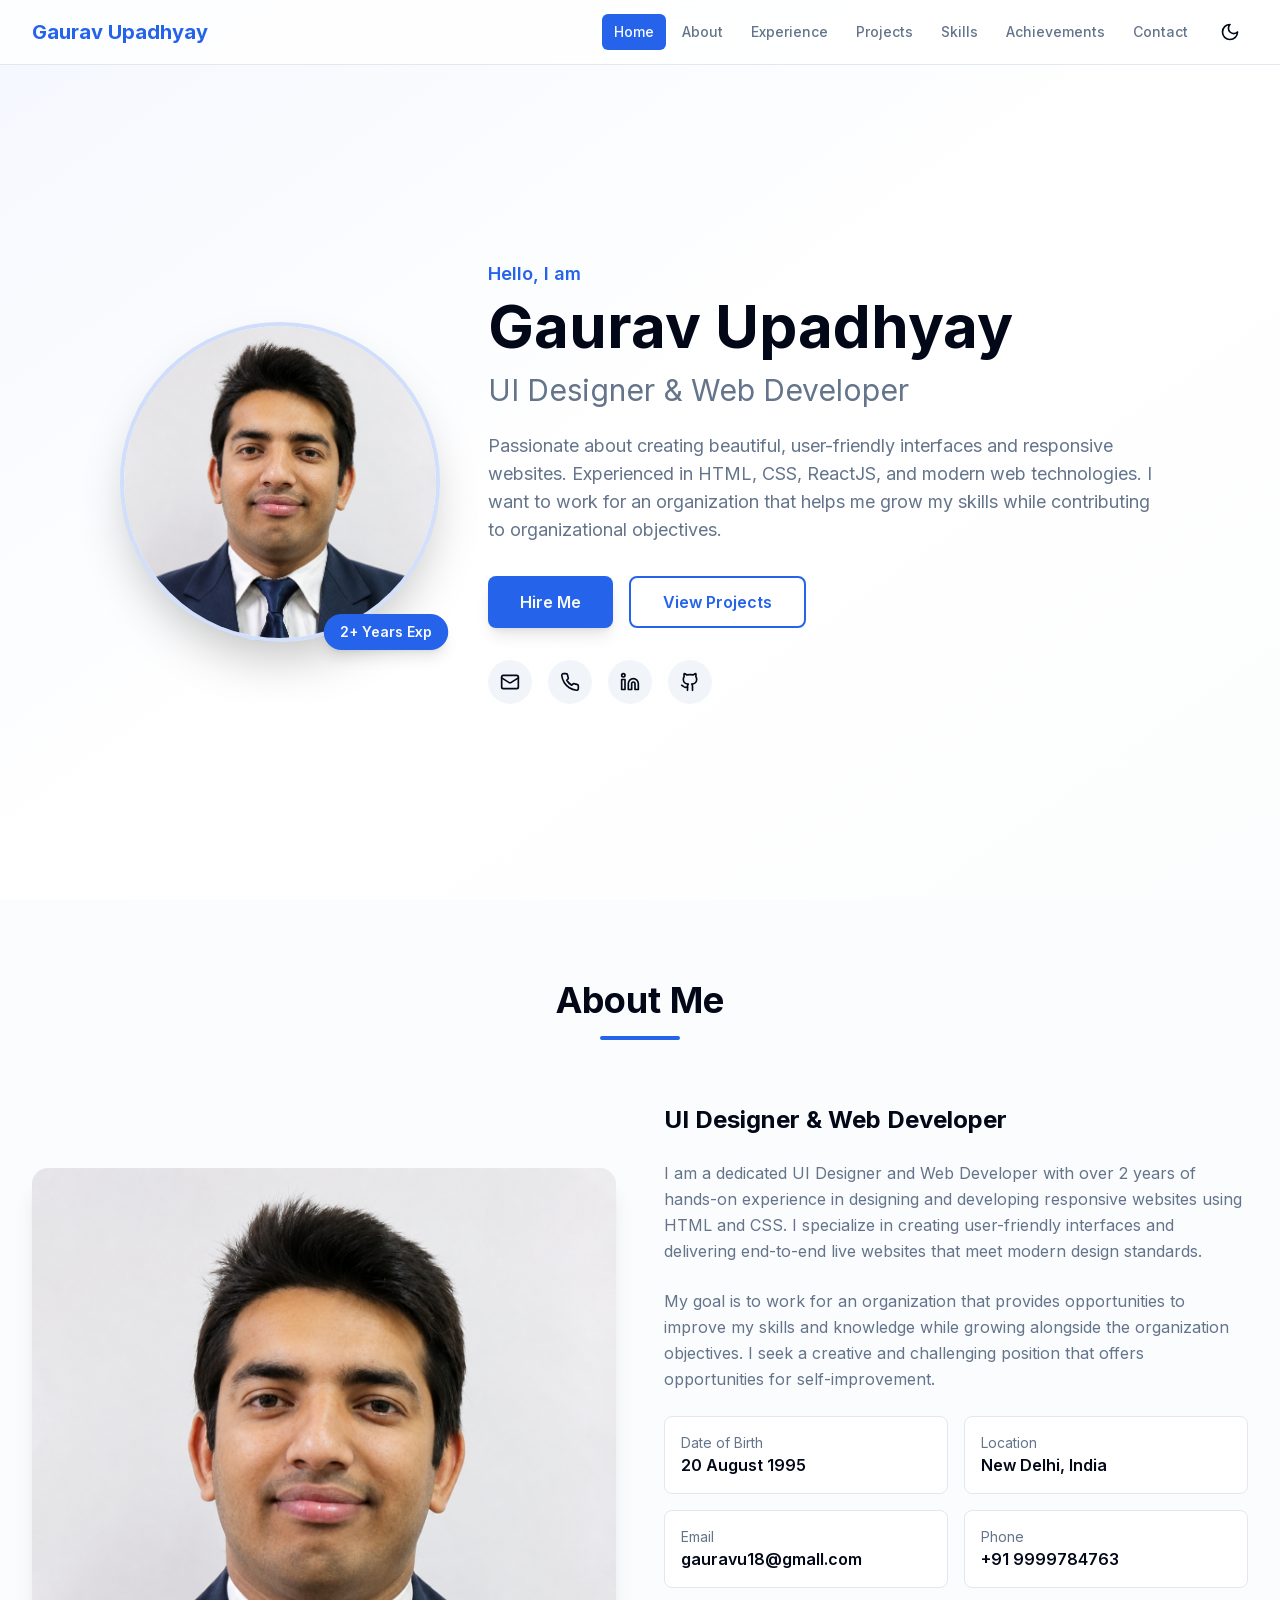
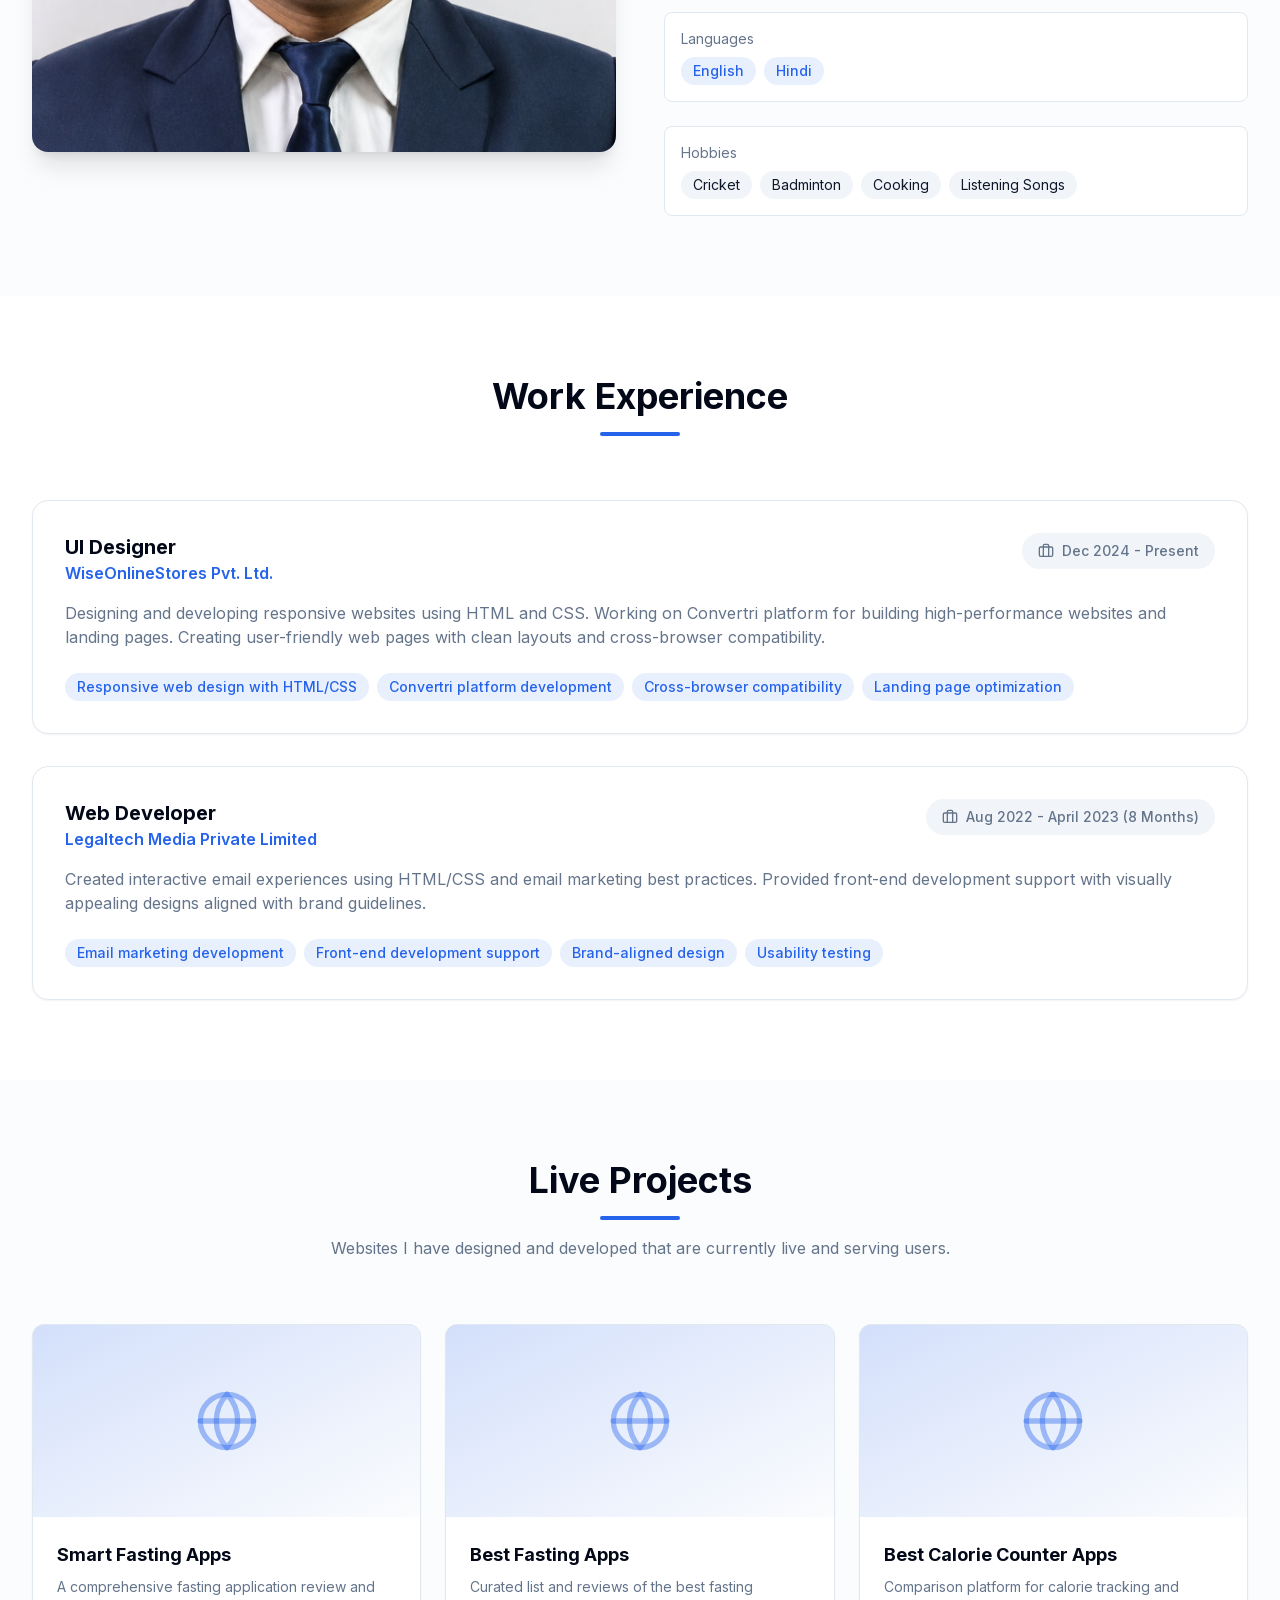
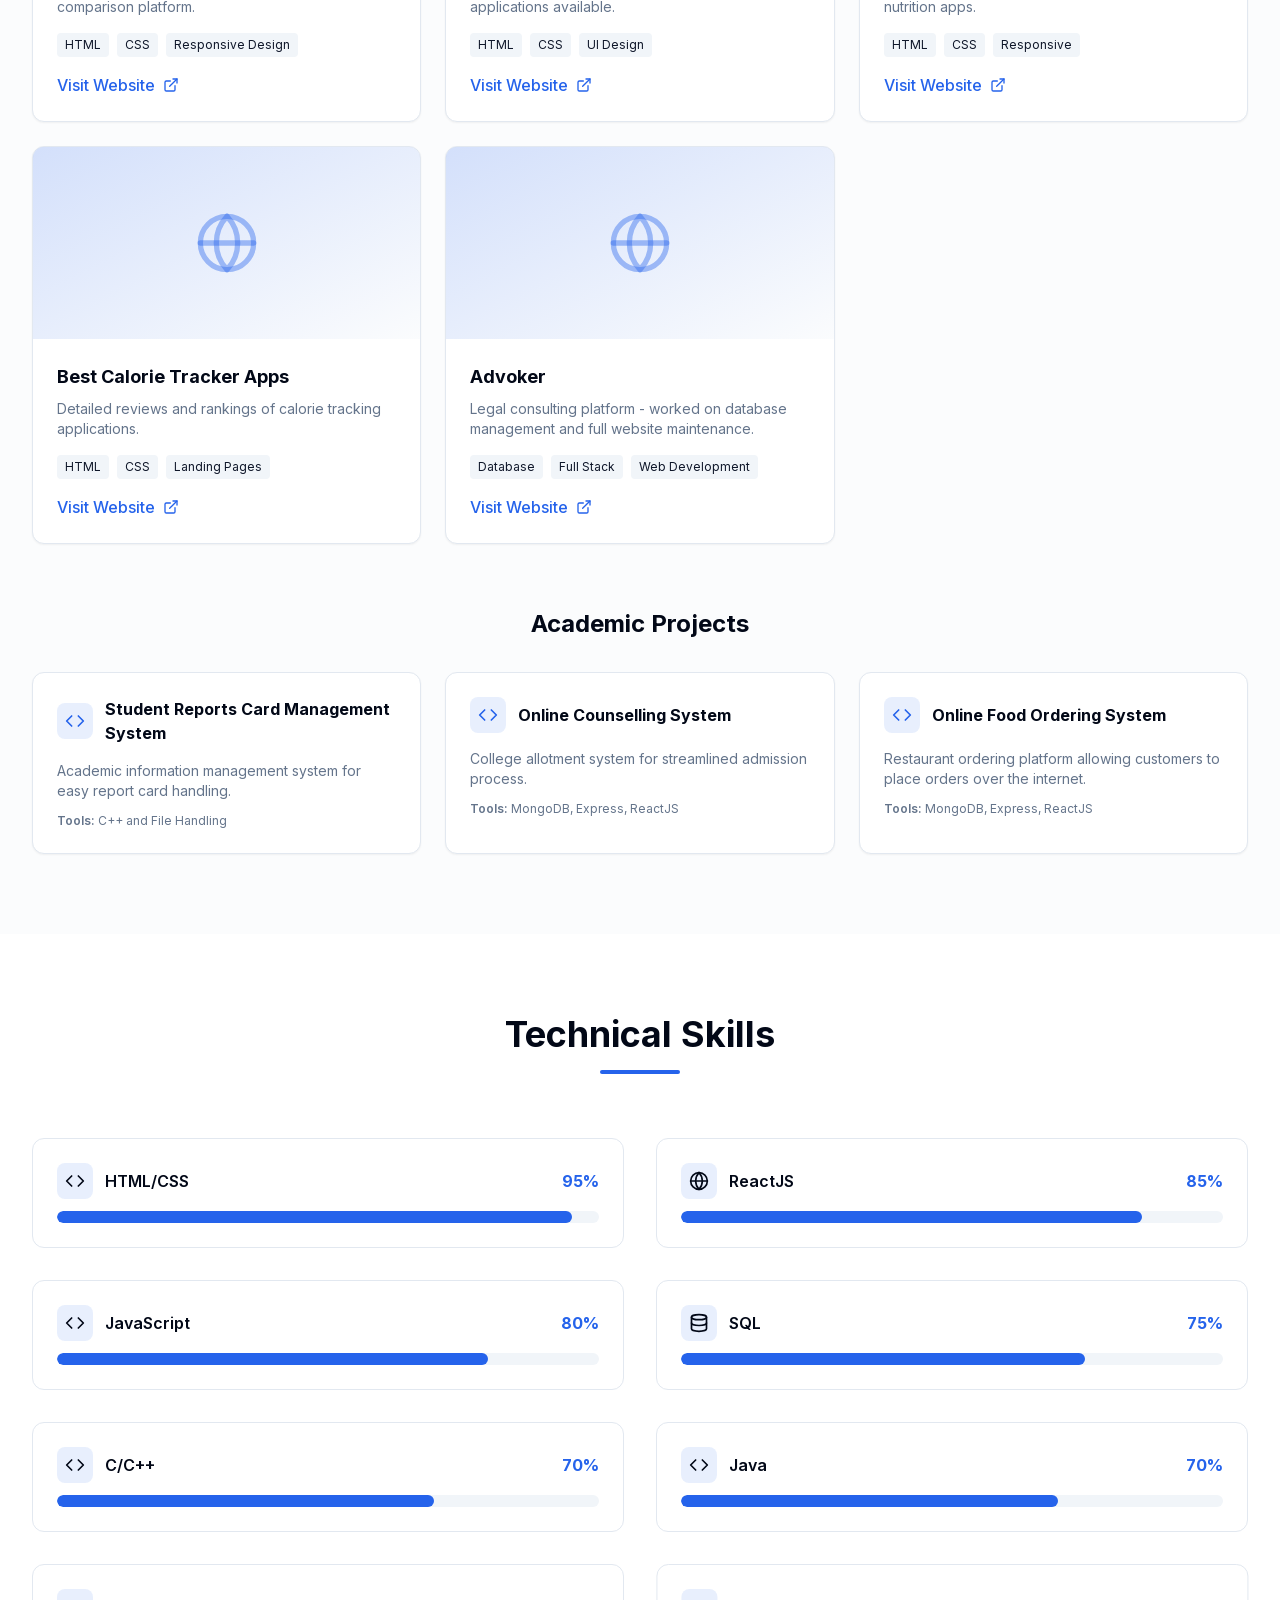
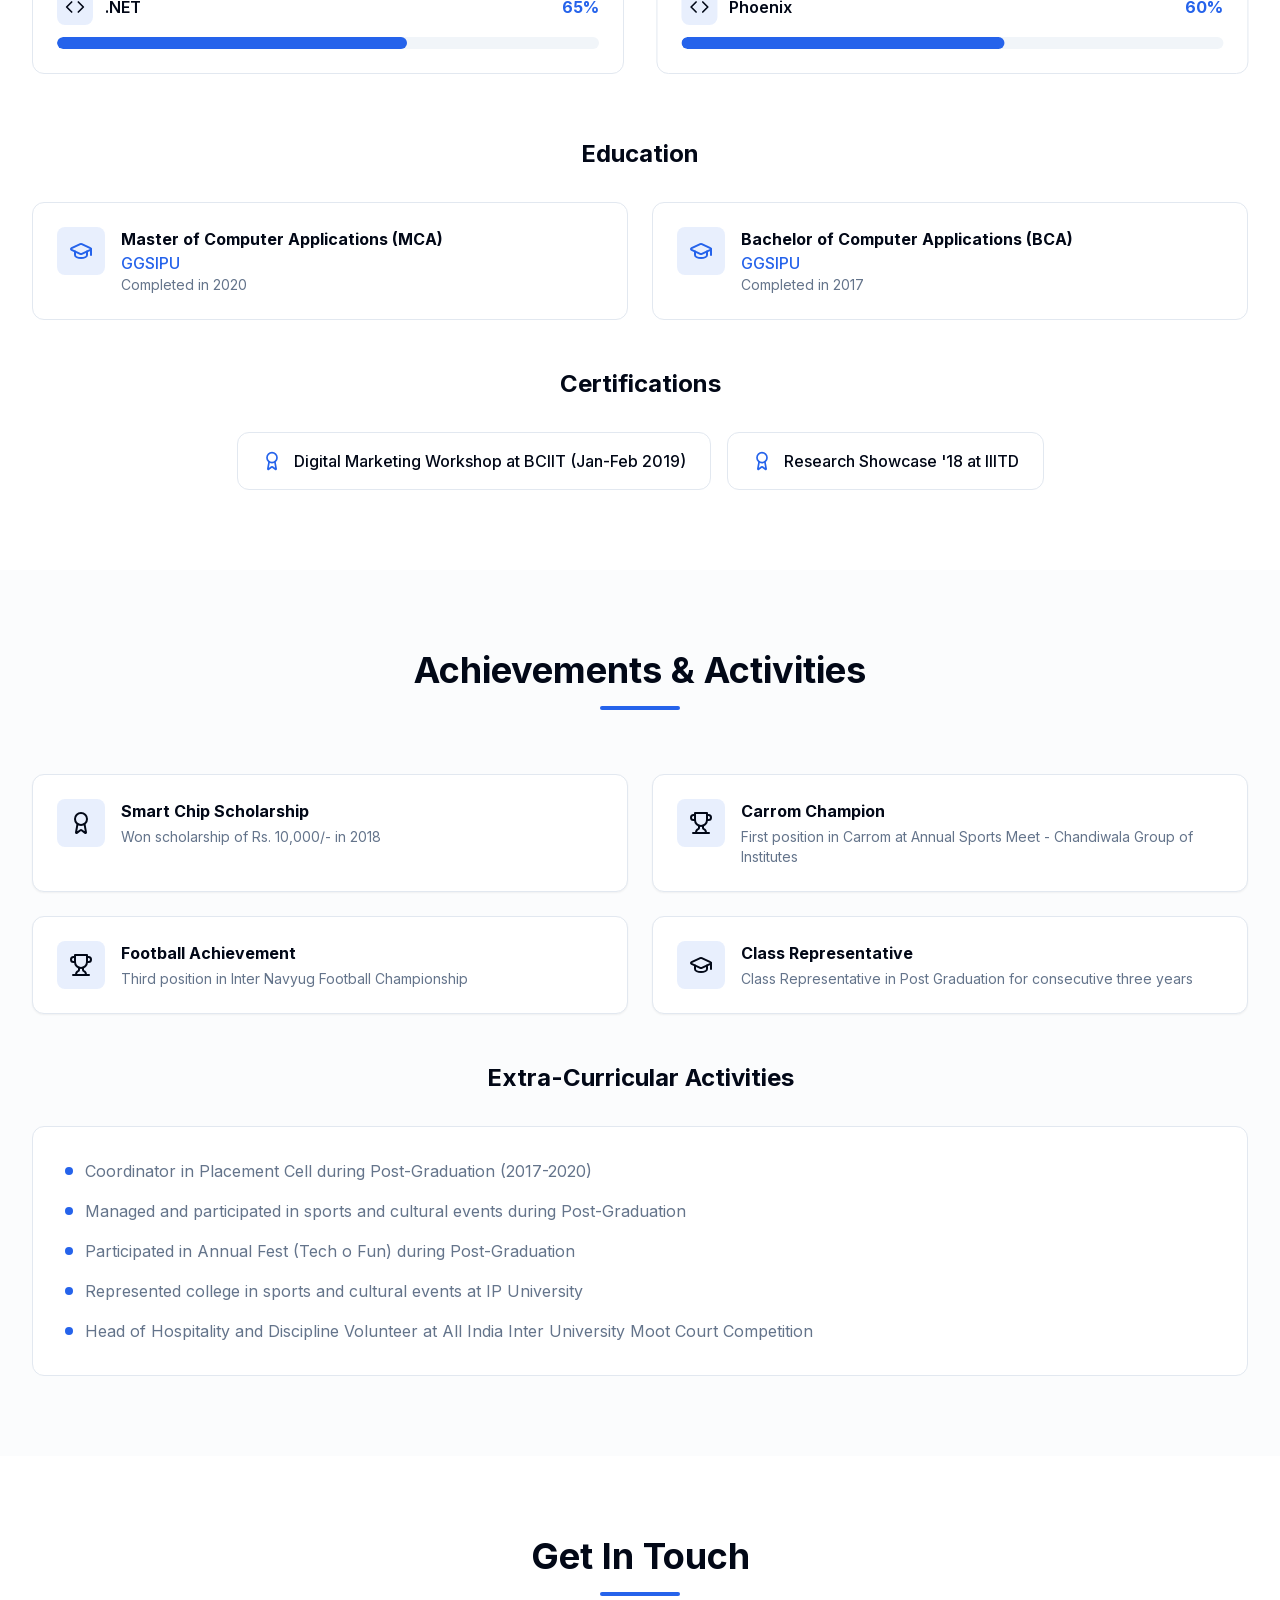
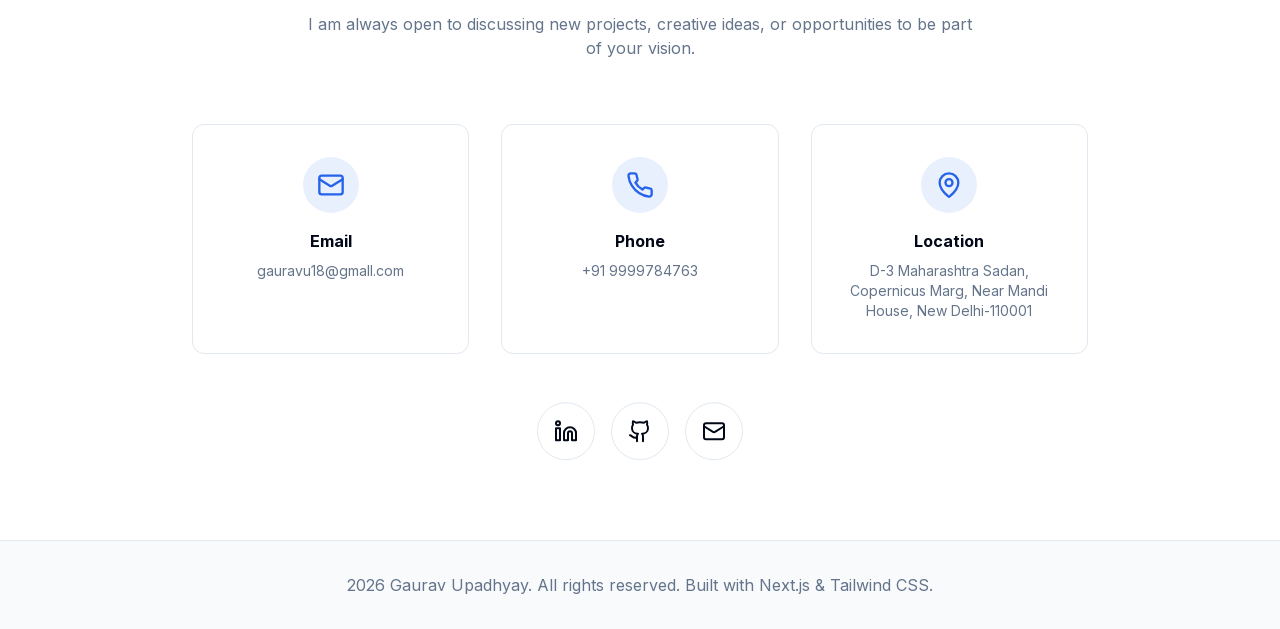
==== index.html @ 13018882 "implement" ====
<!DOCTYPE html><html lang="en"><head><meta charSet="utf-8"/><meta name="viewport" content="width=device-width, initial-scale=1"/><link rel="preload" href="/_next/static/media/e4af272ccee01ff0-s.p.woff2" as="font" crossorigin="" type="font/woff2"/><link rel="preload" as="image" href="/profile.png"/><link rel="stylesheet" href="/_next/static/css/f2cd96c8c13097f3.css" data-precedence="next"/><link rel="preload" as="script" fetchPriority="low" href="/_next/static/chunks/webpack-9682978e3e09731c.js"/><script src="/_next/static/chunks/4bd1b696-26805bb0e48c55d3.js" async=""></script><script src="/_next/static/chunks/517-9ff6282ea870c8a2.js" async=""></script><script src="/_next/static/chunks/main-app-34dbb2d0e60fc926.js" async=""></script><script src="/_next/static/chunks/558-aba165919832e3f8.js" async=""></script><script src="/_next/static/chunks/app/page-715681b01f9a180b.js" async=""></script><meta name="next-size-adjust" content=""/><title>Gaurav Upadhyay | UI Designer &amp; Web Developer</title><meta name="description" content="Portfolio of Gaurav Upadhyay - UI Designer and Web Developer with 2+ years of experience in HTML, CSS, ReactJS, and responsive web design."/><script src="/_next/static/chunks/polyfills-42372ed130431b0a.js" noModule=""></script></head><body class="__className_f367f3"><div class="min-h-screen transition-colors duration-300 "><div class="bg-background text-foreground"><nav class="fixed top-0 left-0 right-0 z-50 bg-background/80 backdrop-blur-md border-b border-border"><div class="max-w-7xl mx-auto px-4 sm:px-6 lg:px-8"><div class="flex items-center justify-between h-16"><div class="text-xl font-bold text-primary" style="opacity:0;transform:translateX(-20px)">Gaurav Upadhyay</div><div class="hidden md:flex items-center gap-1"><button class="px-3 py-2 rounded-md text-sm font-medium transition-colors bg-primary text-primary-foreground">Home</button><button class="px-3 py-2 rounded-md text-sm font-medium transition-colors text-muted-foreground hover:text-foreground hover:bg-muted">About</button><button class="px-3 py-2 rounded-md text-sm font-medium transition-colors text-muted-foreground hover:text-foreground hover:bg-muted">Experience</button><button class="px-3 py-2 rounded-md text-sm font-medium transition-colors text-muted-foreground hover:text-foreground hover:bg-muted">Projects</button><button class="px-3 py-2 rounded-md text-sm font-medium transition-colors text-muted-foreground hover:text-foreground hover:bg-muted">Skills</button><button class="px-3 py-2 rounded-md text-sm font-medium transition-colors text-muted-foreground hover:text-foreground hover:bg-muted">Achievements</button><button class="px-3 py-2 rounded-md text-sm font-medium transition-colors text-muted-foreground hover:text-foreground hover:bg-muted">Contact</button><button class="ml-2 p-2 rounded-md hover:bg-muted transition-colors"><svg xmlns="http://www.w3.org/2000/svg" width="24" height="24" viewBox="0 0 24 24" fill="none" stroke="currentColor" stroke-width="2" stroke-linecap="round" stroke-linejoin="round" class="lucide lucide-moon w-5 h-5"><path d="M12 3a6 6 0 0 0 9 9 9 9 0 1 1-9-9Z"></path></svg></button></div><div class="md:hidden flex items-center gap-2"><button class="p-2 rounded-md hover:bg-muted transition-colors"><svg xmlns="http://www.w3.org/2000/svg" width="24" height="24" viewBox="0 0 24 24" fill="none" stroke="currentColor" stroke-width="2" stroke-linecap="round" stroke-linejoin="round" class="lucide lucide-moon w-5 h-5"><path d="M12 3a6 6 0 0 0 9 9 9 9 0 1 1-9-9Z"></path></svg></button><button class="p-2 rounded-md hover:bg-muted transition-colors"><svg xmlns="http://www.w3.org/2000/svg" width="24" height="24" viewBox="0 0 24 24" fill="none" stroke="currentColor" stroke-width="2" stroke-linecap="round" stroke-linejoin="round" class="lucide lucide-menu w-6 h-6"><line x1="4" x2="20" y1="12" y2="12"></line><line x1="4" x2="20" y1="6" y2="6"></line><line x1="4" x2="20" y1="18" y2="18"></line></svg></button></div></div></div></nav><section id="home" class="min-h-screen flex items-center justify-center pt-16 relative overflow-hidden"><div class="absolute inset-0 bg-gradient-to-br from-primary/5 via-background to-secondary/20"></div><div class="max-w-7xl mx-auto px-4 sm:px-6 lg:px-8 relative z-10"><div class="flex flex-col lg:flex-row items-center gap-12"><div class="flex-shrink-0" style="opacity:0;transform:translateY(40px)"><div class="relative"><div class="w-64 h-64 md:w-80 md:h-80 rounded-full overflow-hidden border-4 border-primary/20 shadow-2xl"><img alt="Gaurav Upadhyay" width="320" height="320" decoding="async" data-nimg="1" class="w-full h-full object-cover" style="color:transparent" src="/profile.png"/></div><div class="absolute -bottom-2 -right-2 bg-primary text-primary-foreground px-4 py-2 rounded-full text-sm font-semibold shadow-lg" style="transform:scale(0)">2+ Years Exp</div></div></div><div class="text-center lg:text-left" style="opacity:0;transform:translateY(40px)"><p class="text-primary font-semibold text-lg mb-2" style="opacity:0">Hello, I am</p><h1 class="text-4xl md:text-6xl font-bold mb-4" style="opacity:0;transform:translateY(20px)">Gaurav Upadhyay</h1><h2 class="text-2xl md:text-3xl text-muted-foreground mb-6" style="opacity:0;transform:translateY(20px)">UI Designer &amp; Web Developer</h2><p class="text-lg text-muted-foreground max-w-2xl mb-8" style="opacity:0">Passionate about creating beautiful, user-friendly interfaces and responsive websites. Experienced in HTML, CSS, ReactJS, and modern web technologies. I want to work for an organization that helps me grow my skills while contributing to organizational objectives.</p><div class="flex flex-wrap gap-4 justify-center lg:justify-start" style="opacity:0;transform:translateY(20px)"><button class="px-8 py-3 bg-primary text-primary-foreground rounded-lg font-semibold hover:bg-primary/90 transition-colors shadow-lg">Hire Me</button><button class="px-8 py-3 border-2 border-primary text-primary rounded-lg font-semibold hover:bg-primary hover:text-primary-foreground transition-colors">View Projects</button></div><div class="flex gap-4 mt-8 justify-center lg:justify-start" style="opacity:0"><a href="mailto:gauravu18@gmall.com" class="p-3 rounded-full bg-muted hover:bg-primary hover:text-primary-foreground transition-colors"><svg xmlns="http://www.w3.org/2000/svg" width="24" height="24" viewBox="0 0 24 24" fill="none" stroke="currentColor" stroke-width="2" stroke-linecap="round" stroke-linejoin="round" class="lucide lucide-mail w-5 h-5"><rect width="20" height="16" x="2" y="4" rx="2"></rect><path d="m22 7-8.97 5.7a1.94 1.94 0 0 1-2.06 0L2 7"></path></svg></a><a href="tel:9999784763" class="p-3 rounded-full bg-muted hover:bg-primary hover:text-primary-foreground transition-colors"><svg xmlns="http://www.w3.org/2000/svg" width="24" height="24" viewBox="0 0 24 24" fill="none" stroke="currentColor" stroke-width="2" stroke-linecap="round" stroke-linejoin="round" class="lucide lucide-phone w-5 h-5"><path d="M22 16.92v3a2 2 0 0 1-2.18 2 19.79 19.79 0 0 1-8.63-3.07 19.5 19.5 0 0 1-6-6 19.79 19.79 0 0 1-3.07-8.67A2 2 0 0 1 4.11 2h3a2 2 0 0 1 2 1.72 12.84 12.84 0 0 0 .7 2.81 2 2 0 0 1-.45 2.11L8.09 9.91a16 16 0 0 0 6 6l1.27-1.27a2 2 0 0 1 2.11-.45 12.84 12.84 0 0 0 2.81.7A2 2 0 0 1 22 16.92z"></path></svg></a><a href="#" class="p-3 rounded-full bg-muted hover:bg-primary hover:text-primary-foreground transition-colors"><svg xmlns="http://www.w3.org/2000/svg" width="24" height="24" viewBox="0 0 24 24" fill="none" stroke="currentColor" stroke-width="2" stroke-linecap="round" stroke-linejoin="round" class="lucide lucide-linkedin w-5 h-5"><path d="M16 8a6 6 0 0 1 6 6v7h-4v-7a2 2 0 0 0-2-2 2 2 0 0 0-2 2v7h-4v-7a6 6 0 0 1 6-6z"></path><rect width="4" height="12" x="2" y="9"></rect><circle cx="4" cy="4" r="2"></circle></svg></a><a href="#" class="p-3 rounded-full bg-muted hover:bg-primary hover:text-primary-foreground transition-colors"><svg xmlns="http://www.w3.org/2000/svg" width="24" height="24" viewBox="0 0 24 24" fill="none" stroke="currentColor" stroke-width="2" stroke-linecap="round" stroke-linejoin="round" class="lucide lucide-github w-5 h-5"><path d="M15 22v-4a4.8 4.8 0 0 0-1-3.5c3 0 6-2 6-5.5.08-1.25-.27-2.48-1-3.5.28-1.15.28-2.35 0-3.5 0 0-1 0-3 1.5-2.64-.5-5.36-.5-8 0C6 2 5 2 5 2c-.3 1.15-.3 2.35 0 3.5A5.403 5.403 0 0 0 4 9c0 3.5 3 5.5 6 5.5-.39.49-.68 1.05-.85 1.65-.17.6-.22 1.23-.15 1.85v4"></path><path d="M9 18c-4.51 2-5-2-7-2"></path></svg></a></div></div></div><div class="absolute bottom-8 left-1/2 -translate-x-1/2" style="opacity:0"><svg xmlns="http://www.w3.org/2000/svg" width="24" height="24" viewBox="0 0 24 24" fill="none" stroke="currentColor" stroke-width="2" stroke-linecap="round" stroke-linejoin="round" class="lucide lucide-chevron-down w-8 h-8 text-muted-foreground"><path d="m6 9 6 6 6-6"></path></svg></div></div></section><section id="about" class="py-20 bg-muted/30"><div class="max-w-7xl mx-auto px-4 sm:px-6 lg:px-8"><div class="text-center mb-16" style="opacity:0;transform:translateY(30px)"><h2 class="text-3xl md:text-4xl font-bold mb-4">About Me</h2><div class="w-20 h-1 bg-primary mx-auto rounded-full"></div></div><div class="grid md:grid-cols-2 gap-12 items-center"><div style="opacity:0;transform:translateX(-30px)"><div class="rounded-2xl overflow-hidden shadow-xl"><img alt="Gaurav Upadhyay" loading="lazy" width="500" height="500" decoding="async" data-nimg="1" class="w-full h-auto object-cover" style="color:transparent" src="/profile.png"/></div></div><div class="space-y-6" style="opacity:0;transform:translateX(30px)"><h3 class="text-2xl font-bold">UI Designer &amp; Web Developer</h3><p class="text-muted-foreground leading-relaxed">I am a dedicated UI Designer and Web Developer with over 2 years of hands-on experience in designing and developing responsive websites using HTML and CSS. I specialize in creating user-friendly interfaces and delivering end-to-end live websites that meet modern design standards.</p><p class="text-muted-foreground leading-relaxed">My goal is to work for an organization that provides opportunities to improve my skills and knowledge while growing alongside the organization objectives. I seek a creative and challenging position that offers opportunities for self-improvement.</p><div class="grid grid-cols-2 gap-4"><div class="bg-card p-4 rounded-lg border border-border"><p class="text-sm text-muted-foreground">Date of Birth</p><p class="font-semibold">20 August 1995</p></div><div class="bg-card p-4 rounded-lg border border-border"><p class="text-sm text-muted-foreground">Location</p><p class="font-semibold">New Delhi, India</p></div><div class="bg-card p-4 rounded-lg border border-border"><p class="text-sm text-muted-foreground">Email</p><p class="font-semibold">gauravu18@gmall.com</p></div><div class="bg-card p-4 rounded-lg border border-border"><p class="text-sm text-muted-foreground">Phone</p><p class="font-semibold">+91 9999784763</p></div></div><div class="bg-card p-4 rounded-lg border border-border"><p class="text-sm text-muted-foreground mb-2">Languages</p><div class="flex gap-2"><span class="px-3 py-1 bg-primary/10 text-primary rounded-full text-sm font-medium">English</span><span class="px-3 py-1 bg-primary/10 text-primary rounded-full text-sm font-medium">Hindi</span></div></div><div class="bg-card p-4 rounded-lg border border-border"><p class="text-sm text-muted-foreground mb-2">Hobbies</p><div class="flex flex-wrap gap-2"><span class="px-3 py-1 bg-secondary text-secondary-foreground rounded-full text-sm">Cricket</span><span class="px-3 py-1 bg-secondary text-secondary-foreground rounded-full text-sm">Badminton</span><span class="px-3 py-1 bg-secondary text-secondary-foreground rounded-full text-sm">Cooking</span><span class="px-3 py-1 bg-secondary text-secondary-foreground rounded-full text-sm">Listening Songs</span></div></div></div></div></div></section><section id="experience" class="py-20"><div class="max-w-7xl mx-auto px-4 sm:px-6 lg:px-8"><div class="text-center mb-16" style="opacity:0;transform:translateY(30px)"><h2 class="text-3xl md:text-4xl font-bold mb-4">Work Experience</h2><div class="w-20 h-1 bg-primary mx-auto rounded-full"></div></div><div class="space-y-8"><div class="bg-card border border-border rounded-2xl p-8 shadow-sm hover:shadow-md transition-shadow" style="opacity:0;transform:translateY(30px)"><div class="flex flex-col md:flex-row md:items-start md:justify-between gap-4 mb-4"><div><h3 class="text-xl font-bold">UI Designer</h3><p class="text-primary font-semibold">WiseOnlineStores Pvt. Ltd.</p></div><div class="flex items-center gap-2 text-muted-foreground bg-muted px-4 py-2 rounded-full"><svg xmlns="http://www.w3.org/2000/svg" width="24" height="24" viewBox="0 0 24 24" fill="none" stroke="currentColor" stroke-width="2" stroke-linecap="round" stroke-linejoin="round" class="lucide lucide-briefcase w-4 h-4"><path d="M16 20V4a2 2 0 0 0-2-2h-4a2 2 0 0 0-2 2v16"></path><rect width="20" height="14" x="2" y="6" rx="2"></rect></svg><span class="text-sm font-medium">Dec 2024 - Present</span></div></div><p class="text-muted-foreground mb-6">Designing and developing responsive websites using HTML and CSS. Working on Convertri platform for building high-performance websites and landing pages. Creating user-friendly web pages with clean layouts and cross-browser compatibility.</p><div class="flex flex-wrap gap-2"><span class="px-3 py-1 bg-primary/10 text-primary rounded-full text-sm font-medium">Responsive web design with HTML/CSS</span><span class="px-3 py-1 bg-primary/10 text-primary rounded-full text-sm font-medium">Convertri platform development</span><span class="px-3 py-1 bg-primary/10 text-primary rounded-full text-sm font-medium">Cross-browser compatibility</span><span class="px-3 py-1 bg-primary/10 text-primary rounded-full text-sm font-medium">Landing page optimization</span></div></div><div class="bg-card border border-border rounded-2xl p-8 shadow-sm hover:shadow-md transition-shadow" style="opacity:0;transform:translateY(30px)"><div class="flex flex-col md:flex-row md:items-start md:justify-between gap-4 mb-4"><div><h3 class="text-xl font-bold">Web Developer</h3><p class="text-primary font-semibold">Legaltech Media Private Limited</p></div><div class="flex items-center gap-2 text-muted-foreground bg-muted px-4 py-2 rounded-full"><svg xmlns="http://www.w3.org/2000/svg" width="24" height="24" viewBox="0 0 24 24" fill="none" stroke="currentColor" stroke-width="2" stroke-linecap="round" stroke-linejoin="round" class="lucide lucide-briefcase w-4 h-4"><path d="M16 20V4a2 2 0 0 0-2-2h-4a2 2 0 0 0-2 2v16"></path><rect width="20" height="14" x="2" y="6" rx="2"></rect></svg><span class="text-sm font-medium">Aug 2022 - April 2023 (8 Months)</span></div></div><p class="text-muted-foreground mb-6">Created interactive email experiences using HTML/CSS and email marketing best practices. Provided front-end development support with visually appealing designs aligned with brand guidelines.</p><div class="flex flex-wrap gap-2"><span class="px-3 py-1 bg-primary/10 text-primary rounded-full text-sm font-medium">Email marketing development</span><span class="px-3 py-1 bg-primary/10 text-primary rounded-full text-sm font-medium">Front-end development support</span><span class="px-3 py-1 bg-primary/10 text-primary rounded-full text-sm font-medium">Brand-aligned design</span><span class="px-3 py-1 bg-primary/10 text-primary rounded-full text-sm font-medium">Usability testing</span></div></div></div></div></section><section id="projects" class="py-20 bg-muted/30"><div class="max-w-7xl mx-auto px-4 sm:px-6 lg:px-8"><div class="text-center mb-16" style="opacity:0;transform:translateY(30px)"><h2 class="text-3xl md:text-4xl font-bold mb-4">Live Projects</h2><div class="w-20 h-1 bg-primary mx-auto rounded-full"></div><p class="text-muted-foreground mt-4 max-w-2xl mx-auto">Websites I have designed and developed that are currently live and serving users.</p></div><div class="grid md:grid-cols-2 lg:grid-cols-3 gap-6"><div class="bg-card border border-border rounded-xl overflow-hidden shadow-sm hover:shadow-lg transition-all hover:-translate-y-1" style="opacity:0;transform:translateY(30px)"><div class="h-48 bg-gradient-to-br from-primary/20 to-secondary/30 flex items-center justify-center"><svg xmlns="http://www.w3.org/2000/svg" width="24" height="24" viewBox="0 0 24 24" fill="none" stroke="currentColor" stroke-width="2" stroke-linecap="round" stroke-linejoin="round" class="lucide lucide-globe w-16 h-16 text-primary/40"><circle cx="12" cy="12" r="10"></circle><path d="M12 2a14.5 14.5 0 0 0 0 20 14.5 14.5 0 0 0 0-20"></path><path d="M2 12h20"></path></svg></div><div class="p-6"><h3 class="text-lg font-bold mb-2">Smart Fasting Apps</h3><p class="text-muted-foreground text-sm mb-4">A comprehensive fasting application review and comparison platform.</p><div class="flex flex-wrap gap-2 mb-4"><span class="px-2 py-1 bg-secondary text-secondary-foreground rounded text-xs">HTML</span><span class="px-2 py-1 bg-secondary text-secondary-foreground rounded text-xs">CSS</span><span class="px-2 py-1 bg-secondary text-secondary-foreground rounded text-xs">Responsive Design</span></div><a href="https://smartfastingapps.com" target="_blank" rel="noopener noreferrer" class="inline-flex items-center gap-2 text-primary font-medium hover:underline">Visit Website <svg xmlns="http://www.w3.org/2000/svg" width="24" height="24" viewBox="0 0 24 24" fill="none" stroke="currentColor" stroke-width="2" stroke-linecap="round" stroke-linejoin="round" class="lucide lucide-external-link w-4 h-4"><path d="M15 3h6v6"></path><path d="M10 14 21 3"></path><path d="M18 13v6a2 2 0 0 1-2 2H5a2 2 0 0 1-2-2V8a2 2 0 0 1 2-2h6"></path></svg></a></div></div><div class="bg-card border border-border rounded-xl overflow-hidden shadow-sm hover:shadow-lg transition-all hover:-translate-y-1" style="opacity:0;transform:translateY(30px)"><div class="h-48 bg-gradient-to-br from-primary/20 to-secondary/30 flex items-center justify-center"><svg xmlns="http://www.w3.org/2000/svg" width="24" height="24" viewBox="0 0 24 24" fill="none" stroke="currentColor" stroke-width="2" stroke-linecap="round" stroke-linejoin="round" class="lucide lucide-globe w-16 h-16 text-primary/40"><circle cx="12" cy="12" r="10"></circle><path d="M12 2a14.5 14.5 0 0 0 0 20 14.5 14.5 0 0 0 0-20"></path><path d="M2 12h20"></path></svg></div><div class="p-6"><h3 class="text-lg font-bold mb-2">Best Fasting Apps</h3><p class="text-muted-foreground text-sm mb-4">Curated list and reviews of the best fasting applications available.</p><div class="flex flex-wrap gap-2 mb-4"><span class="px-2 py-1 bg-secondary text-secondary-foreground rounded text-xs">HTML</span><span class="px-2 py-1 bg-secondary text-secondary-foreground rounded text-xs">CSS</span><span class="px-2 py-1 bg-secondary text-secondary-foreground rounded text-xs">UI Design</span></div><a href="https://bestfastingapps.com" target="_blank" rel="noopener noreferrer" class="inline-flex items-center gap-2 text-primary font-medium hover:underline">Visit Website <svg xmlns="http://www.w3.org/2000/svg" width="24" height="24" viewBox="0 0 24 24" fill="none" stroke="currentColor" stroke-width="2" stroke-linecap="round" stroke-linejoin="round" class="lucide lucide-external-link w-4 h-4"><path d="M15 3h6v6"></path><path d="M10 14 21 3"></path><path d="M18 13v6a2 2 0 0 1-2 2H5a2 2 0 0 1-2-2V8a2 2 0 0 1 2-2h6"></path></svg></a></div></div><div class="bg-card border border-border rounded-xl overflow-hidden shadow-sm hover:shadow-lg transition-all hover:-translate-y-1" style="opacity:0;transform:translateY(30px)"><div class="h-48 bg-gradient-to-br from-primary/20 to-secondary/30 flex items-center justify-center"><svg xmlns="http://www.w3.org/2000/svg" width="24" height="24" viewBox="0 0 24 24" fill="none" stroke="currentColor" stroke-width="2" stroke-linecap="round" stroke-linejoin="round" class="lucide lucide-globe w-16 h-16 text-primary/40"><circle cx="12" cy="12" r="10"></circle><path d="M12 2a14.5 14.5 0 0 0 0 20 14.5 14.5 0 0 0 0-20"></path><path d="M2 12h20"></path></svg></div><div class="p-6"><h3 class="text-lg font-bold mb-2">Best Calorie Counter Apps</h3><p class="text-muted-foreground text-sm mb-4">Comparison platform for calorie tracking and nutrition apps.</p><div class="flex flex-wrap gap-2 mb-4"><span class="px-2 py-1 bg-secondary text-secondary-foreground rounded text-xs">HTML</span><span class="px-2 py-1 bg-secondary text-secondary-foreground rounded text-xs">CSS</span><span class="px-2 py-1 bg-secondary text-secondary-foreground rounded text-xs">Responsive</span></div><a href="https://bestcaloriecounterapps.com" target="_blank" rel="noopener noreferrer" class="inline-flex items-center gap-2 text-primary font-medium hover:underline">Visit Website <svg xmlns="http://www.w3.org/2000/svg" width="24" height="24" viewBox="0 0 24 24" fill="none" stroke="currentColor" stroke-width="2" stroke-linecap="round" stroke-linejoin="round" class="lucide lucide-external-link w-4 h-4"><path d="M15 3h6v6"></path><path d="M10 14 21 3"></path><path d="M18 13v6a2 2 0 0 1-2 2H5a2 2 0 0 1-2-2V8a2 2 0 0 1 2-2h6"></path></svg></a></div></div><div class="bg-card border border-border rounded-xl overflow-hidden shadow-sm hover:shadow-lg transition-all hover:-translate-y-1" style="opacity:0;transform:translateY(30px)"><div class="h-48 bg-gradient-to-br from-primary/20 to-secondary/30 flex items-center justify-center"><svg xmlns="http://www.w3.org/2000/svg" width="24" height="24" viewBox="0 0 24 24" fill="none" stroke="currentColor" stroke-width="2" stroke-linecap="round" stroke-linejoin="round" class="lucide lucide-globe w-16 h-16 text-primary/40"><circle cx="12" cy="12" r="10"></circle><path d="M12 2a14.5 14.5 0 0 0 0 20 14.5 14.5 0 0 0 0-20"></path><path d="M2 12h20"></path></svg></div><div class="p-6"><h3 class="text-lg font-bold mb-2">Best Calorie Tracker Apps</h3><p class="text-muted-foreground text-sm mb-4">Detailed reviews and rankings of calorie tracking applications.</p><div class="flex flex-wrap gap-2 mb-4"><span class="px-2 py-1 bg-secondary text-secondary-foreground rounded text-xs">HTML</span><span class="px-2 py-1 bg-secondary text-secondary-foreground rounded text-xs">CSS</span><span class="px-2 py-1 bg-secondary text-secondary-foreground rounded text-xs">Landing Pages</span></div><a href="https://bestcalorietrackerapps.com" target="_blank" rel="noopener noreferrer" class="inline-flex items-center gap-2 text-primary font-medium hover:underline">Visit Website <svg xmlns="http://www.w3.org/2000/svg" width="24" height="24" viewBox="0 0 24 24" fill="none" stroke="currentColor" stroke-width="2" stroke-linecap="round" stroke-linejoin="round" class="lucide lucide-external-link w-4 h-4"><path d="M15 3h6v6"></path><path d="M10 14 21 3"></path><path d="M18 13v6a2 2 0 0 1-2 2H5a2 2 0 0 1-2-2V8a2 2 0 0 1 2-2h6"></path></svg></a></div></div><div class="bg-card border border-border rounded-xl overflow-hidden shadow-sm hover:shadow-lg transition-all hover:-translate-y-1" style="opacity:0;transform:translateY(30px)"><div class="h-48 bg-gradient-to-br from-primary/20 to-secondary/30 flex items-center justify-center"><svg xmlns="http://www.w3.org/2000/svg" width="24" height="24" viewBox="0 0 24 24" fill="none" stroke="currentColor" stroke-width="2" stroke-linecap="round" stroke-linejoin="round" class="lucide lucide-globe w-16 h-16 text-primary/40"><circle cx="12" cy="12" r="10"></circle><path d="M12 2a14.5 14.5 0 0 0 0 20 14.5 14.5 0 0 0 0-20"></path><path d="M2 12h20"></path></svg></div><div class="p-6"><h3 class="text-lg font-bold mb-2">Advoker</h3><p class="text-muted-foreground text-sm mb-4">Legal consulting platform - worked on database management and full website maintenance.</p><div class="flex flex-wrap gap-2 mb-4"><span class="px-2 py-1 bg-secondary text-secondary-foreground rounded text-xs">Database</span><span class="px-2 py-1 bg-secondary text-secondary-foreground rounded text-xs">Full Stack</span><span class="px-2 py-1 bg-secondary text-secondary-foreground rounded text-xs">Web Development</span></div><a href="https://www.advoker.com" target="_blank" rel="noopener noreferrer" class="inline-flex items-center gap-2 text-primary font-medium hover:underline">Visit Website <svg xmlns="http://www.w3.org/2000/svg" width="24" height="24" viewBox="0 0 24 24" fill="none" stroke="currentColor" stroke-width="2" stroke-linecap="round" stroke-linejoin="round" class="lucide lucide-external-link w-4 h-4"><path d="M15 3h6v6"></path><path d="M10 14 21 3"></path><path d="M18 13v6a2 2 0 0 1-2 2H5a2 2 0 0 1-2-2V8a2 2 0 0 1 2-2h6"></path></svg></a></div></div></div><div class="mt-16" style="opacity:0;transform:translateY(30px)"><h3 class="text-2xl font-bold text-center mb-8">Academic Projects</h3><div class="grid md:grid-cols-3 gap-6"><div class="bg-card border border-border rounded-xl p-6 shadow-sm" style="opacity:0;transform:translateY(20px)"><div class="flex items-center gap-3 mb-4"><div class="p-2 bg-primary/10 rounded-lg"><svg xmlns="http://www.w3.org/2000/svg" width="24" height="24" viewBox="0 0 24 24" fill="none" stroke="currentColor" stroke-width="2" stroke-linecap="round" stroke-linejoin="round" class="lucide lucide-code w-5 h-5 text-primary"><polyline points="16 18 22 12 16 6"></polyline><polyline points="8 6 2 12 8 18"></polyline></svg></div><h4 class="font-bold">Student Reports Card Management System</h4></div><p class="text-muted-foreground text-sm mb-3">Academic information management system for easy report card handling.</p><p class="text-xs text-muted-foreground"><span class="font-semibold">Tools:</span> <!-- -->C++ and File Handling</p></div><div class="bg-card border border-border rounded-xl p-6 shadow-sm" style="opacity:0;transform:translateY(20px)"><div class="flex items-center gap-3 mb-4"><div class="p-2 bg-primary/10 rounded-lg"><svg xmlns="http://www.w3.org/2000/svg" width="24" height="24" viewBox="0 0 24 24" fill="none" stroke="currentColor" stroke-width="2" stroke-linecap="round" stroke-linejoin="round" class="lucide lucide-code w-5 h-5 text-primary"><polyline points="16 18 22 12 16 6"></polyline><polyline points="8 6 2 12 8 18"></polyline></svg></div><h4 class="font-bold">Online Counselling System</h4></div><p class="text-muted-foreground text-sm mb-3">College allotment system for streamlined admission process.</p><p class="text-xs text-muted-foreground"><span class="font-semibold">Tools:</span> <!-- -->MongoDB, Express, ReactJS</p></div><div class="bg-card border border-border rounded-xl p-6 shadow-sm" style="opacity:0;transform:translateY(20px)"><div class="flex items-center gap-3 mb-4"><div class="p-2 bg-primary/10 rounded-lg"><svg xmlns="http://www.w3.org/2000/svg" width="24" height="24" viewBox="0 0 24 24" fill="none" stroke="currentColor" stroke-width="2" stroke-linecap="round" stroke-linejoin="round" class="lucide lucide-code w-5 h-5 text-primary"><polyline points="16 18 22 12 16 6"></polyline><polyline points="8 6 2 12 8 18"></polyline></svg></div><h4 class="font-bold">Online Food Ordering System</h4></div><p class="text-muted-foreground text-sm mb-3">Restaurant ordering platform allowing customers to place orders over the internet.</p><p class="text-xs text-muted-foreground"><span class="font-semibold">Tools:</span> <!-- -->MongoDB, Express, ReactJS</p></div></div></div></div></section><section id="skills" class="py-20"><div class="max-w-7xl mx-auto px-4 sm:px-6 lg:px-8"><div class="text-center mb-16" style="opacity:0;transform:translateY(30px)"><h2 class="text-3xl md:text-4xl font-bold mb-4">Technical Skills</h2><div class="w-20 h-1 bg-primary mx-auto rounded-full"></div></div><div class="grid md:grid-cols-2 gap-8"><div class="bg-card border border-border rounded-xl p-6" style="opacity:0;transform:translateX(-30px)"><div class="flex items-center justify-between mb-3"><div class="flex items-center gap-3"><div class="p-2 bg-primary/10 rounded-lg"><svg xmlns="http://www.w3.org/2000/svg" width="24" height="24" viewBox="0 0 24 24" fill="none" stroke="currentColor" stroke-width="2" stroke-linecap="round" stroke-linejoin="round" class="lucide lucide-code w-5 h-5"><polyline points="16 18 22 12 16 6"></polyline><polyline points="8 6 2 12 8 18"></polyline></svg></div><span class="font-semibold">HTML/CSS</span></div><span class="text-primary font-bold">95<!-- -->%</span></div><div class="w-full h-3 bg-muted rounded-full overflow-hidden"><div class="h-full bg-primary rounded-full" style="width:0px"></div></div></div><div class="bg-card border border-border rounded-xl p-6" style="opacity:0;transform:translateX(30px)"><div class="flex items-center justify-between mb-3"><div class="flex items-center gap-3"><div class="p-2 bg-primary/10 rounded-lg"><svg xmlns="http://www.w3.org/2000/svg" width="24" height="24" viewBox="0 0 24 24" fill="none" stroke="currentColor" stroke-width="2" stroke-linecap="round" stroke-linejoin="round" class="lucide lucide-globe w-5 h-5"><circle cx="12" cy="12" r="10"></circle><path d="M12 2a14.5 14.5 0 0 0 0 20 14.5 14.5 0 0 0 0-20"></path><path d="M2 12h20"></path></svg></div><span class="font-semibold">ReactJS</span></div><span class="text-primary font-bold">85<!-- -->%</span></div><div class="w-full h-3 bg-muted rounded-full overflow-hidden"><div class="h-full bg-primary rounded-full" style="width:0px"></div></div></div><div class="bg-card border border-border rounded-xl p-6" style="opacity:0;transform:translateX(-30px)"><div class="flex items-center justify-between mb-3"><div class="flex items-center gap-3"><div class="p-2 bg-primary/10 rounded-lg"><svg xmlns="http://www.w3.org/2000/svg" width="24" height="24" viewBox="0 0 24 24" fill="none" stroke="currentColor" stroke-width="2" stroke-linecap="round" stroke-linejoin="round" class="lucide lucide-code w-5 h-5"><polyline points="16 18 22 12 16 6"></polyline><polyline points="8 6 2 12 8 18"></polyline></svg></div><span class="font-semibold">JavaScript</span></div><span class="text-primary font-bold">80<!-- -->%</span></div><div class="w-full h-3 bg-muted rounded-full overflow-hidden"><div class="h-full bg-primary rounded-full" style="width:0px"></div></div></div><div class="bg-card border border-border rounded-xl p-6" style="opacity:0;transform:translateX(30px)"><div class="flex items-center justify-between mb-3"><div class="flex items-center gap-3"><div class="p-2 bg-primary/10 rounded-lg"><svg xmlns="http://www.w3.org/2000/svg" width="24" height="24" viewBox="0 0 24 24" fill="none" stroke="currentColor" stroke-width="2" stroke-linecap="round" stroke-linejoin="round" class="lucide lucide-database w-5 h-5"><ellipse cx="12" cy="5" rx="9" ry="3"></ellipse><path d="M3 5V19A9 3 0 0 0 21 19V5"></path><path d="M3 12A9 3 0 0 0 21 12"></path></svg></div><span class="font-semibold">SQL</span></div><span class="text-primary font-bold">75<!-- -->%</span></div><div class="w-full h-3 bg-muted rounded-full overflow-hidden"><div class="h-full bg-primary rounded-full" style="width:0px"></div></div></div><div class="bg-card border border-border rounded-xl p-6" style="opacity:0;transform:translateX(-30px)"><div class="flex items-center justify-between mb-3"><div class="flex items-center gap-3"><div class="p-2 bg-primary/10 rounded-lg"><svg xmlns="http://www.w3.org/2000/svg" width="24" height="24" viewBox="0 0 24 24" fill="none" stroke="currentColor" stroke-width="2" stroke-linecap="round" stroke-linejoin="round" class="lucide lucide-code w-5 h-5"><polyline points="16 18 22 12 16 6"></polyline><polyline points="8 6 2 12 8 18"></polyline></svg></div><span class="font-semibold">C/C++</span></div><span class="text-primary font-bold">70<!-- -->%</span></div><div class="w-full h-3 bg-muted rounded-full overflow-hidden"><div class="h-full bg-primary rounded-full" style="width:0px"></div></div></div><div class="bg-card border border-border rounded-xl p-6" style="opacity:0;transform:translateX(30px)"><div class="flex items-center justify-between mb-3"><div class="flex items-center gap-3"><div class="p-2 bg-primary/10 rounded-lg"><svg xmlns="http://www.w3.org/2000/svg" width="24" height="24" viewBox="0 0 24 24" fill="none" stroke="currentColor" stroke-width="2" stroke-linecap="round" stroke-linejoin="round" class="lucide lucide-code w-5 h-5"><polyline points="16 18 22 12 16 6"></polyline><polyline points="8 6 2 12 8 18"></polyline></svg></div><span class="font-semibold">Java</span></div><span class="text-primary font-bold">70<!-- -->%</span></div><div class="w-full h-3 bg-muted rounded-full overflow-hidden"><div class="h-full bg-primary rounded-full" style="width:0px"></div></div></div><div class="bg-card border border-border rounded-xl p-6" style="opacity:0;transform:translateX(-30px)"><div class="flex items-center justify-between mb-3"><div class="flex items-center gap-3"><div class="p-2 bg-primary/10 rounded-lg"><svg xmlns="http://www.w3.org/2000/svg" width="24" height="24" viewBox="0 0 24 24" fill="none" stroke="currentColor" stroke-width="2" stroke-linecap="round" stroke-linejoin="round" class="lucide lucide-code w-5 h-5"><polyline points="16 18 22 12 16 6"></polyline><polyline points="8 6 2 12 8 18"></polyline></svg></div><span class="font-semibold">.NET</span></div><span class="text-primary font-bold">65<!-- -->%</span></div><div class="w-full h-3 bg-muted rounded-full overflow-hidden"><div class="h-full bg-primary rounded-full" style="width:0px"></div></div></div><div class="bg-card border border-border rounded-xl p-6" style="opacity:0;transform:translateX(30px)"><div class="flex items-center justify-between mb-3"><div class="flex items-center gap-3"><div class="p-2 bg-primary/10 rounded-lg"><svg xmlns="http://www.w3.org/2000/svg" width="24" height="24" viewBox="0 0 24 24" fill="none" stroke="currentColor" stroke-width="2" stroke-linecap="round" stroke-linejoin="round" class="lucide lucide-code w-5 h-5"><polyline points="16 18 22 12 16 6"></polyline><polyline points="8 6 2 12 8 18"></polyline></svg></div><span class="font-semibold">Phoenix</span></div><span class="text-primary font-bold">60<!-- -->%</span></div><div class="w-full h-3 bg-muted rounded-full overflow-hidden"><div class="h-full bg-primary rounded-full" style="width:0px"></div></div></div></div><div class="mt-16" style="opacity:0;transform:translateY(30px)"><h3 class="text-2xl font-bold text-center mb-8">Education</h3><div class="grid md:grid-cols-2 gap-6"><div class="bg-card border border-border rounded-xl p-6 flex items-start gap-4"><div class="p-3 bg-primary/10 rounded-lg"><svg xmlns="http://www.w3.org/2000/svg" width="24" height="24" viewBox="0 0 24 24" fill="none" stroke="currentColor" stroke-width="2" stroke-linecap="round" stroke-linejoin="round" class="lucide lucide-graduation-cap w-6 h-6 text-primary"><path d="M21.42 10.922a1 1 0 0 0-.019-1.838L12.83 5.18a2 2 0 0 0-1.66 0L2.6 9.08a1 1 0 0 0 0 1.832l8.57 3.908a2 2 0 0 0 1.66 0z"></path><path d="M22 10v6"></path><path d="M6 12.5V16a6 3 0 0 0 12 0v-3.5"></path></svg></div><div><h4 class="font-bold">Master of Computer Applications (MCA)</h4><p class="text-primary font-medium">GGSIPU</p><p class="text-muted-foreground text-sm">Completed in 2020</p></div></div><div class="bg-card border border-border rounded-xl p-6 flex items-start gap-4"><div class="p-3 bg-primary/10 rounded-lg"><svg xmlns="http://www.w3.org/2000/svg" width="24" height="24" viewBox="0 0 24 24" fill="none" stroke="currentColor" stroke-width="2" stroke-linecap="round" stroke-linejoin="round" class="lucide lucide-graduation-cap w-6 h-6 text-primary"><path d="M21.42 10.922a1 1 0 0 0-.019-1.838L12.83 5.18a2 2 0 0 0-1.66 0L2.6 9.08a1 1 0 0 0 0 1.832l8.57 3.908a2 2 0 0 0 1.66 0z"></path><path d="M22 10v6"></path><path d="M6 12.5V16a6 3 0 0 0 12 0v-3.5"></path></svg></div><div><h4 class="font-bold">Bachelor of Computer Applications (BCA)</h4><p class="text-primary font-medium">GGSIPU</p><p class="text-muted-foreground text-sm">Completed in 2017</p></div></div></div></div><div class="mt-12" style="opacity:0;transform:translateY(30px)"><h3 class="text-2xl font-bold text-center mb-8">Certifications</h3><div class="flex flex-wrap gap-4 justify-center"><div class="bg-card border border-border rounded-xl px-6 py-4 flex items-center gap-3"><svg xmlns="http://www.w3.org/2000/svg" width="24" height="24" viewBox="0 0 24 24" fill="none" stroke="currentColor" stroke-width="2" stroke-linecap="round" stroke-linejoin="round" class="lucide lucide-award w-5 h-5 text-primary"><path d="m15.477 12.89 1.515 8.526a.5.5 0 0 1-.81.47l-3.58-2.687a1 1 0 0 0-1.197 0l-3.586 2.686a.5.5 0 0 1-.81-.469l1.514-8.526"></path><circle cx="12" cy="8" r="6"></circle></svg><span class="font-medium">Digital Marketing Workshop at BCIIT (Jan-Feb 2019)</span></div><div class="bg-card border border-border rounded-xl px-6 py-4 flex items-center gap-3"><svg xmlns="http://www.w3.org/2000/svg" width="24" height="24" viewBox="0 0 24 24" fill="none" stroke="currentColor" stroke-width="2" stroke-linecap="round" stroke-linejoin="round" class="lucide lucide-award w-5 h-5 text-primary"><path d="m15.477 12.89 1.515 8.526a.5.5 0 0 1-.81.47l-3.58-2.687a1 1 0 0 0-1.197 0l-3.586 2.686a.5.5 0 0 1-.81-.469l1.514-8.526"></path><circle cx="12" cy="8" r="6"></circle></svg><span class="font-medium">Research Showcase &#x27;18 at IIITD</span></div></div></div></div></section><section id="achievements" class="py-20 bg-muted/30"><div class="max-w-7xl mx-auto px-4 sm:px-6 lg:px-8"><div class="text-center mb-16" style="opacity:0;transform:translateY(30px)"><h2 class="text-3xl md:text-4xl font-bold mb-4">Achievements &amp; Activities</h2><div class="w-20 h-1 bg-primary mx-auto rounded-full"></div></div><div class="grid md:grid-cols-2 gap-6"><div class="bg-card border border-border rounded-xl p-6 flex items-start gap-4 shadow-sm hover:shadow-md transition-shadow" style="opacity:0;transform:translateY(20px)"><div class="p-3 bg-primary/10 rounded-lg flex-shrink-0"><svg xmlns="http://www.w3.org/2000/svg" width="24" height="24" viewBox="0 0 24 24" fill="none" stroke="currentColor" stroke-width="2" stroke-linecap="round" stroke-linejoin="round" class="lucide lucide-award w-6 h-6"><path d="m15.477 12.89 1.515 8.526a.5.5 0 0 1-.81.47l-3.58-2.687a1 1 0 0 0-1.197 0l-3.586 2.686a.5.5 0 0 1-.81-.469l1.514-8.526"></path><circle cx="12" cy="8" r="6"></circle></svg></div><div><h4 class="font-bold mb-1">Smart Chip Scholarship</h4><p class="text-muted-foreground text-sm">Won scholarship of Rs. 10,000/- in 2018</p></div></div><div class="bg-card border border-border rounded-xl p-6 flex items-start gap-4 shadow-sm hover:shadow-md transition-shadow" style="opacity:0;transform:translateY(20px)"><div class="p-3 bg-primary/10 rounded-lg flex-shrink-0"><svg xmlns="http://www.w3.org/2000/svg" width="24" height="24" viewBox="0 0 24 24" fill="none" stroke="currentColor" stroke-width="2" stroke-linecap="round" stroke-linejoin="round" class="lucide lucide-trophy w-6 h-6"><path d="M6 9H4.5a2.5 2.5 0 0 1 0-5H6"></path><path d="M18 9h1.5a2.5 2.5 0 0 0 0-5H18"></path><path d="M4 22h16"></path><path d="M10 14.66V17c0 .55-.47.98-.97 1.21C7.85 18.75 7 20.24 7 22"></path><path d="M14 14.66V17c0 .55.47.98.97 1.21C16.15 18.75 17 20.24 17 22"></path><path d="M18 2H6v7a6 6 0 0 0 12 0V2Z"></path></svg></div><div><h4 class="font-bold mb-1">Carrom Champion</h4><p class="text-muted-foreground text-sm">First position in Carrom at Annual Sports Meet - Chandiwala Group of Institutes</p></div></div><div class="bg-card border border-border rounded-xl p-6 flex items-start gap-4 shadow-sm hover:shadow-md transition-shadow" style="opacity:0;transform:translateY(20px)"><div class="p-3 bg-primary/10 rounded-lg flex-shrink-0"><svg xmlns="http://www.w3.org/2000/svg" width="24" height="24" viewBox="0 0 24 24" fill="none" stroke="currentColor" stroke-width="2" stroke-linecap="round" stroke-linejoin="round" class="lucide lucide-trophy w-6 h-6"><path d="M6 9H4.5a2.5 2.5 0 0 1 0-5H6"></path><path d="M18 9h1.5a2.5 2.5 0 0 0 0-5H18"></path><path d="M4 22h16"></path><path d="M10 14.66V17c0 .55-.47.98-.97 1.21C7.85 18.75 7 20.24 7 22"></path><path d="M14 14.66V17c0 .55.47.98.97 1.21C16.15 18.75 17 20.24 17 22"></path><path d="M18 2H6v7a6 6 0 0 0 12 0V2Z"></path></svg></div><div><h4 class="font-bold mb-1">Football Achievement</h4><p class="text-muted-foreground text-sm">Third position in Inter Navyug Football Championship</p></div></div><div class="bg-card border border-border rounded-xl p-6 flex items-start gap-4 shadow-sm hover:shadow-md transition-shadow" style="opacity:0;transform:translateY(20px)"><div class="p-3 bg-primary/10 rounded-lg flex-shrink-0"><svg xmlns="http://www.w3.org/2000/svg" width="24" height="24" viewBox="0 0 24 24" fill="none" stroke="currentColor" stroke-width="2" stroke-linecap="round" stroke-linejoin="round" class="lucide lucide-graduation-cap w-6 h-6"><path d="M21.42 10.922a1 1 0 0 0-.019-1.838L12.83 5.18a2 2 0 0 0-1.66 0L2.6 9.08a1 1 0 0 0 0 1.832l8.57 3.908a2 2 0 0 0 1.66 0z"></path><path d="M22 10v6"></path><path d="M6 12.5V16a6 3 0 0 0 12 0v-3.5"></path></svg></div><div><h4 class="font-bold mb-1">Class Representative</h4><p class="text-muted-foreground text-sm">Class Representative in Post Graduation for consecutive three years</p></div></div></div><div class="mt-12" style="opacity:0;transform:translateY(30px)"><h3 class="text-2xl font-bold text-center mb-8">Extra-Curricular Activities</h3><div class="bg-card border border-border rounded-xl p-8"><ul class="space-y-4"><li class="flex items-start gap-3"><div class="w-2 h-2 bg-primary rounded-full mt-2 flex-shrink-0"></div><span class="text-muted-foreground">Coordinator in Placement Cell during Post-Graduation (2017-2020)</span></li><li class="flex items-start gap-3"><div class="w-2 h-2 bg-primary rounded-full mt-2 flex-shrink-0"></div><span class="text-muted-foreground">Managed and participated in sports and cultural events during Post-Graduation</span></li><li class="flex items-start gap-3"><div class="w-2 h-2 bg-primary rounded-full mt-2 flex-shrink-0"></div><span class="text-muted-foreground">Participated in Annual Fest (Tech o Fun) during Post-Graduation</span></li><li class="flex items-start gap-3"><div class="w-2 h-2 bg-primary rounded-full mt-2 flex-shrink-0"></div><span class="text-muted-foreground">Represented college in sports and cultural events at IP University</span></li><li class="flex items-start gap-3"><div class="w-2 h-2 bg-primary rounded-full mt-2 flex-shrink-0"></div><span class="text-muted-foreground">Head of Hospitality and Discipline Volunteer at All India Inter University Moot Court Competition</span></li></ul></div></div></div></section><section id="contact" class="py-20"><div class="max-w-7xl mx-auto px-4 sm:px-6 lg:px-8"><div class="text-center mb-16" style="opacity:0;transform:translateY(30px)"><h2 class="text-3xl md:text-4xl font-bold mb-4">Get In Touch</h2><div class="w-20 h-1 bg-primary mx-auto rounded-full"></div><p class="text-muted-foreground mt-4 max-w-2xl mx-auto">I am always open to discussing new projects, creative ideas, or opportunities to be part of your vision.</p></div><div class="grid md:grid-cols-3 gap-8 max-w-4xl mx-auto"><a href="mailto:gauravu18@gmall.com" class="bg-card border border-border rounded-xl p-8 text-center hover:shadow-lg transition-all hover:-translate-y-1" style="opacity:0;transform:translateY(20px)"><div class="w-14 h-14 bg-primary/10 rounded-full flex items-center justify-center mx-auto mb-4"><svg xmlns="http://www.w3.org/2000/svg" width="24" height="24" viewBox="0 0 24 24" fill="none" stroke="currentColor" stroke-width="2" stroke-linecap="round" stroke-linejoin="round" class="lucide lucide-mail w-7 h-7 text-primary"><rect width="20" height="16" x="2" y="4" rx="2"></rect><path d="m22 7-8.97 5.7a1.94 1.94 0 0 1-2.06 0L2 7"></path></svg></div><h3 class="font-bold mb-2">Email</h3><p class="text-muted-foreground text-sm">gauravu18@gmall.com</p></a><a href="tel:9999784763" class="bg-card border border-border rounded-xl p-8 text-center hover:shadow-lg transition-all hover:-translate-y-1" style="opacity:0;transform:translateY(20px)"><div class="w-14 h-14 bg-primary/10 rounded-full flex items-center justify-center mx-auto mb-4"><svg xmlns="http://www.w3.org/2000/svg" width="24" height="24" viewBox="0 0 24 24" fill="none" stroke="currentColor" stroke-width="2" stroke-linecap="round" stroke-linejoin="round" class="lucide lucide-phone w-7 h-7 text-primary"><path d="M22 16.92v3a2 2 0 0 1-2.18 2 19.79 19.79 0 0 1-8.63-3.07 19.5 19.5 0 0 1-6-6 19.79 19.79 0 0 1-3.07-8.67A2 2 0 0 1 4.11 2h3a2 2 0 0 1 2 1.72 12.84 12.84 0 0 0 .7 2.81 2 2 0 0 1-.45 2.11L8.09 9.91a16 16 0 0 0 6 6l1.27-1.27a2 2 0 0 1 2.11-.45 12.84 12.84 0 0 0 2.81.7A2 2 0 0 1 22 16.92z"></path></svg></div><h3 class="font-bold mb-2">Phone</h3><p class="text-muted-foreground text-sm">+91 9999784763</p></a><div class="bg-card border border-border rounded-xl p-8 text-center hover:shadow-lg transition-all hover:-translate-y-1" style="opacity:0;transform:translateY(20px)"><div class="w-14 h-14 bg-primary/10 rounded-full flex items-center justify-center mx-auto mb-4"><svg xmlns="http://www.w3.org/2000/svg" width="24" height="24" viewBox="0 0 24 24" fill="none" stroke="currentColor" stroke-width="2" stroke-linecap="round" stroke-linejoin="round" class="lucide lucide-map-pin w-7 h-7 text-primary"><path d="M20 10c0 4.993-5.539 10.193-7.399 11.799a1 1 0 0 1-1.202 0C9.539 20.193 4 14.993 4 10a8 8 0 0 1 16 0"></path><circle cx="12" cy="10" r="3"></circle></svg></div><h3 class="font-bold mb-2">Location</h3><p class="text-muted-foreground text-sm">D-3 Maharashtra Sadan, Copernicus Marg, Near Mandi House, New Delhi-110001</p></div></div><div class="mt-12 text-center" style="opacity:0;transform:translateY(20px)"><div class="flex justify-center gap-4"><a href="#" class="p-4 bg-card border border-border rounded-full hover:bg-primary hover:text-primary-foreground transition-colors"><svg xmlns="http://www.w3.org/2000/svg" width="24" height="24" viewBox="0 0 24 24" fill="none" stroke="currentColor" stroke-width="2" stroke-linecap="round" stroke-linejoin="round" class="lucide lucide-linkedin w-6 h-6"><path d="M16 8a6 6 0 0 1 6 6v7h-4v-7a2 2 0 0 0-2-2 2 2 0 0 0-2 2v7h-4v-7a6 6 0 0 1 6-6z"></path><rect width="4" height="12" x="2" y="9"></rect><circle cx="4" cy="4" r="2"></circle></svg></a><a href="#" class="p-4 bg-card border border-border rounded-full hover:bg-primary hover:text-primary-foreground transition-colors"><svg xmlns="http://www.w3.org/2000/svg" width="24" height="24" viewBox="0 0 24 24" fill="none" stroke="currentColor" stroke-width="2" stroke-linecap="round" stroke-linejoin="round" class="lucide lucide-github w-6 h-6"><path d="M15 22v-4a4.8 4.8 0 0 0-1-3.5c3 0 6-2 6-5.5.08-1.25-.27-2.48-1-3.5.28-1.15.28-2.35 0-3.5 0 0-1 0-3 1.5-2.64-.5-5.36-.5-8 0C6 2 5 2 5 2c-.3 1.15-.3 2.35 0 3.5A5.403 5.403 0 0 0 4 9c0 3.5 3 5.5 6 5.5-.39.49-.68 1.05-.85 1.65-.17.6-.22 1.23-.15 1.85v4"></path><path d="M9 18c-4.51 2-5-2-7-2"></path></svg></a><a href="mailto:gauravu18@gmall.com" class="p-4 bg-card border border-border rounded-full hover:bg-primary hover:text-primary-foreground transition-colors"><svg xmlns="http://www.w3.org/2000/svg" width="24" height="24" viewBox="0 0 24 24" fill="none" stroke="currentColor" stroke-width="2" stroke-linecap="round" stroke-linejoin="round" class="lucide lucide-mail w-6 h-6"><rect width="20" height="16" x="2" y="4" rx="2"></rect><path d="m22 7-8.97 5.7a1.94 1.94 0 0 1-2.06 0L2 7"></path></svg></a></div></div></div></section><footer class="py-8 bg-muted/50 border-t border-border"><div class="max-w-7xl mx-auto px-4 sm:px-6 lg:px-8 text-center"><p class="text-muted-foreground">2026 Gaurav Upadhyay. All rights reserved. Built with Next.js &amp; Tailwind CSS.</p></div></footer></div></div><script src="/_next/static/chunks/webpack-9682978e3e09731c.js" async=""></script><script>(self.__next_f=self.__next_f||[]).push([0])</script><script>self.__next_f.push([1,"1:\"$Sreact.fragment\"\n2:I[5244,[],\"\"]\n3:I[3866,[],\"\"]\n4:I[7033,[],\"ClientPageRoot\"]\n5:I[8152,[\"558\",\"static/chunks/558-aba165919832e3f8.js\",\"974\",\"static/chunks/app/page-715681b01f9a180b.js\"],\"default\"]\n8:I[6213,[],\"OutletBoundary\"]\na:I[6213,[],\"MetadataBoundary\"]\nc:I[6213,[],\"ViewportBoundary\"]\ne:I[4835,[],\"\"]\n:HL[\"/_next/static/media/e4af272ccee01ff0-s.p.woff2\",\"font\",{\"crossOrigin\":\"\",\"type\":\"font/woff2\"}]\n:HL[\"/_next/static/css/f2cd96c8c13097f3.css\",\"style\"]\n"])</script><script>self.__next_f.push([1,"0:{\"P\":null,\"b\":\"QkI-0QOne_ab4YwJzTXTe\",\"p\":\"\",\"c\":[\"\",\"\"],\"i\":false,\"f\":[[[\"\",{\"children\":[\"__PAGE__\",{}]},\"$undefined\",\"$undefined\",true],[\"\",[\"$\",\"$1\",\"c\",{\"children\":[[[\"$\",\"link\",\"0\",{\"rel\":\"stylesheet\",\"href\":\"/_next/static/css/f2cd96c8c13097f3.css\",\"precedence\":\"next\",\"crossOrigin\":\"$undefined\",\"nonce\":\"$undefined\"}]],[\"$\",\"html\",null,{\"lang\":\"en\",\"children\":[\"$\",\"body\",null,{\"className\":\"__className_f367f3\",\"children\":[\"$\",\"$L2\",null,{\"parallelRouterKey\":\"children\",\"segmentPath\":[\"children\"],\"error\":\"$undefined\",\"errorStyles\":\"$undefined\",\"errorScripts\":\"$undefined\",\"template\":[\"$\",\"$L3\",null,{}],\"templateStyles\":\"$undefined\",\"templateScripts\":\"$undefined\",\"notFound\":[[],[[\"$\",\"title\",null,{\"children\":\"404: This page could not be found.\"}],[\"$\",\"div\",null,{\"style\":{\"fontFamily\":\"system-ui,\\\"Segoe UI\\\",Roboto,Helvetica,Arial,sans-serif,\\\"Apple Color Emoji\\\",\\\"Segoe UI Emoji\\\"\",\"height\":\"100vh\",\"textAlign\":\"center\",\"display\":\"flex\",\"flexDirection\":\"column\",\"alignItems\":\"center\",\"justifyContent\":\"center\"},\"children\":[\"$\",\"div\",null,{\"children\":[[\"$\",\"style\",null,{\"dangerouslySetInnerHTML\":{\"__html\":\"body{color:#000;background:#fff;margin:0}.next-error-h1{border-right:1px solid rgba(0,0,0,.3)}@media (prefers-color-scheme:dark){body{color:#fff;background:#000}.next-error-h1{border-right:1px solid rgba(255,255,255,.3)}}\"}}],[\"$\",\"h1\",null,{\"className\":\"next-error-h1\",\"style\":{\"display\":\"inline-block\",\"margin\":\"0 20px 0 0\",\"padding\":\"0 23px 0 0\",\"fontSize\":24,\"fontWeight\":500,\"verticalAlign\":\"top\",\"lineHeight\":\"49px\"},\"children\":404}],[\"$\",\"div\",null,{\"style\":{\"display\":\"inline-block\"},\"children\":[\"$\",\"h2\",null,{\"style\":{\"fontSize\":14,\"fontWeight\":400,\"lineHeight\":\"49px\",\"margin\":0},\"children\":\"This page could not be found.\"}]}]]}]}]]],\"forbidden\":\"$undefined\",\"unauthorized\":\"$undefined\"}]}]}]]}],{\"children\":[\"__PAGE__\",[\"$\",\"$1\",\"c\",{\"children\":[[\"$\",\"$L4\",null,{\"Component\":\"$5\",\"searchParams\":{},\"params\":{},\"promises\":[\"$@6\",\"$@7\"]}],null,[\"$\",\"$L8\",null,{\"children\":\"$L9\"}]]}],{},null,false]},null,false],[\"$\",\"$1\",\"h\",{\"children\":[null,[\"$\",\"$1\",\"OOpNSIEiu4Ob__eipqiQ8\",{\"children\":[[\"$\",\"$La\",null,{\"children\":\"$Lb\"}],[\"$\",\"$Lc\",null,{\"children\":\"$Ld\"}],[\"$\",\"meta\",null,{\"name\":\"next-size-adjust\",\"content\":\"\"}]]}]]}],false]],\"m\":\"$undefined\",\"G\":[\"$e\",\"$undefined\"],\"s\":false,\"S\":true}\n"])</script><script>self.__next_f.push([1,"6:{}\n7:{}\n"])</script><script>self.__next_f.push([1,"d:[[\"$\",\"meta\",\"0\",{\"name\":\"viewport\",\"content\":\"width=device-width, initial-scale=1\"}]]\nb:[[\"$\",\"meta\",\"0\",{\"charSet\":\"utf-8\"}],[\"$\",\"title\",\"1\",{\"children\":\"Gaurav Upadhyay | UI Designer \u0026 Web Developer\"}],[\"$\",\"meta\",\"2\",{\"name\":\"description\",\"content\":\"Portfolio of Gaurav Upadhyay - UI Designer and Web Developer with 2+ years of experience in HTML, CSS, ReactJS, and responsive web design.\"}]]\n"])</script><script>self.__next_f.push([1,"9:null\n"])</script></body></html>
---- _next/static/css/f2cd96c8c13097f3.css ----
@font-face{font-family:Inter;font-style:normal;font-weight:100 900;font-display:swap;src:url(/_next/static/media/ba9851c3c22cd980-s.woff2) format("woff2");unicode-range:u+0460-052f,u+1c80-1c8a,u+20b4,u+2de0-2dff,u+a640-a69f,u+fe2e-fe2f}@font-face{font-family:Inter;font-style:normal;font-weight:100 900;font-display:swap;src:url(/_next/static/media/21350d82a1f187e9-s.woff2) format("woff2");unicode-range:u+0301,u+0400-045f,u+0490-0491,u+04b0-04b1,u+2116}@font-face{font-family:Inter;font-style:normal;font-weight:100 900;font-display:swap;src:url(/_next/static/media/c5fe6dc8356a8c31-s.woff2) format("woff2");unicode-range:u+1f??}@font-face{font-family:Inter;font-style:normal;font-weight:100 900;font-display:swap;src:url(/_next/static/media/19cfc7226ec3afaa-s.woff2) format("woff2");unicode-range:u+0370-0377,u+037a-037f,u+0384-038a,u+038c,u+038e-03a1,u+03a3-03ff}@font-face{font-family:Inter;font-style:normal;font-weight:100 900;font-display:swap;src:url(/_next/static/media/df0a9ae256c0569c-s.woff2) format("woff2");unicode-range:u+0102-0103,u+0110-0111,u+0128-0129,u+0168-0169,u+01a0-01a1,u+01af-01b0,u+0300-0301,u+0303-0304,u+0308-0309,u+0323,u+0329,u+1ea0-1ef9,u+20ab}@font-face{font-family:Inter;font-style:normal;font-weight:100 900;font-display:swap;src:url(/_next/static/media/8e9860b6e62d6359-s.woff2) format("woff2");unicode-range:u+0100-02ba,u+02bd-02c5,u+02c7-02cc,u+02ce-02d7,u+02dd-02ff,u+0304,u+0308,u+0329,u+1d00-1dbf,u+1e00-1e9f,u+1ef2-1eff,u+2020,u+20a0-20ab,u+20ad-20c0,u+2113,u+2c60-2c7f,u+a720-a7ff}@font-face{font-family:Inter;font-style:normal;font-weight:100 900;font-display:swap;src:url(/_next/static/media/e4af272ccee01ff0-s.p.woff2) format("woff2");unicode-range:u+00??,u+0131,u+0152-0153,u+02bb-02bc,u+02c6,u+02da,u+02dc,u+0304,u+0308,u+0329,u+2000-206f,u+20ac,u+2122,u+2191,u+2193,u+2212,u+2215,u+feff,u+fffd}@font-face{font-family:Inter Fallback;src:local("Arial");ascent-override:90.44%;descent-override:22.52%;line-gap-override:0.00%;size-adjust:107.12%}.__className_f367f3{font-family:Inter,Inter Fallback;font-style:normal}*,:after,:before{--tw-border-spacing-x:0;--tw-border-spacing-y:0;--tw-translate-x:0;--tw-translate-y:0;--tw-rotate:0;--tw-skew-x:0;--tw-skew-y:0;--tw-scale-x:1;--tw-scale-y:1;--tw-pan-x: ;--tw-pan-y: ;--tw-pinch-zoom: ;--tw-scroll-snap-strictness:proximity;--tw-gradient-from-position: ;--tw-gradient-via-position: ;--tw-gradient-to-position: ;--tw-ordinal: ;--tw-slashed-zero: ;--tw-numeric-figure: ;--tw-numeric-spacing: ;--tw-numeric-fraction: ;--tw-ring-inset: ;--tw-ring-offset-width:0px;--tw-ring-offset-color:#fff;--tw-ring-color:rgba(59,130,246,.5);--tw-ring-offset-shadow:0 0 #0000;--tw-ring-shadow:0 0 #0000;--tw-shadow:0 0 #0000;--tw-shadow-colored:0 0 #0000;--tw-blur: ;--tw-brightness: ;--tw-contrast: ;--tw-grayscale: ;--tw-hue-rotate: ;--tw-invert: ;--tw-saturate: ;--tw-sepia: ;--tw-drop-shadow: ;--tw-backdrop-blur: ;--tw-backdrop-brightness: ;--tw-backdrop-contrast: ;--tw-backdrop-grayscale: ;--tw-backdrop-hue-rotate: ;--tw-backdrop-invert: ;--tw-backdrop-opacity: ;--tw-backdrop-saturate: ;--tw-backdrop-sepia: ;--tw-contain-size: ;--tw-contain-layout: ;--tw-contain-paint: ;--tw-contain-style: }::backdrop{--tw-border-spacing-x:0;--tw-border-spacing-y:0;--tw-translate-x:0;--tw-translate-y:0;--tw-rotate:0;--tw-skew-x:0;--tw-skew-y:0;--tw-scale-x:1;--tw-scale-y:1;--tw-pan-x: ;--tw-pan-y: ;--tw-pinch-zoom: ;--tw-scroll-snap-strictness:proximity;--tw-gradient-from-position: ;--tw-gradient-via-position: ;--tw-gradient-to-position: ;--tw-ordinal: ;--tw-slashed-zero: ;--tw-numeric-figure: ;--tw-numeric-spacing: ;--tw-numeric-fraction: ;--tw-ring-inset: ;--tw-ring-offset-width:0px;--tw-ring-offset-color:#fff;--tw-ring-color:rgba(59,130,246,.5);--tw-ring-offset-shadow:0 0 #0000;--tw-ring-shadow:0 0 #0000;--tw-shadow:0 0 #0000;--tw-shadow-colored:0 0 #0000;--tw-blur: ;--tw-brightness: ;--tw-contrast: ;--tw-grayscale: ;--tw-hue-rotate: ;--tw-invert: ;--tw-saturate: ;--tw-sepia: ;--tw-drop-shadow: ;--tw-backdrop-blur: ;--tw-backdrop-brightness: ;--tw-backdrop-contrast: ;--tw-backdrop-grayscale: ;--tw-backdrop-hue-rotate: ;--tw-backdrop-invert: ;--tw-backdrop-opacity: ;--tw-backdrop-saturate: ;--tw-backdrop-sepia: ;--tw-contain-size: ;--tw-contain-layout: ;--tw-contain-paint: ;--tw-contain-style: }/*
! tailwindcss v3.4.19 | MIT License | https://tailwindcss.com
*/*,:after,:before{box-sizing:border-box;border:0 solid #e5e7eb}:after,:before{--tw-content:""}:host,html{line-height:1.5;-webkit-text-size-adjust:100%;-moz-tab-size:4;-o-tab-size:4;tab-size:4;font-family:ui-sans-serif,system-ui,sans-serif,Apple Color Emoji,Segoe UI Emoji,Segoe UI Symbol,Noto Color Emoji;font-feature-settings:normal;font-variation-settings:normal;-webkit-tap-highlight-color:transparent}body{margin:0;line-height:inherit}hr{height:0;color:inherit;border-top-width:1px}abbr:where([title]){-webkit-text-decoration:underline dotted;text-decoration:underline dotted}h1,h2,h3,h4,h5,h6{font-size:inherit;font-weight:inherit}a{color:inherit;text-decoration:inherit}b,strong{font-weight:bolder}code,kbd,pre,samp{font-family:ui-monospace,SFMono-Regular,Menlo,Monaco,Consolas,Liberation Mono,Courier New,monospace;font-feature-settings:normal;font-variation-settings:normal;font-size:1em}small{font-size:80%}sub,sup{font-size:75%;line-height:0;position:relative;vertical-align:baseline}sub{bottom:-.25em}sup{top:-.5em}table{text-indent:0;border-color:inherit;border-collapse:collapse}button,input,optgroup,select,textarea{font-family:inherit;font-feature-settings:inherit;font-variation-settings:inherit;font-size:100%;font-weight:inherit;line-height:inherit;letter-spacing:inherit;color:inherit;margin:0;padding:0}button,select{text-transform:none}button,input:where([type=button]),input:where([type=reset]),input:where([type=submit]){-webkit-appearance:button;background-color:transparent;background-image:none}:-moz-focusring{outline:auto}:-moz-ui-invalid{box-shadow:none}progress{vertical-align:baseline}::-webkit-inner-spin-button,::-webkit-outer-spin-button{height:auto}[type=search]{-webkit-appearance:textfield;outline-offset:-2px}::-webkit-search-decoration{-webkit-appearance:none}::-webkit-file-upload-button{-webkit-appearance:button;font:inherit}summary{display:list-item}blockquote,dd,dl,figure,h1,h2,h3,h4,h5,h6,hr,p,pre{margin:0}fieldset{margin:0}fieldset,legend{padding:0}menu,ol,ul{list-style:none;margin:0;padding:0}dialog{padding:0}textarea{resize:vertical}input::-moz-placeholder,textarea::-moz-placeholder{opacity:1;color:#9ca3af}input::placeholder,textarea::placeholder{opacity:1;color:#9ca3af}[role=button],button{cursor:pointer}:disabled{cursor:default}audio,canvas,embed,iframe,img,object,svg,video{display:block;vertical-align:middle}img,video{max-width:100%;height:auto}[hidden]:where(:not([hidden=until-found])){display:none}:root{--background:0 0% 100%;--foreground:222.2 84% 4.9%;--card:0 0% 100%;--card-foreground:222.2 84% 4.9%;--popover:0 0% 100%;--popover-foreground:222.2 84% 4.9%;--primary:221.2 83.2% 53.3%;--primary-foreground:210 40% 98%;--secondary:210 40% 96.1%;--secondary-foreground:222.2 47.4% 11.2%;--muted:210 40% 96.1%;--muted-foreground:215.4 16.3% 46.9%;--accent:210 40% 96.1%;--accent-foreground:222.2 47.4% 11.2%;--destructive:0 84.2% 60.2%;--destructive-foreground:210 40% 98%;--border:214.3 31.8% 91.4%;--input:214.3 31.8% 91.4%;--ring:221.2 83.2% 53.3%;--radius:0.5rem}.dark{--background:222.2 84% 4.9%;--foreground:210 40% 98%;--card:222.2 84% 4.9%;--card-foreground:210 40% 98%;--popover:222.2 84% 4.9%;--popover-foreground:210 40% 98%;--primary:217.2 91.2% 59.8%;--primary-foreground:222.2 47.4% 11.2%;--secondary:217.2 32.6% 17.5%;--secondary-foreground:210 40% 98%;--muted:217.2 32.6% 17.5%;--muted-foreground:215 20.2% 65.1%;--accent:217.2 32.6% 17.5%;--accent-foreground:210 40% 98%;--destructive:0 62.8% 30.6%;--destructive-foreground:210 40% 98%;--border:217.2 32.6% 17.5%;--input:217.2 32.6% 17.5%;--ring:224.3 76.3% 48%}*{border-color:hsl(var(--border))}body{background-color:hsl(var(--background));color:hsl(var(--foreground))}html{scroll-behavior:smooth}.fixed{position:fixed}.absolute{position:absolute}.relative{position:relative}.inset-0{inset:0}.-bottom-2{bottom:-.5rem}.-right-2{right:-.5rem}.bottom-8{bottom:2rem}.left-0{left:0}.left-1\/2{left:50%}.right-0{right:0}.right-8{right:2rem}.top-0{top:0}.z-10{z-index:10}.z-50{z-index:50}.mx-auto{margin-left:auto;margin-right:auto}.mb-1{margin-bottom:.25rem}.mb-16{margin-bottom:4rem}.mb-2{margin-bottom:.5rem}.mb-3{margin-bottom:.75rem}.mb-4{margin-bottom:1rem}.mb-6{margin-bottom:1.5rem}.mb-8{margin-bottom:2rem}.ml-2{margin-left:.5rem}.mt-12{margin-top:3rem}.mt-16{margin-top:4rem}.mt-2{margin-top:.5rem}.mt-4{margin-top:1rem}.mt-8{margin-top:2rem}.block{display:block}.flex{display:flex}.inline-flex{display:inline-flex}.grid{display:grid}.hidden{display:none}.h-1{height:.25rem}.h-14{height:3.5rem}.h-16{height:4rem}.h-2{height:.5rem}.h-3{height:.75rem}.h-4{height:1rem}.h-48{height:12rem}.h-5{height:1.25rem}.h-6{height:1.5rem}.h-64{height:16rem}.h-7{height:1.75rem}.h-8{height:2rem}.h-auto{height:auto}.h-full{height:100%}.min-h-screen{min-height:100vh}.w-14{width:3.5rem}.w-16{width:4rem}.w-2{width:.5rem}.w-20{width:5rem}.w-4{width:1rem}.w-5{width:1.25rem}.w-6{width:1.5rem}.w-64{width:16rem}.w-7{width:1.75rem}.w-8{width:2rem}.w-full{width:100%}.max-w-2xl{max-width:42rem}.max-w-4xl{max-width:56rem}.max-w-7xl{max-width:80rem}.flex-shrink-0{flex-shrink:0}.grow{flex-grow:1}.-translate-x-1\/2{--tw-translate-x:-50%;transform:translate(var(--tw-translate-x),var(--tw-translate-y)) rotate(var(--tw-rotate)) skewX(var(--tw-skew-x)) skewY(var(--tw-skew-y)) scaleX(var(--tw-scale-x)) scaleY(var(--tw-scale-y))}.grid-cols-2{grid-template-columns:repeat(2,minmax(0,1fr))}.flex-col{flex-direction:column}.flex-wrap{flex-wrap:wrap}.items-start{align-items:flex-start}.items-center{align-items:center}.justify-center{justify-content:center}.justify-between{justify-content:space-between}.gap-1{gap:.25rem}.gap-12{gap:3rem}.gap-2{gap:.5rem}.gap-3{gap:.75rem}.gap-4{gap:1rem}.gap-6{gap:1.5rem}.gap-8{gap:2rem}.space-y-1>:not([hidden])~:not([hidden]){--tw-space-y-reverse:0;margin-top:calc(.25rem * calc(1 - var(--tw-space-y-reverse)));margin-bottom:calc(.25rem * var(--tw-space-y-reverse))}.space-y-4>:not([hidden])~:not([hidden]){--tw-space-y-reverse:0;margin-top:calc(1rem * calc(1 - var(--tw-space-y-reverse)));margin-bottom:calc(1rem * var(--tw-space-y-reverse))}.space-y-6>:not([hidden])~:not([hidden]){--tw-space-y-reverse:0;margin-top:calc(1.5rem * calc(1 - var(--tw-space-y-reverse)));margin-bottom:calc(1.5rem * var(--tw-space-y-reverse))}.space-y-8>:not([hidden])~:not([hidden]){--tw-space-y-reverse:0;margin-top:calc(2rem * calc(1 - var(--tw-space-y-reverse)));margin-bottom:calc(2rem * var(--tw-space-y-reverse))}.overflow-hidden{overflow:hidden}.rounded{border-radius:.25rem}.rounded-2xl{border-radius:1rem}.rounded-full{border-radius:9999px}.rounded-lg{border-radius:var(--radius)}.rounded-md{border-radius:calc(var(--radius) - 2px)}.rounded-xl{border-radius:.75rem}.border{border-width:1px}.border-2{border-width:2px}.border-4{border-width:4px}.border-b{border-bottom-width:1px}.border-t{border-top-width:1px}.border-border{border-color:hsl(var(--border))}.border-primary{border-color:hsl(var(--primary))}.border-primary\/20{border-color:hsl(var(--primary)/.2)}.bg-background{background-color:hsl(var(--background))}.bg-background\/80{background-color:hsl(var(--background)/.8)}.bg-card{background-color:hsl(var(--card))}.bg-muted{background-color:hsl(var(--muted))}.bg-muted\/30{background-color:hsl(var(--muted)/.3)}.bg-muted\/50{background-color:hsl(var(--muted)/.5)}.bg-primary{background-color:hsl(var(--primary))}.bg-primary\/10{background-color:hsl(var(--primary)/.1)}.bg-secondary{background-color:hsl(var(--secondary))}.bg-gradient-to-br{background-image:linear-gradient(to bottom right,var(--tw-gradient-stops))}.from-primary\/20{--tw-gradient-from:hsl(var(--primary)/0.2) var(--tw-gradient-from-position);--tw-gradient-to:hsl(var(--primary)/0) var(--tw-gradient-to-position);--tw-gradient-stops:var(--tw-gradient-from),var(--tw-gradient-to)}.from-primary\/5{--tw-gradient-from:hsl(var(--primary)/0.05) var(--tw-gradient-from-position);--tw-gradient-to:hsl(var(--primary)/0) var(--tw-gradient-to-position);--tw-gradient-stops:var(--tw-gradient-from),var(--tw-gradient-to)}.via-background{--tw-gradient-to:hsl(var(--background)/0) var(--tw-gradient-to-position);--tw-gradient-stops:var(--tw-gradient-from),hsl(var(--background)) var(--tw-gradient-via-position),var(--tw-gradient-to)}.to-secondary\/20{--tw-gradient-to:hsl(var(--secondary)/0.2) var(--tw-gradient-to-position)}.to-secondary\/30{--tw-gradient-to:hsl(var(--secondary)/0.3) var(--tw-gradient-to-position)}.object-cover{-o-object-fit:cover;object-fit:cover}.p-2{padding:.5rem}.p-3{padding:.75rem}.p-4{padding:1rem}.p-6{padding:1.5rem}.p-8{padding:2rem}.px-2{padding-left:.5rem;padding-right:.5rem}.px-3{padding-left:.75rem;padding-right:.75rem}.px-4{padding-left:1rem;padding-right:1rem}.px-6{padding-left:1.5rem;padding-right:1.5rem}.px-8{padding-left:2rem;padding-right:2rem}.py-1{padding-top:.25rem;padding-bottom:.25rem}.py-2{padding-top:.5rem;padding-bottom:.5rem}.py-20{padding-top:5rem;padding-bottom:5rem}.py-3{padding-top:.75rem;padding-bottom:.75rem}.py-4{padding-top:1rem;padding-bottom:1rem}.py-8{padding-top:2rem;padding-bottom:2rem}.pt-16{padding-top:4rem}.text-left{text-align:left}.text-center{text-align:center}.text-2xl{font-size:1.5rem;line-height:2rem}.text-3xl{font-size:1.875rem;line-height:2.25rem}.text-4xl{font-size:2.25rem;line-height:2.5rem}.text-lg{font-size:1.125rem;line-height:1.75rem}.text-sm{font-size:.875rem;line-height:1.25rem}.text-xl{font-size:1.25rem;line-height:1.75rem}.text-xs{font-size:.75rem;line-height:1rem}.font-bold{font-weight:700}.font-medium{font-weight:500}.font-semibold{font-weight:600}.leading-relaxed{line-height:1.625}.text-foreground{color:hsl(var(--foreground))}.text-muted-foreground{color:hsl(var(--muted-foreground))}.text-primary{color:hsl(var(--primary))}.text-primary-foreground{color:hsl(var(--primary-foreground))}.text-primary\/40{color:hsl(var(--primary)/.4)}.text-secondary-foreground{color:hsl(var(--secondary-foreground))}.shadow-2xl{--tw-shadow:0 25px 50px -12px rgba(0,0,0,.25);--tw-shadow-colored:0 25px 50px -12px var(--tw-shadow-color)}.shadow-2xl,.shadow-lg{box-shadow:var(--tw-ring-offset-shadow,0 0 #0000),var(--tw-ring-shadow,0 0 #0000),var(--tw-shadow)}.shadow-lg{--tw-shadow:0 10px 15px -3px rgba(0,0,0,.1),0 4px 6px -4px rgba(0,0,0,.1);--tw-shadow-colored:0 10px 15px -3px var(--tw-shadow-color),0 4px 6px -4px var(--tw-shadow-color)}.shadow-sm{--tw-shadow:0 1px 2px 0 rgba(0,0,0,.05);--tw-shadow-colored:0 1px 2px 0 var(--tw-shadow-color)}.shadow-sm,.shadow-xl{box-shadow:var(--tw-ring-offset-shadow,0 0 #0000),var(--tw-ring-shadow,0 0 #0000),var(--tw-shadow)}.shadow-xl{--tw-shadow:0 20px 25px -5px rgba(0,0,0,.1),0 8px 10px -6px rgba(0,0,0,.1);--tw-shadow-colored:0 20px 25px -5px var(--tw-shadow-color),0 8px 10px -6px var(--tw-shadow-color)}.backdrop-blur-md{--tw-backdrop-blur:blur(12px);backdrop-filter:var(--tw-backdrop-blur) var(--tw-backdrop-brightness) var(--tw-backdrop-contrast) var(--tw-backdrop-grayscale) var(--tw-backdrop-hue-rotate) var(--tw-backdrop-invert) var(--tw-backdrop-opacity) var(--tw-backdrop-saturate) var(--tw-backdrop-sepia)}.transition{transition-property:color,background-color,border-color,text-decoration-color,fill,stroke,opacity,box-shadow,transform,filter,backdrop-filter;transition-timing-function:cubic-bezier(.4,0,.2,1);transition-duration:.15s}.transition-all{transition-property:all;transition-timing-function:cubic-bezier(.4,0,.2,1);transition-duration:.15s}.transition-colors{transition-property:color,background-color,border-color,text-decoration-color,fill,stroke;transition-timing-function:cubic-bezier(.4,0,.2,1);transition-duration:.15s}.transition-shadow{transition-property:box-shadow;transition-timing-function:cubic-bezier(.4,0,.2,1);transition-duration:.15s}.duration-300{transition-duration:.3s}@keyframes enter{0%{opacity:var(--tw-enter-opacity,1);transform:translate3d(var(--tw-enter-translate-x,0),var(--tw-enter-translate-y,0),0) scale3d(var(--tw-enter-scale,1),var(--tw-enter-scale,1),var(--tw-enter-scale,1)) rotate(var(--tw-enter-rotate,0))}}@keyframes exit{to{opacity:var(--tw-exit-opacity,1);transform:translate3d(var(--tw-exit-translate-x,0),var(--tw-exit-translate-y,0),0) scale3d(var(--tw-exit-scale,1),var(--tw-exit-scale,1),var(--tw-exit-scale,1)) rotate(var(--tw-exit-rotate,0))}}.duration-300{animation-duration:.3s}.hover\:-translate-y-1:hover{--tw-translate-y:-0.25rem;transform:translate(var(--tw-translate-x),var(--tw-translate-y)) rotate(var(--tw-rotate)) skewX(var(--tw-skew-x)) skewY(var(--tw-skew-y)) scaleX(var(--tw-scale-x)) scaleY(var(--tw-scale-y))}.hover\:bg-muted:hover{background-color:hsl(var(--muted))}.hover\:bg-primary:hover{background-color:hsl(var(--primary))}.hover\:bg-primary\/90:hover{background-color:hsl(var(--primary)/.9)}.hover\:text-foreground:hover{color:hsl(var(--foreground))}.hover\:text-primary-foreground:hover{color:hsl(var(--primary-foreground))}.hover\:underline:hover{text-decoration-line:underline}.hover\:shadow-lg:hover{--tw-shadow:0 10px 15px -3px rgba(0,0,0,.1),0 4px 6px -4px rgba(0,0,0,.1);--tw-shadow-colored:0 10px 15px -3px var(--tw-shadow-color),0 4px 6px -4px var(--tw-shadow-color)}.hover\:shadow-lg:hover,.hover\:shadow-md:hover{box-shadow:var(--tw-ring-offset-shadow,0 0 #0000),var(--tw-ring-shadow,0 0 #0000),var(--tw-shadow)}.hover\:shadow-md:hover{--tw-shadow:0 4px 6px -1px rgba(0,0,0,.1),0 2px 4px -2px rgba(0,0,0,.1);--tw-shadow-colored:0 4px 6px -1px var(--tw-shadow-color),0 2px 4px -2px var(--tw-shadow-color)}@media (min-width:640px){.sm\:px-6{padding-left:1.5rem;padding-right:1.5rem}}@media (min-width:768px){.md\:flex{display:flex}.md\:hidden{display:none}.md\:h-80{height:20rem}.md\:w-80{width:20rem}.md\:grid-cols-2{grid-template-columns:repeat(2,minmax(0,1fr))}.md\:grid-cols-3{grid-template-columns:repeat(3,minmax(0,1fr))}.md\:flex-row{flex-direction:row}.md\:items-start{align-items:flex-start}.md\:justify-between{justify-content:space-between}.md\:text-3xl{font-size:1.875rem;line-height:2.25rem}.md\:text-4xl{font-size:2.25rem;line-height:2.5rem}.md\:text-6xl{font-size:3.75rem;line-height:1}}@media (min-width:1024px){.lg\:grid-cols-3{grid-template-columns:repeat(3,minmax(0,1fr))}.lg\:flex-row{flex-direction:row}.lg\:justify-start{justify-content:flex-start}.lg\:px-8{padding-left:2rem;padding-right:2rem}.lg\:text-left{text-align:left}}
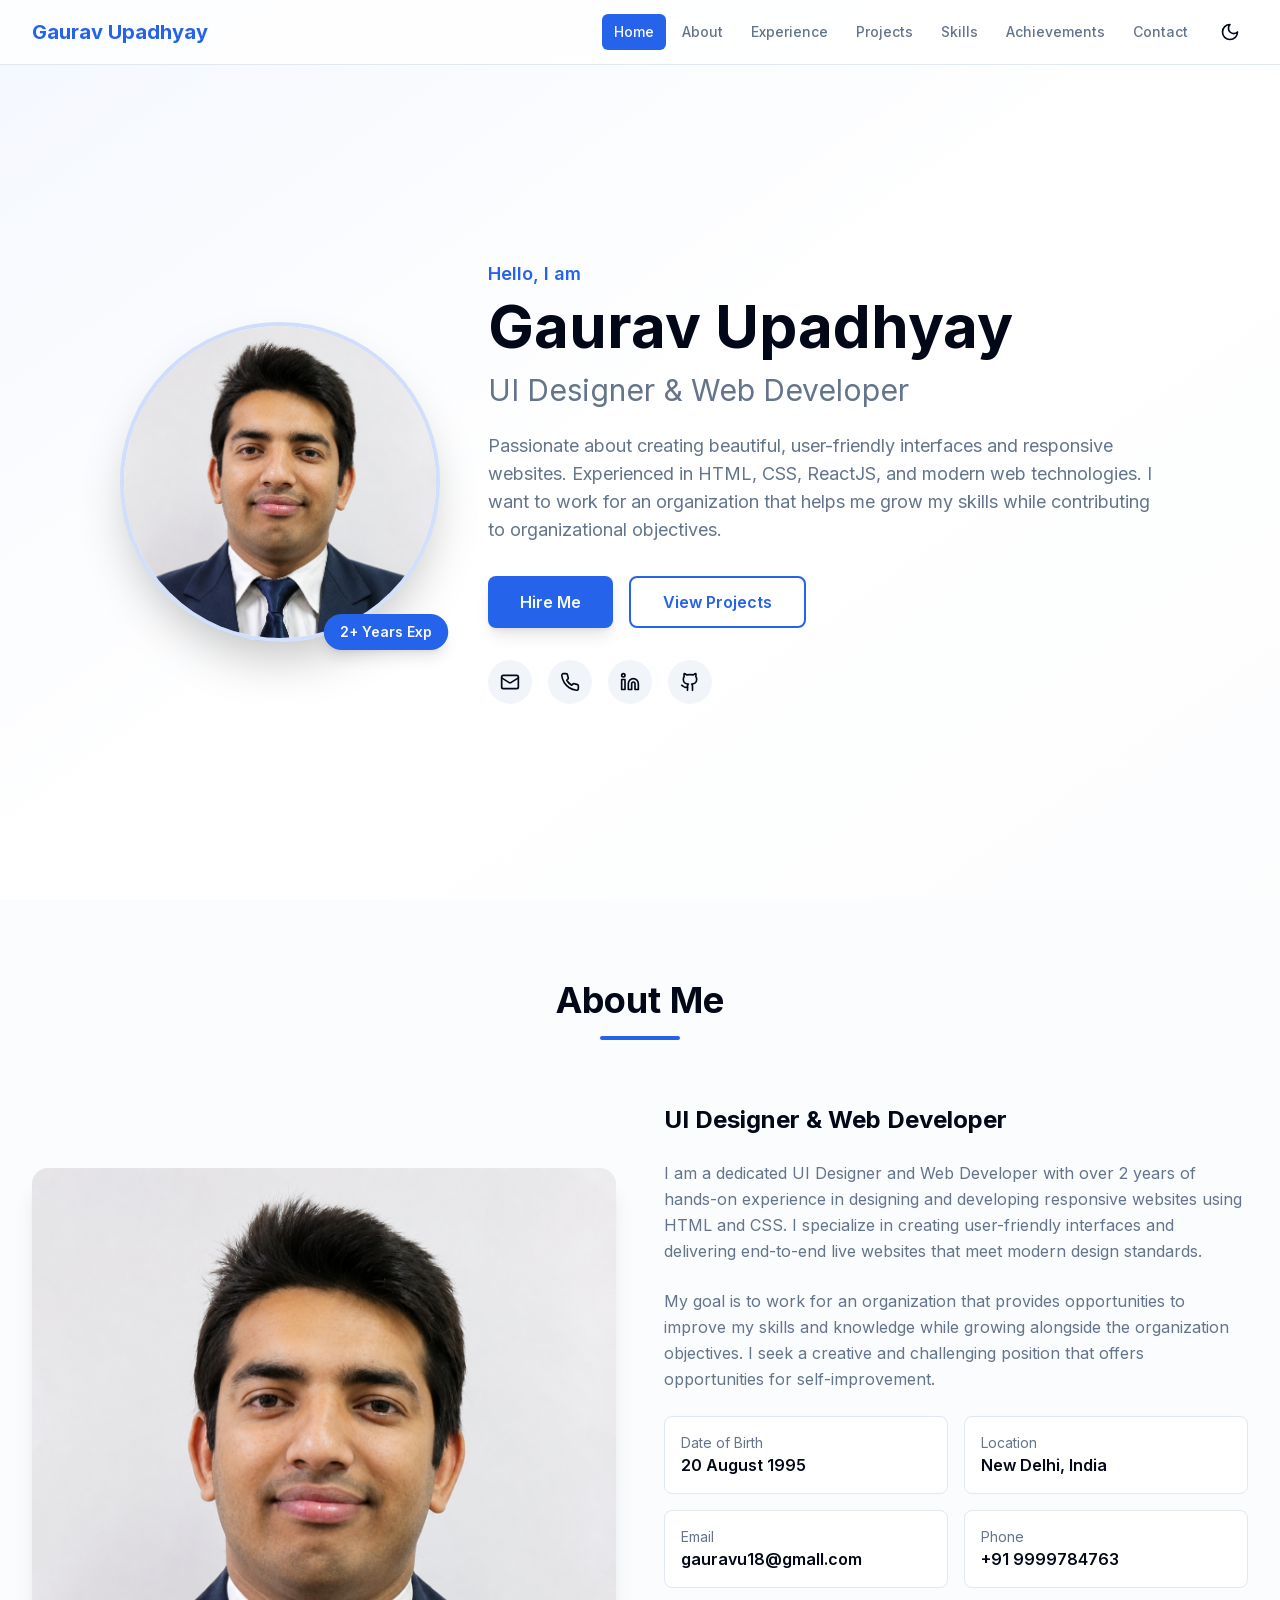
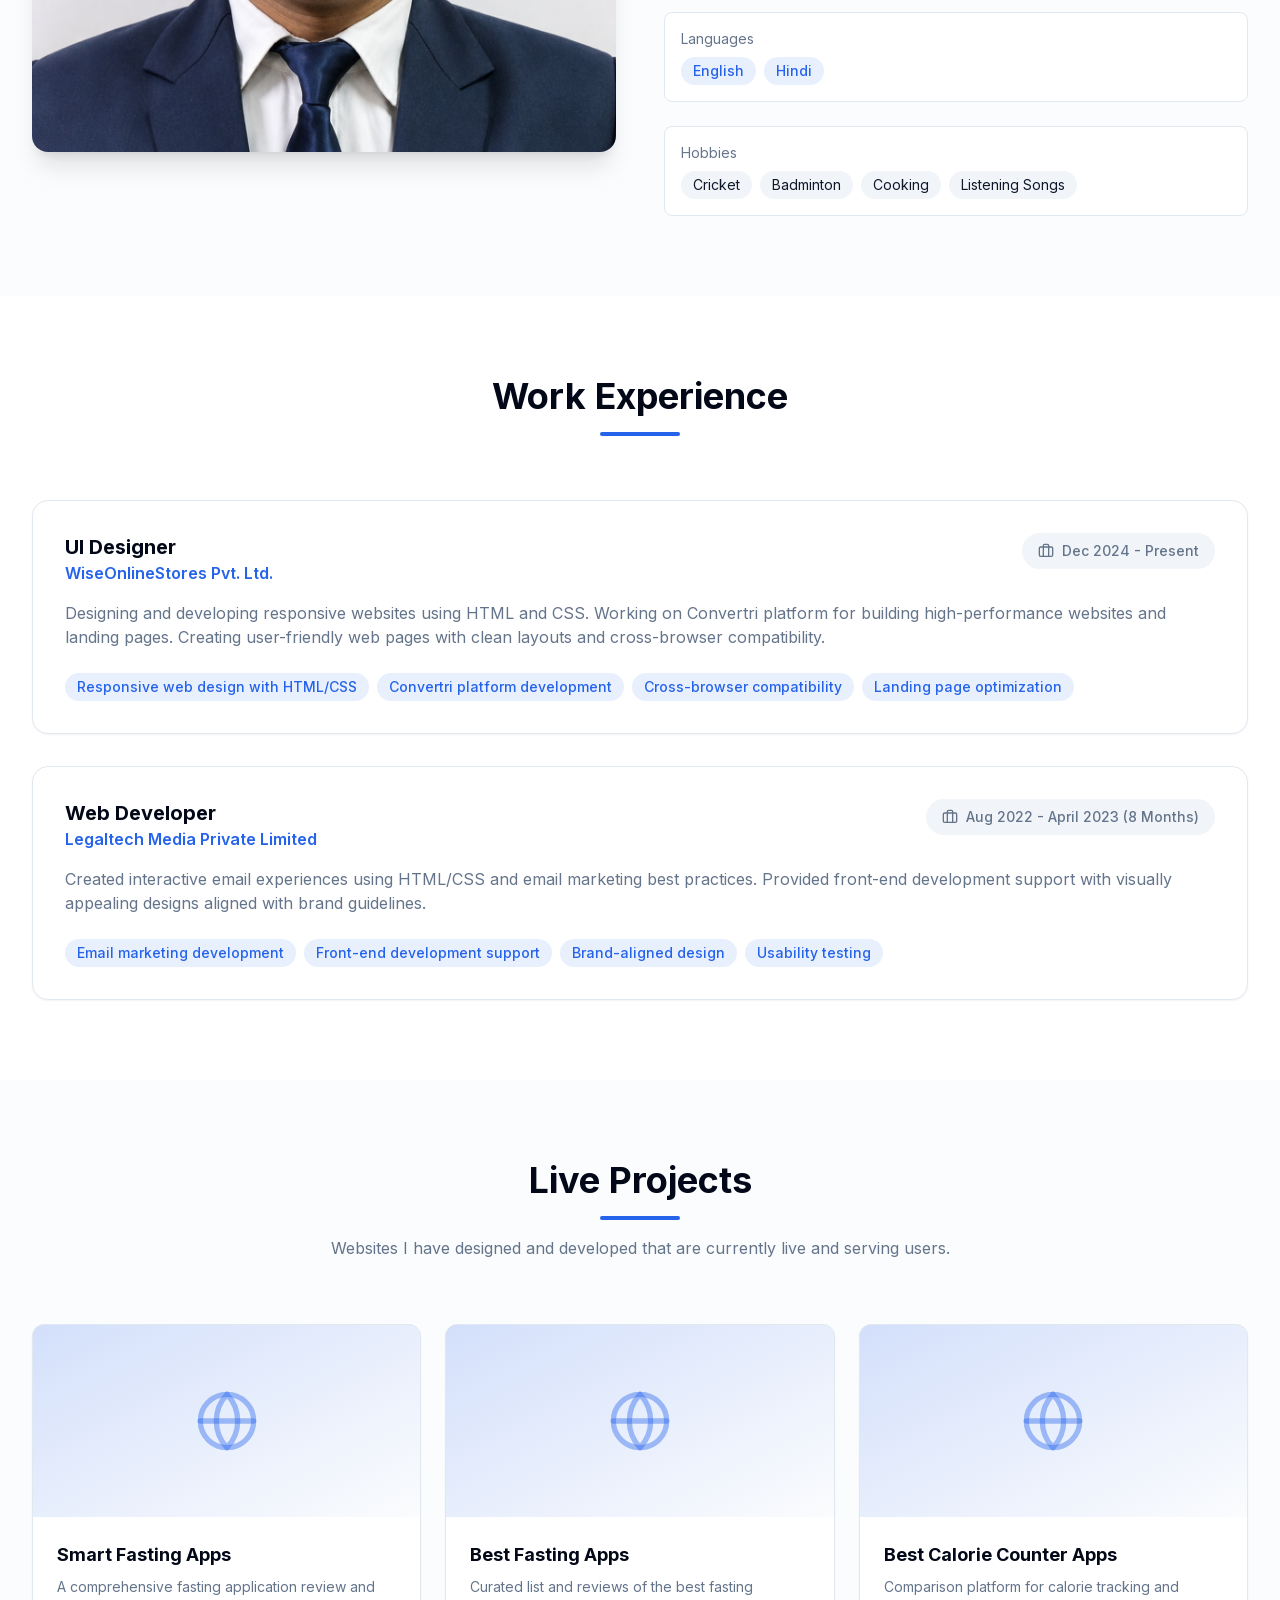
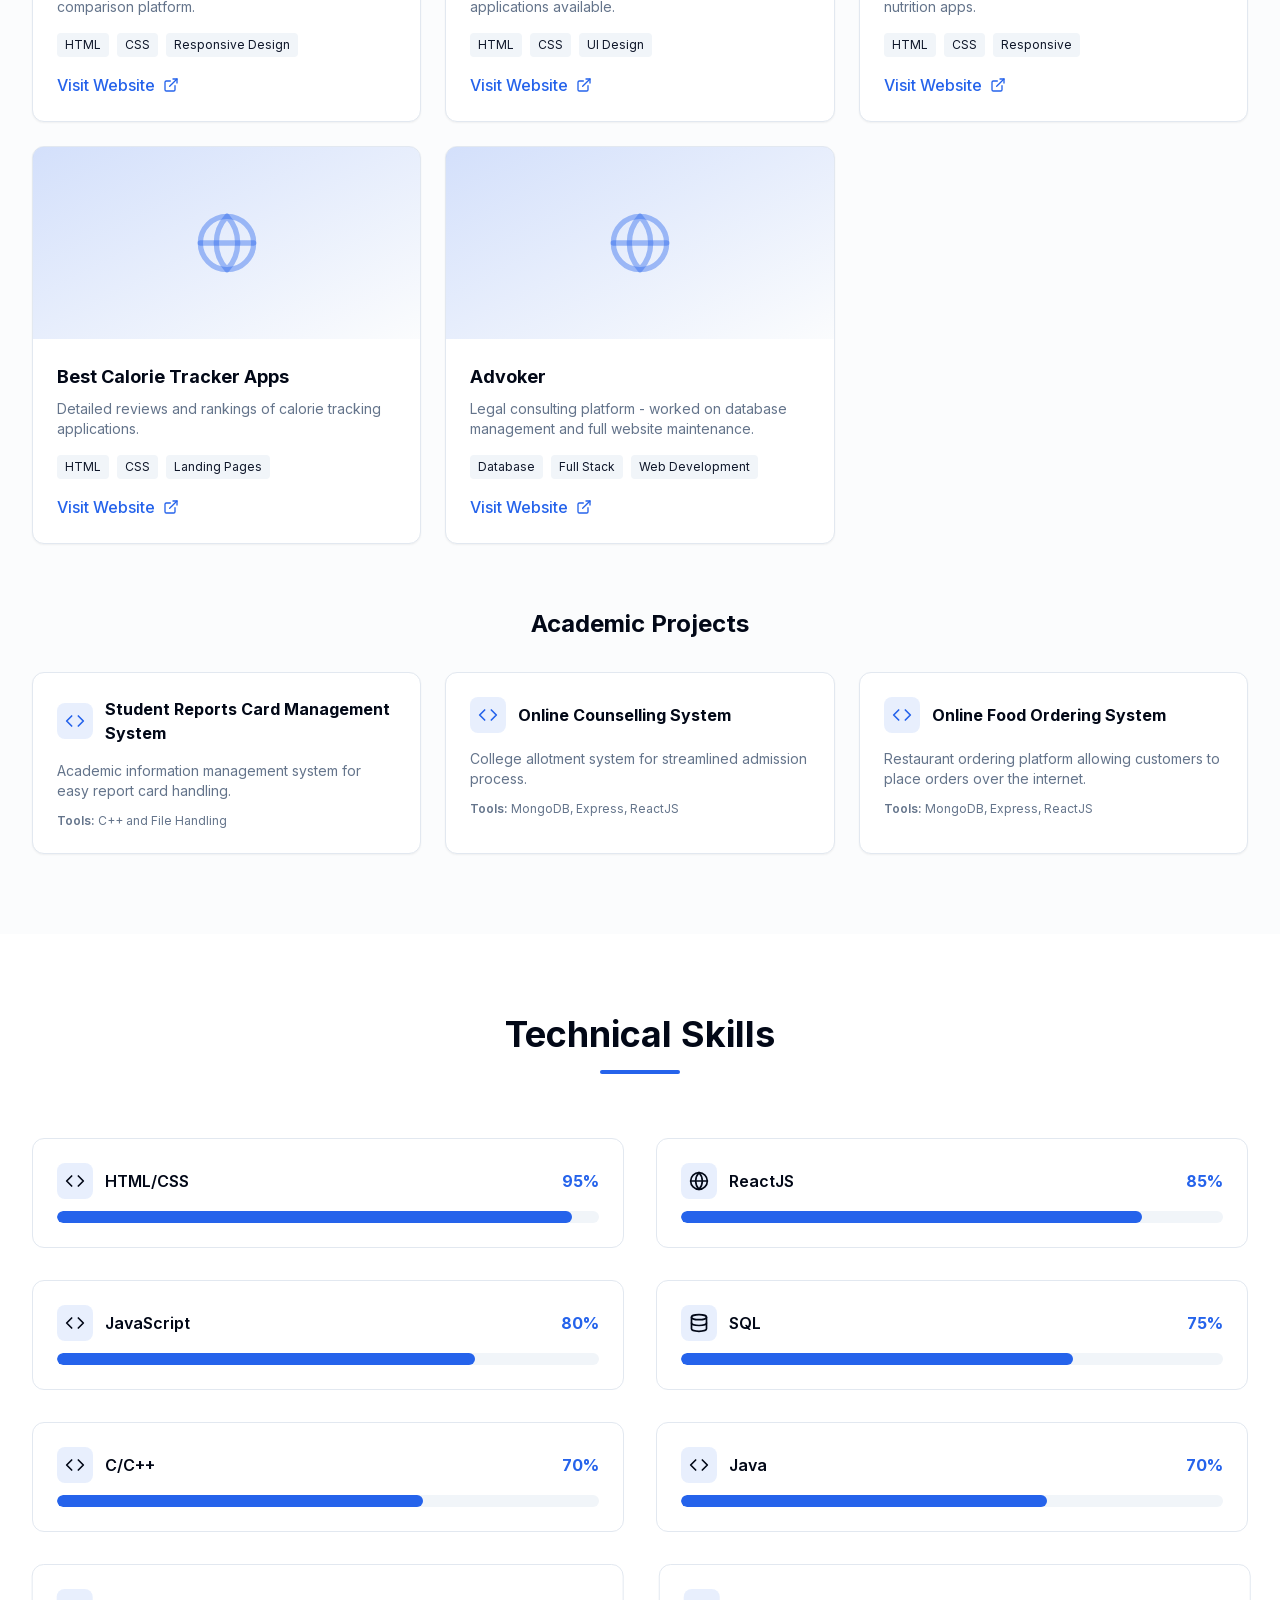
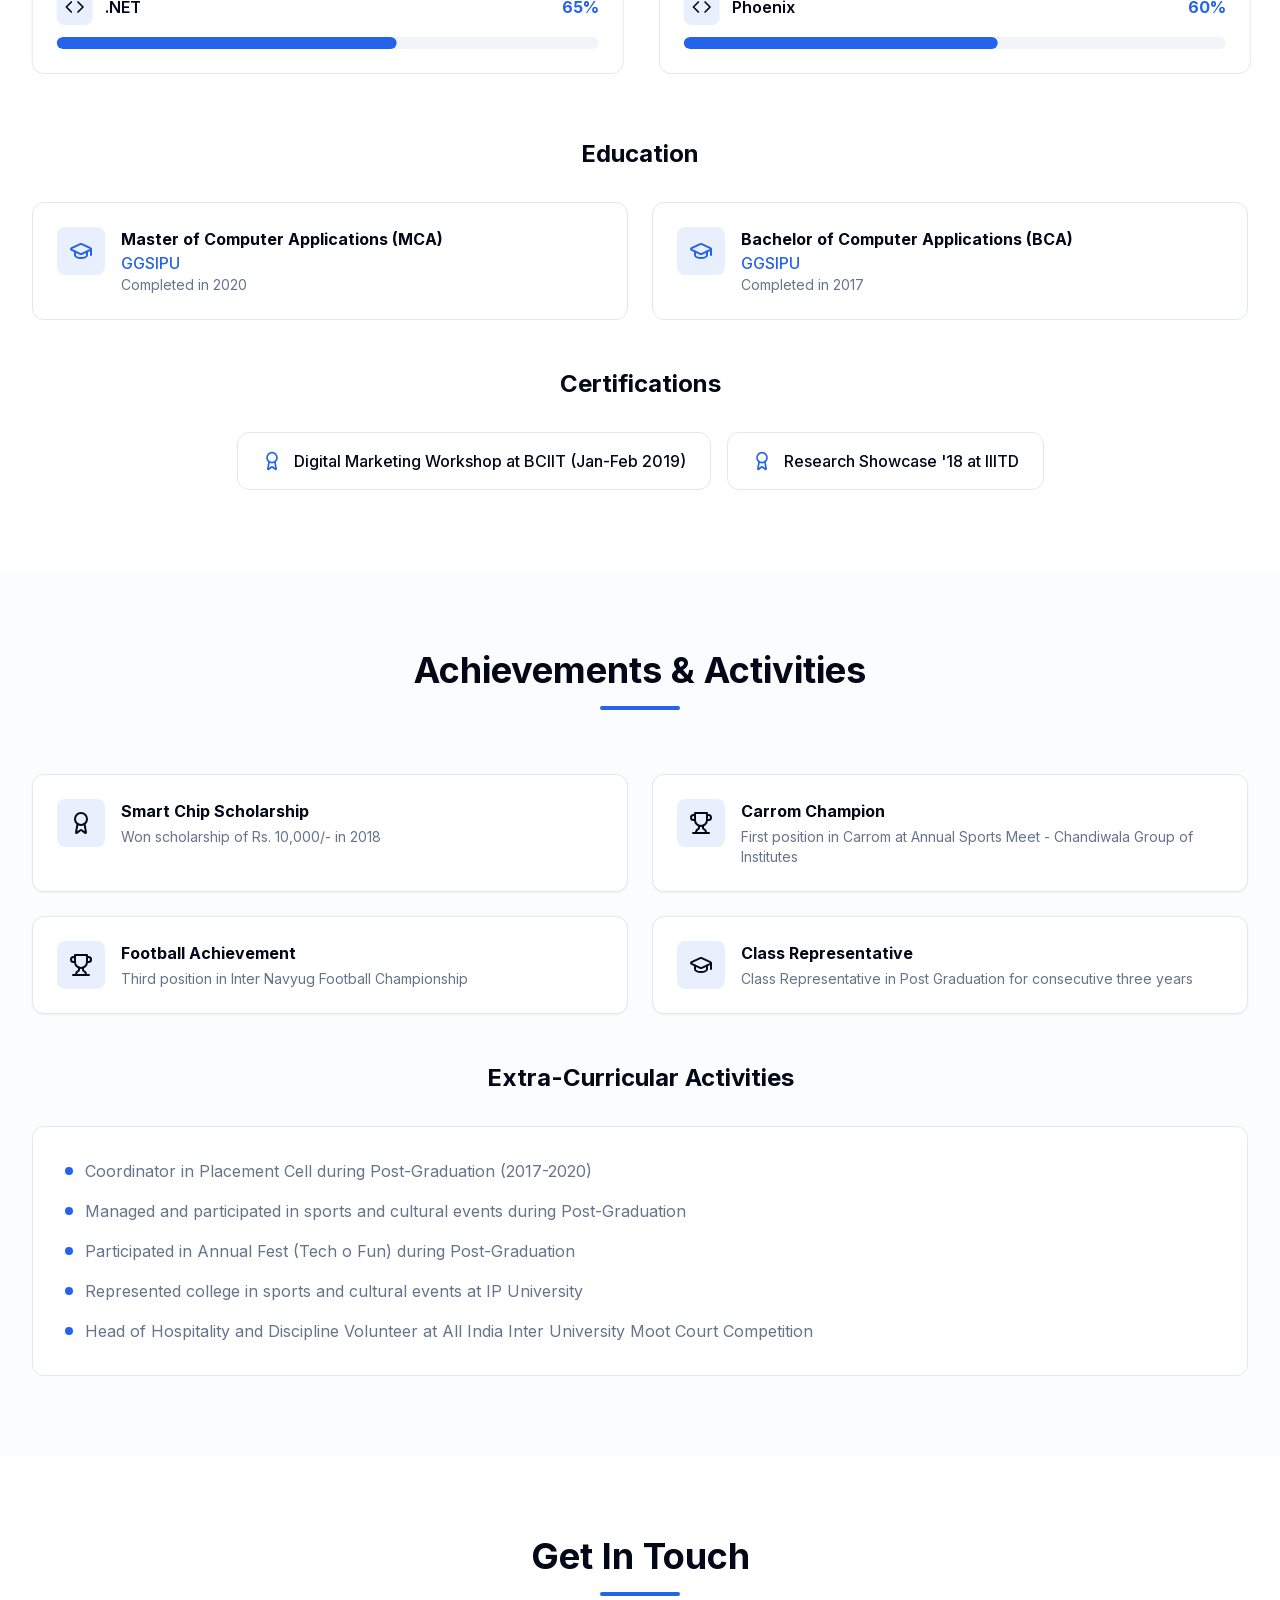
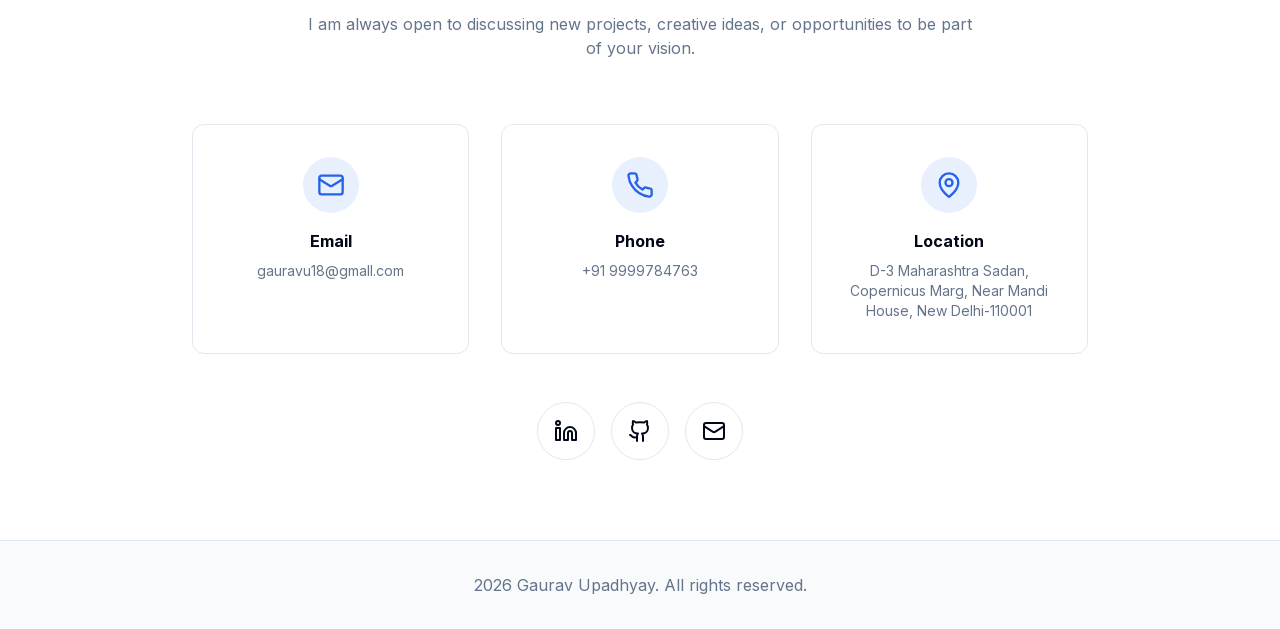
==== commit bab0be84: "implement" ====
--- a/index.html
+++ b/index.html
@@ -1 +1 @@
-<!DOCTYPE html><html lang="en"><head><meta charSet="utf-8"/><meta name="viewport" content="width=device-width, initial-scale=1"/><link rel="preload" href="/_next/static/media/e4af272ccee01ff0-s.p.woff2" as="font" crossorigin="" type="font/woff2"/><link rel="preload" as="image" href="/profile.png"/><link rel="stylesheet" href="/_next/static/css/f2cd96c8c13097f3.css" data-precedence="next"/><link rel="preload" as="script" fetchPriority="low" href="/_next/static/chunks/webpack-9682978e3e09731c.js"/><script src="/_next/static/chunks/4bd1b696-26805bb0e48c55d3.js" async=""></script><script src="/_next/static/chunks/517-9ff6282ea870c8a2.js" async=""></script><script src="/_next/static/chunks/main-app-34dbb2d0e60fc926.js" async=""></script><script src="/_next/static/chunks/558-aba165919832e3f8.js" async=""></script><script src="/_next/static/chunks/app/page-715681b01f9a180b.js" async=""></script><meta name="next-size-adjust" content=""/><title>Gaurav Upadhyay | UI Designer &amp; Web Developer</title><meta name="description" content="Portfolio of Gaurav Upadhyay - UI Designer and Web Developer with 2+ years of experience in HTML, CSS, ReactJS, and responsive web design."/><script src="/_next/static/chunks/polyfills-42372ed130431b0a.js" noModule=""></script></head><body class="__className_f367f3"><div class="min-h-screen transition-colors duration-300 "><div class="bg-background text-foreground"><nav class="fixed top-0 left-0 right-0 z-50 bg-background/80 backdrop-blur-md border-b border-border"><div class="max-w-7xl mx-auto px-4 sm:px-6 lg:px-8"><div class="flex items-center justify-between h-16"><div class="text-xl font-bold text-primary" style="opacity:0;transform:translateX(-20px)">Gaurav Upadhyay</div><div class="hidden md:flex items-center gap-1"><button class="px-3 py-2 rounded-md text-sm font-medium transition-colors bg-primary text-primary-foreground">Home</button><button class="px-3 py-2 rounded-md text-sm font-medium transition-colors text-muted-foreground hover:text-foreground hover:bg-muted">About</button><button class="px-3 py-2 rounded-md text-sm font-medium transition-colors text-muted-foreground hover:text-foreground hover:bg-muted">Experience</button><button class="px-3 py-2 rounded-md text-sm font-medium transition-colors text-muted-foreground hover:text-foreground hover:bg-muted">Projects</button><button class="px-3 py-2 rounded-md text-sm font-medium transition-colors text-muted-foreground hover:text-foreground hover:bg-muted">Skills</button><button class="px-3 py-2 rounded-md text-sm font-medium transition-colors text-muted-foreground hover:text-foreground hover:bg-muted">Achievements</button><button class="px-3 py-2 rounded-md text-sm font-medium transition-colors text-muted-foreground hover:text-foreground hover:bg-muted">Contact</button><button class="ml-2 p-2 rounded-md hover:bg-muted transition-colors"><svg xmlns="http://www.w3.org/2000/svg" width="24" height="24" viewBox="0 0 24 24" fill="none" stroke="currentColor" stroke-width="2" stroke-linecap="round" stroke-linejoin="round" class="lucide lucide-moon w-5 h-5"><path d="M12 3a6 6 0 0 0 9 9 9 9 0 1 1-9-9Z"></path></svg></button></div><div class="md:hidden flex items-center gap-2"><button class="p-2 rounded-md hover:bg-muted transition-colors"><svg xmlns="http://www.w3.org/2000/svg" width="24" height="24" viewBox="0 0 24 24" fill="none" stroke="currentColor" stroke-width="2" stroke-linecap="round" stroke-linejoin="round" class="lucide lucide-moon w-5 h-5"><path d="M12 3a6 6 0 0 0 9 9 9 9 0 1 1-9-9Z"></path></svg></button><button class="p-2 rounded-md hover:bg-muted transition-colors"><svg xmlns="http://www.w3.org/2000/svg" width="24" height="24" viewBox="0 0 24 24" fill="none" stroke="currentColor" stroke-width="2" stroke-linecap="round" stroke-linejoin="round" class="lucide lucide-menu w-6 h-6"><line x1="4" x2="20" y1="12" y2="12"></line><line x1="4" x2="20" y1="6" y2="6"></line><line x1="4" x2="20" y1="18" y2="18"></line></svg></button></div></div></div></nav><section id="home" class="min-h-screen flex items-center justify-center pt-16 relative overflow-hidden"><div class="absolute inset-0 bg-gradient-to-br from-primary/5 via-background to-secondary/20"></div><div class="max-w-7xl mx-auto px-4 sm:px-6 lg:px-8 relative z-10"><div class="flex flex-col lg:flex-row items-center gap-12"><div class="flex-shrink-0" style="opacity:0;transform:translateY(40px)"><div class="relative"><div class="w-64 h-64 md:w-80 md:h-80 rounded-full overflow-hidden border-4 border-primary/20 shadow-2xl"><img alt="Gaurav Upadhyay" width="320" height="320" decoding="async" data-nimg="1" class="w-full h-full object-cover" style="color:transparent" src="/profile.png"/></div><div class="absolute -bottom-2 -right-2 bg-primary text-primary-foreground px-4 py-2 rounded-full text-sm font-semibold shadow-lg" style="transform:scale(0)">2+ Years Exp</div></div></div><div class="text-center lg:text-left" style="opacity:0;transform:translateY(40px)"><p class="text-primary font-semibold text-lg mb-2" style="opacity:0">Hello, I am</p><h1 class="text-4xl md:text-6xl font-bold mb-4" style="opacity:0;transform:translateY(20px)">Gaurav Upadhyay</h1><h2 class="text-2xl md:text-3xl text-muted-foreground mb-6" style="opacity:0;transform:translateY(20px)">UI Designer &amp; Web Developer</h2><p class="text-lg text-muted-foreground max-w-2xl mb-8" style="opacity:0">Passionate about creating beautiful, user-friendly interfaces and responsive websites. Experienced in HTML, CSS, ReactJS, and modern web technologies. I want to work for an organization that helps me grow my skills while contributing to organizational objectives.</p><div class="flex flex-wrap gap-4 justify-center lg:justify-start" style="opacity:0;transform:translateY(20px)"><button class="px-8 py-3 bg-primary text-primary-foreground rounded-lg font-semibold hover:bg-primary/90 transition-colors shadow-lg">Hire Me</button><button class="px-8 py-3 border-2 border-primary text-primary rounded-lg font-semibold hover:bg-primary hover:text-primary-foreground transition-colors">View Projects</button></div><div class="flex gap-4 mt-8 justify-center lg:justify-start" style="opacity:0"><a href="mailto:gauravu18@gmall.com" class="p-3 rounded-full bg-muted hover:bg-primary hover:text-primary-foreground transition-colors"><svg xmlns="http://www.w3.org/2000/svg" width="24" height="24" viewBox="0 0 24 24" fill="none" stroke="currentColor" stroke-width="2" stroke-linecap="round" stroke-linejoin="round" class="lucide lucide-mail w-5 h-5"><rect width="20" height="16" x="2" y="4" rx="2"></rect><path d="m22 7-8.97 5.7a1.94 1.94 0 0 1-2.06 0L2 7"></path></svg></a><a href="tel:9999784763" class="p-3 rounded-full bg-muted hover:bg-primary hover:text-primary-foreground transition-colors"><svg xmlns="http://www.w3.org/2000/svg" width="24" height="24" viewBox="0 0 24 24" fill="none" stroke="currentColor" stroke-width="2" stroke-linecap="round" stroke-linejoin="round" class="lucide lucide-phone w-5 h-5"><path d="M22 16.92v3a2 2 0 0 1-2.18 2 19.79 19.79 0 0 1-8.63-3.07 19.5 19.5 0 0 1-6-6 19.79 19.79 0 0 1-3.07-8.67A2 2 0 0 1 4.11 2h3a2 2 0 0 1 2 1.72 12.84 12.84 0 0 0 .7 2.81 2 2 0 0 1-.45 2.11L8.09 9.91a16 16 0 0 0 6 6l1.27-1.27a2 2 0 0 1 2.11-.45 12.84 12.84 0 0 0 2.81.7A2 2 0 0 1 22 16.92z"></path></svg></a><a href="#" class="p-3 rounded-full bg-muted hover:bg-primary hover:text-primary-foreground transition-colors"><svg xmlns="http://www.w3.org/2000/svg" width="24" height="24" viewBox="0 0 24 24" fill="none" stroke="currentColor" stroke-width="2" stroke-linecap="round" stroke-linejoin="round" class="lucide lucide-linkedin w-5 h-5"><path d="M16 8a6 6 0 0 1 6 6v7h-4v-7a2 2 0 0 0-2-2 2 2 0 0 0-2 2v7h-4v-7a6 6 0 0 1 6-6z"></path><rect width="4" height="12" x="2" y="9"></rect><circle cx="4" cy="4" r="2"></circle></svg></a><a href="#" class="p-3 rounded-full bg-muted hover:bg-primary hover:text-primary-foreground transition-colors"><svg xmlns="http://www.w3.org/2000/svg" width="24" height="24" viewBox="0 0 24 24" fill="none" stroke="currentColor" stroke-width="2" stroke-linecap="round" stroke-linejoin="round" class="lucide lucide-github w-5 h-5"><path d="M15 22v-4a4.8 4.8 0 0 0-1-3.5c3 0 6-2 6-5.5.08-1.25-.27-2.48-1-3.5.28-1.15.28-2.35 0-3.5 0 0-1 0-3 1.5-2.64-.5-5.36-.5-8 0C6 2 5 2 5 2c-.3 1.15-.3 2.35 0 3.5A5.403 5.403 0 0 0 4 9c0 3.5 3 5.5 6 5.5-.39.49-.68 1.05-.85 1.65-.17.6-.22 1.23-.15 1.85v4"></path><path d="M9 18c-4.51 2-5-2-7-2"></path></svg></a></div></div></div><div class="absolute bottom-8 left-1/2 -translate-x-1/2" style="opacity:0"><svg xmlns="http://www.w3.org/2000/svg" width="24" height="24" viewBox="0 0 24 24" fill="none" stroke="currentColor" stroke-width="2" stroke-linecap="round" stroke-linejoin="round" class="lucide lucide-chevron-down w-8 h-8 text-muted-foreground"><path d="m6 9 6 6 6-6"></path></svg></div></div></section><section id="about" class="py-20 bg-muted/30"><div class="max-w-7xl mx-auto px-4 sm:px-6 lg:px-8"><div class="text-center mb-16" style="opacity:0;transform:translateY(30px)"><h2 class="text-3xl md:text-4xl font-bold mb-4">About Me</h2><div class="w-20 h-1 bg-primary mx-auto rounded-full"></div></div><div class="grid md:grid-cols-2 gap-12 items-center"><div style="opacity:0;transform:translateX(-30px)"><div class="rounded-2xl overflow-hidden shadow-xl"><img alt="Gaurav Upadhyay" loading="lazy" width="500" height="500" decoding="async" data-nimg="1" class="w-full h-auto object-cover" style="color:transparent" src="/profile.png"/></div></div><div class="space-y-6" style="opacity:0;transform:translateX(30px)"><h3 class="text-2xl font-bold">UI Designer &amp; Web Developer</h3><p class="text-muted-foreground leading-relaxed">I am a dedicated UI Designer and Web Developer with over 2 years of hands-on experience in designing and developing responsive websites using HTML and CSS. I specialize in creating user-friendly interfaces and delivering end-to-end live websites that meet modern design standards.</p><p class="text-muted-foreground leading-relaxed">My goal is to work for an organization that provides opportunities to improve my skills and knowledge while growing alongside the organization objectives. I seek a creative and challenging position that offers opportunities for self-improvement.</p><div class="grid grid-cols-2 gap-4"><div class="bg-card p-4 rounded-lg border border-border"><p class="text-sm text-muted-foreground">Date of Birth</p><p class="font-semibold">20 August 1995</p></div><div class="bg-card p-4 rounded-lg border border-border"><p class="text-sm text-muted-foreground">Location</p><p class="font-semibold">New Delhi, India</p></div><div class="bg-card p-4 rounded-lg border border-border"><p class="text-sm text-muted-foreground">Email</p><p class="font-semibold">gauravu18@gmall.com</p></div><div class="bg-card p-4 rounded-lg border border-border"><p class="text-sm text-muted-foreground">Phone</p><p class="font-semibold">+91 9999784763</p></div></div><div class="bg-card p-4 rounded-lg border border-border"><p class="text-sm text-muted-foreground mb-2">Languages</p><div class="flex gap-2"><span class="px-3 py-1 bg-primary/10 text-primary rounded-full text-sm font-medium">English</span><span class="px-3 py-1 bg-primary/10 text-primary rounded-full text-sm font-medium">Hindi</span></div></div><div class="bg-card p-4 rounded-lg border border-border"><p class="text-sm text-muted-foreground mb-2">Hobbies</p><div class="flex flex-wrap gap-2"><span class="px-3 py-1 bg-secondary text-secondary-foreground rounded-full text-sm">Cricket</span><span class="px-3 py-1 bg-secondary text-secondary-foreground rounded-full text-sm">Badminton</span><span class="px-3 py-1 bg-secondary text-secondary-foreground rounded-full text-sm">Cooking</span><span class="px-3 py-1 bg-secondary text-secondary-foreground rounded-full text-sm">Listening Songs</span></div></div></div></div></div></section><section id="experience" class="py-20"><div class="max-w-7xl mx-auto px-4 sm:px-6 lg:px-8"><div class="text-center mb-16" style="opacity:0;transform:translateY(30px)"><h2 class="text-3xl md:text-4xl font-bold mb-4">Work Experience</h2><div class="w-20 h-1 bg-primary mx-auto rounded-full"></div></div><div class="space-y-8"><div class="bg-card border border-border rounded-2xl p-8 shadow-sm hover:shadow-md transition-shadow" style="opacity:0;transform:translateY(30px)"><div class="flex flex-col md:flex-row md:items-start md:justify-between gap-4 mb-4"><div><h3 class="text-xl font-bold">UI Designer</h3><p class="text-primary font-semibold">WiseOnlineStores Pvt. Ltd.</p></div><div class="flex items-center gap-2 text-muted-foreground bg-muted px-4 py-2 rounded-full"><svg xmlns="http://www.w3.org/2000/svg" width="24" height="24" viewBox="0 0 24 24" fill="none" stroke="currentColor" stroke-width="2" stroke-linecap="round" stroke-linejoin="round" class="lucide lucide-briefcase w-4 h-4"><path d="M16 20V4a2 2 0 0 0-2-2h-4a2 2 0 0 0-2 2v16"></path><rect width="20" height="14" x="2" y="6" rx="2"></rect></svg><span class="text-sm font-medium">Dec 2024 - Present</span></div></div><p class="text-muted-foreground mb-6">Designing and developing responsive websites using HTML and CSS. Working on Convertri platform for building high-performance websites and landing pages. Creating user-friendly web pages with clean layouts and cross-browser compatibility.</p><div class="flex flex-wrap gap-2"><span class="px-3 py-1 bg-primary/10 text-primary rounded-full text-sm font-medium">Responsive web design with HTML/CSS</span><span class="px-3 py-1 bg-primary/10 text-primary rounded-full text-sm font-medium">Convertri platform development</span><span class="px-3 py-1 bg-primary/10 text-primary rounded-full text-sm font-medium">Cross-browser compatibility</span><span class="px-3 py-1 bg-primary/10 text-primary rounded-full text-sm font-medium">Landing page optimization</span></div></div><div class="bg-card border border-border rounded-2xl p-8 shadow-sm hover:shadow-md transition-shadow" style="opacity:0;transform:translateY(30px)"><div class="flex flex-col md:flex-row md:items-start md:justify-between gap-4 mb-4"><div><h3 class="text-xl font-bold">Web Developer</h3><p class="text-primary font-semibold">Legaltech Media Private Limited</p></div><div class="flex items-center gap-2 text-muted-foreground bg-muted px-4 py-2 rounded-full"><svg xmlns="http://www.w3.org/2000/svg" width="24" height="24" viewBox="0 0 24 24" fill="none" stroke="currentColor" stroke-width="2" stroke-linecap="round" stroke-linejoin="round" class="lucide lucide-briefcase w-4 h-4"><path d="M16 20V4a2 2 0 0 0-2-2h-4a2 2 0 0 0-2 2v16"></path><rect width="20" height="14" x="2" y="6" rx="2"></rect></svg><span class="text-sm font-medium">Aug 2022 - April 2023 (8 Months)</span></div></div><p class="text-muted-foreground mb-6">Created interactive email experiences using HTML/CSS and email marketing best practices. Provided front-end development support with visually appealing designs aligned with brand guidelines.</p><div class="flex flex-wrap gap-2"><span class="px-3 py-1 bg-primary/10 text-primary rounded-full text-sm font-medium">Email marketing development</span><span class="px-3 py-1 bg-primary/10 text-primary rounded-full text-sm font-medium">Front-end development support</span><span class="px-3 py-1 bg-primary/10 text-primary rounded-full text-sm font-medium">Brand-aligned design</span><span class="px-3 py-1 bg-primary/10 text-primary rounded-full text-sm font-medium">Usability testing</span></div></div></div></div></section><section id="projects" class="py-20 bg-muted/30"><div class="max-w-7xl mx-auto px-4 sm:px-6 lg:px-8"><div class="text-center mb-16" style="opacity:0;transform:translateY(30px)"><h2 class="text-3xl md:text-4xl font-bold mb-4">Live Projects</h2><div class="w-20 h-1 bg-primary mx-auto rounded-full"></div><p class="text-muted-foreground mt-4 max-w-2xl mx-auto">Websites I have designed and developed that are currently live and serving users.</p></div><div class="grid md:grid-cols-2 lg:grid-cols-3 gap-6"><div class="bg-card border border-border rounded-xl overflow-hidden shadow-sm hover:shadow-lg transition-all hover:-translate-y-1" style="opacity:0;transform:translateY(30px)"><div class="h-48 bg-gradient-to-br from-primary/20 to-secondary/30 flex items-center justify-center"><svg xmlns="http://www.w3.org/2000/svg" width="24" height="24" viewBox="0 0 24 24" fill="none" stroke="currentColor" stroke-width="2" stroke-linecap="round" stroke-linejoin="round" class="lucide lucide-globe w-16 h-16 text-primary/40"><circle cx="12" cy="12" r="10"></circle><path d="M12 2a14.5 14.5 0 0 0 0 20 14.5 14.5 0 0 0 0-20"></path><path d="M2 12h20"></path></svg></div><div class="p-6"><h3 class="text-lg font-bold mb-2">Smart Fasting Apps</h3><p class="text-muted-foreground text-sm mb-4">A comprehensive fasting application review and comparison platform.</p><div class="flex flex-wrap gap-2 mb-4"><span class="px-2 py-1 bg-secondary text-secondary-foreground rounded text-xs">HTML</span><span class="px-2 py-1 bg-secondary text-secondary-foreground rounded text-xs">CSS</span><span class="px-2 py-1 bg-secondary text-secondary-foreground rounded text-xs">Responsive Design</span></div><a href="https://smartfastingapps.com" target="_blank" rel="noopener noreferrer" class="inline-flex items-center gap-2 text-primary font-medium hover:underline">Visit Website <svg xmlns="http://www.w3.org/2000/svg" width="24" height="24" viewBox="0 0 24 24" fill="none" stroke="currentColor" stroke-width="2" stroke-linecap="round" stroke-linejoin="round" class="lucide lucide-external-link w-4 h-4"><path d="M15 3h6v6"></path><path d="M10 14 21 3"></path><path d="M18 13v6a2 2 0 0 1-2 2H5a2 2 0 0 1-2-2V8a2 2 0 0 1 2-2h6"></path></svg></a></div></div><div class="bg-card border border-border rounded-xl overflow-hidden shadow-sm hover:shadow-lg transition-all hover:-translate-y-1" style="opacity:0;transform:translateY(30px)"><div class="h-48 bg-gradient-to-br from-primary/20 to-secondary/30 flex items-center justify-center"><svg xmlns="http://www.w3.org/2000/svg" width="24" height="24" viewBox="0 0 24 24" fill="none" stroke="currentColor" stroke-width="2" stroke-linecap="round" stroke-linejoin="round" class="lucide lucide-globe w-16 h-16 text-primary/40"><circle cx="12" cy="12" r="10"></circle><path d="M12 2a14.5 14.5 0 0 0 0 20 14.5 14.5 0 0 0 0-20"></path><path d="M2 12h20"></path></svg></div><div class="p-6"><h3 class="text-lg font-bold mb-2">Best Fasting Apps</h3><p class="text-muted-foreground text-sm mb-4">Curated list and reviews of the best fasting applications available.</p><div class="flex flex-wrap gap-2 mb-4"><span class="px-2 py-1 bg-secondary text-secondary-foreground rounded text-xs">HTML</span><span class="px-2 py-1 bg-secondary text-secondary-foreground rounded text-xs">CSS</span><span class="px-2 py-1 bg-secondary text-secondary-foreground rounded text-xs">UI Design</span></div><a href="https://bestfastingapps.com" target="_blank" rel="noopener noreferrer" class="inline-flex items-center gap-2 text-primary font-medium hover:underline">Visit Website <svg xmlns="http://www.w3.org/2000/svg" width="24" height="24" viewBox="0 0 24 24" fill="none" stroke="currentColor" stroke-width="2" stroke-linecap="round" stroke-linejoin="round" class="lucide lucide-external-link w-4 h-4"><path d="M15 3h6v6"></path><path d="M10 14 21 3"></path><path d="M18 13v6a2 2 0 0 1-2 2H5a2 2 0 0 1-2-2V8a2 2 0 0 1 2-2h6"></path></svg></a></div></div><div class="bg-card border border-border rounded-xl overflow-hidden shadow-sm hover:shadow-lg transition-all hover:-translate-y-1" style="opacity:0;transform:translateY(30px)"><div class="h-48 bg-gradient-to-br from-primary/20 to-secondary/30 flex items-center justify-center"><svg xmlns="http://www.w3.org/2000/svg" width="24" height="24" viewBox="0 0 24 24" fill="none" stroke="currentColor" stroke-width="2" stroke-linecap="round" stroke-linejoin="round" class="lucide lucide-globe w-16 h-16 text-primary/40"><circle cx="12" cy="12" r="10"></circle><path d="M12 2a14.5 14.5 0 0 0 0 20 14.5 14.5 0 0 0 0-20"></path><path d="M2 12h20"></path></svg></div><div class="p-6"><h3 class="text-lg font-bold mb-2">Best Calorie Counter Apps</h3><p class="text-muted-foreground text-sm mb-4">Comparison platform for calorie tracking and nutrition apps.</p><div class="flex flex-wrap gap-2 mb-4"><span class="px-2 py-1 bg-secondary text-secondary-foreground rounded text-xs">HTML</span><span class="px-2 py-1 bg-secondary text-secondary-foreground rounded text-xs">CSS</span><span class="px-2 py-1 bg-secondary text-secondary-foreground rounded text-xs">Responsive</span></div><a href="https://bestcaloriecounterapps.com" target="_blank" rel="noopener noreferrer" class="inline-flex items-center gap-2 text-primary font-medium hover:underline">Visit Website <svg xmlns="http://www.w3.org/2000/svg" width="24" height="24" viewBox="0 0 24 24" fill="none" stroke="currentColor" stroke-width="2" stroke-linecap="round" stroke-linejoin="round" class="lucide lucide-external-link w-4 h-4"><path d="M15 3h6v6"></path><path d="M10 14 21 3"></path><path d="M18 13v6a2 2 0 0 1-2 2H5a2 2 0 0 1-2-2V8a2 2 0 0 1 2-2h6"></path></svg></a></div></div><div class="bg-card border border-border rounded-xl overflow-hidden shadow-sm hover:shadow-lg transition-all hover:-translate-y-1" style="opacity:0;transform:translateY(30px)"><div class="h-48 bg-gradient-to-br from-primary/20 to-secondary/30 flex items-center justify-center"><svg xmlns="http://www.w3.org/2000/svg" width="24" height="24" viewBox="0 0 24 24" fill="none" stroke="currentColor" stroke-width="2" stroke-linecap="round" stroke-linejoin="round" class="lucide lucide-globe w-16 h-16 text-primary/40"><circle cx="12" cy="12" r="10"></circle><path d="M12 2a14.5 14.5 0 0 0 0 20 14.5 14.5 0 0 0 0-20"></path><path d="M2 12h20"></path></svg></div><div class="p-6"><h3 class="text-lg font-bold mb-2">Best Calorie Tracker Apps</h3><p class="text-muted-foreground text-sm mb-4">Detailed reviews and rankings of calorie tracking applications.</p><div class="flex flex-wrap gap-2 mb-4"><span class="px-2 py-1 bg-secondary text-secondary-foreground rounded text-xs">HTML</span><span class="px-2 py-1 bg-secondary text-secondary-foreground rounded text-xs">CSS</span><span class="px-2 py-1 bg-secondary text-secondary-foreground rounded text-xs">Landing Pages</span></div><a href="https://bestcalorietrackerapps.com" target="_blank" rel="noopener noreferrer" class="inline-flex items-center gap-2 text-primary font-medium hover:underline">Visit Website <svg xmlns="http://www.w3.org/2000/svg" width="24" height="24" viewBox="0 0 24 24" fill="none" stroke="currentColor" stroke-width="2" stroke-linecap="round" stroke-linejoin="round" class="lucide lucide-external-link w-4 h-4"><path d="M15 3h6v6"></path><path d="M10 14 21 3"></path><path d="M18 13v6a2 2 0 0 1-2 2H5a2 2 0 0 1-2-2V8a2 2 0 0 1 2-2h6"></path></svg></a></div></div><div class="bg-card border border-border rounded-xl overflow-hidden shadow-sm hover:shadow-lg transition-all hover:-translate-y-1" style="opacity:0;transform:translateY(30px)"><div class="h-48 bg-gradient-to-br from-primary/20 to-secondary/30 flex items-center justify-center"><svg xmlns="http://www.w3.org/2000/svg" width="24" height="24" viewBox="0 0 24 24" fill="none" stroke="currentColor" stroke-width="2" stroke-linecap="round" stroke-linejoin="round" class="lucide lucide-globe w-16 h-16 text-primary/40"><circle cx="12" cy="12" r="10"></circle><path d="M12 2a14.5 14.5 0 0 0 0 20 14.5 14.5 0 0 0 0-20"></path><path d="M2 12h20"></path></svg></div><div class="p-6"><h3 class="text-lg font-bold mb-2">Advoker</h3><p class="text-muted-foreground text-sm mb-4">Legal consulting platform - worked on database management and full website maintenance.</p><div class="flex flex-wrap gap-2 mb-4"><span class="px-2 py-1 bg-secondary text-secondary-foreground rounded text-xs">Database</span><span class="px-2 py-1 bg-secondary text-secondary-foreground rounded text-xs">Full Stack</span><span class="px-2 py-1 bg-secondary text-secondary-foreground rounded text-xs">Web Development</span></div><a href="https://www.advoker.com" target="_blank" rel="noopener noreferrer" class="inline-flex items-center gap-2 text-primary font-medium hover:underline">Visit Website <svg xmlns="http://www.w3.org/2000/svg" width="24" height="24" viewBox="0 0 24 24" fill="none" stroke="currentColor" stroke-width="2" stroke-linecap="round" stroke-linejoin="round" class="lucide lucide-external-link w-4 h-4"><path d="M15 3h6v6"></path><path d="M10 14 21 3"></path><path d="M18 13v6a2 2 0 0 1-2 2H5a2 2 0 0 1-2-2V8a2 2 0 0 1 2-2h6"></path></svg></a></div></div></div><div class="mt-16" style="opacity:0;transform:translateY(30px)"><h3 class="text-2xl font-bold text-center mb-8">Academic Projects</h3><div class="grid md:grid-cols-3 gap-6"><div class="bg-card border border-border rounded-xl p-6 shadow-sm" style="opacity:0;transform:translateY(20px)"><div class="flex items-center gap-3 mb-4"><div class="p-2 bg-primary/10 rounded-lg"><svg xmlns="http://www.w3.org/2000/svg" width="24" height="24" viewBox="0 0 24 24" fill="none" stroke="currentColor" stroke-width="2" stroke-linecap="round" stroke-linejoin="round" class="lucide lucide-code w-5 h-5 text-primary"><polyline points="16 18 22 12 16 6"></polyline><polyline points="8 6 2 12 8 18"></polyline></svg></div><h4 class="font-bold">Student Reports Card Management System</h4></div><p class="text-muted-foreground text-sm mb-3">Academic information management system for easy report card handling.</p><p class="text-xs text-muted-foreground"><span class="font-semibold">Tools:</span> <!-- -->C++ and File Handling</p></div><div class="bg-card border border-border rounded-xl p-6 shadow-sm" style="opacity:0;transform:translateY(20px)"><div class="flex items-center gap-3 mb-4"><div class="p-2 bg-primary/10 rounded-lg"><svg xmlns="http://www.w3.org/2000/svg" width="24" height="24" viewBox="0 0 24 24" fill="none" stroke="currentColor" stroke-width="2" stroke-linecap="round" stroke-linejoin="round" class="lucide lucide-code w-5 h-5 text-primary"><polyline points="16 18 22 12 16 6"></polyline><polyline points="8 6 2 12 8 18"></polyline></svg></div><h4 class="font-bold">Online Counselling System</h4></div><p class="text-muted-foreground text-sm mb-3">College allotment system for streamlined admission process.</p><p class="text-xs text-muted-foreground"><span class="font-semibold">Tools:</span> <!-- -->MongoDB, Express, ReactJS</p></div><div class="bg-card border border-border rounded-xl p-6 shadow-sm" style="opacity:0;transform:translateY(20px)"><div class="flex items-center gap-3 mb-4"><div class="p-2 bg-primary/10 rounded-lg"><svg xmlns="http://www.w3.org/2000/svg" width="24" height="24" viewBox="0 0 24 24" fill="none" stroke="currentColor" stroke-width="2" stroke-linecap="round" stroke-linejoin="round" class="lucide lucide-code w-5 h-5 text-primary"><polyline points="16 18 22 12 16 6"></polyline><polyline points="8 6 2 12 8 18"></polyline></svg></div><h4 class="font-bold">Online Food Ordering System</h4></div><p class="text-muted-foreground text-sm mb-3">Restaurant ordering platform allowing customers to place orders over the internet.</p><p class="text-xs text-muted-foreground"><span class="font-semibold">Tools:</span> <!-- -->MongoDB, Express, ReactJS</p></div></div></div></div></section><section id="skills" class="py-20"><div class="max-w-7xl mx-auto px-4 sm:px-6 lg:px-8"><div class="text-center mb-16" style="opacity:0;transform:translateY(30px)"><h2 class="text-3xl md:text-4xl font-bold mb-4">Technical Skills</h2><div class="w-20 h-1 bg-primary mx-auto rounded-full"></div></div><div class="grid md:grid-cols-2 gap-8"><div class="bg-card border border-border rounded-xl p-6" style="opacity:0;transform:translateX(-30px)"><div class="flex items-center justify-between mb-3"><div class="flex items-center gap-3"><div class="p-2 bg-primary/10 rounded-lg"><svg xmlns="http://www.w3.org/2000/svg" width="24" height="24" viewBox="0 0 24 24" fill="none" stroke="currentColor" stroke-width="2" stroke-linecap="round" stroke-linejoin="round" class="lucide lucide-code w-5 h-5"><polyline points="16 18 22 12 16 6"></polyline><polyline points="8 6 2 12 8 18"></polyline></svg></div><span class="font-semibold">HTML/CSS</span></div><span class="text-primary font-bold">95<!-- -->%</span></div><div class="w-full h-3 bg-muted rounded-full overflow-hidden"><div class="h-full bg-primary rounded-full" style="width:0px"></div></div></div><div class="bg-card border border-border rounded-xl p-6" style="opacity:0;transform:translateX(30px)"><div class="flex items-center justify-between mb-3"><div class="flex items-center gap-3"><div class="p-2 bg-primary/10 rounded-lg"><svg xmlns="http://www.w3.org/2000/svg" width="24" height="24" viewBox="0 0 24 24" fill="none" stroke="currentColor" stroke-width="2" stroke-linecap="round" stroke-linejoin="round" class="lucide lucide-globe w-5 h-5"><circle cx="12" cy="12" r="10"></circle><path d="M12 2a14.5 14.5 0 0 0 0 20 14.5 14.5 0 0 0 0-20"></path><path d="M2 12h20"></path></svg></div><span class="font-semibold">ReactJS</span></div><span class="text-primary font-bold">85<!-- -->%</span></div><div class="w-full h-3 bg-muted rounded-full overflow-hidden"><div class="h-full bg-primary rounded-full" style="width:0px"></div></div></div><div class="bg-card border border-border rounded-xl p-6" style="opacity:0;transform:translateX(-30px)"><div class="flex items-center justify-between mb-3"><div class="flex items-center gap-3"><div class="p-2 bg-primary/10 rounded-lg"><svg xmlns="http://www.w3.org/2000/svg" width="24" height="24" viewBox="0 0 24 24" fill="none" stroke="currentColor" stroke-width="2" stroke-linecap="round" stroke-linejoin="round" class="lucide lucide-code w-5 h-5"><polyline points="16 18 22 12 16 6"></polyline><polyline points="8 6 2 12 8 18"></polyline></svg></div><span class="font-semibold">JavaScript</span></div><span class="text-primary font-bold">80<!-- -->%</span></div><div class="w-full h-3 bg-muted rounded-full overflow-hidden"><div class="h-full bg-primary rounded-full" style="width:0px"></div></div></div><div class="bg-card border border-border rounded-xl p-6" style="opacity:0;transform:translateX(30px)"><div class="flex items-center justify-between mb-3"><div class="flex items-center gap-3"><div class="p-2 bg-primary/10 rounded-lg"><svg xmlns="http://www.w3.org/2000/svg" width="24" height="24" viewBox="0 0 24 24" fill="none" stroke="currentColor" stroke-width="2" stroke-linecap="round" stroke-linejoin="round" class="lucide lucide-database w-5 h-5"><ellipse cx="12" cy="5" rx="9" ry="3"></ellipse><path d="M3 5V19A9 3 0 0 0 21 19V5"></path><path d="M3 12A9 3 0 0 0 21 12"></path></svg></div><span class="font-semibold">SQL</span></div><span class="text-primary font-bold">75<!-- -->%</span></div><div class="w-full h-3 bg-muted rounded-full overflow-hidden"><div class="h-full bg-primary rounded-full" style="width:0px"></div></div></div><div class="bg-card border border-border rounded-xl p-6" style="opacity:0;transform:translateX(-30px)"><div class="flex items-center justify-between mb-3"><div class="flex items-center gap-3"><div class="p-2 bg-primary/10 rounded-lg"><svg xmlns="http://www.w3.org/2000/svg" width="24" height="24" viewBox="0 0 24 24" fill="none" stroke="currentColor" stroke-width="2" stroke-linecap="round" stroke-linejoin="round" class="lucide lucide-code w-5 h-5"><polyline points="16 18 22 12 16 6"></polyline><polyline points="8 6 2 12 8 18"></polyline></svg></div><span class="font-semibold">C/C++</span></div><span class="text-primary font-bold">70<!-- -->%</span></div><div class="w-full h-3 bg-muted rounded-full overflow-hidden"><div class="h-full bg-primary rounded-full" style="width:0px"></div></div></div><div class="bg-card border border-border rounded-xl p-6" style="opacity:0;transform:translateX(30px)"><div class="flex items-center justify-between mb-3"><div class="flex items-center gap-3"><div class="p-2 bg-primary/10 rounded-lg"><svg xmlns="http://www.w3.org/2000/svg" width="24" height="24" viewBox="0 0 24 24" fill="none" stroke="currentColor" stroke-width="2" stroke-linecap="round" stroke-linejoin="round" class="lucide lucide-code w-5 h-5"><polyline points="16 18 22 12 16 6"></polyline><polyline points="8 6 2 12 8 18"></polyline></svg></div><span class="font-semibold">Java</span></div><span class="text-primary font-bold">70<!-- -->%</span></div><div class="w-full h-3 bg-muted rounded-full overflow-hidden"><div class="h-full bg-primary rounded-full" style="width:0px"></div></div></div><div class="bg-card border border-border rounded-xl p-6" style="opacity:0;transform:translateX(-30px)"><div class="flex items-center justify-between mb-3"><div class="flex items-center gap-3"><div class="p-2 bg-primary/10 rounded-lg"><svg xmlns="http://www.w3.org/2000/svg" width="24" height="24" viewBox="0 0 24 24" fill="none" stroke="currentColor" stroke-width="2" stroke-linecap="round" stroke-linejoin="round" class="lucide lucide-code w-5 h-5"><polyline points="16 18 22 12 16 6"></polyline><polyline points="8 6 2 12 8 18"></polyline></svg></div><span class="font-semibold">.NET</span></div><span class="text-primary font-bold">65<!-- -->%</span></div><div class="w-full h-3 bg-muted rounded-full overflow-hidden"><div class="h-full bg-primary rounded-full" style="width:0px"></div></div></div><div class="bg-card border border-border rounded-xl p-6" style="opacity:0;transform:translateX(30px)"><div class="flex items-center justify-between mb-3"><div class="flex items-center gap-3"><div class="p-2 bg-primary/10 rounded-lg"><svg xmlns="http://www.w3.org/2000/svg" width="24" height="24" viewBox="0 0 24 24" fill="none" stroke="currentColor" stroke-width="2" stroke-linecap="round" stroke-linejoin="round" class="lucide lucide-code w-5 h-5"><polyline points="16 18 22 12 16 6"></polyline><polyline points="8 6 2 12 8 18"></polyline></svg></div><span class="font-semibold">Phoenix</span></div><span class="text-primary font-bold">60<!-- -->%</span></div><div class="w-full h-3 bg-muted rounded-full overflow-hidden"><div class="h-full bg-primary rounded-full" style="width:0px"></div></div></div></div><div class="mt-16" style="opacity:0;transform:translateY(30px)"><h3 class="text-2xl font-bold text-center mb-8">Education</h3><div class="grid md:grid-cols-2 gap-6"><div class="bg-card border border-border rounded-xl p-6 flex items-start gap-4"><div class="p-3 bg-primary/10 rounded-lg"><svg xmlns="http://www.w3.org/2000/svg" width="24" height="24" viewBox="0 0 24 24" fill="none" stroke="currentColor" stroke-width="2" stroke-linecap="round" stroke-linejoin="round" class="lucide lucide-graduation-cap w-6 h-6 text-primary"><path d="M21.42 10.922a1 1 0 0 0-.019-1.838L12.83 5.18a2 2 0 0 0-1.66 0L2.6 9.08a1 1 0 0 0 0 1.832l8.57 3.908a2 2 0 0 0 1.66 0z"></path><path d="M22 10v6"></path><path d="M6 12.5V16a6 3 0 0 0 12 0v-3.5"></path></svg></div><div><h4 class="font-bold">Master of Computer Applications (MCA)</h4><p class="text-primary font-medium">GGSIPU</p><p class="text-muted-foreground text-sm">Completed in 2020</p></div></div><div class="bg-card border border-border rounded-xl p-6 flex items-start gap-4"><div class="p-3 bg-primary/10 rounded-lg"><svg xmlns="http://www.w3.org/2000/svg" width="24" height="24" viewBox="0 0 24 24" fill="none" stroke="currentColor" stroke-width="2" stroke-linecap="round" stroke-linejoin="round" class="lucide lucide-graduation-cap w-6 h-6 text-primary"><path d="M21.42 10.922a1 1 0 0 0-.019-1.838L12.83 5.18a2 2 0 0 0-1.66 0L2.6 9.08a1 1 0 0 0 0 1.832l8.57 3.908a2 2 0 0 0 1.66 0z"></path><path d="M22 10v6"></path><path d="M6 12.5V16a6 3 0 0 0 12 0v-3.5"></path></svg></div><div><h4 class="font-bold">Bachelor of Computer Applications (BCA)</h4><p class="text-primary font-medium">GGSIPU</p><p class="text-muted-foreground text-sm">Completed in 2017</p></div></div></div></div><div class="mt-12" style="opacity:0;transform:translateY(30px)"><h3 class="text-2xl font-bold text-center mb-8">Certifications</h3><div class="flex flex-wrap gap-4 justify-center"><div class="bg-card border border-border rounded-xl px-6 py-4 flex items-center gap-3"><svg xmlns="http://www.w3.org/2000/svg" width="24" height="24" viewBox="0 0 24 24" fill="none" stroke="currentColor" stroke-width="2" stroke-linecap="round" stroke-linejoin="round" class="lucide lucide-award w-5 h-5 text-primary"><path d="m15.477 12.89 1.515 8.526a.5.5 0 0 1-.81.47l-3.58-2.687a1 1 0 0 0-1.197 0l-3.586 2.686a.5.5 0 0 1-.81-.469l1.514-8.526"></path><circle cx="12" cy="8" r="6"></circle></svg><span class="font-medium">Digital Marketing Workshop at BCIIT (Jan-Feb 2019)</span></div><div class="bg-card border border-border rounded-xl px-6 py-4 flex items-center gap-3"><svg xmlns="http://www.w3.org/2000/svg" width="24" height="24" viewBox="0 0 24 24" fill="none" stroke="currentColor" stroke-width="2" stroke-linecap="round" stroke-linejoin="round" class="lucide lucide-award w-5 h-5 text-primary"><path d="m15.477 12.89 1.515 8.526a.5.5 0 0 1-.81.47l-3.58-2.687a1 1 0 0 0-1.197 0l-3.586 2.686a.5.5 0 0 1-.81-.469l1.514-8.526"></path><circle cx="12" cy="8" r="6"></circle></svg><span class="font-medium">Research Showcase &#x27;18 at IIITD</span></div></div></div></div></section><section id="achievements" class="py-20 bg-muted/30"><div class="max-w-7xl mx-auto px-4 sm:px-6 lg:px-8"><div class="text-center mb-16" style="opacity:0;transform:translateY(30px)"><h2 class="text-3xl md:text-4xl font-bold mb-4">Achievements &amp; Activities</h2><div class="w-20 h-1 bg-primary mx-auto rounded-full"></div></div><div class="grid md:grid-cols-2 gap-6"><div class="bg-card border border-border rounded-xl p-6 flex items-start gap-4 shadow-sm hover:shadow-md transition-shadow" style="opacity:0;transform:translateY(20px)"><div class="p-3 bg-primary/10 rounded-lg flex-shrink-0"><svg xmlns="http://www.w3.org/2000/svg" width="24" height="24" viewBox="0 0 24 24" fill="none" stroke="currentColor" stroke-width="2" stroke-linecap="round" stroke-linejoin="round" class="lucide lucide-award w-6 h-6"><path d="m15.477 12.89 1.515 8.526a.5.5 0 0 1-.81.47l-3.58-2.687a1 1 0 0 0-1.197 0l-3.586 2.686a.5.5 0 0 1-.81-.469l1.514-8.526"></path><circle cx="12" cy="8" r="6"></circle></svg></div><div><h4 class="font-bold mb-1">Smart Chip Scholarship</h4><p class="text-muted-foreground text-sm">Won scholarship of Rs. 10,000/- in 2018</p></div></div><div class="bg-card border border-border rounded-xl p-6 flex items-start gap-4 shadow-sm hover:shadow-md transition-shadow" style="opacity:0;transform:translateY(20px)"><div class="p-3 bg-primary/10 rounded-lg flex-shrink-0"><svg xmlns="http://www.w3.org/2000/svg" width="24" height="24" viewBox="0 0 24 24" fill="none" stroke="currentColor" stroke-width="2" stroke-linecap="round" stroke-linejoin="round" class="lucide lucide-trophy w-6 h-6"><path d="M6 9H4.5a2.5 2.5 0 0 1 0-5H6"></path><path d="M18 9h1.5a2.5 2.5 0 0 0 0-5H18"></path><path d="M4 22h16"></path><path d="M10 14.66V17c0 .55-.47.98-.97 1.21C7.85 18.75 7 20.24 7 22"></path><path d="M14 14.66V17c0 .55.47.98.97 1.21C16.15 18.75 17 20.24 17 22"></path><path d="M18 2H6v7a6 6 0 0 0 12 0V2Z"></path></svg></div><div><h4 class="font-bold mb-1">Carrom Champion</h4><p class="text-muted-foreground text-sm">First position in Carrom at Annual Sports Meet - Chandiwala Group of Institutes</p></div></div><div class="bg-card border border-border rounded-xl p-6 flex items-start gap-4 shadow-sm hover:shadow-md transition-shadow" style="opacity:0;transform:translateY(20px)"><div class="p-3 bg-primary/10 rounded-lg flex-shrink-0"><svg xmlns="http://www.w3.org/2000/svg" width="24" height="24" viewBox="0 0 24 24" fill="none" stroke="currentColor" stroke-width="2" stroke-linecap="round" stroke-linejoin="round" class="lucide lucide-trophy w-6 h-6"><path d="M6 9H4.5a2.5 2.5 0 0 1 0-5H6"></path><path d="M18 9h1.5a2.5 2.5 0 0 0 0-5H18"></path><path d="M4 22h16"></path><path d="M10 14.66V17c0 .55-.47.98-.97 1.21C7.85 18.75 7 20.24 7 22"></path><path d="M14 14.66V17c0 .55.47.98.97 1.21C16.15 18.75 17 20.24 17 22"></path><path d="M18 2H6v7a6 6 0 0 0 12 0V2Z"></path></svg></div><div><h4 class="font-bold mb-1">Football Achievement</h4><p class="text-muted-foreground text-sm">Third position in Inter Navyug Football Championship</p></div></div><div class="bg-card border border-border rounded-xl p-6 flex items-start gap-4 shadow-sm hover:shadow-md transition-shadow" style="opacity:0;transform:translateY(20px)"><div class="p-3 bg-primary/10 rounded-lg flex-shrink-0"><svg xmlns="http://www.w3.org/2000/svg" width="24" height="24" viewBox="0 0 24 24" fill="none" stroke="currentColor" stroke-width="2" stroke-linecap="round" stroke-linejoin="round" class="lucide lucide-graduation-cap w-6 h-6"><path d="M21.42 10.922a1 1 0 0 0-.019-1.838L12.83 5.18a2 2 0 0 0-1.66 0L2.6 9.08a1 1 0 0 0 0 1.832l8.57 3.908a2 2 0 0 0 1.66 0z"></path><path d="M22 10v6"></path><path d="M6 12.5V16a6 3 0 0 0 12 0v-3.5"></path></svg></div><div><h4 class="font-bold mb-1">Class Representative</h4><p class="text-muted-foreground text-sm">Class Representative in Post Graduation for consecutive three years</p></div></div></div><div class="mt-12" style="opacity:0;transform:translateY(30px)"><h3 class="text-2xl font-bold text-center mb-8">Extra-Curricular Activities</h3><div class="bg-card border border-border rounded-xl p-8"><ul class="space-y-4"><li class="flex items-start gap-3"><div class="w-2 h-2 bg-primary rounded-full mt-2 flex-shrink-0"></div><span class="text-muted-foreground">Coordinator in Placement Cell during Post-Graduation (2017-2020)</span></li><li class="flex items-start gap-3"><div class="w-2 h-2 bg-primary rounded-full mt-2 flex-shrink-0"></div><span class="text-muted-foreground">Managed and participated in sports and cultural events during Post-Graduation</span></li><li class="flex items-start gap-3"><div class="w-2 h-2 bg-primary rounded-full mt-2 flex-shrink-0"></div><span class="text-muted-foreground">Participated in Annual Fest (Tech o Fun) during Post-Graduation</span></li><li class="flex items-start gap-3"><div class="w-2 h-2 bg-primary rounded-full mt-2 flex-shrink-0"></div><span class="text-muted-foreground">Represented college in sports and cultural events at IP University</span></li><li class="flex items-start gap-3"><div class="w-2 h-2 bg-primary rounded-full mt-2 flex-shrink-0"></div><span class="text-muted-foreground">Head of Hospitality and Discipline Volunteer at All India Inter University Moot Court Competition</span></li></ul></div></div></div></section><section id="contact" class="py-20"><div class="max-w-7xl mx-auto px-4 sm:px-6 lg:px-8"><div class="text-center mb-16" style="opacity:0;transform:translateY(30px)"><h2 class="text-3xl md:text-4xl font-bold mb-4">Get In Touch</h2><div class="w-20 h-1 bg-primary mx-auto rounded-full"></div><p class="text-muted-foreground mt-4 max-w-2xl mx-auto">I am always open to discussing new projects, creative ideas, or opportunities to be part of your vision.</p></div><div class="grid md:grid-cols-3 gap-8 max-w-4xl mx-auto"><a href="mailto:gauravu18@gmall.com" class="bg-card border border-border rounded-xl p-8 text-center hover:shadow-lg transition-all hover:-translate-y-1" style="opacity:0;transform:translateY(20px)"><div class="w-14 h-14 bg-primary/10 rounded-full flex items-center justify-center mx-auto mb-4"><svg xmlns="http://www.w3.org/2000/svg" width="24" height="24" viewBox="0 0 24 24" fill="none" stroke="currentColor" stroke-width="2" stroke-linecap="round" stroke-linejoin="round" class="lucide lucide-mail w-7 h-7 text-primary"><rect width="20" height="16" x="2" y="4" rx="2"></rect><path d="m22 7-8.97 5.7a1.94 1.94 0 0 1-2.06 0L2 7"></path></svg></div><h3 class="font-bold mb-2">Email</h3><p class="text-muted-foreground text-sm">gauravu18@gmall.com</p></a><a href="tel:9999784763" class="bg-card border border-border rounded-xl p-8 text-center hover:shadow-lg transition-all hover:-translate-y-1" style="opacity:0;transform:translateY(20px)"><div class="w-14 h-14 bg-primary/10 rounded-full flex items-center justify-center mx-auto mb-4"><svg xmlns="http://www.w3.org/2000/svg" width="24" height="24" viewBox="0 0 24 24" fill="none" stroke="currentColor" stroke-width="2" stroke-linecap="round" stroke-linejoin="round" class="lucide lucide-phone w-7 h-7 text-primary"><path d="M22 16.92v3a2 2 0 0 1-2.18 2 19.79 19.79 0 0 1-8.63-3.07 19.5 19.5 0 0 1-6-6 19.79 19.79 0 0 1-3.07-8.67A2 2 0 0 1 4.11 2h3a2 2 0 0 1 2 1.72 12.84 12.84 0 0 0 .7 2.81 2 2 0 0 1-.45 2.11L8.09 9.91a16 16 0 0 0 6 6l1.27-1.27a2 2 0 0 1 2.11-.45 12.84 12.84 0 0 0 2.81.7A2 2 0 0 1 22 16.92z"></path></svg></div><h3 class="font-bold mb-2">Phone</h3><p class="text-muted-foreground text-sm">+91 9999784763</p></a><div class="bg-card border border-border rounded-xl p-8 text-center hover:shadow-lg transition-all hover:-translate-y-1" style="opacity:0;transform:translateY(20px)"><div class="w-14 h-14 bg-primary/10 rounded-full flex items-center justify-center mx-auto mb-4"><svg xmlns="http://www.w3.org/2000/svg" width="24" height="24" viewBox="0 0 24 24" fill="none" stroke="currentColor" stroke-width="2" stroke-linecap="round" stroke-linejoin="round" class="lucide lucide-map-pin w-7 h-7 text-primary"><path d="M20 10c0 4.993-5.539 10.193-7.399 11.799a1 1 0 0 1-1.202 0C9.539 20.193 4 14.993 4 10a8 8 0 0 1 16 0"></path><circle cx="12" cy="10" r="3"></circle></svg></div><h3 class="font-bold mb-2">Location</h3><p class="text-muted-foreground text-sm">D-3 Maharashtra Sadan, Copernicus Marg, Near Mandi House, New Delhi-110001</p></div></div><div class="mt-12 text-center" style="opacity:0;transform:translateY(20px)"><div class="flex justify-center gap-4"><a href="#" class="p-4 bg-card border border-border rounded-full hover:bg-primary hover:text-primary-foreground transition-colors"><svg xmlns="http://www.w3.org/2000/svg" width="24" height="24" viewBox="0 0 24 24" fill="none" stroke="currentColor" stroke-width="2" stroke-linecap="round" stroke-linejoin="round" class="lucide lucide-linkedin w-6 h-6"><path d="M16 8a6 6 0 0 1 6 6v7h-4v-7a2 2 0 0 0-2-2 2 2 0 0 0-2 2v7h-4v-7a6 6 0 0 1 6-6z"></path><rect width="4" height="12" x="2" y="9"></rect><circle cx="4" cy="4" r="2"></circle></svg></a><a href="#" class="p-4 bg-card border border-border rounded-full hover:bg-primary hover:text-primary-foreground transition-colors"><svg xmlns="http://www.w3.org/2000/svg" width="24" height="24" viewBox="0 0 24 24" fill="none" stroke="currentColor" stroke-width="2" stroke-linecap="round" stroke-linejoin="round" class="lucide lucide-github w-6 h-6"><path d="M15 22v-4a4.8 4.8 0 0 0-1-3.5c3 0 6-2 6-5.5.08-1.25-.27-2.48-1-3.5.28-1.15.28-2.35 0-3.5 0 0-1 0-3 1.5-2.64-.5-5.36-.5-8 0C6 2 5 2 5 2c-.3 1.15-.3 2.35 0 3.5A5.403 5.403 0 0 0 4 9c0 3.5 3 5.5 6 5.5-.39.49-.68 1.05-.85 1.65-.17.6-.22 1.23-.15 1.85v4"></path><path d="M9 18c-4.51 2-5-2-7-2"></path></svg></a><a href="mailto:gauravu18@gmall.com" class="p-4 bg-card border border-border rounded-full hover:bg-primary hover:text-primary-foreground transition-colors"><svg xmlns="http://www.w3.org/2000/svg" width="24" height="24" viewBox="0 0 24 24" fill="none" stroke="currentColor" stroke-width="2" stroke-linecap="round" stroke-linejoin="round" class="lucide lucide-mail w-6 h-6"><rect width="20" height="16" x="2" y="4" rx="2"></rect><path d="m22 7-8.97 5.7a1.94 1.94 0 0 1-2.06 0L2 7"></path></svg></a></div></div></div></section><footer class="py-8 bg-muted/50 border-t border-border"><div class="max-w-7xl mx-auto px-4 sm:px-6 lg:px-8 text-center"><p class="text-muted-foreground">2026 Gaurav Upadhyay. All rights reserved. Built with Next.js &amp; Tailwind CSS.</p></div></footer></div></div><script src="/_next/static/chunks/webpack-9682978e3e09731c.js" async=""></script><script>(self.__next_f=self.__next_f||[]).push([0])</script><script>self.__next_f.push([1,"1:\"$Sreact.fragment\"\n2:I[5244,[],\"\"]\n3:I[3866,[],\"\"]\n4:I[7033,[],\"ClientPageRoot\"]\n5:I[8152,[\"558\",\"static/chunks/558-aba165919832e3f8.js\",\"974\",\"static/chunks/app/page-715681b01f9a180b.js\"],\"default\"]\n8:I[6213,[],\"OutletBoundary\"]\na:I[6213,[],\"MetadataBoundary\"]\nc:I[6213,[],\"ViewportBoundary\"]\ne:I[4835,[],\"\"]\n:HL[\"/_next/static/media/e4af272ccee01ff0-s.p.woff2\",\"font\",{\"crossOrigin\":\"\",\"type\":\"font/woff2\"}]\n:HL[\"/_next/static/css/f2cd96c8c13097f3.css\",\"style\"]\n"])</script><script>self.__next_f.push([1,"0:{\"P\":null,\"b\":\"QkI-0QOne_ab4YwJzTXTe\",\"p\":\"\",\"c\":[\"\",\"\"],\"i\":false,\"f\":[[[\"\",{\"children\":[\"__PAGE__\",{}]},\"$undefined\",\"$undefined\",true],[\"\",[\"$\",\"$1\",\"c\",{\"children\":[[[\"$\",\"link\",\"0\",{\"rel\":\"stylesheet\",\"href\":\"/_next/static/css/f2cd96c8c13097f3.css\",\"precedence\":\"next\",\"crossOrigin\":\"$undefined\",\"nonce\":\"$undefined\"}]],[\"$\",\"html\",null,{\"lang\":\"en\",\"children\":[\"$\",\"body\",null,{\"className\":\"__className_f367f3\",\"children\":[\"$\",\"$L2\",null,{\"parallelRouterKey\":\"children\",\"segmentPath\":[\"children\"],\"error\":\"$undefined\",\"errorStyles\":\"$undefined\",\"errorScripts\":\"$undefined\",\"template\":[\"$\",\"$L3\",null,{}],\"templateStyles\":\"$undefined\",\"templateScripts\":\"$undefined\",\"notFound\":[[],[[\"$\",\"title\",null,{\"children\":\"404: This page could not be found.\"}],[\"$\",\"div\",null,{\"style\":{\"fontFamily\":\"system-ui,\\\"Segoe UI\\\",Roboto,Helvetica,Arial,sans-serif,\\\"Apple Color Emoji\\\",\\\"Segoe UI Emoji\\\"\",\"height\":\"100vh\",\"textAlign\":\"center\",\"display\":\"flex\",\"flexDirection\":\"column\",\"alignItems\":\"center\",\"justifyContent\":\"center\"},\"children\":[\"$\",\"div\",null,{\"children\":[[\"$\",\"style\",null,{\"dangerouslySetInnerHTML\":{\"__html\":\"body{color:#000;background:#fff;margin:0}.next-error-h1{border-right:1px solid rgba(0,0,0,.3)}@media (prefers-color-scheme:dark){body{color:#fff;background:#000}.next-error-h1{border-right:1px solid rgba(255,255,255,.3)}}\"}}],[\"$\",\"h1\",null,{\"className\":\"next-error-h1\",\"style\":{\"display\":\"inline-block\",\"margin\":\"0 20px 0 0\",\"padding\":\"0 23px 0 0\",\"fontSize\":24,\"fontWeight\":500,\"verticalAlign\":\"top\",\"lineHeight\":\"49px\"},\"children\":404}],[\"$\",\"div\",null,{\"style\":{\"display\":\"inline-block\"},\"children\":[\"$\",\"h2\",null,{\"style\":{\"fontSize\":14,\"fontWeight\":400,\"lineHeight\":\"49px\",\"margin\":0},\"children\":\"This page could not be found.\"}]}]]}]}]]],\"forbidden\":\"$undefined\",\"unauthorized\":\"$undefined\"}]}]}]]}],{\"children\":[\"__PAGE__\",[\"$\",\"$1\",\"c\",{\"children\":[[\"$\",\"$L4\",null,{\"Component\":\"$5\",\"searchParams\":{},\"params\":{},\"promises\":[\"$@6\",\"$@7\"]}],null,[\"$\",\"$L8\",null,{\"children\":\"$L9\"}]]}],{},null,false]},null,false],[\"$\",\"$1\",\"h\",{\"children\":[null,[\"$\",\"$1\",\"OOpNSIEiu4Ob__eipqiQ8\",{\"children\":[[\"$\",\"$La\",null,{\"children\":\"$Lb\"}],[\"$\",\"$Lc\",null,{\"children\":\"$Ld\"}],[\"$\",\"meta\",null,{\"name\":\"next-size-adjust\",\"content\":\"\"}]]}]]}],false]],\"m\":\"$undefined\",\"G\":[\"$e\",\"$undefined\"],\"s\":false,\"S\":true}\n"])</script><script>self.__next_f.push([1,"6:{}\n7:{}\n"])</script><script>self.__next_f.push([1,"d:[[\"$\",\"meta\",\"0\",{\"name\":\"viewport\",\"content\":\"width=device-width, initial-scale=1\"}]]\nb:[[\"$\",\"meta\",\"0\",{\"charSet\":\"utf-8\"}],[\"$\",\"title\",\"1\",{\"children\":\"Gaurav Upadhyay | UI Designer \u0026 Web Developer\"}],[\"$\",\"meta\",\"2\",{\"name\":\"description\",\"content\":\"Portfolio of Gaurav Upadhyay - UI Designer and Web Developer with 2+ years of experience in HTML, CSS, ReactJS, and responsive web design.\"}]]\n"])</script><script>self.__next_f.push([1,"9:null\n"])</script></body></html>+<!DOCTYPE html><html lang="en"><head><meta charSet="utf-8"/><meta name="viewport" content="width=device-width, initial-scale=1"/><link rel="preload" as="image" href="/profile.png"/><link rel="stylesheet" href="/_next/static/css/f2cd96c8c13097f3.css" data-precedence="next"/><link rel="preload" as="script" fetchPriority="low" href="/_next/static/chunks/webpack-6a93d4f4b6c836d1.js"/><script src="/_next/static/chunks/4bd1b696-26805bb0e48c55d3.js" async=""></script><script src="/_next/static/chunks/517-9ff6282ea870c8a2.js" async=""></script><script src="/_next/static/chunks/main-app-4cc97a7faca50d0d.js" async=""></script><script src="/_next/static/chunks/558-aba165919832e3f8.js" async=""></script><script src="/_next/static/chunks/app/page-7846a0dae5b64838.js" async=""></script><title>Gaurav Upadhyay | UI Designer &amp; Web Developer</title><meta name="description" content="Portfolio of Gaurav Upadhyay - UI Designer and Web Developer with 2+ years of experience in HTML, CSS, ReactJS, and responsive web design."/><script src="/_next/static/chunks/polyfills-42372ed130431b0a.js" noModule=""></script></head><body class="__className_f367f3"><div class="min-h-screen transition-colors duration-300 "><div class="bg-background text-foreground"><nav class="fixed top-0 left-0 right-0 z-50 bg-background/80 backdrop-blur-md border-b border-border"><div class="max-w-7xl mx-auto px-4 sm:px-6 lg:px-8"><div class="flex items-center justify-between h-16"><div class="text-xl font-bold text-primary" style="opacity:0;transform:translateX(-20px)">Gaurav Upadhyay</div><div class="hidden md:flex items-center gap-1"><button class="px-3 py-2 rounded-md text-sm font-medium transition-colors bg-primary text-primary-foreground">Home</button><button class="px-3 py-2 rounded-md text-sm font-medium transition-colors text-muted-foreground hover:text-foreground hover:bg-muted">About</button><button class="px-3 py-2 rounded-md text-sm font-medium transition-colors text-muted-foreground hover:text-foreground hover:bg-muted">Experience</button><button class="px-3 py-2 rounded-md text-sm font-medium transition-colors text-muted-foreground hover:text-foreground hover:bg-muted">Projects</button><button class="px-3 py-2 rounded-md text-sm font-medium transition-colors text-muted-foreground hover:text-foreground hover:bg-muted">Skills</button><button class="px-3 py-2 rounded-md text-sm font-medium transition-colors text-muted-foreground hover:text-foreground hover:bg-muted">Achievements</button><button class="px-3 py-2 rounded-md text-sm font-medium transition-colors text-muted-foreground hover:text-foreground hover:bg-muted">Contact</button><button class="ml-2 p-2 rounded-md hover:bg-muted transition-colors"><svg xmlns="http://www.w3.org/2000/svg" width="24" height="24" viewBox="0 0 24 24" fill="none" stroke="currentColor" stroke-width="2" stroke-linecap="round" stroke-linejoin="round" class="lucide lucide-moon w-5 h-5"><path d="M12 3a6 6 0 0 0 9 9 9 9 0 1 1-9-9Z"></path></svg></button></div><div class="md:hidden flex items-center gap-2"><button class="p-2 rounded-md hover:bg-muted transition-colors"><svg xmlns="http://www.w3.org/2000/svg" width="24" height="24" viewBox="0 0 24 24" fill="none" stroke="currentColor" stroke-width="2" stroke-linecap="round" stroke-linejoin="round" class="lucide lucide-moon w-5 h-5"><path d="M12 3a6 6 0 0 0 9 9 9 9 0 1 1-9-9Z"></path></svg></button><button class="p-2 rounded-md hover:bg-muted transition-colors"><svg xmlns="http://www.w3.org/2000/svg" width="24" height="24" viewBox="0 0 24 24" fill="none" stroke="currentColor" stroke-width="2" stroke-linecap="round" stroke-linejoin="round" class="lucide lucide-menu w-6 h-6"><line x1="4" x2="20" y1="12" y2="12"></line><line x1="4" x2="20" y1="6" y2="6"></line><line x1="4" x2="20" y1="18" y2="18"></line></svg></button></div></div></div></nav><section id="home" class="min-h-screen flex items-center justify-center pt-16 relative overflow-hidden"><div class="absolute inset-0 bg-gradient-to-br from-primary/5 via-background to-secondary/20"></div><div class="max-w-7xl mx-auto px-4 sm:px-6 lg:px-8 relative z-10"><div class="flex flex-col lg:flex-row items-center gap-12"><div class="flex-shrink-0" style="opacity:0;transform:translateY(40px)"><div class="relative"><div class="w-64 h-64 md:w-80 md:h-80 rounded-full overflow-hidden border-4 border-primary/20 shadow-2xl"><img alt="Gaurav Upadhyay" width="320" height="320" decoding="async" data-nimg="1" class="w-full h-full object-cover" style="color:transparent" src="/profile.png"/></div><div class="absolute -bottom-2 -right-2 bg-primary text-primary-foreground px-4 py-2 rounded-full text-sm font-semibold shadow-lg" style="transform:scale(0)">2+ Years Exp</div></div></div><div class="text-center lg:text-left" style="opacity:0;transform:translateY(40px)"><p class="text-primary font-semibold text-lg mb-2" style="opacity:0">Hello, I am</p><h1 class="text-4xl md:text-6xl font-bold mb-4" style="opacity:0;transform:translateY(20px)">Gaurav Upadhyay</h1><h2 class="text-2xl md:text-3xl text-muted-foreground mb-6" style="opacity:0;transform:translateY(20px)">UI Designer &amp; Web Developer</h2><p class="text-lg text-muted-foreground max-w-2xl mb-8" style="opacity:0">Passionate about creating beautiful, user-friendly interfaces and responsive websites. Experienced in HTML, CSS, ReactJS, and modern web technologies. I want to work for an organization that helps me grow my skills while contributing to organizational objectives.</p><div class="flex flex-wrap gap-4 justify-center lg:justify-start" style="opacity:0;transform:translateY(20px)"><button class="px-8 py-3 bg-primary text-primary-foreground rounded-lg font-semibold hover:bg-primary/90 transition-colors shadow-lg">Hire Me</button><button class="px-8 py-3 border-2 border-primary text-primary rounded-lg font-semibold hover:bg-primary hover:text-primary-foreground transition-colors">View Projects</button></div><div class="flex gap-4 mt-8 justify-center lg:justify-start" style="opacity:0"><a href="mailto:gauravu18@gmall.com" class="p-3 rounded-full bg-muted hover:bg-primary hover:text-primary-foreground transition-colors"><svg xmlns="http://www.w3.org/2000/svg" width="24" height="24" viewBox="0 0 24 24" fill="none" stroke="currentColor" stroke-width="2" stroke-linecap="round" stroke-linejoin="round" class="lucide lucide-mail w-5 h-5"><rect width="20" height="16" x="2" y="4" rx="2"></rect><path d="m22 7-8.97 5.7a1.94 1.94 0 0 1-2.06 0L2 7"></path></svg></a><a href="tel:9999784763" class="p-3 rounded-full bg-muted hover:bg-primary hover:text-primary-foreground transition-colors"><svg xmlns="http://www.w3.org/2000/svg" width="24" height="24" viewBox="0 0 24 24" fill="none" stroke="currentColor" stroke-width="2" stroke-linecap="round" stroke-linejoin="round" class="lucide lucide-phone w-5 h-5"><path d="M22 16.92v3a2 2 0 0 1-2.18 2 19.79 19.79 0 0 1-8.63-3.07 19.5 19.5 0 0 1-6-6 19.79 19.79 0 0 1-3.07-8.67A2 2 0 0 1 4.11 2h3a2 2 0 0 1 2 1.72 12.84 12.84 0 0 0 .7 2.81 2 2 0 0 1-.45 2.11L8.09 9.91a16 16 0 0 0 6 6l1.27-1.27a2 2 0 0 1 2.11-.45 12.84 12.84 0 0 0 2.81.7A2 2 0 0 1 22 16.92z"></path></svg></a><a href="#" class="p-3 rounded-full bg-muted hover:bg-primary hover:text-primary-foreground transition-colors"><svg xmlns="http://www.w3.org/2000/svg" width="24" height="24" viewBox="0 0 24 24" fill="none" stroke="currentColor" stroke-width="2" stroke-linecap="round" stroke-linejoin="round" class="lucide lucide-linkedin w-5 h-5"><path d="M16 8a6 6 0 0 1 6 6v7h-4v-7a2 2 0 0 0-2-2 2 2 0 0 0-2 2v7h-4v-7a6 6 0 0 1 6-6z"></path><rect width="4" height="12" x="2" y="9"></rect><circle cx="4" cy="4" r="2"></circle></svg></a><a href="#" class="p-3 rounded-full bg-muted hover:bg-primary hover:text-primary-foreground transition-colors"><svg xmlns="http://www.w3.org/2000/svg" width="24" height="24" viewBox="0 0 24 24" fill="none" stroke="currentColor" stroke-width="2" stroke-linecap="round" stroke-linejoin="round" class="lucide lucide-github w-5 h-5"><path d="M15 22v-4a4.8 4.8 0 0 0-1-3.5c3 0 6-2 6-5.5.08-1.25-.27-2.48-1-3.5.28-1.15.28-2.35 0-3.5 0 0-1 0-3 1.5-2.64-.5-5.36-.5-8 0C6 2 5 2 5 2c-.3 1.15-.3 2.35 0 3.5A5.403 5.403 0 0 0 4 9c0 3.5 3 5.5 6 5.5-.39.49-.68 1.05-.85 1.65-.17.6-.22 1.23-.15 1.85v4"></path><path d="M9 18c-4.51 2-5-2-7-2"></path></svg></a></div></div></div><div class="absolute bottom-8 left-1/2 -translate-x-1/2" style="opacity:0"><svg xmlns="http://www.w3.org/2000/svg" width="24" height="24" viewBox="0 0 24 24" fill="none" stroke="currentColor" stroke-width="2" stroke-linecap="round" stroke-linejoin="round" class="lucide lucide-chevron-down w-8 h-8 text-muted-foreground"><path d="m6 9 6 6 6-6"></path></svg></div></div></section><section id="about" class="py-20 bg-muted/30"><div class="max-w-7xl mx-auto px-4 sm:px-6 lg:px-8"><div class="text-center mb-16" style="opacity:0;transform:translateY(30px)"><h2 class="text-3xl md:text-4xl font-bold mb-4">About Me</h2><div class="w-20 h-1 bg-primary mx-auto rounded-full"></div></div><div class="grid md:grid-cols-2 gap-12 items-center"><div style="opacity:0;transform:translateX(-30px)"><div class="rounded-2xl overflow-hidden shadow-xl"><img alt="Gaurav Upadhyay" loading="lazy" width="500" height="500" decoding="async" data-nimg="1" class="w-full h-auto object-cover" style="color:transparent" src="/profile.png"/></div></div><div class="space-y-6" style="opacity:0;transform:translateX(30px)"><h3 class="text-2xl font-bold">UI Designer &amp; Web Developer</h3><p class="text-muted-foreground leading-relaxed">I am a dedicated UI Designer and Web Developer with over 2 years of hands-on experience in designing and developing responsive websites using HTML and CSS. I specialize in creating user-friendly interfaces and delivering end-to-end live websites that meet modern design standards.</p><p class="text-muted-foreground leading-relaxed">My goal is to work for an organization that provides opportunities to improve my skills and knowledge while growing alongside the organization objectives. I seek a creative and challenging position that offers opportunities for self-improvement.</p><div class="grid grid-cols-2 gap-4"><div class="bg-card p-4 rounded-lg border border-border"><p class="text-sm text-muted-foreground">Date of Birth</p><p class="font-semibold">20 August 1995</p></div><div class="bg-card p-4 rounded-lg border border-border"><p class="text-sm text-muted-foreground">Location</p><p class="font-semibold">New Delhi, India</p></div><div class="bg-card p-4 rounded-lg border border-border"><p class="text-sm text-muted-foreground">Email</p><p class="font-semibold">gauravu18@gmall.com</p></div><div class="bg-card p-4 rounded-lg border border-border"><p class="text-sm text-muted-foreground">Phone</p><p class="font-semibold">+91 9999784763</p></div></div><div class="bg-card p-4 rounded-lg border border-border"><p class="text-sm text-muted-foreground mb-2">Languages</p><div class="flex gap-2"><span class="px-3 py-1 bg-primary/10 text-primary rounded-full text-sm font-medium">English</span><span class="px-3 py-1 bg-primary/10 text-primary rounded-full text-sm font-medium">Hindi</span></div></div><div class="bg-card p-4 rounded-lg border border-border"><p class="text-sm text-muted-foreground mb-2">Hobbies</p><div class="flex flex-wrap gap-2"><span class="px-3 py-1 bg-secondary text-secondary-foreground rounded-full text-sm">Cricket</span><span class="px-3 py-1 bg-secondary text-secondary-foreground rounded-full text-sm">Badminton</span><span class="px-3 py-1 bg-secondary text-secondary-foreground rounded-full text-sm">Cooking</span><span class="px-3 py-1 bg-secondary text-secondary-foreground rounded-full text-sm">Listening Songs</span></div></div></div></div></div></section><section id="experience" class="py-20"><div class="max-w-7xl mx-auto px-4 sm:px-6 lg:px-8"><div class="text-center mb-16" style="opacity:0;transform:translateY(30px)"><h2 class="text-3xl md:text-4xl font-bold mb-4">Work Experience</h2><div class="w-20 h-1 bg-primary mx-auto rounded-full"></div></div><div class="space-y-8"><div class="bg-card border border-border rounded-2xl p-8 shadow-sm hover:shadow-md transition-shadow" style="opacity:0;transform:translateY(30px)"><div class="flex flex-col md:flex-row md:items-start md:justify-between gap-4 mb-4"><div><h3 class="text-xl font-bold">UI Designer</h3><p class="text-primary font-semibold">WiseOnlineStores Pvt. Ltd.</p></div><div class="flex items-center gap-2 text-muted-foreground bg-muted px-4 py-2 rounded-full"><svg xmlns="http://www.w3.org/2000/svg" width="24" height="24" viewBox="0 0 24 24" fill="none" stroke="currentColor" stroke-width="2" stroke-linecap="round" stroke-linejoin="round" class="lucide lucide-briefcase w-4 h-4"><path d="M16 20V4a2 2 0 0 0-2-2h-4a2 2 0 0 0-2 2v16"></path><rect width="20" height="14" x="2" y="6" rx="2"></rect></svg><span class="text-sm font-medium">Dec 2024 - Present</span></div></div><p class="text-muted-foreground mb-6">Designing and developing responsive websites using HTML and CSS. Working on Convertri platform for building high-performance websites and landing pages. Creating user-friendly web pages with clean layouts and cross-browser compatibility.</p><div class="flex flex-wrap gap-2"><span class="px-3 py-1 bg-primary/10 text-primary rounded-full text-sm font-medium">Responsive web design with HTML/CSS</span><span class="px-3 py-1 bg-primary/10 text-primary rounded-full text-sm font-medium">Convertri platform development</span><span class="px-3 py-1 bg-primary/10 text-primary rounded-full text-sm font-medium">Cross-browser compatibility</span><span class="px-3 py-1 bg-primary/10 text-primary rounded-full text-sm font-medium">Landing page optimization</span></div></div><div class="bg-card border border-border rounded-2xl p-8 shadow-sm hover:shadow-md transition-shadow" style="opacity:0;transform:translateY(30px)"><div class="flex flex-col md:flex-row md:items-start md:justify-between gap-4 mb-4"><div><h3 class="text-xl font-bold">Web Developer</h3><p class="text-primary font-semibold">Legaltech Media Private Limited</p></div><div class="flex items-center gap-2 text-muted-foreground bg-muted px-4 py-2 rounded-full"><svg xmlns="http://www.w3.org/2000/svg" width="24" height="24" viewBox="0 0 24 24" fill="none" stroke="currentColor" stroke-width="2" stroke-linecap="round" stroke-linejoin="round" class="lucide lucide-briefcase w-4 h-4"><path d="M16 20V4a2 2 0 0 0-2-2h-4a2 2 0 0 0-2 2v16"></path><rect width="20" height="14" x="2" y="6" rx="2"></rect></svg><span class="text-sm font-medium">Aug 2022 - April 2023 (8 Months)</span></div></div><p class="text-muted-foreground mb-6">Created interactive email experiences using HTML/CSS and email marketing best practices. Provided front-end development support with visually appealing designs aligned with brand guidelines.</p><div class="flex flex-wrap gap-2"><span class="px-3 py-1 bg-primary/10 text-primary rounded-full text-sm font-medium">Email marketing development</span><span class="px-3 py-1 bg-primary/10 text-primary rounded-full text-sm font-medium">Front-end development support</span><span class="px-3 py-1 bg-primary/10 text-primary rounded-full text-sm font-medium">Brand-aligned design</span><span class="px-3 py-1 bg-primary/10 text-primary rounded-full text-sm font-medium">Usability testing</span></div></div></div></div></section><section id="projects" class="py-20 bg-muted/30"><div class="max-w-7xl mx-auto px-4 sm:px-6 lg:px-8"><div class="text-center mb-16" style="opacity:0;transform:translateY(30px)"><h2 class="text-3xl md:text-4xl font-bold mb-4">Live Projects</h2><div class="w-20 h-1 bg-primary mx-auto rounded-full"></div><p class="text-muted-foreground mt-4 max-w-2xl mx-auto">Websites I have designed and developed that are currently live and serving users.</p></div><div class="grid md:grid-cols-2 lg:grid-cols-3 gap-6"><div class="bg-card border border-border rounded-xl overflow-hidden shadow-sm hover:shadow-lg transition-all hover:-translate-y-1" style="opacity:0;transform:translateY(30px)"><div class="h-48 bg-gradient-to-br from-primary/20 to-secondary/30 flex items-center justify-center"><svg xmlns="http://www.w3.org/2000/svg" width="24" height="24" viewBox="0 0 24 24" fill="none" stroke="currentColor" stroke-width="2" stroke-linecap="round" stroke-linejoin="round" class="lucide lucide-globe w-16 h-16 text-primary/40"><circle cx="12" cy="12" r="10"></circle><path d="M12 2a14.5 14.5 0 0 0 0 20 14.5 14.5 0 0 0 0-20"></path><path d="M2 12h20"></path></svg></div><div class="p-6"><h3 class="text-lg font-bold mb-2">Smart Fasting Apps</h3><p class="text-muted-foreground text-sm mb-4">A comprehensive fasting application review and comparison platform.</p><div class="flex flex-wrap gap-2 mb-4"><span class="px-2 py-1 bg-secondary text-secondary-foreground rounded text-xs">HTML</span><span class="px-2 py-1 bg-secondary text-secondary-foreground rounded text-xs">CSS</span><span class="px-2 py-1 bg-secondary text-secondary-foreground rounded text-xs">Responsive Design</span></div><a href="https://smartfastingapps.com" target="_blank" rel="noopener noreferrer" class="inline-flex items-center gap-2 text-primary font-medium hover:underline">Visit Website <svg xmlns="http://www.w3.org/2000/svg" width="24" height="24" viewBox="0 0 24 24" fill="none" stroke="currentColor" stroke-width="2" stroke-linecap="round" stroke-linejoin="round" class="lucide lucide-external-link w-4 h-4"><path d="M15 3h6v6"></path><path d="M10 14 21 3"></path><path d="M18 13v6a2 2 0 0 1-2 2H5a2 2 0 0 1-2-2V8a2 2 0 0 1 2-2h6"></path></svg></a></div></div><div class="bg-card border border-border rounded-xl overflow-hidden shadow-sm hover:shadow-lg transition-all hover:-translate-y-1" style="opacity:0;transform:translateY(30px)"><div class="h-48 bg-gradient-to-br from-primary/20 to-secondary/30 flex items-center justify-center"><svg xmlns="http://www.w3.org/2000/svg" width="24" height="24" viewBox="0 0 24 24" fill="none" stroke="currentColor" stroke-width="2" stroke-linecap="round" stroke-linejoin="round" class="lucide lucide-globe w-16 h-16 text-primary/40"><circle cx="12" cy="12" r="10"></circle><path d="M12 2a14.5 14.5 0 0 0 0 20 14.5 14.5 0 0 0 0-20"></path><path d="M2 12h20"></path></svg></div><div class="p-6"><h3 class="text-lg font-bold mb-2">Best Fasting Apps</h3><p class="text-muted-foreground text-sm mb-4">Curated list and reviews of the best fasting applications available.</p><div class="flex flex-wrap gap-2 mb-4"><span class="px-2 py-1 bg-secondary text-secondary-foreground rounded text-xs">HTML</span><span class="px-2 py-1 bg-secondary text-secondary-foreground rounded text-xs">CSS</span><span class="px-2 py-1 bg-secondary text-secondary-foreground rounded text-xs">UI Design</span></div><a href="https://bestfastingapps.com" target="_blank" rel="noopener noreferrer" class="inline-flex items-center gap-2 text-primary font-medium hover:underline">Visit Website <svg xmlns="http://www.w3.org/2000/svg" width="24" height="24" viewBox="0 0 24 24" fill="none" stroke="currentColor" stroke-width="2" stroke-linecap="round" stroke-linejoin="round" class="lucide lucide-external-link w-4 h-4"><path d="M15 3h6v6"></path><path d="M10 14 21 3"></path><path d="M18 13v6a2 2 0 0 1-2 2H5a2 2 0 0 1-2-2V8a2 2 0 0 1 2-2h6"></path></svg></a></div></div><div class="bg-card border border-border rounded-xl overflow-hidden shadow-sm hover:shadow-lg transition-all hover:-translate-y-1" style="opacity:0;transform:translateY(30px)"><div class="h-48 bg-gradient-to-br from-primary/20 to-secondary/30 flex items-center justify-center"><svg xmlns="http://www.w3.org/2000/svg" width="24" height="24" viewBox="0 0 24 24" fill="none" stroke="currentColor" stroke-width="2" stroke-linecap="round" stroke-linejoin="round" class="lucide lucide-globe w-16 h-16 text-primary/40"><circle cx="12" cy="12" r="10"></circle><path d="M12 2a14.5 14.5 0 0 0 0 20 14.5 14.5 0 0 0 0-20"></path><path d="M2 12h20"></path></svg></div><div class="p-6"><h3 class="text-lg font-bold mb-2">Best Calorie Counter Apps</h3><p class="text-muted-foreground text-sm mb-4">Comparison platform for calorie tracking and nutrition apps.</p><div class="flex flex-wrap gap-2 mb-4"><span class="px-2 py-1 bg-secondary text-secondary-foreground rounded text-xs">HTML</span><span class="px-2 py-1 bg-secondary text-secondary-foreground rounded text-xs">CSS</span><span class="px-2 py-1 bg-secondary text-secondary-foreground rounded text-xs">Responsive</span></div><a href="https://bestcaloriecounterapps.com" target="_blank" rel="noopener noreferrer" class="inline-flex items-center gap-2 text-primary font-medium hover:underline">Visit Website <svg xmlns="http://www.w3.org/2000/svg" width="24" height="24" viewBox="0 0 24 24" fill="none" stroke="currentColor" stroke-width="2" stroke-linecap="round" stroke-linejoin="round" class="lucide lucide-external-link w-4 h-4"><path d="M15 3h6v6"></path><path d="M10 14 21 3"></path><path d="M18 13v6a2 2 0 0 1-2 2H5a2 2 0 0 1-2-2V8a2 2 0 0 1 2-2h6"></path></svg></a></div></div><div class="bg-card border border-border rounded-xl overflow-hidden shadow-sm hover:shadow-lg transition-all hover:-translate-y-1" style="opacity:0;transform:translateY(30px)"><div class="h-48 bg-gradient-to-br from-primary/20 to-secondary/30 flex items-center justify-center"><svg xmlns="http://www.w3.org/2000/svg" width="24" height="24" viewBox="0 0 24 24" fill="none" stroke="currentColor" stroke-width="2" stroke-linecap="round" stroke-linejoin="round" class="lucide lucide-globe w-16 h-16 text-primary/40"><circle cx="12" cy="12" r="10"></circle><path d="M12 2a14.5 14.5 0 0 0 0 20 14.5 14.5 0 0 0 0-20"></path><path d="M2 12h20"></path></svg></div><div class="p-6"><h3 class="text-lg font-bold mb-2">Best Calorie Tracker Apps</h3><p class="text-muted-foreground text-sm mb-4">Detailed reviews and rankings of calorie tracking applications.</p><div class="flex flex-wrap gap-2 mb-4"><span class="px-2 py-1 bg-secondary text-secondary-foreground rounded text-xs">HTML</span><span class="px-2 py-1 bg-secondary text-secondary-foreground rounded text-xs">CSS</span><span class="px-2 py-1 bg-secondary text-secondary-foreground rounded text-xs">Landing Pages</span></div><a href="https://bestcalorietrackerapps.com" target="_blank" rel="noopener noreferrer" class="inline-flex items-center gap-2 text-primary font-medium hover:underline">Visit Website <svg xmlns="http://www.w3.org/2000/svg" width="24" height="24" viewBox="0 0 24 24" fill="none" stroke="currentColor" stroke-width="2" stroke-linecap="round" stroke-linejoin="round" class="lucide lucide-external-link w-4 h-4"><path d="M15 3h6v6"></path><path d="M10 14 21 3"></path><path d="M18 13v6a2 2 0 0 1-2 2H5a2 2 0 0 1-2-2V8a2 2 0 0 1 2-2h6"></path></svg></a></div></div><div class="bg-card border border-border rounded-xl overflow-hidden shadow-sm hover:shadow-lg transition-all hover:-translate-y-1" style="opacity:0;transform:translateY(30px)"><div class="h-48 bg-gradient-to-br from-primary/20 to-secondary/30 flex items-center justify-center"><svg xmlns="http://www.w3.org/2000/svg" width="24" height="24" viewBox="0 0 24 24" fill="none" stroke="currentColor" stroke-width="2" stroke-linecap="round" stroke-linejoin="round" class="lucide lucide-globe w-16 h-16 text-primary/40"><circle cx="12" cy="12" r="10"></circle><path d="M12 2a14.5 14.5 0 0 0 0 20 14.5 14.5 0 0 0 0-20"></path><path d="M2 12h20"></path></svg></div><div class="p-6"><h3 class="text-lg font-bold mb-2">Advoker</h3><p class="text-muted-foreground text-sm mb-4">Legal consulting platform - worked on database management and full website maintenance.</p><div class="flex flex-wrap gap-2 mb-4"><span class="px-2 py-1 bg-secondary text-secondary-foreground rounded text-xs">Database</span><span class="px-2 py-1 bg-secondary text-secondary-foreground rounded text-xs">Full Stack</span><span class="px-2 py-1 bg-secondary text-secondary-foreground rounded text-xs">Web Development</span></div><a href="https://www.advoker.com" target="_blank" rel="noopener noreferrer" class="inline-flex items-center gap-2 text-primary font-medium hover:underline">Visit Website <svg xmlns="http://www.w3.org/2000/svg" width="24" height="24" viewBox="0 0 24 24" fill="none" stroke="currentColor" stroke-width="2" stroke-linecap="round" stroke-linejoin="round" class="lucide lucide-external-link w-4 h-4"><path d="M15 3h6v6"></path><path d="M10 14 21 3"></path><path d="M18 13v6a2 2 0 0 1-2 2H5a2 2 0 0 1-2-2V8a2 2 0 0 1 2-2h6"></path></svg></a></div></div></div><div class="mt-16" style="opacity:0;transform:translateY(30px)"><h3 class="text-2xl font-bold text-center mb-8">Academic Projects</h3><div class="grid md:grid-cols-3 gap-6"><div class="bg-card border border-border rounded-xl p-6 shadow-sm" style="opacity:0;transform:translateY(20px)"><div class="flex items-center gap-3 mb-4"><div class="p-2 bg-primary/10 rounded-lg"><svg xmlns="http://www.w3.org/2000/svg" width="24" height="24" viewBox="0 0 24 24" fill="none" stroke="currentColor" stroke-width="2" stroke-linecap="round" stroke-linejoin="round" class="lucide lucide-code w-5 h-5 text-primary"><polyline points="16 18 22 12 16 6"></polyline><polyline points="8 6 2 12 8 18"></polyline></svg></div><h4 class="font-bold">Student Reports Card Management System</h4></div><p class="text-muted-foreground text-sm mb-3">Academic information management system for easy report card handling.</p><p class="text-xs text-muted-foreground"><span class="font-semibold">Tools:</span> <!-- -->C++ and File Handling</p></div><div class="bg-card border border-border rounded-xl p-6 shadow-sm" style="opacity:0;transform:translateY(20px)"><div class="flex items-center gap-3 mb-4"><div class="p-2 bg-primary/10 rounded-lg"><svg xmlns="http://www.w3.org/2000/svg" width="24" height="24" viewBox="0 0 24 24" fill="none" stroke="currentColor" stroke-width="2" stroke-linecap="round" stroke-linejoin="round" class="lucide lucide-code w-5 h-5 text-primary"><polyline points="16 18 22 12 16 6"></polyline><polyline points="8 6 2 12 8 18"></polyline></svg></div><h4 class="font-bold">Online Counselling System</h4></div><p class="text-muted-foreground text-sm mb-3">College allotment system for streamlined admission process.</p><p class="text-xs text-muted-foreground"><span class="font-semibold">Tools:</span> <!-- -->MongoDB, Express, ReactJS</p></div><div class="bg-card border border-border rounded-xl p-6 shadow-sm" style="opacity:0;transform:translateY(20px)"><div class="flex items-center gap-3 mb-4"><div class="p-2 bg-primary/10 rounded-lg"><svg xmlns="http://www.w3.org/2000/svg" width="24" height="24" viewBox="0 0 24 24" fill="none" stroke="currentColor" stroke-width="2" stroke-linecap="round" stroke-linejoin="round" class="lucide lucide-code w-5 h-5 text-primary"><polyline points="16 18 22 12 16 6"></polyline><polyline points="8 6 2 12 8 18"></polyline></svg></div><h4 class="font-bold">Online Food Ordering System</h4></div><p class="text-muted-foreground text-sm mb-3">Restaurant ordering platform allowing customers to place orders over the internet.</p><p class="text-xs text-muted-foreground"><span class="font-semibold">Tools:</span> <!-- -->MongoDB, Express, ReactJS</p></div></div></div></div></section><section id="skills" class="py-20"><div class="max-w-7xl mx-auto px-4 sm:px-6 lg:px-8"><div class="text-center mb-16" style="opacity:0;transform:translateY(30px)"><h2 class="text-3xl md:text-4xl font-bold mb-4">Technical Skills</h2><div class="w-20 h-1 bg-primary mx-auto rounded-full"></div></div><div class="grid md:grid-cols-2 gap-8"><div class="bg-card border border-border rounded-xl p-6" style="opacity:0;transform:translateX(-30px)"><div class="flex items-center justify-between mb-3"><div class="flex items-center gap-3"><div class="p-2 bg-primary/10 rounded-lg"><svg xmlns="http://www.w3.org/2000/svg" width="24" height="24" viewBox="0 0 24 24" fill="none" stroke="currentColor" stroke-width="2" stroke-linecap="round" stroke-linejoin="round" class="lucide lucide-code w-5 h-5"><polyline points="16 18 22 12 16 6"></polyline><polyline points="8 6 2 12 8 18"></polyline></svg></div><span class="font-semibold">HTML/CSS</span></div><span class="text-primary font-bold">95<!-- -->%</span></div><div class="w-full h-3 bg-muted rounded-full overflow-hidden"><div class="h-full bg-primary rounded-full" style="width:0px"></div></div></div><div class="bg-card border border-border rounded-xl p-6" style="opacity:0;transform:translateX(30px)"><div class="flex items-center justify-between mb-3"><div class="flex items-center gap-3"><div class="p-2 bg-primary/10 rounded-lg"><svg xmlns="http://www.w3.org/2000/svg" width="24" height="24" viewBox="0 0 24 24" fill="none" stroke="currentColor" stroke-width="2" stroke-linecap="round" stroke-linejoin="round" class="lucide lucide-globe w-5 h-5"><circle cx="12" cy="12" r="10"></circle><path d="M12 2a14.5 14.5 0 0 0 0 20 14.5 14.5 0 0 0 0-20"></path><path d="M2 12h20"></path></svg></div><span class="font-semibold">ReactJS</span></div><span class="text-primary font-bold">85<!-- -->%</span></div><div class="w-full h-3 bg-muted rounded-full overflow-hidden"><div class="h-full bg-primary rounded-full" style="width:0px"></div></div></div><div class="bg-card border border-border rounded-xl p-6" style="opacity:0;transform:translateX(-30px)"><div class="flex items-center justify-between mb-3"><div class="flex items-center gap-3"><div class="p-2 bg-primary/10 rounded-lg"><svg xmlns="http://www.w3.org/2000/svg" width="24" height="24" viewBox="0 0 24 24" fill="none" stroke="currentColor" stroke-width="2" stroke-linecap="round" stroke-linejoin="round" class="lucide lucide-code w-5 h-5"><polyline points="16 18 22 12 16 6"></polyline><polyline points="8 6 2 12 8 18"></polyline></svg></div><span class="font-semibold">JavaScript</span></div><span class="text-primary font-bold">80<!-- -->%</span></div><div class="w-full h-3 bg-muted rounded-full overflow-hidden"><div class="h-full bg-primary rounded-full" style="width:0px"></div></div></div><div class="bg-card border border-border rounded-xl p-6" style="opacity:0;transform:translateX(30px)"><div class="flex items-center justify-between mb-3"><div class="flex items-center gap-3"><div class="p-2 bg-primary/10 rounded-lg"><svg xmlns="http://www.w3.org/2000/svg" width="24" height="24" viewBox="0 0 24 24" fill="none" stroke="currentColor" stroke-width="2" stroke-linecap="round" stroke-linejoin="round" class="lucide lucide-database w-5 h-5"><ellipse cx="12" cy="5" rx="9" ry="3"></ellipse><path d="M3 5V19A9 3 0 0 0 21 19V5"></path><path d="M3 12A9 3 0 0 0 21 12"></path></svg></div><span class="font-semibold">SQL</span></div><span class="text-primary font-bold">75<!-- -->%</span></div><div class="w-full h-3 bg-muted rounded-full overflow-hidden"><div class="h-full bg-primary rounded-full" style="width:0px"></div></div></div><div class="bg-card border border-border rounded-xl p-6" style="opacity:0;transform:translateX(-30px)"><div class="flex items-center justify-between mb-3"><div class="flex items-center gap-3"><div class="p-2 bg-primary/10 rounded-lg"><svg xmlns="http://www.w3.org/2000/svg" width="24" height="24" viewBox="0 0 24 24" fill="none" stroke="currentColor" stroke-width="2" stroke-linecap="round" stroke-linejoin="round" class="lucide lucide-code w-5 h-5"><polyline points="16 18 22 12 16 6"></polyline><polyline points="8 6 2 12 8 18"></polyline></svg></div><span class="font-semibold">C/C++</span></div><span class="text-primary font-bold">70<!-- -->%</span></div><div class="w-full h-3 bg-muted rounded-full overflow-hidden"><div class="h-full bg-primary rounded-full" style="width:0px"></div></div></div><div class="bg-card border border-border rounded-xl p-6" style="opacity:0;transform:translateX(30px)"><div class="flex items-center justify-between mb-3"><div class="flex items-center gap-3"><div class="p-2 bg-primary/10 rounded-lg"><svg xmlns="http://www.w3.org/2000/svg" width="24" height="24" viewBox="0 0 24 24" fill="none" stroke="currentColor" stroke-width="2" stroke-linecap="round" stroke-linejoin="round" class="lucide lucide-code w-5 h-5"><polyline points="16 18 22 12 16 6"></polyline><polyline points="8 6 2 12 8 18"></polyline></svg></div><span class="font-semibold">Java</span></div><span class="text-primary font-bold">70<!-- -->%</span></div><div class="w-full h-3 bg-muted rounded-full overflow-hidden"><div class="h-full bg-primary rounded-full" style="width:0px"></div></div></div><div class="bg-card border border-border rounded-xl p-6" style="opacity:0;transform:translateX(-30px)"><div class="flex items-center justify-between mb-3"><div class="flex items-center gap-3"><div class="p-2 bg-primary/10 rounded-lg"><svg xmlns="http://www.w3.org/2000/svg" width="24" height="24" viewBox="0 0 24 24" fill="none" stroke="currentColor" stroke-width="2" stroke-linecap="round" stroke-linejoin="round" class="lucide lucide-code w-5 h-5"><polyline points="16 18 22 12 16 6"></polyline><polyline points="8 6 2 12 8 18"></polyline></svg></div><span class="font-semibold">.NET</span></div><span class="text-primary font-bold">65<!-- -->%</span></div><div class="w-full h-3 bg-muted rounded-full overflow-hidden"><div class="h-full bg-primary rounded-full" style="width:0px"></div></div></div><div class="bg-card border border-border rounded-xl p-6" style="opacity:0;transform:translateX(30px)"><div class="flex items-center justify-between mb-3"><div class="flex items-center gap-3"><div class="p-2 bg-primary/10 rounded-lg"><svg xmlns="http://www.w3.org/2000/svg" width="24" height="24" viewBox="0 0 24 24" fill="none" stroke="currentColor" stroke-width="2" stroke-linecap="round" stroke-linejoin="round" class="lucide lucide-code w-5 h-5"><polyline points="16 18 22 12 16 6"></polyline><polyline points="8 6 2 12 8 18"></polyline></svg></div><span class="font-semibold">Phoenix</span></div><span class="text-primary font-bold">60<!-- -->%</span></div><div class="w-full h-3 bg-muted rounded-full overflow-hidden"><div class="h-full bg-primary rounded-full" style="width:0px"></div></div></div></div><div class="mt-16" style="opacity:0;transform:translateY(30px)"><h3 class="text-2xl font-bold text-center mb-8">Education</h3><div class="grid md:grid-cols-2 gap-6"><div class="bg-card border border-border rounded-xl p-6 flex items-start gap-4"><div class="p-3 bg-primary/10 rounded-lg"><svg xmlns="http://www.w3.org/2000/svg" width="24" height="24" viewBox="0 0 24 24" fill="none" stroke="currentColor" stroke-width="2" stroke-linecap="round" stroke-linejoin="round" class="lucide lucide-graduation-cap w-6 h-6 text-primary"><path d="M21.42 10.922a1 1 0 0 0-.019-1.838L12.83 5.18a2 2 0 0 0-1.66 0L2.6 9.08a1 1 0 0 0 0 1.832l8.57 3.908a2 2 0 0 0 1.66 0z"></path><path d="M22 10v6"></path><path d="M6 12.5V16a6 3 0 0 0 12 0v-3.5"></path></svg></div><div><h4 class="font-bold">Master of Computer Applications (MCA)</h4><p class="text-primary font-medium">GGSIPU</p><p class="text-muted-foreground text-sm">Completed in 2020</p></div></div><div class="bg-card border border-border rounded-xl p-6 flex items-start gap-4"><div class="p-3 bg-primary/10 rounded-lg"><svg xmlns="http://www.w3.org/2000/svg" width="24" height="24" viewBox="0 0 24 24" fill="none" stroke="currentColor" stroke-width="2" stroke-linecap="round" stroke-linejoin="round" class="lucide lucide-graduation-cap w-6 h-6 text-primary"><path d="M21.42 10.922a1 1 0 0 0-.019-1.838L12.83 5.18a2 2 0 0 0-1.66 0L2.6 9.08a1 1 0 0 0 0 1.832l8.57 3.908a2 2 0 0 0 1.66 0z"></path><path d="M22 10v6"></path><path d="M6 12.5V16a6 3 0 0 0 12 0v-3.5"></path></svg></div><div><h4 class="font-bold">Bachelor of Computer Applications (BCA)</h4><p class="text-primary font-medium">GGSIPU</p><p class="text-muted-foreground text-sm">Completed in 2017</p></div></div></div></div><div class="mt-12" style="opacity:0;transform:translateY(30px)"><h3 class="text-2xl font-bold text-center mb-8">Certifications</h3><div class="flex flex-wrap gap-4 justify-center"><div class="bg-card border border-border rounded-xl px-6 py-4 flex items-center gap-3"><svg xmlns="http://www.w3.org/2000/svg" width="24" height="24" viewBox="0 0 24 24" fill="none" stroke="currentColor" stroke-width="2" stroke-linecap="round" stroke-linejoin="round" class="lucide lucide-award w-5 h-5 text-primary"><path d="m15.477 12.89 1.515 8.526a.5.5 0 0 1-.81.47l-3.58-2.687a1 1 0 0 0-1.197 0l-3.586 2.686a.5.5 0 0 1-.81-.469l1.514-8.526"></path><circle cx="12" cy="8" r="6"></circle></svg><span class="font-medium">Digital Marketing Workshop at BCIIT (Jan-Feb 2019)</span></div><div class="bg-card border border-border rounded-xl px-6 py-4 flex items-center gap-3"><svg xmlns="http://www.w3.org/2000/svg" width="24" height="24" viewBox="0 0 24 24" fill="none" stroke="currentColor" stroke-width="2" stroke-linecap="round" stroke-linejoin="round" class="lucide lucide-award w-5 h-5 text-primary"><path d="m15.477 12.89 1.515 8.526a.5.5 0 0 1-.81.47l-3.58-2.687a1 1 0 0 0-1.197 0l-3.586 2.686a.5.5 0 0 1-.81-.469l1.514-8.526"></path><circle cx="12" cy="8" r="6"></circle></svg><span class="font-medium">Research Showcase &#x27;18 at IIITD</span></div></div></div></div></section><section id="achievements" class="py-20 bg-muted/30"><div class="max-w-7xl mx-auto px-4 sm:px-6 lg:px-8"><div class="text-center mb-16" style="opacity:0;transform:translateY(30px)"><h2 class="text-3xl md:text-4xl font-bold mb-4">Achievements &amp; Activities</h2><div class="w-20 h-1 bg-primary mx-auto rounded-full"></div></div><div class="grid md:grid-cols-2 gap-6"><div class="bg-card border border-border rounded-xl p-6 flex items-start gap-4 shadow-sm hover:shadow-md transition-shadow" style="opacity:0;transform:translateY(20px)"><div class="p-3 bg-primary/10 rounded-lg flex-shrink-0"><svg xmlns="http://www.w3.org/2000/svg" width="24" height="24" viewBox="0 0 24 24" fill="none" stroke="currentColor" stroke-width="2" stroke-linecap="round" stroke-linejoin="round" class="lucide lucide-award w-6 h-6"><path d="m15.477 12.89 1.515 8.526a.5.5 0 0 1-.81.47l-3.58-2.687a1 1 0 0 0-1.197 0l-3.586 2.686a.5.5 0 0 1-.81-.469l1.514-8.526"></path><circle cx="12" cy="8" r="6"></circle></svg></div><div><h4 class="font-bold mb-1">Smart Chip Scholarship</h4><p class="text-muted-foreground text-sm">Won scholarship of Rs. 10,000/- in 2018</p></div></div><div class="bg-card border border-border rounded-xl p-6 flex items-start gap-4 shadow-sm hover:shadow-md transition-shadow" style="opacity:0;transform:translateY(20px)"><div class="p-3 bg-primary/10 rounded-lg flex-shrink-0"><svg xmlns="http://www.w3.org/2000/svg" width="24" height="24" viewBox="0 0 24 24" fill="none" stroke="currentColor" stroke-width="2" stroke-linecap="round" stroke-linejoin="round" class="lucide lucide-trophy w-6 h-6"><path d="M6 9H4.5a2.5 2.5 0 0 1 0-5H6"></path><path d="M18 9h1.5a2.5 2.5 0 0 0 0-5H18"></path><path d="M4 22h16"></path><path d="M10 14.66V17c0 .55-.47.98-.97 1.21C7.85 18.75 7 20.24 7 22"></path><path d="M14 14.66V17c0 .55.47.98.97 1.21C16.15 18.75 17 20.24 17 22"></path><path d="M18 2H6v7a6 6 0 0 0 12 0V2Z"></path></svg></div><div><h4 class="font-bold mb-1">Carrom Champion</h4><p class="text-muted-foreground text-sm">First position in Carrom at Annual Sports Meet - Chandiwala Group of Institutes</p></div></div><div class="bg-card border border-border rounded-xl p-6 flex items-start gap-4 shadow-sm hover:shadow-md transition-shadow" style="opacity:0;transform:translateY(20px)"><div class="p-3 bg-primary/10 rounded-lg flex-shrink-0"><svg xmlns="http://www.w3.org/2000/svg" width="24" height="24" viewBox="0 0 24 24" fill="none" stroke="currentColor" stroke-width="2" stroke-linecap="round" stroke-linejoin="round" class="lucide lucide-trophy w-6 h-6"><path d="M6 9H4.5a2.5 2.5 0 0 1 0-5H6"></path><path d="M18 9h1.5a2.5 2.5 0 0 0 0-5H18"></path><path d="M4 22h16"></path><path d="M10 14.66V17c0 .55-.47.98-.97 1.21C7.85 18.75 7 20.24 7 22"></path><path d="M14 14.66V17c0 .55.47.98.97 1.21C16.15 18.75 17 20.24 17 22"></path><path d="M18 2H6v7a6 6 0 0 0 12 0V2Z"></path></svg></div><div><h4 class="font-bold mb-1">Football Achievement</h4><p class="text-muted-foreground text-sm">Third position in Inter Navyug Football Championship</p></div></div><div class="bg-card border border-border rounded-xl p-6 flex items-start gap-4 shadow-sm hover:shadow-md transition-shadow" style="opacity:0;transform:translateY(20px)"><div class="p-3 bg-primary/10 rounded-lg flex-shrink-0"><svg xmlns="http://www.w3.org/2000/svg" width="24" height="24" viewBox="0 0 24 24" fill="none" stroke="currentColor" stroke-width="2" stroke-linecap="round" stroke-linejoin="round" class="lucide lucide-graduation-cap w-6 h-6"><path d="M21.42 10.922a1 1 0 0 0-.019-1.838L12.83 5.18a2 2 0 0 0-1.66 0L2.6 9.08a1 1 0 0 0 0 1.832l8.57 3.908a2 2 0 0 0 1.66 0z"></path><path d="M22 10v6"></path><path d="M6 12.5V16a6 3 0 0 0 12 0v-3.5"></path></svg></div><div><h4 class="font-bold mb-1">Class Representative</h4><p class="text-muted-foreground text-sm">Class Representative in Post Graduation for consecutive three years</p></div></div></div><div class="mt-12" style="opacity:0;transform:translateY(30px)"><h3 class="text-2xl font-bold text-center mb-8">Extra-Curricular Activities</h3><div class="bg-card border border-border rounded-xl p-8"><ul class="space-y-4"><li class="flex items-start gap-3"><div class="w-2 h-2 bg-primary rounded-full mt-2 flex-shrink-0"></div><span class="text-muted-foreground">Coordinator in Placement Cell during Post-Graduation (2017-2020)</span></li><li class="flex items-start gap-3"><div class="w-2 h-2 bg-primary rounded-full mt-2 flex-shrink-0"></div><span class="text-muted-foreground">Managed and participated in sports and cultural events during Post-Graduation</span></li><li class="flex items-start gap-3"><div class="w-2 h-2 bg-primary rounded-full mt-2 flex-shrink-0"></div><span class="text-muted-foreground">Participated in Annual Fest (Tech o Fun) during Post-Graduation</span></li><li class="flex items-start gap-3"><div class="w-2 h-2 bg-primary rounded-full mt-2 flex-shrink-0"></div><span class="text-muted-foreground">Represented college in sports and cultural events at IP University</span></li><li class="flex items-start gap-3"><div class="w-2 h-2 bg-primary rounded-full mt-2 flex-shrink-0"></div><span class="text-muted-foreground">Head of Hospitality and Discipline Volunteer at All India Inter University Moot Court Competition</span></li></ul></div></div></div></section><section id="contact" class="py-20"><div class="max-w-7xl mx-auto px-4 sm:px-6 lg:px-8"><div class="text-center mb-16" style="opacity:0;transform:translateY(30px)"><h2 class="text-3xl md:text-4xl font-bold mb-4">Get In Touch</h2><div class="w-20 h-1 bg-primary mx-auto rounded-full"></div><p class="text-muted-foreground mt-4 max-w-2xl mx-auto">I am always open to discussing new projects, creative ideas, or opportunities to be part of your vision.</p></div><div class="grid md:grid-cols-3 gap-8 max-w-4xl mx-auto"><a href="mailto:gauravu18@gmall.com" class="bg-card border border-border rounded-xl p-8 text-center hover:shadow-lg transition-all hover:-translate-y-1" style="opacity:0;transform:translateY(20px)"><div class="w-14 h-14 bg-primary/10 rounded-full flex items-center justify-center mx-auto mb-4"><svg xmlns="http://www.w3.org/2000/svg" width="24" height="24" viewBox="0 0 24 24" fill="none" stroke="currentColor" stroke-width="2" stroke-linecap="round" stroke-linejoin="round" class="lucide lucide-mail w-7 h-7 text-primary"><rect width="20" height="16" x="2" y="4" rx="2"></rect><path d="m22 7-8.97 5.7a1.94 1.94 0 0 1-2.06 0L2 7"></path></svg></div><h3 class="font-bold mb-2">Email</h3><p class="text-muted-foreground text-sm">gauravu18@gmall.com</p></a><a href="tel:9999784763" class="bg-card border border-border rounded-xl p-8 text-center hover:shadow-lg transition-all hover:-translate-y-1" style="opacity:0;transform:translateY(20px)"><div class="w-14 h-14 bg-primary/10 rounded-full flex items-center justify-center mx-auto mb-4"><svg xmlns="http://www.w3.org/2000/svg" width="24" height="24" viewBox="0 0 24 24" fill="none" stroke="currentColor" stroke-width="2" stroke-linecap="round" stroke-linejoin="round" class="lucide lucide-phone w-7 h-7 text-primary"><path d="M22 16.92v3a2 2 0 0 1-2.18 2 19.79 19.79 0 0 1-8.63-3.07 19.5 19.5 0 0 1-6-6 19.79 19.79 0 0 1-3.07-8.67A2 2 0 0 1 4.11 2h3a2 2 0 0 1 2 1.72 12.84 12.84 0 0 0 .7 2.81 2 2 0 0 1-.45 2.11L8.09 9.91a16 16 0 0 0 6 6l1.27-1.27a2 2 0 0 1 2.11-.45 12.84 12.84 0 0 0 2.81.7A2 2 0 0 1 22 16.92z"></path></svg></div><h3 class="font-bold mb-2">Phone</h3><p class="text-muted-foreground text-sm">+91 9999784763</p></a><div class="bg-card border border-border rounded-xl p-8 text-center hover:shadow-lg transition-all hover:-translate-y-1" style="opacity:0;transform:translateY(20px)"><div class="w-14 h-14 bg-primary/10 rounded-full flex items-center justify-center mx-auto mb-4"><svg xmlns="http://www.w3.org/2000/svg" width="24" height="24" viewBox="0 0 24 24" fill="none" stroke="currentColor" stroke-width="2" stroke-linecap="round" stroke-linejoin="round" class="lucide lucide-map-pin w-7 h-7 text-primary"><path d="M20 10c0 4.993-5.539 10.193-7.399 11.799a1 1 0 0 1-1.202 0C9.539 20.193 4 14.993 4 10a8 8 0 0 1 16 0"></path><circle cx="12" cy="10" r="3"></circle></svg></div><h3 class="font-bold mb-2">Location</h3><p class="text-muted-foreground text-sm">D-3 Maharashtra Sadan, Copernicus Marg, Near Mandi House, New Delhi-110001</p></div></div><div class="mt-12 text-center" style="opacity:0;transform:translateY(20px)"><div class="flex justify-center gap-4"><a href="#" class="p-4 bg-card border border-border rounded-full hover:bg-primary hover:text-primary-foreground transition-colors"><svg xmlns="http://www.w3.org/2000/svg" width="24" height="24" viewBox="0 0 24 24" fill="none" stroke="currentColor" stroke-width="2" stroke-linecap="round" stroke-linejoin="round" class="lucide lucide-linkedin w-6 h-6"><path d="M16 8a6 6 0 0 1 6 6v7h-4v-7a2 2 0 0 0-2-2 2 2 0 0 0-2 2v7h-4v-7a6 6 0 0 1 6-6z"></path><rect width="4" height="12" x="2" y="9"></rect><circle cx="4" cy="4" r="2"></circle></svg></a><a href="#" class="p-4 bg-card border border-border rounded-full hover:bg-primary hover:text-primary-foreground transition-colors"><svg xmlns="http://www.w3.org/2000/svg" width="24" height="24" viewBox="0 0 24 24" fill="none" stroke="currentColor" stroke-width="2" stroke-linecap="round" stroke-linejoin="round" class="lucide lucide-github w-6 h-6"><path d="M15 22v-4a4.8 4.8 0 0 0-1-3.5c3 0 6-2 6-5.5.08-1.25-.27-2.48-1-3.5.28-1.15.28-2.35 0-3.5 0 0-1 0-3 1.5-2.64-.5-5.36-.5-8 0C6 2 5 2 5 2c-.3 1.15-.3 2.35 0 3.5A5.403 5.403 0 0 0 4 9c0 3.5 3 5.5 6 5.5-.39.49-.68 1.05-.85 1.65-.17.6-.22 1.23-.15 1.85v4"></path><path d="M9 18c-4.51 2-5-2-7-2"></path></svg></a><a href="mailto:gauravu18@gmall.com" class="p-4 bg-card border border-border rounded-full hover:bg-primary hover:text-primary-foreground transition-colors"><svg xmlns="http://www.w3.org/2000/svg" width="24" height="24" viewBox="0 0 24 24" fill="none" stroke="currentColor" stroke-width="2" stroke-linecap="round" stroke-linejoin="round" class="lucide lucide-mail w-6 h-6"><rect width="20" height="16" x="2" y="4" rx="2"></rect><path d="m22 7-8.97 5.7a1.94 1.94 0 0 1-2.06 0L2 7"></path></svg></a></div></div></div></section><footer class="py-8 bg-muted/50 border-t border-border"><div class="max-w-7xl mx-auto px-4 sm:px-6 lg:px-8 text-center"><p class="text-muted-foreground">2026 Gaurav Upadhyay. All rights reserved.</p></div></footer></div></div><script src="/_next/static/chunks/webpack-6a93d4f4b6c836d1.js" async=""></script><script>(self.__next_f=self.__next_f||[]).push([0])</script><script>self.__next_f.push([1,"1:\"$Sreact.fragment\"\n2:I[5244,[],\"\"]\n3:I[3866,[],\"\"]\n4:I[7033,[],\"ClientPageRoot\"]\n5:I[8152,[\"558\",\"static/chunks/558-aba165919832e3f8.js\",\"974\",\"static/chunks/app/page-7846a0dae5b64838.js\"],\"default\"]\n8:I[6213,[],\"OutletBoundary\"]\na:I[6213,[],\"MetadataBoundary\"]\nc:I[6213,[],\"ViewportBoundary\"]\ne:I[4835,[],\"\"]\n:HL[\"/_next/static/css/f2cd96c8c13097f3.css\",\"style\"]\n"])</script><script>self.__next_f.push([1,"0:{\"P\":null,\"b\":\"c94dHSQY1vUI0wnniCt5Y\",\"p\":\"\",\"c\":[\"\",\"\"],\"i\":false,\"f\":[[[\"\",{\"children\":[\"__PAGE__\",{}]},\"$undefined\",\"$undefined\",true],[\"\",[\"$\",\"$1\",\"c\",{\"children\":[[[\"$\",\"link\",\"0\",{\"rel\":\"stylesheet\",\"href\":\"/_next/static/css/f2cd96c8c13097f3.css\",\"precedence\":\"next\",\"crossOrigin\":\"$undefined\",\"nonce\":\"$undefined\"}]],[\"$\",\"html\",null,{\"lang\":\"en\",\"children\":[\"$\",\"body\",null,{\"className\":\"__className_f367f3\",\"children\":[\"$\",\"$L2\",null,{\"parallelRouterKey\":\"children\",\"segmentPath\":[\"children\"],\"error\":\"$undefined\",\"errorStyles\":\"$undefined\",\"errorScripts\":\"$undefined\",\"template\":[\"$\",\"$L3\",null,{}],\"templateStyles\":\"$undefined\",\"templateScripts\":\"$undefined\",\"notFound\":[[],[[\"$\",\"title\",null,{\"children\":\"404: This page could not be found.\"}],[\"$\",\"div\",null,{\"style\":{\"fontFamily\":\"system-ui,\\\"Segoe UI\\\",Roboto,Helvetica,Arial,sans-serif,\\\"Apple Color Emoji\\\",\\\"Segoe UI Emoji\\\"\",\"height\":\"100vh\",\"textAlign\":\"center\",\"display\":\"flex\",\"flexDirection\":\"column\",\"alignItems\":\"center\",\"justifyContent\":\"center\"},\"children\":[\"$\",\"div\",null,{\"children\":[[\"$\",\"style\",null,{\"dangerouslySetInnerHTML\":{\"__html\":\"body{color:#000;background:#fff;margin:0}.next-error-h1{border-right:1px solid rgba(0,0,0,.3)}@media (prefers-color-scheme:dark){body{color:#fff;background:#000}.next-error-h1{border-right:1px solid rgba(255,255,255,.3)}}\"}}],[\"$\",\"h1\",null,{\"className\":\"next-error-h1\",\"style\":{\"display\":\"inline-block\",\"margin\":\"0 20px 0 0\",\"padding\":\"0 23px 0 0\",\"fontSize\":24,\"fontWeight\":500,\"verticalAlign\":\"top\",\"lineHeight\":\"49px\"},\"children\":404}],[\"$\",\"div\",null,{\"style\":{\"display\":\"inline-block\"},\"children\":[\"$\",\"h2\",null,{\"style\":{\"fontSize\":14,\"fontWeight\":400,\"lineHeight\":\"49px\",\"margin\":0},\"children\":\"This page could not be found.\"}]}]]}]}]]],\"forbidden\":\"$undefined\",\"unauthorized\":\"$undefined\"}]}]}]]}],{\"children\":[\"__PAGE__\",[\"$\",\"$1\",\"c\",{\"children\":[[\"$\",\"$L4\",null,{\"Component\":\"$5\",\"searchParams\":{},\"params\":{},\"promises\":[\"$@6\",\"$@7\"]}],null,[\"$\",\"$L8\",null,{\"children\":\"$L9\"}]]}],{},null,false]},null,false],[\"$\",\"$1\",\"h\",{\"children\":[null,[\"$\",\"$1\",\"8dsAS4SGxzZVbl5EMCgoM\",{\"children\":[[\"$\",\"$La\",null,{\"children\":\"$Lb\"}],[\"$\",\"$Lc\",null,{\"children\":\"$Ld\"}],null]}]]}],false]],\"m\":\"$undefined\",\"G\":[\"$e\",\"$undefined\"],\"s\":false,\"S\":true}\n"])</script><script>self.__next_f.push([1,"6:{}\n7:{}\n"])</script><script>self.__next_f.push([1,"d:[[\"$\",\"meta\",\"0\",{\"name\":\"viewport\",\"content\":\"width=device-width, initial-scale=1\"}]]\nb:[[\"$\",\"meta\",\"0\",{\"charSet\":\"utf-8\"}],[\"$\",\"title\",\"1\",{\"children\":\"Gaurav Upadhyay | UI Designer \u0026 Web Developer\"}],[\"$\",\"meta\",\"2\",{\"name\":\"description\",\"content\":\"Portfolio of Gaurav Upadhyay - UI Designer and Web Developer with 2+ years of experience in HTML, CSS, ReactJS, and responsive web design.\"}]]\n"])</script><script>self.__next_f.push([1,"9:null\n"])</script></body></html>
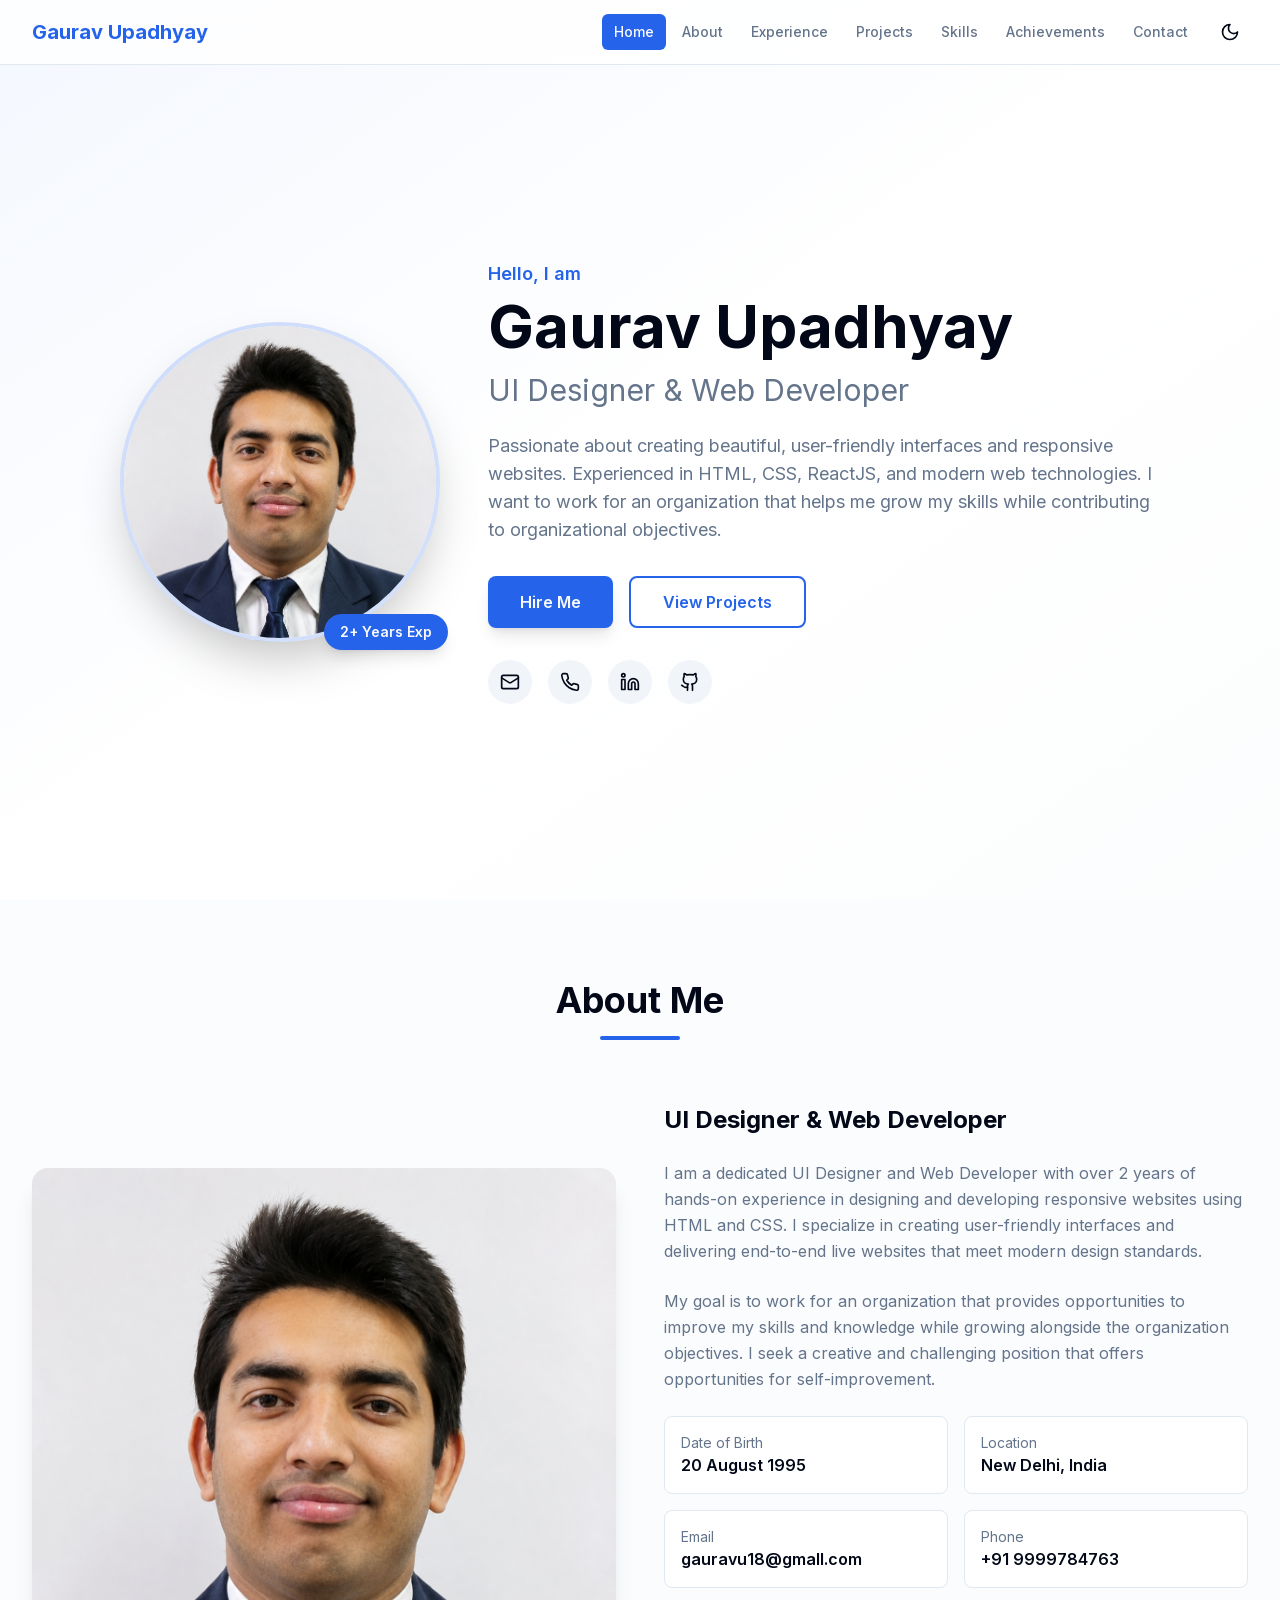
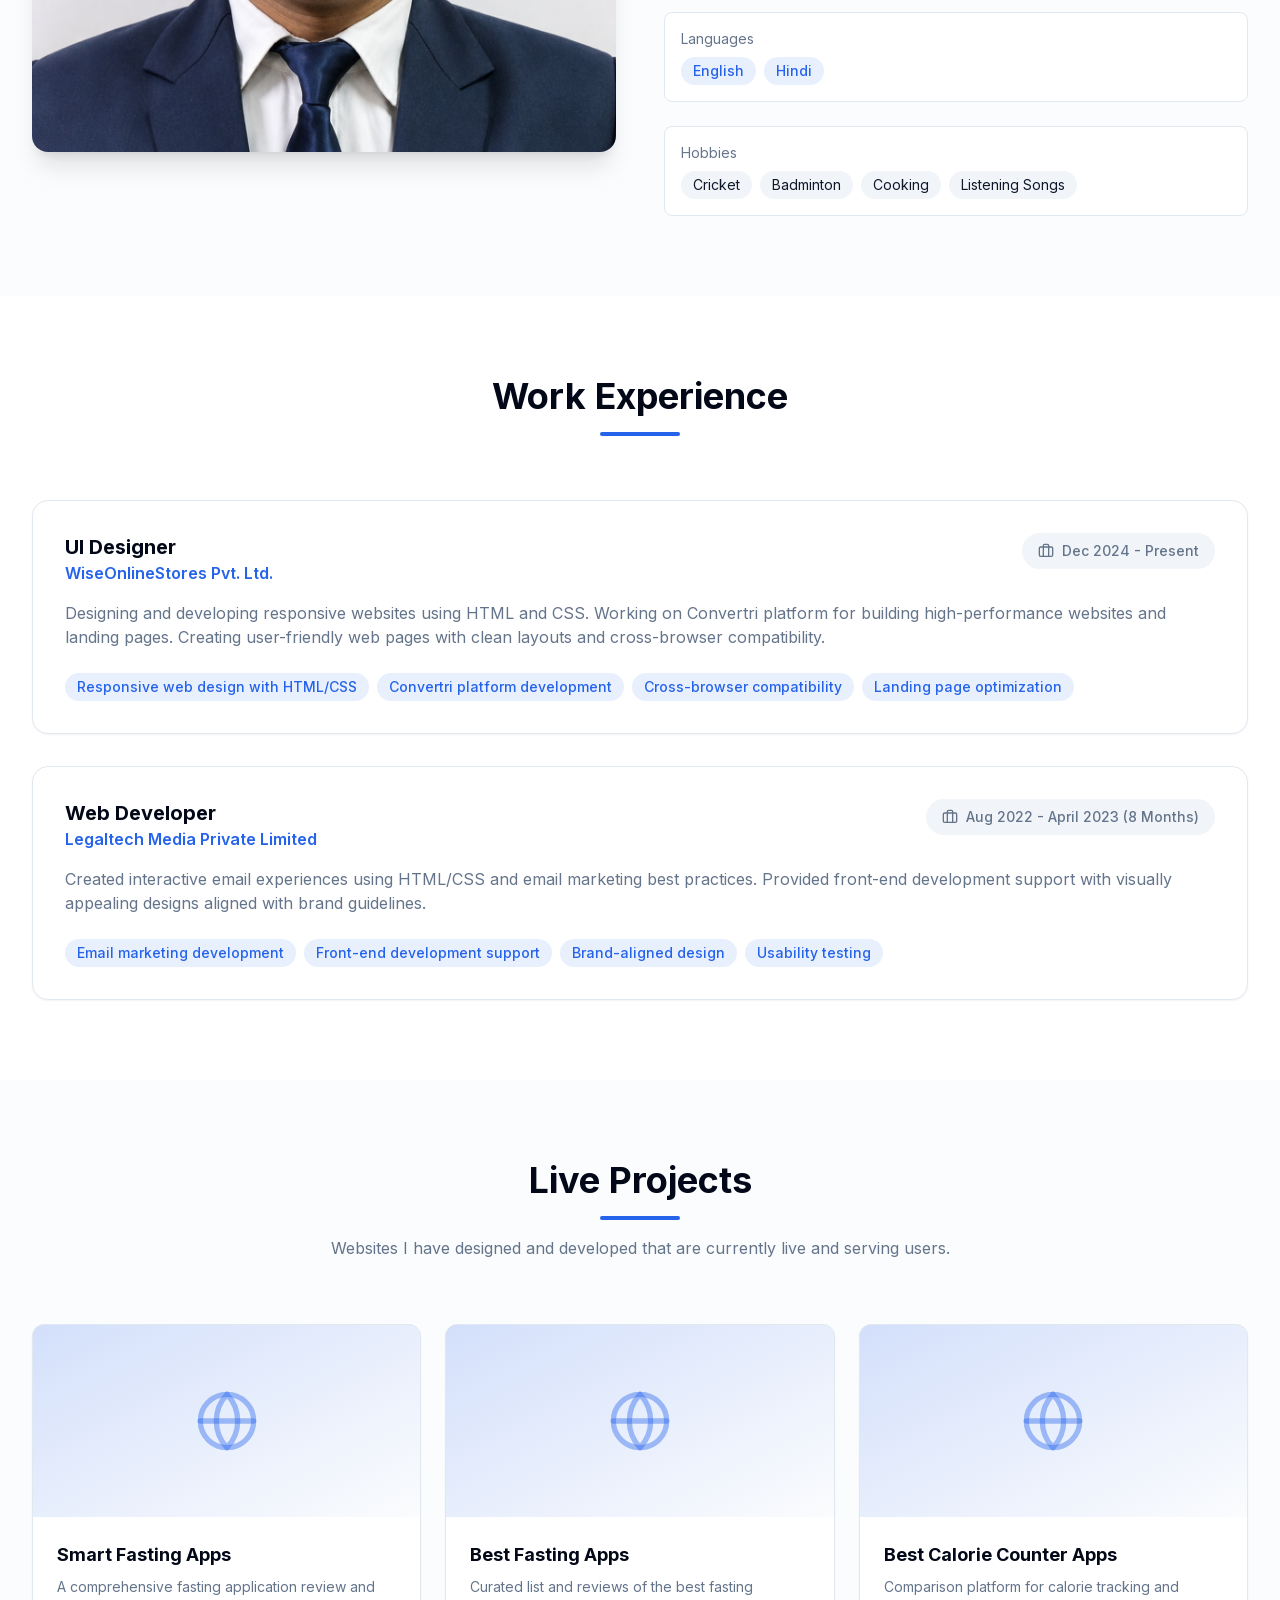
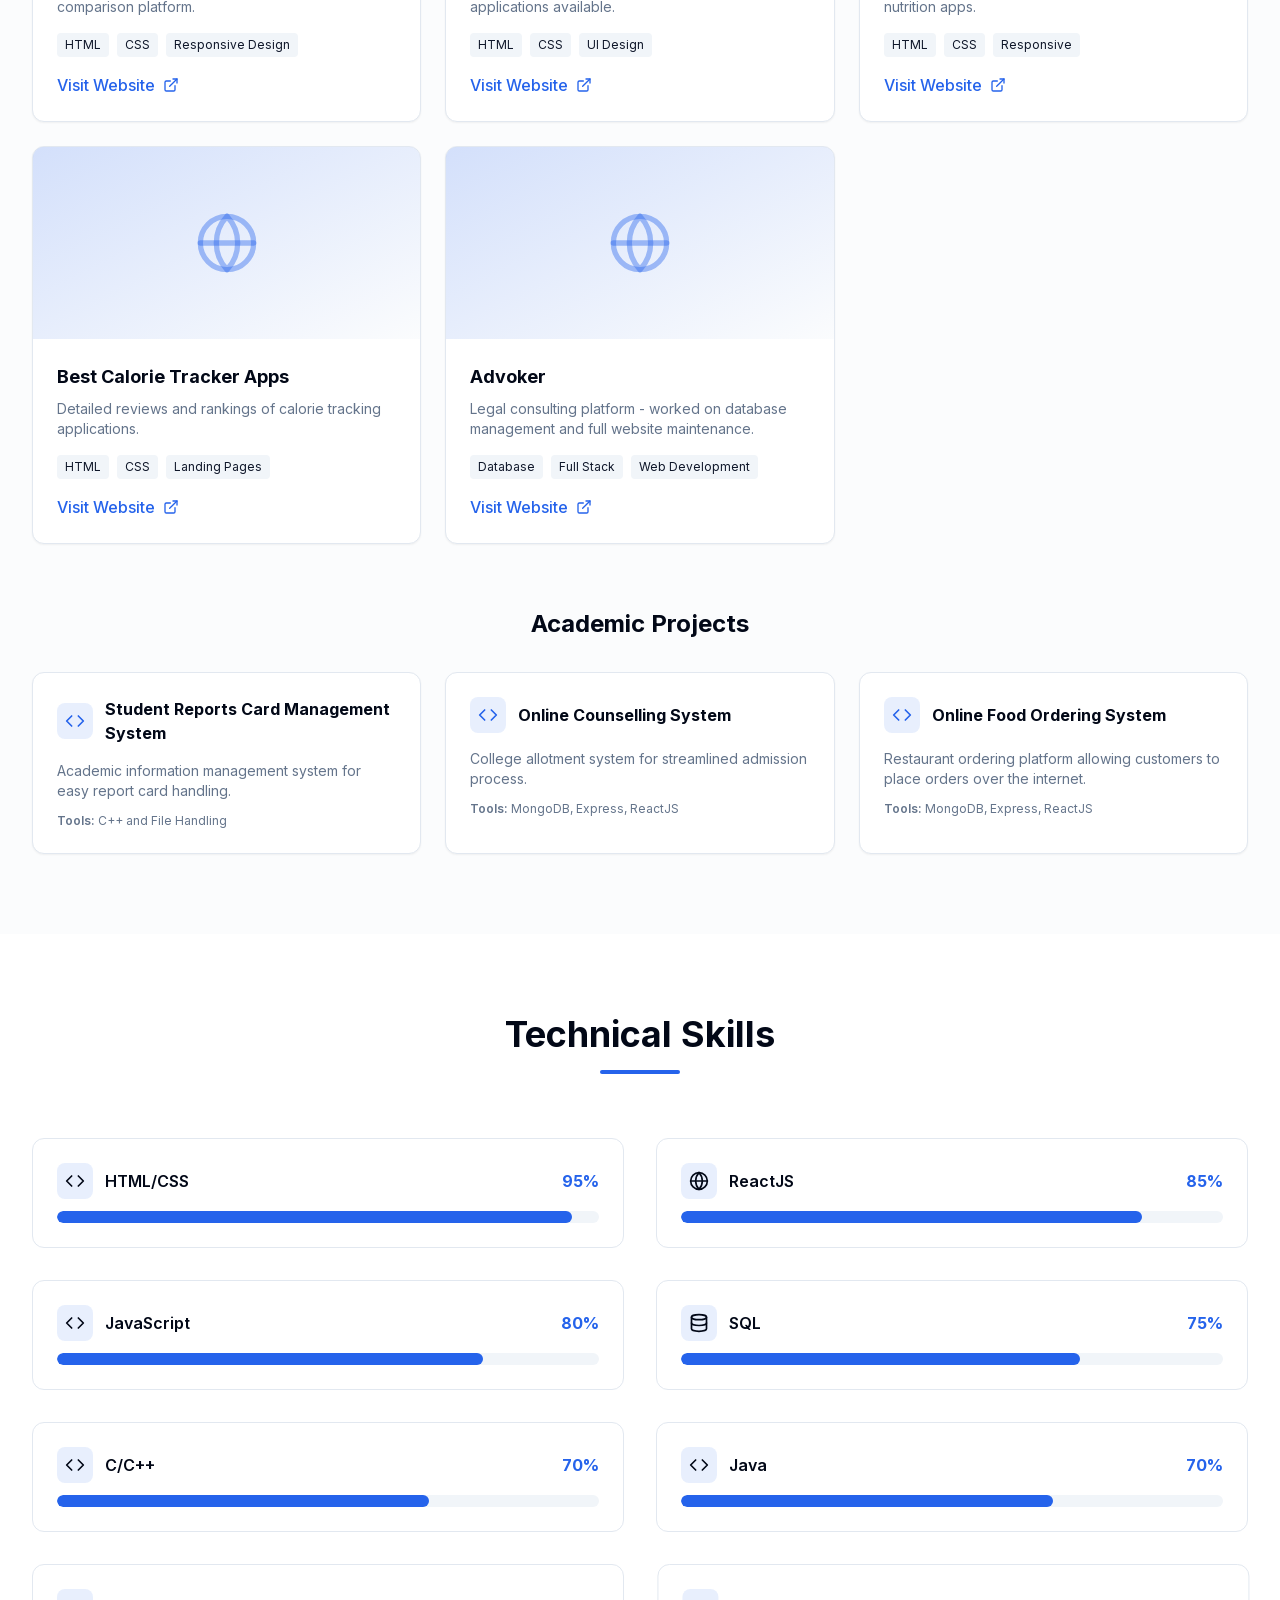
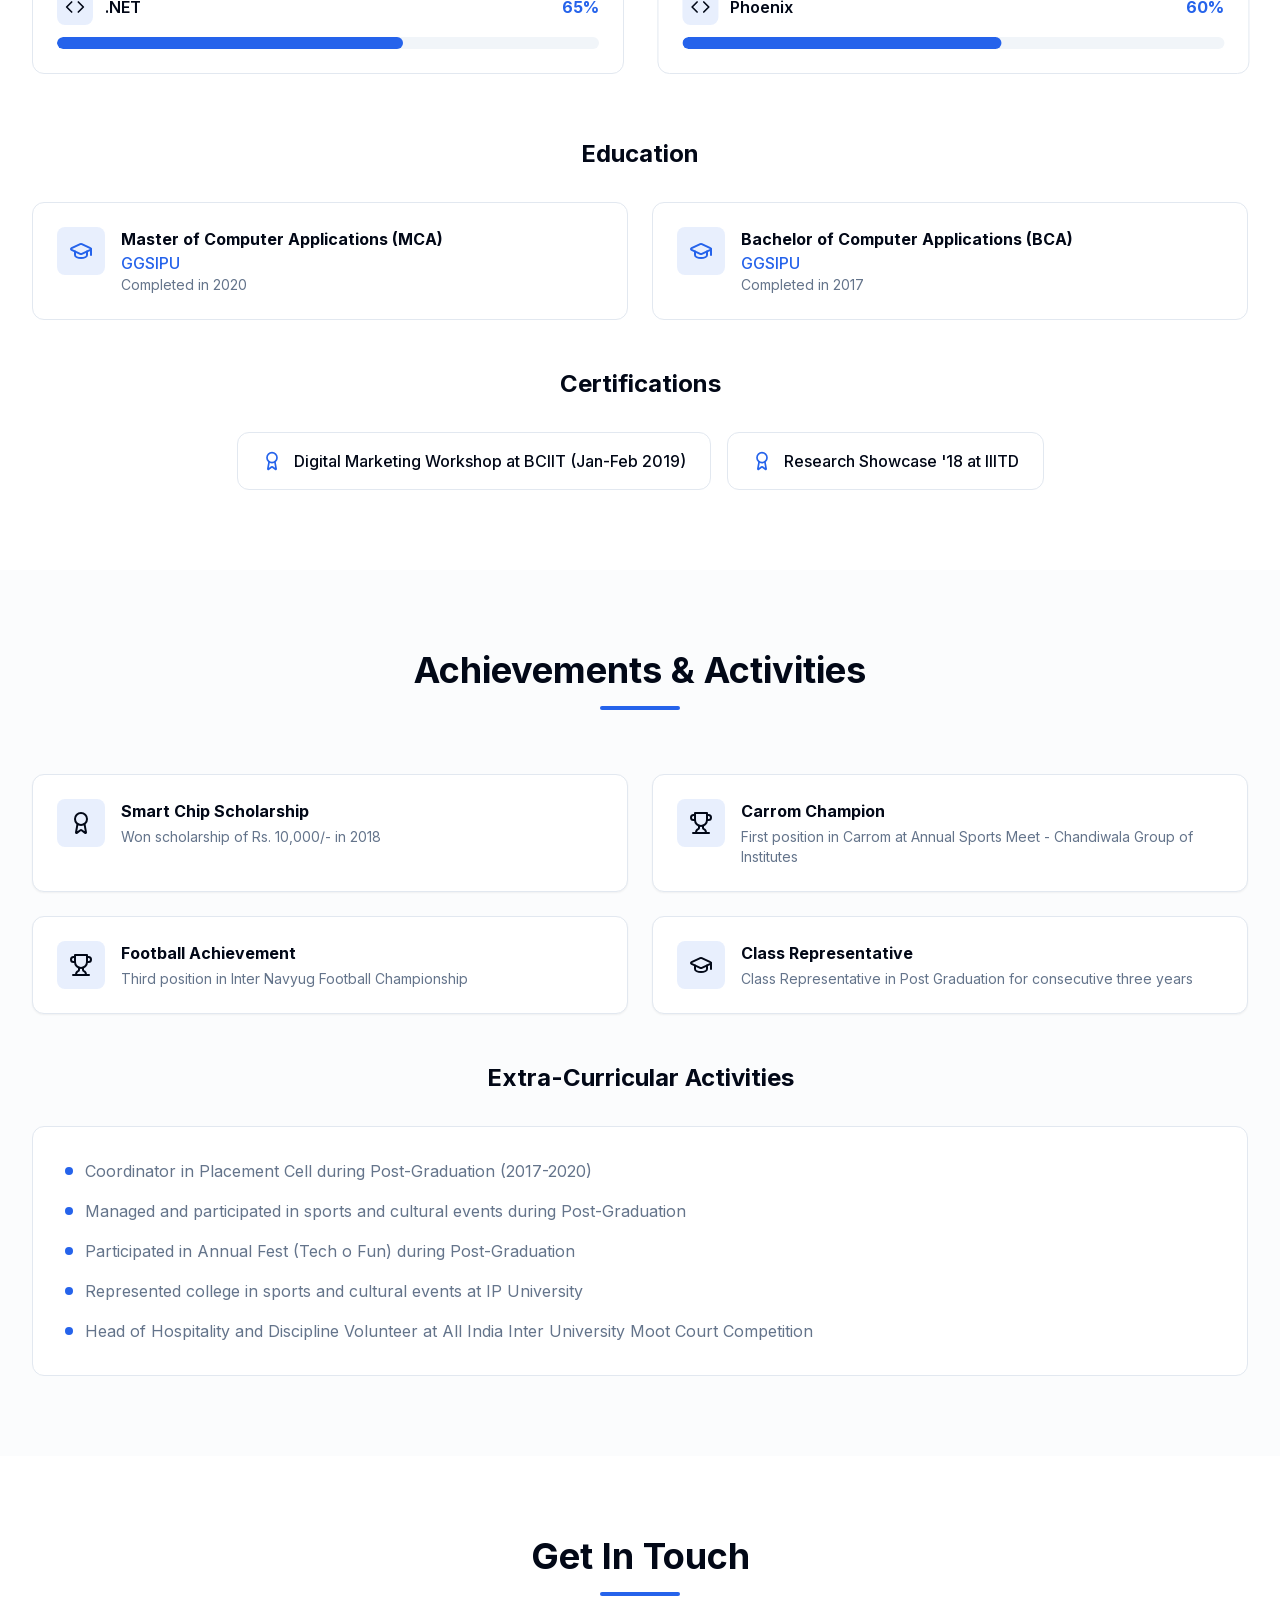
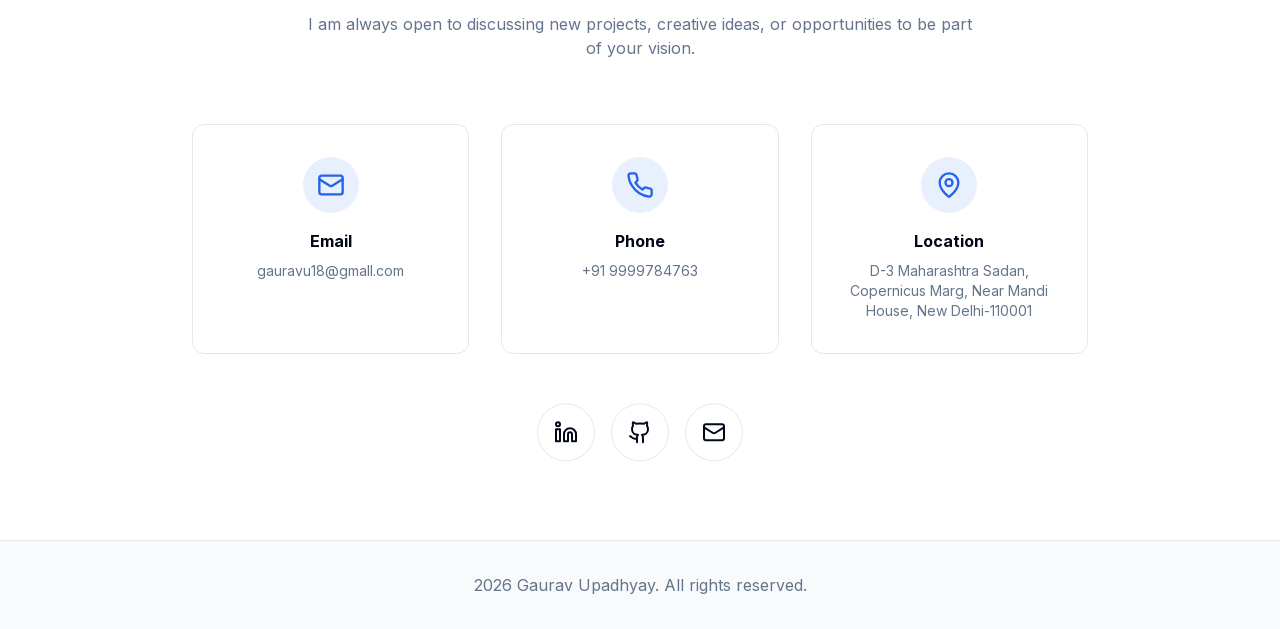
==== commit e8abd78b: "implement" ====
--- a/index.html
+++ b/index.html
@@ -1 +1 @@
-<!DOCTYPE html><html lang="en"><head><meta charSet="utf-8"/><meta name="viewport" content="width=device-width, initial-scale=1"/><link rel="preload" as="image" href="/profile.png"/><link rel="stylesheet" href="/_next/static/css/f2cd96c8c13097f3.css" data-precedence="next"/><link rel="preload" as="script" fetchPriority="low" href="/_next/static/chunks/webpack-6a93d4f4b6c836d1.js"/><script src="/_next/static/chunks/4bd1b696-26805bb0e48c55d3.js" async=""></script><script src="/_next/static/chunks/517-9ff6282ea870c8a2.js" async=""></script><script src="/_next/static/chunks/main-app-4cc97a7faca50d0d.js" async=""></script><script src="/_next/static/chunks/558-aba165919832e3f8.js" async=""></script><script src="/_next/static/chunks/app/page-7846a0dae5b64838.js" async=""></script><title>Gaurav Upadhyay | UI Designer &amp; Web Developer</title><meta name="description" content="Portfolio of Gaurav Upadhyay - UI Designer and Web Developer with 2+ years of experience in HTML, CSS, ReactJS, and responsive web design."/><script src="/_next/static/chunks/polyfills-42372ed130431b0a.js" noModule=""></script></head><body class="__className_f367f3"><div class="min-h-screen transition-colors duration-300 "><div class="bg-background text-foreground"><nav class="fixed top-0 left-0 right-0 z-50 bg-background/80 backdrop-blur-md border-b border-border"><div class="max-w-7xl mx-auto px-4 sm:px-6 lg:px-8"><div class="flex items-center justify-between h-16"><div class="text-xl font-bold text-primary" style="opacity:0;transform:translateX(-20px)">Gaurav Upadhyay</div><div class="hidden md:flex items-center gap-1"><button class="px-3 py-2 rounded-md text-sm font-medium transition-colors bg-primary text-primary-foreground">Home</button><button class="px-3 py-2 rounded-md text-sm font-medium transition-colors text-muted-foreground hover:text-foreground hover:bg-muted">About</button><button class="px-3 py-2 rounded-md text-sm font-medium transition-colors text-muted-foreground hover:text-foreground hover:bg-muted">Experience</button><button class="px-3 py-2 rounded-md text-sm font-medium transition-colors text-muted-foreground hover:text-foreground hover:bg-muted">Projects</button><button class="px-3 py-2 rounded-md text-sm font-medium transition-colors text-muted-foreground hover:text-foreground hover:bg-muted">Skills</button><button class="px-3 py-2 rounded-md text-sm font-medium transition-colors text-muted-foreground hover:text-foreground hover:bg-muted">Achievements</button><button class="px-3 py-2 rounded-md text-sm font-medium transition-colors text-muted-foreground hover:text-foreground hover:bg-muted">Contact</button><button class="ml-2 p-2 rounded-md hover:bg-muted transition-colors"><svg xmlns="http://www.w3.org/2000/svg" width="24" height="24" viewBox="0 0 24 24" fill="none" stroke="currentColor" stroke-width="2" stroke-linecap="round" stroke-linejoin="round" class="lucide lucide-moon w-5 h-5"><path d="M12 3a6 6 0 0 0 9 9 9 9 0 1 1-9-9Z"></path></svg></button></div><div class="md:hidden flex items-center gap-2"><button class="p-2 rounded-md hover:bg-muted transition-colors"><svg xmlns="http://www.w3.org/2000/svg" width="24" height="24" viewBox="0 0 24 24" fill="none" stroke="currentColor" stroke-width="2" stroke-linecap="round" stroke-linejoin="round" class="lucide lucide-moon w-5 h-5"><path d="M12 3a6 6 0 0 0 9 9 9 9 0 1 1-9-9Z"></path></svg></button><button class="p-2 rounded-md hover:bg-muted transition-colors"><svg xmlns="http://www.w3.org/2000/svg" width="24" height="24" viewBox="0 0 24 24" fill="none" stroke="currentColor" stroke-width="2" stroke-linecap="round" stroke-linejoin="round" class="lucide lucide-menu w-6 h-6"><line x1="4" x2="20" y1="12" y2="12"></line><line x1="4" x2="20" y1="6" y2="6"></line><line x1="4" x2="20" y1="18" y2="18"></line></svg></button></div></div></div></nav><section id="home" class="min-h-screen flex items-center justify-center pt-16 relative overflow-hidden"><div class="absolute inset-0 bg-gradient-to-br from-primary/5 via-background to-secondary/20"></div><div class="max-w-7xl mx-auto px-4 sm:px-6 lg:px-8 relative z-10"><div class="flex flex-col lg:flex-row items-center gap-12"><div class="flex-shrink-0" style="opacity:0;transform:translateY(40px)"><div class="relative"><div class="w-64 h-64 md:w-80 md:h-80 rounded-full overflow-hidden border-4 border-primary/20 shadow-2xl"><img alt="Gaurav Upadhyay" width="320" height="320" decoding="async" data-nimg="1" class="w-full h-full object-cover" style="color:transparent" src="/profile.png"/></div><div class="absolute -bottom-2 -right-2 bg-primary text-primary-foreground px-4 py-2 rounded-full text-sm font-semibold shadow-lg" style="transform:scale(0)">2+ Years Exp</div></div></div><div class="text-center lg:text-left" style="opacity:0;transform:translateY(40px)"><p class="text-primary font-semibold text-lg mb-2" style="opacity:0">Hello, I am</p><h1 class="text-4xl md:text-6xl font-bold mb-4" style="opacity:0;transform:translateY(20px)">Gaurav Upadhyay</h1><h2 class="text-2xl md:text-3xl text-muted-foreground mb-6" style="opacity:0;transform:translateY(20px)">UI Designer &amp; Web Developer</h2><p class="text-lg text-muted-foreground max-w-2xl mb-8" style="opacity:0">Passionate about creating beautiful, user-friendly interfaces and responsive websites. Experienced in HTML, CSS, ReactJS, and modern web technologies. I want to work for an organization that helps me grow my skills while contributing to organizational objectives.</p><div class="flex flex-wrap gap-4 justify-center lg:justify-start" style="opacity:0;transform:translateY(20px)"><button class="px-8 py-3 bg-primary text-primary-foreground rounded-lg font-semibold hover:bg-primary/90 transition-colors shadow-lg">Hire Me</button><button class="px-8 py-3 border-2 border-primary text-primary rounded-lg font-semibold hover:bg-primary hover:text-primary-foreground transition-colors">View Projects</button></div><div class="flex gap-4 mt-8 justify-center lg:justify-start" style="opacity:0"><a href="mailto:gauravu18@gmall.com" class="p-3 rounded-full bg-muted hover:bg-primary hover:text-primary-foreground transition-colors"><svg xmlns="http://www.w3.org/2000/svg" width="24" height="24" viewBox="0 0 24 24" fill="none" stroke="currentColor" stroke-width="2" stroke-linecap="round" stroke-linejoin="round" class="lucide lucide-mail w-5 h-5"><rect width="20" height="16" x="2" y="4" rx="2"></rect><path d="m22 7-8.97 5.7a1.94 1.94 0 0 1-2.06 0L2 7"></path></svg></a><a href="tel:9999784763" class="p-3 rounded-full bg-muted hover:bg-primary hover:text-primary-foreground transition-colors"><svg xmlns="http://www.w3.org/2000/svg" width="24" height="24" viewBox="0 0 24 24" fill="none" stroke="currentColor" stroke-width="2" stroke-linecap="round" stroke-linejoin="round" class="lucide lucide-phone w-5 h-5"><path d="M22 16.92v3a2 2 0 0 1-2.18 2 19.79 19.79 0 0 1-8.63-3.07 19.5 19.5 0 0 1-6-6 19.79 19.79 0 0 1-3.07-8.67A2 2 0 0 1 4.11 2h3a2 2 0 0 1 2 1.72 12.84 12.84 0 0 0 .7 2.81 2 2 0 0 1-.45 2.11L8.09 9.91a16 16 0 0 0 6 6l1.27-1.27a2 2 0 0 1 2.11-.45 12.84 12.84 0 0 0 2.81.7A2 2 0 0 1 22 16.92z"></path></svg></a><a href="#" class="p-3 rounded-full bg-muted hover:bg-primary hover:text-primary-foreground transition-colors"><svg xmlns="http://www.w3.org/2000/svg" width="24" height="24" viewBox="0 0 24 24" fill="none" stroke="currentColor" stroke-width="2" stroke-linecap="round" stroke-linejoin="round" class="lucide lucide-linkedin w-5 h-5"><path d="M16 8a6 6 0 0 1 6 6v7h-4v-7a2 2 0 0 0-2-2 2 2 0 0 0-2 2v7h-4v-7a6 6 0 0 1 6-6z"></path><rect width="4" height="12" x="2" y="9"></rect><circle cx="4" cy="4" r="2"></circle></svg></a><a href="#" class="p-3 rounded-full bg-muted hover:bg-primary hover:text-primary-foreground transition-colors"><svg xmlns="http://www.w3.org/2000/svg" width="24" height="24" viewBox="0 0 24 24" fill="none" stroke="currentColor" stroke-width="2" stroke-linecap="round" stroke-linejoin="round" class="lucide lucide-github w-5 h-5"><path d="M15 22v-4a4.8 4.8 0 0 0-1-3.5c3 0 6-2 6-5.5.08-1.25-.27-2.48-1-3.5.28-1.15.28-2.35 0-3.5 0 0-1 0-3 1.5-2.64-.5-5.36-.5-8 0C6 2 5 2 5 2c-.3 1.15-.3 2.35 0 3.5A5.403 5.403 0 0 0 4 9c0 3.5 3 5.5 6 5.5-.39.49-.68 1.05-.85 1.65-.17.6-.22 1.23-.15 1.85v4"></path><path d="M9 18c-4.51 2-5-2-7-2"></path></svg></a></div></div></div><div class="absolute bottom-8 left-1/2 -translate-x-1/2" style="opacity:0"><svg xmlns="http://www.w3.org/2000/svg" width="24" height="24" viewBox="0 0 24 24" fill="none" stroke="currentColor" stroke-width="2" stroke-linecap="round" stroke-linejoin="round" class="lucide lucide-chevron-down w-8 h-8 text-muted-foreground"><path d="m6 9 6 6 6-6"></path></svg></div></div></section><section id="about" class="py-20 bg-muted/30"><div class="max-w-7xl mx-auto px-4 sm:px-6 lg:px-8"><div class="text-center mb-16" style="opacity:0;transform:translateY(30px)"><h2 class="text-3xl md:text-4xl font-bold mb-4">About Me</h2><div class="w-20 h-1 bg-primary mx-auto rounded-full"></div></div><div class="grid md:grid-cols-2 gap-12 items-center"><div style="opacity:0;transform:translateX(-30px)"><div class="rounded-2xl overflow-hidden shadow-xl"><img alt="Gaurav Upadhyay" loading="lazy" width="500" height="500" decoding="async" data-nimg="1" class="w-full h-auto object-cover" style="color:transparent" src="/profile.png"/></div></div><div class="space-y-6" style="opacity:0;transform:translateX(30px)"><h3 class="text-2xl font-bold">UI Designer &amp; Web Developer</h3><p class="text-muted-foreground leading-relaxed">I am a dedicated UI Designer and Web Developer with over 2 years of hands-on experience in designing and developing responsive websites using HTML and CSS. I specialize in creating user-friendly interfaces and delivering end-to-end live websites that meet modern design standards.</p><p class="text-muted-foreground leading-relaxed">My goal is to work for an organization that provides opportunities to improve my skills and knowledge while growing alongside the organization objectives. I seek a creative and challenging position that offers opportunities for self-improvement.</p><div class="grid grid-cols-2 gap-4"><div class="bg-card p-4 rounded-lg border border-border"><p class="text-sm text-muted-foreground">Date of Birth</p><p class="font-semibold">20 August 1995</p></div><div class="bg-card p-4 rounded-lg border border-border"><p class="text-sm text-muted-foreground">Location</p><p class="font-semibold">New Delhi, India</p></div><div class="bg-card p-4 rounded-lg border border-border"><p class="text-sm text-muted-foreground">Email</p><p class="font-semibold">gauravu18@gmall.com</p></div><div class="bg-card p-4 rounded-lg border border-border"><p class="text-sm text-muted-foreground">Phone</p><p class="font-semibold">+91 9999784763</p></div></div><div class="bg-card p-4 rounded-lg border border-border"><p class="text-sm text-muted-foreground mb-2">Languages</p><div class="flex gap-2"><span class="px-3 py-1 bg-primary/10 text-primary rounded-full text-sm font-medium">English</span><span class="px-3 py-1 bg-primary/10 text-primary rounded-full text-sm font-medium">Hindi</span></div></div><div class="bg-card p-4 rounded-lg border border-border"><p class="text-sm text-muted-foreground mb-2">Hobbies</p><div class="flex flex-wrap gap-2"><span class="px-3 py-1 bg-secondary text-secondary-foreground rounded-full text-sm">Cricket</span><span class="px-3 py-1 bg-secondary text-secondary-foreground rounded-full text-sm">Badminton</span><span class="px-3 py-1 bg-secondary text-secondary-foreground rounded-full text-sm">Cooking</span><span class="px-3 py-1 bg-secondary text-secondary-foreground rounded-full text-sm">Listening Songs</span></div></div></div></div></div></section><section id="experience" class="py-20"><div class="max-w-7xl mx-auto px-4 sm:px-6 lg:px-8"><div class="text-center mb-16" style="opacity:0;transform:translateY(30px)"><h2 class="text-3xl md:text-4xl font-bold mb-4">Work Experience</h2><div class="w-20 h-1 bg-primary mx-auto rounded-full"></div></div><div class="space-y-8"><div class="bg-card border border-border rounded-2xl p-8 shadow-sm hover:shadow-md transition-shadow" style="opacity:0;transform:translateY(30px)"><div class="flex flex-col md:flex-row md:items-start md:justify-between gap-4 mb-4"><div><h3 class="text-xl font-bold">UI Designer</h3><p class="text-primary font-semibold">WiseOnlineStores Pvt. Ltd.</p></div><div class="flex items-center gap-2 text-muted-foreground bg-muted px-4 py-2 rounded-full"><svg xmlns="http://www.w3.org/2000/svg" width="24" height="24" viewBox="0 0 24 24" fill="none" stroke="currentColor" stroke-width="2" stroke-linecap="round" stroke-linejoin="round" class="lucide lucide-briefcase w-4 h-4"><path d="M16 20V4a2 2 0 0 0-2-2h-4a2 2 0 0 0-2 2v16"></path><rect width="20" height="14" x="2" y="6" rx="2"></rect></svg><span class="text-sm font-medium">Dec 2024 - Present</span></div></div><p class="text-muted-foreground mb-6">Designing and developing responsive websites using HTML and CSS. Working on Convertri platform for building high-performance websites and landing pages. Creating user-friendly web pages with clean layouts and cross-browser compatibility.</p><div class="flex flex-wrap gap-2"><span class="px-3 py-1 bg-primary/10 text-primary rounded-full text-sm font-medium">Responsive web design with HTML/CSS</span><span class="px-3 py-1 bg-primary/10 text-primary rounded-full text-sm font-medium">Convertri platform development</span><span class="px-3 py-1 bg-primary/10 text-primary rounded-full text-sm font-medium">Cross-browser compatibility</span><span class="px-3 py-1 bg-primary/10 text-primary rounded-full text-sm font-medium">Landing page optimization</span></div></div><div class="bg-card border border-border rounded-2xl p-8 shadow-sm hover:shadow-md transition-shadow" style="opacity:0;transform:translateY(30px)"><div class="flex flex-col md:flex-row md:items-start md:justify-between gap-4 mb-4"><div><h3 class="text-xl font-bold">Web Developer</h3><p class="text-primary font-semibold">Legaltech Media Private Limited</p></div><div class="flex items-center gap-2 text-muted-foreground bg-muted px-4 py-2 rounded-full"><svg xmlns="http://www.w3.org/2000/svg" width="24" height="24" viewBox="0 0 24 24" fill="none" stroke="currentColor" stroke-width="2" stroke-linecap="round" stroke-linejoin="round" class="lucide lucide-briefcase w-4 h-4"><path d="M16 20V4a2 2 0 0 0-2-2h-4a2 2 0 0 0-2 2v16"></path><rect width="20" height="14" x="2" y="6" rx="2"></rect></svg><span class="text-sm font-medium">Aug 2022 - April 2023 (8 Months)</span></div></div><p class="text-muted-foreground mb-6">Created interactive email experiences using HTML/CSS and email marketing best practices. Provided front-end development support with visually appealing designs aligned with brand guidelines.</p><div class="flex flex-wrap gap-2"><span class="px-3 py-1 bg-primary/10 text-primary rounded-full text-sm font-medium">Email marketing development</span><span class="px-3 py-1 bg-primary/10 text-primary rounded-full text-sm font-medium">Front-end development support</span><span class="px-3 py-1 bg-primary/10 text-primary rounded-full text-sm font-medium">Brand-aligned design</span><span class="px-3 py-1 bg-primary/10 text-primary rounded-full text-sm font-medium">Usability testing</span></div></div></div></div></section><section id="projects" class="py-20 bg-muted/30"><div class="max-w-7xl mx-auto px-4 sm:px-6 lg:px-8"><div class="text-center mb-16" style="opacity:0;transform:translateY(30px)"><h2 class="text-3xl md:text-4xl font-bold mb-4">Live Projects</h2><div class="w-20 h-1 bg-primary mx-auto rounded-full"></div><p class="text-muted-foreground mt-4 max-w-2xl mx-auto">Websites I have designed and developed that are currently live and serving users.</p></div><div class="grid md:grid-cols-2 lg:grid-cols-3 gap-6"><div class="bg-card border border-border rounded-xl overflow-hidden shadow-sm hover:shadow-lg transition-all hover:-translate-y-1" style="opacity:0;transform:translateY(30px)"><div class="h-48 bg-gradient-to-br from-primary/20 to-secondary/30 flex items-center justify-center"><svg xmlns="http://www.w3.org/2000/svg" width="24" height="24" viewBox="0 0 24 24" fill="none" stroke="currentColor" stroke-width="2" stroke-linecap="round" stroke-linejoin="round" class="lucide lucide-globe w-16 h-16 text-primary/40"><circle cx="12" cy="12" r="10"></circle><path d="M12 2a14.5 14.5 0 0 0 0 20 14.5 14.5 0 0 0 0-20"></path><path d="M2 12h20"></path></svg></div><div class="p-6"><h3 class="text-lg font-bold mb-2">Smart Fasting Apps</h3><p class="text-muted-foreground text-sm mb-4">A comprehensive fasting application review and comparison platform.</p><div class="flex flex-wrap gap-2 mb-4"><span class="px-2 py-1 bg-secondary text-secondary-foreground rounded text-xs">HTML</span><span class="px-2 py-1 bg-secondary text-secondary-foreground rounded text-xs">CSS</span><span class="px-2 py-1 bg-secondary text-secondary-foreground rounded text-xs">Responsive Design</span></div><a href="https://smartfastingapps.com" target="_blank" rel="noopener noreferrer" class="inline-flex items-center gap-2 text-primary font-medium hover:underline">Visit Website <svg xmlns="http://www.w3.org/2000/svg" width="24" height="24" viewBox="0 0 24 24" fill="none" stroke="currentColor" stroke-width="2" stroke-linecap="round" stroke-linejoin="round" class="lucide lucide-external-link w-4 h-4"><path d="M15 3h6v6"></path><path d="M10 14 21 3"></path><path d="M18 13v6a2 2 0 0 1-2 2H5a2 2 0 0 1-2-2V8a2 2 0 0 1 2-2h6"></path></svg></a></div></div><div class="bg-card border border-border rounded-xl overflow-hidden shadow-sm hover:shadow-lg transition-all hover:-translate-y-1" style="opacity:0;transform:translateY(30px)"><div class="h-48 bg-gradient-to-br from-primary/20 to-secondary/30 flex items-center justify-center"><svg xmlns="http://www.w3.org/2000/svg" width="24" height="24" viewBox="0 0 24 24" fill="none" stroke="currentColor" stroke-width="2" stroke-linecap="round" stroke-linejoin="round" class="lucide lucide-globe w-16 h-16 text-primary/40"><circle cx="12" cy="12" r="10"></circle><path d="M12 2a14.5 14.5 0 0 0 0 20 14.5 14.5 0 0 0 0-20"></path><path d="M2 12h20"></path></svg></div><div class="p-6"><h3 class="text-lg font-bold mb-2">Best Fasting Apps</h3><p class="text-muted-foreground text-sm mb-4">Curated list and reviews of the best fasting applications available.</p><div class="flex flex-wrap gap-2 mb-4"><span class="px-2 py-1 bg-secondary text-secondary-foreground rounded text-xs">HTML</span><span class="px-2 py-1 bg-secondary text-secondary-foreground rounded text-xs">CSS</span><span class="px-2 py-1 bg-secondary text-secondary-foreground rounded text-xs">UI Design</span></div><a href="https://bestfastingapps.com" target="_blank" rel="noopener noreferrer" class="inline-flex items-center gap-2 text-primary font-medium hover:underline">Visit Website <svg xmlns="http://www.w3.org/2000/svg" width="24" height="24" viewBox="0 0 24 24" fill="none" stroke="currentColor" stroke-width="2" stroke-linecap="round" stroke-linejoin="round" class="lucide lucide-external-link w-4 h-4"><path d="M15 3h6v6"></path><path d="M10 14 21 3"></path><path d="M18 13v6a2 2 0 0 1-2 2H5a2 2 0 0 1-2-2V8a2 2 0 0 1 2-2h6"></path></svg></a></div></div><div class="bg-card border border-border rounded-xl overflow-hidden shadow-sm hover:shadow-lg transition-all hover:-translate-y-1" style="opacity:0;transform:translateY(30px)"><div class="h-48 bg-gradient-to-br from-primary/20 to-secondary/30 flex items-center justify-center"><svg xmlns="http://www.w3.org/2000/svg" width="24" height="24" viewBox="0 0 24 24" fill="none" stroke="currentColor" stroke-width="2" stroke-linecap="round" stroke-linejoin="round" class="lucide lucide-globe w-16 h-16 text-primary/40"><circle cx="12" cy="12" r="10"></circle><path d="M12 2a14.5 14.5 0 0 0 0 20 14.5 14.5 0 0 0 0-20"></path><path d="M2 12h20"></path></svg></div><div class="p-6"><h3 class="text-lg font-bold mb-2">Best Calorie Counter Apps</h3><p class="text-muted-foreground text-sm mb-4">Comparison platform for calorie tracking and nutrition apps.</p><div class="flex flex-wrap gap-2 mb-4"><span class="px-2 py-1 bg-secondary text-secondary-foreground rounded text-xs">HTML</span><span class="px-2 py-1 bg-secondary text-secondary-foreground rounded text-xs">CSS</span><span class="px-2 py-1 bg-secondary text-secondary-foreground rounded text-xs">Responsive</span></div><a href="https://bestcaloriecounterapps.com" target="_blank" rel="noopener noreferrer" class="inline-flex items-center gap-2 text-primary font-medium hover:underline">Visit Website <svg xmlns="http://www.w3.org/2000/svg" width="24" height="24" viewBox="0 0 24 24" fill="none" stroke="currentColor" stroke-width="2" stroke-linecap="round" stroke-linejoin="round" class="lucide lucide-external-link w-4 h-4"><path d="M15 3h6v6"></path><path d="M10 14 21 3"></path><path d="M18 13v6a2 2 0 0 1-2 2H5a2 2 0 0 1-2-2V8a2 2 0 0 1 2-2h6"></path></svg></a></div></div><div class="bg-card border border-border rounded-xl overflow-hidden shadow-sm hover:shadow-lg transition-all hover:-translate-y-1" style="opacity:0;transform:translateY(30px)"><div class="h-48 bg-gradient-to-br from-primary/20 to-secondary/30 flex items-center justify-center"><svg xmlns="http://www.w3.org/2000/svg" width="24" height="24" viewBox="0 0 24 24" fill="none" stroke="currentColor" stroke-width="2" stroke-linecap="round" stroke-linejoin="round" class="lucide lucide-globe w-16 h-16 text-primary/40"><circle cx="12" cy="12" r="10"></circle><path d="M12 2a14.5 14.5 0 0 0 0 20 14.5 14.5 0 0 0 0-20"></path><path d="M2 12h20"></path></svg></div><div class="p-6"><h3 class="text-lg font-bold mb-2">Best Calorie Tracker Apps</h3><p class="text-muted-foreground text-sm mb-4">Detailed reviews and rankings of calorie tracking applications.</p><div class="flex flex-wrap gap-2 mb-4"><span class="px-2 py-1 bg-secondary text-secondary-foreground rounded text-xs">HTML</span><span class="px-2 py-1 bg-secondary text-secondary-foreground rounded text-xs">CSS</span><span class="px-2 py-1 bg-secondary text-secondary-foreground rounded text-xs">Landing Pages</span></div><a href="https://bestcalorietrackerapps.com" target="_blank" rel="noopener noreferrer" class="inline-flex items-center gap-2 text-primary font-medium hover:underline">Visit Website <svg xmlns="http://www.w3.org/2000/svg" width="24" height="24" viewBox="0 0 24 24" fill="none" stroke="currentColor" stroke-width="2" stroke-linecap="round" stroke-linejoin="round" class="lucide lucide-external-link w-4 h-4"><path d="M15 3h6v6"></path><path d="M10 14 21 3"></path><path d="M18 13v6a2 2 0 0 1-2 2H5a2 2 0 0 1-2-2V8a2 2 0 0 1 2-2h6"></path></svg></a></div></div><div class="bg-card border border-border rounded-xl overflow-hidden shadow-sm hover:shadow-lg transition-all hover:-translate-y-1" style="opacity:0;transform:translateY(30px)"><div class="h-48 bg-gradient-to-br from-primary/20 to-secondary/30 flex items-center justify-center"><svg xmlns="http://www.w3.org/2000/svg" width="24" height="24" viewBox="0 0 24 24" fill="none" stroke="currentColor" stroke-width="2" stroke-linecap="round" stroke-linejoin="round" class="lucide lucide-globe w-16 h-16 text-primary/40"><circle cx="12" cy="12" r="10"></circle><path d="M12 2a14.5 14.5 0 0 0 0 20 14.5 14.5 0 0 0 0-20"></path><path d="M2 12h20"></path></svg></div><div class="p-6"><h3 class="text-lg font-bold mb-2">Advoker</h3><p class="text-muted-foreground text-sm mb-4">Legal consulting platform - worked on database management and full website maintenance.</p><div class="flex flex-wrap gap-2 mb-4"><span class="px-2 py-1 bg-secondary text-secondary-foreground rounded text-xs">Database</span><span class="px-2 py-1 bg-secondary text-secondary-foreground rounded text-xs">Full Stack</span><span class="px-2 py-1 bg-secondary text-secondary-foreground rounded text-xs">Web Development</span></div><a href="https://www.advoker.com" target="_blank" rel="noopener noreferrer" class="inline-flex items-center gap-2 text-primary font-medium hover:underline">Visit Website <svg xmlns="http://www.w3.org/2000/svg" width="24" height="24" viewBox="0 0 24 24" fill="none" stroke="currentColor" stroke-width="2" stroke-linecap="round" stroke-linejoin="round" class="lucide lucide-external-link w-4 h-4"><path d="M15 3h6v6"></path><path d="M10 14 21 3"></path><path d="M18 13v6a2 2 0 0 1-2 2H5a2 2 0 0 1-2-2V8a2 2 0 0 1 2-2h6"></path></svg></a></div></div></div><div class="mt-16" style="opacity:0;transform:translateY(30px)"><h3 class="text-2xl font-bold text-center mb-8">Academic Projects</h3><div class="grid md:grid-cols-3 gap-6"><div class="bg-card border border-border rounded-xl p-6 shadow-sm" style="opacity:0;transform:translateY(20px)"><div class="flex items-center gap-3 mb-4"><div class="p-2 bg-primary/10 rounded-lg"><svg xmlns="http://www.w3.org/2000/svg" width="24" height="24" viewBox="0 0 24 24" fill="none" stroke="currentColor" stroke-width="2" stroke-linecap="round" stroke-linejoin="round" class="lucide lucide-code w-5 h-5 text-primary"><polyline points="16 18 22 12 16 6"></polyline><polyline points="8 6 2 12 8 18"></polyline></svg></div><h4 class="font-bold">Student Reports Card Management System</h4></div><p class="text-muted-foreground text-sm mb-3">Academic information management system for easy report card handling.</p><p class="text-xs text-muted-foreground"><span class="font-semibold">Tools:</span> <!-- -->C++ and File Handling</p></div><div class="bg-card border border-border rounded-xl p-6 shadow-sm" style="opacity:0;transform:translateY(20px)"><div class="flex items-center gap-3 mb-4"><div class="p-2 bg-primary/10 rounded-lg"><svg xmlns="http://www.w3.org/2000/svg" width="24" height="24" viewBox="0 0 24 24" fill="none" stroke="currentColor" stroke-width="2" stroke-linecap="round" stroke-linejoin="round" class="lucide lucide-code w-5 h-5 text-primary"><polyline points="16 18 22 12 16 6"></polyline><polyline points="8 6 2 12 8 18"></polyline></svg></div><h4 class="font-bold">Online Counselling System</h4></div><p class="text-muted-foreground text-sm mb-3">College allotment system for streamlined admission process.</p><p class="text-xs text-muted-foreground"><span class="font-semibold">Tools:</span> <!-- -->MongoDB, Express, ReactJS</p></div><div class="bg-card border border-border rounded-xl p-6 shadow-sm" style="opacity:0;transform:translateY(20px)"><div class="flex items-center gap-3 mb-4"><div class="p-2 bg-primary/10 rounded-lg"><svg xmlns="http://www.w3.org/2000/svg" width="24" height="24" viewBox="0 0 24 24" fill="none" stroke="currentColor" stroke-width="2" stroke-linecap="round" stroke-linejoin="round" class="lucide lucide-code w-5 h-5 text-primary"><polyline points="16 18 22 12 16 6"></polyline><polyline points="8 6 2 12 8 18"></polyline></svg></div><h4 class="font-bold">Online Food Ordering System</h4></div><p class="text-muted-foreground text-sm mb-3">Restaurant ordering platform allowing customers to place orders over the internet.</p><p class="text-xs text-muted-foreground"><span class="font-semibold">Tools:</span> <!-- -->MongoDB, Express, ReactJS</p></div></div></div></div></section><section id="skills" class="py-20"><div class="max-w-7xl mx-auto px-4 sm:px-6 lg:px-8"><div class="text-center mb-16" style="opacity:0;transform:translateY(30px)"><h2 class="text-3xl md:text-4xl font-bold mb-4">Technical Skills</h2><div class="w-20 h-1 bg-primary mx-auto rounded-full"></div></div><div class="grid md:grid-cols-2 gap-8"><div class="bg-card border border-border rounded-xl p-6" style="opacity:0;transform:translateX(-30px)"><div class="flex items-center justify-between mb-3"><div class="flex items-center gap-3"><div class="p-2 bg-primary/10 rounded-lg"><svg xmlns="http://www.w3.org/2000/svg" width="24" height="24" viewBox="0 0 24 24" fill="none" stroke="currentColor" stroke-width="2" stroke-linecap="round" stroke-linejoin="round" class="lucide lucide-code w-5 h-5"><polyline points="16 18 22 12 16 6"></polyline><polyline points="8 6 2 12 8 18"></polyline></svg></div><span class="font-semibold">HTML/CSS</span></div><span class="text-primary font-bold">95<!-- -->%</span></div><div class="w-full h-3 bg-muted rounded-full overflow-hidden"><div class="h-full bg-primary rounded-full" style="width:0px"></div></div></div><div class="bg-card border border-border rounded-xl p-6" style="opacity:0;transform:translateX(30px)"><div class="flex items-center justify-between mb-3"><div class="flex items-center gap-3"><div class="p-2 bg-primary/10 rounded-lg"><svg xmlns="http://www.w3.org/2000/svg" width="24" height="24" viewBox="0 0 24 24" fill="none" stroke="currentColor" stroke-width="2" stroke-linecap="round" stroke-linejoin="round" class="lucide lucide-globe w-5 h-5"><circle cx="12" cy="12" r="10"></circle><path d="M12 2a14.5 14.5 0 0 0 0 20 14.5 14.5 0 0 0 0-20"></path><path d="M2 12h20"></path></svg></div><span class="font-semibold">ReactJS</span></div><span class="text-primary font-bold">85<!-- -->%</span></div><div class="w-full h-3 bg-muted rounded-full overflow-hidden"><div class="h-full bg-primary rounded-full" style="width:0px"></div></div></div><div class="bg-card border border-border rounded-xl p-6" style="opacity:0;transform:translateX(-30px)"><div class="flex items-center justify-between mb-3"><div class="flex items-center gap-3"><div class="p-2 bg-primary/10 rounded-lg"><svg xmlns="http://www.w3.org/2000/svg" width="24" height="24" viewBox="0 0 24 24" fill="none" stroke="currentColor" stroke-width="2" stroke-linecap="round" stroke-linejoin="round" class="lucide lucide-code w-5 h-5"><polyline points="16 18 22 12 16 6"></polyline><polyline points="8 6 2 12 8 18"></polyline></svg></div><span class="font-semibold">JavaScript</span></div><span class="text-primary font-bold">80<!-- -->%</span></div><div class="w-full h-3 bg-muted rounded-full overflow-hidden"><div class="h-full bg-primary rounded-full" style="width:0px"></div></div></div><div class="bg-card border border-border rounded-xl p-6" style="opacity:0;transform:translateX(30px)"><div class="flex items-center justify-between mb-3"><div class="flex items-center gap-3"><div class="p-2 bg-primary/10 rounded-lg"><svg xmlns="http://www.w3.org/2000/svg" width="24" height="24" viewBox="0 0 24 24" fill="none" stroke="currentColor" stroke-width="2" stroke-linecap="round" stroke-linejoin="round" class="lucide lucide-database w-5 h-5"><ellipse cx="12" cy="5" rx="9" ry="3"></ellipse><path d="M3 5V19A9 3 0 0 0 21 19V5"></path><path d="M3 12A9 3 0 0 0 21 12"></path></svg></div><span class="font-semibold">SQL</span></div><span class="text-primary font-bold">75<!-- -->%</span></div><div class="w-full h-3 bg-muted rounded-full overflow-hidden"><div class="h-full bg-primary rounded-full" style="width:0px"></div></div></div><div class="bg-card border border-border rounded-xl p-6" style="opacity:0;transform:translateX(-30px)"><div class="flex items-center justify-between mb-3"><div class="flex items-center gap-3"><div class="p-2 bg-primary/10 rounded-lg"><svg xmlns="http://www.w3.org/2000/svg" width="24" height="24" viewBox="0 0 24 24" fill="none" stroke="currentColor" stroke-width="2" stroke-linecap="round" stroke-linejoin="round" class="lucide lucide-code w-5 h-5"><polyline points="16 18 22 12 16 6"></polyline><polyline points="8 6 2 12 8 18"></polyline></svg></div><span class="font-semibold">C/C++</span></div><span class="text-primary font-bold">70<!-- -->%</span></div><div class="w-full h-3 bg-muted rounded-full overflow-hidden"><div class="h-full bg-primary rounded-full" style="width:0px"></div></div></div><div class="bg-card border border-border rounded-xl p-6" style="opacity:0;transform:translateX(30px)"><div class="flex items-center justify-between mb-3"><div class="flex items-center gap-3"><div class="p-2 bg-primary/10 rounded-lg"><svg xmlns="http://www.w3.org/2000/svg" width="24" height="24" viewBox="0 0 24 24" fill="none" stroke="currentColor" stroke-width="2" stroke-linecap="round" stroke-linejoin="round" class="lucide lucide-code w-5 h-5"><polyline points="16 18 22 12 16 6"></polyline><polyline points="8 6 2 12 8 18"></polyline></svg></div><span class="font-semibold">Java</span></div><span class="text-primary font-bold">70<!-- -->%</span></div><div class="w-full h-3 bg-muted rounded-full overflow-hidden"><div class="h-full bg-primary rounded-full" style="width:0px"></div></div></div><div class="bg-card border border-border rounded-xl p-6" style="opacity:0;transform:translateX(-30px)"><div class="flex items-center justify-between mb-3"><div class="flex items-center gap-3"><div class="p-2 bg-primary/10 rounded-lg"><svg xmlns="http://www.w3.org/2000/svg" width="24" height="24" viewBox="0 0 24 24" fill="none" stroke="currentColor" stroke-width="2" stroke-linecap="round" stroke-linejoin="round" class="lucide lucide-code w-5 h-5"><polyline points="16 18 22 12 16 6"></polyline><polyline points="8 6 2 12 8 18"></polyline></svg></div><span class="font-semibold">.NET</span></div><span class="text-primary font-bold">65<!-- -->%</span></div><div class="w-full h-3 bg-muted rounded-full overflow-hidden"><div class="h-full bg-primary rounded-full" style="width:0px"></div></div></div><div class="bg-card border border-border rounded-xl p-6" style="opacity:0;transform:translateX(30px)"><div class="flex items-center justify-between mb-3"><div class="flex items-center gap-3"><div class="p-2 bg-primary/10 rounded-lg"><svg xmlns="http://www.w3.org/2000/svg" width="24" height="24" viewBox="0 0 24 24" fill="none" stroke="currentColor" stroke-width="2" stroke-linecap="round" stroke-linejoin="round" class="lucide lucide-code w-5 h-5"><polyline points="16 18 22 12 16 6"></polyline><polyline points="8 6 2 12 8 18"></polyline></svg></div><span class="font-semibold">Phoenix</span></div><span class="text-primary font-bold">60<!-- -->%</span></div><div class="w-full h-3 bg-muted rounded-full overflow-hidden"><div class="h-full bg-primary rounded-full" style="width:0px"></div></div></div></div><div class="mt-16" style="opacity:0;transform:translateY(30px)"><h3 class="text-2xl font-bold text-center mb-8">Education</h3><div class="grid md:grid-cols-2 gap-6"><div class="bg-card border border-border rounded-xl p-6 flex items-start gap-4"><div class="p-3 bg-primary/10 rounded-lg"><svg xmlns="http://www.w3.org/2000/svg" width="24" height="24" viewBox="0 0 24 24" fill="none" stroke="currentColor" stroke-width="2" stroke-linecap="round" stroke-linejoin="round" class="lucide lucide-graduation-cap w-6 h-6 text-primary"><path d="M21.42 10.922a1 1 0 0 0-.019-1.838L12.83 5.18a2 2 0 0 0-1.66 0L2.6 9.08a1 1 0 0 0 0 1.832l8.57 3.908a2 2 0 0 0 1.66 0z"></path><path d="M22 10v6"></path><path d="M6 12.5V16a6 3 0 0 0 12 0v-3.5"></path></svg></div><div><h4 class="font-bold">Master of Computer Applications (MCA)</h4><p class="text-primary font-medium">GGSIPU</p><p class="text-muted-foreground text-sm">Completed in 2020</p></div></div><div class="bg-card border border-border rounded-xl p-6 flex items-start gap-4"><div class="p-3 bg-primary/10 rounded-lg"><svg xmlns="http://www.w3.org/2000/svg" width="24" height="24" viewBox="0 0 24 24" fill="none" stroke="currentColor" stroke-width="2" stroke-linecap="round" stroke-linejoin="round" class="lucide lucide-graduation-cap w-6 h-6 text-primary"><path d="M21.42 10.922a1 1 0 0 0-.019-1.838L12.83 5.18a2 2 0 0 0-1.66 0L2.6 9.08a1 1 0 0 0 0 1.832l8.57 3.908a2 2 0 0 0 1.66 0z"></path><path d="M22 10v6"></path><path d="M6 12.5V16a6 3 0 0 0 12 0v-3.5"></path></svg></div><div><h4 class="font-bold">Bachelor of Computer Applications (BCA)</h4><p class="text-primary font-medium">GGSIPU</p><p class="text-muted-foreground text-sm">Completed in 2017</p></div></div></div></div><div class="mt-12" style="opacity:0;transform:translateY(30px)"><h3 class="text-2xl font-bold text-center mb-8">Certifications</h3><div class="flex flex-wrap gap-4 justify-center"><div class="bg-card border border-border rounded-xl px-6 py-4 flex items-center gap-3"><svg xmlns="http://www.w3.org/2000/svg" width="24" height="24" viewBox="0 0 24 24" fill="none" stroke="currentColor" stroke-width="2" stroke-linecap="round" stroke-linejoin="round" class="lucide lucide-award w-5 h-5 text-primary"><path d="m15.477 12.89 1.515 8.526a.5.5 0 0 1-.81.47l-3.58-2.687a1 1 0 0 0-1.197 0l-3.586 2.686a.5.5 0 0 1-.81-.469l1.514-8.526"></path><circle cx="12" cy="8" r="6"></circle></svg><span class="font-medium">Digital Marketing Workshop at BCIIT (Jan-Feb 2019)</span></div><div class="bg-card border border-border rounded-xl px-6 py-4 flex items-center gap-3"><svg xmlns="http://www.w3.org/2000/svg" width="24" height="24" viewBox="0 0 24 24" fill="none" stroke="currentColor" stroke-width="2" stroke-linecap="round" stroke-linejoin="round" class="lucide lucide-award w-5 h-5 text-primary"><path d="m15.477 12.89 1.515 8.526a.5.5 0 0 1-.81.47l-3.58-2.687a1 1 0 0 0-1.197 0l-3.586 2.686a.5.5 0 0 1-.81-.469l1.514-8.526"></path><circle cx="12" cy="8" r="6"></circle></svg><span class="font-medium">Research Showcase &#x27;18 at IIITD</span></div></div></div></div></section><section id="achievements" class="py-20 bg-muted/30"><div class="max-w-7xl mx-auto px-4 sm:px-6 lg:px-8"><div class="text-center mb-16" style="opacity:0;transform:translateY(30px)"><h2 class="text-3xl md:text-4xl font-bold mb-4">Achievements &amp; Activities</h2><div class="w-20 h-1 bg-primary mx-auto rounded-full"></div></div><div class="grid md:grid-cols-2 gap-6"><div class="bg-card border border-border rounded-xl p-6 flex items-start gap-4 shadow-sm hover:shadow-md transition-shadow" style="opacity:0;transform:translateY(20px)"><div class="p-3 bg-primary/10 rounded-lg flex-shrink-0"><svg xmlns="http://www.w3.org/2000/svg" width="24" height="24" viewBox="0 0 24 24" fill="none" stroke="currentColor" stroke-width="2" stroke-linecap="round" stroke-linejoin="round" class="lucide lucide-award w-6 h-6"><path d="m15.477 12.89 1.515 8.526a.5.5 0 0 1-.81.47l-3.58-2.687a1 1 0 0 0-1.197 0l-3.586 2.686a.5.5 0 0 1-.81-.469l1.514-8.526"></path><circle cx="12" cy="8" r="6"></circle></svg></div><div><h4 class="font-bold mb-1">Smart Chip Scholarship</h4><p class="text-muted-foreground text-sm">Won scholarship of Rs. 10,000/- in 2018</p></div></div><div class="bg-card border border-border rounded-xl p-6 flex items-start gap-4 shadow-sm hover:shadow-md transition-shadow" style="opacity:0;transform:translateY(20px)"><div class="p-3 bg-primary/10 rounded-lg flex-shrink-0"><svg xmlns="http://www.w3.org/2000/svg" width="24" height="24" viewBox="0 0 24 24" fill="none" stroke="currentColor" stroke-width="2" stroke-linecap="round" stroke-linejoin="round" class="lucide lucide-trophy w-6 h-6"><path d="M6 9H4.5a2.5 2.5 0 0 1 0-5H6"></path><path d="M18 9h1.5a2.5 2.5 0 0 0 0-5H18"></path><path d="M4 22h16"></path><path d="M10 14.66V17c0 .55-.47.98-.97 1.21C7.85 18.75 7 20.24 7 22"></path><path d="M14 14.66V17c0 .55.47.98.97 1.21C16.15 18.75 17 20.24 17 22"></path><path d="M18 2H6v7a6 6 0 0 0 12 0V2Z"></path></svg></div><div><h4 class="font-bold mb-1">Carrom Champion</h4><p class="text-muted-foreground text-sm">First position in Carrom at Annual Sports Meet - Chandiwala Group of Institutes</p></div></div><div class="bg-card border border-border rounded-xl p-6 flex items-start gap-4 shadow-sm hover:shadow-md transition-shadow" style="opacity:0;transform:translateY(20px)"><div class="p-3 bg-primary/10 rounded-lg flex-shrink-0"><svg xmlns="http://www.w3.org/2000/svg" width="24" height="24" viewBox="0 0 24 24" fill="none" stroke="currentColor" stroke-width="2" stroke-linecap="round" stroke-linejoin="round" class="lucide lucide-trophy w-6 h-6"><path d="M6 9H4.5a2.5 2.5 0 0 1 0-5H6"></path><path d="M18 9h1.5a2.5 2.5 0 0 0 0-5H18"></path><path d="M4 22h16"></path><path d="M10 14.66V17c0 .55-.47.98-.97 1.21C7.85 18.75 7 20.24 7 22"></path><path d="M14 14.66V17c0 .55.47.98.97 1.21C16.15 18.75 17 20.24 17 22"></path><path d="M18 2H6v7a6 6 0 0 0 12 0V2Z"></path></svg></div><div><h4 class="font-bold mb-1">Football Achievement</h4><p class="text-muted-foreground text-sm">Third position in Inter Navyug Football Championship</p></div></div><div class="bg-card border border-border rounded-xl p-6 flex items-start gap-4 shadow-sm hover:shadow-md transition-shadow" style="opacity:0;transform:translateY(20px)"><div class="p-3 bg-primary/10 rounded-lg flex-shrink-0"><svg xmlns="http://www.w3.org/2000/svg" width="24" height="24" viewBox="0 0 24 24" fill="none" stroke="currentColor" stroke-width="2" stroke-linecap="round" stroke-linejoin="round" class="lucide lucide-graduation-cap w-6 h-6"><path d="M21.42 10.922a1 1 0 0 0-.019-1.838L12.83 5.18a2 2 0 0 0-1.66 0L2.6 9.08a1 1 0 0 0 0 1.832l8.57 3.908a2 2 0 0 0 1.66 0z"></path><path d="M22 10v6"></path><path d="M6 12.5V16a6 3 0 0 0 12 0v-3.5"></path></svg></div><div><h4 class="font-bold mb-1">Class Representative</h4><p class="text-muted-foreground text-sm">Class Representative in Post Graduation for consecutive three years</p></div></div></div><div class="mt-12" style="opacity:0;transform:translateY(30px)"><h3 class="text-2xl font-bold text-center mb-8">Extra-Curricular Activities</h3><div class="bg-card border border-border rounded-xl p-8"><ul class="space-y-4"><li class="flex items-start gap-3"><div class="w-2 h-2 bg-primary rounded-full mt-2 flex-shrink-0"></div><span class="text-muted-foreground">Coordinator in Placement Cell during Post-Graduation (2017-2020)</span></li><li class="flex items-start gap-3"><div class="w-2 h-2 bg-primary rounded-full mt-2 flex-shrink-0"></div><span class="text-muted-foreground">Managed and participated in sports and cultural events during Post-Graduation</span></li><li class="flex items-start gap-3"><div class="w-2 h-2 bg-primary rounded-full mt-2 flex-shrink-0"></div><span class="text-muted-foreground">Participated in Annual Fest (Tech o Fun) during Post-Graduation</span></li><li class="flex items-start gap-3"><div class="w-2 h-2 bg-primary rounded-full mt-2 flex-shrink-0"></div><span class="text-muted-foreground">Represented college in sports and cultural events at IP University</span></li><li class="flex items-start gap-3"><div class="w-2 h-2 bg-primary rounded-full mt-2 flex-shrink-0"></div><span class="text-muted-foreground">Head of Hospitality and Discipline Volunteer at All India Inter University Moot Court Competition</span></li></ul></div></div></div></section><section id="contact" class="py-20"><div class="max-w-7xl mx-auto px-4 sm:px-6 lg:px-8"><div class="text-center mb-16" style="opacity:0;transform:translateY(30px)"><h2 class="text-3xl md:text-4xl font-bold mb-4">Get In Touch</h2><div class="w-20 h-1 bg-primary mx-auto rounded-full"></div><p class="text-muted-foreground mt-4 max-w-2xl mx-auto">I am always open to discussing new projects, creative ideas, or opportunities to be part of your vision.</p></div><div class="grid md:grid-cols-3 gap-8 max-w-4xl mx-auto"><a href="mailto:gauravu18@gmall.com" class="bg-card border border-border rounded-xl p-8 text-center hover:shadow-lg transition-all hover:-translate-y-1" style="opacity:0;transform:translateY(20px)"><div class="w-14 h-14 bg-primary/10 rounded-full flex items-center justify-center mx-auto mb-4"><svg xmlns="http://www.w3.org/2000/svg" width="24" height="24" viewBox="0 0 24 24" fill="none" stroke="currentColor" stroke-width="2" stroke-linecap="round" stroke-linejoin="round" class="lucide lucide-mail w-7 h-7 text-primary"><rect width="20" height="16" x="2" y="4" rx="2"></rect><path d="m22 7-8.97 5.7a1.94 1.94 0 0 1-2.06 0L2 7"></path></svg></div><h3 class="font-bold mb-2">Email</h3><p class="text-muted-foreground text-sm">gauravu18@gmall.com</p></a><a href="tel:9999784763" class="bg-card border border-border rounded-xl p-8 text-center hover:shadow-lg transition-all hover:-translate-y-1" style="opacity:0;transform:translateY(20px)"><div class="w-14 h-14 bg-primary/10 rounded-full flex items-center justify-center mx-auto mb-4"><svg xmlns="http://www.w3.org/2000/svg" width="24" height="24" viewBox="0 0 24 24" fill="none" stroke="currentColor" stroke-width="2" stroke-linecap="round" stroke-linejoin="round" class="lucide lucide-phone w-7 h-7 text-primary"><path d="M22 16.92v3a2 2 0 0 1-2.18 2 19.79 19.79 0 0 1-8.63-3.07 19.5 19.5 0 0 1-6-6 19.79 19.79 0 0 1-3.07-8.67A2 2 0 0 1 4.11 2h3a2 2 0 0 1 2 1.72 12.84 12.84 0 0 0 .7 2.81 2 2 0 0 1-.45 2.11L8.09 9.91a16 16 0 0 0 6 6l1.27-1.27a2 2 0 0 1 2.11-.45 12.84 12.84 0 0 0 2.81.7A2 2 0 0 1 22 16.92z"></path></svg></div><h3 class="font-bold mb-2">Phone</h3><p class="text-muted-foreground text-sm">+91 9999784763</p></a><div class="bg-card border border-border rounded-xl p-8 text-center hover:shadow-lg transition-all hover:-translate-y-1" style="opacity:0;transform:translateY(20px)"><div class="w-14 h-14 bg-primary/10 rounded-full flex items-center justify-center mx-auto mb-4"><svg xmlns="http://www.w3.org/2000/svg" width="24" height="24" viewBox="0 0 24 24" fill="none" stroke="currentColor" stroke-width="2" stroke-linecap="round" stroke-linejoin="round" class="lucide lucide-map-pin w-7 h-7 text-primary"><path d="M20 10c0 4.993-5.539 10.193-7.399 11.799a1 1 0 0 1-1.202 0C9.539 20.193 4 14.993 4 10a8 8 0 0 1 16 0"></path><circle cx="12" cy="10" r="3"></circle></svg></div><h3 class="font-bold mb-2">Location</h3><p class="text-muted-foreground text-sm">D-3 Maharashtra Sadan, Copernicus Marg, Near Mandi House, New Delhi-110001</p></div></div><div class="mt-12 text-center" style="opacity:0;transform:translateY(20px)"><div class="flex justify-center gap-4"><a href="#" class="p-4 bg-card border border-border rounded-full hover:bg-primary hover:text-primary-foreground transition-colors"><svg xmlns="http://www.w3.org/2000/svg" width="24" height="24" viewBox="0 0 24 24" fill="none" stroke="currentColor" stroke-width="2" stroke-linecap="round" stroke-linejoin="round" class="lucide lucide-linkedin w-6 h-6"><path d="M16 8a6 6 0 0 1 6 6v7h-4v-7a2 2 0 0 0-2-2 2 2 0 0 0-2 2v7h-4v-7a6 6 0 0 1 6-6z"></path><rect width="4" height="12" x="2" y="9"></rect><circle cx="4" cy="4" r="2"></circle></svg></a><a href="#" class="p-4 bg-card border border-border rounded-full hover:bg-primary hover:text-primary-foreground transition-colors"><svg xmlns="http://www.w3.org/2000/svg" width="24" height="24" viewBox="0 0 24 24" fill="none" stroke="currentColor" stroke-width="2" stroke-linecap="round" stroke-linejoin="round" class="lucide lucide-github w-6 h-6"><path d="M15 22v-4a4.8 4.8 0 0 0-1-3.5c3 0 6-2 6-5.5.08-1.25-.27-2.48-1-3.5.28-1.15.28-2.35 0-3.5 0 0-1 0-3 1.5-2.64-.5-5.36-.5-8 0C6 2 5 2 5 2c-.3 1.15-.3 2.35 0 3.5A5.403 5.403 0 0 0 4 9c0 3.5 3 5.5 6 5.5-.39.49-.68 1.05-.85 1.65-.17.6-.22 1.23-.15 1.85v4"></path><path d="M9 18c-4.51 2-5-2-7-2"></path></svg></a><a href="mailto:gauravu18@gmall.com" class="p-4 bg-card border border-border rounded-full hover:bg-primary hover:text-primary-foreground transition-colors"><svg xmlns="http://www.w3.org/2000/svg" width="24" height="24" viewBox="0 0 24 24" fill="none" stroke="currentColor" stroke-width="2" stroke-linecap="round" stroke-linejoin="round" class="lucide lucide-mail w-6 h-6"><rect width="20" height="16" x="2" y="4" rx="2"></rect><path d="m22 7-8.97 5.7a1.94 1.94 0 0 1-2.06 0L2 7"></path></svg></a></div></div></div></section><footer class="py-8 bg-muted/50 border-t border-border"><div class="max-w-7xl mx-auto px-4 sm:px-6 lg:px-8 text-center"><p class="text-muted-foreground">2026 Gaurav Upadhyay. All rights reserved.</p></div></footer></div></div><script src="/_next/static/chunks/webpack-6a93d4f4b6c836d1.js" async=""></script><script>(self.__next_f=self.__next_f||[]).push([0])</script><script>self.__next_f.push([1,"1:\"$Sreact.fragment\"\n2:I[5244,[],\"\"]\n3:I[3866,[],\"\"]\n4:I[7033,[],\"ClientPageRoot\"]\n5:I[8152,[\"558\",\"static/chunks/558-aba165919832e3f8.js\",\"974\",\"static/chunks/app/page-7846a0dae5b64838.js\"],\"default\"]\n8:I[6213,[],\"OutletBoundary\"]\na:I[6213,[],\"MetadataBoundary\"]\nc:I[6213,[],\"ViewportBoundary\"]\ne:I[4835,[],\"\"]\n:HL[\"/_next/static/css/f2cd96c8c13097f3.css\",\"style\"]\n"])</script><script>self.__next_f.push([1,"0:{\"P\":null,\"b\":\"c94dHSQY1vUI0wnniCt5Y\",\"p\":\"\",\"c\":[\"\",\"\"],\"i\":false,\"f\":[[[\"\",{\"children\":[\"__PAGE__\",{}]},\"$undefined\",\"$undefined\",true],[\"\",[\"$\",\"$1\",\"c\",{\"children\":[[[\"$\",\"link\",\"0\",{\"rel\":\"stylesheet\",\"href\":\"/_next/static/css/f2cd96c8c13097f3.css\",\"precedence\":\"next\",\"crossOrigin\":\"$undefined\",\"nonce\":\"$undefined\"}]],[\"$\",\"html\",null,{\"lang\":\"en\",\"children\":[\"$\",\"body\",null,{\"className\":\"__className_f367f3\",\"children\":[\"$\",\"$L2\",null,{\"parallelRouterKey\":\"children\",\"segmentPath\":[\"children\"],\"error\":\"$undefined\",\"errorStyles\":\"$undefined\",\"errorScripts\":\"$undefined\",\"template\":[\"$\",\"$L3\",null,{}],\"templateStyles\":\"$undefined\",\"templateScripts\":\"$undefined\",\"notFound\":[[],[[\"$\",\"title\",null,{\"children\":\"404: This page could not be found.\"}],[\"$\",\"div\",null,{\"style\":{\"fontFamily\":\"system-ui,\\\"Segoe UI\\\",Roboto,Helvetica,Arial,sans-serif,\\\"Apple Color Emoji\\\",\\\"Segoe UI Emoji\\\"\",\"height\":\"100vh\",\"textAlign\":\"center\",\"display\":\"flex\",\"flexDirection\":\"column\",\"alignItems\":\"center\",\"justifyContent\":\"center\"},\"children\":[\"$\",\"div\",null,{\"children\":[[\"$\",\"style\",null,{\"dangerouslySetInnerHTML\":{\"__html\":\"body{color:#000;background:#fff;margin:0}.next-error-h1{border-right:1px solid rgba(0,0,0,.3)}@media (prefers-color-scheme:dark){body{color:#fff;background:#000}.next-error-h1{border-right:1px solid rgba(255,255,255,.3)}}\"}}],[\"$\",\"h1\",null,{\"className\":\"next-error-h1\",\"style\":{\"display\":\"inline-block\",\"margin\":\"0 20px 0 0\",\"padding\":\"0 23px 0 0\",\"fontSize\":24,\"fontWeight\":500,\"verticalAlign\":\"top\",\"lineHeight\":\"49px\"},\"children\":404}],[\"$\",\"div\",null,{\"style\":{\"display\":\"inline-block\"},\"children\":[\"$\",\"h2\",null,{\"style\":{\"fontSize\":14,\"fontWeight\":400,\"lineHeight\":\"49px\",\"margin\":0},\"children\":\"This page could not be found.\"}]}]]}]}]]],\"forbidden\":\"$undefined\",\"unauthorized\":\"$undefined\"}]}]}]]}],{\"children\":[\"__PAGE__\",[\"$\",\"$1\",\"c\",{\"children\":[[\"$\",\"$L4\",null,{\"Component\":\"$5\",\"searchParams\":{},\"params\":{},\"promises\":[\"$@6\",\"$@7\"]}],null,[\"$\",\"$L8\",null,{\"children\":\"$L9\"}]]}],{},null,false]},null,false],[\"$\",\"$1\",\"h\",{\"children\":[null,[\"$\",\"$1\",\"8dsAS4SGxzZVbl5EMCgoM\",{\"children\":[[\"$\",\"$La\",null,{\"children\":\"$Lb\"}],[\"$\",\"$Lc\",null,{\"children\":\"$Ld\"}],null]}]]}],false]],\"m\":\"$undefined\",\"G\":[\"$e\",\"$undefined\"],\"s\":false,\"S\":true}\n"])</script><script>self.__next_f.push([1,"6:{}\n7:{}\n"])</script><script>self.__next_f.push([1,"d:[[\"$\",\"meta\",\"0\",{\"name\":\"viewport\",\"content\":\"width=device-width, initial-scale=1\"}]]\nb:[[\"$\",\"meta\",\"0\",{\"charSet\":\"utf-8\"}],[\"$\",\"title\",\"1\",{\"children\":\"Gaurav Upadhyay | UI Designer \u0026 Web Developer\"}],[\"$\",\"meta\",\"2\",{\"name\":\"description\",\"content\":\"Portfolio of Gaurav Upadhyay - UI Designer and Web Developer with 2+ years of experience in HTML, CSS, ReactJS, and responsive web design.\"}]]\n"])</script><script>self.__next_f.push([1,"9:null\n"])</script></body></html>+<!DOCTYPE html><html lang="en"><head><meta charSet="utf-8"/><meta name="viewport" content="width=device-width, initial-scale=1"/><link rel="preload" as="image" href="/profile.png"/><link rel="stylesheet" href="/_next/static/css/f2cd96c8c13097f3.css" data-precedence="next"/><link rel="preload" as="script" fetchPriority="low" href="/_next/static/chunks/webpack-6a93d4f4b6c836d1.js"/><script src="/_next/static/chunks/4bd1b696-26805bb0e48c55d3.js" async=""></script><script src="/_next/static/chunks/517-9ff6282ea870c8a2.js" async=""></script><script src="/_next/static/chunks/main-app-4cc97a7faca50d0d.js" async=""></script><script src="/_next/static/chunks/558-aba165919832e3f8.js" async=""></script><script src="/_next/static/chunks/app/page-bf433a05fe812a92.js" async=""></script><title>Gaurav Upadhyay | UI Designer &amp; Web Developer</title><meta name="description" content="Portfolio of Gaurav Upadhyay - UI Designer and Web Developer with 2+ years of experience in HTML, CSS, ReactJS, and responsive web design."/><link rel="icon" href="/profile.png" type="image/png"/><script src="/_next/static/chunks/polyfills-42372ed130431b0a.js" noModule=""></script></head><body class="__className_f367f3"><div class="min-h-screen transition-colors duration-300 "><div class="bg-background text-foreground"><nav class="fixed top-0 left-0 right-0 z-50 bg-background/80 backdrop-blur-md border-b border-border"><div class="max-w-7xl mx-auto px-4 sm:px-6 lg:px-8"><div class="flex items-center justify-between h-16"><div class="text-xl font-bold text-primary" style="opacity:0;transform:translateX(-20px)">Gaurav Upadhyay</div><div class="hidden md:flex items-center gap-1"><button class="px-3 py-2 rounded-md text-sm font-medium transition-colors bg-primary text-primary-foreground">Home</button><button class="px-3 py-2 rounded-md text-sm font-medium transition-colors text-muted-foreground hover:text-foreground hover:bg-muted">About</button><button class="px-3 py-2 rounded-md text-sm font-medium transition-colors text-muted-foreground hover:text-foreground hover:bg-muted">Experience</button><button class="px-3 py-2 rounded-md text-sm font-medium transition-colors text-muted-foreground hover:text-foreground hover:bg-muted">Projects</button><button class="px-3 py-2 rounded-md text-sm font-medium transition-colors text-muted-foreground hover:text-foreground hover:bg-muted">Skills</button><button class="px-3 py-2 rounded-md text-sm font-medium transition-colors text-muted-foreground hover:text-foreground hover:bg-muted">Achievements</button><button class="px-3 py-2 rounded-md text-sm font-medium transition-colors text-muted-foreground hover:text-foreground hover:bg-muted">Contact</button><button class="ml-2 p-2 rounded-md hover:bg-muted transition-colors"><svg xmlns="http://www.w3.org/2000/svg" width="24" height="24" viewBox="0 0 24 24" fill="none" stroke="currentColor" stroke-width="2" stroke-linecap="round" stroke-linejoin="round" class="lucide lucide-moon w-5 h-5"><path d="M12 3a6 6 0 0 0 9 9 9 9 0 1 1-9-9Z"></path></svg></button></div><div class="md:hidden flex items-center gap-2"><button class="p-2 rounded-md hover:bg-muted transition-colors"><svg xmlns="http://www.w3.org/2000/svg" width="24" height="24" viewBox="0 0 24 24" fill="none" stroke="currentColor" stroke-width="2" stroke-linecap="round" stroke-linejoin="round" class="lucide lucide-moon w-5 h-5"><path d="M12 3a6 6 0 0 0 9 9 9 9 0 1 1-9-9Z"></path></svg></button><button class="p-2 rounded-md hover:bg-muted transition-colors"><svg xmlns="http://www.w3.org/2000/svg" width="24" height="24" viewBox="0 0 24 24" fill="none" stroke="currentColor" stroke-width="2" stroke-linecap="round" stroke-linejoin="round" class="lucide lucide-menu w-6 h-6"><line x1="4" x2="20" y1="12" y2="12"></line><line x1="4" x2="20" y1="6" y2="6"></line><line x1="4" x2="20" y1="18" y2="18"></line></svg></button></div></div></div></nav><section id="home" class="min-h-screen flex items-center justify-center pt-16 relative overflow-hidden"><div class="absolute inset-0 bg-gradient-to-br from-primary/5 via-background to-secondary/20"></div><div class="max-w-7xl mx-auto px-4 sm:px-6 lg:px-8 relative z-10"><div class="flex flex-col lg:flex-row items-center gap-12"><div class="flex-shrink-0" style="opacity:0;transform:translateY(40px)"><div class="relative"><div class="w-64 h-64 md:w-80 md:h-80 rounded-full overflow-hidden border-4 border-primary/20 shadow-2xl"><img alt="Gaurav Upadhyay" width="320" height="320" decoding="async" data-nimg="1" class="w-full h-full object-cover" style="color:transparent" src="/profile.png"/></div><div class="absolute -bottom-2 -right-2 bg-primary text-primary-foreground px-4 py-2 rounded-full text-sm font-semibold shadow-lg" style="transform:scale(0)">2+ Years Exp</div></div></div><div class="text-center lg:text-left" style="opacity:0;transform:translateY(40px)"><p class="text-primary font-semibold text-lg mb-2" style="opacity:0">Hello, I am</p><h1 class="text-4xl md:text-6xl font-bold mb-4" style="opacity:0;transform:translateY(20px)">Gaurav Upadhyay</h1><h2 class="text-2xl md:text-3xl text-muted-foreground mb-6" style="opacity:0;transform:translateY(20px)">UI Designer &amp; Web Developer</h2><p class="text-lg text-muted-foreground max-w-2xl mb-8" style="opacity:0">Passionate about creating beautiful, user-friendly interfaces and responsive websites. Experienced in HTML, CSS, ReactJS, and modern web technologies. I want to work for an organization that helps me grow my skills while contributing to organizational objectives.</p><div class="flex flex-wrap gap-4 justify-center lg:justify-start" style="opacity:0;transform:translateY(20px)"><button class="px-8 py-3 bg-primary text-primary-foreground rounded-lg font-semibold hover:bg-primary/90 transition-colors shadow-lg">Hire Me</button><button class="px-8 py-3 border-2 border-primary text-primary rounded-lg font-semibold hover:bg-primary hover:text-primary-foreground transition-colors">View Projects</button></div><div class="flex gap-4 mt-8 justify-center lg:justify-start" style="opacity:0"><a href="mailto:gauravu18@gmall.com" class="p-3 rounded-full bg-muted hover:bg-primary hover:text-primary-foreground transition-colors"><svg xmlns="http://www.w3.org/2000/svg" width="24" height="24" viewBox="0 0 24 24" fill="none" stroke="currentColor" stroke-width="2" stroke-linecap="round" stroke-linejoin="round" class="lucide lucide-mail w-5 h-5"><rect width="20" height="16" x="2" y="4" rx="2"></rect><path d="m22 7-8.97 5.7a1.94 1.94 0 0 1-2.06 0L2 7"></path></svg></a><a href="tel:9999784763" class="p-3 rounded-full bg-muted hover:bg-primary hover:text-primary-foreground transition-colors"><svg xmlns="http://www.w3.org/2000/svg" width="24" height="24" viewBox="0 0 24 24" fill="none" stroke="currentColor" stroke-width="2" stroke-linecap="round" stroke-linejoin="round" class="lucide lucide-phone w-5 h-5"><path d="M22 16.92v3a2 2 0 0 1-2.18 2 19.79 19.79 0 0 1-8.63-3.07 19.5 19.5 0 0 1-6-6 19.79 19.79 0 0 1-3.07-8.67A2 2 0 0 1 4.11 2h3a2 2 0 0 1 2 1.72 12.84 12.84 0 0 0 .7 2.81 2 2 0 0 1-.45 2.11L8.09 9.91a16 16 0 0 0 6 6l1.27-1.27a2 2 0 0 1 2.11-.45 12.84 12.84 0 0 0 2.81.7A2 2 0 0 1 22 16.92z"></path></svg></a><a href="https://www.linkedin.com/in/gaurav-upadhyay-33350a19b" class="p-3 rounded-full bg-muted hover:bg-primary hover:text-primary-foreground transition-colors"><svg xmlns="http://www.w3.org/2000/svg" width="24" height="24" viewBox="0 0 24 24" fill="none" stroke="currentColor" stroke-width="2" stroke-linecap="round" stroke-linejoin="round" class="lucide lucide-linkedin w-5 h-5"><path d="M16 8a6 6 0 0 1 6 6v7h-4v-7a2 2 0 0 0-2-2 2 2 0 0 0-2 2v7h-4v-7a6 6 0 0 1 6-6z"></path><rect width="4" height="12" x="2" y="9"></rect><circle cx="4" cy="4" r="2"></circle></svg></a><a href="https://github.com/0720gaurav" class="p-3 rounded-full bg-muted hover:bg-primary hover:text-primary-foreground transition-colors"><svg xmlns="http://www.w3.org/2000/svg" width="24" height="24" viewBox="0 0 24 24" fill="none" stroke="currentColor" stroke-width="2" stroke-linecap="round" stroke-linejoin="round" class="lucide lucide-github w-5 h-5"><path d="M15 22v-4a4.8 4.8 0 0 0-1-3.5c3 0 6-2 6-5.5.08-1.25-.27-2.48-1-3.5.28-1.15.28-2.35 0-3.5 0 0-1 0-3 1.5-2.64-.5-5.36-.5-8 0C6 2 5 2 5 2c-.3 1.15-.3 2.35 0 3.5A5.403 5.403 0 0 0 4 9c0 3.5 3 5.5 6 5.5-.39.49-.68 1.05-.85 1.65-.17.6-.22 1.23-.15 1.85v4"></path><path d="M9 18c-4.51 2-5-2-7-2"></path></svg></a></div></div></div><div class="absolute bottom-8 left-1/2 -translate-x-1/2" style="opacity:0"><svg xmlns="http://www.w3.org/2000/svg" width="24" height="24" viewBox="0 0 24 24" fill="none" stroke="currentColor" stroke-width="2" stroke-linecap="round" stroke-linejoin="round" class="lucide lucide-chevron-down w-8 h-8 text-muted-foreground"><path d="m6 9 6 6 6-6"></path></svg></div></div></section><section id="about" class="py-20 bg-muted/30"><div class="max-w-7xl mx-auto px-4 sm:px-6 lg:px-8"><div class="text-center mb-16" style="opacity:0;transform:translateY(30px)"><h2 class="text-3xl md:text-4xl font-bold mb-4">About Me</h2><div class="w-20 h-1 bg-primary mx-auto rounded-full"></div></div><div class="grid md:grid-cols-2 gap-12 items-center"><div style="opacity:0;transform:translateX(-30px)"><div class="rounded-2xl overflow-hidden shadow-xl"><img alt="Gaurav Upadhyay" loading="lazy" width="500" height="500" decoding="async" data-nimg="1" class="w-full h-auto object-cover" style="color:transparent" src="/profile.png"/></div></div><div class="space-y-6" style="opacity:0;transform:translateX(30px)"><h3 class="text-2xl font-bold">UI Designer &amp; Web Developer</h3><p class="text-muted-foreground leading-relaxed">I am a dedicated UI Designer and Web Developer with over 2 years of hands-on experience in designing and developing responsive websites using HTML and CSS. I specialize in creating user-friendly interfaces and delivering end-to-end live websites that meet modern design standards.</p><p class="text-muted-foreground leading-relaxed">My goal is to work for an organization that provides opportunities to improve my skills and knowledge while growing alongside the organization objectives. I seek a creative and challenging position that offers opportunities for self-improvement.</p><div class="grid grid-cols-2 gap-4"><div class="bg-card p-4 rounded-lg border border-border"><p class="text-sm text-muted-foreground">Date of Birth</p><p class="font-semibold">20 August 1995</p></div><div class="bg-card p-4 rounded-lg border border-border"><p class="text-sm text-muted-foreground">Location</p><p class="font-semibold">New Delhi, India</p></div><div class="bg-card p-4 rounded-lg border border-border"><p class="text-sm text-muted-foreground">Email</p><p class="font-semibold">gauravu18@gmall.com</p></div><div class="bg-card p-4 rounded-lg border border-border"><p class="text-sm text-muted-foreground">Phone</p><p class="font-semibold">+91 9999784763</p></div></div><div class="bg-card p-4 rounded-lg border border-border"><p class="text-sm text-muted-foreground mb-2">Languages</p><div class="flex gap-2"><span class="px-3 py-1 bg-primary/10 text-primary rounded-full text-sm font-medium">English</span><span class="px-3 py-1 bg-primary/10 text-primary rounded-full text-sm font-medium">Hindi</span></div></div><div class="bg-card p-4 rounded-lg border border-border"><p class="text-sm text-muted-foreground mb-2">Hobbies</p><div class="flex flex-wrap gap-2"><span class="px-3 py-1 bg-secondary text-secondary-foreground rounded-full text-sm">Cricket</span><span class="px-3 py-1 bg-secondary text-secondary-foreground rounded-full text-sm">Badminton</span><span class="px-3 py-1 bg-secondary text-secondary-foreground rounded-full text-sm">Cooking</span><span class="px-3 py-1 bg-secondary text-secondary-foreground rounded-full text-sm">Listening Songs</span></div></div></div></div></div></section><section id="experience" class="py-20"><div class="max-w-7xl mx-auto px-4 sm:px-6 lg:px-8"><div class="text-center mb-16" style="opacity:0;transform:translateY(30px)"><h2 class="text-3xl md:text-4xl font-bold mb-4">Work Experience</h2><div class="w-20 h-1 bg-primary mx-auto rounded-full"></div></div><div class="space-y-8"><div class="bg-card border border-border rounded-2xl p-8 shadow-sm hover:shadow-md transition-shadow" style="opacity:0;transform:translateY(30px)"><div class="flex flex-col md:flex-row md:items-start md:justify-between gap-4 mb-4"><div><h3 class="text-xl font-bold">UI Designer</h3><p class="text-primary font-semibold">WiseOnlineStores Pvt. Ltd.</p></div><div class="flex items-center gap-2 text-muted-foreground bg-muted px-4 py-2 rounded-full"><svg xmlns="http://www.w3.org/2000/svg" width="24" height="24" viewBox="0 0 24 24" fill="none" stroke="currentColor" stroke-width="2" stroke-linecap="round" stroke-linejoin="round" class="lucide lucide-briefcase w-4 h-4"><path d="M16 20V4a2 2 0 0 0-2-2h-4a2 2 0 0 0-2 2v16"></path><rect width="20" height="14" x="2" y="6" rx="2"></rect></svg><span class="text-sm font-medium">Dec 2024 - Present</span></div></div><p class="text-muted-foreground mb-6">Designing and developing responsive websites using HTML and CSS. Working on Convertri platform for building high-performance websites and landing pages. Creating user-friendly web pages with clean layouts and cross-browser compatibility.</p><div class="flex flex-wrap gap-2"><span class="px-3 py-1 bg-primary/10 text-primary rounded-full text-sm font-medium">Responsive web design with HTML/CSS</span><span class="px-3 py-1 bg-primary/10 text-primary rounded-full text-sm font-medium">Convertri platform development</span><span class="px-3 py-1 bg-primary/10 text-primary rounded-full text-sm font-medium">Cross-browser compatibility</span><span class="px-3 py-1 bg-primary/10 text-primary rounded-full text-sm font-medium">Landing page optimization</span></div></div><div class="bg-card border border-border rounded-2xl p-8 shadow-sm hover:shadow-md transition-shadow" style="opacity:0;transform:translateY(30px)"><div class="flex flex-col md:flex-row md:items-start md:justify-between gap-4 mb-4"><div><h3 class="text-xl font-bold">Web Developer</h3><p class="text-primary font-semibold">Legaltech Media Private Limited</p></div><div class="flex items-center gap-2 text-muted-foreground bg-muted px-4 py-2 rounded-full"><svg xmlns="http://www.w3.org/2000/svg" width="24" height="24" viewBox="0 0 24 24" fill="none" stroke="currentColor" stroke-width="2" stroke-linecap="round" stroke-linejoin="round" class="lucide lucide-briefcase w-4 h-4"><path d="M16 20V4a2 2 0 0 0-2-2h-4a2 2 0 0 0-2 2v16"></path><rect width="20" height="14" x="2" y="6" rx="2"></rect></svg><span class="text-sm font-medium">Aug 2022 - April 2023 (8 Months)</span></div></div><p class="text-muted-foreground mb-6">Created interactive email experiences using HTML/CSS and email marketing best practices. Provided front-end development support with visually appealing designs aligned with brand guidelines.</p><div class="flex flex-wrap gap-2"><span class="px-3 py-1 bg-primary/10 text-primary rounded-full text-sm font-medium">Email marketing development</span><span class="px-3 py-1 bg-primary/10 text-primary rounded-full text-sm font-medium">Front-end development support</span><span class="px-3 py-1 bg-primary/10 text-primary rounded-full text-sm font-medium">Brand-aligned design</span><span class="px-3 py-1 bg-primary/10 text-primary rounded-full text-sm font-medium">Usability testing</span></div></div></div></div></section><section id="projects" class="py-20 bg-muted/30"><div class="max-w-7xl mx-auto px-4 sm:px-6 lg:px-8"><div class="text-center mb-16" style="opacity:0;transform:translateY(30px)"><h2 class="text-3xl md:text-4xl font-bold mb-4">Live Projects</h2><div class="w-20 h-1 bg-primary mx-auto rounded-full"></div><p class="text-muted-foreground mt-4 max-w-2xl mx-auto">Websites I have designed and developed that are currently live and serving users.</p></div><div class="grid md:grid-cols-2 lg:grid-cols-3 gap-6"><div class="bg-card border border-border rounded-xl overflow-hidden shadow-sm hover:shadow-lg transition-all hover:-translate-y-1" style="opacity:0;transform:translateY(30px)"><div class="h-48 bg-gradient-to-br from-primary/20 to-secondary/30 flex items-center justify-center"><svg xmlns="http://www.w3.org/2000/svg" width="24" height="24" viewBox="0 0 24 24" fill="none" stroke="currentColor" stroke-width="2" stroke-linecap="round" stroke-linejoin="round" class="lucide lucide-globe w-16 h-16 text-primary/40"><circle cx="12" cy="12" r="10"></circle><path d="M12 2a14.5 14.5 0 0 0 0 20 14.5 14.5 0 0 0 0-20"></path><path d="M2 12h20"></path></svg></div><div class="p-6"><h3 class="text-lg font-bold mb-2">Smart Fasting Apps</h3><p class="text-muted-foreground text-sm mb-4">A comprehensive fasting application review and comparison platform.</p><div class="flex flex-wrap gap-2 mb-4"><span class="px-2 py-1 bg-secondary text-secondary-foreground rounded text-xs">HTML</span><span class="px-2 py-1 bg-secondary text-secondary-foreground rounded text-xs">CSS</span><span class="px-2 py-1 bg-secondary text-secondary-foreground rounded text-xs">Responsive Design</span></div><a href="https://smartfastingapps.com" target="_blank" rel="noopener noreferrer" class="inline-flex items-center gap-2 text-primary font-medium hover:underline">Visit Website <svg xmlns="http://www.w3.org/2000/svg" width="24" height="24" viewBox="0 0 24 24" fill="none" stroke="currentColor" stroke-width="2" stroke-linecap="round" stroke-linejoin="round" class="lucide lucide-external-link w-4 h-4"><path d="M15 3h6v6"></path><path d="M10 14 21 3"></path><path d="M18 13v6a2 2 0 0 1-2 2H5a2 2 0 0 1-2-2V8a2 2 0 0 1 2-2h6"></path></svg></a></div></div><div class="bg-card border border-border rounded-xl overflow-hidden shadow-sm hover:shadow-lg transition-all hover:-translate-y-1" style="opacity:0;transform:translateY(30px)"><div class="h-48 bg-gradient-to-br from-primary/20 to-secondary/30 flex items-center justify-center"><svg xmlns="http://www.w3.org/2000/svg" width="24" height="24" viewBox="0 0 24 24" fill="none" stroke="currentColor" stroke-width="2" stroke-linecap="round" stroke-linejoin="round" class="lucide lucide-globe w-16 h-16 text-primary/40"><circle cx="12" cy="12" r="10"></circle><path d="M12 2a14.5 14.5 0 0 0 0 20 14.5 14.5 0 0 0 0-20"></path><path d="M2 12h20"></path></svg></div><div class="p-6"><h3 class="text-lg font-bold mb-2">Best Fasting Apps</h3><p class="text-muted-foreground text-sm mb-4">Curated list and reviews of the best fasting applications available.</p><div class="flex flex-wrap gap-2 mb-4"><span class="px-2 py-1 bg-secondary text-secondary-foreground rounded text-xs">HTML</span><span class="px-2 py-1 bg-secondary text-secondary-foreground rounded text-xs">CSS</span><span class="px-2 py-1 bg-secondary text-secondary-foreground rounded text-xs">UI Design</span></div><a href="https://bestfastingapps.com" target="_blank" rel="noopener noreferrer" class="inline-flex items-center gap-2 text-primary font-medium hover:underline">Visit Website <svg xmlns="http://www.w3.org/2000/svg" width="24" height="24" viewBox="0 0 24 24" fill="none" stroke="currentColor" stroke-width="2" stroke-linecap="round" stroke-linejoin="round" class="lucide lucide-external-link w-4 h-4"><path d="M15 3h6v6"></path><path d="M10 14 21 3"></path><path d="M18 13v6a2 2 0 0 1-2 2H5a2 2 0 0 1-2-2V8a2 2 0 0 1 2-2h6"></path></svg></a></div></div><div class="bg-card border border-border rounded-xl overflow-hidden shadow-sm hover:shadow-lg transition-all hover:-translate-y-1" style="opacity:0;transform:translateY(30px)"><div class="h-48 bg-gradient-to-br from-primary/20 to-secondary/30 flex items-center justify-center"><svg xmlns="http://www.w3.org/2000/svg" width="24" height="24" viewBox="0 0 24 24" fill="none" stroke="currentColor" stroke-width="2" stroke-linecap="round" stroke-linejoin="round" class="lucide lucide-globe w-16 h-16 text-primary/40"><circle cx="12" cy="12" r="10"></circle><path d="M12 2a14.5 14.5 0 0 0 0 20 14.5 14.5 0 0 0 0-20"></path><path d="M2 12h20"></path></svg></div><div class="p-6"><h3 class="text-lg font-bold mb-2">Best Calorie Counter Apps</h3><p class="text-muted-foreground text-sm mb-4">Comparison platform for calorie tracking and nutrition apps.</p><div class="flex flex-wrap gap-2 mb-4"><span class="px-2 py-1 bg-secondary text-secondary-foreground rounded text-xs">HTML</span><span class="px-2 py-1 bg-secondary text-secondary-foreground rounded text-xs">CSS</span><span class="px-2 py-1 bg-secondary text-secondary-foreground rounded text-xs">Responsive</span></div><a href="https://bestcaloriecounterapps.com" target="_blank" rel="noopener noreferrer" class="inline-flex items-center gap-2 text-primary font-medium hover:underline">Visit Website <svg xmlns="http://www.w3.org/2000/svg" width="24" height="24" viewBox="0 0 24 24" fill="none" stroke="currentColor" stroke-width="2" stroke-linecap="round" stroke-linejoin="round" class="lucide lucide-external-link w-4 h-4"><path d="M15 3h6v6"></path><path d="M10 14 21 3"></path><path d="M18 13v6a2 2 0 0 1-2 2H5a2 2 0 0 1-2-2V8a2 2 0 0 1 2-2h6"></path></svg></a></div></div><div class="bg-card border border-border rounded-xl overflow-hidden shadow-sm hover:shadow-lg transition-all hover:-translate-y-1" style="opacity:0;transform:translateY(30px)"><div class="h-48 bg-gradient-to-br from-primary/20 to-secondary/30 flex items-center justify-center"><svg xmlns="http://www.w3.org/2000/svg" width="24" height="24" viewBox="0 0 24 24" fill="none" stroke="currentColor" stroke-width="2" stroke-linecap="round" stroke-linejoin="round" class="lucide lucide-globe w-16 h-16 text-primary/40"><circle cx="12" cy="12" r="10"></circle><path d="M12 2a14.5 14.5 0 0 0 0 20 14.5 14.5 0 0 0 0-20"></path><path d="M2 12h20"></path></svg></div><div class="p-6"><h3 class="text-lg font-bold mb-2">Best Calorie Tracker Apps</h3><p class="text-muted-foreground text-sm mb-4">Detailed reviews and rankings of calorie tracking applications.</p><div class="flex flex-wrap gap-2 mb-4"><span class="px-2 py-1 bg-secondary text-secondary-foreground rounded text-xs">HTML</span><span class="px-2 py-1 bg-secondary text-secondary-foreground rounded text-xs">CSS</span><span class="px-2 py-1 bg-secondary text-secondary-foreground rounded text-xs">Landing Pages</span></div><a href="https://bestcalorietrackerapps.com" target="_blank" rel="noopener noreferrer" class="inline-flex items-center gap-2 text-primary font-medium hover:underline">Visit Website <svg xmlns="http://www.w3.org/2000/svg" width="24" height="24" viewBox="0 0 24 24" fill="none" stroke="currentColor" stroke-width="2" stroke-linecap="round" stroke-linejoin="round" class="lucide lucide-external-link w-4 h-4"><path d="M15 3h6v6"></path><path d="M10 14 21 3"></path><path d="M18 13v6a2 2 0 0 1-2 2H5a2 2 0 0 1-2-2V8a2 2 0 0 1 2-2h6"></path></svg></a></div></div><div class="bg-card border border-border rounded-xl overflow-hidden shadow-sm hover:shadow-lg transition-all hover:-translate-y-1" style="opacity:0;transform:translateY(30px)"><div class="h-48 bg-gradient-to-br from-primary/20 to-secondary/30 flex items-center justify-center"><svg xmlns="http://www.w3.org/2000/svg" width="24" height="24" viewBox="0 0 24 24" fill="none" stroke="currentColor" stroke-width="2" stroke-linecap="round" stroke-linejoin="round" class="lucide lucide-globe w-16 h-16 text-primary/40"><circle cx="12" cy="12" r="10"></circle><path d="M12 2a14.5 14.5 0 0 0 0 20 14.5 14.5 0 0 0 0-20"></path><path d="M2 12h20"></path></svg></div><div class="p-6"><h3 class="text-lg font-bold mb-2">Advoker</h3><p class="text-muted-foreground text-sm mb-4">Legal consulting platform - worked on database management and full website maintenance.</p><div class="flex flex-wrap gap-2 mb-4"><span class="px-2 py-1 bg-secondary text-secondary-foreground rounded text-xs">Database</span><span class="px-2 py-1 bg-secondary text-secondary-foreground rounded text-xs">Full Stack</span><span class="px-2 py-1 bg-secondary text-secondary-foreground rounded text-xs">Web Development</span></div><a href="https://www.advoker.com" target="_blank" rel="noopener noreferrer" class="inline-flex items-center gap-2 text-primary font-medium hover:underline">Visit Website <svg xmlns="http://www.w3.org/2000/svg" width="24" height="24" viewBox="0 0 24 24" fill="none" stroke="currentColor" stroke-width="2" stroke-linecap="round" stroke-linejoin="round" class="lucide lucide-external-link w-4 h-4"><path d="M15 3h6v6"></path><path d="M10 14 21 3"></path><path d="M18 13v6a2 2 0 0 1-2 2H5a2 2 0 0 1-2-2V8a2 2 0 0 1 2-2h6"></path></svg></a></div></div></div><div class="mt-16" style="opacity:0;transform:translateY(30px)"><h3 class="text-2xl font-bold text-center mb-8">Academic Projects</h3><div class="grid md:grid-cols-3 gap-6"><div class="bg-card border border-border rounded-xl p-6 shadow-sm" style="opacity:0;transform:translateY(20px)"><div class="flex items-center gap-3 mb-4"><div class="p-2 bg-primary/10 rounded-lg"><svg xmlns="http://www.w3.org/2000/svg" width="24" height="24" viewBox="0 0 24 24" fill="none" stroke="currentColor" stroke-width="2" stroke-linecap="round" stroke-linejoin="round" class="lucide lucide-code w-5 h-5 text-primary"><polyline points="16 18 22 12 16 6"></polyline><polyline points="8 6 2 12 8 18"></polyline></svg></div><h4 class="font-bold">Student Reports Card Management System</h4></div><p class="text-muted-foreground text-sm mb-3">Academic information management system for easy report card handling.</p><p class="text-xs text-muted-foreground"><span class="font-semibold">Tools:</span> <!-- -->C++ and File Handling</p></div><div class="bg-card border border-border rounded-xl p-6 shadow-sm" style="opacity:0;transform:translateY(20px)"><div class="flex items-center gap-3 mb-4"><div class="p-2 bg-primary/10 rounded-lg"><svg xmlns="http://www.w3.org/2000/svg" width="24" height="24" viewBox="0 0 24 24" fill="none" stroke="currentColor" stroke-width="2" stroke-linecap="round" stroke-linejoin="round" class="lucide lucide-code w-5 h-5 text-primary"><polyline points="16 18 22 12 16 6"></polyline><polyline points="8 6 2 12 8 18"></polyline></svg></div><h4 class="font-bold">Online Counselling System</h4></div><p class="text-muted-foreground text-sm mb-3">College allotment system for streamlined admission process.</p><p class="text-xs text-muted-foreground"><span class="font-semibold">Tools:</span> <!-- -->MongoDB, Express, ReactJS</p></div><div class="bg-card border border-border rounded-xl p-6 shadow-sm" style="opacity:0;transform:translateY(20px)"><div class="flex items-center gap-3 mb-4"><div class="p-2 bg-primary/10 rounded-lg"><svg xmlns="http://www.w3.org/2000/svg" width="24" height="24" viewBox="0 0 24 24" fill="none" stroke="currentColor" stroke-width="2" stroke-linecap="round" stroke-linejoin="round" class="lucide lucide-code w-5 h-5 text-primary"><polyline points="16 18 22 12 16 6"></polyline><polyline points="8 6 2 12 8 18"></polyline></svg></div><h4 class="font-bold">Online Food Ordering System</h4></div><p class="text-muted-foreground text-sm mb-3">Restaurant ordering platform allowing customers to place orders over the internet.</p><p class="text-xs text-muted-foreground"><span class="font-semibold">Tools:</span> <!-- -->MongoDB, Express, ReactJS</p></div></div></div></div></section><section id="skills" class="py-20"><div class="max-w-7xl mx-auto px-4 sm:px-6 lg:px-8"><div class="text-center mb-16" style="opacity:0;transform:translateY(30px)"><h2 class="text-3xl md:text-4xl font-bold mb-4">Technical Skills</h2><div class="w-20 h-1 bg-primary mx-auto rounded-full"></div></div><div class="grid md:grid-cols-2 gap-8"><div class="bg-card border border-border rounded-xl p-6" style="opacity:0;transform:translateX(-30px)"><div class="flex items-center justify-between mb-3"><div class="flex items-center gap-3"><div class="p-2 bg-primary/10 rounded-lg"><svg xmlns="http://www.w3.org/2000/svg" width="24" height="24" viewBox="0 0 24 24" fill="none" stroke="currentColor" stroke-width="2" stroke-linecap="round" stroke-linejoin="round" class="lucide lucide-code w-5 h-5"><polyline points="16 18 22 12 16 6"></polyline><polyline points="8 6 2 12 8 18"></polyline></svg></div><span class="font-semibold">HTML/CSS</span></div><span class="text-primary font-bold">95<!-- -->%</span></div><div class="w-full h-3 bg-muted rounded-full overflow-hidden"><div class="h-full bg-primary rounded-full" style="width:0px"></div></div></div><div class="bg-card border border-border rounded-xl p-6" style="opacity:0;transform:translateX(30px)"><div class="flex items-center justify-between mb-3"><div class="flex items-center gap-3"><div class="p-2 bg-primary/10 rounded-lg"><svg xmlns="http://www.w3.org/2000/svg" width="24" height="24" viewBox="0 0 24 24" fill="none" stroke="currentColor" stroke-width="2" stroke-linecap="round" stroke-linejoin="round" class="lucide lucide-globe w-5 h-5"><circle cx="12" cy="12" r="10"></circle><path d="M12 2a14.5 14.5 0 0 0 0 20 14.5 14.5 0 0 0 0-20"></path><path d="M2 12h20"></path></svg></div><span class="font-semibold">ReactJS</span></div><span class="text-primary font-bold">85<!-- -->%</span></div><div class="w-full h-3 bg-muted rounded-full overflow-hidden"><div class="h-full bg-primary rounded-full" style="width:0px"></div></div></div><div class="bg-card border border-border rounded-xl p-6" style="opacity:0;transform:translateX(-30px)"><div class="flex items-center justify-between mb-3"><div class="flex items-center gap-3"><div class="p-2 bg-primary/10 rounded-lg"><svg xmlns="http://www.w3.org/2000/svg" width="24" height="24" viewBox="0 0 24 24" fill="none" stroke="currentColor" stroke-width="2" stroke-linecap="round" stroke-linejoin="round" class="lucide lucide-code w-5 h-5"><polyline points="16 18 22 12 16 6"></polyline><polyline points="8 6 2 12 8 18"></polyline></svg></div><span class="font-semibold">JavaScript</span></div><span class="text-primary font-bold">80<!-- -->%</span></div><div class="w-full h-3 bg-muted rounded-full overflow-hidden"><div class="h-full bg-primary rounded-full" style="width:0px"></div></div></div><div class="bg-card border border-border rounded-xl p-6" style="opacity:0;transform:translateX(30px)"><div class="flex items-center justify-between mb-3"><div class="flex items-center gap-3"><div class="p-2 bg-primary/10 rounded-lg"><svg xmlns="http://www.w3.org/2000/svg" width="24" height="24" viewBox="0 0 24 24" fill="none" stroke="currentColor" stroke-width="2" stroke-linecap="round" stroke-linejoin="round" class="lucide lucide-database w-5 h-5"><ellipse cx="12" cy="5" rx="9" ry="3"></ellipse><path d="M3 5V19A9 3 0 0 0 21 19V5"></path><path d="M3 12A9 3 0 0 0 21 12"></path></svg></div><span class="font-semibold">SQL</span></div><span class="text-primary font-bold">75<!-- -->%</span></div><div class="w-full h-3 bg-muted rounded-full overflow-hidden"><div class="h-full bg-primary rounded-full" style="width:0px"></div></div></div><div class="bg-card border border-border rounded-xl p-6" style="opacity:0;transform:translateX(-30px)"><div class="flex items-center justify-between mb-3"><div class="flex items-center gap-3"><div class="p-2 bg-primary/10 rounded-lg"><svg xmlns="http://www.w3.org/2000/svg" width="24" height="24" viewBox="0 0 24 24" fill="none" stroke="currentColor" stroke-width="2" stroke-linecap="round" stroke-linejoin="round" class="lucide lucide-code w-5 h-5"><polyline points="16 18 22 12 16 6"></polyline><polyline points="8 6 2 12 8 18"></polyline></svg></div><span class="font-semibold">C/C++</span></div><span class="text-primary font-bold">70<!-- -->%</span></div><div class="w-full h-3 bg-muted rounded-full overflow-hidden"><div class="h-full bg-primary rounded-full" style="width:0px"></div></div></div><div class="bg-card border border-border rounded-xl p-6" style="opacity:0;transform:translateX(30px)"><div class="flex items-center justify-between mb-3"><div class="flex items-center gap-3"><div class="p-2 bg-primary/10 rounded-lg"><svg xmlns="http://www.w3.org/2000/svg" width="24" height="24" viewBox="0 0 24 24" fill="none" stroke="currentColor" stroke-width="2" stroke-linecap="round" stroke-linejoin="round" class="lucide lucide-code w-5 h-5"><polyline points="16 18 22 12 16 6"></polyline><polyline points="8 6 2 12 8 18"></polyline></svg></div><span class="font-semibold">Java</span></div><span class="text-primary font-bold">70<!-- -->%</span></div><div class="w-full h-3 bg-muted rounded-full overflow-hidden"><div class="h-full bg-primary rounded-full" style="width:0px"></div></div></div><div class="bg-card border border-border rounded-xl p-6" style="opacity:0;transform:translateX(-30px)"><div class="flex items-center justify-between mb-3"><div class="flex items-center gap-3"><div class="p-2 bg-primary/10 rounded-lg"><svg xmlns="http://www.w3.org/2000/svg" width="24" height="24" viewBox="0 0 24 24" fill="none" stroke="currentColor" stroke-width="2" stroke-linecap="round" stroke-linejoin="round" class="lucide lucide-code w-5 h-5"><polyline points="16 18 22 12 16 6"></polyline><polyline points="8 6 2 12 8 18"></polyline></svg></div><span class="font-semibold">.NET</span></div><span class="text-primary font-bold">65<!-- -->%</span></div><div class="w-full h-3 bg-muted rounded-full overflow-hidden"><div class="h-full bg-primary rounded-full" style="width:0px"></div></div></div><div class="bg-card border border-border rounded-xl p-6" style="opacity:0;transform:translateX(30px)"><div class="flex items-center justify-between mb-3"><div class="flex items-center gap-3"><div class="p-2 bg-primary/10 rounded-lg"><svg xmlns="http://www.w3.org/2000/svg" width="24" height="24" viewBox="0 0 24 24" fill="none" stroke="currentColor" stroke-width="2" stroke-linecap="round" stroke-linejoin="round" class="lucide lucide-code w-5 h-5"><polyline points="16 18 22 12 16 6"></polyline><polyline points="8 6 2 12 8 18"></polyline></svg></div><span class="font-semibold">Phoenix</span></div><span class="text-primary font-bold">60<!-- -->%</span></div><div class="w-full h-3 bg-muted rounded-full overflow-hidden"><div class="h-full bg-primary rounded-full" style="width:0px"></div></div></div></div><div class="mt-16" style="opacity:0;transform:translateY(30px)"><h3 class="text-2xl font-bold text-center mb-8">Education</h3><div class="grid md:grid-cols-2 gap-6"><div class="bg-card border border-border rounded-xl p-6 flex items-start gap-4"><div class="p-3 bg-primary/10 rounded-lg"><svg xmlns="http://www.w3.org/2000/svg" width="24" height="24" viewBox="0 0 24 24" fill="none" stroke="currentColor" stroke-width="2" stroke-linecap="round" stroke-linejoin="round" class="lucide lucide-graduation-cap w-6 h-6 text-primary"><path d="M21.42 10.922a1 1 0 0 0-.019-1.838L12.83 5.18a2 2 0 0 0-1.66 0L2.6 9.08a1 1 0 0 0 0 1.832l8.57 3.908a2 2 0 0 0 1.66 0z"></path><path d="M22 10v6"></path><path d="M6 12.5V16a6 3 0 0 0 12 0v-3.5"></path></svg></div><div><h4 class="font-bold">Master of Computer Applications (MCA)</h4><p class="text-primary font-medium">GGSIPU</p><p class="text-muted-foreground text-sm">Completed in 2020</p></div></div><div class="bg-card border border-border rounded-xl p-6 flex items-start gap-4"><div class="p-3 bg-primary/10 rounded-lg"><svg xmlns="http://www.w3.org/2000/svg" width="24" height="24" viewBox="0 0 24 24" fill="none" stroke="currentColor" stroke-width="2" stroke-linecap="round" stroke-linejoin="round" class="lucide lucide-graduation-cap w-6 h-6 text-primary"><path d="M21.42 10.922a1 1 0 0 0-.019-1.838L12.83 5.18a2 2 0 0 0-1.66 0L2.6 9.08a1 1 0 0 0 0 1.832l8.57 3.908a2 2 0 0 0 1.66 0z"></path><path d="M22 10v6"></path><path d="M6 12.5V16a6 3 0 0 0 12 0v-3.5"></path></svg></div><div><h4 class="font-bold">Bachelor of Computer Applications (BCA)</h4><p class="text-primary font-medium">GGSIPU</p><p class="text-muted-foreground text-sm">Completed in 2017</p></div></div></div></div><div class="mt-12" style="opacity:0;transform:translateY(30px)"><h3 class="text-2xl font-bold text-center mb-8">Certifications</h3><div class="flex flex-wrap gap-4 justify-center"><div class="bg-card border border-border rounded-xl px-6 py-4 flex items-center gap-3"><svg xmlns="http://www.w3.org/2000/svg" width="24" height="24" viewBox="0 0 24 24" fill="none" stroke="currentColor" stroke-width="2" stroke-linecap="round" stroke-linejoin="round" class="lucide lucide-award w-5 h-5 text-primary"><path d="m15.477 12.89 1.515 8.526a.5.5 0 0 1-.81.47l-3.58-2.687a1 1 0 0 0-1.197 0l-3.586 2.686a.5.5 0 0 1-.81-.469l1.514-8.526"></path><circle cx="12" cy="8" r="6"></circle></svg><span class="font-medium">Digital Marketing Workshop at BCIIT (Jan-Feb 2019)</span></div><div class="bg-card border border-border rounded-xl px-6 py-4 flex items-center gap-3"><svg xmlns="http://www.w3.org/2000/svg" width="24" height="24" viewBox="0 0 24 24" fill="none" stroke="currentColor" stroke-width="2" stroke-linecap="round" stroke-linejoin="round" class="lucide lucide-award w-5 h-5 text-primary"><path d="m15.477 12.89 1.515 8.526a.5.5 0 0 1-.81.47l-3.58-2.687a1 1 0 0 0-1.197 0l-3.586 2.686a.5.5 0 0 1-.81-.469l1.514-8.526"></path><circle cx="12" cy="8" r="6"></circle></svg><span class="font-medium">Research Showcase &#x27;18 at IIITD</span></div></div></div></div></section><section id="achievements" class="py-20 bg-muted/30"><div class="max-w-7xl mx-auto px-4 sm:px-6 lg:px-8"><div class="text-center mb-16" style="opacity:0;transform:translateY(30px)"><h2 class="text-3xl md:text-4xl font-bold mb-4">Achievements &amp; Activities</h2><div class="w-20 h-1 bg-primary mx-auto rounded-full"></div></div><div class="grid md:grid-cols-2 gap-6"><div class="bg-card border border-border rounded-xl p-6 flex items-start gap-4 shadow-sm hover:shadow-md transition-shadow" style="opacity:0;transform:translateY(20px)"><div class="p-3 bg-primary/10 rounded-lg flex-shrink-0"><svg xmlns="http://www.w3.org/2000/svg" width="24" height="24" viewBox="0 0 24 24" fill="none" stroke="currentColor" stroke-width="2" stroke-linecap="round" stroke-linejoin="round" class="lucide lucide-award w-6 h-6"><path d="m15.477 12.89 1.515 8.526a.5.5 0 0 1-.81.47l-3.58-2.687a1 1 0 0 0-1.197 0l-3.586 2.686a.5.5 0 0 1-.81-.469l1.514-8.526"></path><circle cx="12" cy="8" r="6"></circle></svg></div><div><h4 class="font-bold mb-1">Smart Chip Scholarship</h4><p class="text-muted-foreground text-sm">Won scholarship of Rs. 10,000/- in 2018</p></div></div><div class="bg-card border border-border rounded-xl p-6 flex items-start gap-4 shadow-sm hover:shadow-md transition-shadow" style="opacity:0;transform:translateY(20px)"><div class="p-3 bg-primary/10 rounded-lg flex-shrink-0"><svg xmlns="http://www.w3.org/2000/svg" width="24" height="24" viewBox="0 0 24 24" fill="none" stroke="currentColor" stroke-width="2" stroke-linecap="round" stroke-linejoin="round" class="lucide lucide-trophy w-6 h-6"><path d="M6 9H4.5a2.5 2.5 0 0 1 0-5H6"></path><path d="M18 9h1.5a2.5 2.5 0 0 0 0-5H18"></path><path d="M4 22h16"></path><path d="M10 14.66V17c0 .55-.47.98-.97 1.21C7.85 18.75 7 20.24 7 22"></path><path d="M14 14.66V17c0 .55.47.98.97 1.21C16.15 18.75 17 20.24 17 22"></path><path d="M18 2H6v7a6 6 0 0 0 12 0V2Z"></path></svg></div><div><h4 class="font-bold mb-1">Carrom Champion</h4><p class="text-muted-foreground text-sm">First position in Carrom at Annual Sports Meet - Chandiwala Group of Institutes</p></div></div><div class="bg-card border border-border rounded-xl p-6 flex items-start gap-4 shadow-sm hover:shadow-md transition-shadow" style="opacity:0;transform:translateY(20px)"><div class="p-3 bg-primary/10 rounded-lg flex-shrink-0"><svg xmlns="http://www.w3.org/2000/svg" width="24" height="24" viewBox="0 0 24 24" fill="none" stroke="currentColor" stroke-width="2" stroke-linecap="round" stroke-linejoin="round" class="lucide lucide-trophy w-6 h-6"><path d="M6 9H4.5a2.5 2.5 0 0 1 0-5H6"></path><path d="M18 9h1.5a2.5 2.5 0 0 0 0-5H18"></path><path d="M4 22h16"></path><path d="M10 14.66V17c0 .55-.47.98-.97 1.21C7.85 18.75 7 20.24 7 22"></path><path d="M14 14.66V17c0 .55.47.98.97 1.21C16.15 18.75 17 20.24 17 22"></path><path d="M18 2H6v7a6 6 0 0 0 12 0V2Z"></path></svg></div><div><h4 class="font-bold mb-1">Football Achievement</h4><p class="text-muted-foreground text-sm">Third position in Inter Navyug Football Championship</p></div></div><div class="bg-card border border-border rounded-xl p-6 flex items-start gap-4 shadow-sm hover:shadow-md transition-shadow" style="opacity:0;transform:translateY(20px)"><div class="p-3 bg-primary/10 rounded-lg flex-shrink-0"><svg xmlns="http://www.w3.org/2000/svg" width="24" height="24" viewBox="0 0 24 24" fill="none" stroke="currentColor" stroke-width="2" stroke-linecap="round" stroke-linejoin="round" class="lucide lucide-graduation-cap w-6 h-6"><path d="M21.42 10.922a1 1 0 0 0-.019-1.838L12.83 5.18a2 2 0 0 0-1.66 0L2.6 9.08a1 1 0 0 0 0 1.832l8.57 3.908a2 2 0 0 0 1.66 0z"></path><path d="M22 10v6"></path><path d="M6 12.5V16a6 3 0 0 0 12 0v-3.5"></path></svg></div><div><h4 class="font-bold mb-1">Class Representative</h4><p class="text-muted-foreground text-sm">Class Representative in Post Graduation for consecutive three years</p></div></div></div><div class="mt-12" style="opacity:0;transform:translateY(30px)"><h3 class="text-2xl font-bold text-center mb-8">Extra-Curricular Activities</h3><div class="bg-card border border-border rounded-xl p-8"><ul class="space-y-4"><li class="flex items-start gap-3"><div class="w-2 h-2 bg-primary rounded-full mt-2 flex-shrink-0"></div><span class="text-muted-foreground">Coordinator in Placement Cell during Post-Graduation (2017-2020)</span></li><li class="flex items-start gap-3"><div class="w-2 h-2 bg-primary rounded-full mt-2 flex-shrink-0"></div><span class="text-muted-foreground">Managed and participated in sports and cultural events during Post-Graduation</span></li><li class="flex items-start gap-3"><div class="w-2 h-2 bg-primary rounded-full mt-2 flex-shrink-0"></div><span class="text-muted-foreground">Participated in Annual Fest (Tech o Fun) during Post-Graduation</span></li><li class="flex items-start gap-3"><div class="w-2 h-2 bg-primary rounded-full mt-2 flex-shrink-0"></div><span class="text-muted-foreground">Represented college in sports and cultural events at IP University</span></li><li class="flex items-start gap-3"><div class="w-2 h-2 bg-primary rounded-full mt-2 flex-shrink-0"></div><span class="text-muted-foreground">Head of Hospitality and Discipline Volunteer at All India Inter University Moot Court Competition</span></li></ul></div></div></div></section><section id="contact" class="py-20"><div class="max-w-7xl mx-auto px-4 sm:px-6 lg:px-8"><div class="text-center mb-16" style="opacity:0;transform:translateY(30px)"><h2 class="text-3xl md:text-4xl font-bold mb-4">Get In Touch</h2><div class="w-20 h-1 bg-primary mx-auto rounded-full"></div><p class="text-muted-foreground mt-4 max-w-2xl mx-auto">I am always open to discussing new projects, creative ideas, or opportunities to be part of your vision.</p></div><div class="grid md:grid-cols-3 gap-8 max-w-4xl mx-auto"><a href="mailto:gauravu18@gmall.com" class="bg-card border border-border rounded-xl p-8 text-center hover:shadow-lg transition-all hover:-translate-y-1" style="opacity:0;transform:translateY(20px)"><div class="w-14 h-14 bg-primary/10 rounded-full flex items-center justify-center mx-auto mb-4"><svg xmlns="http://www.w3.org/2000/svg" width="24" height="24" viewBox="0 0 24 24" fill="none" stroke="currentColor" stroke-width="2" stroke-linecap="round" stroke-linejoin="round" class="lucide lucide-mail w-7 h-7 text-primary"><rect width="20" height="16" x="2" y="4" rx="2"></rect><path d="m22 7-8.97 5.7a1.94 1.94 0 0 1-2.06 0L2 7"></path></svg></div><h3 class="font-bold mb-2">Email</h3><p class="text-muted-foreground text-sm">gauravu18@gmall.com</p></a><a href="tel:9999784763" class="bg-card border border-border rounded-xl p-8 text-center hover:shadow-lg transition-all hover:-translate-y-1" style="opacity:0;transform:translateY(20px)"><div class="w-14 h-14 bg-primary/10 rounded-full flex items-center justify-center mx-auto mb-4"><svg xmlns="http://www.w3.org/2000/svg" width="24" height="24" viewBox="0 0 24 24" fill="none" stroke="currentColor" stroke-width="2" stroke-linecap="round" stroke-linejoin="round" class="lucide lucide-phone w-7 h-7 text-primary"><path d="M22 16.92v3a2 2 0 0 1-2.18 2 19.79 19.79 0 0 1-8.63-3.07 19.5 19.5 0 0 1-6-6 19.79 19.79 0 0 1-3.07-8.67A2 2 0 0 1 4.11 2h3a2 2 0 0 1 2 1.72 12.84 12.84 0 0 0 .7 2.81 2 2 0 0 1-.45 2.11L8.09 9.91a16 16 0 0 0 6 6l1.27-1.27a2 2 0 0 1 2.11-.45 12.84 12.84 0 0 0 2.81.7A2 2 0 0 1 22 16.92z"></path></svg></div><h3 class="font-bold mb-2">Phone</h3><p class="text-muted-foreground text-sm">+91 9999784763</p></a><div class="bg-card border border-border rounded-xl p-8 text-center hover:shadow-lg transition-all hover:-translate-y-1" style="opacity:0;transform:translateY(20px)"><div class="w-14 h-14 bg-primary/10 rounded-full flex items-center justify-center mx-auto mb-4"><svg xmlns="http://www.w3.org/2000/svg" width="24" height="24" viewBox="0 0 24 24" fill="none" stroke="currentColor" stroke-width="2" stroke-linecap="round" stroke-linejoin="round" class="lucide lucide-map-pin w-7 h-7 text-primary"><path d="M20 10c0 4.993-5.539 10.193-7.399 11.799a1 1 0 0 1-1.202 0C9.539 20.193 4 14.993 4 10a8 8 0 0 1 16 0"></path><circle cx="12" cy="10" r="3"></circle></svg></div><h3 class="font-bold mb-2">Location</h3><p class="text-muted-foreground text-sm">D-3 Maharashtra Sadan, Copernicus Marg, Near Mandi House, New Delhi-110001</p></div></div><div class="mt-12 text-center" style="opacity:0;transform:translateY(20px)"><div class="flex justify-center gap-4"><a href="https://www.linkedin.com/in/gaurav-upadhyay-33350a19b" class="p-4 bg-card border border-border rounded-full hover:bg-primary hover:text-primary-foreground transition-colors"><svg xmlns="http://www.w3.org/2000/svg" width="24" height="24" viewBox="0 0 24 24" fill="none" stroke="currentColor" stroke-width="2" stroke-linecap="round" stroke-linejoin="round" class="lucide lucide-linkedin w-6 h-6"><path d="M16 8a6 6 0 0 1 6 6v7h-4v-7a2 2 0 0 0-2-2 2 2 0 0 0-2 2v7h-4v-7a6 6 0 0 1 6-6z"></path><rect width="4" height="12" x="2" y="9"></rect><circle cx="4" cy="4" r="2"></circle></svg></a><a href="https://github.com/0720gaurav" class="p-4 bg-card border border-border rounded-full hover:bg-primary hover:text-primary-foreground transition-colors"><svg xmlns="http://www.w3.org/2000/svg" width="24" height="24" viewBox="0 0 24 24" fill="none" stroke="currentColor" stroke-width="2" stroke-linecap="round" stroke-linejoin="round" class="lucide lucide-github w-6 h-6"><path d="M15 22v-4a4.8 4.8 0 0 0-1-3.5c3 0 6-2 6-5.5.08-1.25-.27-2.48-1-3.5.28-1.15.28-2.35 0-3.5 0 0-1 0-3 1.5-2.64-.5-5.36-.5-8 0C6 2 5 2 5 2c-.3 1.15-.3 2.35 0 3.5A5.403 5.403 0 0 0 4 9c0 3.5 3 5.5 6 5.5-.39.49-.68 1.05-.85 1.65-.17.6-.22 1.23-.15 1.85v4"></path><path d="M9 18c-4.51 2-5-2-7-2"></path></svg></a><a href="mailto:gauravu18@gmall.com" class="p-4 bg-card border border-border rounded-full hover:bg-primary hover:text-primary-foreground transition-colors"><svg xmlns="http://www.w3.org/2000/svg" width="24" height="24" viewBox="0 0 24 24" fill="none" stroke="currentColor" stroke-width="2" stroke-linecap="round" stroke-linejoin="round" class="lucide lucide-mail w-6 h-6"><rect width="20" height="16" x="2" y="4" rx="2"></rect><path d="m22 7-8.97 5.7a1.94 1.94 0 0 1-2.06 0L2 7"></path></svg></a></div></div></div></section><footer class="py-8 bg-muted/50 border-t border-border"><div class="max-w-7xl mx-auto px-4 sm:px-6 lg:px-8 text-center"><p class="text-muted-foreground">2026 Gaurav Upadhyay. All rights reserved.</p></div></footer></div></div><script src="/_next/static/chunks/webpack-6a93d4f4b6c836d1.js" async=""></script><script>(self.__next_f=self.__next_f||[]).push([0])</script><script>self.__next_f.push([1,"1:\"$Sreact.fragment\"\n2:I[5244,[],\"\"]\n3:I[3866,[],\"\"]\n4:I[7033,[],\"ClientPageRoot\"]\n5:I[8152,[\"558\",\"static/chunks/558-aba165919832e3f8.js\",\"974\",\"static/chunks/app/page-bf433a05fe812a92.js\"],\"default\"]\n8:I[6213,[],\"OutletBoundary\"]\na:I[6213,[],\"MetadataBoundary\"]\nc:I[6213,[],\"ViewportBoundary\"]\ne:I[4835,[],\"\"]\n:HL[\"/_next/static/css/f2cd96c8c13097f3.css\",\"style\"]\n"])</script><script>self.__next_f.push([1,"0:{\"P\":null,\"b\":\"XDHDvsjHt1FStYNfb8yXq\",\"p\":\"\",\"c\":[\"\",\"\"],\"i\":false,\"f\":[[[\"\",{\"children\":[\"__PAGE__\",{}]},\"$undefined\",\"$undefined\",true],[\"\",[\"$\",\"$1\",\"c\",{\"children\":[[[\"$\",\"link\",\"0\",{\"rel\":\"stylesheet\",\"href\":\"/_next/static/css/f2cd96c8c13097f3.css\",\"precedence\":\"next\",\"crossOrigin\":\"$undefined\",\"nonce\":\"$undefined\"}]],[\"$\",\"html\",null,{\"lang\":\"en\",\"children\":[\"$\",\"body\",null,{\"className\":\"__className_f367f3\",\"children\":[\"$\",\"$L2\",null,{\"parallelRouterKey\":\"children\",\"segmentPath\":[\"children\"],\"error\":\"$undefined\",\"errorStyles\":\"$undefined\",\"errorScripts\":\"$undefined\",\"template\":[\"$\",\"$L3\",null,{}],\"templateStyles\":\"$undefined\",\"templateScripts\":\"$undefined\",\"notFound\":[[],[[\"$\",\"title\",null,{\"children\":\"404: This page could not be found.\"}],[\"$\",\"div\",null,{\"style\":{\"fontFamily\":\"system-ui,\\\"Segoe UI\\\",Roboto,Helvetica,Arial,sans-serif,\\\"Apple Color Emoji\\\",\\\"Segoe UI Emoji\\\"\",\"height\":\"100vh\",\"textAlign\":\"center\",\"display\":\"flex\",\"flexDirection\":\"column\",\"alignItems\":\"center\",\"justifyContent\":\"center\"},\"children\":[\"$\",\"div\",null,{\"children\":[[\"$\",\"style\",null,{\"dangerouslySetInnerHTML\":{\"__html\":\"body{color:#000;background:#fff;margin:0}.next-error-h1{border-right:1px solid rgba(0,0,0,.3)}@media (prefers-color-scheme:dark){body{color:#fff;background:#000}.next-error-h1{border-right:1px solid rgba(255,255,255,.3)}}\"}}],[\"$\",\"h1\",null,{\"className\":\"next-error-h1\",\"style\":{\"display\":\"inline-block\",\"margin\":\"0 20px 0 0\",\"padding\":\"0 23px 0 0\",\"fontSize\":24,\"fontWeight\":500,\"verticalAlign\":\"top\",\"lineHeight\":\"49px\"},\"children\":404}],[\"$\",\"div\",null,{\"style\":{\"display\":\"inline-block\"},\"children\":[\"$\",\"h2\",null,{\"style\":{\"fontSize\":14,\"fontWeight\":400,\"lineHeight\":\"49px\",\"margin\":0},\"children\":\"This page could not be found.\"}]}]]}]}]]],\"forbidden\":\"$undefined\",\"unauthorized\":\"$undefined\"}]}]}]]}],{\"children\":[\"__PAGE__\",[\"$\",\"$1\",\"c\",{\"children\":[[\"$\",\"$L4\",null,{\"Component\":\"$5\",\"searchParams\":{},\"params\":{},\"promises\":[\"$@6\",\"$@7\"]}],null,[\"$\",\"$L8\",null,{\"children\":\"$L9\"}]]}],{},null,false]},null,false],[\"$\",\"$1\",\"h\",{\"children\":[null,[\"$\",\"$1\",\"s742mGCQFYTlo-SJ0yMns\",{\"children\":[[\"$\",\"$La\",null,{\"children\":\"$Lb\"}],[\"$\",\"$Lc\",null,{\"children\":\"$Ld\"}],null]}]]}],false]],\"m\":\"$undefined\",\"G\":[\"$e\",\"$undefined\"],\"s\":false,\"S\":true}\n"])</script><script>self.__next_f.push([1,"6:{}\n7:{}\n"])</script><script>self.__next_f.push([1,"d:[[\"$\",\"meta\",\"0\",{\"name\":\"viewport\",\"content\":\"width=device-width, initial-scale=1\"}]]\nb:[[\"$\",\"meta\",\"0\",{\"charSet\":\"utf-8\"}],[\"$\",\"title\",\"1\",{\"children\":\"Gaurav Upadhyay | UI Designer \u0026 Web Developer\"}],[\"$\",\"meta\",\"2\",{\"name\":\"description\",\"content\":\"Portfolio of Gaurav Upadhyay - UI Designer and Web Developer with 2+ years of experience in HTML, CSS, ReactJS, and responsive web design.\"}],[\"$\",\"link\",\"3\",{\"rel\":\"icon\",\"href\":\"/profile.png\",\"type\":\"image/png\"}]]\n"])</script><script>self.__next_f.push([1,"9:null\n"])</script></body></html>
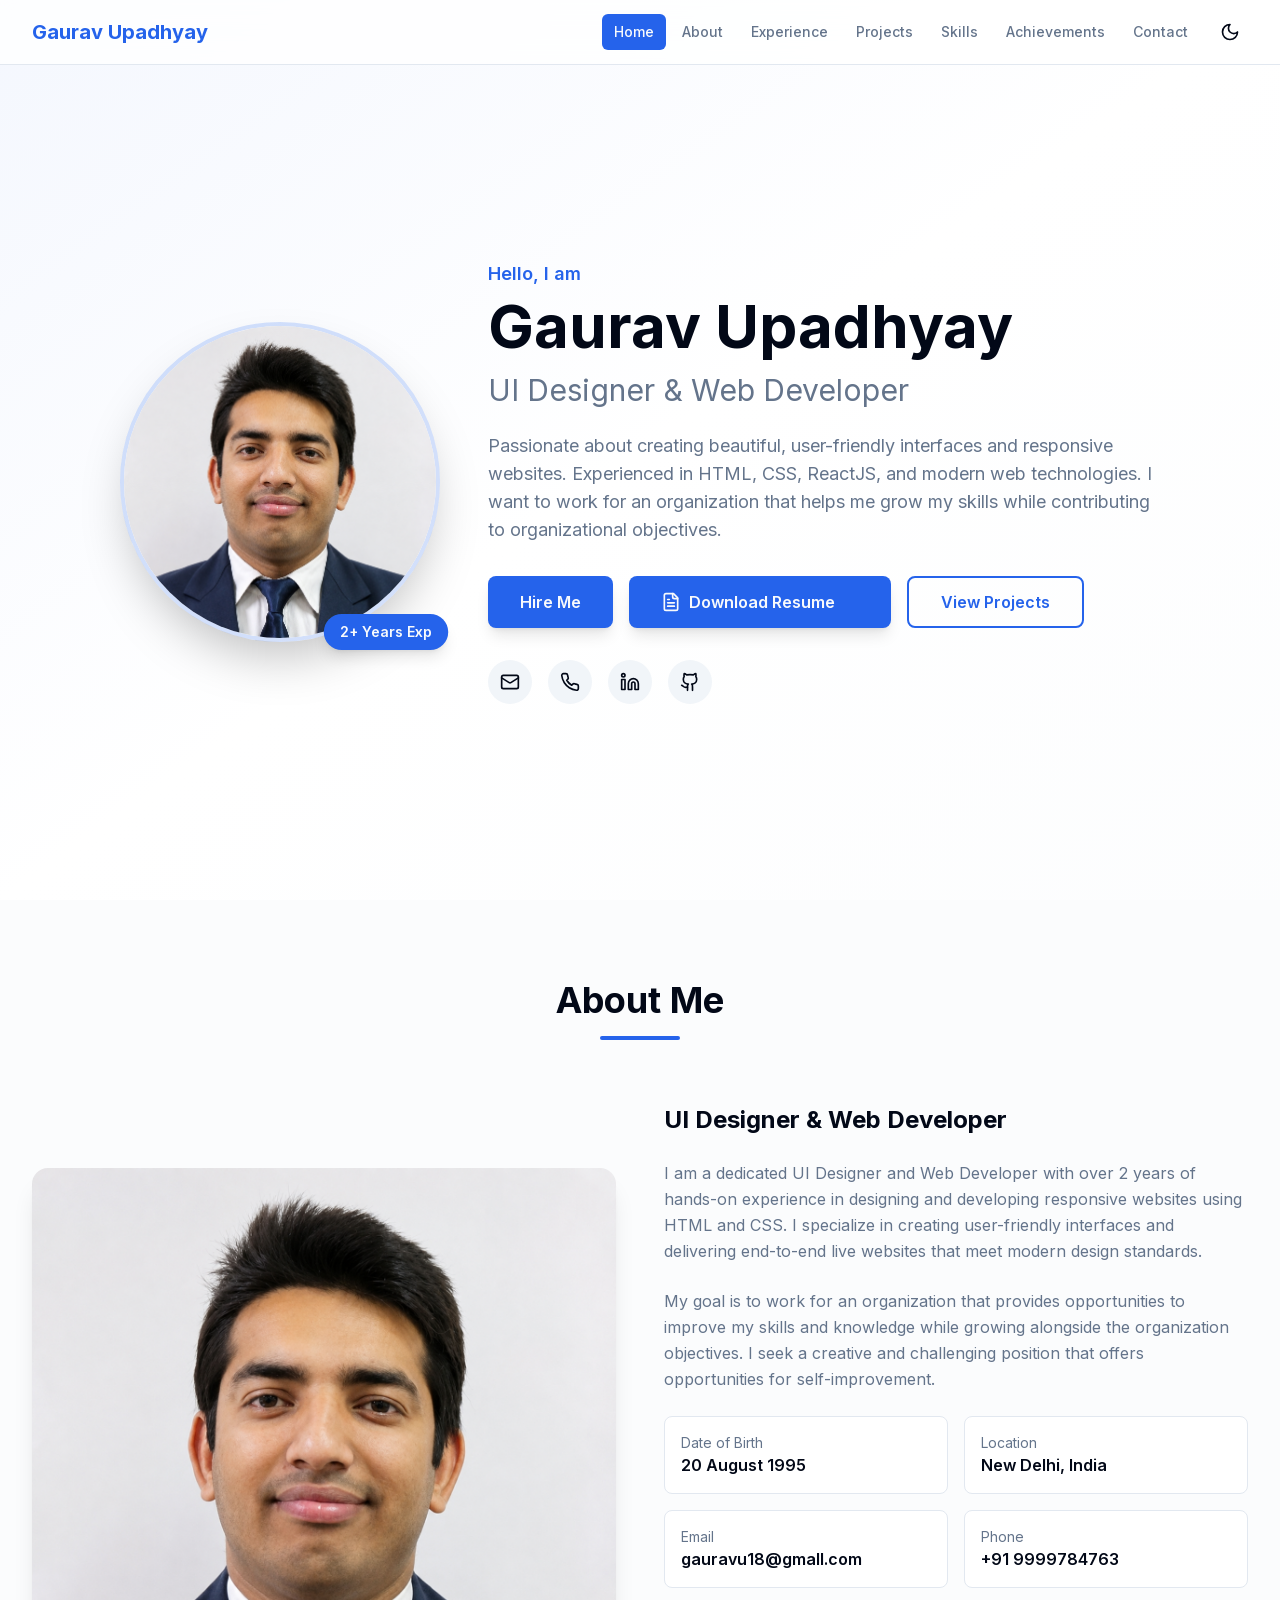
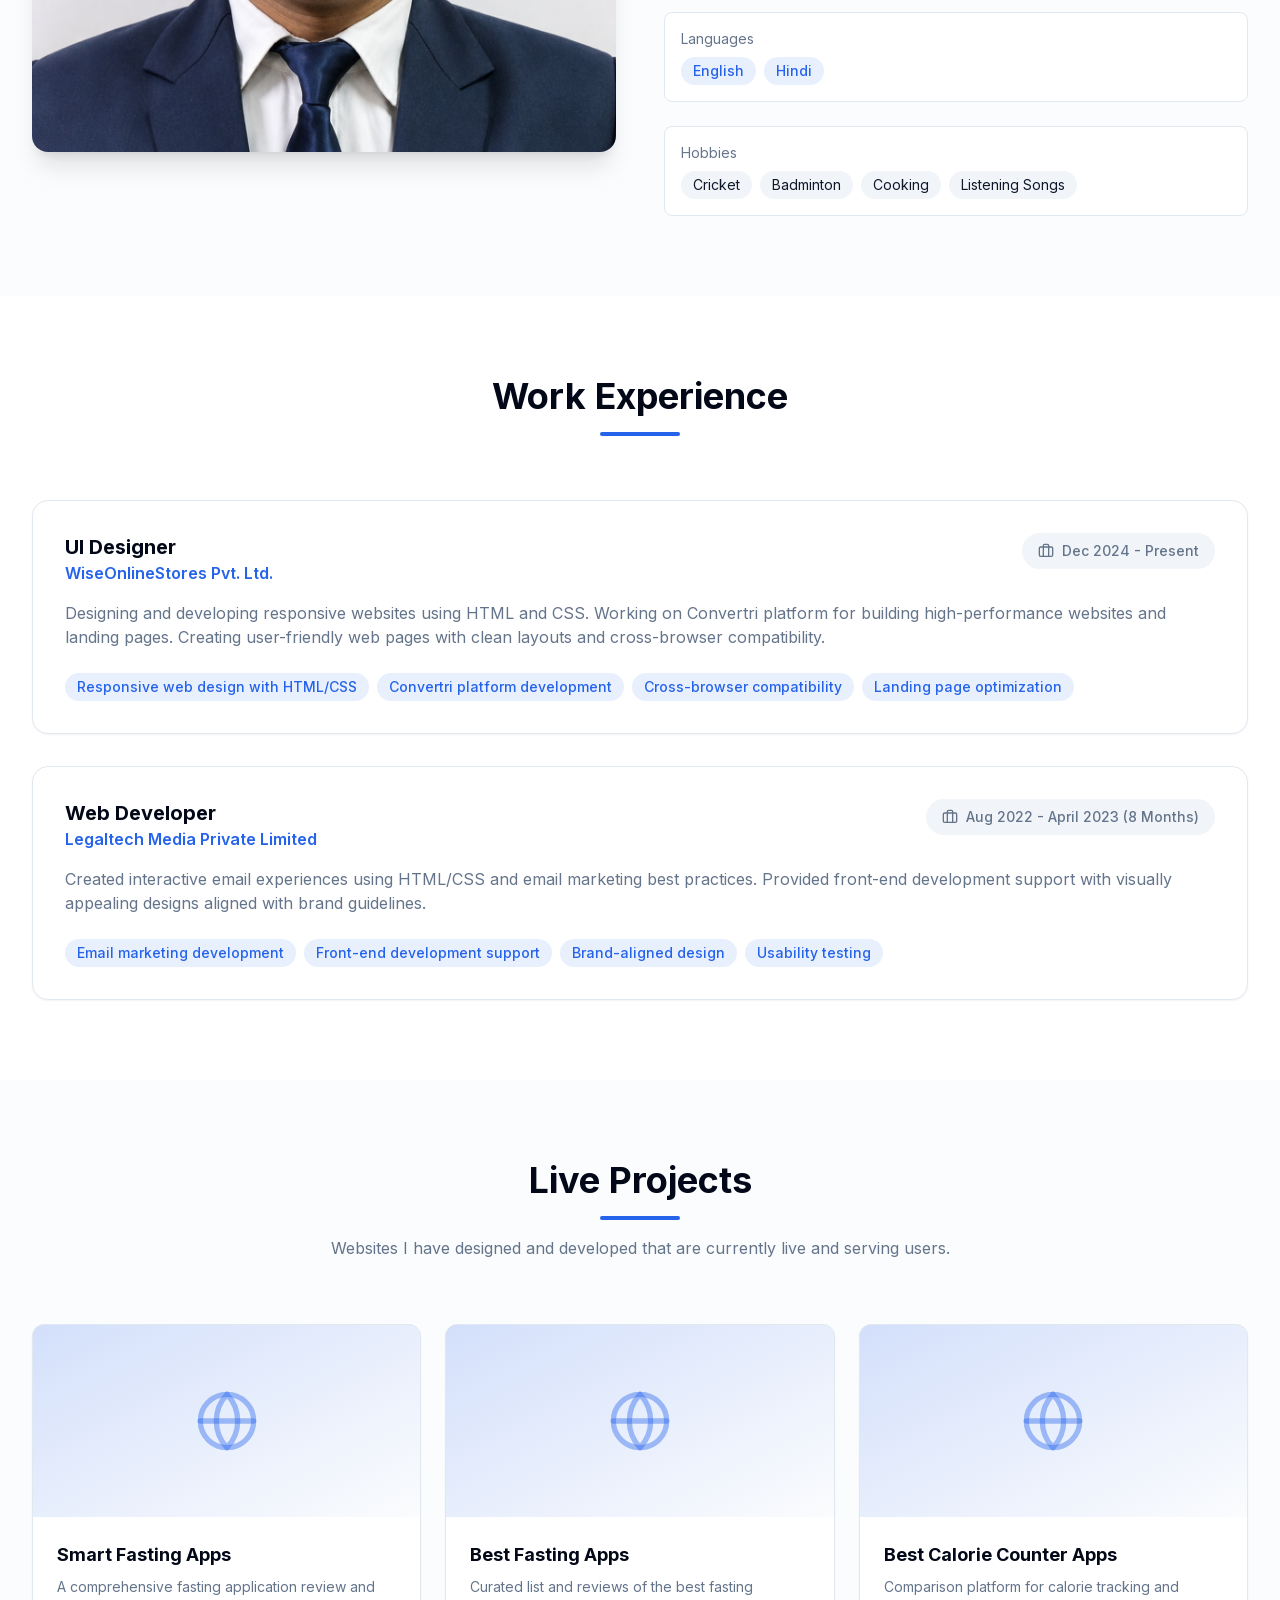
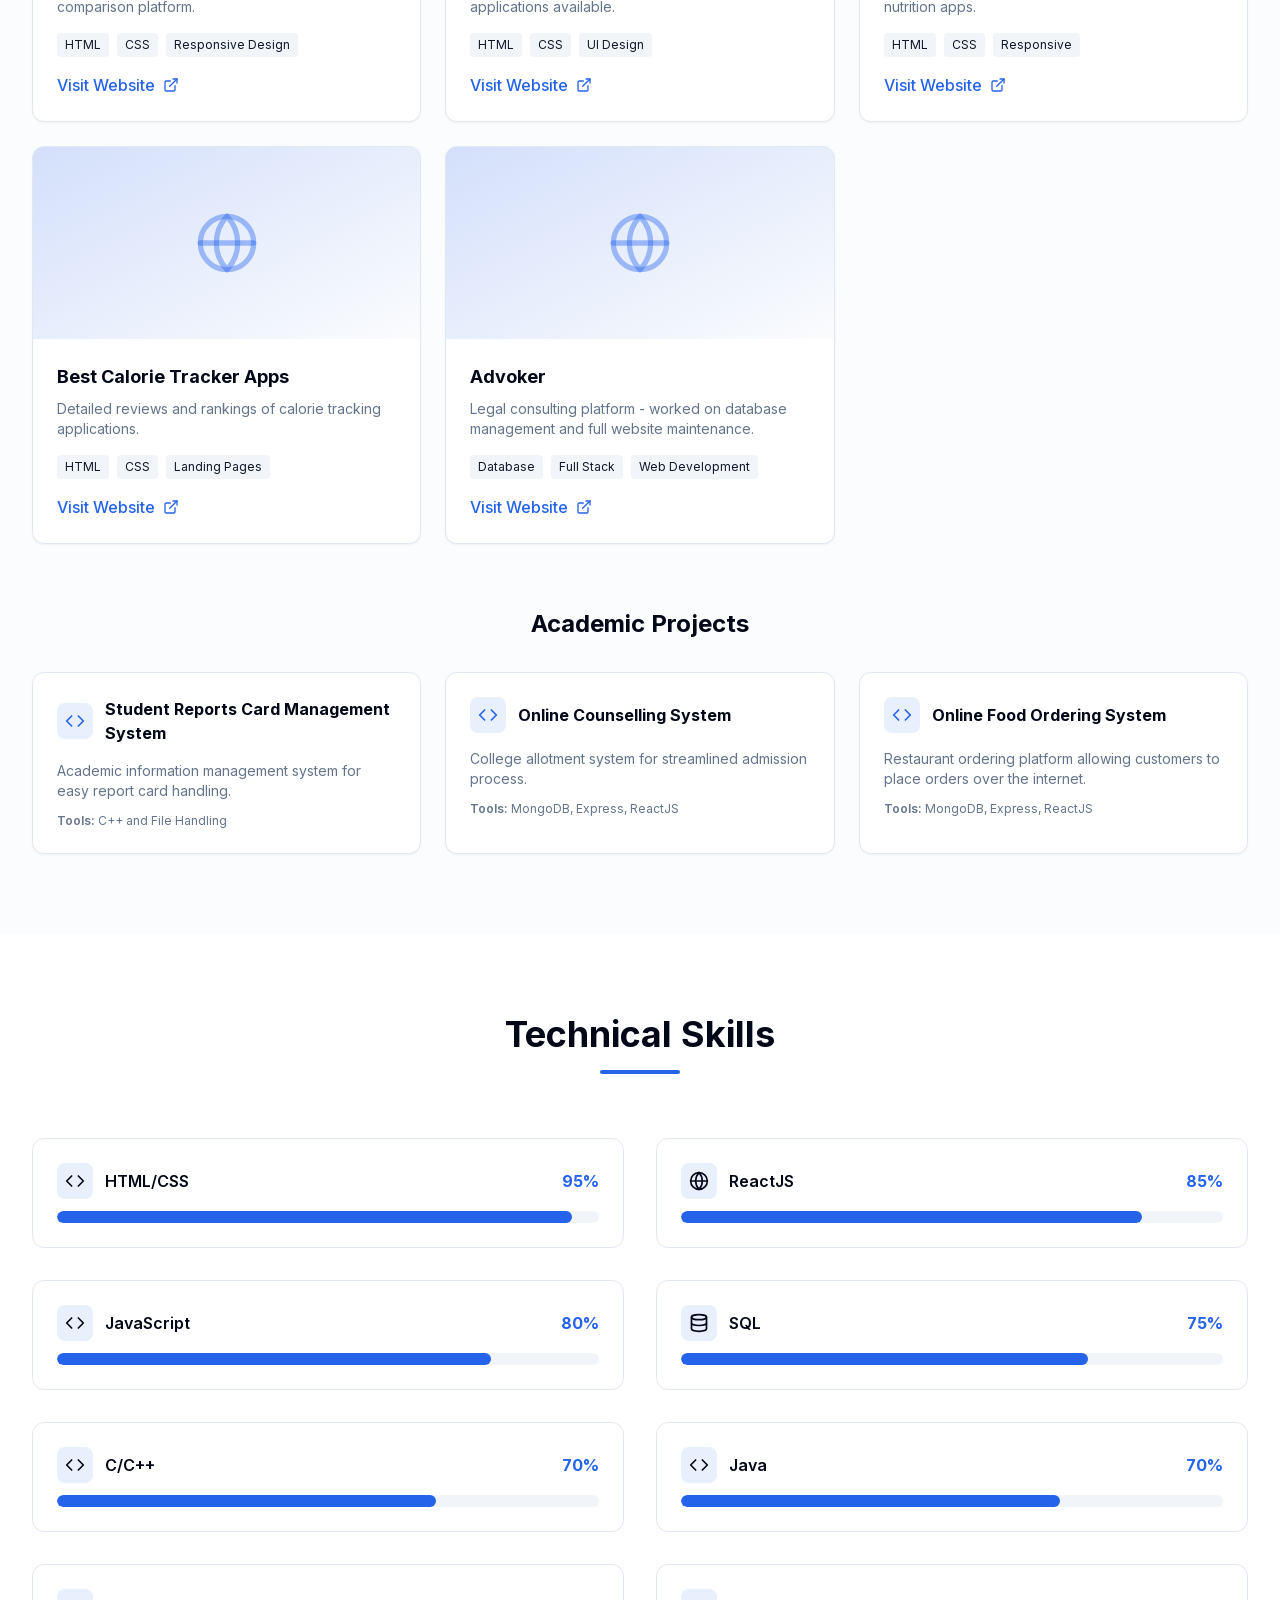
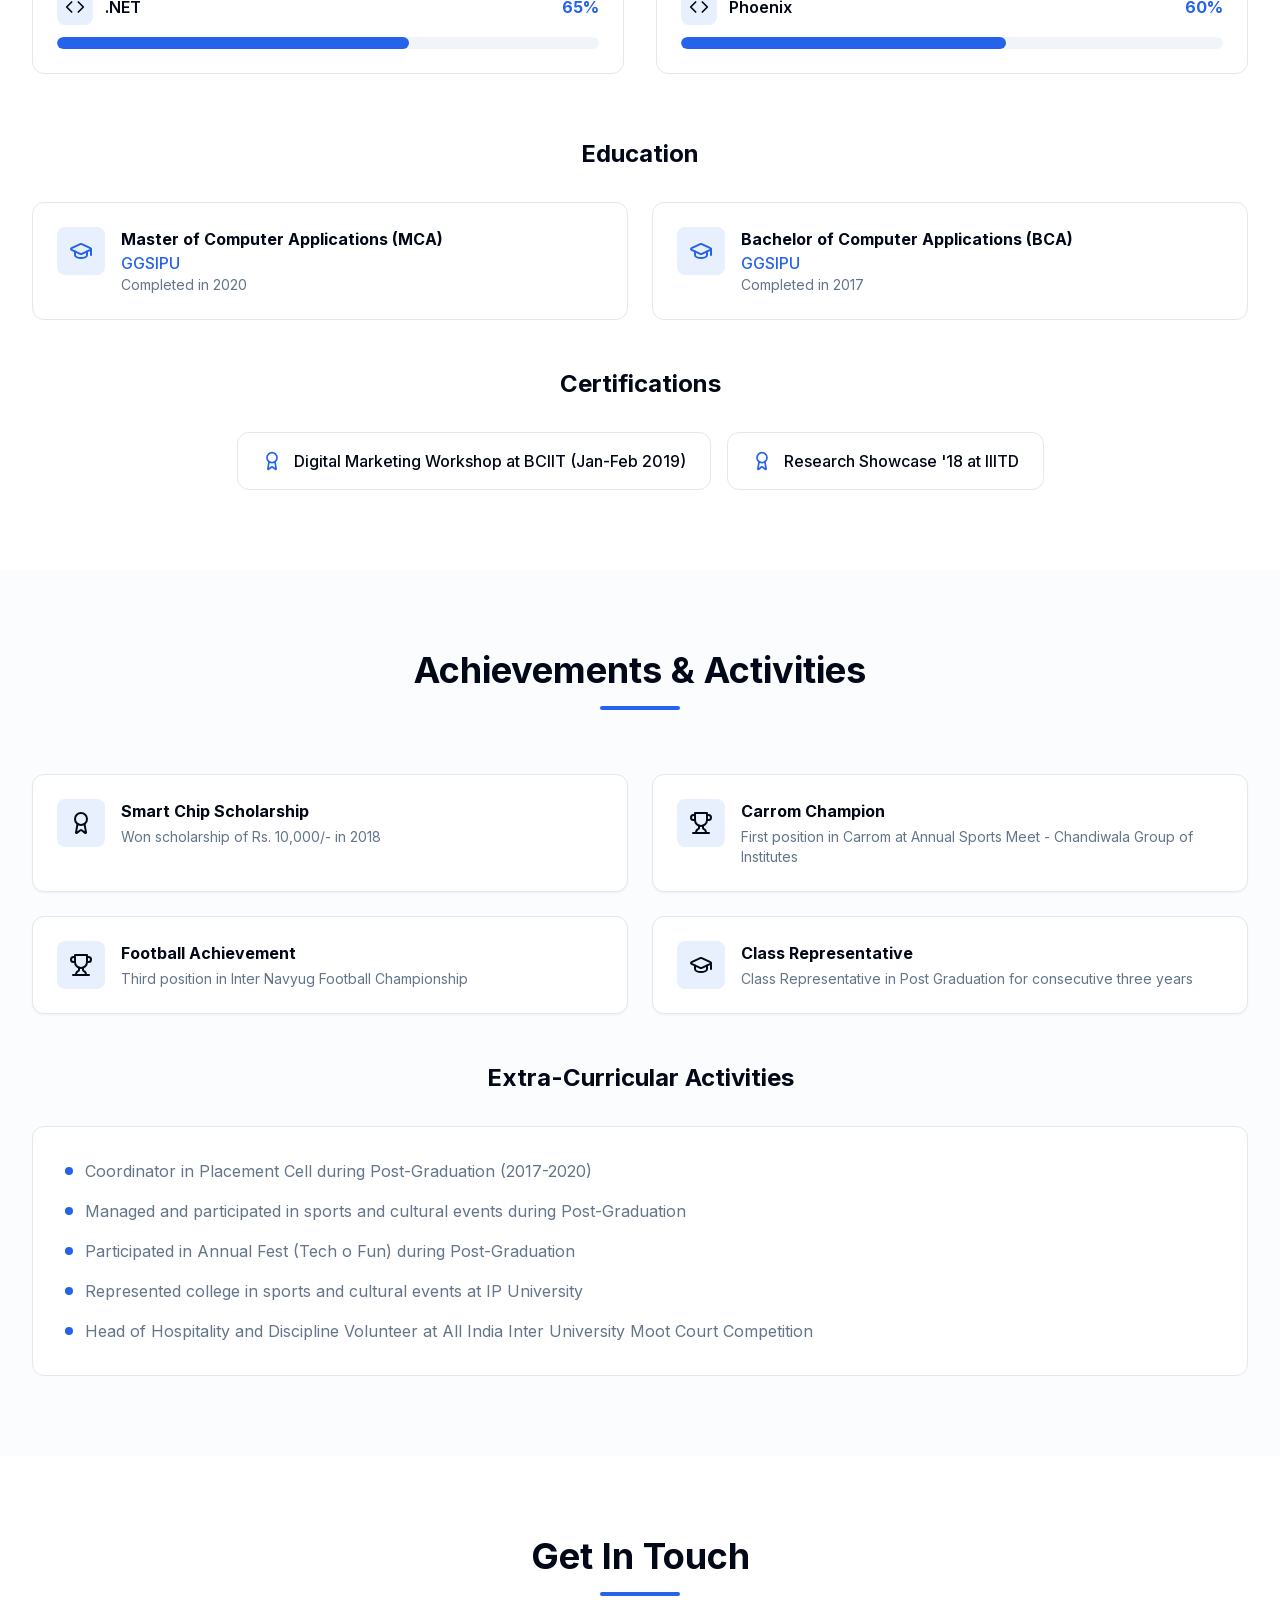
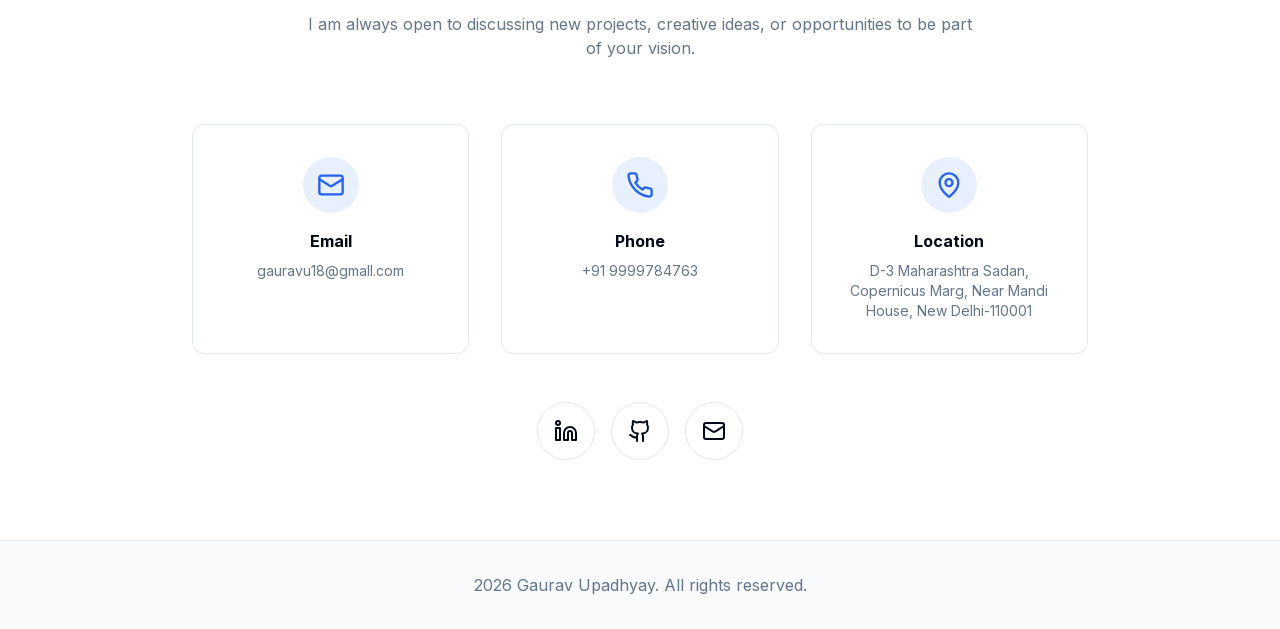
==== commit 66c89bde: "impl" ====
--- a/index.html
+++ b/index.html
@@ -1 +1 @@
-<!DOCTYPE html><html lang="en"><head><meta charSet="utf-8"/><meta name="viewport" content="width=device-width, initial-scale=1"/><link rel="preload" as="image" href="/profile.png"/><link rel="stylesheet" href="/_next/static/css/f2cd96c8c13097f3.css" data-precedence="next"/><link rel="preload" as="script" fetchPriority="low" href="/_next/static/chunks/webpack-6a93d4f4b6c836d1.js"/><script src="/_next/static/chunks/4bd1b696-26805bb0e48c55d3.js" async=""></script><script src="/_next/static/chunks/517-9ff6282ea870c8a2.js" async=""></script><script src="/_next/static/chunks/main-app-4cc97a7faca50d0d.js" async=""></script><script src="/_next/static/chunks/558-aba165919832e3f8.js" async=""></script><script src="/_next/static/chunks/app/page-bf433a05fe812a92.js" async=""></script><title>Gaurav Upadhyay | UI Designer &amp; Web Developer</title><meta name="description" content="Portfolio of Gaurav Upadhyay - UI Designer and Web Developer with 2+ years of experience in HTML, CSS, ReactJS, and responsive web design."/><link rel="icon" href="/profile.png" type="image/png"/><script src="/_next/static/chunks/polyfills-42372ed130431b0a.js" noModule=""></script></head><body class="__className_f367f3"><div class="min-h-screen transition-colors duration-300 "><div class="bg-background text-foreground"><nav class="fixed top-0 left-0 right-0 z-50 bg-background/80 backdrop-blur-md border-b border-border"><div class="max-w-7xl mx-auto px-4 sm:px-6 lg:px-8"><div class="flex items-center justify-between h-16"><div class="text-xl font-bold text-primary" style="opacity:0;transform:translateX(-20px)">Gaurav Upadhyay</div><div class="hidden md:flex items-center gap-1"><button class="px-3 py-2 rounded-md text-sm font-medium transition-colors bg-primary text-primary-foreground">Home</button><button class="px-3 py-2 rounded-md text-sm font-medium transition-colors text-muted-foreground hover:text-foreground hover:bg-muted">About</button><button class="px-3 py-2 rounded-md text-sm font-medium transition-colors text-muted-foreground hover:text-foreground hover:bg-muted">Experience</button><button class="px-3 py-2 rounded-md text-sm font-medium transition-colors text-muted-foreground hover:text-foreground hover:bg-muted">Projects</button><button class="px-3 py-2 rounded-md text-sm font-medium transition-colors text-muted-foreground hover:text-foreground hover:bg-muted">Skills</button><button class="px-3 py-2 rounded-md text-sm font-medium transition-colors text-muted-foreground hover:text-foreground hover:bg-muted">Achievements</button><button class="px-3 py-2 rounded-md text-sm font-medium transition-colors text-muted-foreground hover:text-foreground hover:bg-muted">Contact</button><button class="ml-2 p-2 rounded-md hover:bg-muted transition-colors"><svg xmlns="http://www.w3.org/2000/svg" width="24" height="24" viewBox="0 0 24 24" fill="none" stroke="currentColor" stroke-width="2" stroke-linecap="round" stroke-linejoin="round" class="lucide lucide-moon w-5 h-5"><path d="M12 3a6 6 0 0 0 9 9 9 9 0 1 1-9-9Z"></path></svg></button></div><div class="md:hidden flex items-center gap-2"><button class="p-2 rounded-md hover:bg-muted transition-colors"><svg xmlns="http://www.w3.org/2000/svg" width="24" height="24" viewBox="0 0 24 24" fill="none" stroke="currentColor" stroke-width="2" stroke-linecap="round" stroke-linejoin="round" class="lucide lucide-moon w-5 h-5"><path d="M12 3a6 6 0 0 0 9 9 9 9 0 1 1-9-9Z"></path></svg></button><button class="p-2 rounded-md hover:bg-muted transition-colors"><svg xmlns="http://www.w3.org/2000/svg" width="24" height="24" viewBox="0 0 24 24" fill="none" stroke="currentColor" stroke-width="2" stroke-linecap="round" stroke-linejoin="round" class="lucide lucide-menu w-6 h-6"><line x1="4" x2="20" y1="12" y2="12"></line><line x1="4" x2="20" y1="6" y2="6"></line><line x1="4" x2="20" y1="18" y2="18"></line></svg></button></div></div></div></nav><section id="home" class="min-h-screen flex items-center justify-center pt-16 relative overflow-hidden"><div class="absolute inset-0 bg-gradient-to-br from-primary/5 via-background to-secondary/20"></div><div class="max-w-7xl mx-auto px-4 sm:px-6 lg:px-8 relative z-10"><div class="flex flex-col lg:flex-row items-center gap-12"><div class="flex-shrink-0" style="opacity:0;transform:translateY(40px)"><div class="relative"><div class="w-64 h-64 md:w-80 md:h-80 rounded-full overflow-hidden border-4 border-primary/20 shadow-2xl"><img alt="Gaurav Upadhyay" width="320" height="320" decoding="async" data-nimg="1" class="w-full h-full object-cover" style="color:transparent" src="/profile.png"/></div><div class="absolute -bottom-2 -right-2 bg-primary text-primary-foreground px-4 py-2 rounded-full text-sm font-semibold shadow-lg" style="transform:scale(0)">2+ Years Exp</div></div></div><div class="text-center lg:text-left" style="opacity:0;transform:translateY(40px)"><p class="text-primary font-semibold text-lg mb-2" style="opacity:0">Hello, I am</p><h1 class="text-4xl md:text-6xl font-bold mb-4" style="opacity:0;transform:translateY(20px)">Gaurav Upadhyay</h1><h2 class="text-2xl md:text-3xl text-muted-foreground mb-6" style="opacity:0;transform:translateY(20px)">UI Designer &amp; Web Developer</h2><p class="text-lg text-muted-foreground max-w-2xl mb-8" style="opacity:0">Passionate about creating beautiful, user-friendly interfaces and responsive websites. Experienced in HTML, CSS, ReactJS, and modern web technologies. I want to work for an organization that helps me grow my skills while contributing to organizational objectives.</p><div class="flex flex-wrap gap-4 justify-center lg:justify-start" style="opacity:0;transform:translateY(20px)"><button class="px-8 py-3 bg-primary text-primary-foreground rounded-lg font-semibold hover:bg-primary/90 transition-colors shadow-lg">Hire Me</button><button class="px-8 py-3 border-2 border-primary text-primary rounded-lg font-semibold hover:bg-primary hover:text-primary-foreground transition-colors">View Projects</button></div><div class="flex gap-4 mt-8 justify-center lg:justify-start" style="opacity:0"><a href="mailto:gauravu18@gmall.com" class="p-3 rounded-full bg-muted hover:bg-primary hover:text-primary-foreground transition-colors"><svg xmlns="http://www.w3.org/2000/svg" width="24" height="24" viewBox="0 0 24 24" fill="none" stroke="currentColor" stroke-width="2" stroke-linecap="round" stroke-linejoin="round" class="lucide lucide-mail w-5 h-5"><rect width="20" height="16" x="2" y="4" rx="2"></rect><path d="m22 7-8.97 5.7a1.94 1.94 0 0 1-2.06 0L2 7"></path></svg></a><a href="tel:9999784763" class="p-3 rounded-full bg-muted hover:bg-primary hover:text-primary-foreground transition-colors"><svg xmlns="http://www.w3.org/2000/svg" width="24" height="24" viewBox="0 0 24 24" fill="none" stroke="currentColor" stroke-width="2" stroke-linecap="round" stroke-linejoin="round" class="lucide lucide-phone w-5 h-5"><path d="M22 16.92v3a2 2 0 0 1-2.18 2 19.79 19.79 0 0 1-8.63-3.07 19.5 19.5 0 0 1-6-6 19.79 19.79 0 0 1-3.07-8.67A2 2 0 0 1 4.11 2h3a2 2 0 0 1 2 1.72 12.84 12.84 0 0 0 .7 2.81 2 2 0 0 1-.45 2.11L8.09 9.91a16 16 0 0 0 6 6l1.27-1.27a2 2 0 0 1 2.11-.45 12.84 12.84 0 0 0 2.81.7A2 2 0 0 1 22 16.92z"></path></svg></a><a href="https://www.linkedin.com/in/gaurav-upadhyay-33350a19b" class="p-3 rounded-full bg-muted hover:bg-primary hover:text-primary-foreground transition-colors"><svg xmlns="http://www.w3.org/2000/svg" width="24" height="24" viewBox="0 0 24 24" fill="none" stroke="currentColor" stroke-width="2" stroke-linecap="round" stroke-linejoin="round" class="lucide lucide-linkedin w-5 h-5"><path d="M16 8a6 6 0 0 1 6 6v7h-4v-7a2 2 0 0 0-2-2 2 2 0 0 0-2 2v7h-4v-7a6 6 0 0 1 6-6z"></path><rect width="4" height="12" x="2" y="9"></rect><circle cx="4" cy="4" r="2"></circle></svg></a><a href="https://github.com/0720gaurav" class="p-3 rounded-full bg-muted hover:bg-primary hover:text-primary-foreground transition-colors"><svg xmlns="http://www.w3.org/2000/svg" width="24" height="24" viewBox="0 0 24 24" fill="none" stroke="currentColor" stroke-width="2" stroke-linecap="round" stroke-linejoin="round" class="lucide lucide-github w-5 h-5"><path d="M15 22v-4a4.8 4.8 0 0 0-1-3.5c3 0 6-2 6-5.5.08-1.25-.27-2.48-1-3.5.28-1.15.28-2.35 0-3.5 0 0-1 0-3 1.5-2.64-.5-5.36-.5-8 0C6 2 5 2 5 2c-.3 1.15-.3 2.35 0 3.5A5.403 5.403 0 0 0 4 9c0 3.5 3 5.5 6 5.5-.39.49-.68 1.05-.85 1.65-.17.6-.22 1.23-.15 1.85v4"></path><path d="M9 18c-4.51 2-5-2-7-2"></path></svg></a></div></div></div><div class="absolute bottom-8 left-1/2 -translate-x-1/2" style="opacity:0"><svg xmlns="http://www.w3.org/2000/svg" width="24" height="24" viewBox="0 0 24 24" fill="none" stroke="currentColor" stroke-width="2" stroke-linecap="round" stroke-linejoin="round" class="lucide lucide-chevron-down w-8 h-8 text-muted-foreground"><path d="m6 9 6 6 6-6"></path></svg></div></div></section><section id="about" class="py-20 bg-muted/30"><div class="max-w-7xl mx-auto px-4 sm:px-6 lg:px-8"><div class="text-center mb-16" style="opacity:0;transform:translateY(30px)"><h2 class="text-3xl md:text-4xl font-bold mb-4">About Me</h2><div class="w-20 h-1 bg-primary mx-auto rounded-full"></div></div><div class="grid md:grid-cols-2 gap-12 items-center"><div style="opacity:0;transform:translateX(-30px)"><div class="rounded-2xl overflow-hidden shadow-xl"><img alt="Gaurav Upadhyay" loading="lazy" width="500" height="500" decoding="async" data-nimg="1" class="w-full h-auto object-cover" style="color:transparent" src="/profile.png"/></div></div><div class="space-y-6" style="opacity:0;transform:translateX(30px)"><h3 class="text-2xl font-bold">UI Designer &amp; Web Developer</h3><p class="text-muted-foreground leading-relaxed">I am a dedicated UI Designer and Web Developer with over 2 years of hands-on experience in designing and developing responsive websites using HTML and CSS. I specialize in creating user-friendly interfaces and delivering end-to-end live websites that meet modern design standards.</p><p class="text-muted-foreground leading-relaxed">My goal is to work for an organization that provides opportunities to improve my skills and knowledge while growing alongside the organization objectives. I seek a creative and challenging position that offers opportunities for self-improvement.</p><div class="grid grid-cols-2 gap-4"><div class="bg-card p-4 rounded-lg border border-border"><p class="text-sm text-muted-foreground">Date of Birth</p><p class="font-semibold">20 August 1995</p></div><div class="bg-card p-4 rounded-lg border border-border"><p class="text-sm text-muted-foreground">Location</p><p class="font-semibold">New Delhi, India</p></div><div class="bg-card p-4 rounded-lg border border-border"><p class="text-sm text-muted-foreground">Email</p><p class="font-semibold">gauravu18@gmall.com</p></div><div class="bg-card p-4 rounded-lg border border-border"><p class="text-sm text-muted-foreground">Phone</p><p class="font-semibold">+91 9999784763</p></div></div><div class="bg-card p-4 rounded-lg border border-border"><p class="text-sm text-muted-foreground mb-2">Languages</p><div class="flex gap-2"><span class="px-3 py-1 bg-primary/10 text-primary rounded-full text-sm font-medium">English</span><span class="px-3 py-1 bg-primary/10 text-primary rounded-full text-sm font-medium">Hindi</span></div></div><div class="bg-card p-4 rounded-lg border border-border"><p class="text-sm text-muted-foreground mb-2">Hobbies</p><div class="flex flex-wrap gap-2"><span class="px-3 py-1 bg-secondary text-secondary-foreground rounded-full text-sm">Cricket</span><span class="px-3 py-1 bg-secondary text-secondary-foreground rounded-full text-sm">Badminton</span><span class="px-3 py-1 bg-secondary text-secondary-foreground rounded-full text-sm">Cooking</span><span class="px-3 py-1 bg-secondary text-secondary-foreground rounded-full text-sm">Listening Songs</span></div></div></div></div></div></section><section id="experience" class="py-20"><div class="max-w-7xl mx-auto px-4 sm:px-6 lg:px-8"><div class="text-center mb-16" style="opacity:0;transform:translateY(30px)"><h2 class="text-3xl md:text-4xl font-bold mb-4">Work Experience</h2><div class="w-20 h-1 bg-primary mx-auto rounded-full"></div></div><div class="space-y-8"><div class="bg-card border border-border rounded-2xl p-8 shadow-sm hover:shadow-md transition-shadow" style="opacity:0;transform:translateY(30px)"><div class="flex flex-col md:flex-row md:items-start md:justify-between gap-4 mb-4"><div><h3 class="text-xl font-bold">UI Designer</h3><p class="text-primary font-semibold">WiseOnlineStores Pvt. Ltd.</p></div><div class="flex items-center gap-2 text-muted-foreground bg-muted px-4 py-2 rounded-full"><svg xmlns="http://www.w3.org/2000/svg" width="24" height="24" viewBox="0 0 24 24" fill="none" stroke="currentColor" stroke-width="2" stroke-linecap="round" stroke-linejoin="round" class="lucide lucide-briefcase w-4 h-4"><path d="M16 20V4a2 2 0 0 0-2-2h-4a2 2 0 0 0-2 2v16"></path><rect width="20" height="14" x="2" y="6" rx="2"></rect></svg><span class="text-sm font-medium">Dec 2024 - Present</span></div></div><p class="text-muted-foreground mb-6">Designing and developing responsive websites using HTML and CSS. Working on Convertri platform for building high-performance websites and landing pages. Creating user-friendly web pages with clean layouts and cross-browser compatibility.</p><div class="flex flex-wrap gap-2"><span class="px-3 py-1 bg-primary/10 text-primary rounded-full text-sm font-medium">Responsive web design with HTML/CSS</span><span class="px-3 py-1 bg-primary/10 text-primary rounded-full text-sm font-medium">Convertri platform development</span><span class="px-3 py-1 bg-primary/10 text-primary rounded-full text-sm font-medium">Cross-browser compatibility</span><span class="px-3 py-1 bg-primary/10 text-primary rounded-full text-sm font-medium">Landing page optimization</span></div></div><div class="bg-card border border-border rounded-2xl p-8 shadow-sm hover:shadow-md transition-shadow" style="opacity:0;transform:translateY(30px)"><div class="flex flex-col md:flex-row md:items-start md:justify-between gap-4 mb-4"><div><h3 class="text-xl font-bold">Web Developer</h3><p class="text-primary font-semibold">Legaltech Media Private Limited</p></div><div class="flex items-center gap-2 text-muted-foreground bg-muted px-4 py-2 rounded-full"><svg xmlns="http://www.w3.org/2000/svg" width="24" height="24" viewBox="0 0 24 24" fill="none" stroke="currentColor" stroke-width="2" stroke-linecap="round" stroke-linejoin="round" class="lucide lucide-briefcase w-4 h-4"><path d="M16 20V4a2 2 0 0 0-2-2h-4a2 2 0 0 0-2 2v16"></path><rect width="20" height="14" x="2" y="6" rx="2"></rect></svg><span class="text-sm font-medium">Aug 2022 - April 2023 (8 Months)</span></div></div><p class="text-muted-foreground mb-6">Created interactive email experiences using HTML/CSS and email marketing best practices. Provided front-end development support with visually appealing designs aligned with brand guidelines.</p><div class="flex flex-wrap gap-2"><span class="px-3 py-1 bg-primary/10 text-primary rounded-full text-sm font-medium">Email marketing development</span><span class="px-3 py-1 bg-primary/10 text-primary rounded-full text-sm font-medium">Front-end development support</span><span class="px-3 py-1 bg-primary/10 text-primary rounded-full text-sm font-medium">Brand-aligned design</span><span class="px-3 py-1 bg-primary/10 text-primary rounded-full text-sm font-medium">Usability testing</span></div></div></div></div></section><section id="projects" class="py-20 bg-muted/30"><div class="max-w-7xl mx-auto px-4 sm:px-6 lg:px-8"><div class="text-center mb-16" style="opacity:0;transform:translateY(30px)"><h2 class="text-3xl md:text-4xl font-bold mb-4">Live Projects</h2><div class="w-20 h-1 bg-primary mx-auto rounded-full"></div><p class="text-muted-foreground mt-4 max-w-2xl mx-auto">Websites I have designed and developed that are currently live and serving users.</p></div><div class="grid md:grid-cols-2 lg:grid-cols-3 gap-6"><div class="bg-card border border-border rounded-xl overflow-hidden shadow-sm hover:shadow-lg transition-all hover:-translate-y-1" style="opacity:0;transform:translateY(30px)"><div class="h-48 bg-gradient-to-br from-primary/20 to-secondary/30 flex items-center justify-center"><svg xmlns="http://www.w3.org/2000/svg" width="24" height="24" viewBox="0 0 24 24" fill="none" stroke="currentColor" stroke-width="2" stroke-linecap="round" stroke-linejoin="round" class="lucide lucide-globe w-16 h-16 text-primary/40"><circle cx="12" cy="12" r="10"></circle><path d="M12 2a14.5 14.5 0 0 0 0 20 14.5 14.5 0 0 0 0-20"></path><path d="M2 12h20"></path></svg></div><div class="p-6"><h3 class="text-lg font-bold mb-2">Smart Fasting Apps</h3><p class="text-muted-foreground text-sm mb-4">A comprehensive fasting application review and comparison platform.</p><div class="flex flex-wrap gap-2 mb-4"><span class="px-2 py-1 bg-secondary text-secondary-foreground rounded text-xs">HTML</span><span class="px-2 py-1 bg-secondary text-secondary-foreground rounded text-xs">CSS</span><span class="px-2 py-1 bg-secondary text-secondary-foreground rounded text-xs">Responsive Design</span></div><a href="https://smartfastingapps.com" target="_blank" rel="noopener noreferrer" class="inline-flex items-center gap-2 text-primary font-medium hover:underline">Visit Website <svg xmlns="http://www.w3.org/2000/svg" width="24" height="24" viewBox="0 0 24 24" fill="none" stroke="currentColor" stroke-width="2" stroke-linecap="round" stroke-linejoin="round" class="lucide lucide-external-link w-4 h-4"><path d="M15 3h6v6"></path><path d="M10 14 21 3"></path><path d="M18 13v6a2 2 0 0 1-2 2H5a2 2 0 0 1-2-2V8a2 2 0 0 1 2-2h6"></path></svg></a></div></div><div class="bg-card border border-border rounded-xl overflow-hidden shadow-sm hover:shadow-lg transition-all hover:-translate-y-1" style="opacity:0;transform:translateY(30px)"><div class="h-48 bg-gradient-to-br from-primary/20 to-secondary/30 flex items-center justify-center"><svg xmlns="http://www.w3.org/2000/svg" width="24" height="24" viewBox="0 0 24 24" fill="none" stroke="currentColor" stroke-width="2" stroke-linecap="round" stroke-linejoin="round" class="lucide lucide-globe w-16 h-16 text-primary/40"><circle cx="12" cy="12" r="10"></circle><path d="M12 2a14.5 14.5 0 0 0 0 20 14.5 14.5 0 0 0 0-20"></path><path d="M2 12h20"></path></svg></div><div class="p-6"><h3 class="text-lg font-bold mb-2">Best Fasting Apps</h3><p class="text-muted-foreground text-sm mb-4">Curated list and reviews of the best fasting applications available.</p><div class="flex flex-wrap gap-2 mb-4"><span class="px-2 py-1 bg-secondary text-secondary-foreground rounded text-xs">HTML</span><span class="px-2 py-1 bg-secondary text-secondary-foreground rounded text-xs">CSS</span><span class="px-2 py-1 bg-secondary text-secondary-foreground rounded text-xs">UI Design</span></div><a href="https://bestfastingapps.com" target="_blank" rel="noopener noreferrer" class="inline-flex items-center gap-2 text-primary font-medium hover:underline">Visit Website <svg xmlns="http://www.w3.org/2000/svg" width="24" height="24" viewBox="0 0 24 24" fill="none" stroke="currentColor" stroke-width="2" stroke-linecap="round" stroke-linejoin="round" class="lucide lucide-external-link w-4 h-4"><path d="M15 3h6v6"></path><path d="M10 14 21 3"></path><path d="M18 13v6a2 2 0 0 1-2 2H5a2 2 0 0 1-2-2V8a2 2 0 0 1 2-2h6"></path></svg></a></div></div><div class="bg-card border border-border rounded-xl overflow-hidden shadow-sm hover:shadow-lg transition-all hover:-translate-y-1" style="opacity:0;transform:translateY(30px)"><div class="h-48 bg-gradient-to-br from-primary/20 to-secondary/30 flex items-center justify-center"><svg xmlns="http://www.w3.org/2000/svg" width="24" height="24" viewBox="0 0 24 24" fill="none" stroke="currentColor" stroke-width="2" stroke-linecap="round" stroke-linejoin="round" class="lucide lucide-globe w-16 h-16 text-primary/40"><circle cx="12" cy="12" r="10"></circle><path d="M12 2a14.5 14.5 0 0 0 0 20 14.5 14.5 0 0 0 0-20"></path><path d="M2 12h20"></path></svg></div><div class="p-6"><h3 class="text-lg font-bold mb-2">Best Calorie Counter Apps</h3><p class="text-muted-foreground text-sm mb-4">Comparison platform for calorie tracking and nutrition apps.</p><div class="flex flex-wrap gap-2 mb-4"><span class="px-2 py-1 bg-secondary text-secondary-foreground rounded text-xs">HTML</span><span class="px-2 py-1 bg-secondary text-secondary-foreground rounded text-xs">CSS</span><span class="px-2 py-1 bg-secondary text-secondary-foreground rounded text-xs">Responsive</span></div><a href="https://bestcaloriecounterapps.com" target="_blank" rel="noopener noreferrer" class="inline-flex items-center gap-2 text-primary font-medium hover:underline">Visit Website <svg xmlns="http://www.w3.org/2000/svg" width="24" height="24" viewBox="0 0 24 24" fill="none" stroke="currentColor" stroke-width="2" stroke-linecap="round" stroke-linejoin="round" class="lucide lucide-external-link w-4 h-4"><path d="M15 3h6v6"></path><path d="M10 14 21 3"></path><path d="M18 13v6a2 2 0 0 1-2 2H5a2 2 0 0 1-2-2V8a2 2 0 0 1 2-2h6"></path></svg></a></div></div><div class="bg-card border border-border rounded-xl overflow-hidden shadow-sm hover:shadow-lg transition-all hover:-translate-y-1" style="opacity:0;transform:translateY(30px)"><div class="h-48 bg-gradient-to-br from-primary/20 to-secondary/30 flex items-center justify-center"><svg xmlns="http://www.w3.org/2000/svg" width="24" height="24" viewBox="0 0 24 24" fill="none" stroke="currentColor" stroke-width="2" stroke-linecap="round" stroke-linejoin="round" class="lucide lucide-globe w-16 h-16 text-primary/40"><circle cx="12" cy="12" r="10"></circle><path d="M12 2a14.5 14.5 0 0 0 0 20 14.5 14.5 0 0 0 0-20"></path><path d="M2 12h20"></path></svg></div><div class="p-6"><h3 class="text-lg font-bold mb-2">Best Calorie Tracker Apps</h3><p class="text-muted-foreground text-sm mb-4">Detailed reviews and rankings of calorie tracking applications.</p><div class="flex flex-wrap gap-2 mb-4"><span class="px-2 py-1 bg-secondary text-secondary-foreground rounded text-xs">HTML</span><span class="px-2 py-1 bg-secondary text-secondary-foreground rounded text-xs">CSS</span><span class="px-2 py-1 bg-secondary text-secondary-foreground rounded text-xs">Landing Pages</span></div><a href="https://bestcalorietrackerapps.com" target="_blank" rel="noopener noreferrer" class="inline-flex items-center gap-2 text-primary font-medium hover:underline">Visit Website <svg xmlns="http://www.w3.org/2000/svg" width="24" height="24" viewBox="0 0 24 24" fill="none" stroke="currentColor" stroke-width="2" stroke-linecap="round" stroke-linejoin="round" class="lucide lucide-external-link w-4 h-4"><path d="M15 3h6v6"></path><path d="M10 14 21 3"></path><path d="M18 13v6a2 2 0 0 1-2 2H5a2 2 0 0 1-2-2V8a2 2 0 0 1 2-2h6"></path></svg></a></div></div><div class="bg-card border border-border rounded-xl overflow-hidden shadow-sm hover:shadow-lg transition-all hover:-translate-y-1" style="opacity:0;transform:translateY(30px)"><div class="h-48 bg-gradient-to-br from-primary/20 to-secondary/30 flex items-center justify-center"><svg xmlns="http://www.w3.org/2000/svg" width="24" height="24" viewBox="0 0 24 24" fill="none" stroke="currentColor" stroke-width="2" stroke-linecap="round" stroke-linejoin="round" class="lucide lucide-globe w-16 h-16 text-primary/40"><circle cx="12" cy="12" r="10"></circle><path d="M12 2a14.5 14.5 0 0 0 0 20 14.5 14.5 0 0 0 0-20"></path><path d="M2 12h20"></path></svg></div><div class="p-6"><h3 class="text-lg font-bold mb-2">Advoker</h3><p class="text-muted-foreground text-sm mb-4">Legal consulting platform - worked on database management and full website maintenance.</p><div class="flex flex-wrap gap-2 mb-4"><span class="px-2 py-1 bg-secondary text-secondary-foreground rounded text-xs">Database</span><span class="px-2 py-1 bg-secondary text-secondary-foreground rounded text-xs">Full Stack</span><span class="px-2 py-1 bg-secondary text-secondary-foreground rounded text-xs">Web Development</span></div><a href="https://www.advoker.com" target="_blank" rel="noopener noreferrer" class="inline-flex items-center gap-2 text-primary font-medium hover:underline">Visit Website <svg xmlns="http://www.w3.org/2000/svg" width="24" height="24" viewBox="0 0 24 24" fill="none" stroke="currentColor" stroke-width="2" stroke-linecap="round" stroke-linejoin="round" class="lucide lucide-external-link w-4 h-4"><path d="M15 3h6v6"></path><path d="M10 14 21 3"></path><path d="M18 13v6a2 2 0 0 1-2 2H5a2 2 0 0 1-2-2V8a2 2 0 0 1 2-2h6"></path></svg></a></div></div></div><div class="mt-16" style="opacity:0;transform:translateY(30px)"><h3 class="text-2xl font-bold text-center mb-8">Academic Projects</h3><div class="grid md:grid-cols-3 gap-6"><div class="bg-card border border-border rounded-xl p-6 shadow-sm" style="opacity:0;transform:translateY(20px)"><div class="flex items-center gap-3 mb-4"><div class="p-2 bg-primary/10 rounded-lg"><svg xmlns="http://www.w3.org/2000/svg" width="24" height="24" viewBox="0 0 24 24" fill="none" stroke="currentColor" stroke-width="2" stroke-linecap="round" stroke-linejoin="round" class="lucide lucide-code w-5 h-5 text-primary"><polyline points="16 18 22 12 16 6"></polyline><polyline points="8 6 2 12 8 18"></polyline></svg></div><h4 class="font-bold">Student Reports Card Management System</h4></div><p class="text-muted-foreground text-sm mb-3">Academic information management system for easy report card handling.</p><p class="text-xs text-muted-foreground"><span class="font-semibold">Tools:</span> <!-- -->C++ and File Handling</p></div><div class="bg-card border border-border rounded-xl p-6 shadow-sm" style="opacity:0;transform:translateY(20px)"><div class="flex items-center gap-3 mb-4"><div class="p-2 bg-primary/10 rounded-lg"><svg xmlns="http://www.w3.org/2000/svg" width="24" height="24" viewBox="0 0 24 24" fill="none" stroke="currentColor" stroke-width="2" stroke-linecap="round" stroke-linejoin="round" class="lucide lucide-code w-5 h-5 text-primary"><polyline points="16 18 22 12 16 6"></polyline><polyline points="8 6 2 12 8 18"></polyline></svg></div><h4 class="font-bold">Online Counselling System</h4></div><p class="text-muted-foreground text-sm mb-3">College allotment system for streamlined admission process.</p><p class="text-xs text-muted-foreground"><span class="font-semibold">Tools:</span> <!-- -->MongoDB, Express, ReactJS</p></div><div class="bg-card border border-border rounded-xl p-6 shadow-sm" style="opacity:0;transform:translateY(20px)"><div class="flex items-center gap-3 mb-4"><div class="p-2 bg-primary/10 rounded-lg"><svg xmlns="http://www.w3.org/2000/svg" width="24" height="24" viewBox="0 0 24 24" fill="none" stroke="currentColor" stroke-width="2" stroke-linecap="round" stroke-linejoin="round" class="lucide lucide-code w-5 h-5 text-primary"><polyline points="16 18 22 12 16 6"></polyline><polyline points="8 6 2 12 8 18"></polyline></svg></div><h4 class="font-bold">Online Food Ordering System</h4></div><p class="text-muted-foreground text-sm mb-3">Restaurant ordering platform allowing customers to place orders over the internet.</p><p class="text-xs text-muted-foreground"><span class="font-semibold">Tools:</span> <!-- -->MongoDB, Express, ReactJS</p></div></div></div></div></section><section id="skills" class="py-20"><div class="max-w-7xl mx-auto px-4 sm:px-6 lg:px-8"><div class="text-center mb-16" style="opacity:0;transform:translateY(30px)"><h2 class="text-3xl md:text-4xl font-bold mb-4">Technical Skills</h2><div class="w-20 h-1 bg-primary mx-auto rounded-full"></div></div><div class="grid md:grid-cols-2 gap-8"><div class="bg-card border border-border rounded-xl p-6" style="opacity:0;transform:translateX(-30px)"><div class="flex items-center justify-between mb-3"><div class="flex items-center gap-3"><div class="p-2 bg-primary/10 rounded-lg"><svg xmlns="http://www.w3.org/2000/svg" width="24" height="24" viewBox="0 0 24 24" fill="none" stroke="currentColor" stroke-width="2" stroke-linecap="round" stroke-linejoin="round" class="lucide lucide-code w-5 h-5"><polyline points="16 18 22 12 16 6"></polyline><polyline points="8 6 2 12 8 18"></polyline></svg></div><span class="font-semibold">HTML/CSS</span></div><span class="text-primary font-bold">95<!-- -->%</span></div><div class="w-full h-3 bg-muted rounded-full overflow-hidden"><div class="h-full bg-primary rounded-full" style="width:0px"></div></div></div><div class="bg-card border border-border rounded-xl p-6" style="opacity:0;transform:translateX(30px)"><div class="flex items-center justify-between mb-3"><div class="flex items-center gap-3"><div class="p-2 bg-primary/10 rounded-lg"><svg xmlns="http://www.w3.org/2000/svg" width="24" height="24" viewBox="0 0 24 24" fill="none" stroke="currentColor" stroke-width="2" stroke-linecap="round" stroke-linejoin="round" class="lucide lucide-globe w-5 h-5"><circle cx="12" cy="12" r="10"></circle><path d="M12 2a14.5 14.5 0 0 0 0 20 14.5 14.5 0 0 0 0-20"></path><path d="M2 12h20"></path></svg></div><span class="font-semibold">ReactJS</span></div><span class="text-primary font-bold">85<!-- -->%</span></div><div class="w-full h-3 bg-muted rounded-full overflow-hidden"><div class="h-full bg-primary rounded-full" style="width:0px"></div></div></div><div class="bg-card border border-border rounded-xl p-6" style="opacity:0;transform:translateX(-30px)"><div class="flex items-center justify-between mb-3"><div class="flex items-center gap-3"><div class="p-2 bg-primary/10 rounded-lg"><svg xmlns="http://www.w3.org/2000/svg" width="24" height="24" viewBox="0 0 24 24" fill="none" stroke="currentColor" stroke-width="2" stroke-linecap="round" stroke-linejoin="round" class="lucide lucide-code w-5 h-5"><polyline points="16 18 22 12 16 6"></polyline><polyline points="8 6 2 12 8 18"></polyline></svg></div><span class="font-semibold">JavaScript</span></div><span class="text-primary font-bold">80<!-- -->%</span></div><div class="w-full h-3 bg-muted rounded-full overflow-hidden"><div class="h-full bg-primary rounded-full" style="width:0px"></div></div></div><div class="bg-card border border-border rounded-xl p-6" style="opacity:0;transform:translateX(30px)"><div class="flex items-center justify-between mb-3"><div class="flex items-center gap-3"><div class="p-2 bg-primary/10 rounded-lg"><svg xmlns="http://www.w3.org/2000/svg" width="24" height="24" viewBox="0 0 24 24" fill="none" stroke="currentColor" stroke-width="2" stroke-linecap="round" stroke-linejoin="round" class="lucide lucide-database w-5 h-5"><ellipse cx="12" cy="5" rx="9" ry="3"></ellipse><path d="M3 5V19A9 3 0 0 0 21 19V5"></path><path d="M3 12A9 3 0 0 0 21 12"></path></svg></div><span class="font-semibold">SQL</span></div><span class="text-primary font-bold">75<!-- -->%</span></div><div class="w-full h-3 bg-muted rounded-full overflow-hidden"><div class="h-full bg-primary rounded-full" style="width:0px"></div></div></div><div class="bg-card border border-border rounded-xl p-6" style="opacity:0;transform:translateX(-30px)"><div class="flex items-center justify-between mb-3"><div class="flex items-center gap-3"><div class="p-2 bg-primary/10 rounded-lg"><svg xmlns="http://www.w3.org/2000/svg" width="24" height="24" viewBox="0 0 24 24" fill="none" stroke="currentColor" stroke-width="2" stroke-linecap="round" stroke-linejoin="round" class="lucide lucide-code w-5 h-5"><polyline points="16 18 22 12 16 6"></polyline><polyline points="8 6 2 12 8 18"></polyline></svg></div><span class="font-semibold">C/C++</span></div><span class="text-primary font-bold">70<!-- -->%</span></div><div class="w-full h-3 bg-muted rounded-full overflow-hidden"><div class="h-full bg-primary rounded-full" style="width:0px"></div></div></div><div class="bg-card border border-border rounded-xl p-6" style="opacity:0;transform:translateX(30px)"><div class="flex items-center justify-between mb-3"><div class="flex items-center gap-3"><div class="p-2 bg-primary/10 rounded-lg"><svg xmlns="http://www.w3.org/2000/svg" width="24" height="24" viewBox="0 0 24 24" fill="none" stroke="currentColor" stroke-width="2" stroke-linecap="round" stroke-linejoin="round" class="lucide lucide-code w-5 h-5"><polyline points="16 18 22 12 16 6"></polyline><polyline points="8 6 2 12 8 18"></polyline></svg></div><span class="font-semibold">Java</span></div><span class="text-primary font-bold">70<!-- -->%</span></div><div class="w-full h-3 bg-muted rounded-full overflow-hidden"><div class="h-full bg-primary rounded-full" style="width:0px"></div></div></div><div class="bg-card border border-border rounded-xl p-6" style="opacity:0;transform:translateX(-30px)"><div class="flex items-center justify-between mb-3"><div class="flex items-center gap-3"><div class="p-2 bg-primary/10 rounded-lg"><svg xmlns="http://www.w3.org/2000/svg" width="24" height="24" viewBox="0 0 24 24" fill="none" stroke="currentColor" stroke-width="2" stroke-linecap="round" stroke-linejoin="round" class="lucide lucide-code w-5 h-5"><polyline points="16 18 22 12 16 6"></polyline><polyline points="8 6 2 12 8 18"></polyline></svg></div><span class="font-semibold">.NET</span></div><span class="text-primary font-bold">65<!-- -->%</span></div><div class="w-full h-3 bg-muted rounded-full overflow-hidden"><div class="h-full bg-primary rounded-full" style="width:0px"></div></div></div><div class="bg-card border border-border rounded-xl p-6" style="opacity:0;transform:translateX(30px)"><div class="flex items-center justify-between mb-3"><div class="flex items-center gap-3"><div class="p-2 bg-primary/10 rounded-lg"><svg xmlns="http://www.w3.org/2000/svg" width="24" height="24" viewBox="0 0 24 24" fill="none" stroke="currentColor" stroke-width="2" stroke-linecap="round" stroke-linejoin="round" class="lucide lucide-code w-5 h-5"><polyline points="16 18 22 12 16 6"></polyline><polyline points="8 6 2 12 8 18"></polyline></svg></div><span class="font-semibold">Phoenix</span></div><span class="text-primary font-bold">60<!-- -->%</span></div><div class="w-full h-3 bg-muted rounded-full overflow-hidden"><div class="h-full bg-primary rounded-full" style="width:0px"></div></div></div></div><div class="mt-16" style="opacity:0;transform:translateY(30px)"><h3 class="text-2xl font-bold text-center mb-8">Education</h3><div class="grid md:grid-cols-2 gap-6"><div class="bg-card border border-border rounded-xl p-6 flex items-start gap-4"><div class="p-3 bg-primary/10 rounded-lg"><svg xmlns="http://www.w3.org/2000/svg" width="24" height="24" viewBox="0 0 24 24" fill="none" stroke="currentColor" stroke-width="2" stroke-linecap="round" stroke-linejoin="round" class="lucide lucide-graduation-cap w-6 h-6 text-primary"><path d="M21.42 10.922a1 1 0 0 0-.019-1.838L12.83 5.18a2 2 0 0 0-1.66 0L2.6 9.08a1 1 0 0 0 0 1.832l8.57 3.908a2 2 0 0 0 1.66 0z"></path><path d="M22 10v6"></path><path d="M6 12.5V16a6 3 0 0 0 12 0v-3.5"></path></svg></div><div><h4 class="font-bold">Master of Computer Applications (MCA)</h4><p class="text-primary font-medium">GGSIPU</p><p class="text-muted-foreground text-sm">Completed in 2020</p></div></div><div class="bg-card border border-border rounded-xl p-6 flex items-start gap-4"><div class="p-3 bg-primary/10 rounded-lg"><svg xmlns="http://www.w3.org/2000/svg" width="24" height="24" viewBox="0 0 24 24" fill="none" stroke="currentColor" stroke-width="2" stroke-linecap="round" stroke-linejoin="round" class="lucide lucide-graduation-cap w-6 h-6 text-primary"><path d="M21.42 10.922a1 1 0 0 0-.019-1.838L12.83 5.18a2 2 0 0 0-1.66 0L2.6 9.08a1 1 0 0 0 0 1.832l8.57 3.908a2 2 0 0 0 1.66 0z"></path><path d="M22 10v6"></path><path d="M6 12.5V16a6 3 0 0 0 12 0v-3.5"></path></svg></div><div><h4 class="font-bold">Bachelor of Computer Applications (BCA)</h4><p class="text-primary font-medium">GGSIPU</p><p class="text-muted-foreground text-sm">Completed in 2017</p></div></div></div></div><div class="mt-12" style="opacity:0;transform:translateY(30px)"><h3 class="text-2xl font-bold text-center mb-8">Certifications</h3><div class="flex flex-wrap gap-4 justify-center"><div class="bg-card border border-border rounded-xl px-6 py-4 flex items-center gap-3"><svg xmlns="http://www.w3.org/2000/svg" width="24" height="24" viewBox="0 0 24 24" fill="none" stroke="currentColor" stroke-width="2" stroke-linecap="round" stroke-linejoin="round" class="lucide lucide-award w-5 h-5 text-primary"><path d="m15.477 12.89 1.515 8.526a.5.5 0 0 1-.81.47l-3.58-2.687a1 1 0 0 0-1.197 0l-3.586 2.686a.5.5 0 0 1-.81-.469l1.514-8.526"></path><circle cx="12" cy="8" r="6"></circle></svg><span class="font-medium">Digital Marketing Workshop at BCIIT (Jan-Feb 2019)</span></div><div class="bg-card border border-border rounded-xl px-6 py-4 flex items-center gap-3"><svg xmlns="http://www.w3.org/2000/svg" width="24" height="24" viewBox="0 0 24 24" fill="none" stroke="currentColor" stroke-width="2" stroke-linecap="round" stroke-linejoin="round" class="lucide lucide-award w-5 h-5 text-primary"><path d="m15.477 12.89 1.515 8.526a.5.5 0 0 1-.81.47l-3.58-2.687a1 1 0 0 0-1.197 0l-3.586 2.686a.5.5 0 0 1-.81-.469l1.514-8.526"></path><circle cx="12" cy="8" r="6"></circle></svg><span class="font-medium">Research Showcase &#x27;18 at IIITD</span></div></div></div></div></section><section id="achievements" class="py-20 bg-muted/30"><div class="max-w-7xl mx-auto px-4 sm:px-6 lg:px-8"><div class="text-center mb-16" style="opacity:0;transform:translateY(30px)"><h2 class="text-3xl md:text-4xl font-bold mb-4">Achievements &amp; Activities</h2><div class="w-20 h-1 bg-primary mx-auto rounded-full"></div></div><div class="grid md:grid-cols-2 gap-6"><div class="bg-card border border-border rounded-xl p-6 flex items-start gap-4 shadow-sm hover:shadow-md transition-shadow" style="opacity:0;transform:translateY(20px)"><div class="p-3 bg-primary/10 rounded-lg flex-shrink-0"><svg xmlns="http://www.w3.org/2000/svg" width="24" height="24" viewBox="0 0 24 24" fill="none" stroke="currentColor" stroke-width="2" stroke-linecap="round" stroke-linejoin="round" class="lucide lucide-award w-6 h-6"><path d="m15.477 12.89 1.515 8.526a.5.5 0 0 1-.81.47l-3.58-2.687a1 1 0 0 0-1.197 0l-3.586 2.686a.5.5 0 0 1-.81-.469l1.514-8.526"></path><circle cx="12" cy="8" r="6"></circle></svg></div><div><h4 class="font-bold mb-1">Smart Chip Scholarship</h4><p class="text-muted-foreground text-sm">Won scholarship of Rs. 10,000/- in 2018</p></div></div><div class="bg-card border border-border rounded-xl p-6 flex items-start gap-4 shadow-sm hover:shadow-md transition-shadow" style="opacity:0;transform:translateY(20px)"><div class="p-3 bg-primary/10 rounded-lg flex-shrink-0"><svg xmlns="http://www.w3.org/2000/svg" width="24" height="24" viewBox="0 0 24 24" fill="none" stroke="currentColor" stroke-width="2" stroke-linecap="round" stroke-linejoin="round" class="lucide lucide-trophy w-6 h-6"><path d="M6 9H4.5a2.5 2.5 0 0 1 0-5H6"></path><path d="M18 9h1.5a2.5 2.5 0 0 0 0-5H18"></path><path d="M4 22h16"></path><path d="M10 14.66V17c0 .55-.47.98-.97 1.21C7.85 18.75 7 20.24 7 22"></path><path d="M14 14.66V17c0 .55.47.98.97 1.21C16.15 18.75 17 20.24 17 22"></path><path d="M18 2H6v7a6 6 0 0 0 12 0V2Z"></path></svg></div><div><h4 class="font-bold mb-1">Carrom Champion</h4><p class="text-muted-foreground text-sm">First position in Carrom at Annual Sports Meet - Chandiwala Group of Institutes</p></div></div><div class="bg-card border border-border rounded-xl p-6 flex items-start gap-4 shadow-sm hover:shadow-md transition-shadow" style="opacity:0;transform:translateY(20px)"><div class="p-3 bg-primary/10 rounded-lg flex-shrink-0"><svg xmlns="http://www.w3.org/2000/svg" width="24" height="24" viewBox="0 0 24 24" fill="none" stroke="currentColor" stroke-width="2" stroke-linecap="round" stroke-linejoin="round" class="lucide lucide-trophy w-6 h-6"><path d="M6 9H4.5a2.5 2.5 0 0 1 0-5H6"></path><path d="M18 9h1.5a2.5 2.5 0 0 0 0-5H18"></path><path d="M4 22h16"></path><path d="M10 14.66V17c0 .55-.47.98-.97 1.21C7.85 18.75 7 20.24 7 22"></path><path d="M14 14.66V17c0 .55.47.98.97 1.21C16.15 18.75 17 20.24 17 22"></path><path d="M18 2H6v7a6 6 0 0 0 12 0V2Z"></path></svg></div><div><h4 class="font-bold mb-1">Football Achievement</h4><p class="text-muted-foreground text-sm">Third position in Inter Navyug Football Championship</p></div></div><div class="bg-card border border-border rounded-xl p-6 flex items-start gap-4 shadow-sm hover:shadow-md transition-shadow" style="opacity:0;transform:translateY(20px)"><div class="p-3 bg-primary/10 rounded-lg flex-shrink-0"><svg xmlns="http://www.w3.org/2000/svg" width="24" height="24" viewBox="0 0 24 24" fill="none" stroke="currentColor" stroke-width="2" stroke-linecap="round" stroke-linejoin="round" class="lucide lucide-graduation-cap w-6 h-6"><path d="M21.42 10.922a1 1 0 0 0-.019-1.838L12.83 5.18a2 2 0 0 0-1.66 0L2.6 9.08a1 1 0 0 0 0 1.832l8.57 3.908a2 2 0 0 0 1.66 0z"></path><path d="M22 10v6"></path><path d="M6 12.5V16a6 3 0 0 0 12 0v-3.5"></path></svg></div><div><h4 class="font-bold mb-1">Class Representative</h4><p class="text-muted-foreground text-sm">Class Representative in Post Graduation for consecutive three years</p></div></div></div><div class="mt-12" style="opacity:0;transform:translateY(30px)"><h3 class="text-2xl font-bold text-center mb-8">Extra-Curricular Activities</h3><div class="bg-card border border-border rounded-xl p-8"><ul class="space-y-4"><li class="flex items-start gap-3"><div class="w-2 h-2 bg-primary rounded-full mt-2 flex-shrink-0"></div><span class="text-muted-foreground">Coordinator in Placement Cell during Post-Graduation (2017-2020)</span></li><li class="flex items-start gap-3"><div class="w-2 h-2 bg-primary rounded-full mt-2 flex-shrink-0"></div><span class="text-muted-foreground">Managed and participated in sports and cultural events during Post-Graduation</span></li><li class="flex items-start gap-3"><div class="w-2 h-2 bg-primary rounded-full mt-2 flex-shrink-0"></div><span class="text-muted-foreground">Participated in Annual Fest (Tech o Fun) during Post-Graduation</span></li><li class="flex items-start gap-3"><div class="w-2 h-2 bg-primary rounded-full mt-2 flex-shrink-0"></div><span class="text-muted-foreground">Represented college in sports and cultural events at IP University</span></li><li class="flex items-start gap-3"><div class="w-2 h-2 bg-primary rounded-full mt-2 flex-shrink-0"></div><span class="text-muted-foreground">Head of Hospitality and Discipline Volunteer at All India Inter University Moot Court Competition</span></li></ul></div></div></div></section><section id="contact" class="py-20"><div class="max-w-7xl mx-auto px-4 sm:px-6 lg:px-8"><div class="text-center mb-16" style="opacity:0;transform:translateY(30px)"><h2 class="text-3xl md:text-4xl font-bold mb-4">Get In Touch</h2><div class="w-20 h-1 bg-primary mx-auto rounded-full"></div><p class="text-muted-foreground mt-4 max-w-2xl mx-auto">I am always open to discussing new projects, creative ideas, or opportunities to be part of your vision.</p></div><div class="grid md:grid-cols-3 gap-8 max-w-4xl mx-auto"><a href="mailto:gauravu18@gmall.com" class="bg-card border border-border rounded-xl p-8 text-center hover:shadow-lg transition-all hover:-translate-y-1" style="opacity:0;transform:translateY(20px)"><div class="w-14 h-14 bg-primary/10 rounded-full flex items-center justify-center mx-auto mb-4"><svg xmlns="http://www.w3.org/2000/svg" width="24" height="24" viewBox="0 0 24 24" fill="none" stroke="currentColor" stroke-width="2" stroke-linecap="round" stroke-linejoin="round" class="lucide lucide-mail w-7 h-7 text-primary"><rect width="20" height="16" x="2" y="4" rx="2"></rect><path d="m22 7-8.97 5.7a1.94 1.94 0 0 1-2.06 0L2 7"></path></svg></div><h3 class="font-bold mb-2">Email</h3><p class="text-muted-foreground text-sm">gauravu18@gmall.com</p></a><a href="tel:9999784763" class="bg-card border border-border rounded-xl p-8 text-center hover:shadow-lg transition-all hover:-translate-y-1" style="opacity:0;transform:translateY(20px)"><div class="w-14 h-14 bg-primary/10 rounded-full flex items-center justify-center mx-auto mb-4"><svg xmlns="http://www.w3.org/2000/svg" width="24" height="24" viewBox="0 0 24 24" fill="none" stroke="currentColor" stroke-width="2" stroke-linecap="round" stroke-linejoin="round" class="lucide lucide-phone w-7 h-7 text-primary"><path d="M22 16.92v3a2 2 0 0 1-2.18 2 19.79 19.79 0 0 1-8.63-3.07 19.5 19.5 0 0 1-6-6 19.79 19.79 0 0 1-3.07-8.67A2 2 0 0 1 4.11 2h3a2 2 0 0 1 2 1.72 12.84 12.84 0 0 0 .7 2.81 2 2 0 0 1-.45 2.11L8.09 9.91a16 16 0 0 0 6 6l1.27-1.27a2 2 0 0 1 2.11-.45 12.84 12.84 0 0 0 2.81.7A2 2 0 0 1 22 16.92z"></path></svg></div><h3 class="font-bold mb-2">Phone</h3><p class="text-muted-foreground text-sm">+91 9999784763</p></a><div class="bg-card border border-border rounded-xl p-8 text-center hover:shadow-lg transition-all hover:-translate-y-1" style="opacity:0;transform:translateY(20px)"><div class="w-14 h-14 bg-primary/10 rounded-full flex items-center justify-center mx-auto mb-4"><svg xmlns="http://www.w3.org/2000/svg" width="24" height="24" viewBox="0 0 24 24" fill="none" stroke="currentColor" stroke-width="2" stroke-linecap="round" stroke-linejoin="round" class="lucide lucide-map-pin w-7 h-7 text-primary"><path d="M20 10c0 4.993-5.539 10.193-7.399 11.799a1 1 0 0 1-1.202 0C9.539 20.193 4 14.993 4 10a8 8 0 0 1 16 0"></path><circle cx="12" cy="10" r="3"></circle></svg></div><h3 class="font-bold mb-2">Location</h3><p class="text-muted-foreground text-sm">D-3 Maharashtra Sadan, Copernicus Marg, Near Mandi House, New Delhi-110001</p></div></div><div class="mt-12 text-center" style="opacity:0;transform:translateY(20px)"><div class="flex justify-center gap-4"><a href="https://www.linkedin.com/in/gaurav-upadhyay-33350a19b" class="p-4 bg-card border border-border rounded-full hover:bg-primary hover:text-primary-foreground transition-colors"><svg xmlns="http://www.w3.org/2000/svg" width="24" height="24" viewBox="0 0 24 24" fill="none" stroke="currentColor" stroke-width="2" stroke-linecap="round" stroke-linejoin="round" class="lucide lucide-linkedin w-6 h-6"><path d="M16 8a6 6 0 0 1 6 6v7h-4v-7a2 2 0 0 0-2-2 2 2 0 0 0-2 2v7h-4v-7a6 6 0 0 1 6-6z"></path><rect width="4" height="12" x="2" y="9"></rect><circle cx="4" cy="4" r="2"></circle></svg></a><a href="https://github.com/0720gaurav" class="p-4 bg-card border border-border rounded-full hover:bg-primary hover:text-primary-foreground transition-colors"><svg xmlns="http://www.w3.org/2000/svg" width="24" height="24" viewBox="0 0 24 24" fill="none" stroke="currentColor" stroke-width="2" stroke-linecap="round" stroke-linejoin="round" class="lucide lucide-github w-6 h-6"><path d="M15 22v-4a4.8 4.8 0 0 0-1-3.5c3 0 6-2 6-5.5.08-1.25-.27-2.48-1-3.5.28-1.15.28-2.35 0-3.5 0 0-1 0-3 1.5-2.64-.5-5.36-.5-8 0C6 2 5 2 5 2c-.3 1.15-.3 2.35 0 3.5A5.403 5.403 0 0 0 4 9c0 3.5 3 5.5 6 5.5-.39.49-.68 1.05-.85 1.65-.17.6-.22 1.23-.15 1.85v4"></path><path d="M9 18c-4.51 2-5-2-7-2"></path></svg></a><a href="mailto:gauravu18@gmall.com" class="p-4 bg-card border border-border rounded-full hover:bg-primary hover:text-primary-foreground transition-colors"><svg xmlns="http://www.w3.org/2000/svg" width="24" height="24" viewBox="0 0 24 24" fill="none" stroke="currentColor" stroke-width="2" stroke-linecap="round" stroke-linejoin="round" class="lucide lucide-mail w-6 h-6"><rect width="20" height="16" x="2" y="4" rx="2"></rect><path d="m22 7-8.97 5.7a1.94 1.94 0 0 1-2.06 0L2 7"></path></svg></a></div></div></div></section><footer class="py-8 bg-muted/50 border-t border-border"><div class="max-w-7xl mx-auto px-4 sm:px-6 lg:px-8 text-center"><p class="text-muted-foreground">2026 Gaurav Upadhyay. All rights reserved.</p></div></footer></div></div><script src="/_next/static/chunks/webpack-6a93d4f4b6c836d1.js" async=""></script><script>(self.__next_f=self.__next_f||[]).push([0])</script><script>self.__next_f.push([1,"1:\"$Sreact.fragment\"\n2:I[5244,[],\"\"]\n3:I[3866,[],\"\"]\n4:I[7033,[],\"ClientPageRoot\"]\n5:I[8152,[\"558\",\"static/chunks/558-aba165919832e3f8.js\",\"974\",\"static/chunks/app/page-bf433a05fe812a92.js\"],\"default\"]\n8:I[6213,[],\"OutletBoundary\"]\na:I[6213,[],\"MetadataBoundary\"]\nc:I[6213,[],\"ViewportBoundary\"]\ne:I[4835,[],\"\"]\n:HL[\"/_next/static/css/f2cd96c8c13097f3.css\",\"style\"]\n"])</script><script>self.__next_f.push([1,"0:{\"P\":null,\"b\":\"XDHDvsjHt1FStYNfb8yXq\",\"p\":\"\",\"c\":[\"\",\"\"],\"i\":false,\"f\":[[[\"\",{\"children\":[\"__PAGE__\",{}]},\"$undefined\",\"$undefined\",true],[\"\",[\"$\",\"$1\",\"c\",{\"children\":[[[\"$\",\"link\",\"0\",{\"rel\":\"stylesheet\",\"href\":\"/_next/static/css/f2cd96c8c13097f3.css\",\"precedence\":\"next\",\"crossOrigin\":\"$undefined\",\"nonce\":\"$undefined\"}]],[\"$\",\"html\",null,{\"lang\":\"en\",\"children\":[\"$\",\"body\",null,{\"className\":\"__className_f367f3\",\"children\":[\"$\",\"$L2\",null,{\"parallelRouterKey\":\"children\",\"segmentPath\":[\"children\"],\"error\":\"$undefined\",\"errorStyles\":\"$undefined\",\"errorScripts\":\"$undefined\",\"template\":[\"$\",\"$L3\",null,{}],\"templateStyles\":\"$undefined\",\"templateScripts\":\"$undefined\",\"notFound\":[[],[[\"$\",\"title\",null,{\"children\":\"404: This page could not be found.\"}],[\"$\",\"div\",null,{\"style\":{\"fontFamily\":\"system-ui,\\\"Segoe UI\\\",Roboto,Helvetica,Arial,sans-serif,\\\"Apple Color Emoji\\\",\\\"Segoe UI Emoji\\\"\",\"height\":\"100vh\",\"textAlign\":\"center\",\"display\":\"flex\",\"flexDirection\":\"column\",\"alignItems\":\"center\",\"justifyContent\":\"center\"},\"children\":[\"$\",\"div\",null,{\"children\":[[\"$\",\"style\",null,{\"dangerouslySetInnerHTML\":{\"__html\":\"body{color:#000;background:#fff;margin:0}.next-error-h1{border-right:1px solid rgba(0,0,0,.3)}@media (prefers-color-scheme:dark){body{color:#fff;background:#000}.next-error-h1{border-right:1px solid rgba(255,255,255,.3)}}\"}}],[\"$\",\"h1\",null,{\"className\":\"next-error-h1\",\"style\":{\"display\":\"inline-block\",\"margin\":\"0 20px 0 0\",\"padding\":\"0 23px 0 0\",\"fontSize\":24,\"fontWeight\":500,\"verticalAlign\":\"top\",\"lineHeight\":\"49px\"},\"children\":404}],[\"$\",\"div\",null,{\"style\":{\"display\":\"inline-block\"},\"children\":[\"$\",\"h2\",null,{\"style\":{\"fontSize\":14,\"fontWeight\":400,\"lineHeight\":\"49px\",\"margin\":0},\"children\":\"This page could not be found.\"}]}]]}]}]]],\"forbidden\":\"$undefined\",\"unauthorized\":\"$undefined\"}]}]}]]}],{\"children\":[\"__PAGE__\",[\"$\",\"$1\",\"c\",{\"children\":[[\"$\",\"$L4\",null,{\"Component\":\"$5\",\"searchParams\":{},\"params\":{},\"promises\":[\"$@6\",\"$@7\"]}],null,[\"$\",\"$L8\",null,{\"children\":\"$L9\"}]]}],{},null,false]},null,false],[\"$\",\"$1\",\"h\",{\"children\":[null,[\"$\",\"$1\",\"s742mGCQFYTlo-SJ0yMns\",{\"children\":[[\"$\",\"$La\",null,{\"children\":\"$Lb\"}],[\"$\",\"$Lc\",null,{\"children\":\"$Ld\"}],null]}]]}],false]],\"m\":\"$undefined\",\"G\":[\"$e\",\"$undefined\"],\"s\":false,\"S\":true}\n"])</script><script>self.__next_f.push([1,"6:{}\n7:{}\n"])</script><script>self.__next_f.push([1,"d:[[\"$\",\"meta\",\"0\",{\"name\":\"viewport\",\"content\":\"width=device-width, initial-scale=1\"}]]\nb:[[\"$\",\"meta\",\"0\",{\"charSet\":\"utf-8\"}],[\"$\",\"title\",\"1\",{\"children\":\"Gaurav Upadhyay | UI Designer \u0026 Web Developer\"}],[\"$\",\"meta\",\"2\",{\"name\":\"description\",\"content\":\"Portfolio of Gaurav Upadhyay - UI Designer and Web Developer with 2+ years of experience in HTML, CSS, ReactJS, and responsive web design.\"}],[\"$\",\"link\",\"3\",{\"rel\":\"icon\",\"href\":\"/profile.png\",\"type\":\"image/png\"}]]\n"])</script><script>self.__next_f.push([1,"9:null\n"])</script></body></html>+<!DOCTYPE html><html lang="en"><head><meta charSet="utf-8"/><meta name="viewport" content="width=device-width, initial-scale=1"/><link rel="preload" as="image" href="/profile.png"/><link rel="stylesheet" href="/_next/static/css/d0bf3cc647831170.css" data-precedence="next"/><link rel="preload" as="script" fetchPriority="low" href="/_next/static/chunks/webpack-6a93d4f4b6c836d1.js"/><script src="/_next/static/chunks/4bd1b696-26805bb0e48c55d3.js" async=""></script><script src="/_next/static/chunks/517-9ff6282ea870c8a2.js" async=""></script><script src="/_next/static/chunks/main-app-4cc97a7faca50d0d.js" async=""></script><script src="/_next/static/chunks/508-1738b668640a6203.js" async=""></script><script src="/_next/static/chunks/app/page-a7e0e9f87b851a8c.js" async=""></script><title>Gaurav Upadhyay | UI Designer &amp; Web Developer</title><meta name="description" content="Portfolio of Gaurav Upadhyay - UI Designer and Web Developer with 2+ years of experience in HTML, CSS, ReactJS, and responsive web design."/><link rel="icon" href="/profile.png" type="image/png"/><script src="/_next/static/chunks/polyfills-42372ed130431b0a.js" noModule=""></script></head><body class="__className_f367f3"><div class="min-h-screen transition-colors duration-300 "><div class="bg-background text-foreground"><nav class="fixed top-0 left-0 right-0 z-50 bg-background/80 backdrop-blur-md border-b border-border"><div class="max-w-7xl mx-auto px-4 sm:px-6 lg:px-8"><div class="flex items-center justify-between h-16"><div class="text-xl font-bold text-primary" style="opacity:0;transform:translateX(-20px)">Gaurav Upadhyay</div><div class="hidden md:flex items-center gap-1"><button class="px-3 py-2 rounded-md text-sm font-medium transition-colors bg-primary text-primary-foreground">Home</button><button class="px-3 py-2 rounded-md text-sm font-medium transition-colors text-muted-foreground hover:text-foreground hover:bg-muted">About</button><button class="px-3 py-2 rounded-md text-sm font-medium transition-colors text-muted-foreground hover:text-foreground hover:bg-muted">Experience</button><button class="px-3 py-2 rounded-md text-sm font-medium transition-colors text-muted-foreground hover:text-foreground hover:bg-muted">Projects</button><button class="px-3 py-2 rounded-md text-sm font-medium transition-colors text-muted-foreground hover:text-foreground hover:bg-muted">Skills</button><button class="px-3 py-2 rounded-md text-sm font-medium transition-colors text-muted-foreground hover:text-foreground hover:bg-muted">Achievements</button><button class="px-3 py-2 rounded-md text-sm font-medium transition-colors text-muted-foreground hover:text-foreground hover:bg-muted">Contact</button><button class="ml-2 p-2 rounded-md hover:bg-muted transition-colors"><svg xmlns="http://www.w3.org/2000/svg" width="24" height="24" viewBox="0 0 24 24" fill="none" stroke="currentColor" stroke-width="2" stroke-linecap="round" stroke-linejoin="round" class="lucide lucide-moon w-5 h-5"><path d="M12 3a6 6 0 0 0 9 9 9 9 0 1 1-9-9Z"></path></svg></button></div><div class="md:hidden flex items-center gap-2"><button class="p-2 rounded-md hover:bg-muted transition-colors"><svg xmlns="http://www.w3.org/2000/svg" width="24" height="24" viewBox="0 0 24 24" fill="none" stroke="currentColor" stroke-width="2" stroke-linecap="round" stroke-linejoin="round" class="lucide lucide-moon w-5 h-5"><path d="M12 3a6 6 0 0 0 9 9 9 9 0 1 1-9-9Z"></path></svg></button><button class="p-2 rounded-md hover:bg-muted transition-colors"><svg xmlns="http://www.w3.org/2000/svg" width="24" height="24" viewBox="0 0 24 24" fill="none" stroke="currentColor" stroke-width="2" stroke-linecap="round" stroke-linejoin="round" class="lucide lucide-menu w-6 h-6"><line x1="4" x2="20" y1="12" y2="12"></line><line x1="4" x2="20" y1="6" y2="6"></line><line x1="4" x2="20" y1="18" y2="18"></line></svg></button></div></div></div></nav><section id="home" class="min-h-screen flex items-center justify-center pt-16 relative overflow-hidden"><div class="absolute inset-0 bg-gradient-to-br from-primary/5 via-background to-secondary/20"></div><div class="max-w-7xl mx-auto px-4 sm:px-6 lg:px-8 relative z-10"><div class="flex flex-col lg:flex-row items-center gap-12"><div class="flex-shrink-0" style="opacity:0;transform:translateY(40px)"><div class="relative"><div class="w-64 h-64 md:w-80 md:h-80 rounded-full overflow-hidden border-4 border-primary/20 shadow-2xl"><img alt="Gaurav Upadhyay" width="320" height="320" decoding="async" data-nimg="1" class="w-full h-full object-cover" style="color:transparent" src="/profile.png"/></div><div class="absolute -bottom-2 -right-2 bg-primary text-primary-foreground px-4 py-2 rounded-full text-sm font-semibold shadow-lg" style="transform:scale(0)">2+ Years Exp</div></div></div><div class="text-center lg:text-left" style="opacity:0;transform:translateY(40px)"><p class="text-primary font-semibold text-lg mb-2" style="opacity:0">Hello, I am</p><h1 class="text-4xl md:text-6xl font-bold mb-4" style="opacity:0;transform:translateY(20px)">Gaurav Upadhyay</h1><h2 class="text-2xl md:text-3xl text-muted-foreground mb-6" style="opacity:0;transform:translateY(20px)">UI Designer &amp; Web Developer</h2><p class="text-lg text-muted-foreground max-w-2xl mb-8" style="opacity:0">Passionate about creating beautiful, user-friendly interfaces and responsive websites. Experienced in HTML, CSS, ReactJS, and modern web technologies. I want to work for an organization that helps me grow my skills while contributing to organizational objectives.</p><div class="flex flex-wrap gap-4 justify-center lg:justify-start" style="opacity:0;transform:translateY(20px)"><button class="px-8 py-3 bg-primary text-primary-foreground rounded-lg font-semibold hover:bg-primary/90 transition-colors shadow-lg">Hire Me</button><button class="group relative inline-flex items-center gap-2 px-8 py-3 bg-primary text-primary-foreground rounded-lg font-semibold hover:bg-primary/90 transition-all shadow-lg disabled:opacity-70"><svg xmlns="http://www.w3.org/2000/svg" width="24" height="24" viewBox="0 0 24 24" fill="none" stroke="currentColor" stroke-width="2" stroke-linecap="round" stroke-linejoin="round" class="lucide lucide-file-text w-5 h-5"><path d="M15 2H6a2 2 0 0 0-2 2v16a2 2 0 0 0 2 2h12a2 2 0 0 0 2-2V7Z"></path><path d="M14 2v4a2 2 0 0 0 2 2h4"></path><path d="M10 9H8"></path><path d="M16 13H8"></path><path d="M16 17H8"></path></svg><span>Download Resume</span><svg xmlns="http://www.w3.org/2000/svg" width="24" height="24" viewBox="0 0 24 24" fill="none" stroke="currentColor" stroke-width="2" stroke-linecap="round" stroke-linejoin="round" class="lucide lucide-download w-4 h-4 opacity-0 -translate-x-2 transition-all group-hover:opacity-100 group-hover:translate-x-0"><path d="M21 15v4a2 2 0 0 1-2 2H5a2 2 0 0 1-2-2v-4"></path><polyline points="7 10 12 15 17 10"></polyline><line x1="12" x2="12" y1="15" y2="3"></line></svg></button><button class="px-8 py-3 border-2 border-primary text-primary rounded-lg font-semibold hover:bg-primary hover:text-primary-foreground transition-colors">View Projects</button></div><div class="flex gap-4 mt-8 justify-center lg:justify-start" style="opacity:0"><a href="mailto:gauravu18@gmall.com" class="p-3 rounded-full bg-muted hover:bg-primary hover:text-primary-foreground transition-colors"><svg xmlns="http://www.w3.org/2000/svg" width="24" height="24" viewBox="0 0 24 24" fill="none" stroke="currentColor" stroke-width="2" stroke-linecap="round" stroke-linejoin="round" class="lucide lucide-mail w-5 h-5"><rect width="20" height="16" x="2" y="4" rx="2"></rect><path d="m22 7-8.97 5.7a1.94 1.94 0 0 1-2.06 0L2 7"></path></svg></a><a href="tel:9999784763" class="p-3 rounded-full bg-muted hover:bg-primary hover:text-primary-foreground transition-colors"><svg xmlns="http://www.w3.org/2000/svg" width="24" height="24" viewBox="0 0 24 24" fill="none" stroke="currentColor" stroke-width="2" stroke-linecap="round" stroke-linejoin="round" class="lucide lucide-phone w-5 h-5"><path d="M22 16.92v3a2 2 0 0 1-2.18 2 19.79 19.79 0 0 1-8.63-3.07 19.5 19.5 0 0 1-6-6 19.79 19.79 0 0 1-3.07-8.67A2 2 0 0 1 4.11 2h3a2 2 0 0 1 2 1.72 12.84 12.84 0 0 0 .7 2.81 2 2 0 0 1-.45 2.11L8.09 9.91a16 16 0 0 0 6 6l1.27-1.27a2 2 0 0 1 2.11-.45 12.84 12.84 0 0 0 2.81.7A2 2 0 0 1 22 16.92z"></path></svg></a><a href="https://www.linkedin.com/in/gaurav-upadhyay-33350a19b" class="p-3 rounded-full bg-muted hover:bg-primary hover:text-primary-foreground transition-colors"><svg xmlns="http://www.w3.org/2000/svg" width="24" height="24" viewBox="0 0 24 24" fill="none" stroke="currentColor" stroke-width="2" stroke-linecap="round" stroke-linejoin="round" class="lucide lucide-linkedin w-5 h-5"><path d="M16 8a6 6 0 0 1 6 6v7h-4v-7a2 2 0 0 0-2-2 2 2 0 0 0-2 2v7h-4v-7a6 6 0 0 1 6-6z"></path><rect width="4" height="12" x="2" y="9"></rect><circle cx="4" cy="4" r="2"></circle></svg></a><a href="https://github.com/0720gaurav" class="p-3 rounded-full bg-muted hover:bg-primary hover:text-primary-foreground transition-colors"><svg xmlns="http://www.w3.org/2000/svg" width="24" height="24" viewBox="0 0 24 24" fill="none" stroke="currentColor" stroke-width="2" stroke-linecap="round" stroke-linejoin="round" class="lucide lucide-github w-5 h-5"><path d="M15 22v-4a4.8 4.8 0 0 0-1-3.5c3 0 6-2 6-5.5.08-1.25-.27-2.48-1-3.5.28-1.15.28-2.35 0-3.5 0 0-1 0-3 1.5-2.64-.5-5.36-.5-8 0C6 2 5 2 5 2c-.3 1.15-.3 2.35 0 3.5A5.403 5.403 0 0 0 4 9c0 3.5 3 5.5 6 5.5-.39.49-.68 1.05-.85 1.65-.17.6-.22 1.23-.15 1.85v4"></path><path d="M9 18c-4.51 2-5-2-7-2"></path></svg></a></div></div></div><div class="absolute bottom-8 left-1/2 -translate-x-1/2" style="opacity:0"><svg xmlns="http://www.w3.org/2000/svg" width="24" height="24" viewBox="0 0 24 24" fill="none" stroke="currentColor" stroke-width="2" stroke-linecap="round" stroke-linejoin="round" class="lucide lucide-chevron-down w-8 h-8 text-muted-foreground"><path d="m6 9 6 6 6-6"></path></svg></div></div></section><section id="about" class="py-20 bg-muted/30"><div class="max-w-7xl mx-auto px-4 sm:px-6 lg:px-8"><div class="text-center mb-16" style="opacity:0;transform:translateY(30px)"><h2 class="text-3xl md:text-4xl font-bold mb-4">About Me</h2><div class="w-20 h-1 bg-primary mx-auto rounded-full"></div></div><div class="grid md:grid-cols-2 gap-12 items-center"><div style="opacity:0;transform:translateX(-30px)"><div class="rounded-2xl overflow-hidden shadow-xl"><img alt="Gaurav Upadhyay" loading="lazy" width="500" height="500" decoding="async" data-nimg="1" class="w-full h-auto object-cover" style="color:transparent" src="/profile.png"/></div></div><div class="space-y-6" style="opacity:0;transform:translateX(30px)"><h3 class="text-2xl font-bold">UI Designer &amp; Web Developer</h3><p class="text-muted-foreground leading-relaxed">I am a dedicated UI Designer and Web Developer with over 2 years of hands-on experience in designing and developing responsive websites using HTML and CSS. I specialize in creating user-friendly interfaces and delivering end-to-end live websites that meet modern design standards.</p><p class="text-muted-foreground leading-relaxed">My goal is to work for an organization that provides opportunities to improve my skills and knowledge while growing alongside the organization objectives. I seek a creative and challenging position that offers opportunities for self-improvement.</p><div class="grid grid-cols-2 gap-4"><div class="bg-card p-4 rounded-lg border border-border"><p class="text-sm text-muted-foreground">Date of Birth</p><p class="font-semibold">20 August 1995</p></div><div class="bg-card p-4 rounded-lg border border-border"><p class="text-sm text-muted-foreground">Location</p><p class="font-semibold">New Delhi, India</p></div><div class="bg-card p-4 rounded-lg border border-border"><p class="text-sm text-muted-foreground">Email</p><p class="font-semibold">gauravu18@gmall.com</p></div><div class="bg-card p-4 rounded-lg border border-border"><p class="text-sm text-muted-foreground">Phone</p><p class="font-semibold">+91 9999784763</p></div></div><div class="bg-card p-4 rounded-lg border border-border"><p class="text-sm text-muted-foreground mb-2">Languages</p><div class="flex gap-2"><span class="px-3 py-1 bg-primary/10 text-primary rounded-full text-sm font-medium">English</span><span class="px-3 py-1 bg-primary/10 text-primary rounded-full text-sm font-medium">Hindi</span></div></div><div class="bg-card p-4 rounded-lg border border-border"><p class="text-sm text-muted-foreground mb-2">Hobbies</p><div class="flex flex-wrap gap-2"><span class="px-3 py-1 bg-secondary text-secondary-foreground rounded-full text-sm">Cricket</span><span class="px-3 py-1 bg-secondary text-secondary-foreground rounded-full text-sm">Badminton</span><span class="px-3 py-1 bg-secondary text-secondary-foreground rounded-full text-sm">Cooking</span><span class="px-3 py-1 bg-secondary text-secondary-foreground rounded-full text-sm">Listening Songs</span></div></div></div></div></div></section><section id="experience" class="py-20"><div class="max-w-7xl mx-auto px-4 sm:px-6 lg:px-8"><div class="text-center mb-16" style="opacity:0;transform:translateY(30px)"><h2 class="text-3xl md:text-4xl font-bold mb-4">Work Experience</h2><div class="w-20 h-1 bg-primary mx-auto rounded-full"></div></div><div class="space-y-8"><div class="bg-card border border-border rounded-2xl p-8 shadow-sm hover:shadow-md transition-shadow" style="opacity:0;transform:translateY(30px)"><div class="flex flex-col md:flex-row md:items-start md:justify-between gap-4 mb-4"><div><h3 class="text-xl font-bold">UI Designer</h3><p class="text-primary font-semibold">WiseOnlineStores Pvt. Ltd.</p></div><div class="flex items-center gap-2 text-muted-foreground bg-muted px-4 py-2 rounded-full"><svg xmlns="http://www.w3.org/2000/svg" width="24" height="24" viewBox="0 0 24 24" fill="none" stroke="currentColor" stroke-width="2" stroke-linecap="round" stroke-linejoin="round" class="lucide lucide-briefcase w-4 h-4"><path d="M16 20V4a2 2 0 0 0-2-2h-4a2 2 0 0 0-2 2v16"></path><rect width="20" height="14" x="2" y="6" rx="2"></rect></svg><span class="text-sm font-medium">Dec 2024 - Present</span></div></div><p class="text-muted-foreground mb-6">Designing and developing responsive websites using HTML and CSS. Working on Convertri platform for building high-performance websites and landing pages. Creating user-friendly web pages with clean layouts and cross-browser compatibility.</p><div class="flex flex-wrap gap-2"><span class="px-3 py-1 bg-primary/10 text-primary rounded-full text-sm font-medium">Responsive web design with HTML/CSS</span><span class="px-3 py-1 bg-primary/10 text-primary rounded-full text-sm font-medium">Convertri platform development</span><span class="px-3 py-1 bg-primary/10 text-primary rounded-full text-sm font-medium">Cross-browser compatibility</span><span class="px-3 py-1 bg-primary/10 text-primary rounded-full text-sm font-medium">Landing page optimization</span></div></div><div class="bg-card border border-border rounded-2xl p-8 shadow-sm hover:shadow-md transition-shadow" style="opacity:0;transform:translateY(30px)"><div class="flex flex-col md:flex-row md:items-start md:justify-between gap-4 mb-4"><div><h3 class="text-xl font-bold">Web Developer</h3><p class="text-primary font-semibold">Legaltech Media Private Limited</p></div><div class="flex items-center gap-2 text-muted-foreground bg-muted px-4 py-2 rounded-full"><svg xmlns="http://www.w3.org/2000/svg" width="24" height="24" viewBox="0 0 24 24" fill="none" stroke="currentColor" stroke-width="2" stroke-linecap="round" stroke-linejoin="round" class="lucide lucide-briefcase w-4 h-4"><path d="M16 20V4a2 2 0 0 0-2-2h-4a2 2 0 0 0-2 2v16"></path><rect width="20" height="14" x="2" y="6" rx="2"></rect></svg><span class="text-sm font-medium">Aug 2022 - April 2023 (8 Months)</span></div></div><p class="text-muted-foreground mb-6">Created interactive email experiences using HTML/CSS and email marketing best practices. Provided front-end development support with visually appealing designs aligned with brand guidelines.</p><div class="flex flex-wrap gap-2"><span class="px-3 py-1 bg-primary/10 text-primary rounded-full text-sm font-medium">Email marketing development</span><span class="px-3 py-1 bg-primary/10 text-primary rounded-full text-sm font-medium">Front-end development support</span><span class="px-3 py-1 bg-primary/10 text-primary rounded-full text-sm font-medium">Brand-aligned design</span><span class="px-3 py-1 bg-primary/10 text-primary rounded-full text-sm font-medium">Usability testing</span></div></div></div></div></section><section id="projects" class="py-20 bg-muted/30"><div class="max-w-7xl mx-auto px-4 sm:px-6 lg:px-8"><div class="text-center mb-16" style="opacity:0;transform:translateY(30px)"><h2 class="text-3xl md:text-4xl font-bold mb-4">Live Projects</h2><div class="w-20 h-1 bg-primary mx-auto rounded-full"></div><p class="text-muted-foreground mt-4 max-w-2xl mx-auto">Websites I have designed and developed that are currently live and serving users.</p></div><div class="grid md:grid-cols-2 lg:grid-cols-3 gap-6"><div class="bg-card border border-border rounded-xl overflow-hidden shadow-sm hover:shadow-lg transition-all hover:-translate-y-1" style="opacity:0;transform:translateY(30px)"><div class="h-48 bg-gradient-to-br from-primary/20 to-secondary/30 flex items-center justify-center"><svg xmlns="http://www.w3.org/2000/svg" width="24" height="24" viewBox="0 0 24 24" fill="none" stroke="currentColor" stroke-width="2" stroke-linecap="round" stroke-linejoin="round" class="lucide lucide-globe w-16 h-16 text-primary/40"><circle cx="12" cy="12" r="10"></circle><path d="M12 2a14.5 14.5 0 0 0 0 20 14.5 14.5 0 0 0 0-20"></path><path d="M2 12h20"></path></svg></div><div class="p-6"><h3 class="text-lg font-bold mb-2">Smart Fasting Apps</h3><p class="text-muted-foreground text-sm mb-4">A comprehensive fasting application review and comparison platform.</p><div class="flex flex-wrap gap-2 mb-4"><span class="px-2 py-1 bg-secondary text-secondary-foreground rounded text-xs">HTML</span><span class="px-2 py-1 bg-secondary text-secondary-foreground rounded text-xs">CSS</span><span class="px-2 py-1 bg-secondary text-secondary-foreground rounded text-xs">Responsive Design</span></div><a href="https://smartfastingapps.com" target="_blank" rel="noopener noreferrer" class="inline-flex items-center gap-2 text-primary font-medium hover:underline">Visit Website <svg xmlns="http://www.w3.org/2000/svg" width="24" height="24" viewBox="0 0 24 24" fill="none" stroke="currentColor" stroke-width="2" stroke-linecap="round" stroke-linejoin="round" class="lucide lucide-external-link w-4 h-4"><path d="M15 3h6v6"></path><path d="M10 14 21 3"></path><path d="M18 13v6a2 2 0 0 1-2 2H5a2 2 0 0 1-2-2V8a2 2 0 0 1 2-2h6"></path></svg></a></div></div><div class="bg-card border border-border rounded-xl overflow-hidden shadow-sm hover:shadow-lg transition-all hover:-translate-y-1" style="opacity:0;transform:translateY(30px)"><div class="h-48 bg-gradient-to-br from-primary/20 to-secondary/30 flex items-center justify-center"><svg xmlns="http://www.w3.org/2000/svg" width="24" height="24" viewBox="0 0 24 24" fill="none" stroke="currentColor" stroke-width="2" stroke-linecap="round" stroke-linejoin="round" class="lucide lucide-globe w-16 h-16 text-primary/40"><circle cx="12" cy="12" r="10"></circle><path d="M12 2a14.5 14.5 0 0 0 0 20 14.5 14.5 0 0 0 0-20"></path><path d="M2 12h20"></path></svg></div><div class="p-6"><h3 class="text-lg font-bold mb-2">Best Fasting Apps</h3><p class="text-muted-foreground text-sm mb-4">Curated list and reviews of the best fasting applications available.</p><div class="flex flex-wrap gap-2 mb-4"><span class="px-2 py-1 bg-secondary text-secondary-foreground rounded text-xs">HTML</span><span class="px-2 py-1 bg-secondary text-secondary-foreground rounded text-xs">CSS</span><span class="px-2 py-1 bg-secondary text-secondary-foreground rounded text-xs">UI Design</span></div><a href="https://bestfastingapps.com" target="_blank" rel="noopener noreferrer" class="inline-flex items-center gap-2 text-primary font-medium hover:underline">Visit Website <svg xmlns="http://www.w3.org/2000/svg" width="24" height="24" viewBox="0 0 24 24" fill="none" stroke="currentColor" stroke-width="2" stroke-linecap="round" stroke-linejoin="round" class="lucide lucide-external-link w-4 h-4"><path d="M15 3h6v6"></path><path d="M10 14 21 3"></path><path d="M18 13v6a2 2 0 0 1-2 2H5a2 2 0 0 1-2-2V8a2 2 0 0 1 2-2h6"></path></svg></a></div></div><div class="bg-card border border-border rounded-xl overflow-hidden shadow-sm hover:shadow-lg transition-all hover:-translate-y-1" style="opacity:0;transform:translateY(30px)"><div class="h-48 bg-gradient-to-br from-primary/20 to-secondary/30 flex items-center justify-center"><svg xmlns="http://www.w3.org/2000/svg" width="24" height="24" viewBox="0 0 24 24" fill="none" stroke="currentColor" stroke-width="2" stroke-linecap="round" stroke-linejoin="round" class="lucide lucide-globe w-16 h-16 text-primary/40"><circle cx="12" cy="12" r="10"></circle><path d="M12 2a14.5 14.5 0 0 0 0 20 14.5 14.5 0 0 0 0-20"></path><path d="M2 12h20"></path></svg></div><div class="p-6"><h3 class="text-lg font-bold mb-2">Best Calorie Counter Apps</h3><p class="text-muted-foreground text-sm mb-4">Comparison platform for calorie tracking and nutrition apps.</p><div class="flex flex-wrap gap-2 mb-4"><span class="px-2 py-1 bg-secondary text-secondary-foreground rounded text-xs">HTML</span><span class="px-2 py-1 bg-secondary text-secondary-foreground rounded text-xs">CSS</span><span class="px-2 py-1 bg-secondary text-secondary-foreground rounded text-xs">Responsive</span></div><a href="https://bestcaloriecounterapps.com" target="_blank" rel="noopener noreferrer" class="inline-flex items-center gap-2 text-primary font-medium hover:underline">Visit Website <svg xmlns="http://www.w3.org/2000/svg" width="24" height="24" viewBox="0 0 24 24" fill="none" stroke="currentColor" stroke-width="2" stroke-linecap="round" stroke-linejoin="round" class="lucide lucide-external-link w-4 h-4"><path d="M15 3h6v6"></path><path d="M10 14 21 3"></path><path d="M18 13v6a2 2 0 0 1-2 2H5a2 2 0 0 1-2-2V8a2 2 0 0 1 2-2h6"></path></svg></a></div></div><div class="bg-card border border-border rounded-xl overflow-hidden shadow-sm hover:shadow-lg transition-all hover:-translate-y-1" style="opacity:0;transform:translateY(30px)"><div class="h-48 bg-gradient-to-br from-primary/20 to-secondary/30 flex items-center justify-center"><svg xmlns="http://www.w3.org/2000/svg" width="24" height="24" viewBox="0 0 24 24" fill="none" stroke="currentColor" stroke-width="2" stroke-linecap="round" stroke-linejoin="round" class="lucide lucide-globe w-16 h-16 text-primary/40"><circle cx="12" cy="12" r="10"></circle><path d="M12 2a14.5 14.5 0 0 0 0 20 14.5 14.5 0 0 0 0-20"></path><path d="M2 12h20"></path></svg></div><div class="p-6"><h3 class="text-lg font-bold mb-2">Best Calorie Tracker Apps</h3><p class="text-muted-foreground text-sm mb-4">Detailed reviews and rankings of calorie tracking applications.</p><div class="flex flex-wrap gap-2 mb-4"><span class="px-2 py-1 bg-secondary text-secondary-foreground rounded text-xs">HTML</span><span class="px-2 py-1 bg-secondary text-secondary-foreground rounded text-xs">CSS</span><span class="px-2 py-1 bg-secondary text-secondary-foreground rounded text-xs">Landing Pages</span></div><a href="https://bestcalorietrackerapps.com" target="_blank" rel="noopener noreferrer" class="inline-flex items-center gap-2 text-primary font-medium hover:underline">Visit Website <svg xmlns="http://www.w3.org/2000/svg" width="24" height="24" viewBox="0 0 24 24" fill="none" stroke="currentColor" stroke-width="2" stroke-linecap="round" stroke-linejoin="round" class="lucide lucide-external-link w-4 h-4"><path d="M15 3h6v6"></path><path d="M10 14 21 3"></path><path d="M18 13v6a2 2 0 0 1-2 2H5a2 2 0 0 1-2-2V8a2 2 0 0 1 2-2h6"></path></svg></a></div></div><div class="bg-card border border-border rounded-xl overflow-hidden shadow-sm hover:shadow-lg transition-all hover:-translate-y-1" style="opacity:0;transform:translateY(30px)"><div class="h-48 bg-gradient-to-br from-primary/20 to-secondary/30 flex items-center justify-center"><svg xmlns="http://www.w3.org/2000/svg" width="24" height="24" viewBox="0 0 24 24" fill="none" stroke="currentColor" stroke-width="2" stroke-linecap="round" stroke-linejoin="round" class="lucide lucide-globe w-16 h-16 text-primary/40"><circle cx="12" cy="12" r="10"></circle><path d="M12 2a14.5 14.5 0 0 0 0 20 14.5 14.5 0 0 0 0-20"></path><path d="M2 12h20"></path></svg></div><div class="p-6"><h3 class="text-lg font-bold mb-2">Advoker</h3><p class="text-muted-foreground text-sm mb-4">Legal consulting platform - worked on database management and full website maintenance.</p><div class="flex flex-wrap gap-2 mb-4"><span class="px-2 py-1 bg-secondary text-secondary-foreground rounded text-xs">Database</span><span class="px-2 py-1 bg-secondary text-secondary-foreground rounded text-xs">Full Stack</span><span class="px-2 py-1 bg-secondary text-secondary-foreground rounded text-xs">Web Development</span></div><a href="https://www.advoker.com" target="_blank" rel="noopener noreferrer" class="inline-flex items-center gap-2 text-primary font-medium hover:underline">Visit Website <svg xmlns="http://www.w3.org/2000/svg" width="24" height="24" viewBox="0 0 24 24" fill="none" stroke="currentColor" stroke-width="2" stroke-linecap="round" stroke-linejoin="round" class="lucide lucide-external-link w-4 h-4"><path d="M15 3h6v6"></path><path d="M10 14 21 3"></path><path d="M18 13v6a2 2 0 0 1-2 2H5a2 2 0 0 1-2-2V8a2 2 0 0 1 2-2h6"></path></svg></a></div></div></div><div class="mt-16" style="opacity:0;transform:translateY(30px)"><h3 class="text-2xl font-bold text-center mb-8">Academic Projects</h3><div class="grid md:grid-cols-3 gap-6"><div class="bg-card border border-border rounded-xl p-6 shadow-sm" style="opacity:0;transform:translateY(20px)"><div class="flex items-center gap-3 mb-4"><div class="p-2 bg-primary/10 rounded-lg"><svg xmlns="http://www.w3.org/2000/svg" width="24" height="24" viewBox="0 0 24 24" fill="none" stroke="currentColor" stroke-width="2" stroke-linecap="round" stroke-linejoin="round" class="lucide lucide-code w-5 h-5 text-primary"><polyline points="16 18 22 12 16 6"></polyline><polyline points="8 6 2 12 8 18"></polyline></svg></div><h4 class="font-bold">Student Reports Card Management System</h4></div><p class="text-muted-foreground text-sm mb-3">Academic information management system for easy report card handling.</p><p class="text-xs text-muted-foreground"><span class="font-semibold">Tools:</span> <!-- -->C++ and File Handling</p></div><div class="bg-card border border-border rounded-xl p-6 shadow-sm" style="opacity:0;transform:translateY(20px)"><div class="flex items-center gap-3 mb-4"><div class="p-2 bg-primary/10 rounded-lg"><svg xmlns="http://www.w3.org/2000/svg" width="24" height="24" viewBox="0 0 24 24" fill="none" stroke="currentColor" stroke-width="2" stroke-linecap="round" stroke-linejoin="round" class="lucide lucide-code w-5 h-5 text-primary"><polyline points="16 18 22 12 16 6"></polyline><polyline points="8 6 2 12 8 18"></polyline></svg></div><h4 class="font-bold">Online Counselling System</h4></div><p class="text-muted-foreground text-sm mb-3">College allotment system for streamlined admission process.</p><p class="text-xs text-muted-foreground"><span class="font-semibold">Tools:</span> <!-- -->MongoDB, Express, ReactJS</p></div><div class="bg-card border border-border rounded-xl p-6 shadow-sm" style="opacity:0;transform:translateY(20px)"><div class="flex items-center gap-3 mb-4"><div class="p-2 bg-primary/10 rounded-lg"><svg xmlns="http://www.w3.org/2000/svg" width="24" height="24" viewBox="0 0 24 24" fill="none" stroke="currentColor" stroke-width="2" stroke-linecap="round" stroke-linejoin="round" class="lucide lucide-code w-5 h-5 text-primary"><polyline points="16 18 22 12 16 6"></polyline><polyline points="8 6 2 12 8 18"></polyline></svg></div><h4 class="font-bold">Online Food Ordering System</h4></div><p class="text-muted-foreground text-sm mb-3">Restaurant ordering platform allowing customers to place orders over the internet.</p><p class="text-xs text-muted-foreground"><span class="font-semibold">Tools:</span> <!-- -->MongoDB, Express, ReactJS</p></div></div></div></div></section><section id="skills" class="py-20"><div class="max-w-7xl mx-auto px-4 sm:px-6 lg:px-8"><div class="text-center mb-16" style="opacity:0;transform:translateY(30px)"><h2 class="text-3xl md:text-4xl font-bold mb-4">Technical Skills</h2><div class="w-20 h-1 bg-primary mx-auto rounded-full"></div></div><div class="grid md:grid-cols-2 gap-8"><div class="bg-card border border-border rounded-xl p-6" style="opacity:0;transform:translateX(-30px)"><div class="flex items-center justify-between mb-3"><div class="flex items-center gap-3"><div class="p-2 bg-primary/10 rounded-lg"><svg xmlns="http://www.w3.org/2000/svg" width="24" height="24" viewBox="0 0 24 24" fill="none" stroke="currentColor" stroke-width="2" stroke-linecap="round" stroke-linejoin="round" class="lucide lucide-code w-5 h-5"><polyline points="16 18 22 12 16 6"></polyline><polyline points="8 6 2 12 8 18"></polyline></svg></div><span class="font-semibold">HTML/CSS</span></div><span class="text-primary font-bold">95<!-- -->%</span></div><div class="w-full h-3 bg-muted rounded-full overflow-hidden"><div class="h-full bg-primary rounded-full" style="width:0px"></div></div></div><div class="bg-card border border-border rounded-xl p-6" style="opacity:0;transform:translateX(30px)"><div class="flex items-center justify-between mb-3"><div class="flex items-center gap-3"><div class="p-2 bg-primary/10 rounded-lg"><svg xmlns="http://www.w3.org/2000/svg" width="24" height="24" viewBox="0 0 24 24" fill="none" stroke="currentColor" stroke-width="2" stroke-linecap="round" stroke-linejoin="round" class="lucide lucide-globe w-5 h-5"><circle cx="12" cy="12" r="10"></circle><path d="M12 2a14.5 14.5 0 0 0 0 20 14.5 14.5 0 0 0 0-20"></path><path d="M2 12h20"></path></svg></div><span class="font-semibold">ReactJS</span></div><span class="text-primary font-bold">85<!-- -->%</span></div><div class="w-full h-3 bg-muted rounded-full overflow-hidden"><div class="h-full bg-primary rounded-full" style="width:0px"></div></div></div><div class="bg-card border border-border rounded-xl p-6" style="opacity:0;transform:translateX(-30px)"><div class="flex items-center justify-between mb-3"><div class="flex items-center gap-3"><div class="p-2 bg-primary/10 rounded-lg"><svg xmlns="http://www.w3.org/2000/svg" width="24" height="24" viewBox="0 0 24 24" fill="none" stroke="currentColor" stroke-width="2" stroke-linecap="round" stroke-linejoin="round" class="lucide lucide-code w-5 h-5"><polyline points="16 18 22 12 16 6"></polyline><polyline points="8 6 2 12 8 18"></polyline></svg></div><span class="font-semibold">JavaScript</span></div><span class="text-primary font-bold">80<!-- -->%</span></div><div class="w-full h-3 bg-muted rounded-full overflow-hidden"><div class="h-full bg-primary rounded-full" style="width:0px"></div></div></div><div class="bg-card border border-border rounded-xl p-6" style="opacity:0;transform:translateX(30px)"><div class="flex items-center justify-between mb-3"><div class="flex items-center gap-3"><div class="p-2 bg-primary/10 rounded-lg"><svg xmlns="http://www.w3.org/2000/svg" width="24" height="24" viewBox="0 0 24 24" fill="none" stroke="currentColor" stroke-width="2" stroke-linecap="round" stroke-linejoin="round" class="lucide lucide-database w-5 h-5"><ellipse cx="12" cy="5" rx="9" ry="3"></ellipse><path d="M3 5V19A9 3 0 0 0 21 19V5"></path><path d="M3 12A9 3 0 0 0 21 12"></path></svg></div><span class="font-semibold">SQL</span></div><span class="text-primary font-bold">75<!-- -->%</span></div><div class="w-full h-3 bg-muted rounded-full overflow-hidden"><div class="h-full bg-primary rounded-full" style="width:0px"></div></div></div><div class="bg-card border border-border rounded-xl p-6" style="opacity:0;transform:translateX(-30px)"><div class="flex items-center justify-between mb-3"><div class="flex items-center gap-3"><div class="p-2 bg-primary/10 rounded-lg"><svg xmlns="http://www.w3.org/2000/svg" width="24" height="24" viewBox="0 0 24 24" fill="none" stroke="currentColor" stroke-width="2" stroke-linecap="round" stroke-linejoin="round" class="lucide lucide-code w-5 h-5"><polyline points="16 18 22 12 16 6"></polyline><polyline points="8 6 2 12 8 18"></polyline></svg></div><span class="font-semibold">C/C++</span></div><span class="text-primary font-bold">70<!-- -->%</span></div><div class="w-full h-3 bg-muted rounded-full overflow-hidden"><div class="h-full bg-primary rounded-full" style="width:0px"></div></div></div><div class="bg-card border border-border rounded-xl p-6" style="opacity:0;transform:translateX(30px)"><div class="flex items-center justify-between mb-3"><div class="flex items-center gap-3"><div class="p-2 bg-primary/10 rounded-lg"><svg xmlns="http://www.w3.org/2000/svg" width="24" height="24" viewBox="0 0 24 24" fill="none" stroke="currentColor" stroke-width="2" stroke-linecap="round" stroke-linejoin="round" class="lucide lucide-code w-5 h-5"><polyline points="16 18 22 12 16 6"></polyline><polyline points="8 6 2 12 8 18"></polyline></svg></div><span class="font-semibold">Java</span></div><span class="text-primary font-bold">70<!-- -->%</span></div><div class="w-full h-3 bg-muted rounded-full overflow-hidden"><div class="h-full bg-primary rounded-full" style="width:0px"></div></div></div><div class="bg-card border border-border rounded-xl p-6" style="opacity:0;transform:translateX(-30px)"><div class="flex items-center justify-between mb-3"><div class="flex items-center gap-3"><div class="p-2 bg-primary/10 rounded-lg"><svg xmlns="http://www.w3.org/2000/svg" width="24" height="24" viewBox="0 0 24 24" fill="none" stroke="currentColor" stroke-width="2" stroke-linecap="round" stroke-linejoin="round" class="lucide lucide-code w-5 h-5"><polyline points="16 18 22 12 16 6"></polyline><polyline points="8 6 2 12 8 18"></polyline></svg></div><span class="font-semibold">.NET</span></div><span class="text-primary font-bold">65<!-- -->%</span></div><div class="w-full h-3 bg-muted rounded-full overflow-hidden"><div class="h-full bg-primary rounded-full" style="width:0px"></div></div></div><div class="bg-card border border-border rounded-xl p-6" style="opacity:0;transform:translateX(30px)"><div class="flex items-center justify-between mb-3"><div class="flex items-center gap-3"><div class="p-2 bg-primary/10 rounded-lg"><svg xmlns="http://www.w3.org/2000/svg" width="24" height="24" viewBox="0 0 24 24" fill="none" stroke="currentColor" stroke-width="2" stroke-linecap="round" stroke-linejoin="round" class="lucide lucide-code w-5 h-5"><polyline points="16 18 22 12 16 6"></polyline><polyline points="8 6 2 12 8 18"></polyline></svg></div><span class="font-semibold">Phoenix</span></div><span class="text-primary font-bold">60<!-- -->%</span></div><div class="w-full h-3 bg-muted rounded-full overflow-hidden"><div class="h-full bg-primary rounded-full" style="width:0px"></div></div></div></div><div class="mt-16" style="opacity:0;transform:translateY(30px)"><h3 class="text-2xl font-bold text-center mb-8">Education</h3><div class="grid md:grid-cols-2 gap-6"><div class="bg-card border border-border rounded-xl p-6 flex items-start gap-4"><div class="p-3 bg-primary/10 rounded-lg"><svg xmlns="http://www.w3.org/2000/svg" width="24" height="24" viewBox="0 0 24 24" fill="none" stroke="currentColor" stroke-width="2" stroke-linecap="round" stroke-linejoin="round" class="lucide lucide-graduation-cap w-6 h-6 text-primary"><path d="M21.42 10.922a1 1 0 0 0-.019-1.838L12.83 5.18a2 2 0 0 0-1.66 0L2.6 9.08a1 1 0 0 0 0 1.832l8.57 3.908a2 2 0 0 0 1.66 0z"></path><path d="M22 10v6"></path><path d="M6 12.5V16a6 3 0 0 0 12 0v-3.5"></path></svg></div><div><h4 class="font-bold">Master of Computer Applications (MCA)</h4><p class="text-primary font-medium">GGSIPU</p><p class="text-muted-foreground text-sm">Completed in 2020</p></div></div><div class="bg-card border border-border rounded-xl p-6 flex items-start gap-4"><div class="p-3 bg-primary/10 rounded-lg"><svg xmlns="http://www.w3.org/2000/svg" width="24" height="24" viewBox="0 0 24 24" fill="none" stroke="currentColor" stroke-width="2" stroke-linecap="round" stroke-linejoin="round" class="lucide lucide-graduation-cap w-6 h-6 text-primary"><path d="M21.42 10.922a1 1 0 0 0-.019-1.838L12.83 5.18a2 2 0 0 0-1.66 0L2.6 9.08a1 1 0 0 0 0 1.832l8.57 3.908a2 2 0 0 0 1.66 0z"></path><path d="M22 10v6"></path><path d="M6 12.5V16a6 3 0 0 0 12 0v-3.5"></path></svg></div><div><h4 class="font-bold">Bachelor of Computer Applications (BCA)</h4><p class="text-primary font-medium">GGSIPU</p><p class="text-muted-foreground text-sm">Completed in 2017</p></div></div></div></div><div class="mt-12" style="opacity:0;transform:translateY(30px)"><h3 class="text-2xl font-bold text-center mb-8">Certifications</h3><div class="flex flex-wrap gap-4 justify-center"><div class="bg-card border border-border rounded-xl px-6 py-4 flex items-center gap-3"><svg xmlns="http://www.w3.org/2000/svg" width="24" height="24" viewBox="0 0 24 24" fill="none" stroke="currentColor" stroke-width="2" stroke-linecap="round" stroke-linejoin="round" class="lucide lucide-award w-5 h-5 text-primary"><path d="m15.477 12.89 1.515 8.526a.5.5 0 0 1-.81.47l-3.58-2.687a1 1 0 0 0-1.197 0l-3.586 2.686a.5.5 0 0 1-.81-.469l1.514-8.526"></path><circle cx="12" cy="8" r="6"></circle></svg><span class="font-medium">Digital Marketing Workshop at BCIIT (Jan-Feb 2019)</span></div><div class="bg-card border border-border rounded-xl px-6 py-4 flex items-center gap-3"><svg xmlns="http://www.w3.org/2000/svg" width="24" height="24" viewBox="0 0 24 24" fill="none" stroke="currentColor" stroke-width="2" stroke-linecap="round" stroke-linejoin="round" class="lucide lucide-award w-5 h-5 text-primary"><path d="m15.477 12.89 1.515 8.526a.5.5 0 0 1-.81.47l-3.58-2.687a1 1 0 0 0-1.197 0l-3.586 2.686a.5.5 0 0 1-.81-.469l1.514-8.526"></path><circle cx="12" cy="8" r="6"></circle></svg><span class="font-medium">Research Showcase &#x27;18 at IIITD</span></div></div></div></div></section><section id="achievements" class="py-20 bg-muted/30"><div class="max-w-7xl mx-auto px-4 sm:px-6 lg:px-8"><div class="text-center mb-16" style="opacity:0;transform:translateY(30px)"><h2 class="text-3xl md:text-4xl font-bold mb-4">Achievements &amp; Activities</h2><div class="w-20 h-1 bg-primary mx-auto rounded-full"></div></div><div class="grid md:grid-cols-2 gap-6"><div class="bg-card border border-border rounded-xl p-6 flex items-start gap-4 shadow-sm hover:shadow-md transition-shadow" style="opacity:0;transform:translateY(20px)"><div class="p-3 bg-primary/10 rounded-lg flex-shrink-0"><svg xmlns="http://www.w3.org/2000/svg" width="24" height="24" viewBox="0 0 24 24" fill="none" stroke="currentColor" stroke-width="2" stroke-linecap="round" stroke-linejoin="round" class="lucide lucide-award w-6 h-6"><path d="m15.477 12.89 1.515 8.526a.5.5 0 0 1-.81.47l-3.58-2.687a1 1 0 0 0-1.197 0l-3.586 2.686a.5.5 0 0 1-.81-.469l1.514-8.526"></path><circle cx="12" cy="8" r="6"></circle></svg></div><div><h4 class="font-bold mb-1">Smart Chip Scholarship</h4><p class="text-muted-foreground text-sm">Won scholarship of Rs. 10,000/- in 2018</p></div></div><div class="bg-card border border-border rounded-xl p-6 flex items-start gap-4 shadow-sm hover:shadow-md transition-shadow" style="opacity:0;transform:translateY(20px)"><div class="p-3 bg-primary/10 rounded-lg flex-shrink-0"><svg xmlns="http://www.w3.org/2000/svg" width="24" height="24" viewBox="0 0 24 24" fill="none" stroke="currentColor" stroke-width="2" stroke-linecap="round" stroke-linejoin="round" class="lucide lucide-trophy w-6 h-6"><path d="M6 9H4.5a2.5 2.5 0 0 1 0-5H6"></path><path d="M18 9h1.5a2.5 2.5 0 0 0 0-5H18"></path><path d="M4 22h16"></path><path d="M10 14.66V17c0 .55-.47.98-.97 1.21C7.85 18.75 7 20.24 7 22"></path><path d="M14 14.66V17c0 .55.47.98.97 1.21C16.15 18.75 17 20.24 17 22"></path><path d="M18 2H6v7a6 6 0 0 0 12 0V2Z"></path></svg></div><div><h4 class="font-bold mb-1">Carrom Champion</h4><p class="text-muted-foreground text-sm">First position in Carrom at Annual Sports Meet - Chandiwala Group of Institutes</p></div></div><div class="bg-card border border-border rounded-xl p-6 flex items-start gap-4 shadow-sm hover:shadow-md transition-shadow" style="opacity:0;transform:translateY(20px)"><div class="p-3 bg-primary/10 rounded-lg flex-shrink-0"><svg xmlns="http://www.w3.org/2000/svg" width="24" height="24" viewBox="0 0 24 24" fill="none" stroke="currentColor" stroke-width="2" stroke-linecap="round" stroke-linejoin="round" class="lucide lucide-trophy w-6 h-6"><path d="M6 9H4.5a2.5 2.5 0 0 1 0-5H6"></path><path d="M18 9h1.5a2.5 2.5 0 0 0 0-5H18"></path><path d="M4 22h16"></path><path d="M10 14.66V17c0 .55-.47.98-.97 1.21C7.85 18.75 7 20.24 7 22"></path><path d="M14 14.66V17c0 .55.47.98.97 1.21C16.15 18.75 17 20.24 17 22"></path><path d="M18 2H6v7a6 6 0 0 0 12 0V2Z"></path></svg></div><div><h4 class="font-bold mb-1">Football Achievement</h4><p class="text-muted-foreground text-sm">Third position in Inter Navyug Football Championship</p></div></div><div class="bg-card border border-border rounded-xl p-6 flex items-start gap-4 shadow-sm hover:shadow-md transition-shadow" style="opacity:0;transform:translateY(20px)"><div class="p-3 bg-primary/10 rounded-lg flex-shrink-0"><svg xmlns="http://www.w3.org/2000/svg" width="24" height="24" viewBox="0 0 24 24" fill="none" stroke="currentColor" stroke-width="2" stroke-linecap="round" stroke-linejoin="round" class="lucide lucide-graduation-cap w-6 h-6"><path d="M21.42 10.922a1 1 0 0 0-.019-1.838L12.83 5.18a2 2 0 0 0-1.66 0L2.6 9.08a1 1 0 0 0 0 1.832l8.57 3.908a2 2 0 0 0 1.66 0z"></path><path d="M22 10v6"></path><path d="M6 12.5V16a6 3 0 0 0 12 0v-3.5"></path></svg></div><div><h4 class="font-bold mb-1">Class Representative</h4><p class="text-muted-foreground text-sm">Class Representative in Post Graduation for consecutive three years</p></div></div></div><div class="mt-12" style="opacity:0;transform:translateY(30px)"><h3 class="text-2xl font-bold text-center mb-8">Extra-Curricular Activities</h3><div class="bg-card border border-border rounded-xl p-8"><ul class="space-y-4"><li class="flex items-start gap-3"><div class="w-2 h-2 bg-primary rounded-full mt-2 flex-shrink-0"></div><span class="text-muted-foreground">Coordinator in Placement Cell during Post-Graduation (2017-2020)</span></li><li class="flex items-start gap-3"><div class="w-2 h-2 bg-primary rounded-full mt-2 flex-shrink-0"></div><span class="text-muted-foreground">Managed and participated in sports and cultural events during Post-Graduation</span></li><li class="flex items-start gap-3"><div class="w-2 h-2 bg-primary rounded-full mt-2 flex-shrink-0"></div><span class="text-muted-foreground">Participated in Annual Fest (Tech o Fun) during Post-Graduation</span></li><li class="flex items-start gap-3"><div class="w-2 h-2 bg-primary rounded-full mt-2 flex-shrink-0"></div><span class="text-muted-foreground">Represented college in sports and cultural events at IP University</span></li><li class="flex items-start gap-3"><div class="w-2 h-2 bg-primary rounded-full mt-2 flex-shrink-0"></div><span class="text-muted-foreground">Head of Hospitality and Discipline Volunteer at All India Inter University Moot Court Competition</span></li></ul></div></div></div></section><section id="contact" class="py-20"><div class="max-w-7xl mx-auto px-4 sm:px-6 lg:px-8"><div class="text-center mb-16" style="opacity:0;transform:translateY(30px)"><h2 class="text-3xl md:text-4xl font-bold mb-4">Get In Touch</h2><div class="w-20 h-1 bg-primary mx-auto rounded-full"></div><p class="text-muted-foreground mt-4 max-w-2xl mx-auto">I am always open to discussing new projects, creative ideas, or opportunities to be part of your vision.</p></div><div class="grid md:grid-cols-3 gap-8 max-w-4xl mx-auto"><a href="mailto:gauravu18@gmall.com" class="bg-card border border-border rounded-xl p-8 text-center hover:shadow-lg transition-all hover:-translate-y-1" style="opacity:0;transform:translateY(20px)"><div class="w-14 h-14 bg-primary/10 rounded-full flex items-center justify-center mx-auto mb-4"><svg xmlns="http://www.w3.org/2000/svg" width="24" height="24" viewBox="0 0 24 24" fill="none" stroke="currentColor" stroke-width="2" stroke-linecap="round" stroke-linejoin="round" class="lucide lucide-mail w-7 h-7 text-primary"><rect width="20" height="16" x="2" y="4" rx="2"></rect><path d="m22 7-8.97 5.7a1.94 1.94 0 0 1-2.06 0L2 7"></path></svg></div><h3 class="font-bold mb-2">Email</h3><p class="text-muted-foreground text-sm">gauravu18@gmall.com</p></a><a href="tel:9999784763" class="bg-card border border-border rounded-xl p-8 text-center hover:shadow-lg transition-all hover:-translate-y-1" style="opacity:0;transform:translateY(20px)"><div class="w-14 h-14 bg-primary/10 rounded-full flex items-center justify-center mx-auto mb-4"><svg xmlns="http://www.w3.org/2000/svg" width="24" height="24" viewBox="0 0 24 24" fill="none" stroke="currentColor" stroke-width="2" stroke-linecap="round" stroke-linejoin="round" class="lucide lucide-phone w-7 h-7 text-primary"><path d="M22 16.92v3a2 2 0 0 1-2.18 2 19.79 19.79 0 0 1-8.63-3.07 19.5 19.5 0 0 1-6-6 19.79 19.79 0 0 1-3.07-8.67A2 2 0 0 1 4.11 2h3a2 2 0 0 1 2 1.72 12.84 12.84 0 0 0 .7 2.81 2 2 0 0 1-.45 2.11L8.09 9.91a16 16 0 0 0 6 6l1.27-1.27a2 2 0 0 1 2.11-.45 12.84 12.84 0 0 0 2.81.7A2 2 0 0 1 22 16.92z"></path></svg></div><h3 class="font-bold mb-2">Phone</h3><p class="text-muted-foreground text-sm">+91 9999784763</p></a><div class="bg-card border border-border rounded-xl p-8 text-center hover:shadow-lg transition-all hover:-translate-y-1" style="opacity:0;transform:translateY(20px)"><div class="w-14 h-14 bg-primary/10 rounded-full flex items-center justify-center mx-auto mb-4"><svg xmlns="http://www.w3.org/2000/svg" width="24" height="24" viewBox="0 0 24 24" fill="none" stroke="currentColor" stroke-width="2" stroke-linecap="round" stroke-linejoin="round" class="lucide lucide-map-pin w-7 h-7 text-primary"><path d="M20 10c0 4.993-5.539 10.193-7.399 11.799a1 1 0 0 1-1.202 0C9.539 20.193 4 14.993 4 10a8 8 0 0 1 16 0"></path><circle cx="12" cy="10" r="3"></circle></svg></div><h3 class="font-bold mb-2">Location</h3><p class="text-muted-foreground text-sm">D-3 Maharashtra Sadan, Copernicus Marg, Near Mandi House, New Delhi-110001</p></div></div><div class="mt-12 text-center" style="opacity:0;transform:translateY(20px)"><div class="flex justify-center gap-4"><a href="https://www.linkedin.com/in/gaurav-upadhyay-33350a19b" class="p-4 bg-card border border-border rounded-full hover:bg-primary hover:text-primary-foreground transition-colors"><svg xmlns="http://www.w3.org/2000/svg" width="24" height="24" viewBox="0 0 24 24" fill="none" stroke="currentColor" stroke-width="2" stroke-linecap="round" stroke-linejoin="round" class="lucide lucide-linkedin w-6 h-6"><path d="M16 8a6 6 0 0 1 6 6v7h-4v-7a2 2 0 0 0-2-2 2 2 0 0 0-2 2v7h-4v-7a6 6 0 0 1 6-6z"></path><rect width="4" height="12" x="2" y="9"></rect><circle cx="4" cy="4" r="2"></circle></svg></a><a href="https://github.com/0720gaurav" class="p-4 bg-card border border-border rounded-full hover:bg-primary hover:text-primary-foreground transition-colors"><svg xmlns="http://www.w3.org/2000/svg" width="24" height="24" viewBox="0 0 24 24" fill="none" stroke="currentColor" stroke-width="2" stroke-linecap="round" stroke-linejoin="round" class="lucide lucide-github w-6 h-6"><path d="M15 22v-4a4.8 4.8 0 0 0-1-3.5c3 0 6-2 6-5.5.08-1.25-.27-2.48-1-3.5.28-1.15.28-2.35 0-3.5 0 0-1 0-3 1.5-2.64-.5-5.36-.5-8 0C6 2 5 2 5 2c-.3 1.15-.3 2.35 0 3.5A5.403 5.403 0 0 0 4 9c0 3.5 3 5.5 6 5.5-.39.49-.68 1.05-.85 1.65-.17.6-.22 1.23-.15 1.85v4"></path><path d="M9 18c-4.51 2-5-2-7-2"></path></svg></a><a href="mailto:gauravu18@gmall.com" class="p-4 bg-card border border-border rounded-full hover:bg-primary hover:text-primary-foreground transition-colors"><svg xmlns="http://www.w3.org/2000/svg" width="24" height="24" viewBox="0 0 24 24" fill="none" stroke="currentColor" stroke-width="2" stroke-linecap="round" stroke-linejoin="round" class="lucide lucide-mail w-6 h-6"><rect width="20" height="16" x="2" y="4" rx="2"></rect><path d="m22 7-8.97 5.7a1.94 1.94 0 0 1-2.06 0L2 7"></path></svg></a></div></div></div></section><footer class="py-8 bg-muted/50 border-t border-border"><div class="max-w-7xl mx-auto px-4 sm:px-6 lg:px-8 text-center"><p class="text-muted-foreground">2026 Gaurav Upadhyay. All rights reserved.</p></div></footer></div></div><script src="/_next/static/chunks/webpack-6a93d4f4b6c836d1.js" async=""></script><script>(self.__next_f=self.__next_f||[]).push([0])</script><script>self.__next_f.push([1,"1:\"$Sreact.fragment\"\n2:I[5244,[],\"\"]\n3:I[3866,[],\"\"]\n4:I[7033,[],\"ClientPageRoot\"]\n5:I[8152,[\"508\",\"static/chunks/508-1738b668640a6203.js\",\"974\",\"static/chunks/app/page-a7e0e9f87b851a8c.js\"],\"default\"]\n8:I[6213,[],\"OutletBoundary\"]\na:I[6213,[],\"MetadataBoundary\"]\nc:I[6213,[],\"ViewportBoundary\"]\ne:I[4835,[],\"\"]\n:HL[\"/_next/static/css/d0bf3cc647831170.css\",\"style\"]\n"])</script><script>self.__next_f.push([1,"0:{\"P\":null,\"b\":\"LS3WDx8iUtx_g2jaN955q\",\"p\":\"\",\"c\":[\"\",\"\"],\"i\":false,\"f\":[[[\"\",{\"children\":[\"__PAGE__\",{}]},\"$undefined\",\"$undefined\",true],[\"\",[\"$\",\"$1\",\"c\",{\"children\":[[[\"$\",\"link\",\"0\",{\"rel\":\"stylesheet\",\"href\":\"/_next/static/css/d0bf3cc647831170.css\",\"precedence\":\"next\",\"crossOrigin\":\"$undefined\",\"nonce\":\"$undefined\"}]],[\"$\",\"html\",null,{\"lang\":\"en\",\"children\":[\"$\",\"body\",null,{\"className\":\"__className_f367f3\",\"children\":[\"$\",\"$L2\",null,{\"parallelRouterKey\":\"children\",\"segmentPath\":[\"children\"],\"error\":\"$undefined\",\"errorStyles\":\"$undefined\",\"errorScripts\":\"$undefined\",\"template\":[\"$\",\"$L3\",null,{}],\"templateStyles\":\"$undefined\",\"templateScripts\":\"$undefined\",\"notFound\":[[],[[\"$\",\"title\",null,{\"children\":\"404: This page could not be found.\"}],[\"$\",\"div\",null,{\"style\":{\"fontFamily\":\"system-ui,\\\"Segoe UI\\\",Roboto,Helvetica,Arial,sans-serif,\\\"Apple Color Emoji\\\",\\\"Segoe UI Emoji\\\"\",\"height\":\"100vh\",\"textAlign\":\"center\",\"display\":\"flex\",\"flexDirection\":\"column\",\"alignItems\":\"center\",\"justifyContent\":\"center\"},\"children\":[\"$\",\"div\",null,{\"children\":[[\"$\",\"style\",null,{\"dangerouslySetInnerHTML\":{\"__html\":\"body{color:#000;background:#fff;margin:0}.next-error-h1{border-right:1px solid rgba(0,0,0,.3)}@media (prefers-color-scheme:dark){body{color:#fff;background:#000}.next-error-h1{border-right:1px solid rgba(255,255,255,.3)}}\"}}],[\"$\",\"h1\",null,{\"className\":\"next-error-h1\",\"style\":{\"display\":\"inline-block\",\"margin\":\"0 20px 0 0\",\"padding\":\"0 23px 0 0\",\"fontSize\":24,\"fontWeight\":500,\"verticalAlign\":\"top\",\"lineHeight\":\"49px\"},\"children\":404}],[\"$\",\"div\",null,{\"style\":{\"display\":\"inline-block\"},\"children\":[\"$\",\"h2\",null,{\"style\":{\"fontSize\":14,\"fontWeight\":400,\"lineHeight\":\"49px\",\"margin\":0},\"children\":\"This page could not be found.\"}]}]]}]}]]],\"forbidden\":\"$undefined\",\"unauthorized\":\"$undefined\"}]}]}]]}],{\"children\":[\"__PAGE__\",[\"$\",\"$1\",\"c\",{\"children\":[[\"$\",\"$L4\",null,{\"Component\":\"$5\",\"searchParams\":{},\"params\":{},\"promises\":[\"$@6\",\"$@7\"]}],null,[\"$\",\"$L8\",null,{\"children\":\"$L9\"}]]}],{},null,false]},null,false],[\"$\",\"$1\",\"h\",{\"children\":[null,[\"$\",\"$1\",\"mid8TGTET3RGnvTr9qRzY\",{\"children\":[[\"$\",\"$La\",null,{\"children\":\"$Lb\"}],[\"$\",\"$Lc\",null,{\"children\":\"$Ld\"}],null]}]]}],false]],\"m\":\"$undefined\",\"G\":[\"$e\",\"$undefined\"],\"s\":false,\"S\":true}\n"])</script><script>self.__next_f.push([1,"6:{}\n7:{}\n"])</script><script>self.__next_f.push([1,"d:[[\"$\",\"meta\",\"0\",{\"name\":\"viewport\",\"content\":\"width=device-width, initial-scale=1\"}]]\nb:[[\"$\",\"meta\",\"0\",{\"charSet\":\"utf-8\"}],[\"$\",\"title\",\"1\",{\"children\":\"Gaurav Upadhyay | UI Designer \u0026 Web Developer\"}],[\"$\",\"meta\",\"2\",{\"name\":\"description\",\"content\":\"Portfolio of Gaurav Upadhyay - UI Designer and Web Developer with 2+ years of experience in HTML, CSS, ReactJS, and responsive web design.\"}],[\"$\",\"link\",\"3\",{\"rel\":\"icon\",\"href\":\"/profile.png\",\"type\":\"image/png\"}]]\n"])</script><script>self.__next_f.push([1,"9:null\n"])</script></body></html>
--- a/_next/static/css/d0bf3cc647831170.css
+++ b/_next/static/css/d0bf3cc647831170.css
@@ -0,0 +1,3 @@
+@font-face{font-family:Inter;font-style:normal;font-weight:100 900;font-display:swap;src:url(/_next/static/media/ba9851c3c22cd980-s.woff2) format("woff2");unicode-range:u+0460-052f,u+1c80-1c8a,u+20b4,u+2de0-2dff,u+a640-a69f,u+fe2e-fe2f}@font-face{font-family:Inter;font-style:normal;font-weight:100 900;font-display:swap;src:url(/_next/static/media/21350d82a1f187e9-s.woff2) format("woff2");unicode-range:u+0301,u+0400-045f,u+0490-0491,u+04b0-04b1,u+2116}@font-face{font-family:Inter;font-style:normal;font-weight:100 900;font-display:swap;src:url(/_next/static/media/c5fe6dc8356a8c31-s.woff2) format("woff2");unicode-range:u+1f??}@font-face{font-family:Inter;font-style:normal;font-weight:100 900;font-display:swap;src:url(/_next/static/media/19cfc7226ec3afaa-s.woff2) format("woff2");unicode-range:u+0370-0377,u+037a-037f,u+0384-038a,u+038c,u+038e-03a1,u+03a3-03ff}@font-face{font-family:Inter;font-style:normal;font-weight:100 900;font-display:swap;src:url(/_next/static/media/df0a9ae256c0569c-s.woff2) format("woff2");unicode-range:u+0102-0103,u+0110-0111,u+0128-0129,u+0168-0169,u+01a0-01a1,u+01af-01b0,u+0300-0301,u+0303-0304,u+0308-0309,u+0323,u+0329,u+1ea0-1ef9,u+20ab}@font-face{font-family:Inter;font-style:normal;font-weight:100 900;font-display:swap;src:url(/_next/static/media/8e9860b6e62d6359-s.woff2) format("woff2");unicode-range:u+0100-02ba,u+02bd-02c5,u+02c7-02cc,u+02ce-02d7,u+02dd-02ff,u+0304,u+0308,u+0329,u+1d00-1dbf,u+1e00-1e9f,u+1ef2-1eff,u+2020,u+20a0-20ab,u+20ad-20c0,u+2113,u+2c60-2c7f,u+a720-a7ff}@font-face{font-family:Inter;font-style:normal;font-weight:100 900;font-display:swap;src:url(/_next/static/media/e4af272ccee01ff0-s.p.woff2) format("woff2");unicode-range:u+00??,u+0131,u+0152-0153,u+02bb-02bc,u+02c6,u+02da,u+02dc,u+0304,u+0308,u+0329,u+2000-206f,u+20ac,u+2122,u+2191,u+2193,u+2212,u+2215,u+feff,u+fffd}@font-face{font-family:Inter Fallback;src:local("Arial");ascent-override:90.44%;descent-override:22.52%;line-gap-override:0.00%;size-adjust:107.12%}.__className_f367f3{font-family:Inter,Inter Fallback;font-style:normal}*,:after,:before{--tw-border-spacing-x:0;--tw-border-spacing-y:0;--tw-translate-x:0;--tw-translate-y:0;--tw-rotate:0;--tw-skew-x:0;--tw-skew-y:0;--tw-scale-x:1;--tw-scale-y:1;--tw-pan-x: ;--tw-pan-y: ;--tw-pinch-zoom: ;--tw-scroll-snap-strictness:proximity;--tw-gradient-from-position: ;--tw-gradient-via-position: ;--tw-gradient-to-position: ;--tw-ordinal: ;--tw-slashed-zero: ;--tw-numeric-figure: ;--tw-numeric-spacing: ;--tw-numeric-fraction: ;--tw-ring-inset: ;--tw-ring-offset-width:0px;--tw-ring-offset-color:#fff;--tw-ring-color:rgba(59,130,246,.5);--tw-ring-offset-shadow:0 0 #0000;--tw-ring-shadow:0 0 #0000;--tw-shadow:0 0 #0000;--tw-shadow-colored:0 0 #0000;--tw-blur: ;--tw-brightness: ;--tw-contrast: ;--tw-grayscale: ;--tw-hue-rotate: ;--tw-invert: ;--tw-saturate: ;--tw-sepia: ;--tw-drop-shadow: ;--tw-backdrop-blur: ;--tw-backdrop-brightness: ;--tw-backdrop-contrast: ;--tw-backdrop-grayscale: ;--tw-backdrop-hue-rotate: ;--tw-backdrop-invert: ;--tw-backdrop-opacity: ;--tw-backdrop-saturate: ;--tw-backdrop-sepia: ;--tw-contain-size: ;--tw-contain-layout: ;--tw-contain-paint: ;--tw-contain-style: }::backdrop{--tw-border-spacing-x:0;--tw-border-spacing-y:0;--tw-translate-x:0;--tw-translate-y:0;--tw-rotate:0;--tw-skew-x:0;--tw-skew-y:0;--tw-scale-x:1;--tw-scale-y:1;--tw-pan-x: ;--tw-pan-y: ;--tw-pinch-zoom: ;--tw-scroll-snap-strictness:proximity;--tw-gradient-from-position: ;--tw-gradient-via-position: ;--tw-gradient-to-position: ;--tw-ordinal: ;--tw-slashed-zero: ;--tw-numeric-figure: ;--tw-numeric-spacing: ;--tw-numeric-fraction: ;--tw-ring-inset: ;--tw-ring-offset-width:0px;--tw-ring-offset-color:#fff;--tw-ring-color:rgba(59,130,246,.5);--tw-ring-offset-shadow:0 0 #0000;--tw-ring-shadow:0 0 #0000;--tw-shadow:0 0 #0000;--tw-shadow-colored:0 0 #0000;--tw-blur: ;--tw-brightness: ;--tw-contrast: ;--tw-grayscale: ;--tw-hue-rotate: ;--tw-invert: ;--tw-saturate: ;--tw-sepia: ;--tw-drop-shadow: ;--tw-backdrop-blur: ;--tw-backdrop-brightness: ;--tw-backdrop-contrast: ;--tw-backdrop-grayscale: ;--tw-backdrop-hue-rotate: ;--tw-backdrop-invert: ;--tw-backdrop-opacity: ;--tw-backdrop-saturate: ;--tw-backdrop-sepia: ;--tw-contain-size: ;--tw-contain-layout: ;--tw-contain-paint: ;--tw-contain-style: }/*
+! tailwindcss v3.4.19 | MIT License | https://tailwindcss.com
+*/*,:after,:before{box-sizing:border-box;border:0 solid #e5e7eb}:after,:before{--tw-content:""}:host,html{line-height:1.5;-webkit-text-size-adjust:100%;-moz-tab-size:4;-o-tab-size:4;tab-size:4;font-family:ui-sans-serif,system-ui,sans-serif,Apple Color Emoji,Segoe UI Emoji,Segoe UI Symbol,Noto Color Emoji;font-feature-settings:normal;font-variation-settings:normal;-webkit-tap-highlight-color:transparent}body{margin:0;line-height:inherit}hr{height:0;color:inherit;border-top-width:1px}abbr:where([title]){-webkit-text-decoration:underline dotted;text-decoration:underline dotted}h1,h2,h3,h4,h5,h6{font-size:inherit;font-weight:inherit}a{color:inherit;text-decoration:inherit}b,strong{font-weight:bolder}code,kbd,pre,samp{font-family:ui-monospace,SFMono-Regular,Menlo,Monaco,Consolas,Liberation Mono,Courier New,monospace;font-feature-settings:normal;font-variation-settings:normal;font-size:1em}small{font-size:80%}sub,sup{font-size:75%;line-height:0;position:relative;vertical-align:baseline}sub{bottom:-.25em}sup{top:-.5em}table{text-indent:0;border-color:inherit;border-collapse:collapse}button,input,optgroup,select,textarea{font-family:inherit;font-feature-settings:inherit;font-variation-settings:inherit;font-size:100%;font-weight:inherit;line-height:inherit;letter-spacing:inherit;color:inherit;margin:0;padding:0}button,select{text-transform:none}button,input:where([type=button]),input:where([type=reset]),input:where([type=submit]){-webkit-appearance:button;background-color:transparent;background-image:none}:-moz-focusring{outline:auto}:-moz-ui-invalid{box-shadow:none}progress{vertical-align:baseline}::-webkit-inner-spin-button,::-webkit-outer-spin-button{height:auto}[type=search]{-webkit-appearance:textfield;outline-offset:-2px}::-webkit-search-decoration{-webkit-appearance:none}::-webkit-file-upload-button{-webkit-appearance:button;font:inherit}summary{display:list-item}blockquote,dd,dl,figure,h1,h2,h3,h4,h5,h6,hr,p,pre{margin:0}fieldset{margin:0}fieldset,legend{padding:0}menu,ol,ul{list-style:none;margin:0;padding:0}dialog{padding:0}textarea{resize:vertical}input::-moz-placeholder,textarea::-moz-placeholder{opacity:1;color:#9ca3af}input::placeholder,textarea::placeholder{opacity:1;color:#9ca3af}[role=button],button{cursor:pointer}:disabled{cursor:default}audio,canvas,embed,iframe,img,object,svg,video{display:block;vertical-align:middle}img,video{max-width:100%;height:auto}[hidden]:where(:not([hidden=until-found])){display:none}:root{--background:0 0% 100%;--foreground:222.2 84% 4.9%;--card:0 0% 100%;--card-foreground:222.2 84% 4.9%;--popover:0 0% 100%;--popover-foreground:222.2 84% 4.9%;--primary:221.2 83.2% 53.3%;--primary-foreground:210 40% 98%;--secondary:210 40% 96.1%;--secondary-foreground:222.2 47.4% 11.2%;--muted:210 40% 96.1%;--muted-foreground:215.4 16.3% 46.9%;--accent:210 40% 96.1%;--accent-foreground:222.2 47.4% 11.2%;--destructive:0 84.2% 60.2%;--destructive-foreground:210 40% 98%;--border:214.3 31.8% 91.4%;--input:214.3 31.8% 91.4%;--ring:221.2 83.2% 53.3%;--radius:0.5rem}.dark{--background:222.2 84% 4.9%;--foreground:210 40% 98%;--card:222.2 84% 4.9%;--card-foreground:210 40% 98%;--popover:222.2 84% 4.9%;--popover-foreground:210 40% 98%;--primary:217.2 91.2% 59.8%;--primary-foreground:222.2 47.4% 11.2%;--secondary:217.2 32.6% 17.5%;--secondary-foreground:210 40% 98%;--muted:217.2 32.6% 17.5%;--muted-foreground:215 20.2% 65.1%;--accent:217.2 32.6% 17.5%;--accent-foreground:210 40% 98%;--destructive:0 62.8% 30.6%;--destructive-foreground:210 40% 98%;--border:217.2 32.6% 17.5%;--input:217.2 32.6% 17.5%;--ring:224.3 76.3% 48%}*{border-color:hsl(var(--border))}body{background-color:hsl(var(--background));color:hsl(var(--foreground))}html{scroll-behavior:smooth}.fixed{position:fixed}.absolute{position:absolute}.relative{position:relative}.inset-0{inset:0}.-bottom-2{bottom:-.5rem}.-right-2{right:-.5rem}.bottom-8{bottom:2rem}.left-0{left:0}.left-1\/2{left:50%}.right-0{right:0}.right-8{right:2rem}.top-0{top:0}.z-10{z-index:10}.z-50{z-index:50}.mx-auto{margin-left:auto;margin-right:auto}.mb-1{margin-bottom:.25rem}.mb-16{margin-bottom:4rem}.mb-2{margin-bottom:.5rem}.mb-3{margin-bottom:.75rem}.mb-4{margin-bottom:1rem}.mb-6{margin-bottom:1.5rem}.mb-8{margin-bottom:2rem}.ml-2{margin-left:.5rem}.mt-12{margin-top:3rem}.mt-16{margin-top:4rem}.mt-2{margin-top:.5rem}.mt-4{margin-top:1rem}.mt-8{margin-top:2rem}.block{display:block}.flex{display:flex}.inline-flex{display:inline-flex}.grid{display:grid}.hidden{display:none}.h-1{height:.25rem}.h-14{height:3.5rem}.h-16{height:4rem}.h-2{height:.5rem}.h-3{height:.75rem}.h-4{height:1rem}.h-48{height:12rem}.h-5{height:1.25rem}.h-6{height:1.5rem}.h-64{height:16rem}.h-7{height:1.75rem}.h-8{height:2rem}.h-auto{height:auto}.h-full{height:100%}.min-h-screen{min-height:100vh}.w-14{width:3.5rem}.w-16{width:4rem}.w-2{width:.5rem}.w-20{width:5rem}.w-4{width:1rem}.w-5{width:1.25rem}.w-6{width:1.5rem}.w-64{width:16rem}.w-7{width:1.75rem}.w-8{width:2rem}.w-full{width:100%}.max-w-2xl{max-width:42rem}.max-w-4xl{max-width:56rem}.max-w-7xl{max-width:80rem}.flex-shrink-0{flex-shrink:0}.grow{flex-grow:1}.-translate-x-1\/2{--tw-translate-x:-50%}.-translate-x-1\/2,.-translate-x-2{transform:translate(var(--tw-translate-x),var(--tw-translate-y)) rotate(var(--tw-rotate)) skewX(var(--tw-skew-x)) skewY(var(--tw-skew-y)) scaleX(var(--tw-scale-x)) scaleY(var(--tw-scale-y))}.-translate-x-2{--tw-translate-x:-0.5rem}@keyframes spin{to{transform:rotate(1turn)}}.animate-spin{animation:spin 1s linear infinite}.grid-cols-2{grid-template-columns:repeat(2,minmax(0,1fr))}.flex-col{flex-direction:column}.flex-wrap{flex-wrap:wrap}.items-start{align-items:flex-start}.items-center{align-items:center}.justify-center{justify-content:center}.justify-between{justify-content:space-between}.gap-1{gap:.25rem}.gap-12{gap:3rem}.gap-2{gap:.5rem}.gap-3{gap:.75rem}.gap-4{gap:1rem}.gap-6{gap:1.5rem}.gap-8{gap:2rem}.space-y-1>:not([hidden])~:not([hidden]){--tw-space-y-reverse:0;margin-top:calc(.25rem * calc(1 - var(--tw-space-y-reverse)));margin-bottom:calc(.25rem * var(--tw-space-y-reverse))}.space-y-4>:not([hidden])~:not([hidden]){--tw-space-y-reverse:0;margin-top:calc(1rem * calc(1 - var(--tw-space-y-reverse)));margin-bottom:calc(1rem * var(--tw-space-y-reverse))}.space-y-6>:not([hidden])~:not([hidden]){--tw-space-y-reverse:0;margin-top:calc(1.5rem * calc(1 - var(--tw-space-y-reverse)));margin-bottom:calc(1.5rem * var(--tw-space-y-reverse))}.space-y-8>:not([hidden])~:not([hidden]){--tw-space-y-reverse:0;margin-top:calc(2rem * calc(1 - var(--tw-space-y-reverse)));margin-bottom:calc(2rem * var(--tw-space-y-reverse))}.overflow-hidden{overflow:hidden}.rounded{border-radius:.25rem}.rounded-2xl{border-radius:1rem}.rounded-full{border-radius:9999px}.rounded-lg{border-radius:var(--radius)}.rounded-md{border-radius:calc(var(--radius) - 2px)}.rounded-xl{border-radius:.75rem}.border{border-width:1px}.border-2{border-width:2px}.border-4{border-width:4px}.border-b{border-bottom-width:1px}.border-t{border-top-width:1px}.border-border{border-color:hsl(var(--border))}.border-primary{border-color:hsl(var(--primary))}.border-primary\/20{border-color:hsl(var(--primary)/.2)}.bg-background{background-color:hsl(var(--background))}.bg-background\/80{background-color:hsl(var(--background)/.8)}.bg-card{background-color:hsl(var(--card))}.bg-muted{background-color:hsl(var(--muted))}.bg-muted\/30{background-color:hsl(var(--muted)/.3)}.bg-muted\/50{background-color:hsl(var(--muted)/.5)}.bg-primary{background-color:hsl(var(--primary))}.bg-primary\/10{background-color:hsl(var(--primary)/.1)}.bg-secondary{background-color:hsl(var(--secondary))}.bg-gradient-to-br{background-image:linear-gradient(to bottom right,var(--tw-gradient-stops))}.from-primary\/20{--tw-gradient-from:hsl(var(--primary)/0.2) var(--tw-gradient-from-position);--tw-gradient-to:hsl(var(--primary)/0) var(--tw-gradient-to-position);--tw-gradient-stops:var(--tw-gradient-from),var(--tw-gradient-to)}.from-primary\/5{--tw-gradient-from:hsl(var(--primary)/0.05) var(--tw-gradient-from-position);--tw-gradient-to:hsl(var(--primary)/0) var(--tw-gradient-to-position);--tw-gradient-stops:var(--tw-gradient-from),var(--tw-gradient-to)}.via-background{--tw-gradient-to:hsl(var(--background)/0) var(--tw-gradient-to-position);--tw-gradient-stops:var(--tw-gradient-from),hsl(var(--background)) var(--tw-gradient-via-position),var(--tw-gradient-to)}.to-secondary\/20{--tw-gradient-to:hsl(var(--secondary)/0.2) var(--tw-gradient-to-position)}.to-secondary\/30{--tw-gradient-to:hsl(var(--secondary)/0.3) var(--tw-gradient-to-position)}.object-cover{-o-object-fit:cover;object-fit:cover}.p-2{padding:.5rem}.p-3{padding:.75rem}.p-4{padding:1rem}.p-6{padding:1.5rem}.p-8{padding:2rem}.px-2{padding-left:.5rem;padding-right:.5rem}.px-3{padding-left:.75rem;padding-right:.75rem}.px-4{padding-left:1rem;padding-right:1rem}.px-6{padding-left:1.5rem;padding-right:1.5rem}.px-8{padding-left:2rem;padding-right:2rem}.py-1{padding-top:.25rem;padding-bottom:.25rem}.py-2{padding-top:.5rem;padding-bottom:.5rem}.py-20{padding-top:5rem;padding-bottom:5rem}.py-3{padding-top:.75rem;padding-bottom:.75rem}.py-4{padding-top:1rem;padding-bottom:1rem}.py-8{padding-top:2rem;padding-bottom:2rem}.pt-16{padding-top:4rem}.text-left{text-align:left}.text-center{text-align:center}.text-2xl{font-size:1.5rem;line-height:2rem}.text-3xl{font-size:1.875rem;line-height:2.25rem}.text-4xl{font-size:2.25rem;line-height:2.5rem}.text-lg{font-size:1.125rem;line-height:1.75rem}.text-sm{font-size:.875rem;line-height:1.25rem}.text-xl{font-size:1.25rem;line-height:1.75rem}.text-xs{font-size:.75rem;line-height:1rem}.font-bold{font-weight:700}.font-medium{font-weight:500}.font-semibold{font-weight:600}.leading-relaxed{line-height:1.625}.text-foreground{color:hsl(var(--foreground))}.text-muted-foreground{color:hsl(var(--muted-foreground))}.text-primary{color:hsl(var(--primary))}.text-primary-foreground{color:hsl(var(--primary-foreground))}.text-primary\/40{color:hsl(var(--primary)/.4)}.text-secondary-foreground{color:hsl(var(--secondary-foreground))}.opacity-0{opacity:0}.shadow-2xl{--tw-shadow:0 25px 50px -12px rgba(0,0,0,.25);--tw-shadow-colored:0 25px 50px -12px var(--tw-shadow-color)}.shadow-2xl,.shadow-lg{box-shadow:var(--tw-ring-offset-shadow,0 0 #0000),var(--tw-ring-shadow,0 0 #0000),var(--tw-shadow)}.shadow-lg{--tw-shadow:0 10px 15px -3px rgba(0,0,0,.1),0 4px 6px -4px rgba(0,0,0,.1);--tw-shadow-colored:0 10px 15px -3px var(--tw-shadow-color),0 4px 6px -4px var(--tw-shadow-color)}.shadow-sm{--tw-shadow:0 1px 2px 0 rgba(0,0,0,.05);--tw-shadow-colored:0 1px 2px 0 var(--tw-shadow-color)}.shadow-sm,.shadow-xl{box-shadow:var(--tw-ring-offset-shadow,0 0 #0000),var(--tw-ring-shadow,0 0 #0000),var(--tw-shadow)}.shadow-xl{--tw-shadow:0 20px 25px -5px rgba(0,0,0,.1),0 8px 10px -6px rgba(0,0,0,.1);--tw-shadow-colored:0 20px 25px -5px var(--tw-shadow-color),0 8px 10px -6px var(--tw-shadow-color)}.backdrop-blur-md{--tw-backdrop-blur:blur(12px);backdrop-filter:var(--tw-backdrop-blur) var(--tw-backdrop-brightness) var(--tw-backdrop-contrast) var(--tw-backdrop-grayscale) var(--tw-backdrop-hue-rotate) var(--tw-backdrop-invert) var(--tw-backdrop-opacity) var(--tw-backdrop-saturate) var(--tw-backdrop-sepia)}.transition{transition-property:color,background-color,border-color,text-decoration-color,fill,stroke,opacity,box-shadow,transform,filter,backdrop-filter;transition-timing-function:cubic-bezier(.4,0,.2,1);transition-duration:.15s}.transition-all{transition-property:all;transition-timing-function:cubic-bezier(.4,0,.2,1);transition-duration:.15s}.transition-colors{transition-property:color,background-color,border-color,text-decoration-color,fill,stroke;transition-timing-function:cubic-bezier(.4,0,.2,1);transition-duration:.15s}.transition-shadow{transition-property:box-shadow;transition-timing-function:cubic-bezier(.4,0,.2,1);transition-duration:.15s}.duration-300{transition-duration:.3s}@keyframes enter{0%{opacity:var(--tw-enter-opacity,1);transform:translate3d(var(--tw-enter-translate-x,0),var(--tw-enter-translate-y,0),0) scale3d(var(--tw-enter-scale,1),var(--tw-enter-scale,1),var(--tw-enter-scale,1)) rotate(var(--tw-enter-rotate,0))}}@keyframes exit{to{opacity:var(--tw-exit-opacity,1);transform:translate3d(var(--tw-exit-translate-x,0),var(--tw-exit-translate-y,0),0) scale3d(var(--tw-exit-scale,1),var(--tw-exit-scale,1),var(--tw-exit-scale,1)) rotate(var(--tw-exit-rotate,0))}}.duration-300{animation-duration:.3s}.hover\:-translate-y-1:hover{--tw-translate-y:-0.25rem;transform:translate(var(--tw-translate-x),var(--tw-translate-y)) rotate(var(--tw-rotate)) skewX(var(--tw-skew-x)) skewY(var(--tw-skew-y)) scaleX(var(--tw-scale-x)) scaleY(var(--tw-scale-y))}.hover\:bg-muted:hover{background-color:hsl(var(--muted))}.hover\:bg-primary:hover{background-color:hsl(var(--primary))}.hover\:bg-primary\/90:hover{background-color:hsl(var(--primary)/.9)}.hover\:text-foreground:hover{color:hsl(var(--foreground))}.hover\:text-primary-foreground:hover{color:hsl(var(--primary-foreground))}.hover\:underline:hover{text-decoration-line:underline}.hover\:shadow-lg:hover{--tw-shadow:0 10px 15px -3px rgba(0,0,0,.1),0 4px 6px -4px rgba(0,0,0,.1);--tw-shadow-colored:0 10px 15px -3px var(--tw-shadow-color),0 4px 6px -4px var(--tw-shadow-color)}.hover\:shadow-lg:hover,.hover\:shadow-md:hover{box-shadow:var(--tw-ring-offset-shadow,0 0 #0000),var(--tw-ring-shadow,0 0 #0000),var(--tw-shadow)}.hover\:shadow-md:hover{--tw-shadow:0 4px 6px -1px rgba(0,0,0,.1),0 2px 4px -2px rgba(0,0,0,.1);--tw-shadow-colored:0 4px 6px -1px var(--tw-shadow-color),0 2px 4px -2px var(--tw-shadow-color)}.disabled\:opacity-70:disabled{opacity:.7}.group:hover .group-hover\:translate-x-0{--tw-translate-x:0px;transform:translate(var(--tw-translate-x),var(--tw-translate-y)) rotate(var(--tw-rotate)) skewX(var(--tw-skew-x)) skewY(var(--tw-skew-y)) scaleX(var(--tw-scale-x)) scaleY(var(--tw-scale-y))}.group:hover .group-hover\:opacity-100{opacity:1}@media (min-width:640px){.sm\:px-6{padding-left:1.5rem;padding-right:1.5rem}}@media (min-width:768px){.md\:flex{display:flex}.md\:hidden{display:none}.md\:h-80{height:20rem}.md\:w-80{width:20rem}.md\:grid-cols-2{grid-template-columns:repeat(2,minmax(0,1fr))}.md\:grid-cols-3{grid-template-columns:repeat(3,minmax(0,1fr))}.md\:flex-row{flex-direction:row}.md\:items-start{align-items:flex-start}.md\:justify-between{justify-content:space-between}.md\:text-3xl{font-size:1.875rem;line-height:2.25rem}.md\:text-4xl{font-size:2.25rem;line-height:2.5rem}.md\:text-6xl{font-size:3.75rem;line-height:1}}@media (min-width:1024px){.lg\:grid-cols-3{grid-template-columns:repeat(3,minmax(0,1fr))}.lg\:flex-row{flex-direction:row}.lg\:justify-start{justify-content:flex-start}.lg\:px-8{padding-left:2rem;padding-right:2rem}.lg\:text-left{text-align:left}}
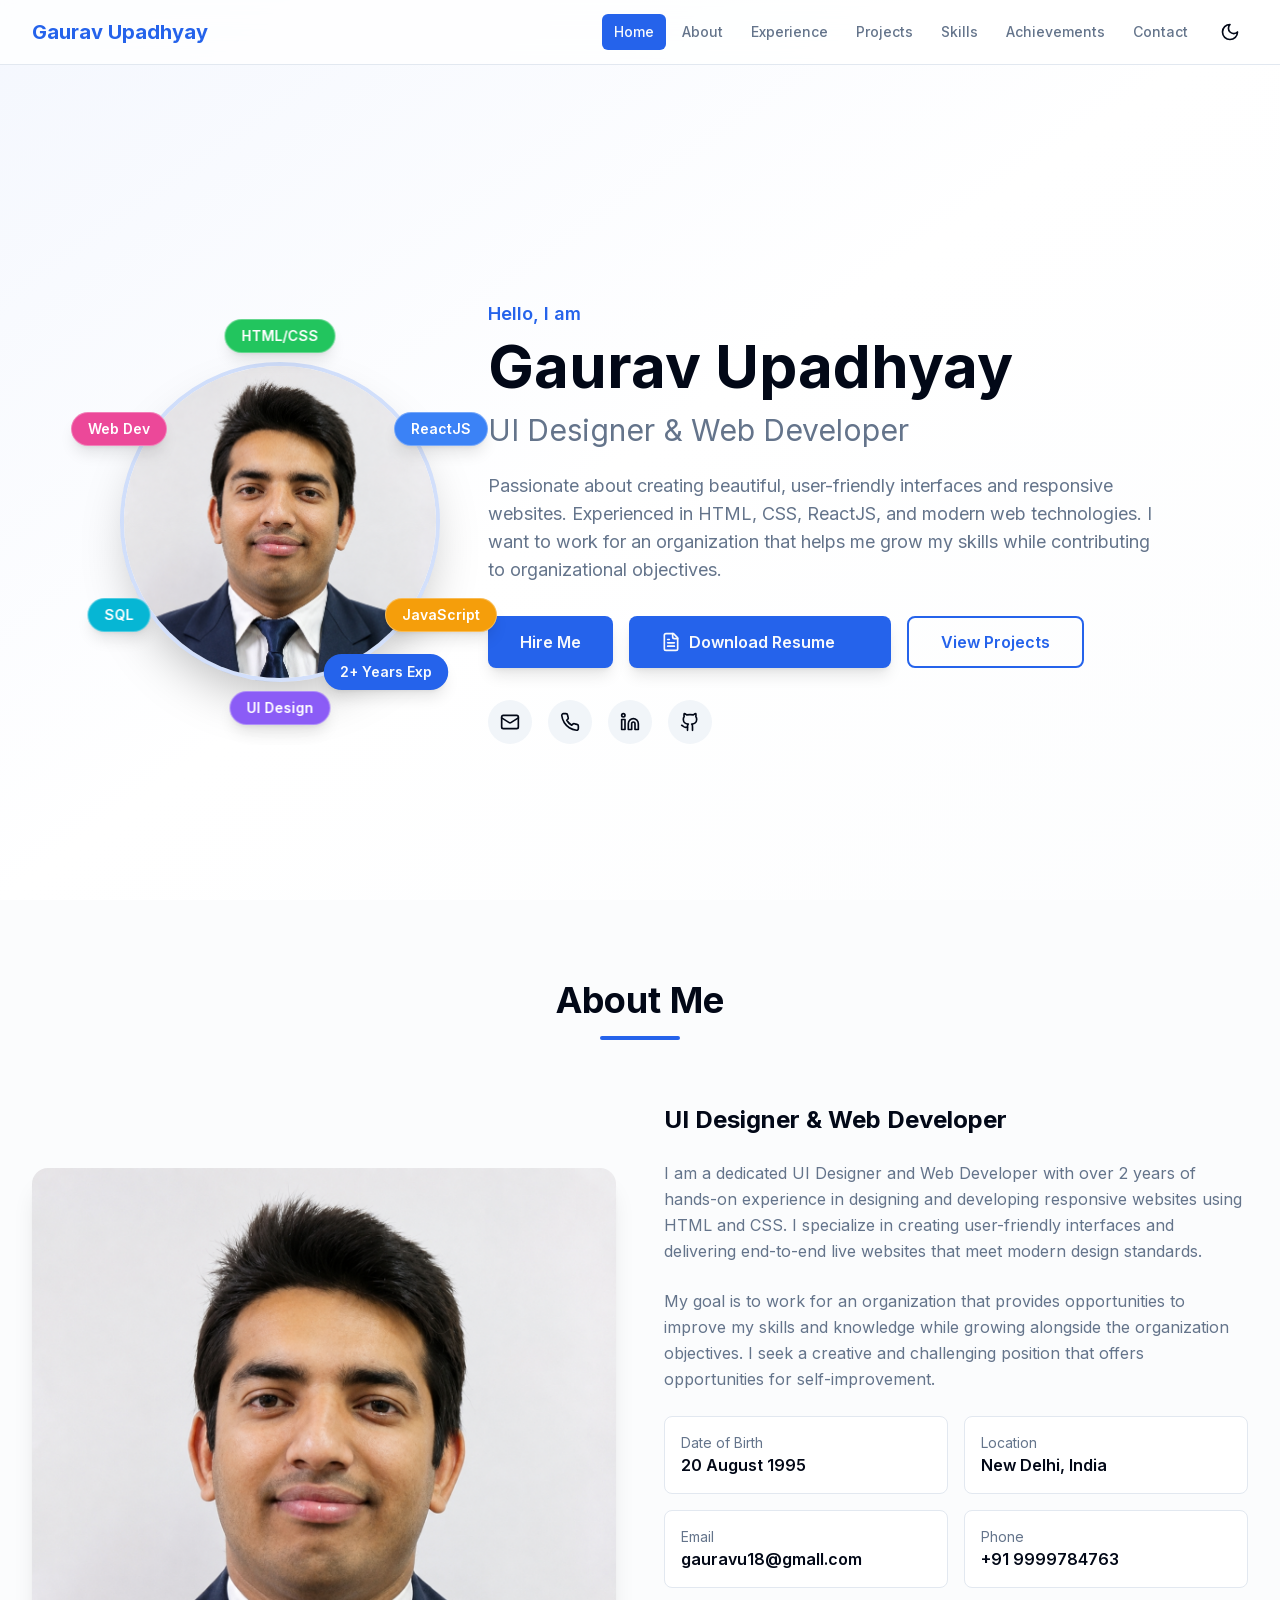
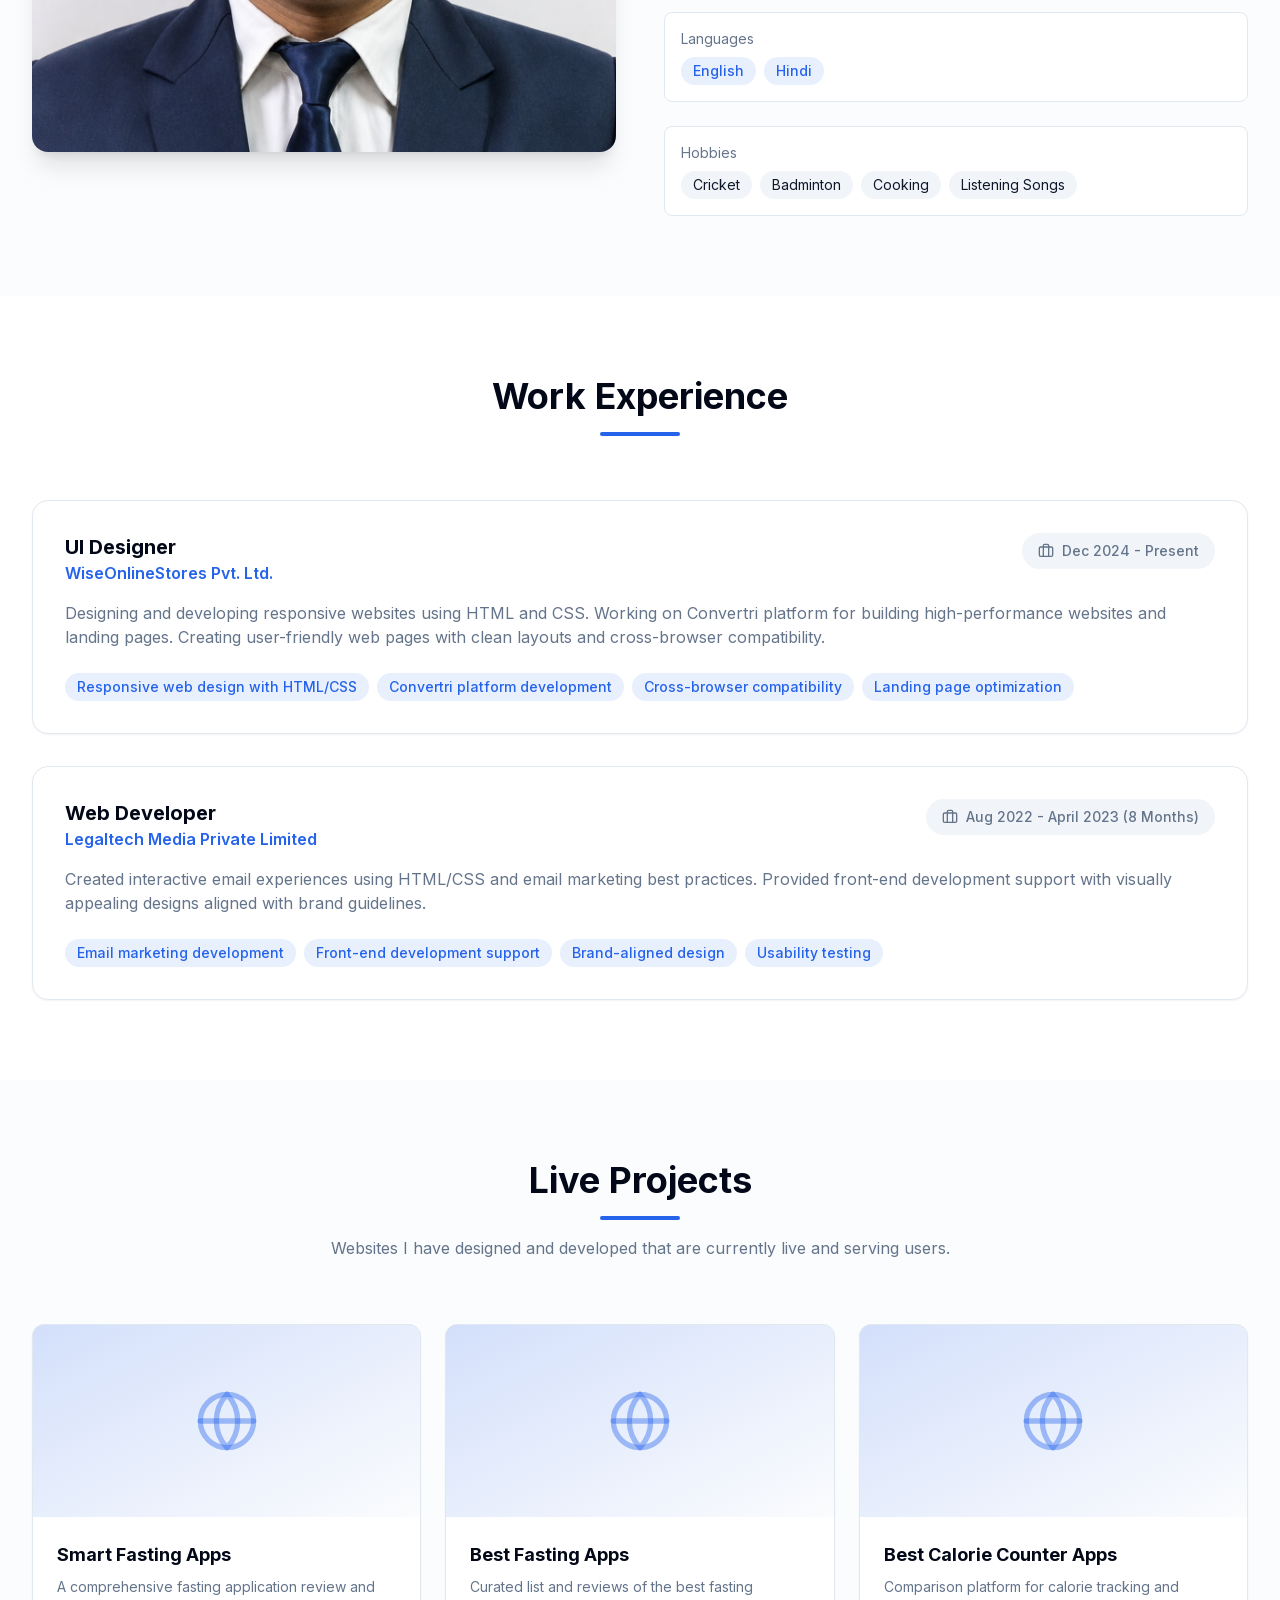
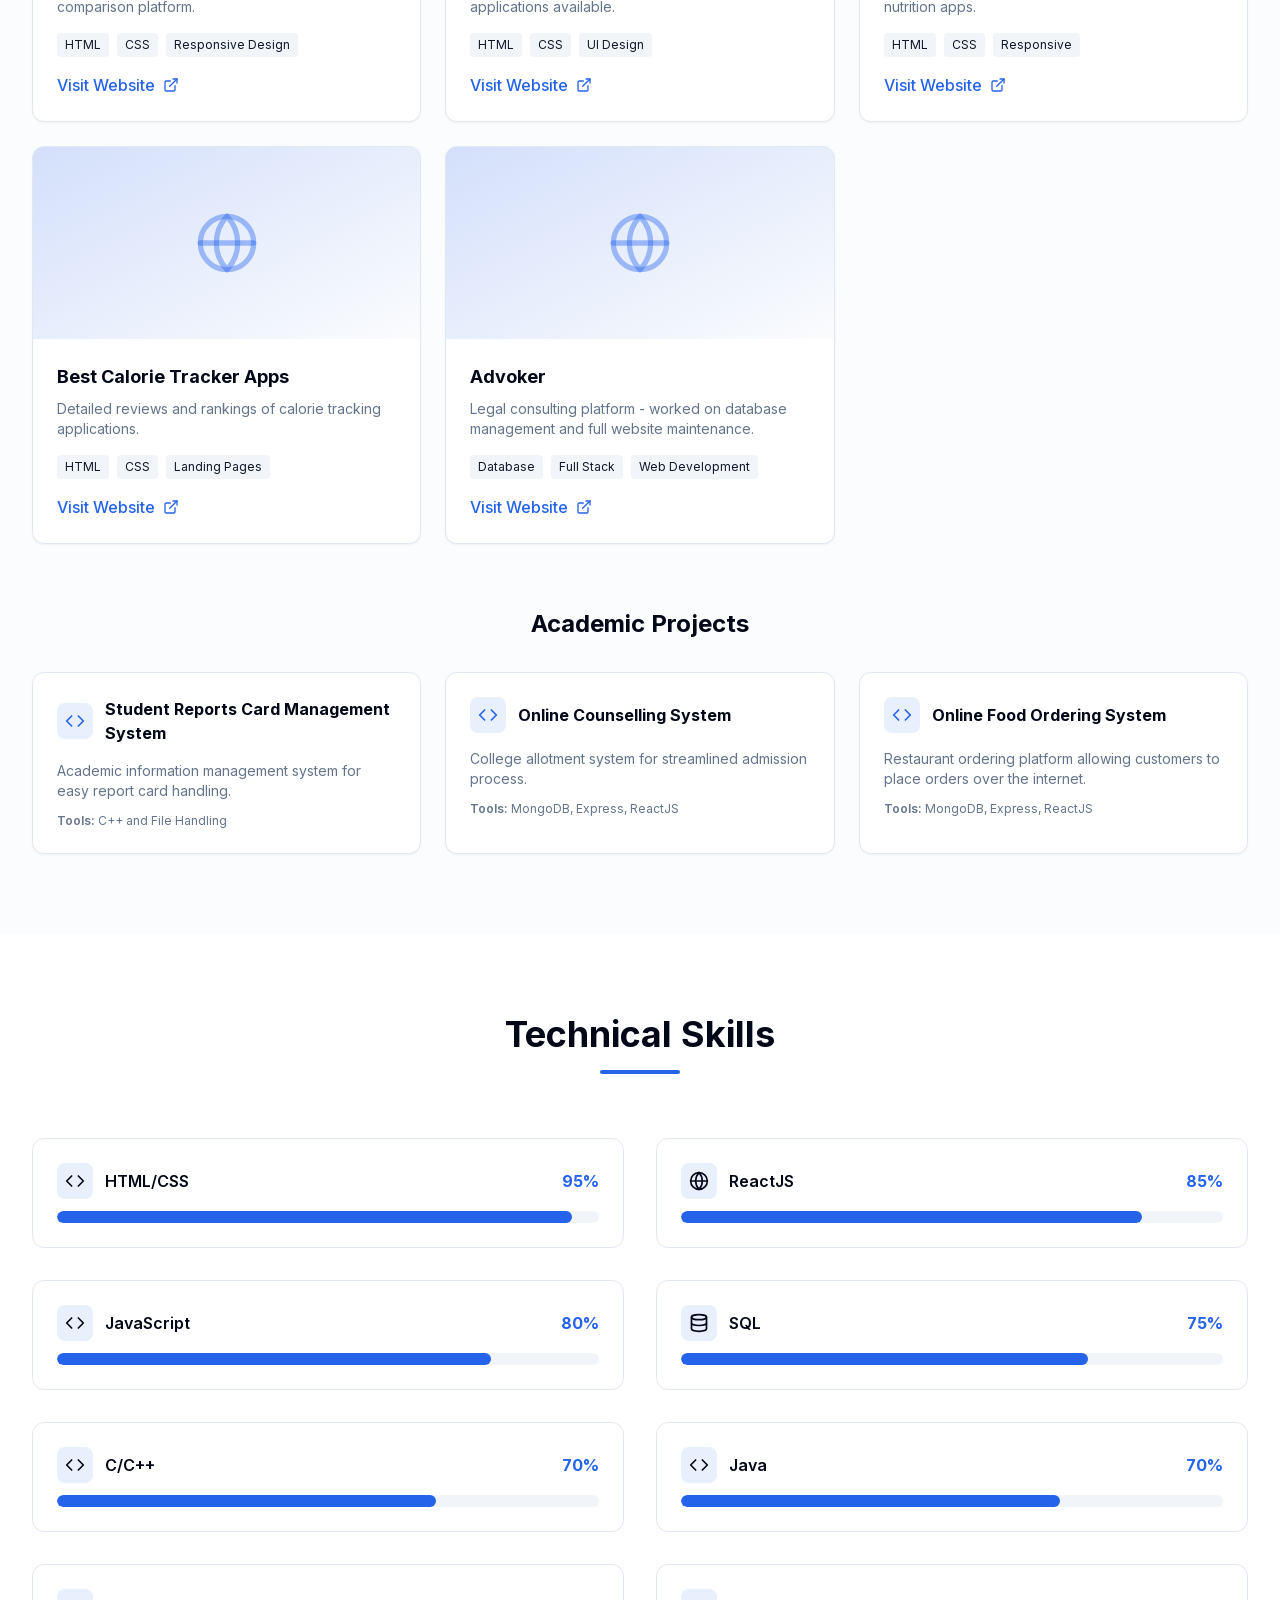
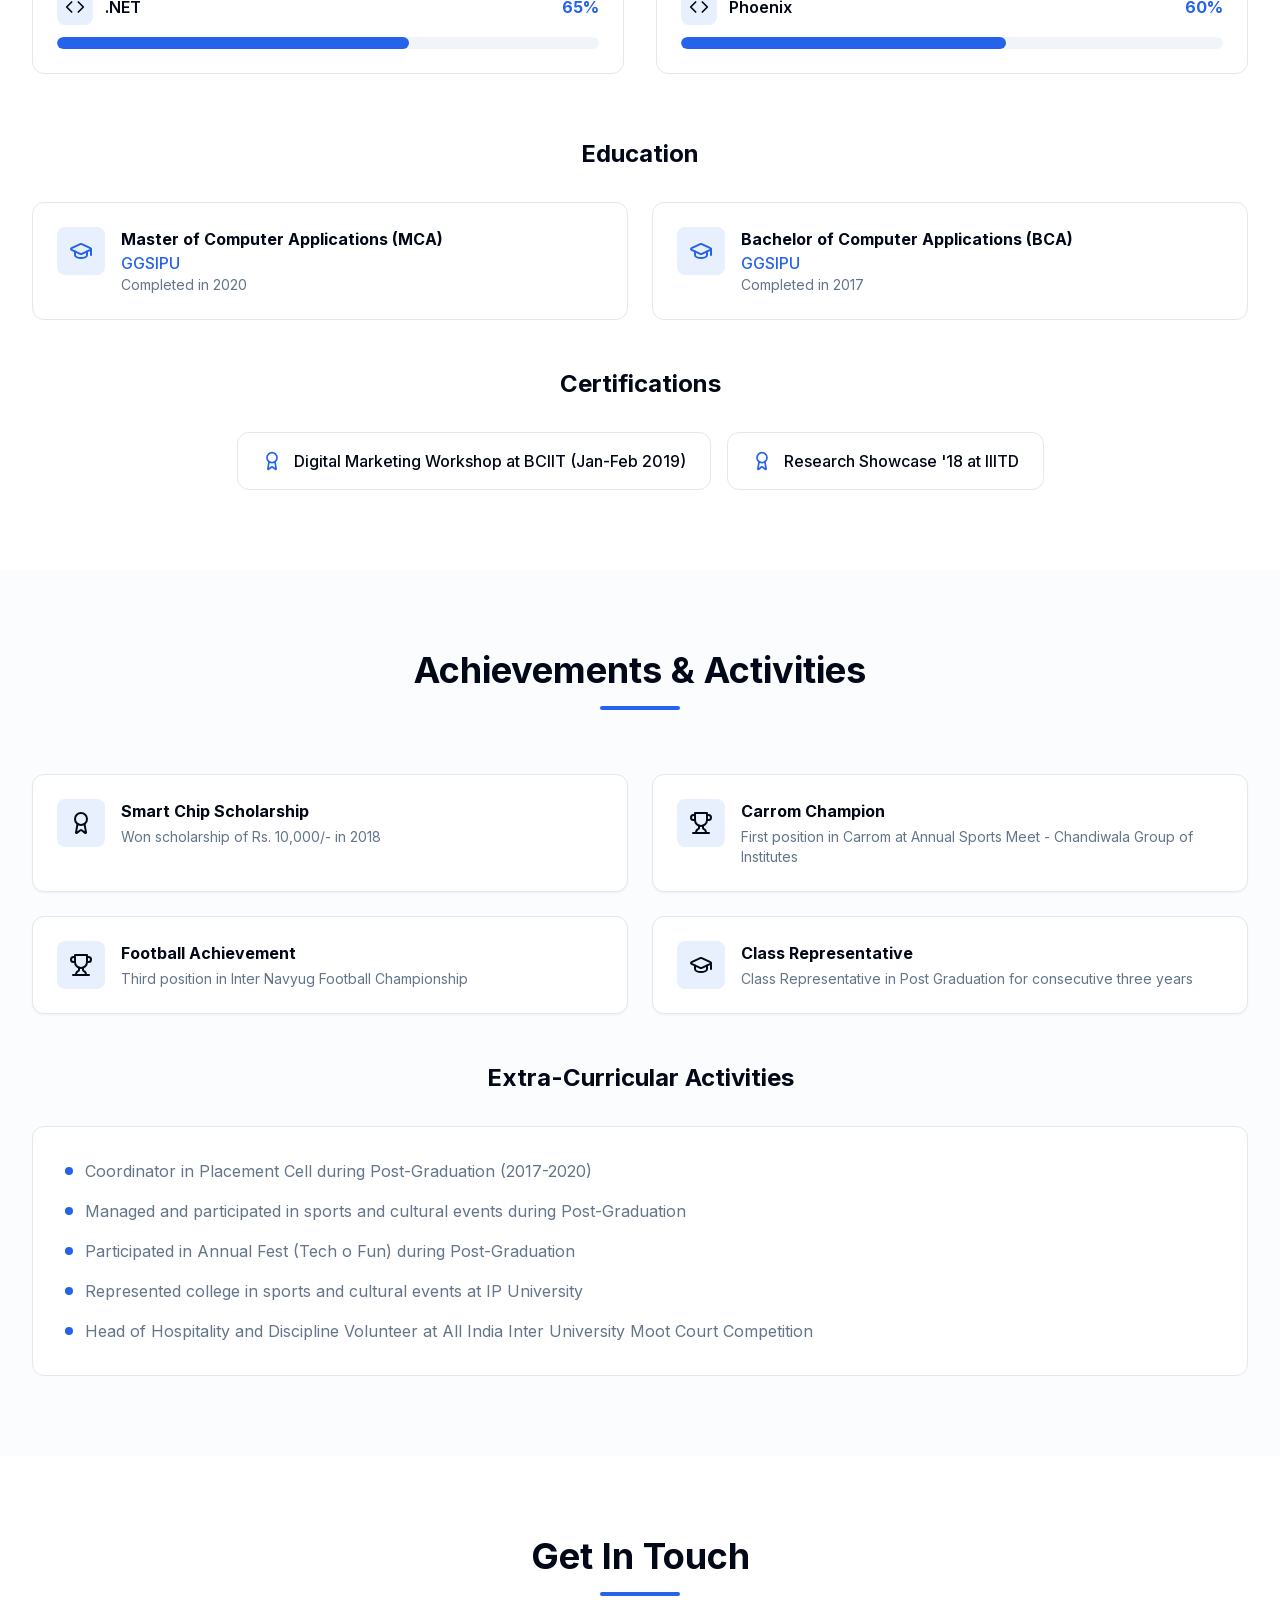
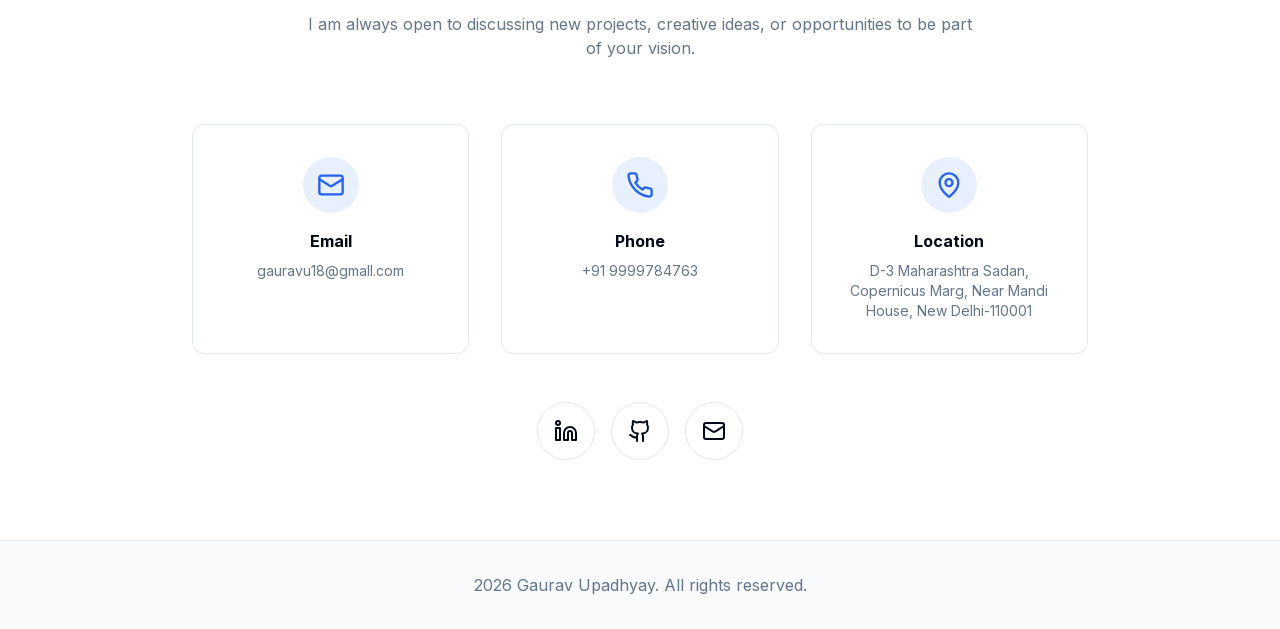
==== commit 4f9fb382: "imp" ====
--- a/index.html
+++ b/index.html
@@ -1 +1 @@
-<!DOCTYPE html><html lang="en"><head><meta charSet="utf-8"/><meta name="viewport" content="width=device-width, initial-scale=1"/><link rel="preload" as="image" href="/profile.png"/><link rel="stylesheet" href="/_next/static/css/d0bf3cc647831170.css" data-precedence="next"/><link rel="preload" as="script" fetchPriority="low" href="/_next/static/chunks/webpack-6a93d4f4b6c836d1.js"/><script src="/_next/static/chunks/4bd1b696-26805bb0e48c55d3.js" async=""></script><script src="/_next/static/chunks/517-9ff6282ea870c8a2.js" async=""></script><script src="/_next/static/chunks/main-app-4cc97a7faca50d0d.js" async=""></script><script src="/_next/static/chunks/508-1738b668640a6203.js" async=""></script><script src="/_next/static/chunks/app/page-a7e0e9f87b851a8c.js" async=""></script><title>Gaurav Upadhyay | UI Designer &amp; Web Developer</title><meta name="description" content="Portfolio of Gaurav Upadhyay - UI Designer and Web Developer with 2+ years of experience in HTML, CSS, ReactJS, and responsive web design."/><link rel="icon" href="/profile.png" type="image/png"/><script src="/_next/static/chunks/polyfills-42372ed130431b0a.js" noModule=""></script></head><body class="__className_f367f3"><div class="min-h-screen transition-colors duration-300 "><div class="bg-background text-foreground"><nav class="fixed top-0 left-0 right-0 z-50 bg-background/80 backdrop-blur-md border-b border-border"><div class="max-w-7xl mx-auto px-4 sm:px-6 lg:px-8"><div class="flex items-center justify-between h-16"><div class="text-xl font-bold text-primary" style="opacity:0;transform:translateX(-20px)">Gaurav Upadhyay</div><div class="hidden md:flex items-center gap-1"><button class="px-3 py-2 rounded-md text-sm font-medium transition-colors bg-primary text-primary-foreground">Home</button><button class="px-3 py-2 rounded-md text-sm font-medium transition-colors text-muted-foreground hover:text-foreground hover:bg-muted">About</button><button class="px-3 py-2 rounded-md text-sm font-medium transition-colors text-muted-foreground hover:text-foreground hover:bg-muted">Experience</button><button class="px-3 py-2 rounded-md text-sm font-medium transition-colors text-muted-foreground hover:text-foreground hover:bg-muted">Projects</button><button class="px-3 py-2 rounded-md text-sm font-medium transition-colors text-muted-foreground hover:text-foreground hover:bg-muted">Skills</button><button class="px-3 py-2 rounded-md text-sm font-medium transition-colors text-muted-foreground hover:text-foreground hover:bg-muted">Achievements</button><button class="px-3 py-2 rounded-md text-sm font-medium transition-colors text-muted-foreground hover:text-foreground hover:bg-muted">Contact</button><button class="ml-2 p-2 rounded-md hover:bg-muted transition-colors"><svg xmlns="http://www.w3.org/2000/svg" width="24" height="24" viewBox="0 0 24 24" fill="none" stroke="currentColor" stroke-width="2" stroke-linecap="round" stroke-linejoin="round" class="lucide lucide-moon w-5 h-5"><path d="M12 3a6 6 0 0 0 9 9 9 9 0 1 1-9-9Z"></path></svg></button></div><div class="md:hidden flex items-center gap-2"><button class="p-2 rounded-md hover:bg-muted transition-colors"><svg xmlns="http://www.w3.org/2000/svg" width="24" height="24" viewBox="0 0 24 24" fill="none" stroke="currentColor" stroke-width="2" stroke-linecap="round" stroke-linejoin="round" class="lucide lucide-moon w-5 h-5"><path d="M12 3a6 6 0 0 0 9 9 9 9 0 1 1-9-9Z"></path></svg></button><button class="p-2 rounded-md hover:bg-muted transition-colors"><svg xmlns="http://www.w3.org/2000/svg" width="24" height="24" viewBox="0 0 24 24" fill="none" stroke="currentColor" stroke-width="2" stroke-linecap="round" stroke-linejoin="round" class="lucide lucide-menu w-6 h-6"><line x1="4" x2="20" y1="12" y2="12"></line><line x1="4" x2="20" y1="6" y2="6"></line><line x1="4" x2="20" y1="18" y2="18"></line></svg></button></div></div></div></nav><section id="home" class="min-h-screen flex items-center justify-center pt-16 relative overflow-hidden"><div class="absolute inset-0 bg-gradient-to-br from-primary/5 via-background to-secondary/20"></div><div class="max-w-7xl mx-auto px-4 sm:px-6 lg:px-8 relative z-10"><div class="flex flex-col lg:flex-row items-center gap-12"><div class="flex-shrink-0" style="opacity:0;transform:translateY(40px)"><div class="relative"><div class="w-64 h-64 md:w-80 md:h-80 rounded-full overflow-hidden border-4 border-primary/20 shadow-2xl"><img alt="Gaurav Upadhyay" width="320" height="320" decoding="async" data-nimg="1" class="w-full h-full object-cover" style="color:transparent" src="/profile.png"/></div><div class="absolute -bottom-2 -right-2 bg-primary text-primary-foreground px-4 py-2 rounded-full text-sm font-semibold shadow-lg" style="transform:scale(0)">2+ Years Exp</div></div></div><div class="text-center lg:text-left" style="opacity:0;transform:translateY(40px)"><p class="text-primary font-semibold text-lg mb-2" style="opacity:0">Hello, I am</p><h1 class="text-4xl md:text-6xl font-bold mb-4" style="opacity:0;transform:translateY(20px)">Gaurav Upadhyay</h1><h2 class="text-2xl md:text-3xl text-muted-foreground mb-6" style="opacity:0;transform:translateY(20px)">UI Designer &amp; Web Developer</h2><p class="text-lg text-muted-foreground max-w-2xl mb-8" style="opacity:0">Passionate about creating beautiful, user-friendly interfaces and responsive websites. Experienced in HTML, CSS, ReactJS, and modern web technologies. I want to work for an organization that helps me grow my skills while contributing to organizational objectives.</p><div class="flex flex-wrap gap-4 justify-center lg:justify-start" style="opacity:0;transform:translateY(20px)"><button class="px-8 py-3 bg-primary text-primary-foreground rounded-lg font-semibold hover:bg-primary/90 transition-colors shadow-lg">Hire Me</button><button class="group relative inline-flex items-center gap-2 px-8 py-3 bg-primary text-primary-foreground rounded-lg font-semibold hover:bg-primary/90 transition-all shadow-lg disabled:opacity-70"><svg xmlns="http://www.w3.org/2000/svg" width="24" height="24" viewBox="0 0 24 24" fill="none" stroke="currentColor" stroke-width="2" stroke-linecap="round" stroke-linejoin="round" class="lucide lucide-file-text w-5 h-5"><path d="M15 2H6a2 2 0 0 0-2 2v16a2 2 0 0 0 2 2h12a2 2 0 0 0 2-2V7Z"></path><path d="M14 2v4a2 2 0 0 0 2 2h4"></path><path d="M10 9H8"></path><path d="M16 13H8"></path><path d="M16 17H8"></path></svg><span>Download Resume</span><svg xmlns="http://www.w3.org/2000/svg" width="24" height="24" viewBox="0 0 24 24" fill="none" stroke="currentColor" stroke-width="2" stroke-linecap="round" stroke-linejoin="round" class="lucide lucide-download w-4 h-4 opacity-0 -translate-x-2 transition-all group-hover:opacity-100 group-hover:translate-x-0"><path d="M21 15v4a2 2 0 0 1-2 2H5a2 2 0 0 1-2-2v-4"></path><polyline points="7 10 12 15 17 10"></polyline><line x1="12" x2="12" y1="15" y2="3"></line></svg></button><button class="px-8 py-3 border-2 border-primary text-primary rounded-lg font-semibold hover:bg-primary hover:text-primary-foreground transition-colors">View Projects</button></div><div class="flex gap-4 mt-8 justify-center lg:justify-start" style="opacity:0"><a href="mailto:gauravu18@gmall.com" class="p-3 rounded-full bg-muted hover:bg-primary hover:text-primary-foreground transition-colors"><svg xmlns="http://www.w3.org/2000/svg" width="24" height="24" viewBox="0 0 24 24" fill="none" stroke="currentColor" stroke-width="2" stroke-linecap="round" stroke-linejoin="round" class="lucide lucide-mail w-5 h-5"><rect width="20" height="16" x="2" y="4" rx="2"></rect><path d="m22 7-8.97 5.7a1.94 1.94 0 0 1-2.06 0L2 7"></path></svg></a><a href="tel:9999784763" class="p-3 rounded-full bg-muted hover:bg-primary hover:text-primary-foreground transition-colors"><svg xmlns="http://www.w3.org/2000/svg" width="24" height="24" viewBox="0 0 24 24" fill="none" stroke="currentColor" stroke-width="2" stroke-linecap="round" stroke-linejoin="round" class="lucide lucide-phone w-5 h-5"><path d="M22 16.92v3a2 2 0 0 1-2.18 2 19.79 19.79 0 0 1-8.63-3.07 19.5 19.5 0 0 1-6-6 19.79 19.79 0 0 1-3.07-8.67A2 2 0 0 1 4.11 2h3a2 2 0 0 1 2 1.72 12.84 12.84 0 0 0 .7 2.81 2 2 0 0 1-.45 2.11L8.09 9.91a16 16 0 0 0 6 6l1.27-1.27a2 2 0 0 1 2.11-.45 12.84 12.84 0 0 0 2.81.7A2 2 0 0 1 22 16.92z"></path></svg></a><a href="https://www.linkedin.com/in/gaurav-upadhyay-33350a19b" class="p-3 rounded-full bg-muted hover:bg-primary hover:text-primary-foreground transition-colors"><svg xmlns="http://www.w3.org/2000/svg" width="24" height="24" viewBox="0 0 24 24" fill="none" stroke="currentColor" stroke-width="2" stroke-linecap="round" stroke-linejoin="round" class="lucide lucide-linkedin w-5 h-5"><path d="M16 8a6 6 0 0 1 6 6v7h-4v-7a2 2 0 0 0-2-2 2 2 0 0 0-2 2v7h-4v-7a6 6 0 0 1 6-6z"></path><rect width="4" height="12" x="2" y="9"></rect><circle cx="4" cy="4" r="2"></circle></svg></a><a href="https://github.com/0720gaurav" class="p-3 rounded-full bg-muted hover:bg-primary hover:text-primary-foreground transition-colors"><svg xmlns="http://www.w3.org/2000/svg" width="24" height="24" viewBox="0 0 24 24" fill="none" stroke="currentColor" stroke-width="2" stroke-linecap="round" stroke-linejoin="round" class="lucide lucide-github w-5 h-5"><path d="M15 22v-4a4.8 4.8 0 0 0-1-3.5c3 0 6-2 6-5.5.08-1.25-.27-2.48-1-3.5.28-1.15.28-2.35 0-3.5 0 0-1 0-3 1.5-2.64-.5-5.36-.5-8 0C6 2 5 2 5 2c-.3 1.15-.3 2.35 0 3.5A5.403 5.403 0 0 0 4 9c0 3.5 3 5.5 6 5.5-.39.49-.68 1.05-.85 1.65-.17.6-.22 1.23-.15 1.85v4"></path><path d="M9 18c-4.51 2-5-2-7-2"></path></svg></a></div></div></div><div class="absolute bottom-8 left-1/2 -translate-x-1/2" style="opacity:0"><svg xmlns="http://www.w3.org/2000/svg" width="24" height="24" viewBox="0 0 24 24" fill="none" stroke="currentColor" stroke-width="2" stroke-linecap="round" stroke-linejoin="round" class="lucide lucide-chevron-down w-8 h-8 text-muted-foreground"><path d="m6 9 6 6 6-6"></path></svg></div></div></section><section id="about" class="py-20 bg-muted/30"><div class="max-w-7xl mx-auto px-4 sm:px-6 lg:px-8"><div class="text-center mb-16" style="opacity:0;transform:translateY(30px)"><h2 class="text-3xl md:text-4xl font-bold mb-4">About Me</h2><div class="w-20 h-1 bg-primary mx-auto rounded-full"></div></div><div class="grid md:grid-cols-2 gap-12 items-center"><div style="opacity:0;transform:translateX(-30px)"><div class="rounded-2xl overflow-hidden shadow-xl"><img alt="Gaurav Upadhyay" loading="lazy" width="500" height="500" decoding="async" data-nimg="1" class="w-full h-auto object-cover" style="color:transparent" src="/profile.png"/></div></div><div class="space-y-6" style="opacity:0;transform:translateX(30px)"><h3 class="text-2xl font-bold">UI Designer &amp; Web Developer</h3><p class="text-muted-foreground leading-relaxed">I am a dedicated UI Designer and Web Developer with over 2 years of hands-on experience in designing and developing responsive websites using HTML and CSS. I specialize in creating user-friendly interfaces and delivering end-to-end live websites that meet modern design standards.</p><p class="text-muted-foreground leading-relaxed">My goal is to work for an organization that provides opportunities to improve my skills and knowledge while growing alongside the organization objectives. I seek a creative and challenging position that offers opportunities for self-improvement.</p><div class="grid grid-cols-2 gap-4"><div class="bg-card p-4 rounded-lg border border-border"><p class="text-sm text-muted-foreground">Date of Birth</p><p class="font-semibold">20 August 1995</p></div><div class="bg-card p-4 rounded-lg border border-border"><p class="text-sm text-muted-foreground">Location</p><p class="font-semibold">New Delhi, India</p></div><div class="bg-card p-4 rounded-lg border border-border"><p class="text-sm text-muted-foreground">Email</p><p class="font-semibold">gauravu18@gmall.com</p></div><div class="bg-card p-4 rounded-lg border border-border"><p class="text-sm text-muted-foreground">Phone</p><p class="font-semibold">+91 9999784763</p></div></div><div class="bg-card p-4 rounded-lg border border-border"><p class="text-sm text-muted-foreground mb-2">Languages</p><div class="flex gap-2"><span class="px-3 py-1 bg-primary/10 text-primary rounded-full text-sm font-medium">English</span><span class="px-3 py-1 bg-primary/10 text-primary rounded-full text-sm font-medium">Hindi</span></div></div><div class="bg-card p-4 rounded-lg border border-border"><p class="text-sm text-muted-foreground mb-2">Hobbies</p><div class="flex flex-wrap gap-2"><span class="px-3 py-1 bg-secondary text-secondary-foreground rounded-full text-sm">Cricket</span><span class="px-3 py-1 bg-secondary text-secondary-foreground rounded-full text-sm">Badminton</span><span class="px-3 py-1 bg-secondary text-secondary-foreground rounded-full text-sm">Cooking</span><span class="px-3 py-1 bg-secondary text-secondary-foreground rounded-full text-sm">Listening Songs</span></div></div></div></div></div></section><section id="experience" class="py-20"><div class="max-w-7xl mx-auto px-4 sm:px-6 lg:px-8"><div class="text-center mb-16" style="opacity:0;transform:translateY(30px)"><h2 class="text-3xl md:text-4xl font-bold mb-4">Work Experience</h2><div class="w-20 h-1 bg-primary mx-auto rounded-full"></div></div><div class="space-y-8"><div class="bg-card border border-border rounded-2xl p-8 shadow-sm hover:shadow-md transition-shadow" style="opacity:0;transform:translateY(30px)"><div class="flex flex-col md:flex-row md:items-start md:justify-between gap-4 mb-4"><div><h3 class="text-xl font-bold">UI Designer</h3><p class="text-primary font-semibold">WiseOnlineStores Pvt. Ltd.</p></div><div class="flex items-center gap-2 text-muted-foreground bg-muted px-4 py-2 rounded-full"><svg xmlns="http://www.w3.org/2000/svg" width="24" height="24" viewBox="0 0 24 24" fill="none" stroke="currentColor" stroke-width="2" stroke-linecap="round" stroke-linejoin="round" class="lucide lucide-briefcase w-4 h-4"><path d="M16 20V4a2 2 0 0 0-2-2h-4a2 2 0 0 0-2 2v16"></path><rect width="20" height="14" x="2" y="6" rx="2"></rect></svg><span class="text-sm font-medium">Dec 2024 - Present</span></div></div><p class="text-muted-foreground mb-6">Designing and developing responsive websites using HTML and CSS. Working on Convertri platform for building high-performance websites and landing pages. Creating user-friendly web pages with clean layouts and cross-browser compatibility.</p><div class="flex flex-wrap gap-2"><span class="px-3 py-1 bg-primary/10 text-primary rounded-full text-sm font-medium">Responsive web design with HTML/CSS</span><span class="px-3 py-1 bg-primary/10 text-primary rounded-full text-sm font-medium">Convertri platform development</span><span class="px-3 py-1 bg-primary/10 text-primary rounded-full text-sm font-medium">Cross-browser compatibility</span><span class="px-3 py-1 bg-primary/10 text-primary rounded-full text-sm font-medium">Landing page optimization</span></div></div><div class="bg-card border border-border rounded-2xl p-8 shadow-sm hover:shadow-md transition-shadow" style="opacity:0;transform:translateY(30px)"><div class="flex flex-col md:flex-row md:items-start md:justify-between gap-4 mb-4"><div><h3 class="text-xl font-bold">Web Developer</h3><p class="text-primary font-semibold">Legaltech Media Private Limited</p></div><div class="flex items-center gap-2 text-muted-foreground bg-muted px-4 py-2 rounded-full"><svg xmlns="http://www.w3.org/2000/svg" width="24" height="24" viewBox="0 0 24 24" fill="none" stroke="currentColor" stroke-width="2" stroke-linecap="round" stroke-linejoin="round" class="lucide lucide-briefcase w-4 h-4"><path d="M16 20V4a2 2 0 0 0-2-2h-4a2 2 0 0 0-2 2v16"></path><rect width="20" height="14" x="2" y="6" rx="2"></rect></svg><span class="text-sm font-medium">Aug 2022 - April 2023 (8 Months)</span></div></div><p class="text-muted-foreground mb-6">Created interactive email experiences using HTML/CSS and email marketing best practices. Provided front-end development support with visually appealing designs aligned with brand guidelines.</p><div class="flex flex-wrap gap-2"><span class="px-3 py-1 bg-primary/10 text-primary rounded-full text-sm font-medium">Email marketing development</span><span class="px-3 py-1 bg-primary/10 text-primary rounded-full text-sm font-medium">Front-end development support</span><span class="px-3 py-1 bg-primary/10 text-primary rounded-full text-sm font-medium">Brand-aligned design</span><span class="px-3 py-1 bg-primary/10 text-primary rounded-full text-sm font-medium">Usability testing</span></div></div></div></div></section><section id="projects" class="py-20 bg-muted/30"><div class="max-w-7xl mx-auto px-4 sm:px-6 lg:px-8"><div class="text-center mb-16" style="opacity:0;transform:translateY(30px)"><h2 class="text-3xl md:text-4xl font-bold mb-4">Live Projects</h2><div class="w-20 h-1 bg-primary mx-auto rounded-full"></div><p class="text-muted-foreground mt-4 max-w-2xl mx-auto">Websites I have designed and developed that are currently live and serving users.</p></div><div class="grid md:grid-cols-2 lg:grid-cols-3 gap-6"><div class="bg-card border border-border rounded-xl overflow-hidden shadow-sm hover:shadow-lg transition-all hover:-translate-y-1" style="opacity:0;transform:translateY(30px)"><div class="h-48 bg-gradient-to-br from-primary/20 to-secondary/30 flex items-center justify-center"><svg xmlns="http://www.w3.org/2000/svg" width="24" height="24" viewBox="0 0 24 24" fill="none" stroke="currentColor" stroke-width="2" stroke-linecap="round" stroke-linejoin="round" class="lucide lucide-globe w-16 h-16 text-primary/40"><circle cx="12" cy="12" r="10"></circle><path d="M12 2a14.5 14.5 0 0 0 0 20 14.5 14.5 0 0 0 0-20"></path><path d="M2 12h20"></path></svg></div><div class="p-6"><h3 class="text-lg font-bold mb-2">Smart Fasting Apps</h3><p class="text-muted-foreground text-sm mb-4">A comprehensive fasting application review and comparison platform.</p><div class="flex flex-wrap gap-2 mb-4"><span class="px-2 py-1 bg-secondary text-secondary-foreground rounded text-xs">HTML</span><span class="px-2 py-1 bg-secondary text-secondary-foreground rounded text-xs">CSS</span><span class="px-2 py-1 bg-secondary text-secondary-foreground rounded text-xs">Responsive Design</span></div><a href="https://smartfastingapps.com" target="_blank" rel="noopener noreferrer" class="inline-flex items-center gap-2 text-primary font-medium hover:underline">Visit Website <svg xmlns="http://www.w3.org/2000/svg" width="24" height="24" viewBox="0 0 24 24" fill="none" stroke="currentColor" stroke-width="2" stroke-linecap="round" stroke-linejoin="round" class="lucide lucide-external-link w-4 h-4"><path d="M15 3h6v6"></path><path d="M10 14 21 3"></path><path d="M18 13v6a2 2 0 0 1-2 2H5a2 2 0 0 1-2-2V8a2 2 0 0 1 2-2h6"></path></svg></a></div></div><div class="bg-card border border-border rounded-xl overflow-hidden shadow-sm hover:shadow-lg transition-all hover:-translate-y-1" style="opacity:0;transform:translateY(30px)"><div class="h-48 bg-gradient-to-br from-primary/20 to-secondary/30 flex items-center justify-center"><svg xmlns="http://www.w3.org/2000/svg" width="24" height="24" viewBox="0 0 24 24" fill="none" stroke="currentColor" stroke-width="2" stroke-linecap="round" stroke-linejoin="round" class="lucide lucide-globe w-16 h-16 text-primary/40"><circle cx="12" cy="12" r="10"></circle><path d="M12 2a14.5 14.5 0 0 0 0 20 14.5 14.5 0 0 0 0-20"></path><path d="M2 12h20"></path></svg></div><div class="p-6"><h3 class="text-lg font-bold mb-2">Best Fasting Apps</h3><p class="text-muted-foreground text-sm mb-4">Curated list and reviews of the best fasting applications available.</p><div class="flex flex-wrap gap-2 mb-4"><span class="px-2 py-1 bg-secondary text-secondary-foreground rounded text-xs">HTML</span><span class="px-2 py-1 bg-secondary text-secondary-foreground rounded text-xs">CSS</span><span class="px-2 py-1 bg-secondary text-secondary-foreground rounded text-xs">UI Design</span></div><a href="https://bestfastingapps.com" target="_blank" rel="noopener noreferrer" class="inline-flex items-center gap-2 text-primary font-medium hover:underline">Visit Website <svg xmlns="http://www.w3.org/2000/svg" width="24" height="24" viewBox="0 0 24 24" fill="none" stroke="currentColor" stroke-width="2" stroke-linecap="round" stroke-linejoin="round" class="lucide lucide-external-link w-4 h-4"><path d="M15 3h6v6"></path><path d="M10 14 21 3"></path><path d="M18 13v6a2 2 0 0 1-2 2H5a2 2 0 0 1-2-2V8a2 2 0 0 1 2-2h6"></path></svg></a></div></div><div class="bg-card border border-border rounded-xl overflow-hidden shadow-sm hover:shadow-lg transition-all hover:-translate-y-1" style="opacity:0;transform:translateY(30px)"><div class="h-48 bg-gradient-to-br from-primary/20 to-secondary/30 flex items-center justify-center"><svg xmlns="http://www.w3.org/2000/svg" width="24" height="24" viewBox="0 0 24 24" fill="none" stroke="currentColor" stroke-width="2" stroke-linecap="round" stroke-linejoin="round" class="lucide lucide-globe w-16 h-16 text-primary/40"><circle cx="12" cy="12" r="10"></circle><path d="M12 2a14.5 14.5 0 0 0 0 20 14.5 14.5 0 0 0 0-20"></path><path d="M2 12h20"></path></svg></div><div class="p-6"><h3 class="text-lg font-bold mb-2">Best Calorie Counter Apps</h3><p class="text-muted-foreground text-sm mb-4">Comparison platform for calorie tracking and nutrition apps.</p><div class="flex flex-wrap gap-2 mb-4"><span class="px-2 py-1 bg-secondary text-secondary-foreground rounded text-xs">HTML</span><span class="px-2 py-1 bg-secondary text-secondary-foreground rounded text-xs">CSS</span><span class="px-2 py-1 bg-secondary text-secondary-foreground rounded text-xs">Responsive</span></div><a href="https://bestcaloriecounterapps.com" target="_blank" rel="noopener noreferrer" class="inline-flex items-center gap-2 text-primary font-medium hover:underline">Visit Website <svg xmlns="http://www.w3.org/2000/svg" width="24" height="24" viewBox="0 0 24 24" fill="none" stroke="currentColor" stroke-width="2" stroke-linecap="round" stroke-linejoin="round" class="lucide lucide-external-link w-4 h-4"><path d="M15 3h6v6"></path><path d="M10 14 21 3"></path><path d="M18 13v6a2 2 0 0 1-2 2H5a2 2 0 0 1-2-2V8a2 2 0 0 1 2-2h6"></path></svg></a></div></div><div class="bg-card border border-border rounded-xl overflow-hidden shadow-sm hover:shadow-lg transition-all hover:-translate-y-1" style="opacity:0;transform:translateY(30px)"><div class="h-48 bg-gradient-to-br from-primary/20 to-secondary/30 flex items-center justify-center"><svg xmlns="http://www.w3.org/2000/svg" width="24" height="24" viewBox="0 0 24 24" fill="none" stroke="currentColor" stroke-width="2" stroke-linecap="round" stroke-linejoin="round" class="lucide lucide-globe w-16 h-16 text-primary/40"><circle cx="12" cy="12" r="10"></circle><path d="M12 2a14.5 14.5 0 0 0 0 20 14.5 14.5 0 0 0 0-20"></path><path d="M2 12h20"></path></svg></div><div class="p-6"><h3 class="text-lg font-bold mb-2">Best Calorie Tracker Apps</h3><p class="text-muted-foreground text-sm mb-4">Detailed reviews and rankings of calorie tracking applications.</p><div class="flex flex-wrap gap-2 mb-4"><span class="px-2 py-1 bg-secondary text-secondary-foreground rounded text-xs">HTML</span><span class="px-2 py-1 bg-secondary text-secondary-foreground rounded text-xs">CSS</span><span class="px-2 py-1 bg-secondary text-secondary-foreground rounded text-xs">Landing Pages</span></div><a href="https://bestcalorietrackerapps.com" target="_blank" rel="noopener noreferrer" class="inline-flex items-center gap-2 text-primary font-medium hover:underline">Visit Website <svg xmlns="http://www.w3.org/2000/svg" width="24" height="24" viewBox="0 0 24 24" fill="none" stroke="currentColor" stroke-width="2" stroke-linecap="round" stroke-linejoin="round" class="lucide lucide-external-link w-4 h-4"><path d="M15 3h6v6"></path><path d="M10 14 21 3"></path><path d="M18 13v6a2 2 0 0 1-2 2H5a2 2 0 0 1-2-2V8a2 2 0 0 1 2-2h6"></path></svg></a></div></div><div class="bg-card border border-border rounded-xl overflow-hidden shadow-sm hover:shadow-lg transition-all hover:-translate-y-1" style="opacity:0;transform:translateY(30px)"><div class="h-48 bg-gradient-to-br from-primary/20 to-secondary/30 flex items-center justify-center"><svg xmlns="http://www.w3.org/2000/svg" width="24" height="24" viewBox="0 0 24 24" fill="none" stroke="currentColor" stroke-width="2" stroke-linecap="round" stroke-linejoin="round" class="lucide lucide-globe w-16 h-16 text-primary/40"><circle cx="12" cy="12" r="10"></circle><path d="M12 2a14.5 14.5 0 0 0 0 20 14.5 14.5 0 0 0 0-20"></path><path d="M2 12h20"></path></svg></div><div class="p-6"><h3 class="text-lg font-bold mb-2">Advoker</h3><p class="text-muted-foreground text-sm mb-4">Legal consulting platform - worked on database management and full website maintenance.</p><div class="flex flex-wrap gap-2 mb-4"><span class="px-2 py-1 bg-secondary text-secondary-foreground rounded text-xs">Database</span><span class="px-2 py-1 bg-secondary text-secondary-foreground rounded text-xs">Full Stack</span><span class="px-2 py-1 bg-secondary text-secondary-foreground rounded text-xs">Web Development</span></div><a href="https://www.advoker.com" target="_blank" rel="noopener noreferrer" class="inline-flex items-center gap-2 text-primary font-medium hover:underline">Visit Website <svg xmlns="http://www.w3.org/2000/svg" width="24" height="24" viewBox="0 0 24 24" fill="none" stroke="currentColor" stroke-width="2" stroke-linecap="round" stroke-linejoin="round" class="lucide lucide-external-link w-4 h-4"><path d="M15 3h6v6"></path><path d="M10 14 21 3"></path><path d="M18 13v6a2 2 0 0 1-2 2H5a2 2 0 0 1-2-2V8a2 2 0 0 1 2-2h6"></path></svg></a></div></div></div><div class="mt-16" style="opacity:0;transform:translateY(30px)"><h3 class="text-2xl font-bold text-center mb-8">Academic Projects</h3><div class="grid md:grid-cols-3 gap-6"><div class="bg-card border border-border rounded-xl p-6 shadow-sm" style="opacity:0;transform:translateY(20px)"><div class="flex items-center gap-3 mb-4"><div class="p-2 bg-primary/10 rounded-lg"><svg xmlns="http://www.w3.org/2000/svg" width="24" height="24" viewBox="0 0 24 24" fill="none" stroke="currentColor" stroke-width="2" stroke-linecap="round" stroke-linejoin="round" class="lucide lucide-code w-5 h-5 text-primary"><polyline points="16 18 22 12 16 6"></polyline><polyline points="8 6 2 12 8 18"></polyline></svg></div><h4 class="font-bold">Student Reports Card Management System</h4></div><p class="text-muted-foreground text-sm mb-3">Academic information management system for easy report card handling.</p><p class="text-xs text-muted-foreground"><span class="font-semibold">Tools:</span> <!-- -->C++ and File Handling</p></div><div class="bg-card border border-border rounded-xl p-6 shadow-sm" style="opacity:0;transform:translateY(20px)"><div class="flex items-center gap-3 mb-4"><div class="p-2 bg-primary/10 rounded-lg"><svg xmlns="http://www.w3.org/2000/svg" width="24" height="24" viewBox="0 0 24 24" fill="none" stroke="currentColor" stroke-width="2" stroke-linecap="round" stroke-linejoin="round" class="lucide lucide-code w-5 h-5 text-primary"><polyline points="16 18 22 12 16 6"></polyline><polyline points="8 6 2 12 8 18"></polyline></svg></div><h4 class="font-bold">Online Counselling System</h4></div><p class="text-muted-foreground text-sm mb-3">College allotment system for streamlined admission process.</p><p class="text-xs text-muted-foreground"><span class="font-semibold">Tools:</span> <!-- -->MongoDB, Express, ReactJS</p></div><div class="bg-card border border-border rounded-xl p-6 shadow-sm" style="opacity:0;transform:translateY(20px)"><div class="flex items-center gap-3 mb-4"><div class="p-2 bg-primary/10 rounded-lg"><svg xmlns="http://www.w3.org/2000/svg" width="24" height="24" viewBox="0 0 24 24" fill="none" stroke="currentColor" stroke-width="2" stroke-linecap="round" stroke-linejoin="round" class="lucide lucide-code w-5 h-5 text-primary"><polyline points="16 18 22 12 16 6"></polyline><polyline points="8 6 2 12 8 18"></polyline></svg></div><h4 class="font-bold">Online Food Ordering System</h4></div><p class="text-muted-foreground text-sm mb-3">Restaurant ordering platform allowing customers to place orders over the internet.</p><p class="text-xs text-muted-foreground"><span class="font-semibold">Tools:</span> <!-- -->MongoDB, Express, ReactJS</p></div></div></div></div></section><section id="skills" class="py-20"><div class="max-w-7xl mx-auto px-4 sm:px-6 lg:px-8"><div class="text-center mb-16" style="opacity:0;transform:translateY(30px)"><h2 class="text-3xl md:text-4xl font-bold mb-4">Technical Skills</h2><div class="w-20 h-1 bg-primary mx-auto rounded-full"></div></div><div class="grid md:grid-cols-2 gap-8"><div class="bg-card border border-border rounded-xl p-6" style="opacity:0;transform:translateX(-30px)"><div class="flex items-center justify-between mb-3"><div class="flex items-center gap-3"><div class="p-2 bg-primary/10 rounded-lg"><svg xmlns="http://www.w3.org/2000/svg" width="24" height="24" viewBox="0 0 24 24" fill="none" stroke="currentColor" stroke-width="2" stroke-linecap="round" stroke-linejoin="round" class="lucide lucide-code w-5 h-5"><polyline points="16 18 22 12 16 6"></polyline><polyline points="8 6 2 12 8 18"></polyline></svg></div><span class="font-semibold">HTML/CSS</span></div><span class="text-primary font-bold">95<!-- -->%</span></div><div class="w-full h-3 bg-muted rounded-full overflow-hidden"><div class="h-full bg-primary rounded-full" style="width:0px"></div></div></div><div class="bg-card border border-border rounded-xl p-6" style="opacity:0;transform:translateX(30px)"><div class="flex items-center justify-between mb-3"><div class="flex items-center gap-3"><div class="p-2 bg-primary/10 rounded-lg"><svg xmlns="http://www.w3.org/2000/svg" width="24" height="24" viewBox="0 0 24 24" fill="none" stroke="currentColor" stroke-width="2" stroke-linecap="round" stroke-linejoin="round" class="lucide lucide-globe w-5 h-5"><circle cx="12" cy="12" r="10"></circle><path d="M12 2a14.5 14.5 0 0 0 0 20 14.5 14.5 0 0 0 0-20"></path><path d="M2 12h20"></path></svg></div><span class="font-semibold">ReactJS</span></div><span class="text-primary font-bold">85<!-- -->%</span></div><div class="w-full h-3 bg-muted rounded-full overflow-hidden"><div class="h-full bg-primary rounded-full" style="width:0px"></div></div></div><div class="bg-card border border-border rounded-xl p-6" style="opacity:0;transform:translateX(-30px)"><div class="flex items-center justify-between mb-3"><div class="flex items-center gap-3"><div class="p-2 bg-primary/10 rounded-lg"><svg xmlns="http://www.w3.org/2000/svg" width="24" height="24" viewBox="0 0 24 24" fill="none" stroke="currentColor" stroke-width="2" stroke-linecap="round" stroke-linejoin="round" class="lucide lucide-code w-5 h-5"><polyline points="16 18 22 12 16 6"></polyline><polyline points="8 6 2 12 8 18"></polyline></svg></div><span class="font-semibold">JavaScript</span></div><span class="text-primary font-bold">80<!-- -->%</span></div><div class="w-full h-3 bg-muted rounded-full overflow-hidden"><div class="h-full bg-primary rounded-full" style="width:0px"></div></div></div><div class="bg-card border border-border rounded-xl p-6" style="opacity:0;transform:translateX(30px)"><div class="flex items-center justify-between mb-3"><div class="flex items-center gap-3"><div class="p-2 bg-primary/10 rounded-lg"><svg xmlns="http://www.w3.org/2000/svg" width="24" height="24" viewBox="0 0 24 24" fill="none" stroke="currentColor" stroke-width="2" stroke-linecap="round" stroke-linejoin="round" class="lucide lucide-database w-5 h-5"><ellipse cx="12" cy="5" rx="9" ry="3"></ellipse><path d="M3 5V19A9 3 0 0 0 21 19V5"></path><path d="M3 12A9 3 0 0 0 21 12"></path></svg></div><span class="font-semibold">SQL</span></div><span class="text-primary font-bold">75<!-- -->%</span></div><div class="w-full h-3 bg-muted rounded-full overflow-hidden"><div class="h-full bg-primary rounded-full" style="width:0px"></div></div></div><div class="bg-card border border-border rounded-xl p-6" style="opacity:0;transform:translateX(-30px)"><div class="flex items-center justify-between mb-3"><div class="flex items-center gap-3"><div class="p-2 bg-primary/10 rounded-lg"><svg xmlns="http://www.w3.org/2000/svg" width="24" height="24" viewBox="0 0 24 24" fill="none" stroke="currentColor" stroke-width="2" stroke-linecap="round" stroke-linejoin="round" class="lucide lucide-code w-5 h-5"><polyline points="16 18 22 12 16 6"></polyline><polyline points="8 6 2 12 8 18"></polyline></svg></div><span class="font-semibold">C/C++</span></div><span class="text-primary font-bold">70<!-- -->%</span></div><div class="w-full h-3 bg-muted rounded-full overflow-hidden"><div class="h-full bg-primary rounded-full" style="width:0px"></div></div></div><div class="bg-card border border-border rounded-xl p-6" style="opacity:0;transform:translateX(30px)"><div class="flex items-center justify-between mb-3"><div class="flex items-center gap-3"><div class="p-2 bg-primary/10 rounded-lg"><svg xmlns="http://www.w3.org/2000/svg" width="24" height="24" viewBox="0 0 24 24" fill="none" stroke="currentColor" stroke-width="2" stroke-linecap="round" stroke-linejoin="round" class="lucide lucide-code w-5 h-5"><polyline points="16 18 22 12 16 6"></polyline><polyline points="8 6 2 12 8 18"></polyline></svg></div><span class="font-semibold">Java</span></div><span class="text-primary font-bold">70<!-- -->%</span></div><div class="w-full h-3 bg-muted rounded-full overflow-hidden"><div class="h-full bg-primary rounded-full" style="width:0px"></div></div></div><div class="bg-card border border-border rounded-xl p-6" style="opacity:0;transform:translateX(-30px)"><div class="flex items-center justify-between mb-3"><div class="flex items-center gap-3"><div class="p-2 bg-primary/10 rounded-lg"><svg xmlns="http://www.w3.org/2000/svg" width="24" height="24" viewBox="0 0 24 24" fill="none" stroke="currentColor" stroke-width="2" stroke-linecap="round" stroke-linejoin="round" class="lucide lucide-code w-5 h-5"><polyline points="16 18 22 12 16 6"></polyline><polyline points="8 6 2 12 8 18"></polyline></svg></div><span class="font-semibold">.NET</span></div><span class="text-primary font-bold">65<!-- -->%</span></div><div class="w-full h-3 bg-muted rounded-full overflow-hidden"><div class="h-full bg-primary rounded-full" style="width:0px"></div></div></div><div class="bg-card border border-border rounded-xl p-6" style="opacity:0;transform:translateX(30px)"><div class="flex items-center justify-between mb-3"><div class="flex items-center gap-3"><div class="p-2 bg-primary/10 rounded-lg"><svg xmlns="http://www.w3.org/2000/svg" width="24" height="24" viewBox="0 0 24 24" fill="none" stroke="currentColor" stroke-width="2" stroke-linecap="round" stroke-linejoin="round" class="lucide lucide-code w-5 h-5"><polyline points="16 18 22 12 16 6"></polyline><polyline points="8 6 2 12 8 18"></polyline></svg></div><span class="font-semibold">Phoenix</span></div><span class="text-primary font-bold">60<!-- -->%</span></div><div class="w-full h-3 bg-muted rounded-full overflow-hidden"><div class="h-full bg-primary rounded-full" style="width:0px"></div></div></div></div><div class="mt-16" style="opacity:0;transform:translateY(30px)"><h3 class="text-2xl font-bold text-center mb-8">Education</h3><div class="grid md:grid-cols-2 gap-6"><div class="bg-card border border-border rounded-xl p-6 flex items-start gap-4"><div class="p-3 bg-primary/10 rounded-lg"><svg xmlns="http://www.w3.org/2000/svg" width="24" height="24" viewBox="0 0 24 24" fill="none" stroke="currentColor" stroke-width="2" stroke-linecap="round" stroke-linejoin="round" class="lucide lucide-graduation-cap w-6 h-6 text-primary"><path d="M21.42 10.922a1 1 0 0 0-.019-1.838L12.83 5.18a2 2 0 0 0-1.66 0L2.6 9.08a1 1 0 0 0 0 1.832l8.57 3.908a2 2 0 0 0 1.66 0z"></path><path d="M22 10v6"></path><path d="M6 12.5V16a6 3 0 0 0 12 0v-3.5"></path></svg></div><div><h4 class="font-bold">Master of Computer Applications (MCA)</h4><p class="text-primary font-medium">GGSIPU</p><p class="text-muted-foreground text-sm">Completed in 2020</p></div></div><div class="bg-card border border-border rounded-xl p-6 flex items-start gap-4"><div class="p-3 bg-primary/10 rounded-lg"><svg xmlns="http://www.w3.org/2000/svg" width="24" height="24" viewBox="0 0 24 24" fill="none" stroke="currentColor" stroke-width="2" stroke-linecap="round" stroke-linejoin="round" class="lucide lucide-graduation-cap w-6 h-6 text-primary"><path d="M21.42 10.922a1 1 0 0 0-.019-1.838L12.83 5.18a2 2 0 0 0-1.66 0L2.6 9.08a1 1 0 0 0 0 1.832l8.57 3.908a2 2 0 0 0 1.66 0z"></path><path d="M22 10v6"></path><path d="M6 12.5V16a6 3 0 0 0 12 0v-3.5"></path></svg></div><div><h4 class="font-bold">Bachelor of Computer Applications (BCA)</h4><p class="text-primary font-medium">GGSIPU</p><p class="text-muted-foreground text-sm">Completed in 2017</p></div></div></div></div><div class="mt-12" style="opacity:0;transform:translateY(30px)"><h3 class="text-2xl font-bold text-center mb-8">Certifications</h3><div class="flex flex-wrap gap-4 justify-center"><div class="bg-card border border-border rounded-xl px-6 py-4 flex items-center gap-3"><svg xmlns="http://www.w3.org/2000/svg" width="24" height="24" viewBox="0 0 24 24" fill="none" stroke="currentColor" stroke-width="2" stroke-linecap="round" stroke-linejoin="round" class="lucide lucide-award w-5 h-5 text-primary"><path d="m15.477 12.89 1.515 8.526a.5.5 0 0 1-.81.47l-3.58-2.687a1 1 0 0 0-1.197 0l-3.586 2.686a.5.5 0 0 1-.81-.469l1.514-8.526"></path><circle cx="12" cy="8" r="6"></circle></svg><span class="font-medium">Digital Marketing Workshop at BCIIT (Jan-Feb 2019)</span></div><div class="bg-card border border-border rounded-xl px-6 py-4 flex items-center gap-3"><svg xmlns="http://www.w3.org/2000/svg" width="24" height="24" viewBox="0 0 24 24" fill="none" stroke="currentColor" stroke-width="2" stroke-linecap="round" stroke-linejoin="round" class="lucide lucide-award w-5 h-5 text-primary"><path d="m15.477 12.89 1.515 8.526a.5.5 0 0 1-.81.47l-3.58-2.687a1 1 0 0 0-1.197 0l-3.586 2.686a.5.5 0 0 1-.81-.469l1.514-8.526"></path><circle cx="12" cy="8" r="6"></circle></svg><span class="font-medium">Research Showcase &#x27;18 at IIITD</span></div></div></div></div></section><section id="achievements" class="py-20 bg-muted/30"><div class="max-w-7xl mx-auto px-4 sm:px-6 lg:px-8"><div class="text-center mb-16" style="opacity:0;transform:translateY(30px)"><h2 class="text-3xl md:text-4xl font-bold mb-4">Achievements &amp; Activities</h2><div class="w-20 h-1 bg-primary mx-auto rounded-full"></div></div><div class="grid md:grid-cols-2 gap-6"><div class="bg-card border border-border rounded-xl p-6 flex items-start gap-4 shadow-sm hover:shadow-md transition-shadow" style="opacity:0;transform:translateY(20px)"><div class="p-3 bg-primary/10 rounded-lg flex-shrink-0"><svg xmlns="http://www.w3.org/2000/svg" width="24" height="24" viewBox="0 0 24 24" fill="none" stroke="currentColor" stroke-width="2" stroke-linecap="round" stroke-linejoin="round" class="lucide lucide-award w-6 h-6"><path d="m15.477 12.89 1.515 8.526a.5.5 0 0 1-.81.47l-3.58-2.687a1 1 0 0 0-1.197 0l-3.586 2.686a.5.5 0 0 1-.81-.469l1.514-8.526"></path><circle cx="12" cy="8" r="6"></circle></svg></div><div><h4 class="font-bold mb-1">Smart Chip Scholarship</h4><p class="text-muted-foreground text-sm">Won scholarship of Rs. 10,000/- in 2018</p></div></div><div class="bg-card border border-border rounded-xl p-6 flex items-start gap-4 shadow-sm hover:shadow-md transition-shadow" style="opacity:0;transform:translateY(20px)"><div class="p-3 bg-primary/10 rounded-lg flex-shrink-0"><svg xmlns="http://www.w3.org/2000/svg" width="24" height="24" viewBox="0 0 24 24" fill="none" stroke="currentColor" stroke-width="2" stroke-linecap="round" stroke-linejoin="round" class="lucide lucide-trophy w-6 h-6"><path d="M6 9H4.5a2.5 2.5 0 0 1 0-5H6"></path><path d="M18 9h1.5a2.5 2.5 0 0 0 0-5H18"></path><path d="M4 22h16"></path><path d="M10 14.66V17c0 .55-.47.98-.97 1.21C7.85 18.75 7 20.24 7 22"></path><path d="M14 14.66V17c0 .55.47.98.97 1.21C16.15 18.75 17 20.24 17 22"></path><path d="M18 2H6v7a6 6 0 0 0 12 0V2Z"></path></svg></div><div><h4 class="font-bold mb-1">Carrom Champion</h4><p class="text-muted-foreground text-sm">First position in Carrom at Annual Sports Meet - Chandiwala Group of Institutes</p></div></div><div class="bg-card border border-border rounded-xl p-6 flex items-start gap-4 shadow-sm hover:shadow-md transition-shadow" style="opacity:0;transform:translateY(20px)"><div class="p-3 bg-primary/10 rounded-lg flex-shrink-0"><svg xmlns="http://www.w3.org/2000/svg" width="24" height="24" viewBox="0 0 24 24" fill="none" stroke="currentColor" stroke-width="2" stroke-linecap="round" stroke-linejoin="round" class="lucide lucide-trophy w-6 h-6"><path d="M6 9H4.5a2.5 2.5 0 0 1 0-5H6"></path><path d="M18 9h1.5a2.5 2.5 0 0 0 0-5H18"></path><path d="M4 22h16"></path><path d="M10 14.66V17c0 .55-.47.98-.97 1.21C7.85 18.75 7 20.24 7 22"></path><path d="M14 14.66V17c0 .55.47.98.97 1.21C16.15 18.75 17 20.24 17 22"></path><path d="M18 2H6v7a6 6 0 0 0 12 0V2Z"></path></svg></div><div><h4 class="font-bold mb-1">Football Achievement</h4><p class="text-muted-foreground text-sm">Third position in Inter Navyug Football Championship</p></div></div><div class="bg-card border border-border rounded-xl p-6 flex items-start gap-4 shadow-sm hover:shadow-md transition-shadow" style="opacity:0;transform:translateY(20px)"><div class="p-3 bg-primary/10 rounded-lg flex-shrink-0"><svg xmlns="http://www.w3.org/2000/svg" width="24" height="24" viewBox="0 0 24 24" fill="none" stroke="currentColor" stroke-width="2" stroke-linecap="round" stroke-linejoin="round" class="lucide lucide-graduation-cap w-6 h-6"><path d="M21.42 10.922a1 1 0 0 0-.019-1.838L12.83 5.18a2 2 0 0 0-1.66 0L2.6 9.08a1 1 0 0 0 0 1.832l8.57 3.908a2 2 0 0 0 1.66 0z"></path><path d="M22 10v6"></path><path d="M6 12.5V16a6 3 0 0 0 12 0v-3.5"></path></svg></div><div><h4 class="font-bold mb-1">Class Representative</h4><p class="text-muted-foreground text-sm">Class Representative in Post Graduation for consecutive three years</p></div></div></div><div class="mt-12" style="opacity:0;transform:translateY(30px)"><h3 class="text-2xl font-bold text-center mb-8">Extra-Curricular Activities</h3><div class="bg-card border border-border rounded-xl p-8"><ul class="space-y-4"><li class="flex items-start gap-3"><div class="w-2 h-2 bg-primary rounded-full mt-2 flex-shrink-0"></div><span class="text-muted-foreground">Coordinator in Placement Cell during Post-Graduation (2017-2020)</span></li><li class="flex items-start gap-3"><div class="w-2 h-2 bg-primary rounded-full mt-2 flex-shrink-0"></div><span class="text-muted-foreground">Managed and participated in sports and cultural events during Post-Graduation</span></li><li class="flex items-start gap-3"><div class="w-2 h-2 bg-primary rounded-full mt-2 flex-shrink-0"></div><span class="text-muted-foreground">Participated in Annual Fest (Tech o Fun) during Post-Graduation</span></li><li class="flex items-start gap-3"><div class="w-2 h-2 bg-primary rounded-full mt-2 flex-shrink-0"></div><span class="text-muted-foreground">Represented college in sports and cultural events at IP University</span></li><li class="flex items-start gap-3"><div class="w-2 h-2 bg-primary rounded-full mt-2 flex-shrink-0"></div><span class="text-muted-foreground">Head of Hospitality and Discipline Volunteer at All India Inter University Moot Court Competition</span></li></ul></div></div></div></section><section id="contact" class="py-20"><div class="max-w-7xl mx-auto px-4 sm:px-6 lg:px-8"><div class="text-center mb-16" style="opacity:0;transform:translateY(30px)"><h2 class="text-3xl md:text-4xl font-bold mb-4">Get In Touch</h2><div class="w-20 h-1 bg-primary mx-auto rounded-full"></div><p class="text-muted-foreground mt-4 max-w-2xl mx-auto">I am always open to discussing new projects, creative ideas, or opportunities to be part of your vision.</p></div><div class="grid md:grid-cols-3 gap-8 max-w-4xl mx-auto"><a href="mailto:gauravu18@gmall.com" class="bg-card border border-border rounded-xl p-8 text-center hover:shadow-lg transition-all hover:-translate-y-1" style="opacity:0;transform:translateY(20px)"><div class="w-14 h-14 bg-primary/10 rounded-full flex items-center justify-center mx-auto mb-4"><svg xmlns="http://www.w3.org/2000/svg" width="24" height="24" viewBox="0 0 24 24" fill="none" stroke="currentColor" stroke-width="2" stroke-linecap="round" stroke-linejoin="round" class="lucide lucide-mail w-7 h-7 text-primary"><rect width="20" height="16" x="2" y="4" rx="2"></rect><path d="m22 7-8.97 5.7a1.94 1.94 0 0 1-2.06 0L2 7"></path></svg></div><h3 class="font-bold mb-2">Email</h3><p class="text-muted-foreground text-sm">gauravu18@gmall.com</p></a><a href="tel:9999784763" class="bg-card border border-border rounded-xl p-8 text-center hover:shadow-lg transition-all hover:-translate-y-1" style="opacity:0;transform:translateY(20px)"><div class="w-14 h-14 bg-primary/10 rounded-full flex items-center justify-center mx-auto mb-4"><svg xmlns="http://www.w3.org/2000/svg" width="24" height="24" viewBox="0 0 24 24" fill="none" stroke="currentColor" stroke-width="2" stroke-linecap="round" stroke-linejoin="round" class="lucide lucide-phone w-7 h-7 text-primary"><path d="M22 16.92v3a2 2 0 0 1-2.18 2 19.79 19.79 0 0 1-8.63-3.07 19.5 19.5 0 0 1-6-6 19.79 19.79 0 0 1-3.07-8.67A2 2 0 0 1 4.11 2h3a2 2 0 0 1 2 1.72 12.84 12.84 0 0 0 .7 2.81 2 2 0 0 1-.45 2.11L8.09 9.91a16 16 0 0 0 6 6l1.27-1.27a2 2 0 0 1 2.11-.45 12.84 12.84 0 0 0 2.81.7A2 2 0 0 1 22 16.92z"></path></svg></div><h3 class="font-bold mb-2">Phone</h3><p class="text-muted-foreground text-sm">+91 9999784763</p></a><div class="bg-card border border-border rounded-xl p-8 text-center hover:shadow-lg transition-all hover:-translate-y-1" style="opacity:0;transform:translateY(20px)"><div class="w-14 h-14 bg-primary/10 rounded-full flex items-center justify-center mx-auto mb-4"><svg xmlns="http://www.w3.org/2000/svg" width="24" height="24" viewBox="0 0 24 24" fill="none" stroke="currentColor" stroke-width="2" stroke-linecap="round" stroke-linejoin="round" class="lucide lucide-map-pin w-7 h-7 text-primary"><path d="M20 10c0 4.993-5.539 10.193-7.399 11.799a1 1 0 0 1-1.202 0C9.539 20.193 4 14.993 4 10a8 8 0 0 1 16 0"></path><circle cx="12" cy="10" r="3"></circle></svg></div><h3 class="font-bold mb-2">Location</h3><p class="text-muted-foreground text-sm">D-3 Maharashtra Sadan, Copernicus Marg, Near Mandi House, New Delhi-110001</p></div></div><div class="mt-12 text-center" style="opacity:0;transform:translateY(20px)"><div class="flex justify-center gap-4"><a href="https://www.linkedin.com/in/gaurav-upadhyay-33350a19b" class="p-4 bg-card border border-border rounded-full hover:bg-primary hover:text-primary-foreground transition-colors"><svg xmlns="http://www.w3.org/2000/svg" width="24" height="24" viewBox="0 0 24 24" fill="none" stroke="currentColor" stroke-width="2" stroke-linecap="round" stroke-linejoin="round" class="lucide lucide-linkedin w-6 h-6"><path d="M16 8a6 6 0 0 1 6 6v7h-4v-7a2 2 0 0 0-2-2 2 2 0 0 0-2 2v7h-4v-7a6 6 0 0 1 6-6z"></path><rect width="4" height="12" x="2" y="9"></rect><circle cx="4" cy="4" r="2"></circle></svg></a><a href="https://github.com/0720gaurav" class="p-4 bg-card border border-border rounded-full hover:bg-primary hover:text-primary-foreground transition-colors"><svg xmlns="http://www.w3.org/2000/svg" width="24" height="24" viewBox="0 0 24 24" fill="none" stroke="currentColor" stroke-width="2" stroke-linecap="round" stroke-linejoin="round" class="lucide lucide-github w-6 h-6"><path d="M15 22v-4a4.8 4.8 0 0 0-1-3.5c3 0 6-2 6-5.5.08-1.25-.27-2.48-1-3.5.28-1.15.28-2.35 0-3.5 0 0-1 0-3 1.5-2.64-.5-5.36-.5-8 0C6 2 5 2 5 2c-.3 1.15-.3 2.35 0 3.5A5.403 5.403 0 0 0 4 9c0 3.5 3 5.5 6 5.5-.39.49-.68 1.05-.85 1.65-.17.6-.22 1.23-.15 1.85v4"></path><path d="M9 18c-4.51 2-5-2-7-2"></path></svg></a><a href="mailto:gauravu18@gmall.com" class="p-4 bg-card border border-border rounded-full hover:bg-primary hover:text-primary-foreground transition-colors"><svg xmlns="http://www.w3.org/2000/svg" width="24" height="24" viewBox="0 0 24 24" fill="none" stroke="currentColor" stroke-width="2" stroke-linecap="round" stroke-linejoin="round" class="lucide lucide-mail w-6 h-6"><rect width="20" height="16" x="2" y="4" rx="2"></rect><path d="m22 7-8.97 5.7a1.94 1.94 0 0 1-2.06 0L2 7"></path></svg></a></div></div></div></section><footer class="py-8 bg-muted/50 border-t border-border"><div class="max-w-7xl mx-auto px-4 sm:px-6 lg:px-8 text-center"><p class="text-muted-foreground">2026 Gaurav Upadhyay. All rights reserved.</p></div></footer></div></div><script src="/_next/static/chunks/webpack-6a93d4f4b6c836d1.js" async=""></script><script>(self.__next_f=self.__next_f||[]).push([0])</script><script>self.__next_f.push([1,"1:\"$Sreact.fragment\"\n2:I[5244,[],\"\"]\n3:I[3866,[],\"\"]\n4:I[7033,[],\"ClientPageRoot\"]\n5:I[8152,[\"508\",\"static/chunks/508-1738b668640a6203.js\",\"974\",\"static/chunks/app/page-a7e0e9f87b851a8c.js\"],\"default\"]\n8:I[6213,[],\"OutletBoundary\"]\na:I[6213,[],\"MetadataBoundary\"]\nc:I[6213,[],\"ViewportBoundary\"]\ne:I[4835,[],\"\"]\n:HL[\"/_next/static/css/d0bf3cc647831170.css\",\"style\"]\n"])</script><script>self.__next_f.push([1,"0:{\"P\":null,\"b\":\"LS3WDx8iUtx_g2jaN955q\",\"p\":\"\",\"c\":[\"\",\"\"],\"i\":false,\"f\":[[[\"\",{\"children\":[\"__PAGE__\",{}]},\"$undefined\",\"$undefined\",true],[\"\",[\"$\",\"$1\",\"c\",{\"children\":[[[\"$\",\"link\",\"0\",{\"rel\":\"stylesheet\",\"href\":\"/_next/static/css/d0bf3cc647831170.css\",\"precedence\":\"next\",\"crossOrigin\":\"$undefined\",\"nonce\":\"$undefined\"}]],[\"$\",\"html\",null,{\"lang\":\"en\",\"children\":[\"$\",\"body\",null,{\"className\":\"__className_f367f3\",\"children\":[\"$\",\"$L2\",null,{\"parallelRouterKey\":\"children\",\"segmentPath\":[\"children\"],\"error\":\"$undefined\",\"errorStyles\":\"$undefined\",\"errorScripts\":\"$undefined\",\"template\":[\"$\",\"$L3\",null,{}],\"templateStyles\":\"$undefined\",\"templateScripts\":\"$undefined\",\"notFound\":[[],[[\"$\",\"title\",null,{\"children\":\"404: This page could not be found.\"}],[\"$\",\"div\",null,{\"style\":{\"fontFamily\":\"system-ui,\\\"Segoe UI\\\",Roboto,Helvetica,Arial,sans-serif,\\\"Apple Color Emoji\\\",\\\"Segoe UI Emoji\\\"\",\"height\":\"100vh\",\"textAlign\":\"center\",\"display\":\"flex\",\"flexDirection\":\"column\",\"alignItems\":\"center\",\"justifyContent\":\"center\"},\"children\":[\"$\",\"div\",null,{\"children\":[[\"$\",\"style\",null,{\"dangerouslySetInnerHTML\":{\"__html\":\"body{color:#000;background:#fff;margin:0}.next-error-h1{border-right:1px solid rgba(0,0,0,.3)}@media (prefers-color-scheme:dark){body{color:#fff;background:#000}.next-error-h1{border-right:1px solid rgba(255,255,255,.3)}}\"}}],[\"$\",\"h1\",null,{\"className\":\"next-error-h1\",\"style\":{\"display\":\"inline-block\",\"margin\":\"0 20px 0 0\",\"padding\":\"0 23px 0 0\",\"fontSize\":24,\"fontWeight\":500,\"verticalAlign\":\"top\",\"lineHeight\":\"49px\"},\"children\":404}],[\"$\",\"div\",null,{\"style\":{\"display\":\"inline-block\"},\"children\":[\"$\",\"h2\",null,{\"style\":{\"fontSize\":14,\"fontWeight\":400,\"lineHeight\":\"49px\",\"margin\":0},\"children\":\"This page could not be found.\"}]}]]}]}]]],\"forbidden\":\"$undefined\",\"unauthorized\":\"$undefined\"}]}]}]]}],{\"children\":[\"__PAGE__\",[\"$\",\"$1\",\"c\",{\"children\":[[\"$\",\"$L4\",null,{\"Component\":\"$5\",\"searchParams\":{},\"params\":{},\"promises\":[\"$@6\",\"$@7\"]}],null,[\"$\",\"$L8\",null,{\"children\":\"$L9\"}]]}],{},null,false]},null,false],[\"$\",\"$1\",\"h\",{\"children\":[null,[\"$\",\"$1\",\"mid8TGTET3RGnvTr9qRzY\",{\"children\":[[\"$\",\"$La\",null,{\"children\":\"$Lb\"}],[\"$\",\"$Lc\",null,{\"children\":\"$Ld\"}],null]}]]}],false]],\"m\":\"$undefined\",\"G\":[\"$e\",\"$undefined\"],\"s\":false,\"S\":true}\n"])</script><script>self.__next_f.push([1,"6:{}\n7:{}\n"])</script><script>self.__next_f.push([1,"d:[[\"$\",\"meta\",\"0\",{\"name\":\"viewport\",\"content\":\"width=device-width, initial-scale=1\"}]]\nb:[[\"$\",\"meta\",\"0\",{\"charSet\":\"utf-8\"}],[\"$\",\"title\",\"1\",{\"children\":\"Gaurav Upadhyay | UI Designer \u0026 Web Developer\"}],[\"$\",\"meta\",\"2\",{\"name\":\"description\",\"content\":\"Portfolio of Gaurav Upadhyay - UI Designer and Web Developer with 2+ years of experience in HTML, CSS, ReactJS, and responsive web design.\"}],[\"$\",\"link\",\"3\",{\"rel\":\"icon\",\"href\":\"/profile.png\",\"type\":\"image/png\"}]]\n"])</script><script>self.__next_f.push([1,"9:null\n"])</script></body></html>+<!DOCTYPE html><html lang="en"><head><meta charSet="utf-8"/><meta name="viewport" content="width=device-width, initial-scale=1"/><link rel="preload" as="image" href="/profile.png"/><link rel="stylesheet" href="/_next/static/css/a294c730142886c1.css" data-precedence="next"/><link rel="preload" as="script" fetchPriority="low" href="/_next/static/chunks/webpack-6a93d4f4b6c836d1.js"/><script src="/_next/static/chunks/4bd1b696-26805bb0e48c55d3.js" async=""></script><script src="/_next/static/chunks/517-9ff6282ea870c8a2.js" async=""></script><script src="/_next/static/chunks/main-app-4cc97a7faca50d0d.js" async=""></script><script src="/_next/static/chunks/298-431db8fde9222008.js" async=""></script><script src="/_next/static/chunks/app/page-fd325d89daebd598.js" async=""></script><title>Gaurav Upadhyay | UI Designer &amp; Web Developer</title><meta name="description" content="Portfolio of Gaurav Upadhyay - UI Designer and Web Developer with 2+ years of experience in HTML, CSS, ReactJS, and responsive web design."/><link rel="icon" href="/profile.png" type="image/png"/><script src="/_next/static/chunks/polyfills-42372ed130431b0a.js" noModule=""></script></head><body class="__className_f367f3"><div class="min-h-screen transition-colors duration-300 "><div class="bg-background text-foreground"><nav class="fixed top-0 left-0 right-0 z-50 bg-background/80 backdrop-blur-md border-b border-border"><div class="max-w-7xl mx-auto px-4 sm:px-6 lg:px-8"><div class="flex items-center justify-between h-16"><div class="text-xl font-bold text-primary" style="opacity:0;transform:translateX(-20px)">Gaurav Upadhyay</div><div class="hidden md:flex items-center gap-1"><button class="px-3 py-2 rounded-md text-sm font-medium transition-colors bg-primary text-primary-foreground">Home</button><button class="px-3 py-2 rounded-md text-sm font-medium transition-colors text-muted-foreground hover:text-foreground hover:bg-muted">About</button><button class="px-3 py-2 rounded-md text-sm font-medium transition-colors text-muted-foreground hover:text-foreground hover:bg-muted">Experience</button><button class="px-3 py-2 rounded-md text-sm font-medium transition-colors text-muted-foreground hover:text-foreground hover:bg-muted">Projects</button><button class="px-3 py-2 rounded-md text-sm font-medium transition-colors text-muted-foreground hover:text-foreground hover:bg-muted">Skills</button><button class="px-3 py-2 rounded-md text-sm font-medium transition-colors text-muted-foreground hover:text-foreground hover:bg-muted">Achievements</button><button class="px-3 py-2 rounded-md text-sm font-medium transition-colors text-muted-foreground hover:text-foreground hover:bg-muted">Contact</button><button class="ml-2 p-2 rounded-md hover:bg-muted transition-colors"><svg xmlns="http://www.w3.org/2000/svg" width="24" height="24" viewBox="0 0 24 24" fill="none" stroke="currentColor" stroke-width="2" stroke-linecap="round" stroke-linejoin="round" class="lucide lucide-moon w-5 h-5"><path d="M12 3a6 6 0 0 0 9 9 9 9 0 1 1-9-9Z"></path></svg></button></div><div class="md:hidden flex items-center gap-2"><button class="p-2 rounded-md hover:bg-muted transition-colors"><svg xmlns="http://www.w3.org/2000/svg" width="24" height="24" viewBox="0 0 24 24" fill="none" stroke="currentColor" stroke-width="2" stroke-linecap="round" stroke-linejoin="round" class="lucide lucide-moon w-5 h-5"><path d="M12 3a6 6 0 0 0 9 9 9 9 0 1 1-9-9Z"></path></svg></button><button class="p-2 rounded-md hover:bg-muted transition-colors"><svg xmlns="http://www.w3.org/2000/svg" width="24" height="24" viewBox="0 0 24 24" fill="none" stroke="currentColor" stroke-width="2" stroke-linecap="round" stroke-linejoin="round" class="lucide lucide-menu w-6 h-6"><line x1="4" x2="20" y1="12" y2="12"></line><line x1="4" x2="20" y1="6" y2="6"></line><line x1="4" x2="20" y1="18" y2="18"></line></svg></button></div></div></div></nav><section id="home" class="min-h-screen flex items-center justify-center pt-16 relative overflow-hidden"><div class="absolute inset-0 bg-gradient-to-br from-primary/5 via-background to-secondary/20"></div><div class="max-w-7xl mx-auto px-4 sm:px-6 lg:px-8 relative z-10 mt-20"><div class="flex flex-col lg:flex-row items-center gap-12"><div class="flex-shrink-0" style="opacity:0;transform:translateY(40px)"><div class="jsx-ae72c76a90ae1177 relative flex items-center justify-center"><div class="jsx-ae72c76a90ae1177 relative"><div style="width:320px;height:320px" class="jsx-ae72c76a90ae1177 relative rounded-full overflow-hidden border-4 border-primary/20 shadow-2xl z-10"><img alt="Gaurav Upadhyay" width="320" height="320" decoding="async" data-nimg="1" class="w-full h-full object-cover" style="color:transparent" src="/profile.png"/></div><div class="absolute bg-primary text-primary-foreground rounded-full font-semibold shadow-lg z-30 -bottom-2 -right-2 px-4 py-2 text-sm" style="transform:scale(0)">2+ Years Exp</div></div><div class="absolute whitespace-nowrap rounded-full shadow-lg backdrop-blur-sm border border-white/30 px-4 py-1.5 text-sm font-semibold" style="background-color:#22c55e;color:white;left:calc(50% + 1.1364722296087438e-14px);top:calc(50% + -185.6px);z-index:20;animation:floatY 5s ease-in-out 0s infinite;opacity:0;transform:translateX(-50%) translateY(-50%) scale(0)">HTML/CSS</div><div class="absolute whitespace-nowrap rounded-full shadow-lg backdrop-blur-sm border border-white/30 px-4 py-1.5 text-sm font-semibold" style="background-color:#3b82f6;color:white;left:calc(50% + 160.73431494239182px);top:calc(50% + -92.79999999999998px);z-index:20;animation:floatY 5.5s ease-in-out 0.8s infinite;opacity:0;transform:translateX(-50%) translateY(-50%) scale(0)">ReactJS</div><div class="absolute whitespace-nowrap rounded-full shadow-lg backdrop-blur-sm border border-white/30 px-4 py-1.5 text-sm font-semibold" style="background-color:#f59e0b;color:white;left:calc(50% + 160.73431494239182px);top:calc(50% + 92.79999999999998px);z-index:20;animation:floatY 6s ease-in-out 1.6s infinite;opacity:0;transform:translateX(-50%) translateY(-50%) scale(0)">JavaScript</div><div class="absolute whitespace-nowrap rounded-full shadow-lg backdrop-blur-sm border border-white/30 px-4 py-1.5 text-sm font-semibold" style="background-color:#8b5cf6;color:white;left:calc(50% + 1.1364722296087438e-14px);top:calc(50% + 185.6px);z-index:20;animation:floatY 6.5s ease-in-out 2.4000000000000004s infinite;opacity:0;transform:translateX(-50%) translateY(-50%) scale(0)">UI Design</div><div class="absolute whitespace-nowrap rounded-full shadow-lg backdrop-blur-sm border border-white/30 px-4 py-1.5 text-sm font-semibold" style="background-color:#06b6d4;color:white;left:calc(50% + -160.73431494239182px);top:calc(50% + 92.79999999999998px);z-index:20;animation:floatY 7s ease-in-out 3.2s infinite;opacity:0;transform:translateX(-50%) translateY(-50%) scale(0)">SQL</div><div class="absolute whitespace-nowrap rounded-full shadow-lg backdrop-blur-sm border border-white/30 px-4 py-1.5 text-sm font-semibold" style="background-color:#ec4899;color:white;left:calc(50% + -160.7343149423918px);top:calc(50% + -92.80000000000001px);z-index:20;animation:floatY 7.5s ease-in-out 4s infinite;opacity:0;transform:translateX(-50%) translateY(-50%) scale(0)">Web Dev</div></div></div><div class="text-center lg:text-left" style="opacity:0;transform:translateY(40px)"><p class="text-primary font-semibold text-lg mb-2" style="opacity:0">Hello, I am</p><h1 class="text-4xl md:text-6xl font-bold mb-4" style="opacity:0;transform:translateY(20px)">Gaurav Upadhyay</h1><h2 class="text-2xl md:text-3xl text-muted-foreground mb-6" style="opacity:0;transform:translateY(20px)">UI Designer &amp; Web Developer</h2><p class="text-lg text-muted-foreground max-w-2xl mb-8" style="opacity:0">Passionate about creating beautiful, user-friendly interfaces and responsive websites. Experienced in HTML, CSS, ReactJS, and modern web technologies. I want to work for an organization that helps me grow my skills while contributing to organizational objectives.</p><div class="flex flex-wrap gap-4 justify-center lg:justify-start " style="opacity:0;transform:translateY(20px)"><button class="px-8 py-3 bg-primary text-primary-foreground rounded-lg font-semibold hover:bg-primary/90 transition-colors shadow-lg">Hire Me</button><button class="group relative inline-flex items-center gap-2 px-8 py-3 bg-primary text-primary-foreground rounded-lg font-semibold hover:bg-primary/90 transition-all shadow-lg disabled:opacity-70"><svg xmlns="http://www.w3.org/2000/svg" width="24" height="24" viewBox="0 0 24 24" fill="none" stroke="currentColor" stroke-width="2" stroke-linecap="round" stroke-linejoin="round" class="lucide lucide-file-text w-5 h-5"><path d="M15 2H6a2 2 0 0 0-2 2v16a2 2 0 0 0 2 2h12a2 2 0 0 0 2-2V7Z"></path><path d="M14 2v4a2 2 0 0 0 2 2h4"></path><path d="M10 9H8"></path><path d="M16 13H8"></path><path d="M16 17H8"></path></svg><span>Download Resume</span><svg xmlns="http://www.w3.org/2000/svg" width="24" height="24" viewBox="0 0 24 24" fill="none" stroke="currentColor" stroke-width="2" stroke-linecap="round" stroke-linejoin="round" class="lucide lucide-download w-4 h-4 opacity-0 -translate-x-2 transition-all group-hover:opacity-100 group-hover:translate-x-0"><path d="M21 15v4a2 2 0 0 1-2 2H5a2 2 0 0 1-2-2v-4"></path><polyline points="7 10 12 15 17 10"></polyline><line x1="12" x2="12" y1="15" y2="3"></line></svg></button><button class="px-8 py-3 border-2 border-primary text-primary rounded-lg font-semibold hover:bg-primary hover:text-primary-foreground transition-colors">View Projects</button></div><div class="flex gap-4 mt-8 justify-center lg:justify-start " style="opacity:0"><a href="mailto:gauravu18@gmall.com" class="p-3 rounded-full bg-muted hover:bg-primary hover:text-primary-foreground transition-colors"><svg xmlns="http://www.w3.org/2000/svg" width="24" height="24" viewBox="0 0 24 24" fill="none" stroke="currentColor" stroke-width="2" stroke-linecap="round" stroke-linejoin="round" class="lucide lucide-mail w-5 h-5"><rect width="20" height="16" x="2" y="4" rx="2"></rect><path d="m22 7-8.97 5.7a1.94 1.94 0 0 1-2.06 0L2 7"></path></svg></a><a href="tel:9999784763" class="p-3 rounded-full bg-muted hover:bg-primary hover:text-primary-foreground transition-colors"><svg xmlns="http://www.w3.org/2000/svg" width="24" height="24" viewBox="0 0 24 24" fill="none" stroke="currentColor" stroke-width="2" stroke-linecap="round" stroke-linejoin="round" class="lucide lucide-phone w-5 h-5"><path d="M22 16.92v3a2 2 0 0 1-2.18 2 19.79 19.79 0 0 1-8.63-3.07 19.5 19.5 0 0 1-6-6 19.79 19.79 0 0 1-3.07-8.67A2 2 0 0 1 4.11 2h3a2 2 0 0 1 2 1.72 12.84 12.84 0 0 0 .7 2.81 2 2 0 0 1-.45 2.11L8.09 9.91a16 16 0 0 0 6 6l1.27-1.27a2 2 0 0 1 2.11-.45 12.84 12.84 0 0 0 2.81.7A2 2 0 0 1 22 16.92z"></path></svg></a><a href="https://www.linkedin.com/in/gaurav-upadhyay-33350a19b" class="p-3 rounded-full bg-muted hover:bg-primary hover:text-primary-foreground transition-colors"><svg xmlns="http://www.w3.org/2000/svg" width="24" height="24" viewBox="0 0 24 24" fill="none" stroke="currentColor" stroke-width="2" stroke-linecap="round" stroke-linejoin="round" class="lucide lucide-linkedin w-5 h-5"><path d="M16 8a6 6 0 0 1 6 6v7h-4v-7a2 2 0 0 0-2-2 2 2 0 0 0-2 2v7h-4v-7a6 6 0 0 1 6-6z"></path><rect width="4" height="12" x="2" y="9"></rect><circle cx="4" cy="4" r="2"></circle></svg></a><a href="https://github.com/0720gaurav" class="p-3 rounded-full bg-muted hover:bg-primary hover:text-primary-foreground transition-colors"><svg xmlns="http://www.w3.org/2000/svg" width="24" height="24" viewBox="0 0 24 24" fill="none" stroke="currentColor" stroke-width="2" stroke-linecap="round" stroke-linejoin="round" class="lucide lucide-github w-5 h-5"><path d="M15 22v-4a4.8 4.8 0 0 0-1-3.5c3 0 6-2 6-5.5.08-1.25-.27-2.48-1-3.5.28-1.15.28-2.35 0-3.5 0 0-1 0-3 1.5-2.64-.5-5.36-.5-8 0C6 2 5 2 5 2c-.3 1.15-.3 2.35 0 3.5A5.403 5.403 0 0 0 4 9c0 3.5 3 5.5 6 5.5-.39.49-.68 1.05-.85 1.65-.17.6-.22 1.23-.15 1.85v4"></path><path d="M9 18c-4.51 2-5-2-7-2"></path></svg></a></div></div></div><div class="absolute bottom-8 left-1/2 -translate-x-1/2" style="opacity:0"><svg xmlns="http://www.w3.org/2000/svg" width="24" height="24" viewBox="0 0 24 24" fill="none" stroke="currentColor" stroke-width="2" stroke-linecap="round" stroke-linejoin="round" class="lucide lucide-chevron-down w-8 h-8 text-muted-foreground"><path d="m6 9 6 6 6-6"></path></svg></div></div></section><section id="about" class="py-20 bg-muted/30"><div class="max-w-7xl mx-auto px-4 sm:px-6 lg:px-8"><div class="text-center mb-16" style="opacity:0;transform:translateY(30px)"><h2 class="text-3xl md:text-4xl font-bold mb-4">About Me</h2><div class="w-20 h-1 bg-primary mx-auto rounded-full"></div></div><div class="grid md:grid-cols-2 gap-12 items-center"><div style="opacity:0;transform:translateX(-30px)"><div class="rounded-2xl overflow-hidden shadow-xl"><img alt="Gaurav Upadhyay" loading="lazy" width="500" height="500" decoding="async" data-nimg="1" class="w-full h-auto object-cover" style="color:transparent" src="/profile.png"/></div></div><div class="space-y-6" style="opacity:0;transform:translateX(30px)"><h3 class="text-2xl font-bold">UI Designer &amp; Web Developer</h3><p class="text-muted-foreground leading-relaxed">I am a dedicated UI Designer and Web Developer with over 2 years of hands-on experience in designing and developing responsive websites using HTML and CSS. I specialize in creating user-friendly interfaces and delivering end-to-end live websites that meet modern design standards.</p><p class="text-muted-foreground leading-relaxed">My goal is to work for an organization that provides opportunities to improve my skills and knowledge while growing alongside the organization objectives. I seek a creative and challenging position that offers opportunities for self-improvement.</p><div class="grid grid-cols-2 gap-4"><div class="bg-card p-4 rounded-lg border border-border"><p class="text-sm text-muted-foreground">Date of Birth</p><p class="font-semibold">20 August 1995</p></div><div class="bg-card p-4 rounded-lg border border-border"><p class="text-sm text-muted-foreground">Location</p><p class="font-semibold">New Delhi, India</p></div><div class="bg-card p-4 rounded-lg border border-border"><p class="text-sm text-muted-foreground">Email</p><p class="font-semibold">gauravu18@gmall.com</p></div><div class="bg-card p-4 rounded-lg border border-border"><p class="text-sm text-muted-foreground">Phone</p><p class="font-semibold">+91 9999784763</p></div></div><div class="bg-card p-4 rounded-lg border border-border"><p class="text-sm text-muted-foreground mb-2">Languages</p><div class="flex gap-2"><span class="px-3 py-1 bg-primary/10 text-primary rounded-full text-sm font-medium">English</span><span class="px-3 py-1 bg-primary/10 text-primary rounded-full text-sm font-medium">Hindi</span></div></div><div class="bg-card p-4 rounded-lg border border-border"><p class="text-sm text-muted-foreground mb-2">Hobbies</p><div class="flex flex-wrap gap-2"><span class="px-3 py-1 bg-secondary text-secondary-foreground rounded-full text-sm">Cricket</span><span class="px-3 py-1 bg-secondary text-secondary-foreground rounded-full text-sm">Badminton</span><span class="px-3 py-1 bg-secondary text-secondary-foreground rounded-full text-sm">Cooking</span><span class="px-3 py-1 bg-secondary text-secondary-foreground rounded-full text-sm">Listening Songs</span></div></div></div></div></div></section><section id="experience" class="py-20"><div class="max-w-7xl mx-auto px-4 sm:px-6 lg:px-8"><div class="text-center mb-16" style="opacity:0;transform:translateY(30px)"><h2 class="text-3xl md:text-4xl font-bold mb-4">Work Experience</h2><div class="w-20 h-1 bg-primary mx-auto rounded-full"></div></div><div class="space-y-8"><div class="bg-card border border-border rounded-2xl p-8 shadow-sm hover:shadow-md transition-shadow" style="opacity:0;transform:translateY(30px)"><div class="flex flex-col md:flex-row md:items-start md:justify-between gap-4 mb-4"><div><h3 class="text-xl font-bold">UI Designer</h3><p class="text-primary font-semibold">WiseOnlineStores Pvt. Ltd.</p></div><div class="flex items-center gap-2 text-muted-foreground bg-muted px-4 py-2 rounded-full"><svg xmlns="http://www.w3.org/2000/svg" width="24" height="24" viewBox="0 0 24 24" fill="none" stroke="currentColor" stroke-width="2" stroke-linecap="round" stroke-linejoin="round" class="lucide lucide-briefcase w-4 h-4"><path d="M16 20V4a2 2 0 0 0-2-2h-4a2 2 0 0 0-2 2v16"></path><rect width="20" height="14" x="2" y="6" rx="2"></rect></svg><span class="text-sm font-medium">Dec 2024 - Present</span></div></div><p class="text-muted-foreground mb-6">Designing and developing responsive websites using HTML and CSS. Working on Convertri platform for building high-performance websites and landing pages. Creating user-friendly web pages with clean layouts and cross-browser compatibility.</p><div class="flex flex-wrap gap-2"><span class="px-3 py-1 bg-primary/10 text-primary rounded-full text-sm font-medium">Responsive web design with HTML/CSS</span><span class="px-3 py-1 bg-primary/10 text-primary rounded-full text-sm font-medium">Convertri platform development</span><span class="px-3 py-1 bg-primary/10 text-primary rounded-full text-sm font-medium">Cross-browser compatibility</span><span class="px-3 py-1 bg-primary/10 text-primary rounded-full text-sm font-medium">Landing page optimization</span></div></div><div class="bg-card border border-border rounded-2xl p-8 shadow-sm hover:shadow-md transition-shadow" style="opacity:0;transform:translateY(30px)"><div class="flex flex-col md:flex-row md:items-start md:justify-between gap-4 mb-4"><div><h3 class="text-xl font-bold">Web Developer</h3><p class="text-primary font-semibold">Legaltech Media Private Limited</p></div><div class="flex items-center gap-2 text-muted-foreground bg-muted px-4 py-2 rounded-full"><svg xmlns="http://www.w3.org/2000/svg" width="24" height="24" viewBox="0 0 24 24" fill="none" stroke="currentColor" stroke-width="2" stroke-linecap="round" stroke-linejoin="round" class="lucide lucide-briefcase w-4 h-4"><path d="M16 20V4a2 2 0 0 0-2-2h-4a2 2 0 0 0-2 2v16"></path><rect width="20" height="14" x="2" y="6" rx="2"></rect></svg><span class="text-sm font-medium">Aug 2022 - April 2023 (8 Months)</span></div></div><p class="text-muted-foreground mb-6">Created interactive email experiences using HTML/CSS and email marketing best practices. Provided front-end development support with visually appealing designs aligned with brand guidelines.</p><div class="flex flex-wrap gap-2"><span class="px-3 py-1 bg-primary/10 text-primary rounded-full text-sm font-medium">Email marketing development</span><span class="px-3 py-1 bg-primary/10 text-primary rounded-full text-sm font-medium">Front-end development support</span><span class="px-3 py-1 bg-primary/10 text-primary rounded-full text-sm font-medium">Brand-aligned design</span><span class="px-3 py-1 bg-primary/10 text-primary rounded-full text-sm font-medium">Usability testing</span></div></div></div></div></section><section id="projects" class="py-20 bg-muted/30"><div class="max-w-7xl mx-auto px-4 sm:px-6 lg:px-8"><div class="text-center mb-16" style="opacity:0;transform:translateY(30px)"><h2 class="text-3xl md:text-4xl font-bold mb-4">Live Projects</h2><div class="w-20 h-1 bg-primary mx-auto rounded-full"></div><p class="text-muted-foreground mt-4 max-w-2xl mx-auto">Websites I have designed and developed that are currently live and serving users.</p></div><div class="grid md:grid-cols-2 lg:grid-cols-3 gap-6"><div class="bg-card border border-border rounded-xl overflow-hidden shadow-sm hover:shadow-lg transition-all hover:-translate-y-1" style="opacity:0;transform:translateY(30px)"><div class="h-48 bg-gradient-to-br from-primary/20 to-secondary/30 flex items-center justify-center"><svg xmlns="http://www.w3.org/2000/svg" width="24" height="24" viewBox="0 0 24 24" fill="none" stroke="currentColor" stroke-width="2" stroke-linecap="round" stroke-linejoin="round" class="lucide lucide-globe w-16 h-16 text-primary/40"><circle cx="12" cy="12" r="10"></circle><path d="M12 2a14.5 14.5 0 0 0 0 20 14.5 14.5 0 0 0 0-20"></path><path d="M2 12h20"></path></svg></div><div class="p-6"><h3 class="text-lg font-bold mb-2">Smart Fasting Apps</h3><p class="text-muted-foreground text-sm mb-4">A comprehensive fasting application review and comparison platform.</p><div class="flex flex-wrap gap-2 mb-4"><span class="px-2 py-1 bg-secondary text-secondary-foreground rounded text-xs">HTML</span><span class="px-2 py-1 bg-secondary text-secondary-foreground rounded text-xs">CSS</span><span class="px-2 py-1 bg-secondary text-secondary-foreground rounded text-xs">Responsive Design</span></div><a href="https://smartfastingapps.com" target="_blank" rel="noopener noreferrer" class="inline-flex items-center gap-2 text-primary font-medium hover:underline">Visit Website <svg xmlns="http://www.w3.org/2000/svg" width="24" height="24" viewBox="0 0 24 24" fill="none" stroke="currentColor" stroke-width="2" stroke-linecap="round" stroke-linejoin="round" class="lucide lucide-external-link w-4 h-4"><path d="M15 3h6v6"></path><path d="M10 14 21 3"></path><path d="M18 13v6a2 2 0 0 1-2 2H5a2 2 0 0 1-2-2V8a2 2 0 0 1 2-2h6"></path></svg></a></div></div><div class="bg-card border border-border rounded-xl overflow-hidden shadow-sm hover:shadow-lg transition-all hover:-translate-y-1" style="opacity:0;transform:translateY(30px)"><div class="h-48 bg-gradient-to-br from-primary/20 to-secondary/30 flex items-center justify-center"><svg xmlns="http://www.w3.org/2000/svg" width="24" height="24" viewBox="0 0 24 24" fill="none" stroke="currentColor" stroke-width="2" stroke-linecap="round" stroke-linejoin="round" class="lucide lucide-globe w-16 h-16 text-primary/40"><circle cx="12" cy="12" r="10"></circle><path d="M12 2a14.5 14.5 0 0 0 0 20 14.5 14.5 0 0 0 0-20"></path><path d="M2 12h20"></path></svg></div><div class="p-6"><h3 class="text-lg font-bold mb-2">Best Fasting Apps</h3><p class="text-muted-foreground text-sm mb-4">Curated list and reviews of the best fasting applications available.</p><div class="flex flex-wrap gap-2 mb-4"><span class="px-2 py-1 bg-secondary text-secondary-foreground rounded text-xs">HTML</span><span class="px-2 py-1 bg-secondary text-secondary-foreground rounded text-xs">CSS</span><span class="px-2 py-1 bg-secondary text-secondary-foreground rounded text-xs">UI Design</span></div><a href="https://bestfastingapps.com" target="_blank" rel="noopener noreferrer" class="inline-flex items-center gap-2 text-primary font-medium hover:underline">Visit Website <svg xmlns="http://www.w3.org/2000/svg" width="24" height="24" viewBox="0 0 24 24" fill="none" stroke="currentColor" stroke-width="2" stroke-linecap="round" stroke-linejoin="round" class="lucide lucide-external-link w-4 h-4"><path d="M15 3h6v6"></path><path d="M10 14 21 3"></path><path d="M18 13v6a2 2 0 0 1-2 2H5a2 2 0 0 1-2-2V8a2 2 0 0 1 2-2h6"></path></svg></a></div></div><div class="bg-card border border-border rounded-xl overflow-hidden shadow-sm hover:shadow-lg transition-all hover:-translate-y-1" style="opacity:0;transform:translateY(30px)"><div class="h-48 bg-gradient-to-br from-primary/20 to-secondary/30 flex items-center justify-center"><svg xmlns="http://www.w3.org/2000/svg" width="24" height="24" viewBox="0 0 24 24" fill="none" stroke="currentColor" stroke-width="2" stroke-linecap="round" stroke-linejoin="round" class="lucide lucide-globe w-16 h-16 text-primary/40"><circle cx="12" cy="12" r="10"></circle><path d="M12 2a14.5 14.5 0 0 0 0 20 14.5 14.5 0 0 0 0-20"></path><path d="M2 12h20"></path></svg></div><div class="p-6"><h3 class="text-lg font-bold mb-2">Best Calorie Counter Apps</h3><p class="text-muted-foreground text-sm mb-4">Comparison platform for calorie tracking and nutrition apps.</p><div class="flex flex-wrap gap-2 mb-4"><span class="px-2 py-1 bg-secondary text-secondary-foreground rounded text-xs">HTML</span><span class="px-2 py-1 bg-secondary text-secondary-foreground rounded text-xs">CSS</span><span class="px-2 py-1 bg-secondary text-secondary-foreground rounded text-xs">Responsive</span></div><a href="https://bestcaloriecounterapps.com" target="_blank" rel="noopener noreferrer" class="inline-flex items-center gap-2 text-primary font-medium hover:underline">Visit Website <svg xmlns="http://www.w3.org/2000/svg" width="24" height="24" viewBox="0 0 24 24" fill="none" stroke="currentColor" stroke-width="2" stroke-linecap="round" stroke-linejoin="round" class="lucide lucide-external-link w-4 h-4"><path d="M15 3h6v6"></path><path d="M10 14 21 3"></path><path d="M18 13v6a2 2 0 0 1-2 2H5a2 2 0 0 1-2-2V8a2 2 0 0 1 2-2h6"></path></svg></a></div></div><div class="bg-card border border-border rounded-xl overflow-hidden shadow-sm hover:shadow-lg transition-all hover:-translate-y-1" style="opacity:0;transform:translateY(30px)"><div class="h-48 bg-gradient-to-br from-primary/20 to-secondary/30 flex items-center justify-center"><svg xmlns="http://www.w3.org/2000/svg" width="24" height="24" viewBox="0 0 24 24" fill="none" stroke="currentColor" stroke-width="2" stroke-linecap="round" stroke-linejoin="round" class="lucide lucide-globe w-16 h-16 text-primary/40"><circle cx="12" cy="12" r="10"></circle><path d="M12 2a14.5 14.5 0 0 0 0 20 14.5 14.5 0 0 0 0-20"></path><path d="M2 12h20"></path></svg></div><div class="p-6"><h3 class="text-lg font-bold mb-2">Best Calorie Tracker Apps</h3><p class="text-muted-foreground text-sm mb-4">Detailed reviews and rankings of calorie tracking applications.</p><div class="flex flex-wrap gap-2 mb-4"><span class="px-2 py-1 bg-secondary text-secondary-foreground rounded text-xs">HTML</span><span class="px-2 py-1 bg-secondary text-secondary-foreground rounded text-xs">CSS</span><span class="px-2 py-1 bg-secondary text-secondary-foreground rounded text-xs">Landing Pages</span></div><a href="https://bestcalorietrackerapps.com" target="_blank" rel="noopener noreferrer" class="inline-flex items-center gap-2 text-primary font-medium hover:underline">Visit Website <svg xmlns="http://www.w3.org/2000/svg" width="24" height="24" viewBox="0 0 24 24" fill="none" stroke="currentColor" stroke-width="2" stroke-linecap="round" stroke-linejoin="round" class="lucide lucide-external-link w-4 h-4"><path d="M15 3h6v6"></path><path d="M10 14 21 3"></path><path d="M18 13v6a2 2 0 0 1-2 2H5a2 2 0 0 1-2-2V8a2 2 0 0 1 2-2h6"></path></svg></a></div></div><div class="bg-card border border-border rounded-xl overflow-hidden shadow-sm hover:shadow-lg transition-all hover:-translate-y-1" style="opacity:0;transform:translateY(30px)"><div class="h-48 bg-gradient-to-br from-primary/20 to-secondary/30 flex items-center justify-center"><svg xmlns="http://www.w3.org/2000/svg" width="24" height="24" viewBox="0 0 24 24" fill="none" stroke="currentColor" stroke-width="2" stroke-linecap="round" stroke-linejoin="round" class="lucide lucide-globe w-16 h-16 text-primary/40"><circle cx="12" cy="12" r="10"></circle><path d="M12 2a14.5 14.5 0 0 0 0 20 14.5 14.5 0 0 0 0-20"></path><path d="M2 12h20"></path></svg></div><div class="p-6"><h3 class="text-lg font-bold mb-2">Advoker</h3><p class="text-muted-foreground text-sm mb-4">Legal consulting platform - worked on database management and full website maintenance.</p><div class="flex flex-wrap gap-2 mb-4"><span class="px-2 py-1 bg-secondary text-secondary-foreground rounded text-xs">Database</span><span class="px-2 py-1 bg-secondary text-secondary-foreground rounded text-xs">Full Stack</span><span class="px-2 py-1 bg-secondary text-secondary-foreground rounded text-xs">Web Development</span></div><a href="https://www.advoker.com" target="_blank" rel="noopener noreferrer" class="inline-flex items-center gap-2 text-primary font-medium hover:underline">Visit Website <svg xmlns="http://www.w3.org/2000/svg" width="24" height="24" viewBox="0 0 24 24" fill="none" stroke="currentColor" stroke-width="2" stroke-linecap="round" stroke-linejoin="round" class="lucide lucide-external-link w-4 h-4"><path d="M15 3h6v6"></path><path d="M10 14 21 3"></path><path d="M18 13v6a2 2 0 0 1-2 2H5a2 2 0 0 1-2-2V8a2 2 0 0 1 2-2h6"></path></svg></a></div></div></div><div class="mt-16" style="opacity:0;transform:translateY(30px)"><h3 class="text-2xl font-bold text-center mb-8">Academic Projects</h3><div class="grid md:grid-cols-3 gap-6"><div class="bg-card border border-border rounded-xl p-6 shadow-sm" style="opacity:0;transform:translateY(20px)"><div class="flex items-center gap-3 mb-4"><div class="p-2 bg-primary/10 rounded-lg"><svg xmlns="http://www.w3.org/2000/svg" width="24" height="24" viewBox="0 0 24 24" fill="none" stroke="currentColor" stroke-width="2" stroke-linecap="round" stroke-linejoin="round" class="lucide lucide-code w-5 h-5 text-primary"><polyline points="16 18 22 12 16 6"></polyline><polyline points="8 6 2 12 8 18"></polyline></svg></div><h4 class="font-bold">Student Reports Card Management System</h4></div><p class="text-muted-foreground text-sm mb-3">Academic information management system for easy report card handling.</p><p class="text-xs text-muted-foreground"><span class="font-semibold">Tools:</span> <!-- -->C++ and File Handling</p></div><div class="bg-card border border-border rounded-xl p-6 shadow-sm" style="opacity:0;transform:translateY(20px)"><div class="flex items-center gap-3 mb-4"><div class="p-2 bg-primary/10 rounded-lg"><svg xmlns="http://www.w3.org/2000/svg" width="24" height="24" viewBox="0 0 24 24" fill="none" stroke="currentColor" stroke-width="2" stroke-linecap="round" stroke-linejoin="round" class="lucide lucide-code w-5 h-5 text-primary"><polyline points="16 18 22 12 16 6"></polyline><polyline points="8 6 2 12 8 18"></polyline></svg></div><h4 class="font-bold">Online Counselling System</h4></div><p class="text-muted-foreground text-sm mb-3">College allotment system for streamlined admission process.</p><p class="text-xs text-muted-foreground"><span class="font-semibold">Tools:</span> <!-- -->MongoDB, Express, ReactJS</p></div><div class="bg-card border border-border rounded-xl p-6 shadow-sm" style="opacity:0;transform:translateY(20px)"><div class="flex items-center gap-3 mb-4"><div class="p-2 bg-primary/10 rounded-lg"><svg xmlns="http://www.w3.org/2000/svg" width="24" height="24" viewBox="0 0 24 24" fill="none" stroke="currentColor" stroke-width="2" stroke-linecap="round" stroke-linejoin="round" class="lucide lucide-code w-5 h-5 text-primary"><polyline points="16 18 22 12 16 6"></polyline><polyline points="8 6 2 12 8 18"></polyline></svg></div><h4 class="font-bold">Online Food Ordering System</h4></div><p class="text-muted-foreground text-sm mb-3">Restaurant ordering platform allowing customers to place orders over the internet.</p><p class="text-xs text-muted-foreground"><span class="font-semibold">Tools:</span> <!-- -->MongoDB, Express, ReactJS</p></div></div></div></div></section><section id="skills" class="py-20"><div class="max-w-7xl mx-auto px-4 sm:px-6 lg:px-8"><div class="text-center mb-16" style="opacity:0;transform:translateY(30px)"><h2 class="text-3xl md:text-4xl font-bold mb-4">Technical Skills</h2><div class="w-20 h-1 bg-primary mx-auto rounded-full"></div></div><div class="grid md:grid-cols-2 gap-8"><div class="bg-card border border-border rounded-xl p-6" style="opacity:0;transform:translateX(-30px)"><div class="flex items-center justify-between mb-3"><div class="flex items-center gap-3"><div class="p-2 bg-primary/10 rounded-lg"><svg xmlns="http://www.w3.org/2000/svg" width="24" height="24" viewBox="0 0 24 24" fill="none" stroke="currentColor" stroke-width="2" stroke-linecap="round" stroke-linejoin="round" class="lucide lucide-code w-5 h-5"><polyline points="16 18 22 12 16 6"></polyline><polyline points="8 6 2 12 8 18"></polyline></svg></div><span class="font-semibold">HTML/CSS</span></div><span class="text-primary font-bold">95<!-- -->%</span></div><div class="w-full h-3 bg-muted rounded-full overflow-hidden"><div class="h-full bg-primary rounded-full" style="width:0px"></div></div></div><div class="bg-card border border-border rounded-xl p-6" style="opacity:0;transform:translateX(30px)"><div class="flex items-center justify-between mb-3"><div class="flex items-center gap-3"><div class="p-2 bg-primary/10 rounded-lg"><svg xmlns="http://www.w3.org/2000/svg" width="24" height="24" viewBox="0 0 24 24" fill="none" stroke="currentColor" stroke-width="2" stroke-linecap="round" stroke-linejoin="round" class="lucide lucide-globe w-5 h-5"><circle cx="12" cy="12" r="10"></circle><path d="M12 2a14.5 14.5 0 0 0 0 20 14.5 14.5 0 0 0 0-20"></path><path d="M2 12h20"></path></svg></div><span class="font-semibold">ReactJS</span></div><span class="text-primary font-bold">85<!-- -->%</span></div><div class="w-full h-3 bg-muted rounded-full overflow-hidden"><div class="h-full bg-primary rounded-full" style="width:0px"></div></div></div><div class="bg-card border border-border rounded-xl p-6" style="opacity:0;transform:translateX(-30px)"><div class="flex items-center justify-between mb-3"><div class="flex items-center gap-3"><div class="p-2 bg-primary/10 rounded-lg"><svg xmlns="http://www.w3.org/2000/svg" width="24" height="24" viewBox="0 0 24 24" fill="none" stroke="currentColor" stroke-width="2" stroke-linecap="round" stroke-linejoin="round" class="lucide lucide-code w-5 h-5"><polyline points="16 18 22 12 16 6"></polyline><polyline points="8 6 2 12 8 18"></polyline></svg></div><span class="font-semibold">JavaScript</span></div><span class="text-primary font-bold">80<!-- -->%</span></div><div class="w-full h-3 bg-muted rounded-full overflow-hidden"><div class="h-full bg-primary rounded-full" style="width:0px"></div></div></div><div class="bg-card border border-border rounded-xl p-6" style="opacity:0;transform:translateX(30px)"><div class="flex items-center justify-between mb-3"><div class="flex items-center gap-3"><div class="p-2 bg-primary/10 rounded-lg"><svg xmlns="http://www.w3.org/2000/svg" width="24" height="24" viewBox="0 0 24 24" fill="none" stroke="currentColor" stroke-width="2" stroke-linecap="round" stroke-linejoin="round" class="lucide lucide-database w-5 h-5"><ellipse cx="12" cy="5" rx="9" ry="3"></ellipse><path d="M3 5V19A9 3 0 0 0 21 19V5"></path><path d="M3 12A9 3 0 0 0 21 12"></path></svg></div><span class="font-semibold">SQL</span></div><span class="text-primary font-bold">75<!-- -->%</span></div><div class="w-full h-3 bg-muted rounded-full overflow-hidden"><div class="h-full bg-primary rounded-full" style="width:0px"></div></div></div><div class="bg-card border border-border rounded-xl p-6" style="opacity:0;transform:translateX(-30px)"><div class="flex items-center justify-between mb-3"><div class="flex items-center gap-3"><div class="p-2 bg-primary/10 rounded-lg"><svg xmlns="http://www.w3.org/2000/svg" width="24" height="24" viewBox="0 0 24 24" fill="none" stroke="currentColor" stroke-width="2" stroke-linecap="round" stroke-linejoin="round" class="lucide lucide-code w-5 h-5"><polyline points="16 18 22 12 16 6"></polyline><polyline points="8 6 2 12 8 18"></polyline></svg></div><span class="font-semibold">C/C++</span></div><span class="text-primary font-bold">70<!-- -->%</span></div><div class="w-full h-3 bg-muted rounded-full overflow-hidden"><div class="h-full bg-primary rounded-full" style="width:0px"></div></div></div><div class="bg-card border border-border rounded-xl p-6" style="opacity:0;transform:translateX(30px)"><div class="flex items-center justify-between mb-3"><div class="flex items-center gap-3"><div class="p-2 bg-primary/10 rounded-lg"><svg xmlns="http://www.w3.org/2000/svg" width="24" height="24" viewBox="0 0 24 24" fill="none" stroke="currentColor" stroke-width="2" stroke-linecap="round" stroke-linejoin="round" class="lucide lucide-code w-5 h-5"><polyline points="16 18 22 12 16 6"></polyline><polyline points="8 6 2 12 8 18"></polyline></svg></div><span class="font-semibold">Java</span></div><span class="text-primary font-bold">70<!-- -->%</span></div><div class="w-full h-3 bg-muted rounded-full overflow-hidden"><div class="h-full bg-primary rounded-full" style="width:0px"></div></div></div><div class="bg-card border border-border rounded-xl p-6" style="opacity:0;transform:translateX(-30px)"><div class="flex items-center justify-between mb-3"><div class="flex items-center gap-3"><div class="p-2 bg-primary/10 rounded-lg"><svg xmlns="http://www.w3.org/2000/svg" width="24" height="24" viewBox="0 0 24 24" fill="none" stroke="currentColor" stroke-width="2" stroke-linecap="round" stroke-linejoin="round" class="lucide lucide-code w-5 h-5"><polyline points="16 18 22 12 16 6"></polyline><polyline points="8 6 2 12 8 18"></polyline></svg></div><span class="font-semibold">.NET</span></div><span class="text-primary font-bold">65<!-- -->%</span></div><div class="w-full h-3 bg-muted rounded-full overflow-hidden"><div class="h-full bg-primary rounded-full" style="width:0px"></div></div></div><div class="bg-card border border-border rounded-xl p-6" style="opacity:0;transform:translateX(30px)"><div class="flex items-center justify-between mb-3"><div class="flex items-center gap-3"><div class="p-2 bg-primary/10 rounded-lg"><svg xmlns="http://www.w3.org/2000/svg" width="24" height="24" viewBox="0 0 24 24" fill="none" stroke="currentColor" stroke-width="2" stroke-linecap="round" stroke-linejoin="round" class="lucide lucide-code w-5 h-5"><polyline points="16 18 22 12 16 6"></polyline><polyline points="8 6 2 12 8 18"></polyline></svg></div><span class="font-semibold">Phoenix</span></div><span class="text-primary font-bold">60<!-- -->%</span></div><div class="w-full h-3 bg-muted rounded-full overflow-hidden"><div class="h-full bg-primary rounded-full" style="width:0px"></div></div></div></div><div class="mt-16" style="opacity:0;transform:translateY(30px)"><h3 class="text-2xl font-bold text-center mb-8">Education</h3><div class="grid md:grid-cols-2 gap-6"><div class="bg-card border border-border rounded-xl p-6 flex items-start gap-4"><div class="p-3 bg-primary/10 rounded-lg"><svg xmlns="http://www.w3.org/2000/svg" width="24" height="24" viewBox="0 0 24 24" fill="none" stroke="currentColor" stroke-width="2" stroke-linecap="round" stroke-linejoin="round" class="lucide lucide-graduation-cap w-6 h-6 text-primary"><path d="M21.42 10.922a1 1 0 0 0-.019-1.838L12.83 5.18a2 2 0 0 0-1.66 0L2.6 9.08a1 1 0 0 0 0 1.832l8.57 3.908a2 2 0 0 0 1.66 0z"></path><path d="M22 10v6"></path><path d="M6 12.5V16a6 3 0 0 0 12 0v-3.5"></path></svg></div><div><h4 class="font-bold">Master of Computer Applications (MCA)</h4><p class="text-primary font-medium">GGSIPU</p><p class="text-muted-foreground text-sm">Completed in 2020</p></div></div><div class="bg-card border border-border rounded-xl p-6 flex items-start gap-4"><div class="p-3 bg-primary/10 rounded-lg"><svg xmlns="http://www.w3.org/2000/svg" width="24" height="24" viewBox="0 0 24 24" fill="none" stroke="currentColor" stroke-width="2" stroke-linecap="round" stroke-linejoin="round" class="lucide lucide-graduation-cap w-6 h-6 text-primary"><path d="M21.42 10.922a1 1 0 0 0-.019-1.838L12.83 5.18a2 2 0 0 0-1.66 0L2.6 9.08a1 1 0 0 0 0 1.832l8.57 3.908a2 2 0 0 0 1.66 0z"></path><path d="M22 10v6"></path><path d="M6 12.5V16a6 3 0 0 0 12 0v-3.5"></path></svg></div><div><h4 class="font-bold">Bachelor of Computer Applications (BCA)</h4><p class="text-primary font-medium">GGSIPU</p><p class="text-muted-foreground text-sm">Completed in 2017</p></div></div></div></div><div class="mt-12" style="opacity:0;transform:translateY(30px)"><h3 class="text-2xl font-bold text-center mb-8">Certifications</h3><div class="flex flex-wrap gap-4 justify-center"><div class="bg-card border border-border rounded-xl px-6 py-4 flex items-center gap-3"><svg xmlns="http://www.w3.org/2000/svg" width="24" height="24" viewBox="0 0 24 24" fill="none" stroke="currentColor" stroke-width="2" stroke-linecap="round" stroke-linejoin="round" class="lucide lucide-award w-5 h-5 text-primary"><path d="m15.477 12.89 1.515 8.526a.5.5 0 0 1-.81.47l-3.58-2.687a1 1 0 0 0-1.197 0l-3.586 2.686a.5.5 0 0 1-.81-.469l1.514-8.526"></path><circle cx="12" cy="8" r="6"></circle></svg><span class="font-medium">Digital Marketing Workshop at BCIIT (Jan-Feb 2019)</span></div><div class="bg-card border border-border rounded-xl px-6 py-4 flex items-center gap-3"><svg xmlns="http://www.w3.org/2000/svg" width="24" height="24" viewBox="0 0 24 24" fill="none" stroke="currentColor" stroke-width="2" stroke-linecap="round" stroke-linejoin="round" class="lucide lucide-award w-5 h-5 text-primary"><path d="m15.477 12.89 1.515 8.526a.5.5 0 0 1-.81.47l-3.58-2.687a1 1 0 0 0-1.197 0l-3.586 2.686a.5.5 0 0 1-.81-.469l1.514-8.526"></path><circle cx="12" cy="8" r="6"></circle></svg><span class="font-medium">Research Showcase &#x27;18 at IIITD</span></div></div></div></div></section><section id="achievements" class="py-20 bg-muted/30"><div class="max-w-7xl mx-auto px-4 sm:px-6 lg:px-8"><div class="text-center mb-16" style="opacity:0;transform:translateY(30px)"><h2 class="text-3xl md:text-4xl font-bold mb-4">Achievements &amp; Activities</h2><div class="w-20 h-1 bg-primary mx-auto rounded-full"></div></div><div class="grid md:grid-cols-2 gap-6"><div class="bg-card border border-border rounded-xl p-6 flex items-start gap-4 shadow-sm hover:shadow-md transition-shadow" style="opacity:0;transform:translateY(20px)"><div class="p-3 bg-primary/10 rounded-lg flex-shrink-0"><svg xmlns="http://www.w3.org/2000/svg" width="24" height="24" viewBox="0 0 24 24" fill="none" stroke="currentColor" stroke-width="2" stroke-linecap="round" stroke-linejoin="round" class="lucide lucide-award w-6 h-6"><path d="m15.477 12.89 1.515 8.526a.5.5 0 0 1-.81.47l-3.58-2.687a1 1 0 0 0-1.197 0l-3.586 2.686a.5.5 0 0 1-.81-.469l1.514-8.526"></path><circle cx="12" cy="8" r="6"></circle></svg></div><div><h4 class="font-bold mb-1">Smart Chip Scholarship</h4><p class="text-muted-foreground text-sm">Won scholarship of Rs. 10,000/- in 2018</p></div></div><div class="bg-card border border-border rounded-xl p-6 flex items-start gap-4 shadow-sm hover:shadow-md transition-shadow" style="opacity:0;transform:translateY(20px)"><div class="p-3 bg-primary/10 rounded-lg flex-shrink-0"><svg xmlns="http://www.w3.org/2000/svg" width="24" height="24" viewBox="0 0 24 24" fill="none" stroke="currentColor" stroke-width="2" stroke-linecap="round" stroke-linejoin="round" class="lucide lucide-trophy w-6 h-6"><path d="M6 9H4.5a2.5 2.5 0 0 1 0-5H6"></path><path d="M18 9h1.5a2.5 2.5 0 0 0 0-5H18"></path><path d="M4 22h16"></path><path d="M10 14.66V17c0 .55-.47.98-.97 1.21C7.85 18.75 7 20.24 7 22"></path><path d="M14 14.66V17c0 .55.47.98.97 1.21C16.15 18.75 17 20.24 17 22"></path><path d="M18 2H6v7a6 6 0 0 0 12 0V2Z"></path></svg></div><div><h4 class="font-bold mb-1">Carrom Champion</h4><p class="text-muted-foreground text-sm">First position in Carrom at Annual Sports Meet - Chandiwala Group of Institutes</p></div></div><div class="bg-card border border-border rounded-xl p-6 flex items-start gap-4 shadow-sm hover:shadow-md transition-shadow" style="opacity:0;transform:translateY(20px)"><div class="p-3 bg-primary/10 rounded-lg flex-shrink-0"><svg xmlns="http://www.w3.org/2000/svg" width="24" height="24" viewBox="0 0 24 24" fill="none" stroke="currentColor" stroke-width="2" stroke-linecap="round" stroke-linejoin="round" class="lucide lucide-trophy w-6 h-6"><path d="M6 9H4.5a2.5 2.5 0 0 1 0-5H6"></path><path d="M18 9h1.5a2.5 2.5 0 0 0 0-5H18"></path><path d="M4 22h16"></path><path d="M10 14.66V17c0 .55-.47.98-.97 1.21C7.85 18.75 7 20.24 7 22"></path><path d="M14 14.66V17c0 .55.47.98.97 1.21C16.15 18.75 17 20.24 17 22"></path><path d="M18 2H6v7a6 6 0 0 0 12 0V2Z"></path></svg></div><div><h4 class="font-bold mb-1">Football Achievement</h4><p class="text-muted-foreground text-sm">Third position in Inter Navyug Football Championship</p></div></div><div class="bg-card border border-border rounded-xl p-6 flex items-start gap-4 shadow-sm hover:shadow-md transition-shadow" style="opacity:0;transform:translateY(20px)"><div class="p-3 bg-primary/10 rounded-lg flex-shrink-0"><svg xmlns="http://www.w3.org/2000/svg" width="24" height="24" viewBox="0 0 24 24" fill="none" stroke="currentColor" stroke-width="2" stroke-linecap="round" stroke-linejoin="round" class="lucide lucide-graduation-cap w-6 h-6"><path d="M21.42 10.922a1 1 0 0 0-.019-1.838L12.83 5.18a2 2 0 0 0-1.66 0L2.6 9.08a1 1 0 0 0 0 1.832l8.57 3.908a2 2 0 0 0 1.66 0z"></path><path d="M22 10v6"></path><path d="M6 12.5V16a6 3 0 0 0 12 0v-3.5"></path></svg></div><div><h4 class="font-bold mb-1">Class Representative</h4><p class="text-muted-foreground text-sm">Class Representative in Post Graduation for consecutive three years</p></div></div></div><div class="mt-12" style="opacity:0;transform:translateY(30px)"><h3 class="text-2xl font-bold text-center mb-8">Extra-Curricular Activities</h3><div class="bg-card border border-border rounded-xl p-8"><ul class="space-y-4"><li class="flex items-start gap-3"><div class="w-2 h-2 bg-primary rounded-full mt-2 flex-shrink-0"></div><span class="text-muted-foreground">Coordinator in Placement Cell during Post-Graduation (2017-2020)</span></li><li class="flex items-start gap-3"><div class="w-2 h-2 bg-primary rounded-full mt-2 flex-shrink-0"></div><span class="text-muted-foreground">Managed and participated in sports and cultural events during Post-Graduation</span></li><li class="flex items-start gap-3"><div class="w-2 h-2 bg-primary rounded-full mt-2 flex-shrink-0"></div><span class="text-muted-foreground">Participated in Annual Fest (Tech o Fun) during Post-Graduation</span></li><li class="flex items-start gap-3"><div class="w-2 h-2 bg-primary rounded-full mt-2 flex-shrink-0"></div><span class="text-muted-foreground">Represented college in sports and cultural events at IP University</span></li><li class="flex items-start gap-3"><div class="w-2 h-2 bg-primary rounded-full mt-2 flex-shrink-0"></div><span class="text-muted-foreground">Head of Hospitality and Discipline Volunteer at All India Inter University Moot Court Competition</span></li></ul></div></div></div></section><section id="contact" class="py-20"><div class="max-w-7xl mx-auto px-4 sm:px-6 lg:px-8"><div class="text-center mb-16" style="opacity:0;transform:translateY(30px)"><h2 class="text-3xl md:text-4xl font-bold mb-4">Get In Touch</h2><div class="w-20 h-1 bg-primary mx-auto rounded-full"></div><p class="text-muted-foreground mt-4 max-w-2xl mx-auto">I am always open to discussing new projects, creative ideas, or opportunities to be part of your vision.</p></div><div class="grid md:grid-cols-3 gap-8 max-w-4xl mx-auto"><a href="mailto:gauravu18@gmall.com" class="bg-card border border-border rounded-xl p-8 text-center hover:shadow-lg transition-all hover:-translate-y-1" style="opacity:0;transform:translateY(20px)"><div class="w-14 h-14 bg-primary/10 rounded-full flex items-center justify-center mx-auto mb-4"><svg xmlns="http://www.w3.org/2000/svg" width="24" height="24" viewBox="0 0 24 24" fill="none" stroke="currentColor" stroke-width="2" stroke-linecap="round" stroke-linejoin="round" class="lucide lucide-mail w-7 h-7 text-primary"><rect width="20" height="16" x="2" y="4" rx="2"></rect><path d="m22 7-8.97 5.7a1.94 1.94 0 0 1-2.06 0L2 7"></path></svg></div><h3 class="font-bold mb-2">Email</h3><p class="text-muted-foreground text-sm">gauravu18@gmall.com</p></a><a href="tel:9999784763" class="bg-card border border-border rounded-xl p-8 text-center hover:shadow-lg transition-all hover:-translate-y-1" style="opacity:0;transform:translateY(20px)"><div class="w-14 h-14 bg-primary/10 rounded-full flex items-center justify-center mx-auto mb-4"><svg xmlns="http://www.w3.org/2000/svg" width="24" height="24" viewBox="0 0 24 24" fill="none" stroke="currentColor" stroke-width="2" stroke-linecap="round" stroke-linejoin="round" class="lucide lucide-phone w-7 h-7 text-primary"><path d="M22 16.92v3a2 2 0 0 1-2.18 2 19.79 19.79 0 0 1-8.63-3.07 19.5 19.5 0 0 1-6-6 19.79 19.79 0 0 1-3.07-8.67A2 2 0 0 1 4.11 2h3a2 2 0 0 1 2 1.72 12.84 12.84 0 0 0 .7 2.81 2 2 0 0 1-.45 2.11L8.09 9.91a16 16 0 0 0 6 6l1.27-1.27a2 2 0 0 1 2.11-.45 12.84 12.84 0 0 0 2.81.7A2 2 0 0 1 22 16.92z"></path></svg></div><h3 class="font-bold mb-2">Phone</h3><p class="text-muted-foreground text-sm">+91 9999784763</p></a><div class="bg-card border border-border rounded-xl p-8 text-center hover:shadow-lg transition-all hover:-translate-y-1" style="opacity:0;transform:translateY(20px)"><div class="w-14 h-14 bg-primary/10 rounded-full flex items-center justify-center mx-auto mb-4"><svg xmlns="http://www.w3.org/2000/svg" width="24" height="24" viewBox="0 0 24 24" fill="none" stroke="currentColor" stroke-width="2" stroke-linecap="round" stroke-linejoin="round" class="lucide lucide-map-pin w-7 h-7 text-primary"><path d="M20 10c0 4.993-5.539 10.193-7.399 11.799a1 1 0 0 1-1.202 0C9.539 20.193 4 14.993 4 10a8 8 0 0 1 16 0"></path><circle cx="12" cy="10" r="3"></circle></svg></div><h3 class="font-bold mb-2">Location</h3><p class="text-muted-foreground text-sm">D-3 Maharashtra Sadan, Copernicus Marg, Near Mandi House, New Delhi-110001</p></div></div><div class="mt-12 text-center" style="opacity:0;transform:translateY(20px)"><div class="flex justify-center gap-4"><a href="https://www.linkedin.com/in/gaurav-upadhyay-33350a19b" class="p-4 bg-card border border-border rounded-full hover:bg-primary hover:text-primary-foreground transition-colors"><svg xmlns="http://www.w3.org/2000/svg" width="24" height="24" viewBox="0 0 24 24" fill="none" stroke="currentColor" stroke-width="2" stroke-linecap="round" stroke-linejoin="round" class="lucide lucide-linkedin w-6 h-6"><path d="M16 8a6 6 0 0 1 6 6v7h-4v-7a2 2 0 0 0-2-2 2 2 0 0 0-2 2v7h-4v-7a6 6 0 0 1 6-6z"></path><rect width="4" height="12" x="2" y="9"></rect><circle cx="4" cy="4" r="2"></circle></svg></a><a href="https://github.com/0720gaurav" class="p-4 bg-card border border-border rounded-full hover:bg-primary hover:text-primary-foreground transition-colors"><svg xmlns="http://www.w3.org/2000/svg" width="24" height="24" viewBox="0 0 24 24" fill="none" stroke="currentColor" stroke-width="2" stroke-linecap="round" stroke-linejoin="round" class="lucide lucide-github w-6 h-6"><path d="M15 22v-4a4.8 4.8 0 0 0-1-3.5c3 0 6-2 6-5.5.08-1.25-.27-2.48-1-3.5.28-1.15.28-2.35 0-3.5 0 0-1 0-3 1.5-2.64-.5-5.36-.5-8 0C6 2 5 2 5 2c-.3 1.15-.3 2.35 0 3.5A5.403 5.403 0 0 0 4 9c0 3.5 3 5.5 6 5.5-.39.49-.68 1.05-.85 1.65-.17.6-.22 1.23-.15 1.85v4"></path><path d="M9 18c-4.51 2-5-2-7-2"></path></svg></a><a href="mailto:gauravu18@gmall.com" class="p-4 bg-card border border-border rounded-full hover:bg-primary hover:text-primary-foreground transition-colors"><svg xmlns="http://www.w3.org/2000/svg" width="24" height="24" viewBox="0 0 24 24" fill="none" stroke="currentColor" stroke-width="2" stroke-linecap="round" stroke-linejoin="round" class="lucide lucide-mail w-6 h-6"><rect width="20" height="16" x="2" y="4" rx="2"></rect><path d="m22 7-8.97 5.7a1.94 1.94 0 0 1-2.06 0L2 7"></path></svg></a></div></div></div></section><footer class="py-8 bg-muted/50 border-t border-border"><div class="max-w-7xl mx-auto px-4 sm:px-6 lg:px-8 text-center"><p class="text-muted-foreground">2026 Gaurav Upadhyay. All rights reserved.</p></div></footer></div></div><script src="/_next/static/chunks/webpack-6a93d4f4b6c836d1.js" async=""></script><script>(self.__next_f=self.__next_f||[]).push([0])</script><script>self.__next_f.push([1,"1:\"$Sreact.fragment\"\n2:I[5244,[],\"\"]\n3:I[3866,[],\"\"]\n4:I[7033,[],\"ClientPageRoot\"]\n5:I[8152,[\"298\",\"static/chunks/298-431db8fde9222008.js\",\"974\",\"static/chunks/app/page-fd325d89daebd598.js\"],\"default\"]\n8:I[6213,[],\"OutletBoundary\"]\na:I[6213,[],\"MetadataBoundary\"]\nc:I[6213,[],\"ViewportBoundary\"]\ne:I[4835,[],\"\"]\n:HL[\"/_next/static/css/a294c730142886c1.css\",\"style\"]\n"])</script><script>self.__next_f.push([1,"0:{\"P\":null,\"b\":\"vPsjUrjYBvAlP5mCPfDhU\",\"p\":\"\",\"c\":[\"\",\"\"],\"i\":false,\"f\":[[[\"\",{\"children\":[\"__PAGE__\",{}]},\"$undefined\",\"$undefined\",true],[\"\",[\"$\",\"$1\",\"c\",{\"children\":[[[\"$\",\"link\",\"0\",{\"rel\":\"stylesheet\",\"href\":\"/_next/static/css/a294c730142886c1.css\",\"precedence\":\"next\",\"crossOrigin\":\"$undefined\",\"nonce\":\"$undefined\"}]],[\"$\",\"html\",null,{\"lang\":\"en\",\"children\":[\"$\",\"body\",null,{\"className\":\"__className_f367f3\",\"children\":[\"$\",\"$L2\",null,{\"parallelRouterKey\":\"children\",\"segmentPath\":[\"children\"],\"error\":\"$undefined\",\"errorStyles\":\"$undefined\",\"errorScripts\":\"$undefined\",\"template\":[\"$\",\"$L3\",null,{}],\"templateStyles\":\"$undefined\",\"templateScripts\":\"$undefined\",\"notFound\":[[],[[\"$\",\"title\",null,{\"children\":\"404: This page could not be found.\"}],[\"$\",\"div\",null,{\"style\":{\"fontFamily\":\"system-ui,\\\"Segoe UI\\\",Roboto,Helvetica,Arial,sans-serif,\\\"Apple Color Emoji\\\",\\\"Segoe UI Emoji\\\"\",\"height\":\"100vh\",\"textAlign\":\"center\",\"display\":\"flex\",\"flexDirection\":\"column\",\"alignItems\":\"center\",\"justifyContent\":\"center\"},\"children\":[\"$\",\"div\",null,{\"children\":[[\"$\",\"style\",null,{\"dangerouslySetInnerHTML\":{\"__html\":\"body{color:#000;background:#fff;margin:0}.next-error-h1{border-right:1px solid rgba(0,0,0,.3)}@media (prefers-color-scheme:dark){body{color:#fff;background:#000}.next-error-h1{border-right:1px solid rgba(255,255,255,.3)}}\"}}],[\"$\",\"h1\",null,{\"className\":\"next-error-h1\",\"style\":{\"display\":\"inline-block\",\"margin\":\"0 20px 0 0\",\"padding\":\"0 23px 0 0\",\"fontSize\":24,\"fontWeight\":500,\"verticalAlign\":\"top\",\"lineHeight\":\"49px\"},\"children\":404}],[\"$\",\"div\",null,{\"style\":{\"display\":\"inline-block\"},\"children\":[\"$\",\"h2\",null,{\"style\":{\"fontSize\":14,\"fontWeight\":400,\"lineHeight\":\"49px\",\"margin\":0},\"children\":\"This page could not be found.\"}]}]]}]}]]],\"forbidden\":\"$undefined\",\"unauthorized\":\"$undefined\"}]}]}]]}],{\"children\":[\"__PAGE__\",[\"$\",\"$1\",\"c\",{\"children\":[[\"$\",\"$L4\",null,{\"Component\":\"$5\",\"searchParams\":{},\"params\":{},\"promises\":[\"$@6\",\"$@7\"]}],null,[\"$\",\"$L8\",null,{\"children\":\"$L9\"}]]}],{},null,false]},null,false],[\"$\",\"$1\",\"h\",{\"children\":[null,[\"$\",\"$1\",\"o_j9YcYzLV9BI58b6hpXU\",{\"children\":[[\"$\",\"$La\",null,{\"children\":\"$Lb\"}],[\"$\",\"$Lc\",null,{\"children\":\"$Ld\"}],null]}]]}],false]],\"m\":\"$undefined\",\"G\":[\"$e\",\"$undefined\"],\"s\":false,\"S\":true}\n"])</script><script>self.__next_f.push([1,"6:{}\n7:{}\n"])</script><script>self.__next_f.push([1,"d:[[\"$\",\"meta\",\"0\",{\"name\":\"viewport\",\"content\":\"width=device-width, initial-scale=1\"}]]\nb:[[\"$\",\"meta\",\"0\",{\"charSet\":\"utf-8\"}],[\"$\",\"title\",\"1\",{\"children\":\"Gaurav Upadhyay | UI Designer \u0026 Web Developer\"}],[\"$\",\"meta\",\"2\",{\"name\":\"description\",\"content\":\"Portfolio of Gaurav Upadhyay - UI Designer and Web Developer with 2+ years of experience in HTML, CSS, ReactJS, and responsive web design.\"}],[\"$\",\"link\",\"3\",{\"rel\":\"icon\",\"href\":\"/profile.png\",\"type\":\"image/png\"}]]\n"])</script><script>self.__next_f.push([1,"9:null\n"])</script></body></html>
--- a/_next/static/css/a294c730142886c1.css
+++ b/_next/static/css/a294c730142886c1.css
@@ -0,0 +1,3 @@
+@font-face{font-family:Inter;font-style:normal;font-weight:100 900;font-display:swap;src:url(/_next/static/media/ba9851c3c22cd980-s.woff2) format("woff2");unicode-range:u+0460-052f,u+1c80-1c8a,u+20b4,u+2de0-2dff,u+a640-a69f,u+fe2e-fe2f}@font-face{font-family:Inter;font-style:normal;font-weight:100 900;font-display:swap;src:url(/_next/static/media/21350d82a1f187e9-s.woff2) format("woff2");unicode-range:u+0301,u+0400-045f,u+0490-0491,u+04b0-04b1,u+2116}@font-face{font-family:Inter;font-style:normal;font-weight:100 900;font-display:swap;src:url(/_next/static/media/c5fe6dc8356a8c31-s.woff2) format("woff2");unicode-range:u+1f??}@font-face{font-family:Inter;font-style:normal;font-weight:100 900;font-display:swap;src:url(/_next/static/media/19cfc7226ec3afaa-s.woff2) format("woff2");unicode-range:u+0370-0377,u+037a-037f,u+0384-038a,u+038c,u+038e-03a1,u+03a3-03ff}@font-face{font-family:Inter;font-style:normal;font-weight:100 900;font-display:swap;src:url(/_next/static/media/df0a9ae256c0569c-s.woff2) format("woff2");unicode-range:u+0102-0103,u+0110-0111,u+0128-0129,u+0168-0169,u+01a0-01a1,u+01af-01b0,u+0300-0301,u+0303-0304,u+0308-0309,u+0323,u+0329,u+1ea0-1ef9,u+20ab}@font-face{font-family:Inter;font-style:normal;font-weight:100 900;font-display:swap;src:url(/_next/static/media/8e9860b6e62d6359-s.woff2) format("woff2");unicode-range:u+0100-02ba,u+02bd-02c5,u+02c7-02cc,u+02ce-02d7,u+02dd-02ff,u+0304,u+0308,u+0329,u+1d00-1dbf,u+1e00-1e9f,u+1ef2-1eff,u+2020,u+20a0-20ab,u+20ad-20c0,u+2113,u+2c60-2c7f,u+a720-a7ff}@font-face{font-family:Inter;font-style:normal;font-weight:100 900;font-display:swap;src:url(/_next/static/media/e4af272ccee01ff0-s.p.woff2) format("woff2");unicode-range:u+00??,u+0131,u+0152-0153,u+02bb-02bc,u+02c6,u+02da,u+02dc,u+0304,u+0308,u+0329,u+2000-206f,u+20ac,u+2122,u+2191,u+2193,u+2212,u+2215,u+feff,u+fffd}@font-face{font-family:Inter Fallback;src:local("Arial");ascent-override:90.44%;descent-override:22.52%;line-gap-override:0.00%;size-adjust:107.12%}.__className_f367f3{font-family:Inter,Inter Fallback;font-style:normal}*,:after,:before{--tw-border-spacing-x:0;--tw-border-spacing-y:0;--tw-translate-x:0;--tw-translate-y:0;--tw-rotate:0;--tw-skew-x:0;--tw-skew-y:0;--tw-scale-x:1;--tw-scale-y:1;--tw-pan-x: ;--tw-pan-y: ;--tw-pinch-zoom: ;--tw-scroll-snap-strictness:proximity;--tw-gradient-from-position: ;--tw-gradient-via-position: ;--tw-gradient-to-position: ;--tw-ordinal: ;--tw-slashed-zero: ;--tw-numeric-figure: ;--tw-numeric-spacing: ;--tw-numeric-fraction: ;--tw-ring-inset: ;--tw-ring-offset-width:0px;--tw-ring-offset-color:#fff;--tw-ring-color:rgba(59,130,246,.5);--tw-ring-offset-shadow:0 0 #0000;--tw-ring-shadow:0 0 #0000;--tw-shadow:0 0 #0000;--tw-shadow-colored:0 0 #0000;--tw-blur: ;--tw-brightness: ;--tw-contrast: ;--tw-grayscale: ;--tw-hue-rotate: ;--tw-invert: ;--tw-saturate: ;--tw-sepia: ;--tw-drop-shadow: ;--tw-backdrop-blur: ;--tw-backdrop-brightness: ;--tw-backdrop-contrast: ;--tw-backdrop-grayscale: ;--tw-backdrop-hue-rotate: ;--tw-backdrop-invert: ;--tw-backdrop-opacity: ;--tw-backdrop-saturate: ;--tw-backdrop-sepia: ;--tw-contain-size: ;--tw-contain-layout: ;--tw-contain-paint: ;--tw-contain-style: }::backdrop{--tw-border-spacing-x:0;--tw-border-spacing-y:0;--tw-translate-x:0;--tw-translate-y:0;--tw-rotate:0;--tw-skew-x:0;--tw-skew-y:0;--tw-scale-x:1;--tw-scale-y:1;--tw-pan-x: ;--tw-pan-y: ;--tw-pinch-zoom: ;--tw-scroll-snap-strictness:proximity;--tw-gradient-from-position: ;--tw-gradient-via-position: ;--tw-gradient-to-position: ;--tw-ordinal: ;--tw-slashed-zero: ;--tw-numeric-figure: ;--tw-numeric-spacing: ;--tw-numeric-fraction: ;--tw-ring-inset: ;--tw-ring-offset-width:0px;--tw-ring-offset-color:#fff;--tw-ring-color:rgba(59,130,246,.5);--tw-ring-offset-shadow:0 0 #0000;--tw-ring-shadow:0 0 #0000;--tw-shadow:0 0 #0000;--tw-shadow-colored:0 0 #0000;--tw-blur: ;--tw-brightness: ;--tw-contrast: ;--tw-grayscale: ;--tw-hue-rotate: ;--tw-invert: ;--tw-saturate: ;--tw-sepia: ;--tw-drop-shadow: ;--tw-backdrop-blur: ;--tw-backdrop-brightness: ;--tw-backdrop-contrast: ;--tw-backdrop-grayscale: ;--tw-backdrop-hue-rotate: ;--tw-backdrop-invert: ;--tw-backdrop-opacity: ;--tw-backdrop-saturate: ;--tw-backdrop-sepia: ;--tw-contain-size: ;--tw-contain-layout: ;--tw-contain-paint: ;--tw-contain-style: }/*
+! tailwindcss v3.4.19 | MIT License | https://tailwindcss.com
+*/*,:after,:before{box-sizing:border-box;border:0 solid #e5e7eb}:after,:before{--tw-content:""}:host,html{line-height:1.5;-webkit-text-size-adjust:100%;-moz-tab-size:4;-o-tab-size:4;tab-size:4;font-family:ui-sans-serif,system-ui,sans-serif,Apple Color Emoji,Segoe UI Emoji,Segoe UI Symbol,Noto Color Emoji;font-feature-settings:normal;font-variation-settings:normal;-webkit-tap-highlight-color:transparent}body{margin:0;line-height:inherit}hr{height:0;color:inherit;border-top-width:1px}abbr:where([title]){-webkit-text-decoration:underline dotted;text-decoration:underline dotted}h1,h2,h3,h4,h5,h6{font-size:inherit;font-weight:inherit}a{color:inherit;text-decoration:inherit}b,strong{font-weight:bolder}code,kbd,pre,samp{font-family:ui-monospace,SFMono-Regular,Menlo,Monaco,Consolas,Liberation Mono,Courier New,monospace;font-feature-settings:normal;font-variation-settings:normal;font-size:1em}small{font-size:80%}sub,sup{font-size:75%;line-height:0;position:relative;vertical-align:baseline}sub{bottom:-.25em}sup{top:-.5em}table{text-indent:0;border-color:inherit;border-collapse:collapse}button,input,optgroup,select,textarea{font-family:inherit;font-feature-settings:inherit;font-variation-settings:inherit;font-size:100%;font-weight:inherit;line-height:inherit;letter-spacing:inherit;color:inherit;margin:0;padding:0}button,select{text-transform:none}button,input:where([type=button]),input:where([type=reset]),input:where([type=submit]){-webkit-appearance:button;background-color:transparent;background-image:none}:-moz-focusring{outline:auto}:-moz-ui-invalid{box-shadow:none}progress{vertical-align:baseline}::-webkit-inner-spin-button,::-webkit-outer-spin-button{height:auto}[type=search]{-webkit-appearance:textfield;outline-offset:-2px}::-webkit-search-decoration{-webkit-appearance:none}::-webkit-file-upload-button{-webkit-appearance:button;font:inherit}summary{display:list-item}blockquote,dd,dl,figure,h1,h2,h3,h4,h5,h6,hr,p,pre{margin:0}fieldset{margin:0}fieldset,legend{padding:0}menu,ol,ul{list-style:none;margin:0;padding:0}dialog{padding:0}textarea{resize:vertical}input::-moz-placeholder,textarea::-moz-placeholder{opacity:1;color:#9ca3af}input::placeholder,textarea::placeholder{opacity:1;color:#9ca3af}[role=button],button{cursor:pointer}:disabled{cursor:default}audio,canvas,embed,iframe,img,object,svg,video{display:block;vertical-align:middle}img,video{max-width:100%;height:auto}[hidden]:where(:not([hidden=until-found])){display:none}:root{--background:0 0% 100%;--foreground:222.2 84% 4.9%;--card:0 0% 100%;--card-foreground:222.2 84% 4.9%;--popover:0 0% 100%;--popover-foreground:222.2 84% 4.9%;--primary:221.2 83.2% 53.3%;--primary-foreground:210 40% 98%;--secondary:210 40% 96.1%;--secondary-foreground:222.2 47.4% 11.2%;--muted:210 40% 96.1%;--muted-foreground:215.4 16.3% 46.9%;--accent:210 40% 96.1%;--accent-foreground:222.2 47.4% 11.2%;--destructive:0 84.2% 60.2%;--destructive-foreground:210 40% 98%;--border:214.3 31.8% 91.4%;--input:214.3 31.8% 91.4%;--ring:221.2 83.2% 53.3%;--radius:0.5rem}.dark{--background:222.2 84% 4.9%;--foreground:210 40% 98%;--card:222.2 84% 4.9%;--card-foreground:210 40% 98%;--popover:222.2 84% 4.9%;--popover-foreground:210 40% 98%;--primary:217.2 91.2% 59.8%;--primary-foreground:222.2 47.4% 11.2%;--secondary:217.2 32.6% 17.5%;--secondary-foreground:210 40% 98%;--muted:217.2 32.6% 17.5%;--muted-foreground:215 20.2% 65.1%;--accent:217.2 32.6% 17.5%;--accent-foreground:210 40% 98%;--destructive:0 62.8% 30.6%;--destructive-foreground:210 40% 98%;--border:217.2 32.6% 17.5%;--input:217.2 32.6% 17.5%;--ring:224.3 76.3% 48%}*{border-color:hsl(var(--border))}body{background-color:hsl(var(--background));color:hsl(var(--foreground))}html{scroll-behavior:smooth}.fixed{position:fixed}.absolute{position:absolute}.relative{position:relative}.inset-0{inset:0}.-bottom-1{bottom:-.25rem}.-bottom-2{bottom:-.5rem}.-right-1{right:-.25rem}.-right-2{right:-.5rem}.bottom-8{bottom:2rem}.left-0{left:0}.left-1\/2{left:50%}.right-0{right:0}.right-8{right:2rem}.top-0{top:0}.z-10{z-index:10}.z-30{z-index:30}.z-50{z-index:50}.mx-auto{margin-left:auto;margin-right:auto}.mb-1{margin-bottom:.25rem}.mb-16{margin-bottom:4rem}.mb-2{margin-bottom:.5rem}.mb-3{margin-bottom:.75rem}.mb-4{margin-bottom:1rem}.mb-6{margin-bottom:1.5rem}.mb-8{margin-bottom:2rem}.ml-2{margin-left:.5rem}.mt-12{margin-top:3rem}.mt-16{margin-top:4rem}.mt-2{margin-top:.5rem}.mt-20{margin-top:5rem}.mt-4{margin-top:1rem}.mt-8{margin-top:2rem}.block{display:block}.flex{display:flex}.inline-flex{display:inline-flex}.grid{display:grid}.hidden{display:none}.h-1{height:.25rem}.h-14{height:3.5rem}.h-16{height:4rem}.h-2{height:.5rem}.h-3{height:.75rem}.h-4{height:1rem}.h-48{height:12rem}.h-5{height:1.25rem}.h-6{height:1.5rem}.h-7{height:1.75rem}.h-8{height:2rem}.h-auto{height:auto}.h-full{height:100%}.min-h-screen{min-height:100vh}.w-14{width:3.5rem}.w-16{width:4rem}.w-2{width:.5rem}.w-20{width:5rem}.w-4{width:1rem}.w-5{width:1.25rem}.w-6{width:1.5rem}.w-7{width:1.75rem}.w-8{width:2rem}.w-full{width:100%}.max-w-2xl{max-width:42rem}.max-w-4xl{max-width:56rem}.max-w-7xl{max-width:80rem}.flex-shrink-0{flex-shrink:0}.grow{flex-grow:1}.-translate-x-1\/2{--tw-translate-x:-50%}.-translate-x-1\/2,.-translate-x-2{transform:translate(var(--tw-translate-x),var(--tw-translate-y)) rotate(var(--tw-rotate)) skewX(var(--tw-skew-x)) skewY(var(--tw-skew-y)) scaleX(var(--tw-scale-x)) scaleY(var(--tw-scale-y))}.-translate-x-2{--tw-translate-x:-0.5rem}.transform{transform:translate(var(--tw-translate-x),var(--tw-translate-y)) rotate(var(--tw-rotate)) skewX(var(--tw-skew-x)) skewY(var(--tw-skew-y)) scaleX(var(--tw-scale-x)) scaleY(var(--tw-scale-y))}@keyframes spin{to{transform:rotate(1turn)}}.animate-spin{animation:spin 1s linear infinite}.resize{resize:both}.grid-cols-2{grid-template-columns:repeat(2,minmax(0,1fr))}.flex-col{flex-direction:column}.flex-wrap{flex-wrap:wrap}.items-start{align-items:flex-start}.items-center{align-items:center}.justify-center{justify-content:center}.justify-between{justify-content:space-between}.gap-1{gap:.25rem}.gap-12{gap:3rem}.gap-2{gap:.5rem}.gap-3{gap:.75rem}.gap-4{gap:1rem}.gap-6{gap:1.5rem}.gap-8{gap:2rem}.space-y-1>:not([hidden])~:not([hidden]){--tw-space-y-reverse:0;margin-top:calc(.25rem * calc(1 - var(--tw-space-y-reverse)));margin-bottom:calc(.25rem * var(--tw-space-y-reverse))}.space-y-4>:not([hidden])~:not([hidden]){--tw-space-y-reverse:0;margin-top:calc(1rem * calc(1 - var(--tw-space-y-reverse)));margin-bottom:calc(1rem * var(--tw-space-y-reverse))}.space-y-6>:not([hidden])~:not([hidden]){--tw-space-y-reverse:0;margin-top:calc(1.5rem * calc(1 - var(--tw-space-y-reverse)));margin-bottom:calc(1.5rem * var(--tw-space-y-reverse))}.space-y-8>:not([hidden])~:not([hidden]){--tw-space-y-reverse:0;margin-top:calc(2rem * calc(1 - var(--tw-space-y-reverse)));margin-bottom:calc(2rem * var(--tw-space-y-reverse))}.overflow-hidden{overflow:hidden}.whitespace-nowrap{white-space:nowrap}.rounded{border-radius:.25rem}.rounded-2xl{border-radius:1rem}.rounded-full{border-radius:9999px}.rounded-lg{border-radius:var(--radius)}.rounded-md{border-radius:calc(var(--radius) - 2px)}.rounded-xl{border-radius:.75rem}.border{border-width:1px}.border-2{border-width:2px}.border-4{border-width:4px}.border-b{border-bottom-width:1px}.border-t{border-top-width:1px}.border-border{border-color:hsl(var(--border))}.border-primary{border-color:hsl(var(--primary))}.border-primary\/20{border-color:hsl(var(--primary)/.2)}.border-white\/30{border-color:hsla(0,0%,100%,.3)}.bg-background{background-color:hsl(var(--background))}.bg-background\/80{background-color:hsl(var(--background)/.8)}.bg-card{background-color:hsl(var(--card))}.bg-muted{background-color:hsl(var(--muted))}.bg-muted\/30{background-color:hsl(var(--muted)/.3)}.bg-muted\/50{background-color:hsl(var(--muted)/.5)}.bg-primary{background-color:hsl(var(--primary))}.bg-primary\/10{background-color:hsl(var(--primary)/.1)}.bg-secondary{background-color:hsl(var(--secondary))}.bg-gradient-to-br{background-image:linear-gradient(to bottom right,var(--tw-gradient-stops))}.from-primary\/20{--tw-gradient-from:hsl(var(--primary)/0.2) var(--tw-gradient-from-position);--tw-gradient-to:hsl(var(--primary)/0) var(--tw-gradient-to-position);--tw-gradient-stops:var(--tw-gradient-from),var(--tw-gradient-to)}.from-primary\/5{--tw-gradient-from:hsl(var(--primary)/0.05) var(--tw-gradient-from-position);--tw-gradient-to:hsl(var(--primary)/0) var(--tw-gradient-to-position);--tw-gradient-stops:var(--tw-gradient-from),var(--tw-gradient-to)}.via-background{--tw-gradient-to:hsl(var(--background)/0) var(--tw-gradient-to-position);--tw-gradient-stops:var(--tw-gradient-from),hsl(var(--background)) var(--tw-gradient-via-position),var(--tw-gradient-to)}.to-secondary\/20{--tw-gradient-to:hsl(var(--secondary)/0.2) var(--tw-gradient-to-position)}.to-secondary\/30{--tw-gradient-to:hsl(var(--secondary)/0.3) var(--tw-gradient-to-position)}.object-cover{-o-object-fit:cover;object-fit:cover}.p-2{padding:.5rem}.p-3{padding:.75rem}.p-4{padding:1rem}.p-6{padding:1.5rem}.p-8{padding:2rem}.px-2{padding-left:.5rem;padding-right:.5rem}.px-2\.5{padding-left:.625rem;padding-right:.625rem}.px-3{padding-left:.75rem;padding-right:.75rem}.px-4{padding-left:1rem;padding-right:1rem}.px-5{padding-left:1.25rem;padding-right:1.25rem}.px-6{padding-left:1.5rem;padding-right:1.5rem}.px-8{padding-left:2rem;padding-right:2rem}.py-0\.5{padding-top:.125rem;padding-bottom:.125rem}.py-1{padding-top:.25rem;padding-bottom:.25rem}.py-1\.5{padding-top:.375rem;padding-bottom:.375rem}.py-2{padding-top:.5rem;padding-bottom:.5rem}.py-20{padding-top:5rem;padding-bottom:5rem}.py-3{padding-top:.75rem;padding-bottom:.75rem}.py-4{padding-top:1rem;padding-bottom:1rem}.py-8{padding-top:2rem;padding-bottom:2rem}.pt-16{padding-top:4rem}.text-left{text-align:left}.text-center{text-align:center}.text-2xl{font-size:1.5rem;line-height:2rem}.text-3xl{font-size:1.875rem;line-height:2.25rem}.text-4xl{font-size:2.25rem;line-height:2.5rem}.text-\[10px\]{font-size:10px}.text-\[11px\]{font-size:11px}.text-base{font-size:1rem;line-height:1.5rem}.text-lg{font-size:1.125rem;line-height:1.75rem}.text-sm{font-size:.875rem;line-height:1.25rem}.text-xl{font-size:1.25rem;line-height:1.75rem}.text-xs{font-size:.75rem;line-height:1rem}.font-bold{font-weight:700}.font-medium{font-weight:500}.font-semibold{font-weight:600}.leading-relaxed{line-height:1.625}.text-foreground{color:hsl(var(--foreground))}.text-muted-foreground{color:hsl(var(--muted-foreground))}.text-primary{color:hsl(var(--primary))}.text-primary-foreground{color:hsl(var(--primary-foreground))}.text-primary\/40{color:hsl(var(--primary)/.4)}.text-secondary-foreground{color:hsl(var(--secondary-foreground))}.opacity-0{opacity:0}.shadow-2xl{--tw-shadow:0 25px 50px -12px rgba(0,0,0,.25);--tw-shadow-colored:0 25px 50px -12px var(--tw-shadow-color)}.shadow-2xl,.shadow-lg{box-shadow:var(--tw-ring-offset-shadow,0 0 #0000),var(--tw-ring-shadow,0 0 #0000),var(--tw-shadow)}.shadow-lg{--tw-shadow:0 10px 15px -3px rgba(0,0,0,.1),0 4px 6px -4px rgba(0,0,0,.1);--tw-shadow-colored:0 10px 15px -3px var(--tw-shadow-color),0 4px 6px -4px var(--tw-shadow-color)}.shadow-sm{--tw-shadow:0 1px 2px 0 rgba(0,0,0,.05);--tw-shadow-colored:0 1px 2px 0 var(--tw-shadow-color)}.shadow-sm,.shadow-xl{box-shadow:var(--tw-ring-offset-shadow,0 0 #0000),var(--tw-ring-shadow,0 0 #0000),var(--tw-shadow)}.shadow-xl{--tw-shadow:0 20px 25px -5px rgba(0,0,0,.1),0 8px 10px -6px rgba(0,0,0,.1);--tw-shadow-colored:0 20px 25px -5px var(--tw-shadow-color),0 8px 10px -6px var(--tw-shadow-color)}.backdrop-blur-md{--tw-backdrop-blur:blur(12px)}.backdrop-blur-md,.backdrop-blur-sm{backdrop-filter:var(--tw-backdrop-blur) var(--tw-backdrop-brightness) var(--tw-backdrop-contrast) var(--tw-backdrop-grayscale) var(--tw-backdrop-hue-rotate) var(--tw-backdrop-invert) var(--tw-backdrop-opacity) var(--tw-backdrop-saturate) var(--tw-backdrop-sepia)}.backdrop-blur-sm{--tw-backdrop-blur:blur(4px)}.transition{transition-property:color,background-color,border-color,text-decoration-color,fill,stroke,opacity,box-shadow,transform,filter,backdrop-filter;transition-timing-function:cubic-bezier(.4,0,.2,1);transition-duration:.15s}.transition-all{transition-property:all;transition-timing-function:cubic-bezier(.4,0,.2,1);transition-duration:.15s}.transition-colors{transition-property:color,background-color,border-color,text-decoration-color,fill,stroke;transition-timing-function:cubic-bezier(.4,0,.2,1);transition-duration:.15s}.transition-shadow{transition-property:box-shadow;transition-timing-function:cubic-bezier(.4,0,.2,1);transition-duration:.15s}.duration-300{transition-duration:.3s}.ease-in-out{transition-timing-function:cubic-bezier(.4,0,.2,1)}@keyframes enter{0%{opacity:var(--tw-enter-opacity,1);transform:translate3d(var(--tw-enter-translate-x,0),var(--tw-enter-translate-y,0),0) scale3d(var(--tw-enter-scale,1),var(--tw-enter-scale,1),var(--tw-enter-scale,1)) rotate(var(--tw-enter-rotate,0))}}@keyframes exit{to{opacity:var(--tw-exit-opacity,1);transform:translate3d(var(--tw-exit-translate-x,0),var(--tw-exit-translate-y,0),0) scale3d(var(--tw-exit-scale,1),var(--tw-exit-scale,1),var(--tw-exit-scale,1)) rotate(var(--tw-exit-rotate,0))}}.duration-300{animation-duration:.3s}.ease-in-out{animation-timing-function:cubic-bezier(.4,0,.2,1)}.hover\:-translate-y-1:hover{--tw-translate-y:-0.25rem;transform:translate(var(--tw-translate-x),var(--tw-translate-y)) rotate(var(--tw-rotate)) skewX(var(--tw-skew-x)) skewY(var(--tw-skew-y)) scaleX(var(--tw-scale-x)) scaleY(var(--tw-scale-y))}.hover\:bg-muted:hover{background-color:hsl(var(--muted))}.hover\:bg-primary:hover{background-color:hsl(var(--primary))}.hover\:bg-primary\/90:hover{background-color:hsl(var(--primary)/.9)}.hover\:text-foreground:hover{color:hsl(var(--foreground))}.hover\:text-primary-foreground:hover{color:hsl(var(--primary-foreground))}.hover\:underline:hover{text-decoration-line:underline}.hover\:shadow-lg:hover{--tw-shadow:0 10px 15px -3px rgba(0,0,0,.1),0 4px 6px -4px rgba(0,0,0,.1);--tw-shadow-colored:0 10px 15px -3px var(--tw-shadow-color),0 4px 6px -4px var(--tw-shadow-color)}.hover\:shadow-lg:hover,.hover\:shadow-md:hover{box-shadow:var(--tw-ring-offset-shadow,0 0 #0000),var(--tw-ring-shadow,0 0 #0000),var(--tw-shadow)}.hover\:shadow-md:hover{--tw-shadow:0 4px 6px -1px rgba(0,0,0,.1),0 2px 4px -2px rgba(0,0,0,.1);--tw-shadow-colored:0 4px 6px -1px var(--tw-shadow-color),0 2px 4px -2px var(--tw-shadow-color)}.disabled\:opacity-70:disabled{opacity:.7}.group:hover .group-hover\:translate-x-0{--tw-translate-x:0px;transform:translate(var(--tw-translate-x),var(--tw-translate-y)) rotate(var(--tw-rotate)) skewX(var(--tw-skew-x)) skewY(var(--tw-skew-y)) scaleX(var(--tw-scale-x)) scaleY(var(--tw-scale-y))}.group:hover .group-hover\:opacity-100{opacity:1}@media (min-width:640px){.sm\:px-6{padding-left:1.5rem;padding-right:1.5rem}}@media (min-width:768px){.md\:flex{display:flex}.md\:hidden{display:none}.md\:grid-cols-2{grid-template-columns:repeat(2,minmax(0,1fr))}.md\:grid-cols-3{grid-template-columns:repeat(3,minmax(0,1fr))}.md\:flex-row{flex-direction:row}.md\:items-start{align-items:flex-start}.md\:justify-between{justify-content:space-between}.md\:text-3xl{font-size:1.875rem;line-height:2.25rem}.md\:text-4xl{font-size:2.25rem;line-height:2.5rem}.md\:text-6xl{font-size:3.75rem;line-height:1}}@media (min-width:1024px){.lg\:grid-cols-3{grid-template-columns:repeat(3,minmax(0,1fr))}.lg\:flex-row{flex-direction:row}.lg\:justify-start{justify-content:flex-start}.lg\:px-8{padding-left:2rem;padding-right:2rem}.lg\:text-left{text-align:left}}
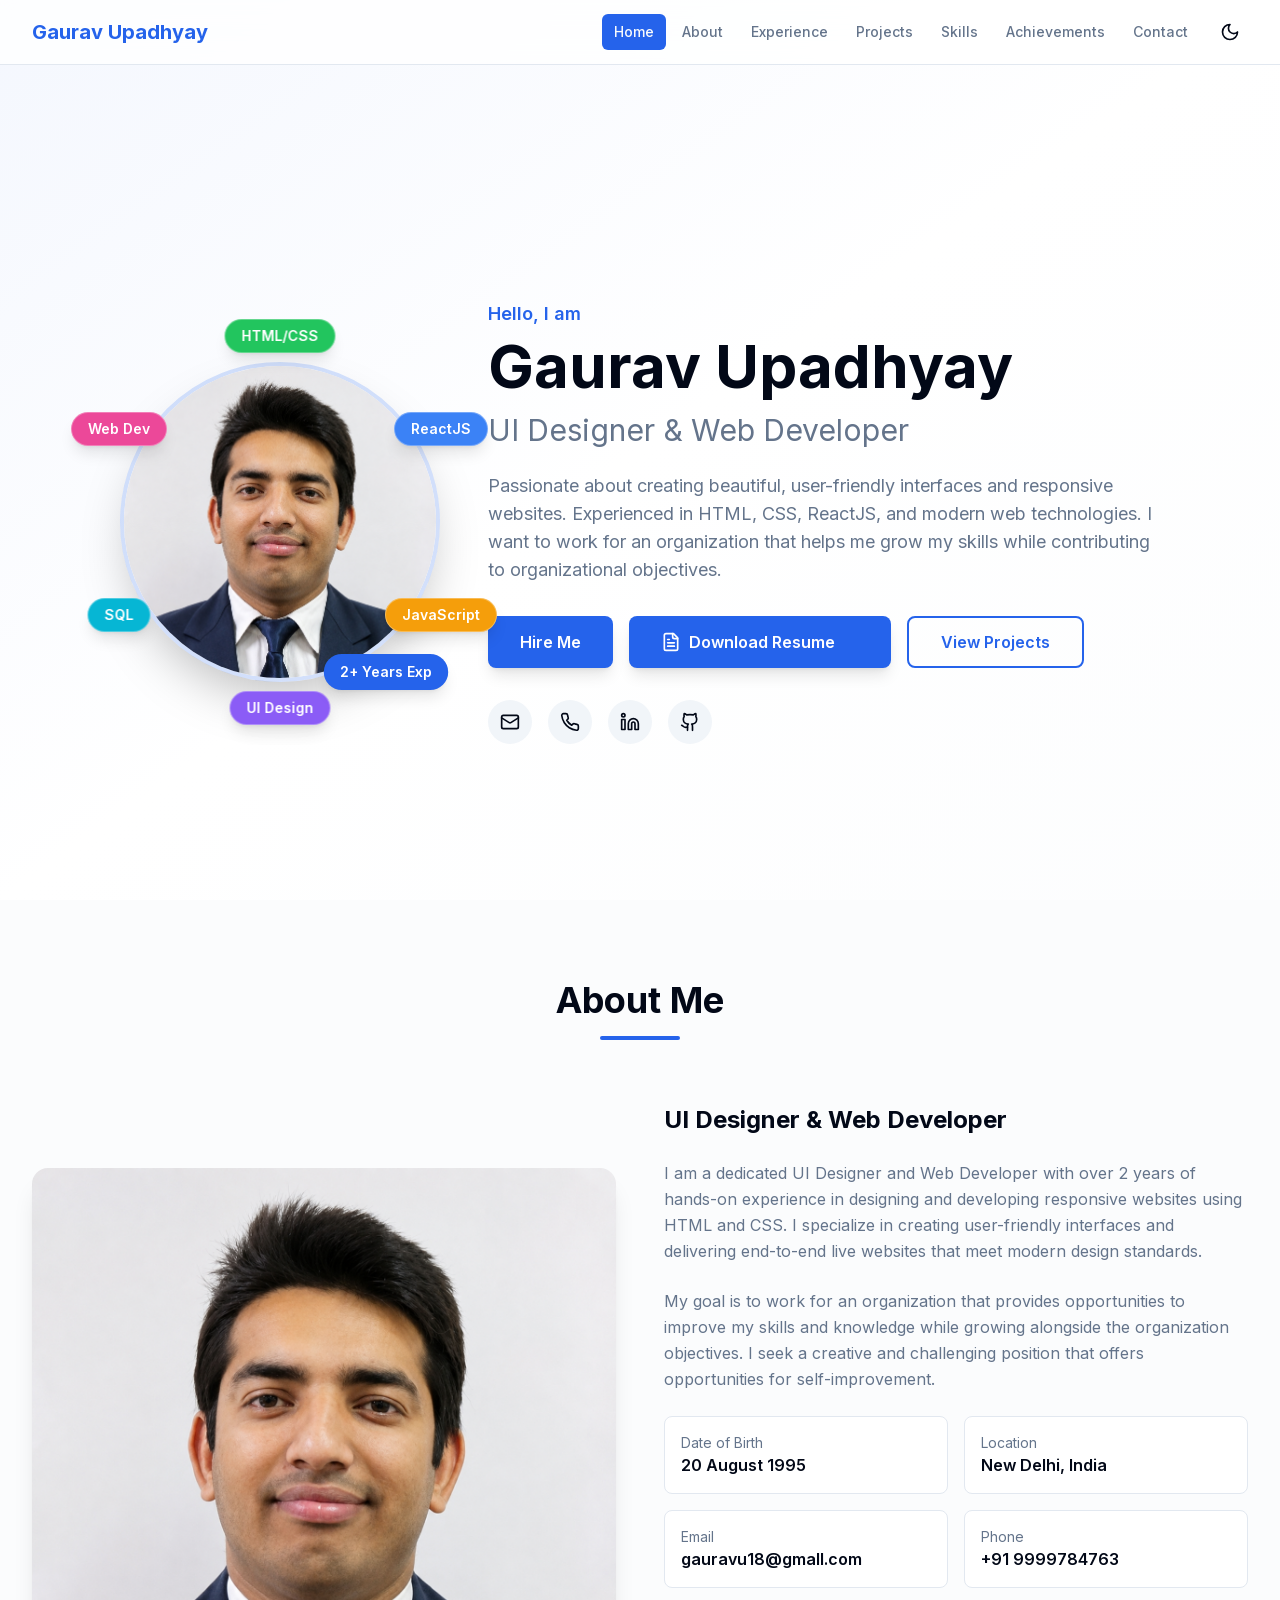
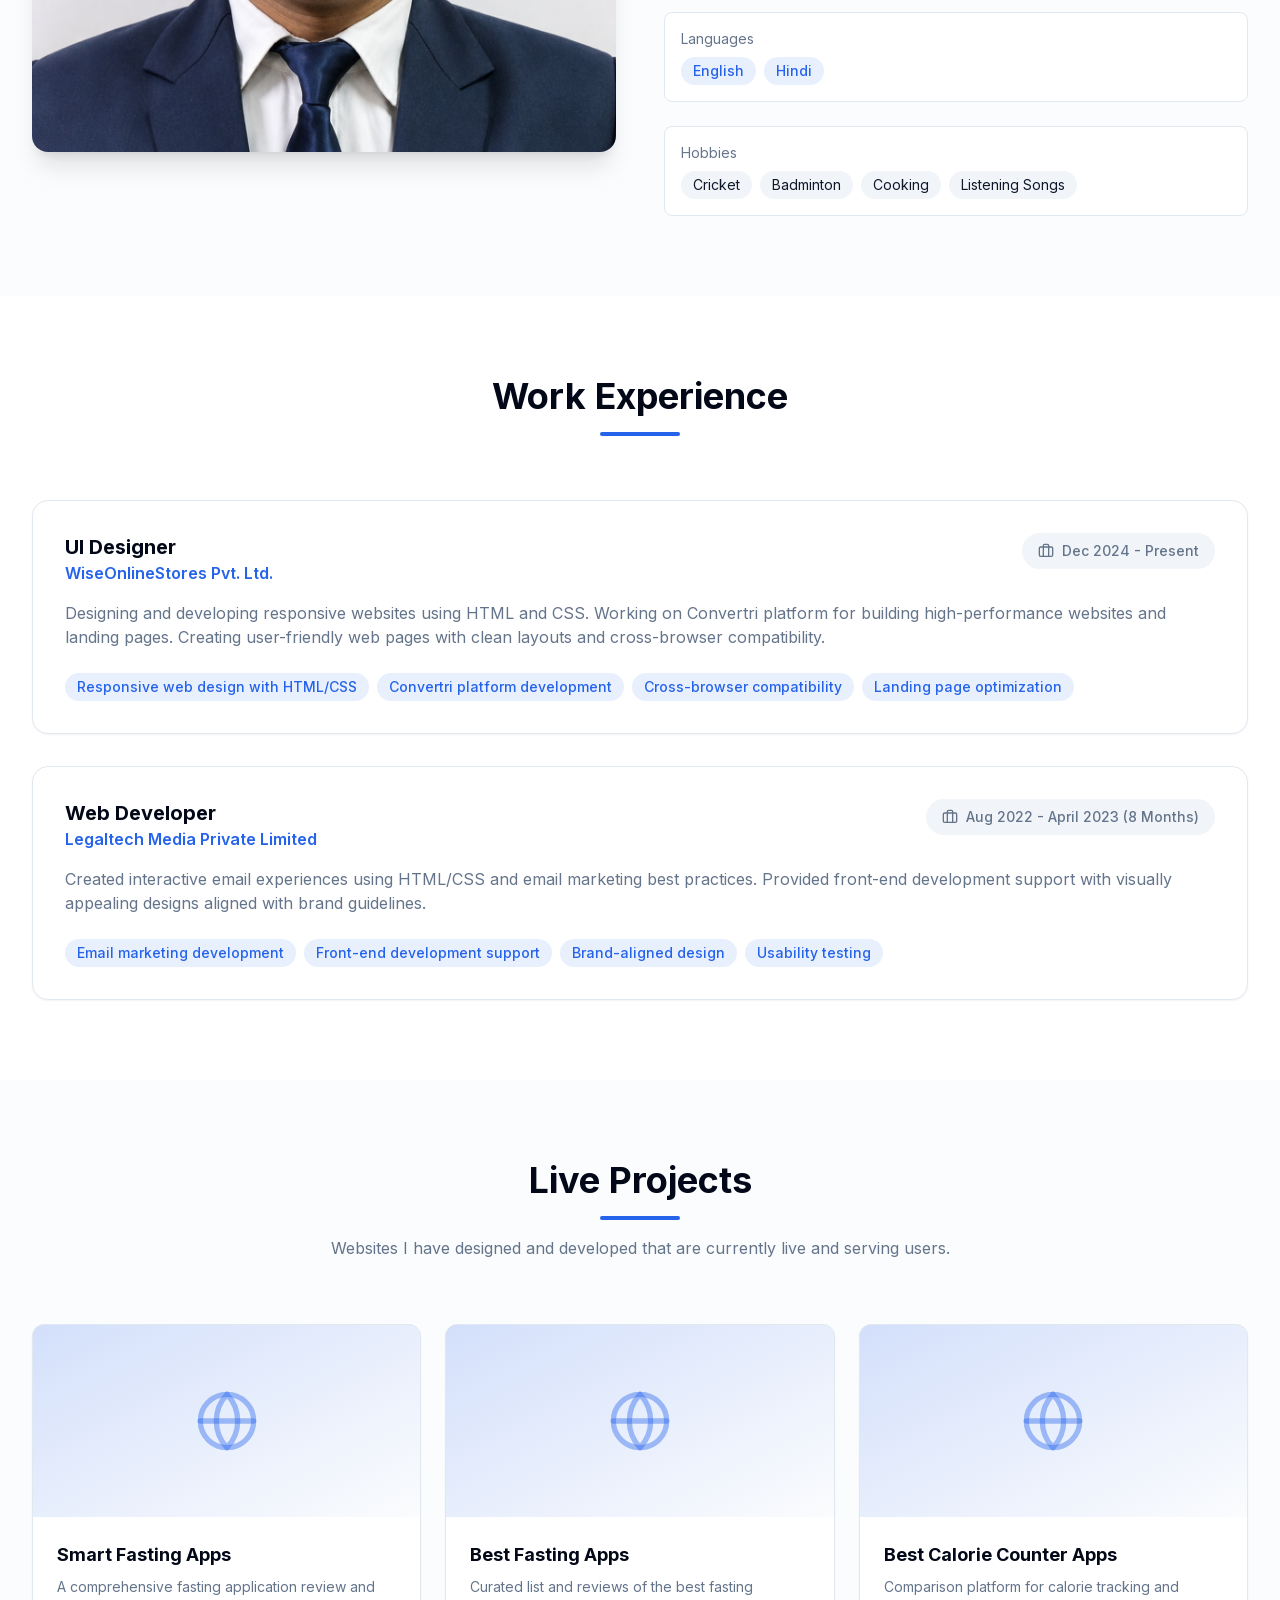
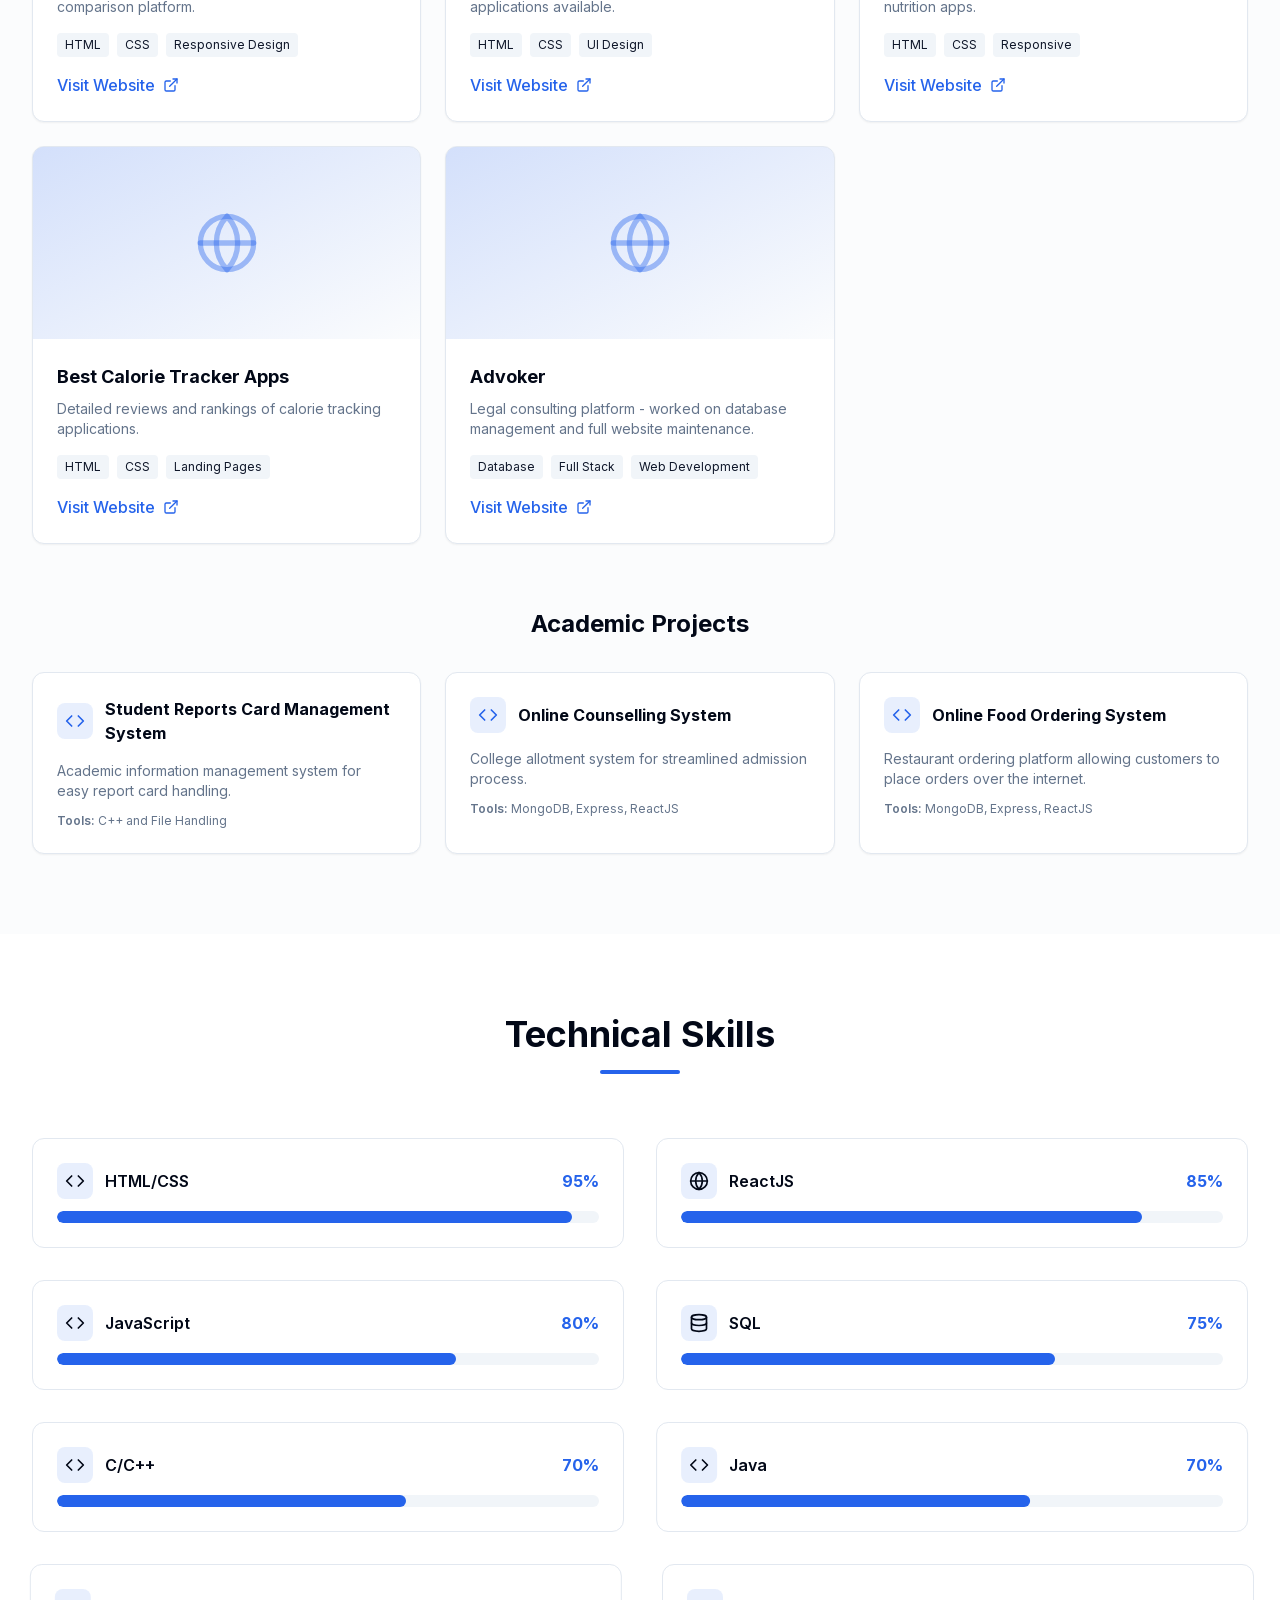
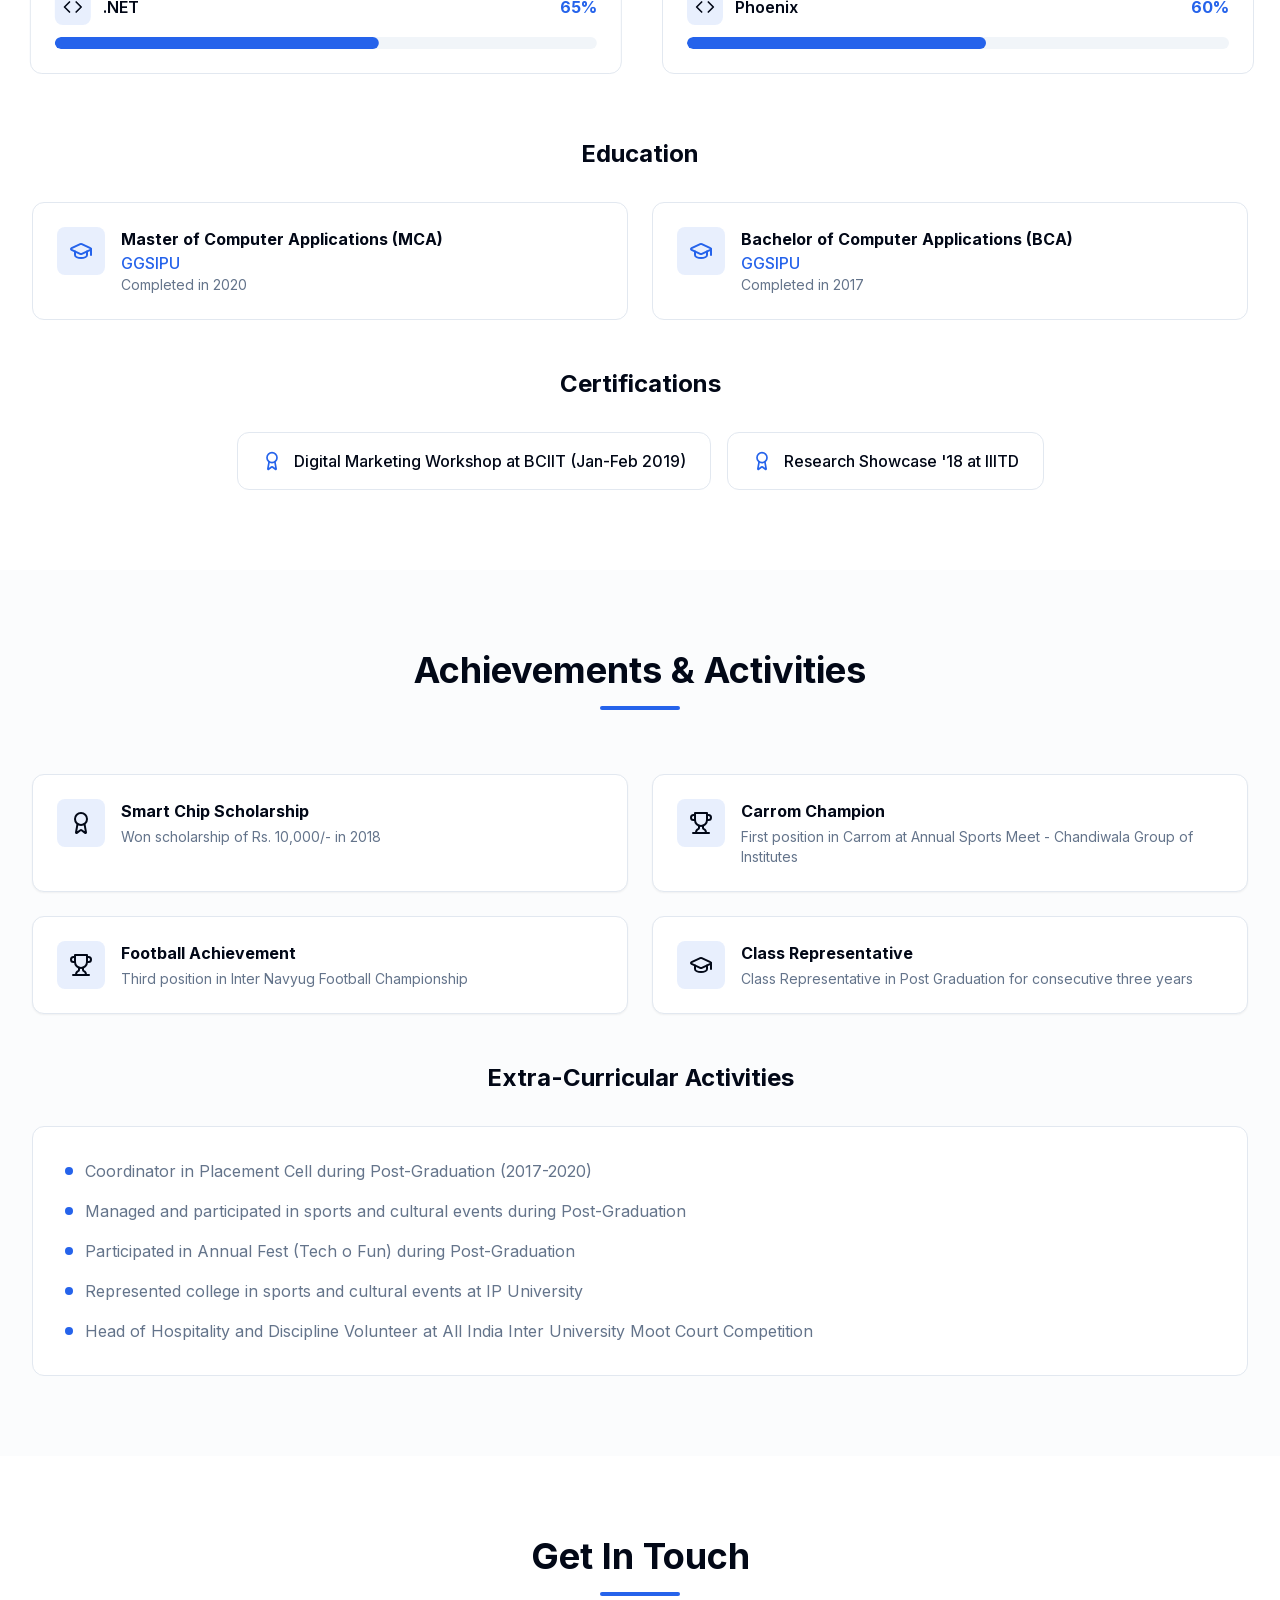
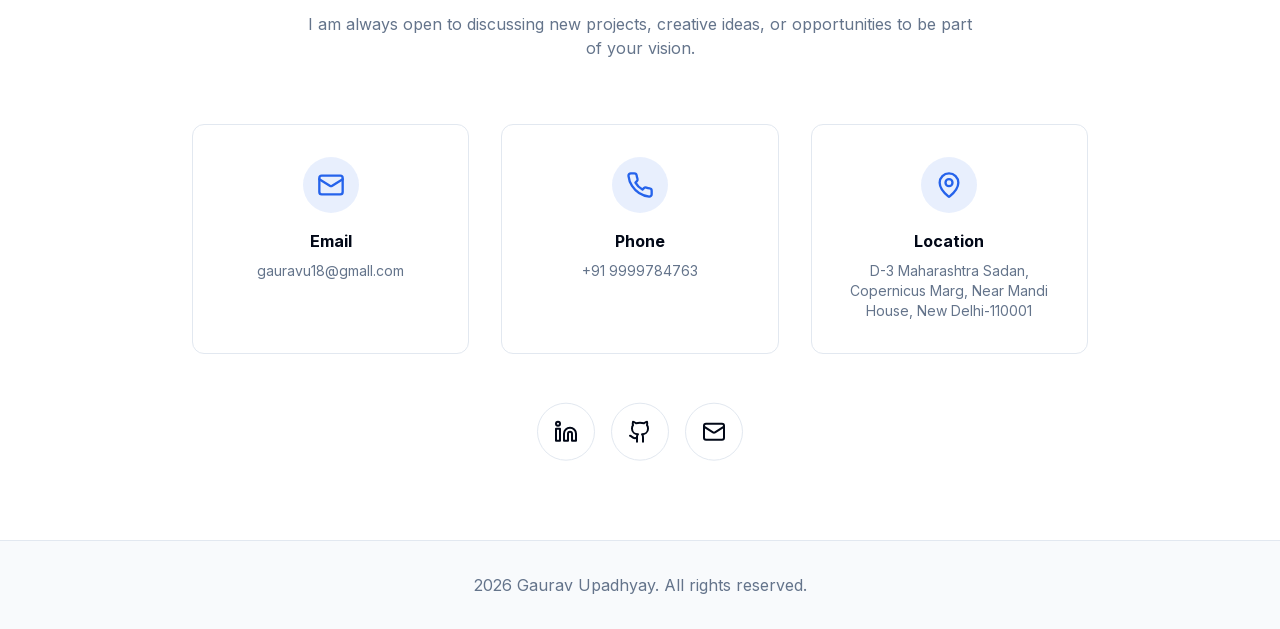
==== commit f0debce3: "imp" ====
--- a/index.html
+++ b/index.html
@@ -1 +1 @@
-<!DOCTYPE html><html lang="en"><head><meta charSet="utf-8"/><meta name="viewport" content="width=device-width, initial-scale=1"/><link rel="preload" as="image" href="/profile.png"/><link rel="stylesheet" href="/_next/static/css/a294c730142886c1.css" data-precedence="next"/><link rel="preload" as="script" fetchPriority="low" href="/_next/static/chunks/webpack-6a93d4f4b6c836d1.js"/><script src="/_next/static/chunks/4bd1b696-26805bb0e48c55d3.js" async=""></script><script src="/_next/static/chunks/517-9ff6282ea870c8a2.js" async=""></script><script src="/_next/static/chunks/main-app-4cc97a7faca50d0d.js" async=""></script><script src="/_next/static/chunks/298-431db8fde9222008.js" async=""></script><script src="/_next/static/chunks/app/page-fd325d89daebd598.js" async=""></script><title>Gaurav Upadhyay | UI Designer &amp; Web Developer</title><meta name="description" content="Portfolio of Gaurav Upadhyay - UI Designer and Web Developer with 2+ years of experience in HTML, CSS, ReactJS, and responsive web design."/><link rel="icon" href="/profile.png" type="image/png"/><script src="/_next/static/chunks/polyfills-42372ed130431b0a.js" noModule=""></script></head><body class="__className_f367f3"><div class="min-h-screen transition-colors duration-300 "><div class="bg-background text-foreground"><nav class="fixed top-0 left-0 right-0 z-50 bg-background/80 backdrop-blur-md border-b border-border"><div class="max-w-7xl mx-auto px-4 sm:px-6 lg:px-8"><div class="flex items-center justify-between h-16"><div class="text-xl font-bold text-primary" style="opacity:0;transform:translateX(-20px)">Gaurav Upadhyay</div><div class="hidden md:flex items-center gap-1"><button class="px-3 py-2 rounded-md text-sm font-medium transition-colors bg-primary text-primary-foreground">Home</button><button class="px-3 py-2 rounded-md text-sm font-medium transition-colors text-muted-foreground hover:text-foreground hover:bg-muted">About</button><button class="px-3 py-2 rounded-md text-sm font-medium transition-colors text-muted-foreground hover:text-foreground hover:bg-muted">Experience</button><button class="px-3 py-2 rounded-md text-sm font-medium transition-colors text-muted-foreground hover:text-foreground hover:bg-muted">Projects</button><button class="px-3 py-2 rounded-md text-sm font-medium transition-colors text-muted-foreground hover:text-foreground hover:bg-muted">Skills</button><button class="px-3 py-2 rounded-md text-sm font-medium transition-colors text-muted-foreground hover:text-foreground hover:bg-muted">Achievements</button><button class="px-3 py-2 rounded-md text-sm font-medium transition-colors text-muted-foreground hover:text-foreground hover:bg-muted">Contact</button><button class="ml-2 p-2 rounded-md hover:bg-muted transition-colors"><svg xmlns="http://www.w3.org/2000/svg" width="24" height="24" viewBox="0 0 24 24" fill="none" stroke="currentColor" stroke-width="2" stroke-linecap="round" stroke-linejoin="round" class="lucide lucide-moon w-5 h-5"><path d="M12 3a6 6 0 0 0 9 9 9 9 0 1 1-9-9Z"></path></svg></button></div><div class="md:hidden flex items-center gap-2"><button class="p-2 rounded-md hover:bg-muted transition-colors"><svg xmlns="http://www.w3.org/2000/svg" width="24" height="24" viewBox="0 0 24 24" fill="none" stroke="currentColor" stroke-width="2" stroke-linecap="round" stroke-linejoin="round" class="lucide lucide-moon w-5 h-5"><path d="M12 3a6 6 0 0 0 9 9 9 9 0 1 1-9-9Z"></path></svg></button><button class="p-2 rounded-md hover:bg-muted transition-colors"><svg xmlns="http://www.w3.org/2000/svg" width="24" height="24" viewBox="0 0 24 24" fill="none" stroke="currentColor" stroke-width="2" stroke-linecap="round" stroke-linejoin="round" class="lucide lucide-menu w-6 h-6"><line x1="4" x2="20" y1="12" y2="12"></line><line x1="4" x2="20" y1="6" y2="6"></line><line x1="4" x2="20" y1="18" y2="18"></line></svg></button></div></div></div></nav><section id="home" class="min-h-screen flex items-center justify-center pt-16 relative overflow-hidden"><div class="absolute inset-0 bg-gradient-to-br from-primary/5 via-background to-secondary/20"></div><div class="max-w-7xl mx-auto px-4 sm:px-6 lg:px-8 relative z-10 mt-20"><div class="flex flex-col lg:flex-row items-center gap-12"><div class="flex-shrink-0" style="opacity:0;transform:translateY(40px)"><div class="jsx-ae72c76a90ae1177 relative flex items-center justify-center"><div class="jsx-ae72c76a90ae1177 relative"><div style="width:320px;height:320px" class="jsx-ae72c76a90ae1177 relative rounded-full overflow-hidden border-4 border-primary/20 shadow-2xl z-10"><img alt="Gaurav Upadhyay" width="320" height="320" decoding="async" data-nimg="1" class="w-full h-full object-cover" style="color:transparent" src="/profile.png"/></div><div class="absolute bg-primary text-primary-foreground rounded-full font-semibold shadow-lg z-30 -bottom-2 -right-2 px-4 py-2 text-sm" style="transform:scale(0)">2+ Years Exp</div></div><div class="absolute whitespace-nowrap rounded-full shadow-lg backdrop-blur-sm border border-white/30 px-4 py-1.5 text-sm font-semibold" style="background-color:#22c55e;color:white;left:calc(50% + 1.1364722296087438e-14px);top:calc(50% + -185.6px);z-index:20;animation:floatY 5s ease-in-out 0s infinite;opacity:0;transform:translateX(-50%) translateY(-50%) scale(0)">HTML/CSS</div><div class="absolute whitespace-nowrap rounded-full shadow-lg backdrop-blur-sm border border-white/30 px-4 py-1.5 text-sm font-semibold" style="background-color:#3b82f6;color:white;left:calc(50% + 160.73431494239182px);top:calc(50% + -92.79999999999998px);z-index:20;animation:floatY 5.5s ease-in-out 0.8s infinite;opacity:0;transform:translateX(-50%) translateY(-50%) scale(0)">ReactJS</div><div class="absolute whitespace-nowrap rounded-full shadow-lg backdrop-blur-sm border border-white/30 px-4 py-1.5 text-sm font-semibold" style="background-color:#f59e0b;color:white;left:calc(50% + 160.73431494239182px);top:calc(50% + 92.79999999999998px);z-index:20;animation:floatY 6s ease-in-out 1.6s infinite;opacity:0;transform:translateX(-50%) translateY(-50%) scale(0)">JavaScript</div><div class="absolute whitespace-nowrap rounded-full shadow-lg backdrop-blur-sm border border-white/30 px-4 py-1.5 text-sm font-semibold" style="background-color:#8b5cf6;color:white;left:calc(50% + 1.1364722296087438e-14px);top:calc(50% + 185.6px);z-index:20;animation:floatY 6.5s ease-in-out 2.4000000000000004s infinite;opacity:0;transform:translateX(-50%) translateY(-50%) scale(0)">UI Design</div><div class="absolute whitespace-nowrap rounded-full shadow-lg backdrop-blur-sm border border-white/30 px-4 py-1.5 text-sm font-semibold" style="background-color:#06b6d4;color:white;left:calc(50% + -160.73431494239182px);top:calc(50% + 92.79999999999998px);z-index:20;animation:floatY 7s ease-in-out 3.2s infinite;opacity:0;transform:translateX(-50%) translateY(-50%) scale(0)">SQL</div><div class="absolute whitespace-nowrap rounded-full shadow-lg backdrop-blur-sm border border-white/30 px-4 py-1.5 text-sm font-semibold" style="background-color:#ec4899;color:white;left:calc(50% + -160.7343149423918px);top:calc(50% + -92.80000000000001px);z-index:20;animation:floatY 7.5s ease-in-out 4s infinite;opacity:0;transform:translateX(-50%) translateY(-50%) scale(0)">Web Dev</div></div></div><div class="text-center lg:text-left" style="opacity:0;transform:translateY(40px)"><p class="text-primary font-semibold text-lg mb-2" style="opacity:0">Hello, I am</p><h1 class="text-4xl md:text-6xl font-bold mb-4" style="opacity:0;transform:translateY(20px)">Gaurav Upadhyay</h1><h2 class="text-2xl md:text-3xl text-muted-foreground mb-6" style="opacity:0;transform:translateY(20px)">UI Designer &amp; Web Developer</h2><p class="text-lg text-muted-foreground max-w-2xl mb-8" style="opacity:0">Passionate about creating beautiful, user-friendly interfaces and responsive websites. Experienced in HTML, CSS, ReactJS, and modern web technologies. I want to work for an organization that helps me grow my skills while contributing to organizational objectives.</p><div class="flex flex-wrap gap-4 justify-center lg:justify-start " style="opacity:0;transform:translateY(20px)"><button class="px-8 py-3 bg-primary text-primary-foreground rounded-lg font-semibold hover:bg-primary/90 transition-colors shadow-lg">Hire Me</button><button class="group relative inline-flex items-center gap-2 px-8 py-3 bg-primary text-primary-foreground rounded-lg font-semibold hover:bg-primary/90 transition-all shadow-lg disabled:opacity-70"><svg xmlns="http://www.w3.org/2000/svg" width="24" height="24" viewBox="0 0 24 24" fill="none" stroke="currentColor" stroke-width="2" stroke-linecap="round" stroke-linejoin="round" class="lucide lucide-file-text w-5 h-5"><path d="M15 2H6a2 2 0 0 0-2 2v16a2 2 0 0 0 2 2h12a2 2 0 0 0 2-2V7Z"></path><path d="M14 2v4a2 2 0 0 0 2 2h4"></path><path d="M10 9H8"></path><path d="M16 13H8"></path><path d="M16 17H8"></path></svg><span>Download Resume</span><svg xmlns="http://www.w3.org/2000/svg" width="24" height="24" viewBox="0 0 24 24" fill="none" stroke="currentColor" stroke-width="2" stroke-linecap="round" stroke-linejoin="round" class="lucide lucide-download w-4 h-4 opacity-0 -translate-x-2 transition-all group-hover:opacity-100 group-hover:translate-x-0"><path d="M21 15v4a2 2 0 0 1-2 2H5a2 2 0 0 1-2-2v-4"></path><polyline points="7 10 12 15 17 10"></polyline><line x1="12" x2="12" y1="15" y2="3"></line></svg></button><button class="px-8 py-3 border-2 border-primary text-primary rounded-lg font-semibold hover:bg-primary hover:text-primary-foreground transition-colors">View Projects</button></div><div class="flex gap-4 mt-8 justify-center lg:justify-start " style="opacity:0"><a href="mailto:gauravu18@gmall.com" class="p-3 rounded-full bg-muted hover:bg-primary hover:text-primary-foreground transition-colors"><svg xmlns="http://www.w3.org/2000/svg" width="24" height="24" viewBox="0 0 24 24" fill="none" stroke="currentColor" stroke-width="2" stroke-linecap="round" stroke-linejoin="round" class="lucide lucide-mail w-5 h-5"><rect width="20" height="16" x="2" y="4" rx="2"></rect><path d="m22 7-8.97 5.7a1.94 1.94 0 0 1-2.06 0L2 7"></path></svg></a><a href="tel:9999784763" class="p-3 rounded-full bg-muted hover:bg-primary hover:text-primary-foreground transition-colors"><svg xmlns="http://www.w3.org/2000/svg" width="24" height="24" viewBox="0 0 24 24" fill="none" stroke="currentColor" stroke-width="2" stroke-linecap="round" stroke-linejoin="round" class="lucide lucide-phone w-5 h-5"><path d="M22 16.92v3a2 2 0 0 1-2.18 2 19.79 19.79 0 0 1-8.63-3.07 19.5 19.5 0 0 1-6-6 19.79 19.79 0 0 1-3.07-8.67A2 2 0 0 1 4.11 2h3a2 2 0 0 1 2 1.72 12.84 12.84 0 0 0 .7 2.81 2 2 0 0 1-.45 2.11L8.09 9.91a16 16 0 0 0 6 6l1.27-1.27a2 2 0 0 1 2.11-.45 12.84 12.84 0 0 0 2.81.7A2 2 0 0 1 22 16.92z"></path></svg></a><a href="https://www.linkedin.com/in/gaurav-upadhyay-33350a19b" class="p-3 rounded-full bg-muted hover:bg-primary hover:text-primary-foreground transition-colors"><svg xmlns="http://www.w3.org/2000/svg" width="24" height="24" viewBox="0 0 24 24" fill="none" stroke="currentColor" stroke-width="2" stroke-linecap="round" stroke-linejoin="round" class="lucide lucide-linkedin w-5 h-5"><path d="M16 8a6 6 0 0 1 6 6v7h-4v-7a2 2 0 0 0-2-2 2 2 0 0 0-2 2v7h-4v-7a6 6 0 0 1 6-6z"></path><rect width="4" height="12" x="2" y="9"></rect><circle cx="4" cy="4" r="2"></circle></svg></a><a href="https://github.com/0720gaurav" class="p-3 rounded-full bg-muted hover:bg-primary hover:text-primary-foreground transition-colors"><svg xmlns="http://www.w3.org/2000/svg" width="24" height="24" viewBox="0 0 24 24" fill="none" stroke="currentColor" stroke-width="2" stroke-linecap="round" stroke-linejoin="round" class="lucide lucide-github w-5 h-5"><path d="M15 22v-4a4.8 4.8 0 0 0-1-3.5c3 0 6-2 6-5.5.08-1.25-.27-2.48-1-3.5.28-1.15.28-2.35 0-3.5 0 0-1 0-3 1.5-2.64-.5-5.36-.5-8 0C6 2 5 2 5 2c-.3 1.15-.3 2.35 0 3.5A5.403 5.403 0 0 0 4 9c0 3.5 3 5.5 6 5.5-.39.49-.68 1.05-.85 1.65-.17.6-.22 1.23-.15 1.85v4"></path><path d="M9 18c-4.51 2-5-2-7-2"></path></svg></a></div></div></div><div class="absolute bottom-8 left-1/2 -translate-x-1/2" style="opacity:0"><svg xmlns="http://www.w3.org/2000/svg" width="24" height="24" viewBox="0 0 24 24" fill="none" stroke="currentColor" stroke-width="2" stroke-linecap="round" stroke-linejoin="round" class="lucide lucide-chevron-down w-8 h-8 text-muted-foreground"><path d="m6 9 6 6 6-6"></path></svg></div></div></section><section id="about" class="py-20 bg-muted/30"><div class="max-w-7xl mx-auto px-4 sm:px-6 lg:px-8"><div class="text-center mb-16" style="opacity:0;transform:translateY(30px)"><h2 class="text-3xl md:text-4xl font-bold mb-4">About Me</h2><div class="w-20 h-1 bg-primary mx-auto rounded-full"></div></div><div class="grid md:grid-cols-2 gap-12 items-center"><div style="opacity:0;transform:translateX(-30px)"><div class="rounded-2xl overflow-hidden shadow-xl"><img alt="Gaurav Upadhyay" loading="lazy" width="500" height="500" decoding="async" data-nimg="1" class="w-full h-auto object-cover" style="color:transparent" src="/profile.png"/></div></div><div class="space-y-6" style="opacity:0;transform:translateX(30px)"><h3 class="text-2xl font-bold">UI Designer &amp; Web Developer</h3><p class="text-muted-foreground leading-relaxed">I am a dedicated UI Designer and Web Developer with over 2 years of hands-on experience in designing and developing responsive websites using HTML and CSS. I specialize in creating user-friendly interfaces and delivering end-to-end live websites that meet modern design standards.</p><p class="text-muted-foreground leading-relaxed">My goal is to work for an organization that provides opportunities to improve my skills and knowledge while growing alongside the organization objectives. I seek a creative and challenging position that offers opportunities for self-improvement.</p><div class="grid grid-cols-2 gap-4"><div class="bg-card p-4 rounded-lg border border-border"><p class="text-sm text-muted-foreground">Date of Birth</p><p class="font-semibold">20 August 1995</p></div><div class="bg-card p-4 rounded-lg border border-border"><p class="text-sm text-muted-foreground">Location</p><p class="font-semibold">New Delhi, India</p></div><div class="bg-card p-4 rounded-lg border border-border"><p class="text-sm text-muted-foreground">Email</p><p class="font-semibold">gauravu18@gmall.com</p></div><div class="bg-card p-4 rounded-lg border border-border"><p class="text-sm text-muted-foreground">Phone</p><p class="font-semibold">+91 9999784763</p></div></div><div class="bg-card p-4 rounded-lg border border-border"><p class="text-sm text-muted-foreground mb-2">Languages</p><div class="flex gap-2"><span class="px-3 py-1 bg-primary/10 text-primary rounded-full text-sm font-medium">English</span><span class="px-3 py-1 bg-primary/10 text-primary rounded-full text-sm font-medium">Hindi</span></div></div><div class="bg-card p-4 rounded-lg border border-border"><p class="text-sm text-muted-foreground mb-2">Hobbies</p><div class="flex flex-wrap gap-2"><span class="px-3 py-1 bg-secondary text-secondary-foreground rounded-full text-sm">Cricket</span><span class="px-3 py-1 bg-secondary text-secondary-foreground rounded-full text-sm">Badminton</span><span class="px-3 py-1 bg-secondary text-secondary-foreground rounded-full text-sm">Cooking</span><span class="px-3 py-1 bg-secondary text-secondary-foreground rounded-full text-sm">Listening Songs</span></div></div></div></div></div></section><section id="experience" class="py-20"><div class="max-w-7xl mx-auto px-4 sm:px-6 lg:px-8"><div class="text-center mb-16" style="opacity:0;transform:translateY(30px)"><h2 class="text-3xl md:text-4xl font-bold mb-4">Work Experience</h2><div class="w-20 h-1 bg-primary mx-auto rounded-full"></div></div><div class="space-y-8"><div class="bg-card border border-border rounded-2xl p-8 shadow-sm hover:shadow-md transition-shadow" style="opacity:0;transform:translateY(30px)"><div class="flex flex-col md:flex-row md:items-start md:justify-between gap-4 mb-4"><div><h3 class="text-xl font-bold">UI Designer</h3><p class="text-primary font-semibold">WiseOnlineStores Pvt. Ltd.</p></div><div class="flex items-center gap-2 text-muted-foreground bg-muted px-4 py-2 rounded-full"><svg xmlns="http://www.w3.org/2000/svg" width="24" height="24" viewBox="0 0 24 24" fill="none" stroke="currentColor" stroke-width="2" stroke-linecap="round" stroke-linejoin="round" class="lucide lucide-briefcase w-4 h-4"><path d="M16 20V4a2 2 0 0 0-2-2h-4a2 2 0 0 0-2 2v16"></path><rect width="20" height="14" x="2" y="6" rx="2"></rect></svg><span class="text-sm font-medium">Dec 2024 - Present</span></div></div><p class="text-muted-foreground mb-6">Designing and developing responsive websites using HTML and CSS. Working on Convertri platform for building high-performance websites and landing pages. Creating user-friendly web pages with clean layouts and cross-browser compatibility.</p><div class="flex flex-wrap gap-2"><span class="px-3 py-1 bg-primary/10 text-primary rounded-full text-sm font-medium">Responsive web design with HTML/CSS</span><span class="px-3 py-1 bg-primary/10 text-primary rounded-full text-sm font-medium">Convertri platform development</span><span class="px-3 py-1 bg-primary/10 text-primary rounded-full text-sm font-medium">Cross-browser compatibility</span><span class="px-3 py-1 bg-primary/10 text-primary rounded-full text-sm font-medium">Landing page optimization</span></div></div><div class="bg-card border border-border rounded-2xl p-8 shadow-sm hover:shadow-md transition-shadow" style="opacity:0;transform:translateY(30px)"><div class="flex flex-col md:flex-row md:items-start md:justify-between gap-4 mb-4"><div><h3 class="text-xl font-bold">Web Developer</h3><p class="text-primary font-semibold">Legaltech Media Private Limited</p></div><div class="flex items-center gap-2 text-muted-foreground bg-muted px-4 py-2 rounded-full"><svg xmlns="http://www.w3.org/2000/svg" width="24" height="24" viewBox="0 0 24 24" fill="none" stroke="currentColor" stroke-width="2" stroke-linecap="round" stroke-linejoin="round" class="lucide lucide-briefcase w-4 h-4"><path d="M16 20V4a2 2 0 0 0-2-2h-4a2 2 0 0 0-2 2v16"></path><rect width="20" height="14" x="2" y="6" rx="2"></rect></svg><span class="text-sm font-medium">Aug 2022 - April 2023 (8 Months)</span></div></div><p class="text-muted-foreground mb-6">Created interactive email experiences using HTML/CSS and email marketing best practices. Provided front-end development support with visually appealing designs aligned with brand guidelines.</p><div class="flex flex-wrap gap-2"><span class="px-3 py-1 bg-primary/10 text-primary rounded-full text-sm font-medium">Email marketing development</span><span class="px-3 py-1 bg-primary/10 text-primary rounded-full text-sm font-medium">Front-end development support</span><span class="px-3 py-1 bg-primary/10 text-primary rounded-full text-sm font-medium">Brand-aligned design</span><span class="px-3 py-1 bg-primary/10 text-primary rounded-full text-sm font-medium">Usability testing</span></div></div></div></div></section><section id="projects" class="py-20 bg-muted/30"><div class="max-w-7xl mx-auto px-4 sm:px-6 lg:px-8"><div class="text-center mb-16" style="opacity:0;transform:translateY(30px)"><h2 class="text-3xl md:text-4xl font-bold mb-4">Live Projects</h2><div class="w-20 h-1 bg-primary mx-auto rounded-full"></div><p class="text-muted-foreground mt-4 max-w-2xl mx-auto">Websites I have designed and developed that are currently live and serving users.</p></div><div class="grid md:grid-cols-2 lg:grid-cols-3 gap-6"><div class="bg-card border border-border rounded-xl overflow-hidden shadow-sm hover:shadow-lg transition-all hover:-translate-y-1" style="opacity:0;transform:translateY(30px)"><div class="h-48 bg-gradient-to-br from-primary/20 to-secondary/30 flex items-center justify-center"><svg xmlns="http://www.w3.org/2000/svg" width="24" height="24" viewBox="0 0 24 24" fill="none" stroke="currentColor" stroke-width="2" stroke-linecap="round" stroke-linejoin="round" class="lucide lucide-globe w-16 h-16 text-primary/40"><circle cx="12" cy="12" r="10"></circle><path d="M12 2a14.5 14.5 0 0 0 0 20 14.5 14.5 0 0 0 0-20"></path><path d="M2 12h20"></path></svg></div><div class="p-6"><h3 class="text-lg font-bold mb-2">Smart Fasting Apps</h3><p class="text-muted-foreground text-sm mb-4">A comprehensive fasting application review and comparison platform.</p><div class="flex flex-wrap gap-2 mb-4"><span class="px-2 py-1 bg-secondary text-secondary-foreground rounded text-xs">HTML</span><span class="px-2 py-1 bg-secondary text-secondary-foreground rounded text-xs">CSS</span><span class="px-2 py-1 bg-secondary text-secondary-foreground rounded text-xs">Responsive Design</span></div><a href="https://smartfastingapps.com" target="_blank" rel="noopener noreferrer" class="inline-flex items-center gap-2 text-primary font-medium hover:underline">Visit Website <svg xmlns="http://www.w3.org/2000/svg" width="24" height="24" viewBox="0 0 24 24" fill="none" stroke="currentColor" stroke-width="2" stroke-linecap="round" stroke-linejoin="round" class="lucide lucide-external-link w-4 h-4"><path d="M15 3h6v6"></path><path d="M10 14 21 3"></path><path d="M18 13v6a2 2 0 0 1-2 2H5a2 2 0 0 1-2-2V8a2 2 0 0 1 2-2h6"></path></svg></a></div></div><div class="bg-card border border-border rounded-xl overflow-hidden shadow-sm hover:shadow-lg transition-all hover:-translate-y-1" style="opacity:0;transform:translateY(30px)"><div class="h-48 bg-gradient-to-br from-primary/20 to-secondary/30 flex items-center justify-center"><svg xmlns="http://www.w3.org/2000/svg" width="24" height="24" viewBox="0 0 24 24" fill="none" stroke="currentColor" stroke-width="2" stroke-linecap="round" stroke-linejoin="round" class="lucide lucide-globe w-16 h-16 text-primary/40"><circle cx="12" cy="12" r="10"></circle><path d="M12 2a14.5 14.5 0 0 0 0 20 14.5 14.5 0 0 0 0-20"></path><path d="M2 12h20"></path></svg></div><div class="p-6"><h3 class="text-lg font-bold mb-2">Best Fasting Apps</h3><p class="text-muted-foreground text-sm mb-4">Curated list and reviews of the best fasting applications available.</p><div class="flex flex-wrap gap-2 mb-4"><span class="px-2 py-1 bg-secondary text-secondary-foreground rounded text-xs">HTML</span><span class="px-2 py-1 bg-secondary text-secondary-foreground rounded text-xs">CSS</span><span class="px-2 py-1 bg-secondary text-secondary-foreground rounded text-xs">UI Design</span></div><a href="https://bestfastingapps.com" target="_blank" rel="noopener noreferrer" class="inline-flex items-center gap-2 text-primary font-medium hover:underline">Visit Website <svg xmlns="http://www.w3.org/2000/svg" width="24" height="24" viewBox="0 0 24 24" fill="none" stroke="currentColor" stroke-width="2" stroke-linecap="round" stroke-linejoin="round" class="lucide lucide-external-link w-4 h-4"><path d="M15 3h6v6"></path><path d="M10 14 21 3"></path><path d="M18 13v6a2 2 0 0 1-2 2H5a2 2 0 0 1-2-2V8a2 2 0 0 1 2-2h6"></path></svg></a></div></div><div class="bg-card border border-border rounded-xl overflow-hidden shadow-sm hover:shadow-lg transition-all hover:-translate-y-1" style="opacity:0;transform:translateY(30px)"><div class="h-48 bg-gradient-to-br from-primary/20 to-secondary/30 flex items-center justify-center"><svg xmlns="http://www.w3.org/2000/svg" width="24" height="24" viewBox="0 0 24 24" fill="none" stroke="currentColor" stroke-width="2" stroke-linecap="round" stroke-linejoin="round" class="lucide lucide-globe w-16 h-16 text-primary/40"><circle cx="12" cy="12" r="10"></circle><path d="M12 2a14.5 14.5 0 0 0 0 20 14.5 14.5 0 0 0 0-20"></path><path d="M2 12h20"></path></svg></div><div class="p-6"><h3 class="text-lg font-bold mb-2">Best Calorie Counter Apps</h3><p class="text-muted-foreground text-sm mb-4">Comparison platform for calorie tracking and nutrition apps.</p><div class="flex flex-wrap gap-2 mb-4"><span class="px-2 py-1 bg-secondary text-secondary-foreground rounded text-xs">HTML</span><span class="px-2 py-1 bg-secondary text-secondary-foreground rounded text-xs">CSS</span><span class="px-2 py-1 bg-secondary text-secondary-foreground rounded text-xs">Responsive</span></div><a href="https://bestcaloriecounterapps.com" target="_blank" rel="noopener noreferrer" class="inline-flex items-center gap-2 text-primary font-medium hover:underline">Visit Website <svg xmlns="http://www.w3.org/2000/svg" width="24" height="24" viewBox="0 0 24 24" fill="none" stroke="currentColor" stroke-width="2" stroke-linecap="round" stroke-linejoin="round" class="lucide lucide-external-link w-4 h-4"><path d="M15 3h6v6"></path><path d="M10 14 21 3"></path><path d="M18 13v6a2 2 0 0 1-2 2H5a2 2 0 0 1-2-2V8a2 2 0 0 1 2-2h6"></path></svg></a></div></div><div class="bg-card border border-border rounded-xl overflow-hidden shadow-sm hover:shadow-lg transition-all hover:-translate-y-1" style="opacity:0;transform:translateY(30px)"><div class="h-48 bg-gradient-to-br from-primary/20 to-secondary/30 flex items-center justify-center"><svg xmlns="http://www.w3.org/2000/svg" width="24" height="24" viewBox="0 0 24 24" fill="none" stroke="currentColor" stroke-width="2" stroke-linecap="round" stroke-linejoin="round" class="lucide lucide-globe w-16 h-16 text-primary/40"><circle cx="12" cy="12" r="10"></circle><path d="M12 2a14.5 14.5 0 0 0 0 20 14.5 14.5 0 0 0 0-20"></path><path d="M2 12h20"></path></svg></div><div class="p-6"><h3 class="text-lg font-bold mb-2">Best Calorie Tracker Apps</h3><p class="text-muted-foreground text-sm mb-4">Detailed reviews and rankings of calorie tracking applications.</p><div class="flex flex-wrap gap-2 mb-4"><span class="px-2 py-1 bg-secondary text-secondary-foreground rounded text-xs">HTML</span><span class="px-2 py-1 bg-secondary text-secondary-foreground rounded text-xs">CSS</span><span class="px-2 py-1 bg-secondary text-secondary-foreground rounded text-xs">Landing Pages</span></div><a href="https://bestcalorietrackerapps.com" target="_blank" rel="noopener noreferrer" class="inline-flex items-center gap-2 text-primary font-medium hover:underline">Visit Website <svg xmlns="http://www.w3.org/2000/svg" width="24" height="24" viewBox="0 0 24 24" fill="none" stroke="currentColor" stroke-width="2" stroke-linecap="round" stroke-linejoin="round" class="lucide lucide-external-link w-4 h-4"><path d="M15 3h6v6"></path><path d="M10 14 21 3"></path><path d="M18 13v6a2 2 0 0 1-2 2H5a2 2 0 0 1-2-2V8a2 2 0 0 1 2-2h6"></path></svg></a></div></div><div class="bg-card border border-border rounded-xl overflow-hidden shadow-sm hover:shadow-lg transition-all hover:-translate-y-1" style="opacity:0;transform:translateY(30px)"><div class="h-48 bg-gradient-to-br from-primary/20 to-secondary/30 flex items-center justify-center"><svg xmlns="http://www.w3.org/2000/svg" width="24" height="24" viewBox="0 0 24 24" fill="none" stroke="currentColor" stroke-width="2" stroke-linecap="round" stroke-linejoin="round" class="lucide lucide-globe w-16 h-16 text-primary/40"><circle cx="12" cy="12" r="10"></circle><path d="M12 2a14.5 14.5 0 0 0 0 20 14.5 14.5 0 0 0 0-20"></path><path d="M2 12h20"></path></svg></div><div class="p-6"><h3 class="text-lg font-bold mb-2">Advoker</h3><p class="text-muted-foreground text-sm mb-4">Legal consulting platform - worked on database management and full website maintenance.</p><div class="flex flex-wrap gap-2 mb-4"><span class="px-2 py-1 bg-secondary text-secondary-foreground rounded text-xs">Database</span><span class="px-2 py-1 bg-secondary text-secondary-foreground rounded text-xs">Full Stack</span><span class="px-2 py-1 bg-secondary text-secondary-foreground rounded text-xs">Web Development</span></div><a href="https://www.advoker.com" target="_blank" rel="noopener noreferrer" class="inline-flex items-center gap-2 text-primary font-medium hover:underline">Visit Website <svg xmlns="http://www.w3.org/2000/svg" width="24" height="24" viewBox="0 0 24 24" fill="none" stroke="currentColor" stroke-width="2" stroke-linecap="round" stroke-linejoin="round" class="lucide lucide-external-link w-4 h-4"><path d="M15 3h6v6"></path><path d="M10 14 21 3"></path><path d="M18 13v6a2 2 0 0 1-2 2H5a2 2 0 0 1-2-2V8a2 2 0 0 1 2-2h6"></path></svg></a></div></div></div><div class="mt-16" style="opacity:0;transform:translateY(30px)"><h3 class="text-2xl font-bold text-center mb-8">Academic Projects</h3><div class="grid md:grid-cols-3 gap-6"><div class="bg-card border border-border rounded-xl p-6 shadow-sm" style="opacity:0;transform:translateY(20px)"><div class="flex items-center gap-3 mb-4"><div class="p-2 bg-primary/10 rounded-lg"><svg xmlns="http://www.w3.org/2000/svg" width="24" height="24" viewBox="0 0 24 24" fill="none" stroke="currentColor" stroke-width="2" stroke-linecap="round" stroke-linejoin="round" class="lucide lucide-code w-5 h-5 text-primary"><polyline points="16 18 22 12 16 6"></polyline><polyline points="8 6 2 12 8 18"></polyline></svg></div><h4 class="font-bold">Student Reports Card Management System</h4></div><p class="text-muted-foreground text-sm mb-3">Academic information management system for easy report card handling.</p><p class="text-xs text-muted-foreground"><span class="font-semibold">Tools:</span> <!-- -->C++ and File Handling</p></div><div class="bg-card border border-border rounded-xl p-6 shadow-sm" style="opacity:0;transform:translateY(20px)"><div class="flex items-center gap-3 mb-4"><div class="p-2 bg-primary/10 rounded-lg"><svg xmlns="http://www.w3.org/2000/svg" width="24" height="24" viewBox="0 0 24 24" fill="none" stroke="currentColor" stroke-width="2" stroke-linecap="round" stroke-linejoin="round" class="lucide lucide-code w-5 h-5 text-primary"><polyline points="16 18 22 12 16 6"></polyline><polyline points="8 6 2 12 8 18"></polyline></svg></div><h4 class="font-bold">Online Counselling System</h4></div><p class="text-muted-foreground text-sm mb-3">College allotment system for streamlined admission process.</p><p class="text-xs text-muted-foreground"><span class="font-semibold">Tools:</span> <!-- -->MongoDB, Express, ReactJS</p></div><div class="bg-card border border-border rounded-xl p-6 shadow-sm" style="opacity:0;transform:translateY(20px)"><div class="flex items-center gap-3 mb-4"><div class="p-2 bg-primary/10 rounded-lg"><svg xmlns="http://www.w3.org/2000/svg" width="24" height="24" viewBox="0 0 24 24" fill="none" stroke="currentColor" stroke-width="2" stroke-linecap="round" stroke-linejoin="round" class="lucide lucide-code w-5 h-5 text-primary"><polyline points="16 18 22 12 16 6"></polyline><polyline points="8 6 2 12 8 18"></polyline></svg></div><h4 class="font-bold">Online Food Ordering System</h4></div><p class="text-muted-foreground text-sm mb-3">Restaurant ordering platform allowing customers to place orders over the internet.</p><p class="text-xs text-muted-foreground"><span class="font-semibold">Tools:</span> <!-- -->MongoDB, Express, ReactJS</p></div></div></div></div></section><section id="skills" class="py-20"><div class="max-w-7xl mx-auto px-4 sm:px-6 lg:px-8"><div class="text-center mb-16" style="opacity:0;transform:translateY(30px)"><h2 class="text-3xl md:text-4xl font-bold mb-4">Technical Skills</h2><div class="w-20 h-1 bg-primary mx-auto rounded-full"></div></div><div class="grid md:grid-cols-2 gap-8"><div class="bg-card border border-border rounded-xl p-6" style="opacity:0;transform:translateX(-30px)"><div class="flex items-center justify-between mb-3"><div class="flex items-center gap-3"><div class="p-2 bg-primary/10 rounded-lg"><svg xmlns="http://www.w3.org/2000/svg" width="24" height="24" viewBox="0 0 24 24" fill="none" stroke="currentColor" stroke-width="2" stroke-linecap="round" stroke-linejoin="round" class="lucide lucide-code w-5 h-5"><polyline points="16 18 22 12 16 6"></polyline><polyline points="8 6 2 12 8 18"></polyline></svg></div><span class="font-semibold">HTML/CSS</span></div><span class="text-primary font-bold">95<!-- -->%</span></div><div class="w-full h-3 bg-muted rounded-full overflow-hidden"><div class="h-full bg-primary rounded-full" style="width:0px"></div></div></div><div class="bg-card border border-border rounded-xl p-6" style="opacity:0;transform:translateX(30px)"><div class="flex items-center justify-between mb-3"><div class="flex items-center gap-3"><div class="p-2 bg-primary/10 rounded-lg"><svg xmlns="http://www.w3.org/2000/svg" width="24" height="24" viewBox="0 0 24 24" fill="none" stroke="currentColor" stroke-width="2" stroke-linecap="round" stroke-linejoin="round" class="lucide lucide-globe w-5 h-5"><circle cx="12" cy="12" r="10"></circle><path d="M12 2a14.5 14.5 0 0 0 0 20 14.5 14.5 0 0 0 0-20"></path><path d="M2 12h20"></path></svg></div><span class="font-semibold">ReactJS</span></div><span class="text-primary font-bold">85<!-- -->%</span></div><div class="w-full h-3 bg-muted rounded-full overflow-hidden"><div class="h-full bg-primary rounded-full" style="width:0px"></div></div></div><div class="bg-card border border-border rounded-xl p-6" style="opacity:0;transform:translateX(-30px)"><div class="flex items-center justify-between mb-3"><div class="flex items-center gap-3"><div class="p-2 bg-primary/10 rounded-lg"><svg xmlns="http://www.w3.org/2000/svg" width="24" height="24" viewBox="0 0 24 24" fill="none" stroke="currentColor" stroke-width="2" stroke-linecap="round" stroke-linejoin="round" class="lucide lucide-code w-5 h-5"><polyline points="16 18 22 12 16 6"></polyline><polyline points="8 6 2 12 8 18"></polyline></svg></div><span class="font-semibold">JavaScript</span></div><span class="text-primary font-bold">80<!-- -->%</span></div><div class="w-full h-3 bg-muted rounded-full overflow-hidden"><div class="h-full bg-primary rounded-full" style="width:0px"></div></div></div><div class="bg-card border border-border rounded-xl p-6" style="opacity:0;transform:translateX(30px)"><div class="flex items-center justify-between mb-3"><div class="flex items-center gap-3"><div class="p-2 bg-primary/10 rounded-lg"><svg xmlns="http://www.w3.org/2000/svg" width="24" height="24" viewBox="0 0 24 24" fill="none" stroke="currentColor" stroke-width="2" stroke-linecap="round" stroke-linejoin="round" class="lucide lucide-database w-5 h-5"><ellipse cx="12" cy="5" rx="9" ry="3"></ellipse><path d="M3 5V19A9 3 0 0 0 21 19V5"></path><path d="M3 12A9 3 0 0 0 21 12"></path></svg></div><span class="font-semibold">SQL</span></div><span class="text-primary font-bold">75<!-- -->%</span></div><div class="w-full h-3 bg-muted rounded-full overflow-hidden"><div class="h-full bg-primary rounded-full" style="width:0px"></div></div></div><div class="bg-card border border-border rounded-xl p-6" style="opacity:0;transform:translateX(-30px)"><div class="flex items-center justify-between mb-3"><div class="flex items-center gap-3"><div class="p-2 bg-primary/10 rounded-lg"><svg xmlns="http://www.w3.org/2000/svg" width="24" height="24" viewBox="0 0 24 24" fill="none" stroke="currentColor" stroke-width="2" stroke-linecap="round" stroke-linejoin="round" class="lucide lucide-code w-5 h-5"><polyline points="16 18 22 12 16 6"></polyline><polyline points="8 6 2 12 8 18"></polyline></svg></div><span class="font-semibold">C/C++</span></div><span class="text-primary font-bold">70<!-- -->%</span></div><div class="w-full h-3 bg-muted rounded-full overflow-hidden"><div class="h-full bg-primary rounded-full" style="width:0px"></div></div></div><div class="bg-card border border-border rounded-xl p-6" style="opacity:0;transform:translateX(30px)"><div class="flex items-center justify-between mb-3"><div class="flex items-center gap-3"><div class="p-2 bg-primary/10 rounded-lg"><svg xmlns="http://www.w3.org/2000/svg" width="24" height="24" viewBox="0 0 24 24" fill="none" stroke="currentColor" stroke-width="2" stroke-linecap="round" stroke-linejoin="round" class="lucide lucide-code w-5 h-5"><polyline points="16 18 22 12 16 6"></polyline><polyline points="8 6 2 12 8 18"></polyline></svg></div><span class="font-semibold">Java</span></div><span class="text-primary font-bold">70<!-- -->%</span></div><div class="w-full h-3 bg-muted rounded-full overflow-hidden"><div class="h-full bg-primary rounded-full" style="width:0px"></div></div></div><div class="bg-card border border-border rounded-xl p-6" style="opacity:0;transform:translateX(-30px)"><div class="flex items-center justify-between mb-3"><div class="flex items-center gap-3"><div class="p-2 bg-primary/10 rounded-lg"><svg xmlns="http://www.w3.org/2000/svg" width="24" height="24" viewBox="0 0 24 24" fill="none" stroke="currentColor" stroke-width="2" stroke-linecap="round" stroke-linejoin="round" class="lucide lucide-code w-5 h-5"><polyline points="16 18 22 12 16 6"></polyline><polyline points="8 6 2 12 8 18"></polyline></svg></div><span class="font-semibold">.NET</span></div><span class="text-primary font-bold">65<!-- -->%</span></div><div class="w-full h-3 bg-muted rounded-full overflow-hidden"><div class="h-full bg-primary rounded-full" style="width:0px"></div></div></div><div class="bg-card border border-border rounded-xl p-6" style="opacity:0;transform:translateX(30px)"><div class="flex items-center justify-between mb-3"><div class="flex items-center gap-3"><div class="p-2 bg-primary/10 rounded-lg"><svg xmlns="http://www.w3.org/2000/svg" width="24" height="24" viewBox="0 0 24 24" fill="none" stroke="currentColor" stroke-width="2" stroke-linecap="round" stroke-linejoin="round" class="lucide lucide-code w-5 h-5"><polyline points="16 18 22 12 16 6"></polyline><polyline points="8 6 2 12 8 18"></polyline></svg></div><span class="font-semibold">Phoenix</span></div><span class="text-primary font-bold">60<!-- -->%</span></div><div class="w-full h-3 bg-muted rounded-full overflow-hidden"><div class="h-full bg-primary rounded-full" style="width:0px"></div></div></div></div><div class="mt-16" style="opacity:0;transform:translateY(30px)"><h3 class="text-2xl font-bold text-center mb-8">Education</h3><div class="grid md:grid-cols-2 gap-6"><div class="bg-card border border-border rounded-xl p-6 flex items-start gap-4"><div class="p-3 bg-primary/10 rounded-lg"><svg xmlns="http://www.w3.org/2000/svg" width="24" height="24" viewBox="0 0 24 24" fill="none" stroke="currentColor" stroke-width="2" stroke-linecap="round" stroke-linejoin="round" class="lucide lucide-graduation-cap w-6 h-6 text-primary"><path d="M21.42 10.922a1 1 0 0 0-.019-1.838L12.83 5.18a2 2 0 0 0-1.66 0L2.6 9.08a1 1 0 0 0 0 1.832l8.57 3.908a2 2 0 0 0 1.66 0z"></path><path d="M22 10v6"></path><path d="M6 12.5V16a6 3 0 0 0 12 0v-3.5"></path></svg></div><div><h4 class="font-bold">Master of Computer Applications (MCA)</h4><p class="text-primary font-medium">GGSIPU</p><p class="text-muted-foreground text-sm">Completed in 2020</p></div></div><div class="bg-card border border-border rounded-xl p-6 flex items-start gap-4"><div class="p-3 bg-primary/10 rounded-lg"><svg xmlns="http://www.w3.org/2000/svg" width="24" height="24" viewBox="0 0 24 24" fill="none" stroke="currentColor" stroke-width="2" stroke-linecap="round" stroke-linejoin="round" class="lucide lucide-graduation-cap w-6 h-6 text-primary"><path d="M21.42 10.922a1 1 0 0 0-.019-1.838L12.83 5.18a2 2 0 0 0-1.66 0L2.6 9.08a1 1 0 0 0 0 1.832l8.57 3.908a2 2 0 0 0 1.66 0z"></path><path d="M22 10v6"></path><path d="M6 12.5V16a6 3 0 0 0 12 0v-3.5"></path></svg></div><div><h4 class="font-bold">Bachelor of Computer Applications (BCA)</h4><p class="text-primary font-medium">GGSIPU</p><p class="text-muted-foreground text-sm">Completed in 2017</p></div></div></div></div><div class="mt-12" style="opacity:0;transform:translateY(30px)"><h3 class="text-2xl font-bold text-center mb-8">Certifications</h3><div class="flex flex-wrap gap-4 justify-center"><div class="bg-card border border-border rounded-xl px-6 py-4 flex items-center gap-3"><svg xmlns="http://www.w3.org/2000/svg" width="24" height="24" viewBox="0 0 24 24" fill="none" stroke="currentColor" stroke-width="2" stroke-linecap="round" stroke-linejoin="round" class="lucide lucide-award w-5 h-5 text-primary"><path d="m15.477 12.89 1.515 8.526a.5.5 0 0 1-.81.47l-3.58-2.687a1 1 0 0 0-1.197 0l-3.586 2.686a.5.5 0 0 1-.81-.469l1.514-8.526"></path><circle cx="12" cy="8" r="6"></circle></svg><span class="font-medium">Digital Marketing Workshop at BCIIT (Jan-Feb 2019)</span></div><div class="bg-card border border-border rounded-xl px-6 py-4 flex items-center gap-3"><svg xmlns="http://www.w3.org/2000/svg" width="24" height="24" viewBox="0 0 24 24" fill="none" stroke="currentColor" stroke-width="2" stroke-linecap="round" stroke-linejoin="round" class="lucide lucide-award w-5 h-5 text-primary"><path d="m15.477 12.89 1.515 8.526a.5.5 0 0 1-.81.47l-3.58-2.687a1 1 0 0 0-1.197 0l-3.586 2.686a.5.5 0 0 1-.81-.469l1.514-8.526"></path><circle cx="12" cy="8" r="6"></circle></svg><span class="font-medium">Research Showcase &#x27;18 at IIITD</span></div></div></div></div></section><section id="achievements" class="py-20 bg-muted/30"><div class="max-w-7xl mx-auto px-4 sm:px-6 lg:px-8"><div class="text-center mb-16" style="opacity:0;transform:translateY(30px)"><h2 class="text-3xl md:text-4xl font-bold mb-4">Achievements &amp; Activities</h2><div class="w-20 h-1 bg-primary mx-auto rounded-full"></div></div><div class="grid md:grid-cols-2 gap-6"><div class="bg-card border border-border rounded-xl p-6 flex items-start gap-4 shadow-sm hover:shadow-md transition-shadow" style="opacity:0;transform:translateY(20px)"><div class="p-3 bg-primary/10 rounded-lg flex-shrink-0"><svg xmlns="http://www.w3.org/2000/svg" width="24" height="24" viewBox="0 0 24 24" fill="none" stroke="currentColor" stroke-width="2" stroke-linecap="round" stroke-linejoin="round" class="lucide lucide-award w-6 h-6"><path d="m15.477 12.89 1.515 8.526a.5.5 0 0 1-.81.47l-3.58-2.687a1 1 0 0 0-1.197 0l-3.586 2.686a.5.5 0 0 1-.81-.469l1.514-8.526"></path><circle cx="12" cy="8" r="6"></circle></svg></div><div><h4 class="font-bold mb-1">Smart Chip Scholarship</h4><p class="text-muted-foreground text-sm">Won scholarship of Rs. 10,000/- in 2018</p></div></div><div class="bg-card border border-border rounded-xl p-6 flex items-start gap-4 shadow-sm hover:shadow-md transition-shadow" style="opacity:0;transform:translateY(20px)"><div class="p-3 bg-primary/10 rounded-lg flex-shrink-0"><svg xmlns="http://www.w3.org/2000/svg" width="24" height="24" viewBox="0 0 24 24" fill="none" stroke="currentColor" stroke-width="2" stroke-linecap="round" stroke-linejoin="round" class="lucide lucide-trophy w-6 h-6"><path d="M6 9H4.5a2.5 2.5 0 0 1 0-5H6"></path><path d="M18 9h1.5a2.5 2.5 0 0 0 0-5H18"></path><path d="M4 22h16"></path><path d="M10 14.66V17c0 .55-.47.98-.97 1.21C7.85 18.75 7 20.24 7 22"></path><path d="M14 14.66V17c0 .55.47.98.97 1.21C16.15 18.75 17 20.24 17 22"></path><path d="M18 2H6v7a6 6 0 0 0 12 0V2Z"></path></svg></div><div><h4 class="font-bold mb-1">Carrom Champion</h4><p class="text-muted-foreground text-sm">First position in Carrom at Annual Sports Meet - Chandiwala Group of Institutes</p></div></div><div class="bg-card border border-border rounded-xl p-6 flex items-start gap-4 shadow-sm hover:shadow-md transition-shadow" style="opacity:0;transform:translateY(20px)"><div class="p-3 bg-primary/10 rounded-lg flex-shrink-0"><svg xmlns="http://www.w3.org/2000/svg" width="24" height="24" viewBox="0 0 24 24" fill="none" stroke="currentColor" stroke-width="2" stroke-linecap="round" stroke-linejoin="round" class="lucide lucide-trophy w-6 h-6"><path d="M6 9H4.5a2.5 2.5 0 0 1 0-5H6"></path><path d="M18 9h1.5a2.5 2.5 0 0 0 0-5H18"></path><path d="M4 22h16"></path><path d="M10 14.66V17c0 .55-.47.98-.97 1.21C7.85 18.75 7 20.24 7 22"></path><path d="M14 14.66V17c0 .55.47.98.97 1.21C16.15 18.75 17 20.24 17 22"></path><path d="M18 2H6v7a6 6 0 0 0 12 0V2Z"></path></svg></div><div><h4 class="font-bold mb-1">Football Achievement</h4><p class="text-muted-foreground text-sm">Third position in Inter Navyug Football Championship</p></div></div><div class="bg-card border border-border rounded-xl p-6 flex items-start gap-4 shadow-sm hover:shadow-md transition-shadow" style="opacity:0;transform:translateY(20px)"><div class="p-3 bg-primary/10 rounded-lg flex-shrink-0"><svg xmlns="http://www.w3.org/2000/svg" width="24" height="24" viewBox="0 0 24 24" fill="none" stroke="currentColor" stroke-width="2" stroke-linecap="round" stroke-linejoin="round" class="lucide lucide-graduation-cap w-6 h-6"><path d="M21.42 10.922a1 1 0 0 0-.019-1.838L12.83 5.18a2 2 0 0 0-1.66 0L2.6 9.08a1 1 0 0 0 0 1.832l8.57 3.908a2 2 0 0 0 1.66 0z"></path><path d="M22 10v6"></path><path d="M6 12.5V16a6 3 0 0 0 12 0v-3.5"></path></svg></div><div><h4 class="font-bold mb-1">Class Representative</h4><p class="text-muted-foreground text-sm">Class Representative in Post Graduation for consecutive three years</p></div></div></div><div class="mt-12" style="opacity:0;transform:translateY(30px)"><h3 class="text-2xl font-bold text-center mb-8">Extra-Curricular Activities</h3><div class="bg-card border border-border rounded-xl p-8"><ul class="space-y-4"><li class="flex items-start gap-3"><div class="w-2 h-2 bg-primary rounded-full mt-2 flex-shrink-0"></div><span class="text-muted-foreground">Coordinator in Placement Cell during Post-Graduation (2017-2020)</span></li><li class="flex items-start gap-3"><div class="w-2 h-2 bg-primary rounded-full mt-2 flex-shrink-0"></div><span class="text-muted-foreground">Managed and participated in sports and cultural events during Post-Graduation</span></li><li class="flex items-start gap-3"><div class="w-2 h-2 bg-primary rounded-full mt-2 flex-shrink-0"></div><span class="text-muted-foreground">Participated in Annual Fest (Tech o Fun) during Post-Graduation</span></li><li class="flex items-start gap-3"><div class="w-2 h-2 bg-primary rounded-full mt-2 flex-shrink-0"></div><span class="text-muted-foreground">Represented college in sports and cultural events at IP University</span></li><li class="flex items-start gap-3"><div class="w-2 h-2 bg-primary rounded-full mt-2 flex-shrink-0"></div><span class="text-muted-foreground">Head of Hospitality and Discipline Volunteer at All India Inter University Moot Court Competition</span></li></ul></div></div></div></section><section id="contact" class="py-20"><div class="max-w-7xl mx-auto px-4 sm:px-6 lg:px-8"><div class="text-center mb-16" style="opacity:0;transform:translateY(30px)"><h2 class="text-3xl md:text-4xl font-bold mb-4">Get In Touch</h2><div class="w-20 h-1 bg-primary mx-auto rounded-full"></div><p class="text-muted-foreground mt-4 max-w-2xl mx-auto">I am always open to discussing new projects, creative ideas, or opportunities to be part of your vision.</p></div><div class="grid md:grid-cols-3 gap-8 max-w-4xl mx-auto"><a href="mailto:gauravu18@gmall.com" class="bg-card border border-border rounded-xl p-8 text-center hover:shadow-lg transition-all hover:-translate-y-1" style="opacity:0;transform:translateY(20px)"><div class="w-14 h-14 bg-primary/10 rounded-full flex items-center justify-center mx-auto mb-4"><svg xmlns="http://www.w3.org/2000/svg" width="24" height="24" viewBox="0 0 24 24" fill="none" stroke="currentColor" stroke-width="2" stroke-linecap="round" stroke-linejoin="round" class="lucide lucide-mail w-7 h-7 text-primary"><rect width="20" height="16" x="2" y="4" rx="2"></rect><path d="m22 7-8.97 5.7a1.94 1.94 0 0 1-2.06 0L2 7"></path></svg></div><h3 class="font-bold mb-2">Email</h3><p class="text-muted-foreground text-sm">gauravu18@gmall.com</p></a><a href="tel:9999784763" class="bg-card border border-border rounded-xl p-8 text-center hover:shadow-lg transition-all hover:-translate-y-1" style="opacity:0;transform:translateY(20px)"><div class="w-14 h-14 bg-primary/10 rounded-full flex items-center justify-center mx-auto mb-4"><svg xmlns="http://www.w3.org/2000/svg" width="24" height="24" viewBox="0 0 24 24" fill="none" stroke="currentColor" stroke-width="2" stroke-linecap="round" stroke-linejoin="round" class="lucide lucide-phone w-7 h-7 text-primary"><path d="M22 16.92v3a2 2 0 0 1-2.18 2 19.79 19.79 0 0 1-8.63-3.07 19.5 19.5 0 0 1-6-6 19.79 19.79 0 0 1-3.07-8.67A2 2 0 0 1 4.11 2h3a2 2 0 0 1 2 1.72 12.84 12.84 0 0 0 .7 2.81 2 2 0 0 1-.45 2.11L8.09 9.91a16 16 0 0 0 6 6l1.27-1.27a2 2 0 0 1 2.11-.45 12.84 12.84 0 0 0 2.81.7A2 2 0 0 1 22 16.92z"></path></svg></div><h3 class="font-bold mb-2">Phone</h3><p class="text-muted-foreground text-sm">+91 9999784763</p></a><div class="bg-card border border-border rounded-xl p-8 text-center hover:shadow-lg transition-all hover:-translate-y-1" style="opacity:0;transform:translateY(20px)"><div class="w-14 h-14 bg-primary/10 rounded-full flex items-center justify-center mx-auto mb-4"><svg xmlns="http://www.w3.org/2000/svg" width="24" height="24" viewBox="0 0 24 24" fill="none" stroke="currentColor" stroke-width="2" stroke-linecap="round" stroke-linejoin="round" class="lucide lucide-map-pin w-7 h-7 text-primary"><path d="M20 10c0 4.993-5.539 10.193-7.399 11.799a1 1 0 0 1-1.202 0C9.539 20.193 4 14.993 4 10a8 8 0 0 1 16 0"></path><circle cx="12" cy="10" r="3"></circle></svg></div><h3 class="font-bold mb-2">Location</h3><p class="text-muted-foreground text-sm">D-3 Maharashtra Sadan, Copernicus Marg, Near Mandi House, New Delhi-110001</p></div></div><div class="mt-12 text-center" style="opacity:0;transform:translateY(20px)"><div class="flex justify-center gap-4"><a href="https://www.linkedin.com/in/gaurav-upadhyay-33350a19b" class="p-4 bg-card border border-border rounded-full hover:bg-primary hover:text-primary-foreground transition-colors"><svg xmlns="http://www.w3.org/2000/svg" width="24" height="24" viewBox="0 0 24 24" fill="none" stroke="currentColor" stroke-width="2" stroke-linecap="round" stroke-linejoin="round" class="lucide lucide-linkedin w-6 h-6"><path d="M16 8a6 6 0 0 1 6 6v7h-4v-7a2 2 0 0 0-2-2 2 2 0 0 0-2 2v7h-4v-7a6 6 0 0 1 6-6z"></path><rect width="4" height="12" x="2" y="9"></rect><circle cx="4" cy="4" r="2"></circle></svg></a><a href="https://github.com/0720gaurav" class="p-4 bg-card border border-border rounded-full hover:bg-primary hover:text-primary-foreground transition-colors"><svg xmlns="http://www.w3.org/2000/svg" width="24" height="24" viewBox="0 0 24 24" fill="none" stroke="currentColor" stroke-width="2" stroke-linecap="round" stroke-linejoin="round" class="lucide lucide-github w-6 h-6"><path d="M15 22v-4a4.8 4.8 0 0 0-1-3.5c3 0 6-2 6-5.5.08-1.25-.27-2.48-1-3.5.28-1.15.28-2.35 0-3.5 0 0-1 0-3 1.5-2.64-.5-5.36-.5-8 0C6 2 5 2 5 2c-.3 1.15-.3 2.35 0 3.5A5.403 5.403 0 0 0 4 9c0 3.5 3 5.5 6 5.5-.39.49-.68 1.05-.85 1.65-.17.6-.22 1.23-.15 1.85v4"></path><path d="M9 18c-4.51 2-5-2-7-2"></path></svg></a><a href="mailto:gauravu18@gmall.com" class="p-4 bg-card border border-border rounded-full hover:bg-primary hover:text-primary-foreground transition-colors"><svg xmlns="http://www.w3.org/2000/svg" width="24" height="24" viewBox="0 0 24 24" fill="none" stroke="currentColor" stroke-width="2" stroke-linecap="round" stroke-linejoin="round" class="lucide lucide-mail w-6 h-6"><rect width="20" height="16" x="2" y="4" rx="2"></rect><path d="m22 7-8.97 5.7a1.94 1.94 0 0 1-2.06 0L2 7"></path></svg></a></div></div></div></section><footer class="py-8 bg-muted/50 border-t border-border"><div class="max-w-7xl mx-auto px-4 sm:px-6 lg:px-8 text-center"><p class="text-muted-foreground">2026 Gaurav Upadhyay. All rights reserved.</p></div></footer></div></div><script src="/_next/static/chunks/webpack-6a93d4f4b6c836d1.js" async=""></script><script>(self.__next_f=self.__next_f||[]).push([0])</script><script>self.__next_f.push([1,"1:\"$Sreact.fragment\"\n2:I[5244,[],\"\"]\n3:I[3866,[],\"\"]\n4:I[7033,[],\"ClientPageRoot\"]\n5:I[8152,[\"298\",\"static/chunks/298-431db8fde9222008.js\",\"974\",\"static/chunks/app/page-fd325d89daebd598.js\"],\"default\"]\n8:I[6213,[],\"OutletBoundary\"]\na:I[6213,[],\"MetadataBoundary\"]\nc:I[6213,[],\"ViewportBoundary\"]\ne:I[4835,[],\"\"]\n:HL[\"/_next/static/css/a294c730142886c1.css\",\"style\"]\n"])</script><script>self.__next_f.push([1,"0:{\"P\":null,\"b\":\"vPsjUrjYBvAlP5mCPfDhU\",\"p\":\"\",\"c\":[\"\",\"\"],\"i\":false,\"f\":[[[\"\",{\"children\":[\"__PAGE__\",{}]},\"$undefined\",\"$undefined\",true],[\"\",[\"$\",\"$1\",\"c\",{\"children\":[[[\"$\",\"link\",\"0\",{\"rel\":\"stylesheet\",\"href\":\"/_next/static/css/a294c730142886c1.css\",\"precedence\":\"next\",\"crossOrigin\":\"$undefined\",\"nonce\":\"$undefined\"}]],[\"$\",\"html\",null,{\"lang\":\"en\",\"children\":[\"$\",\"body\",null,{\"className\":\"__className_f367f3\",\"children\":[\"$\",\"$L2\",null,{\"parallelRouterKey\":\"children\",\"segmentPath\":[\"children\"],\"error\":\"$undefined\",\"errorStyles\":\"$undefined\",\"errorScripts\":\"$undefined\",\"template\":[\"$\",\"$L3\",null,{}],\"templateStyles\":\"$undefined\",\"templateScripts\":\"$undefined\",\"notFound\":[[],[[\"$\",\"title\",null,{\"children\":\"404: This page could not be found.\"}],[\"$\",\"div\",null,{\"style\":{\"fontFamily\":\"system-ui,\\\"Segoe UI\\\",Roboto,Helvetica,Arial,sans-serif,\\\"Apple Color Emoji\\\",\\\"Segoe UI Emoji\\\"\",\"height\":\"100vh\",\"textAlign\":\"center\",\"display\":\"flex\",\"flexDirection\":\"column\",\"alignItems\":\"center\",\"justifyContent\":\"center\"},\"children\":[\"$\",\"div\",null,{\"children\":[[\"$\",\"style\",null,{\"dangerouslySetInnerHTML\":{\"__html\":\"body{color:#000;background:#fff;margin:0}.next-error-h1{border-right:1px solid rgba(0,0,0,.3)}@media (prefers-color-scheme:dark){body{color:#fff;background:#000}.next-error-h1{border-right:1px solid rgba(255,255,255,.3)}}\"}}],[\"$\",\"h1\",null,{\"className\":\"next-error-h1\",\"style\":{\"display\":\"inline-block\",\"margin\":\"0 20px 0 0\",\"padding\":\"0 23px 0 0\",\"fontSize\":24,\"fontWeight\":500,\"verticalAlign\":\"top\",\"lineHeight\":\"49px\"},\"children\":404}],[\"$\",\"div\",null,{\"style\":{\"display\":\"inline-block\"},\"children\":[\"$\",\"h2\",null,{\"style\":{\"fontSize\":14,\"fontWeight\":400,\"lineHeight\":\"49px\",\"margin\":0},\"children\":\"This page could not be found.\"}]}]]}]}]]],\"forbidden\":\"$undefined\",\"unauthorized\":\"$undefined\"}]}]}]]}],{\"children\":[\"__PAGE__\",[\"$\",\"$1\",\"c\",{\"children\":[[\"$\",\"$L4\",null,{\"Component\":\"$5\",\"searchParams\":{},\"params\":{},\"promises\":[\"$@6\",\"$@7\"]}],null,[\"$\",\"$L8\",null,{\"children\":\"$L9\"}]]}],{},null,false]},null,false],[\"$\",\"$1\",\"h\",{\"children\":[null,[\"$\",\"$1\",\"o_j9YcYzLV9BI58b6hpXU\",{\"children\":[[\"$\",\"$La\",null,{\"children\":\"$Lb\"}],[\"$\",\"$Lc\",null,{\"children\":\"$Ld\"}],null]}]]}],false]],\"m\":\"$undefined\",\"G\":[\"$e\",\"$undefined\"],\"s\":false,\"S\":true}\n"])</script><script>self.__next_f.push([1,"6:{}\n7:{}\n"])</script><script>self.__next_f.push([1,"d:[[\"$\",\"meta\",\"0\",{\"name\":\"viewport\",\"content\":\"width=device-width, initial-scale=1\"}]]\nb:[[\"$\",\"meta\",\"0\",{\"charSet\":\"utf-8\"}],[\"$\",\"title\",\"1\",{\"children\":\"Gaurav Upadhyay | UI Designer \u0026 Web Developer\"}],[\"$\",\"meta\",\"2\",{\"name\":\"description\",\"content\":\"Portfolio of Gaurav Upadhyay - UI Designer and Web Developer with 2+ years of experience in HTML, CSS, ReactJS, and responsive web design.\"}],[\"$\",\"link\",\"3\",{\"rel\":\"icon\",\"href\":\"/profile.png\",\"type\":\"image/png\"}]]\n"])</script><script>self.__next_f.push([1,"9:null\n"])</script></body></html>+<!DOCTYPE html><html lang="en"><head><meta charSet="utf-8"/><meta name="viewport" content="width=device-width, initial-scale=1"/><link rel="preload" as="image" href="/profile.png"/><link rel="stylesheet" href="/_next/static/css/e9d31101b8c52d8b.css" data-precedence="next"/><link rel="preload" as="script" fetchPriority="low" href="/_next/static/chunks/webpack-6a93d4f4b6c836d1.js"/><script src="/_next/static/chunks/4bd1b696-26805bb0e48c55d3.js" async=""></script><script src="/_next/static/chunks/517-9ff6282ea870c8a2.js" async=""></script><script src="/_next/static/chunks/main-app-4cc97a7faca50d0d.js" async=""></script><script src="/_next/static/chunks/298-431db8fde9222008.js" async=""></script><script src="/_next/static/chunks/app/page-9881bd8b2a5d024c.js" async=""></script><title>Gaurav Upadhyay | UI Designer &amp; Web Developer</title><meta name="description" content="Portfolio of Gaurav Upadhyay - UI Designer and Web Developer with 2+ years of experience in HTML, CSS, ReactJS, and responsive web design."/><link rel="icon" href="/profile.png" type="image/png"/><script src="/_next/static/chunks/polyfills-42372ed130431b0a.js" noModule=""></script></head><body class="__className_f367f3"><div class="min-h-screen transition-colors duration-300 "><div class="bg-background text-foreground"><nav class="fixed top-0 left-0 right-0 z-50 bg-background/80 backdrop-blur-md border-b border-border"><div class="max-w-7xl mx-auto px-4 sm:px-6 lg:px-8"><div class="flex items-center justify-between h-16"><div class="text-xl font-bold text-primary" style="opacity:0;transform:translateX(-20px)">Gaurav Upadhyay</div><div class="hidden md:flex items-center gap-1"><button class="px-3 py-2 rounded-md text-sm font-medium transition-colors bg-primary text-primary-foreground">Home</button><button class="px-3 py-2 rounded-md text-sm font-medium transition-colors text-muted-foreground hover:text-foreground hover:bg-muted">About</button><button class="px-3 py-2 rounded-md text-sm font-medium transition-colors text-muted-foreground hover:text-foreground hover:bg-muted">Experience</button><button class="px-3 py-2 rounded-md text-sm font-medium transition-colors text-muted-foreground hover:text-foreground hover:bg-muted">Projects</button><button class="px-3 py-2 rounded-md text-sm font-medium transition-colors text-muted-foreground hover:text-foreground hover:bg-muted">Skills</button><button class="px-3 py-2 rounded-md text-sm font-medium transition-colors text-muted-foreground hover:text-foreground hover:bg-muted">Achievements</button><button class="px-3 py-2 rounded-md text-sm font-medium transition-colors text-muted-foreground hover:text-foreground hover:bg-muted">Contact</button><button class="ml-2 p-2 rounded-md hover:bg-muted transition-colors"><svg xmlns="http://www.w3.org/2000/svg" width="24" height="24" viewBox="0 0 24 24" fill="none" stroke="currentColor" stroke-width="2" stroke-linecap="round" stroke-linejoin="round" class="lucide lucide-moon w-5 h-5"><path d="M12 3a6 6 0 0 0 9 9 9 9 0 1 1-9-9Z"></path></svg></button></div><div class="md:hidden flex items-center gap-2"><button class="p-2 rounded-md hover:bg-muted transition-colors"><svg xmlns="http://www.w3.org/2000/svg" width="24" height="24" viewBox="0 0 24 24" fill="none" stroke="currentColor" stroke-width="2" stroke-linecap="round" stroke-linejoin="round" class="lucide lucide-moon w-5 h-5"><path d="M12 3a6 6 0 0 0 9 9 9 9 0 1 1-9-9Z"></path></svg></button><button class="p-2 rounded-md hover:bg-muted transition-colors"><svg xmlns="http://www.w3.org/2000/svg" width="24" height="24" viewBox="0 0 24 24" fill="none" stroke="currentColor" stroke-width="2" stroke-linecap="round" stroke-linejoin="round" class="lucide lucide-menu w-6 h-6"><line x1="4" x2="20" y1="12" y2="12"></line><line x1="4" x2="20" y1="6" y2="6"></line><line x1="4" x2="20" y1="18" y2="18"></line></svg></button></div></div></div></nav><section id="home" class="min-h-screen flex items-center justify-center pt-16 relative overflow-hidden"><div class="absolute inset-0 bg-gradient-to-br from-primary/5 via-background to-secondary/20"></div><div class="max-w-7xl mx-auto px-4 sm:px-6 lg:px-8 relative z-10 mt-20"><div class="flex flex-col lg:flex-row items-center gap-12"><div class="flex-shrink-0" style="opacity:0;transform:translateY(40px)"><div class="jsx-ae72c76a90ae1177 relative flex items-center justify-center"><div class="jsx-ae72c76a90ae1177 relative"><div style="width:320px;height:320px" class="jsx-ae72c76a90ae1177 relative rounded-full overflow-hidden border-4 border-primary/20 shadow-2xl z-10"><img alt="Gaurav Upadhyay" width="320" height="320" decoding="async" data-nimg="1" class="w-full h-full object-cover" style="color:transparent" src="/profile.png"/></div><div class="absolute bg-primary text-white rounded-full font-semibold shadow-lg z-30 -bottom-2 -right-2 px-4 py-2 text-sm" style="transform:scale(0)">2+ Years Exp</div></div><div class="absolute whitespace-nowrap rounded-full shadow-lg backdrop-blur-sm border border-white/30 px-4 py-1.5 text-sm font-semibold" style="background-color:#22c55e;color:white;left:calc(50% + 1.1364722296087438e-14px);top:calc(50% + -185.6px);z-index:20;animation:floatY 5s ease-in-out 0s infinite;opacity:0;transform:translateX(-50%) translateY(-50%) scale(0)">HTML/CSS</div><div class="absolute whitespace-nowrap rounded-full shadow-lg backdrop-blur-sm border border-white/30 px-4 py-1.5 text-sm font-semibold" style="background-color:#3b82f6;color:white;left:calc(50% + 160.73431494239182px);top:calc(50% + -92.79999999999998px);z-index:20;animation:floatY 5.5s ease-in-out 0.8s infinite;opacity:0;transform:translateX(-50%) translateY(-50%) scale(0)">ReactJS</div><div class="absolute whitespace-nowrap rounded-full shadow-lg backdrop-blur-sm border border-white/30 px-4 py-1.5 text-sm font-semibold" style="background-color:#f59e0b;color:white;left:calc(50% + 160.73431494239182px);top:calc(50% + 92.79999999999998px);z-index:20;animation:floatY 6s ease-in-out 1.6s infinite;opacity:0;transform:translateX(-50%) translateY(-50%) scale(0)">JavaScript</div><div class="absolute whitespace-nowrap rounded-full shadow-lg backdrop-blur-sm border border-white/30 px-4 py-1.5 text-sm font-semibold" style="background-color:#8b5cf6;color:white;left:calc(50% + 1.1364722296087438e-14px);top:calc(50% + 185.6px);z-index:20;animation:floatY 6.5s ease-in-out 2.4000000000000004s infinite;opacity:0;transform:translateX(-50%) translateY(-50%) scale(0)">UI Design</div><div class="absolute whitespace-nowrap rounded-full shadow-lg backdrop-blur-sm border border-white/30 px-4 py-1.5 text-sm font-semibold" style="background-color:#06b6d4;color:white;left:calc(50% + -160.73431494239182px);top:calc(50% + 92.79999999999998px);z-index:20;animation:floatY 7s ease-in-out 3.2s infinite;opacity:0;transform:translateX(-50%) translateY(-50%) scale(0)">SQL</div><div class="absolute whitespace-nowrap rounded-full shadow-lg backdrop-blur-sm border border-white/30 px-4 py-1.5 text-sm font-semibold" style="background-color:#ec4899;color:white;left:calc(50% + -160.7343149423918px);top:calc(50% + -92.80000000000001px);z-index:20;animation:floatY 7.5s ease-in-out 4s infinite;opacity:0;transform:translateX(-50%) translateY(-50%) scale(0)">Web Dev</div></div></div><div class="text-center lg:text-left" style="opacity:0;transform:translateY(40px)"><p class="text-primary font-semibold text-lg mb-2" style="opacity:0">Hello, I am</p><h1 class="text-4xl md:text-6xl font-bold mb-4" style="opacity:0;transform:translateY(20px)">Gaurav Upadhyay</h1><h2 class="text-2xl md:text-3xl text-muted-foreground mb-6" style="opacity:0;transform:translateY(20px)">UI Designer &amp; Web Developer</h2><p class="text-lg text-muted-foreground max-w-2xl mb-8" style="opacity:0">Passionate about creating beautiful, user-friendly interfaces and responsive websites. Experienced in HTML, CSS, ReactJS, and modern web technologies. I want to work for an organization that helps me grow my skills while contributing to organizational objectives.</p><div class="flex flex-wrap gap-4 justify-center lg:justify-start " style="opacity:0;transform:translateY(20px)"><button class="px-8 py-3 bg-primary text-white rounded-lg font-semibold hover:bg-primary/90 transition-colors shadow-lg">Hire Me</button><button class="group relative inline-flex items-center gap-2 px-8 py-3 bg-primary text-white rounded-lg font-semibold hover:bg-primary/90 transition-all shadow-lg disabled:opacity-70"><svg xmlns="http://www.w3.org/2000/svg" width="24" height="24" viewBox="0 0 24 24" fill="none" stroke="currentColor" stroke-width="2" stroke-linecap="round" stroke-linejoin="round" class="lucide lucide-file-text w-5 h-5"><path d="M15 2H6a2 2 0 0 0-2 2v16a2 2 0 0 0 2 2h12a2 2 0 0 0 2-2V7Z"></path><path d="M14 2v4a2 2 0 0 0 2 2h4"></path><path d="M10 9H8"></path><path d="M16 13H8"></path><path d="M16 17H8"></path></svg><span>Download Resume</span><svg xmlns="http://www.w3.org/2000/svg" width="24" height="24" viewBox="0 0 24 24" fill="none" stroke="currentColor" stroke-width="2" stroke-linecap="round" stroke-linejoin="round" class="lucide lucide-download w-4 h-4 opacity-0 -translate-x-2 transition-all group-hover:opacity-100 group-hover:translate-x-0"><path d="M21 15v4a2 2 0 0 1-2 2H5a2 2 0 0 1-2-2v-4"></path><polyline points="7 10 12 15 17 10"></polyline><line x1="12" x2="12" y1="15" y2="3"></line></svg></button><button class="px-8 py-3 border-2 border-primary text-primary rounded-lg font-semibold hover:bg-primary hover:text-white transition-colors">View Projects</button></div><div class="flex gap-4 mt-8 justify-center lg:justify-start " style="opacity:0"><a href="mailto:gauravu18@gmall.com" class="p-3 rounded-full bg-muted hover:bg-primary hover:text-primary-foreground transition-colors"><svg xmlns="http://www.w3.org/2000/svg" width="24" height="24" viewBox="0 0 24 24" fill="none" stroke="currentColor" stroke-width="2" stroke-linecap="round" stroke-linejoin="round" class="lucide lucide-mail w-5 h-5"><rect width="20" height="16" x="2" y="4" rx="2"></rect><path d="m22 7-8.97 5.7a1.94 1.94 0 0 1-2.06 0L2 7"></path></svg></a><a href="tel:9999784763" class="p-3 rounded-full bg-muted hover:bg-primary hover:text-primary-foreground transition-colors"><svg xmlns="http://www.w3.org/2000/svg" width="24" height="24" viewBox="0 0 24 24" fill="none" stroke="currentColor" stroke-width="2" stroke-linecap="round" stroke-linejoin="round" class="lucide lucide-phone w-5 h-5"><path d="M22 16.92v3a2 2 0 0 1-2.18 2 19.79 19.79 0 0 1-8.63-3.07 19.5 19.5 0 0 1-6-6 19.79 19.79 0 0 1-3.07-8.67A2 2 0 0 1 4.11 2h3a2 2 0 0 1 2 1.72 12.84 12.84 0 0 0 .7 2.81 2 2 0 0 1-.45 2.11L8.09 9.91a16 16 0 0 0 6 6l1.27-1.27a2 2 0 0 1 2.11-.45 12.84 12.84 0 0 0 2.81.7A2 2 0 0 1 22 16.92z"></path></svg></a><a href="https://www.linkedin.com/in/gaurav-upadhyay-33350a19b" class="p-3 rounded-full bg-muted hover:bg-primary hover:text-primary-foreground transition-colors"><svg xmlns="http://www.w3.org/2000/svg" width="24" height="24" viewBox="0 0 24 24" fill="none" stroke="currentColor" stroke-width="2" stroke-linecap="round" stroke-linejoin="round" class="lucide lucide-linkedin w-5 h-5"><path d="M16 8a6 6 0 0 1 6 6v7h-4v-7a2 2 0 0 0-2-2 2 2 0 0 0-2 2v7h-4v-7a6 6 0 0 1 6-6z"></path><rect width="4" height="12" x="2" y="9"></rect><circle cx="4" cy="4" r="2"></circle></svg></a><a href="https://github.com/0720gaurav" class="p-3 rounded-full bg-muted hover:bg-primary hover:text-primary-foreground transition-colors"><svg xmlns="http://www.w3.org/2000/svg" width="24" height="24" viewBox="0 0 24 24" fill="none" stroke="currentColor" stroke-width="2" stroke-linecap="round" stroke-linejoin="round" class="lucide lucide-github w-5 h-5"><path d="M15 22v-4a4.8 4.8 0 0 0-1-3.5c3 0 6-2 6-5.5.08-1.25-.27-2.48-1-3.5.28-1.15.28-2.35 0-3.5 0 0-1 0-3 1.5-2.64-.5-5.36-.5-8 0C6 2 5 2 5 2c-.3 1.15-.3 2.35 0 3.5A5.403 5.403 0 0 0 4 9c0 3.5 3 5.5 6 5.5-.39.49-.68 1.05-.85 1.65-.17.6-.22 1.23-.15 1.85v4"></path><path d="M9 18c-4.51 2-5-2-7-2"></path></svg></a></div></div></div><div class="absolute bottom-8 left-1/2 -translate-x-1/2" style="opacity:0"><svg xmlns="http://www.w3.org/2000/svg" width="24" height="24" viewBox="0 0 24 24" fill="none" stroke="currentColor" stroke-width="2" stroke-linecap="round" stroke-linejoin="round" class="lucide lucide-chevron-down w-8 h-8 text-muted-foreground"><path d="m6 9 6 6 6-6"></path></svg></div></div></section><section id="about" class="py-20 bg-muted/30"><div class="max-w-7xl mx-auto px-4 sm:px-6 lg:px-8"><div class="text-center mb-16" style="opacity:0;transform:translateY(30px)"><h2 class="text-3xl md:text-4xl font-bold mb-4">About Me</h2><div class="w-20 h-1 bg-primary mx-auto rounded-full"></div></div><div class="grid md:grid-cols-2 gap-12 items-center"><div style="opacity:0;transform:translateX(-30px)"><div class="rounded-2xl overflow-hidden shadow-xl"><img alt="Gaurav Upadhyay" loading="lazy" width="500" height="500" decoding="async" data-nimg="1" class="w-full h-auto object-cover" style="color:transparent" src="/profile.png"/></div></div><div class="space-y-6" style="opacity:0;transform:translateX(30px)"><h3 class="text-2xl font-bold">UI Designer &amp; Web Developer</h3><p class="text-muted-foreground leading-relaxed">I am a dedicated UI Designer and Web Developer with over 2 years of hands-on experience in designing and developing responsive websites using HTML and CSS. I specialize in creating user-friendly interfaces and delivering end-to-end live websites that meet modern design standards.</p><p class="text-muted-foreground leading-relaxed">My goal is to work for an organization that provides opportunities to improve my skills and knowledge while growing alongside the organization objectives. I seek a creative and challenging position that offers opportunities for self-improvement.</p><div class="grid grid-cols-2 gap-4"><div class="bg-card p-4 rounded-lg border border-border"><p class="text-sm text-muted-foreground">Date of Birth</p><p class="font-semibold">20 August 1995</p></div><div class="bg-card p-4 rounded-lg border border-border"><p class="text-sm text-muted-foreground">Location</p><p class="font-semibold">New Delhi, India</p></div><div class="bg-card p-4 rounded-lg border border-border"><p class="text-sm text-muted-foreground">Email</p><p class="font-semibold">gauravu18@gmall.com</p></div><div class="bg-card p-4 rounded-lg border border-border"><p class="text-sm text-muted-foreground">Phone</p><p class="font-semibold">+91 9999784763</p></div></div><div class="bg-card p-4 rounded-lg border border-border"><p class="text-sm text-muted-foreground mb-2">Languages</p><div class="flex gap-2"><span class="px-3 py-1 bg-primary/10 text-primary rounded-full text-sm font-medium">English</span><span class="px-3 py-1 bg-primary/10 text-primary rounded-full text-sm font-medium">Hindi</span></div></div><div class="bg-card p-4 rounded-lg border border-border"><p class="text-sm text-muted-foreground mb-2">Hobbies</p><div class="flex flex-wrap gap-2"><span class="px-3 py-1 bg-secondary text-secondary-foreground rounded-full text-sm">Cricket</span><span class="px-3 py-1 bg-secondary text-secondary-foreground rounded-full text-sm">Badminton</span><span class="px-3 py-1 bg-secondary text-secondary-foreground rounded-full text-sm">Cooking</span><span class="px-3 py-1 bg-secondary text-secondary-foreground rounded-full text-sm">Listening Songs</span></div></div></div></div></div></section><section id="experience" class="py-20"><div class="max-w-7xl mx-auto px-4 sm:px-6 lg:px-8"><div class="text-center mb-16" style="opacity:0;transform:translateY(30px)"><h2 class="text-3xl md:text-4xl font-bold mb-4">Work Experience</h2><div class="w-20 h-1 bg-primary mx-auto rounded-full"></div></div><div class="space-y-8"><div class="bg-card border border-border rounded-2xl p-8 shadow-sm hover:shadow-md transition-shadow" style="opacity:0;transform:translateY(30px)"><div class="flex flex-col md:flex-row md:items-start md:justify-between gap-4 mb-4"><div><h3 class="text-xl font-bold">UI Designer</h3><p class="text-primary font-semibold">WiseOnlineStores Pvt. Ltd.</p></div><div class="flex items-center gap-2 text-muted-foreground bg-muted px-4 py-2 rounded-full"><svg xmlns="http://www.w3.org/2000/svg" width="24" height="24" viewBox="0 0 24 24" fill="none" stroke="currentColor" stroke-width="2" stroke-linecap="round" stroke-linejoin="round" class="lucide lucide-briefcase w-4 h-4"><path d="M16 20V4a2 2 0 0 0-2-2h-4a2 2 0 0 0-2 2v16"></path><rect width="20" height="14" x="2" y="6" rx="2"></rect></svg><span class="text-sm font-medium">Dec 2024 - Present</span></div></div><p class="text-muted-foreground mb-6">Designing and developing responsive websites using HTML and CSS. Working on Convertri platform for building high-performance websites and landing pages. Creating user-friendly web pages with clean layouts and cross-browser compatibility.</p><div class="flex flex-wrap gap-2"><span class="px-3 py-1 bg-primary/10 text-primary rounded-full text-sm font-medium">Responsive web design with HTML/CSS</span><span class="px-3 py-1 bg-primary/10 text-primary rounded-full text-sm font-medium">Convertri platform development</span><span class="px-3 py-1 bg-primary/10 text-primary rounded-full text-sm font-medium">Cross-browser compatibility</span><span class="px-3 py-1 bg-primary/10 text-primary rounded-full text-sm font-medium">Landing page optimization</span></div></div><div class="bg-card border border-border rounded-2xl p-8 shadow-sm hover:shadow-md transition-shadow" style="opacity:0;transform:translateY(30px)"><div class="flex flex-col md:flex-row md:items-start md:justify-between gap-4 mb-4"><div><h3 class="text-xl font-bold">Web Developer</h3><p class="text-primary font-semibold">Legaltech Media Private Limited</p></div><div class="flex items-center gap-2 text-muted-foreground bg-muted px-4 py-2 rounded-full"><svg xmlns="http://www.w3.org/2000/svg" width="24" height="24" viewBox="0 0 24 24" fill="none" stroke="currentColor" stroke-width="2" stroke-linecap="round" stroke-linejoin="round" class="lucide lucide-briefcase w-4 h-4"><path d="M16 20V4a2 2 0 0 0-2-2h-4a2 2 0 0 0-2 2v16"></path><rect width="20" height="14" x="2" y="6" rx="2"></rect></svg><span class="text-sm font-medium">Aug 2022 - April 2023 (8 Months)</span></div></div><p class="text-muted-foreground mb-6">Created interactive email experiences using HTML/CSS and email marketing best practices. Provided front-end development support with visually appealing designs aligned with brand guidelines.</p><div class="flex flex-wrap gap-2"><span class="px-3 py-1 bg-primary/10 text-primary rounded-full text-sm font-medium">Email marketing development</span><span class="px-3 py-1 bg-primary/10 text-primary rounded-full text-sm font-medium">Front-end development support</span><span class="px-3 py-1 bg-primary/10 text-primary rounded-full text-sm font-medium">Brand-aligned design</span><span class="px-3 py-1 bg-primary/10 text-primary rounded-full text-sm font-medium">Usability testing</span></div></div></div></div></section><section id="projects" class="py-20 bg-muted/30"><div class="max-w-7xl mx-auto px-4 sm:px-6 lg:px-8"><div class="text-center mb-16" style="opacity:0;transform:translateY(30px)"><h2 class="text-3xl md:text-4xl font-bold mb-4">Live Projects</h2><div class="w-20 h-1 bg-primary mx-auto rounded-full"></div><p class="text-muted-foreground mt-4 max-w-2xl mx-auto">Websites I have designed and developed that are currently live and serving users.</p></div><div class="grid md:grid-cols-2 lg:grid-cols-3 gap-6"><div class="bg-card border border-border rounded-xl overflow-hidden shadow-sm hover:shadow-lg transition-all hover:-translate-y-1" style="opacity:0;transform:translateY(30px)"><div class="h-48 bg-gradient-to-br from-primary/20 to-secondary/30 flex items-center justify-center"><svg xmlns="http://www.w3.org/2000/svg" width="24" height="24" viewBox="0 0 24 24" fill="none" stroke="currentColor" stroke-width="2" stroke-linecap="round" stroke-linejoin="round" class="lucide lucide-globe w-16 h-16 text-primary/40"><circle cx="12" cy="12" r="10"></circle><path d="M12 2a14.5 14.5 0 0 0 0 20 14.5 14.5 0 0 0 0-20"></path><path d="M2 12h20"></path></svg></div><div class="p-6"><h3 class="text-lg font-bold mb-2">Smart Fasting Apps</h3><p class="text-muted-foreground text-sm mb-4">A comprehensive fasting application review and comparison platform.</p><div class="flex flex-wrap gap-2 mb-4"><span class="px-2 py-1 bg-secondary text-secondary-foreground rounded text-xs">HTML</span><span class="px-2 py-1 bg-secondary text-secondary-foreground rounded text-xs">CSS</span><span class="px-2 py-1 bg-secondary text-secondary-foreground rounded text-xs">Responsive Design</span></div><a href="https://smartfastingapps.com" target="_blank" rel="noopener noreferrer" class="inline-flex items-center gap-2 text-primary font-medium hover:underline">Visit Website <svg xmlns="http://www.w3.org/2000/svg" width="24" height="24" viewBox="0 0 24 24" fill="none" stroke="currentColor" stroke-width="2" stroke-linecap="round" stroke-linejoin="round" class="lucide lucide-external-link w-4 h-4"><path d="M15 3h6v6"></path><path d="M10 14 21 3"></path><path d="M18 13v6a2 2 0 0 1-2 2H5a2 2 0 0 1-2-2V8a2 2 0 0 1 2-2h6"></path></svg></a></div></div><div class="bg-card border border-border rounded-xl overflow-hidden shadow-sm hover:shadow-lg transition-all hover:-translate-y-1" style="opacity:0;transform:translateY(30px)"><div class="h-48 bg-gradient-to-br from-primary/20 to-secondary/30 flex items-center justify-center"><svg xmlns="http://www.w3.org/2000/svg" width="24" height="24" viewBox="0 0 24 24" fill="none" stroke="currentColor" stroke-width="2" stroke-linecap="round" stroke-linejoin="round" class="lucide lucide-globe w-16 h-16 text-primary/40"><circle cx="12" cy="12" r="10"></circle><path d="M12 2a14.5 14.5 0 0 0 0 20 14.5 14.5 0 0 0 0-20"></path><path d="M2 12h20"></path></svg></div><div class="p-6"><h3 class="text-lg font-bold mb-2">Best Fasting Apps</h3><p class="text-muted-foreground text-sm mb-4">Curated list and reviews of the best fasting applications available.</p><div class="flex flex-wrap gap-2 mb-4"><span class="px-2 py-1 bg-secondary text-secondary-foreground rounded text-xs">HTML</span><span class="px-2 py-1 bg-secondary text-secondary-foreground rounded text-xs">CSS</span><span class="px-2 py-1 bg-secondary text-secondary-foreground rounded text-xs">UI Design</span></div><a href="https://bestfastingapps.com" target="_blank" rel="noopener noreferrer" class="inline-flex items-center gap-2 text-primary font-medium hover:underline">Visit Website <svg xmlns="http://www.w3.org/2000/svg" width="24" height="24" viewBox="0 0 24 24" fill="none" stroke="currentColor" stroke-width="2" stroke-linecap="round" stroke-linejoin="round" class="lucide lucide-external-link w-4 h-4"><path d="M15 3h6v6"></path><path d="M10 14 21 3"></path><path d="M18 13v6a2 2 0 0 1-2 2H5a2 2 0 0 1-2-2V8a2 2 0 0 1 2-2h6"></path></svg></a></div></div><div class="bg-card border border-border rounded-xl overflow-hidden shadow-sm hover:shadow-lg transition-all hover:-translate-y-1" style="opacity:0;transform:translateY(30px)"><div class="h-48 bg-gradient-to-br from-primary/20 to-secondary/30 flex items-center justify-center"><svg xmlns="http://www.w3.org/2000/svg" width="24" height="24" viewBox="0 0 24 24" fill="none" stroke="currentColor" stroke-width="2" stroke-linecap="round" stroke-linejoin="round" class="lucide lucide-globe w-16 h-16 text-primary/40"><circle cx="12" cy="12" r="10"></circle><path d="M12 2a14.5 14.5 0 0 0 0 20 14.5 14.5 0 0 0 0-20"></path><path d="M2 12h20"></path></svg></div><div class="p-6"><h3 class="text-lg font-bold mb-2">Best Calorie Counter Apps</h3><p class="text-muted-foreground text-sm mb-4">Comparison platform for calorie tracking and nutrition apps.</p><div class="flex flex-wrap gap-2 mb-4"><span class="px-2 py-1 bg-secondary text-secondary-foreground rounded text-xs">HTML</span><span class="px-2 py-1 bg-secondary text-secondary-foreground rounded text-xs">CSS</span><span class="px-2 py-1 bg-secondary text-secondary-foreground rounded text-xs">Responsive</span></div><a href="https://bestcaloriecounterapps.com" target="_blank" rel="noopener noreferrer" class="inline-flex items-center gap-2 text-primary font-medium hover:underline">Visit Website <svg xmlns="http://www.w3.org/2000/svg" width="24" height="24" viewBox="0 0 24 24" fill="none" stroke="currentColor" stroke-width="2" stroke-linecap="round" stroke-linejoin="round" class="lucide lucide-external-link w-4 h-4"><path d="M15 3h6v6"></path><path d="M10 14 21 3"></path><path d="M18 13v6a2 2 0 0 1-2 2H5a2 2 0 0 1-2-2V8a2 2 0 0 1 2-2h6"></path></svg></a></div></div><div class="bg-card border border-border rounded-xl overflow-hidden shadow-sm hover:shadow-lg transition-all hover:-translate-y-1" style="opacity:0;transform:translateY(30px)"><div class="h-48 bg-gradient-to-br from-primary/20 to-secondary/30 flex items-center justify-center"><svg xmlns="http://www.w3.org/2000/svg" width="24" height="24" viewBox="0 0 24 24" fill="none" stroke="currentColor" stroke-width="2" stroke-linecap="round" stroke-linejoin="round" class="lucide lucide-globe w-16 h-16 text-primary/40"><circle cx="12" cy="12" r="10"></circle><path d="M12 2a14.5 14.5 0 0 0 0 20 14.5 14.5 0 0 0 0-20"></path><path d="M2 12h20"></path></svg></div><div class="p-6"><h3 class="text-lg font-bold mb-2">Best Calorie Tracker Apps</h3><p class="text-muted-foreground text-sm mb-4">Detailed reviews and rankings of calorie tracking applications.</p><div class="flex flex-wrap gap-2 mb-4"><span class="px-2 py-1 bg-secondary text-secondary-foreground rounded text-xs">HTML</span><span class="px-2 py-1 bg-secondary text-secondary-foreground rounded text-xs">CSS</span><span class="px-2 py-1 bg-secondary text-secondary-foreground rounded text-xs">Landing Pages</span></div><a href="https://bestcalorietrackerapps.com" target="_blank" rel="noopener noreferrer" class="inline-flex items-center gap-2 text-primary font-medium hover:underline">Visit Website <svg xmlns="http://www.w3.org/2000/svg" width="24" height="24" viewBox="0 0 24 24" fill="none" stroke="currentColor" stroke-width="2" stroke-linecap="round" stroke-linejoin="round" class="lucide lucide-external-link w-4 h-4"><path d="M15 3h6v6"></path><path d="M10 14 21 3"></path><path d="M18 13v6a2 2 0 0 1-2 2H5a2 2 0 0 1-2-2V8a2 2 0 0 1 2-2h6"></path></svg></a></div></div><div class="bg-card border border-border rounded-xl overflow-hidden shadow-sm hover:shadow-lg transition-all hover:-translate-y-1" style="opacity:0;transform:translateY(30px)"><div class="h-48 bg-gradient-to-br from-primary/20 to-secondary/30 flex items-center justify-center"><svg xmlns="http://www.w3.org/2000/svg" width="24" height="24" viewBox="0 0 24 24" fill="none" stroke="currentColor" stroke-width="2" stroke-linecap="round" stroke-linejoin="round" class="lucide lucide-globe w-16 h-16 text-primary/40"><circle cx="12" cy="12" r="10"></circle><path d="M12 2a14.5 14.5 0 0 0 0 20 14.5 14.5 0 0 0 0-20"></path><path d="M2 12h20"></path></svg></div><div class="p-6"><h3 class="text-lg font-bold mb-2">Advoker</h3><p class="text-muted-foreground text-sm mb-4">Legal consulting platform - worked on database management and full website maintenance.</p><div class="flex flex-wrap gap-2 mb-4"><span class="px-2 py-1 bg-secondary text-secondary-foreground rounded text-xs">Database</span><span class="px-2 py-1 bg-secondary text-secondary-foreground rounded text-xs">Full Stack</span><span class="px-2 py-1 bg-secondary text-secondary-foreground rounded text-xs">Web Development</span></div><a href="https://www.advoker.com" target="_blank" rel="noopener noreferrer" class="inline-flex items-center gap-2 text-primary font-medium hover:underline">Visit Website <svg xmlns="http://www.w3.org/2000/svg" width="24" height="24" viewBox="0 0 24 24" fill="none" stroke="currentColor" stroke-width="2" stroke-linecap="round" stroke-linejoin="round" class="lucide lucide-external-link w-4 h-4"><path d="M15 3h6v6"></path><path d="M10 14 21 3"></path><path d="M18 13v6a2 2 0 0 1-2 2H5a2 2 0 0 1-2-2V8a2 2 0 0 1 2-2h6"></path></svg></a></div></div></div><div class="mt-16" style="opacity:0;transform:translateY(30px)"><h3 class="text-2xl font-bold text-center mb-8">Academic Projects</h3><div class="grid md:grid-cols-3 gap-6"><div class="bg-card border border-border rounded-xl p-6 shadow-sm" style="opacity:0;transform:translateY(20px)"><div class="flex items-center gap-3 mb-4"><div class="p-2 bg-primary/10 rounded-lg"><svg xmlns="http://www.w3.org/2000/svg" width="24" height="24" viewBox="0 0 24 24" fill="none" stroke="currentColor" stroke-width="2" stroke-linecap="round" stroke-linejoin="round" class="lucide lucide-code w-5 h-5 text-primary"><polyline points="16 18 22 12 16 6"></polyline><polyline points="8 6 2 12 8 18"></polyline></svg></div><h4 class="font-bold">Student Reports Card Management System</h4></div><p class="text-muted-foreground text-sm mb-3">Academic information management system for easy report card handling.</p><p class="text-xs text-muted-foreground"><span class="font-semibold">Tools:</span> <!-- -->C++ and File Handling</p></div><div class="bg-card border border-border rounded-xl p-6 shadow-sm" style="opacity:0;transform:translateY(20px)"><div class="flex items-center gap-3 mb-4"><div class="p-2 bg-primary/10 rounded-lg"><svg xmlns="http://www.w3.org/2000/svg" width="24" height="24" viewBox="0 0 24 24" fill="none" stroke="currentColor" stroke-width="2" stroke-linecap="round" stroke-linejoin="round" class="lucide lucide-code w-5 h-5 text-primary"><polyline points="16 18 22 12 16 6"></polyline><polyline points="8 6 2 12 8 18"></polyline></svg></div><h4 class="font-bold">Online Counselling System</h4></div><p class="text-muted-foreground text-sm mb-3">College allotment system for streamlined admission process.</p><p class="text-xs text-muted-foreground"><span class="font-semibold">Tools:</span> <!-- -->MongoDB, Express, ReactJS</p></div><div class="bg-card border border-border rounded-xl p-6 shadow-sm" style="opacity:0;transform:translateY(20px)"><div class="flex items-center gap-3 mb-4"><div class="p-2 bg-primary/10 rounded-lg"><svg xmlns="http://www.w3.org/2000/svg" width="24" height="24" viewBox="0 0 24 24" fill="none" stroke="currentColor" stroke-width="2" stroke-linecap="round" stroke-linejoin="round" class="lucide lucide-code w-5 h-5 text-primary"><polyline points="16 18 22 12 16 6"></polyline><polyline points="8 6 2 12 8 18"></polyline></svg></div><h4 class="font-bold">Online Food Ordering System</h4></div><p class="text-muted-foreground text-sm mb-3">Restaurant ordering platform allowing customers to place orders over the internet.</p><p class="text-xs text-muted-foreground"><span class="font-semibold">Tools:</span> <!-- -->MongoDB, Express, ReactJS</p></div></div></div></div></section><section id="skills" class="py-20"><div class="max-w-7xl mx-auto px-4 sm:px-6 lg:px-8"><div class="text-center mb-16" style="opacity:0;transform:translateY(30px)"><h2 class="text-3xl md:text-4xl font-bold mb-4">Technical Skills</h2><div class="w-20 h-1 bg-primary mx-auto rounded-full"></div></div><div class="grid md:grid-cols-2 gap-8"><div class="bg-card border border-border rounded-xl p-6" style="opacity:0;transform:translateX(-30px)"><div class="flex items-center justify-between mb-3"><div class="flex items-center gap-3"><div class="p-2 bg-primary/10 rounded-lg"><svg xmlns="http://www.w3.org/2000/svg" width="24" height="24" viewBox="0 0 24 24" fill="none" stroke="currentColor" stroke-width="2" stroke-linecap="round" stroke-linejoin="round" class="lucide lucide-code w-5 h-5"><polyline points="16 18 22 12 16 6"></polyline><polyline points="8 6 2 12 8 18"></polyline></svg></div><span class="font-semibold">HTML/CSS</span></div><span class="text-primary font-bold">95<!-- -->%</span></div><div class="w-full h-3 bg-muted rounded-full overflow-hidden"><div class="h-full bg-primary rounded-full" style="width:0px"></div></div></div><div class="bg-card border border-border rounded-xl p-6" style="opacity:0;transform:translateX(30px)"><div class="flex items-center justify-between mb-3"><div class="flex items-center gap-3"><div class="p-2 bg-primary/10 rounded-lg"><svg xmlns="http://www.w3.org/2000/svg" width="24" height="24" viewBox="0 0 24 24" fill="none" stroke="currentColor" stroke-width="2" stroke-linecap="round" stroke-linejoin="round" class="lucide lucide-globe w-5 h-5"><circle cx="12" cy="12" r="10"></circle><path d="M12 2a14.5 14.5 0 0 0 0 20 14.5 14.5 0 0 0 0-20"></path><path d="M2 12h20"></path></svg></div><span class="font-semibold">ReactJS</span></div><span class="text-primary font-bold">85<!-- -->%</span></div><div class="w-full h-3 bg-muted rounded-full overflow-hidden"><div class="h-full bg-primary rounded-full" style="width:0px"></div></div></div><div class="bg-card border border-border rounded-xl p-6" style="opacity:0;transform:translateX(-30px)"><div class="flex items-center justify-between mb-3"><div class="flex items-center gap-3"><div class="p-2 bg-primary/10 rounded-lg"><svg xmlns="http://www.w3.org/2000/svg" width="24" height="24" viewBox="0 0 24 24" fill="none" stroke="currentColor" stroke-width="2" stroke-linecap="round" stroke-linejoin="round" class="lucide lucide-code w-5 h-5"><polyline points="16 18 22 12 16 6"></polyline><polyline points="8 6 2 12 8 18"></polyline></svg></div><span class="font-semibold">JavaScript</span></div><span class="text-primary font-bold">80<!-- -->%</span></div><div class="w-full h-3 bg-muted rounded-full overflow-hidden"><div class="h-full bg-primary rounded-full" style="width:0px"></div></div></div><div class="bg-card border border-border rounded-xl p-6" style="opacity:0;transform:translateX(30px)"><div class="flex items-center justify-between mb-3"><div class="flex items-center gap-3"><div class="p-2 bg-primary/10 rounded-lg"><svg xmlns="http://www.w3.org/2000/svg" width="24" height="24" viewBox="0 0 24 24" fill="none" stroke="currentColor" stroke-width="2" stroke-linecap="round" stroke-linejoin="round" class="lucide lucide-database w-5 h-5"><ellipse cx="12" cy="5" rx="9" ry="3"></ellipse><path d="M3 5V19A9 3 0 0 0 21 19V5"></path><path d="M3 12A9 3 0 0 0 21 12"></path></svg></div><span class="font-semibold">SQL</span></div><span class="text-primary font-bold">75<!-- -->%</span></div><div class="w-full h-3 bg-muted rounded-full overflow-hidden"><div class="h-full bg-primary rounded-full" style="width:0px"></div></div></div><div class="bg-card border border-border rounded-xl p-6" style="opacity:0;transform:translateX(-30px)"><div class="flex items-center justify-between mb-3"><div class="flex items-center gap-3"><div class="p-2 bg-primary/10 rounded-lg"><svg xmlns="http://www.w3.org/2000/svg" width="24" height="24" viewBox="0 0 24 24" fill="none" stroke="currentColor" stroke-width="2" stroke-linecap="round" stroke-linejoin="round" class="lucide lucide-code w-5 h-5"><polyline points="16 18 22 12 16 6"></polyline><polyline points="8 6 2 12 8 18"></polyline></svg></div><span class="font-semibold">C/C++</span></div><span class="text-primary font-bold">70<!-- -->%</span></div><div class="w-full h-3 bg-muted rounded-full overflow-hidden"><div class="h-full bg-primary rounded-full" style="width:0px"></div></div></div><div class="bg-card border border-border rounded-xl p-6" style="opacity:0;transform:translateX(30px)"><div class="flex items-center justify-between mb-3"><div class="flex items-center gap-3"><div class="p-2 bg-primary/10 rounded-lg"><svg xmlns="http://www.w3.org/2000/svg" width="24" height="24" viewBox="0 0 24 24" fill="none" stroke="currentColor" stroke-width="2" stroke-linecap="round" stroke-linejoin="round" class="lucide lucide-code w-5 h-5"><polyline points="16 18 22 12 16 6"></polyline><polyline points="8 6 2 12 8 18"></polyline></svg></div><span class="font-semibold">Java</span></div><span class="text-primary font-bold">70<!-- -->%</span></div><div class="w-full h-3 bg-muted rounded-full overflow-hidden"><div class="h-full bg-primary rounded-full" style="width:0px"></div></div></div><div class="bg-card border border-border rounded-xl p-6" style="opacity:0;transform:translateX(-30px)"><div class="flex items-center justify-between mb-3"><div class="flex items-center gap-3"><div class="p-2 bg-primary/10 rounded-lg"><svg xmlns="http://www.w3.org/2000/svg" width="24" height="24" viewBox="0 0 24 24" fill="none" stroke="currentColor" stroke-width="2" stroke-linecap="round" stroke-linejoin="round" class="lucide lucide-code w-5 h-5"><polyline points="16 18 22 12 16 6"></polyline><polyline points="8 6 2 12 8 18"></polyline></svg></div><span class="font-semibold">.NET</span></div><span class="text-primary font-bold">65<!-- -->%</span></div><div class="w-full h-3 bg-muted rounded-full overflow-hidden"><div class="h-full bg-primary rounded-full" style="width:0px"></div></div></div><div class="bg-card border border-border rounded-xl p-6" style="opacity:0;transform:translateX(30px)"><div class="flex items-center justify-between mb-3"><div class="flex items-center gap-3"><div class="p-2 bg-primary/10 rounded-lg"><svg xmlns="http://www.w3.org/2000/svg" width="24" height="24" viewBox="0 0 24 24" fill="none" stroke="currentColor" stroke-width="2" stroke-linecap="round" stroke-linejoin="round" class="lucide lucide-code w-5 h-5"><polyline points="16 18 22 12 16 6"></polyline><polyline points="8 6 2 12 8 18"></polyline></svg></div><span class="font-semibold">Phoenix</span></div><span class="text-primary font-bold">60<!-- -->%</span></div><div class="w-full h-3 bg-muted rounded-full overflow-hidden"><div class="h-full bg-primary rounded-full" style="width:0px"></div></div></div></div><div class="mt-16" style="opacity:0;transform:translateY(30px)"><h3 class="text-2xl font-bold text-center mb-8">Education</h3><div class="grid md:grid-cols-2 gap-6"><div class="bg-card border border-border rounded-xl p-6 flex items-start gap-4"><div class="p-3 bg-primary/10 rounded-lg"><svg xmlns="http://www.w3.org/2000/svg" width="24" height="24" viewBox="0 0 24 24" fill="none" stroke="currentColor" stroke-width="2" stroke-linecap="round" stroke-linejoin="round" class="lucide lucide-graduation-cap w-6 h-6 text-primary"><path d="M21.42 10.922a1 1 0 0 0-.019-1.838L12.83 5.18a2 2 0 0 0-1.66 0L2.6 9.08a1 1 0 0 0 0 1.832l8.57 3.908a2 2 0 0 0 1.66 0z"></path><path d="M22 10v6"></path><path d="M6 12.5V16a6 3 0 0 0 12 0v-3.5"></path></svg></div><div><h4 class="font-bold">Master of Computer Applications (MCA)</h4><p class="text-primary font-medium">GGSIPU</p><p class="text-muted-foreground text-sm">Completed in 2020</p></div></div><div class="bg-card border border-border rounded-xl p-6 flex items-start gap-4"><div class="p-3 bg-primary/10 rounded-lg"><svg xmlns="http://www.w3.org/2000/svg" width="24" height="24" viewBox="0 0 24 24" fill="none" stroke="currentColor" stroke-width="2" stroke-linecap="round" stroke-linejoin="round" class="lucide lucide-graduation-cap w-6 h-6 text-primary"><path d="M21.42 10.922a1 1 0 0 0-.019-1.838L12.83 5.18a2 2 0 0 0-1.66 0L2.6 9.08a1 1 0 0 0 0 1.832l8.57 3.908a2 2 0 0 0 1.66 0z"></path><path d="M22 10v6"></path><path d="M6 12.5V16a6 3 0 0 0 12 0v-3.5"></path></svg></div><div><h4 class="font-bold">Bachelor of Computer Applications (BCA)</h4><p class="text-primary font-medium">GGSIPU</p><p class="text-muted-foreground text-sm">Completed in 2017</p></div></div></div></div><div class="mt-12" style="opacity:0;transform:translateY(30px)"><h3 class="text-2xl font-bold text-center mb-8">Certifications</h3><div class="flex flex-wrap gap-4 justify-center"><div class="bg-card border border-border rounded-xl px-6 py-4 flex items-center gap-3"><svg xmlns="http://www.w3.org/2000/svg" width="24" height="24" viewBox="0 0 24 24" fill="none" stroke="currentColor" stroke-width="2" stroke-linecap="round" stroke-linejoin="round" class="lucide lucide-award w-5 h-5 text-primary"><path d="m15.477 12.89 1.515 8.526a.5.5 0 0 1-.81.47l-3.58-2.687a1 1 0 0 0-1.197 0l-3.586 2.686a.5.5 0 0 1-.81-.469l1.514-8.526"></path><circle cx="12" cy="8" r="6"></circle></svg><span class="font-medium">Digital Marketing Workshop at BCIIT (Jan-Feb 2019)</span></div><div class="bg-card border border-border rounded-xl px-6 py-4 flex items-center gap-3"><svg xmlns="http://www.w3.org/2000/svg" width="24" height="24" viewBox="0 0 24 24" fill="none" stroke="currentColor" stroke-width="2" stroke-linecap="round" stroke-linejoin="round" class="lucide lucide-award w-5 h-5 text-primary"><path d="m15.477 12.89 1.515 8.526a.5.5 0 0 1-.81.47l-3.58-2.687a1 1 0 0 0-1.197 0l-3.586 2.686a.5.5 0 0 1-.81-.469l1.514-8.526"></path><circle cx="12" cy="8" r="6"></circle></svg><span class="font-medium">Research Showcase &#x27;18 at IIITD</span></div></div></div></div></section><section id="achievements" class="py-20 bg-muted/30"><div class="max-w-7xl mx-auto px-4 sm:px-6 lg:px-8"><div class="text-center mb-16" style="opacity:0;transform:translateY(30px)"><h2 class="text-3xl md:text-4xl font-bold mb-4">Achievements &amp; Activities</h2><div class="w-20 h-1 bg-primary mx-auto rounded-full"></div></div><div class="grid md:grid-cols-2 gap-6"><div class="bg-card border border-border rounded-xl p-6 flex items-start gap-4 shadow-sm hover:shadow-md transition-shadow" style="opacity:0;transform:translateY(20px)"><div class="p-3 bg-primary/10 rounded-lg flex-shrink-0"><svg xmlns="http://www.w3.org/2000/svg" width="24" height="24" viewBox="0 0 24 24" fill="none" stroke="currentColor" stroke-width="2" stroke-linecap="round" stroke-linejoin="round" class="lucide lucide-award w-6 h-6"><path d="m15.477 12.89 1.515 8.526a.5.5 0 0 1-.81.47l-3.58-2.687a1 1 0 0 0-1.197 0l-3.586 2.686a.5.5 0 0 1-.81-.469l1.514-8.526"></path><circle cx="12" cy="8" r="6"></circle></svg></div><div><h4 class="font-bold mb-1">Smart Chip Scholarship</h4><p class="text-muted-foreground text-sm">Won scholarship of Rs. 10,000/- in 2018</p></div></div><div class="bg-card border border-border rounded-xl p-6 flex items-start gap-4 shadow-sm hover:shadow-md transition-shadow" style="opacity:0;transform:translateY(20px)"><div class="p-3 bg-primary/10 rounded-lg flex-shrink-0"><svg xmlns="http://www.w3.org/2000/svg" width="24" height="24" viewBox="0 0 24 24" fill="none" stroke="currentColor" stroke-width="2" stroke-linecap="round" stroke-linejoin="round" class="lucide lucide-trophy w-6 h-6"><path d="M6 9H4.5a2.5 2.5 0 0 1 0-5H6"></path><path d="M18 9h1.5a2.5 2.5 0 0 0 0-5H18"></path><path d="M4 22h16"></path><path d="M10 14.66V17c0 .55-.47.98-.97 1.21C7.85 18.75 7 20.24 7 22"></path><path d="M14 14.66V17c0 .55.47.98.97 1.21C16.15 18.75 17 20.24 17 22"></path><path d="M18 2H6v7a6 6 0 0 0 12 0V2Z"></path></svg></div><div><h4 class="font-bold mb-1">Carrom Champion</h4><p class="text-muted-foreground text-sm">First position in Carrom at Annual Sports Meet - Chandiwala Group of Institutes</p></div></div><div class="bg-card border border-border rounded-xl p-6 flex items-start gap-4 shadow-sm hover:shadow-md transition-shadow" style="opacity:0;transform:translateY(20px)"><div class="p-3 bg-primary/10 rounded-lg flex-shrink-0"><svg xmlns="http://www.w3.org/2000/svg" width="24" height="24" viewBox="0 0 24 24" fill="none" stroke="currentColor" stroke-width="2" stroke-linecap="round" stroke-linejoin="round" class="lucide lucide-trophy w-6 h-6"><path d="M6 9H4.5a2.5 2.5 0 0 1 0-5H6"></path><path d="M18 9h1.5a2.5 2.5 0 0 0 0-5H18"></path><path d="M4 22h16"></path><path d="M10 14.66V17c0 .55-.47.98-.97 1.21C7.85 18.75 7 20.24 7 22"></path><path d="M14 14.66V17c0 .55.47.98.97 1.21C16.15 18.75 17 20.24 17 22"></path><path d="M18 2H6v7a6 6 0 0 0 12 0V2Z"></path></svg></div><div><h4 class="font-bold mb-1">Football Achievement</h4><p class="text-muted-foreground text-sm">Third position in Inter Navyug Football Championship</p></div></div><div class="bg-card border border-border rounded-xl p-6 flex items-start gap-4 shadow-sm hover:shadow-md transition-shadow" style="opacity:0;transform:translateY(20px)"><div class="p-3 bg-primary/10 rounded-lg flex-shrink-0"><svg xmlns="http://www.w3.org/2000/svg" width="24" height="24" viewBox="0 0 24 24" fill="none" stroke="currentColor" stroke-width="2" stroke-linecap="round" stroke-linejoin="round" class="lucide lucide-graduation-cap w-6 h-6"><path d="M21.42 10.922a1 1 0 0 0-.019-1.838L12.83 5.18a2 2 0 0 0-1.66 0L2.6 9.08a1 1 0 0 0 0 1.832l8.57 3.908a2 2 0 0 0 1.66 0z"></path><path d="M22 10v6"></path><path d="M6 12.5V16a6 3 0 0 0 12 0v-3.5"></path></svg></div><div><h4 class="font-bold mb-1">Class Representative</h4><p class="text-muted-foreground text-sm">Class Representative in Post Graduation for consecutive three years</p></div></div></div><div class="mt-12" style="opacity:0;transform:translateY(30px)"><h3 class="text-2xl font-bold text-center mb-8">Extra-Curricular Activities</h3><div class="bg-card border border-border rounded-xl p-8"><ul class="space-y-4"><li class="flex items-start gap-3"><div class="w-2 h-2 bg-primary rounded-full mt-2 flex-shrink-0"></div><span class="text-muted-foreground">Coordinator in Placement Cell during Post-Graduation (2017-2020)</span></li><li class="flex items-start gap-3"><div class="w-2 h-2 bg-primary rounded-full mt-2 flex-shrink-0"></div><span class="text-muted-foreground">Managed and participated in sports and cultural events during Post-Graduation</span></li><li class="flex items-start gap-3"><div class="w-2 h-2 bg-primary rounded-full mt-2 flex-shrink-0"></div><span class="text-muted-foreground">Participated in Annual Fest (Tech o Fun) during Post-Graduation</span></li><li class="flex items-start gap-3"><div class="w-2 h-2 bg-primary rounded-full mt-2 flex-shrink-0"></div><span class="text-muted-foreground">Represented college in sports and cultural events at IP University</span></li><li class="flex items-start gap-3"><div class="w-2 h-2 bg-primary rounded-full mt-2 flex-shrink-0"></div><span class="text-muted-foreground">Head of Hospitality and Discipline Volunteer at All India Inter University Moot Court Competition</span></li></ul></div></div></div></section><section id="contact" class="py-20"><div class="max-w-7xl mx-auto px-4 sm:px-6 lg:px-8"><div class="text-center mb-16" style="opacity:0;transform:translateY(30px)"><h2 class="text-3xl md:text-4xl font-bold mb-4">Get In Touch</h2><div class="w-20 h-1 bg-primary mx-auto rounded-full"></div><p class="text-muted-foreground mt-4 max-w-2xl mx-auto">I am always open to discussing new projects, creative ideas, or opportunities to be part of your vision.</p></div><div class="grid md:grid-cols-3 gap-8 max-w-4xl mx-auto"><a href="mailto:gauravu18@gmall.com" class="bg-card border border-border rounded-xl p-8 text-center hover:shadow-lg transition-all hover:-translate-y-1" style="opacity:0;transform:translateY(20px)"><div class="w-14 h-14 bg-primary/10 rounded-full flex items-center justify-center mx-auto mb-4"><svg xmlns="http://www.w3.org/2000/svg" width="24" height="24" viewBox="0 0 24 24" fill="none" stroke="currentColor" stroke-width="2" stroke-linecap="round" stroke-linejoin="round" class="lucide lucide-mail w-7 h-7 text-primary"><rect width="20" height="16" x="2" y="4" rx="2"></rect><path d="m22 7-8.97 5.7a1.94 1.94 0 0 1-2.06 0L2 7"></path></svg></div><h3 class="font-bold mb-2">Email</h3><p class="text-muted-foreground text-sm">gauravu18@gmall.com</p></a><a href="tel:9999784763" class="bg-card border border-border rounded-xl p-8 text-center hover:shadow-lg transition-all hover:-translate-y-1" style="opacity:0;transform:translateY(20px)"><div class="w-14 h-14 bg-primary/10 rounded-full flex items-center justify-center mx-auto mb-4"><svg xmlns="http://www.w3.org/2000/svg" width="24" height="24" viewBox="0 0 24 24" fill="none" stroke="currentColor" stroke-width="2" stroke-linecap="round" stroke-linejoin="round" class="lucide lucide-phone w-7 h-7 text-primary"><path d="M22 16.92v3a2 2 0 0 1-2.18 2 19.79 19.79 0 0 1-8.63-3.07 19.5 19.5 0 0 1-6-6 19.79 19.79 0 0 1-3.07-8.67A2 2 0 0 1 4.11 2h3a2 2 0 0 1 2 1.72 12.84 12.84 0 0 0 .7 2.81 2 2 0 0 1-.45 2.11L8.09 9.91a16 16 0 0 0 6 6l1.27-1.27a2 2 0 0 1 2.11-.45 12.84 12.84 0 0 0 2.81.7A2 2 0 0 1 22 16.92z"></path></svg></div><h3 class="font-bold mb-2">Phone</h3><p class="text-muted-foreground text-sm">+91 9999784763</p></a><div class="bg-card border border-border rounded-xl p-8 text-center hover:shadow-lg transition-all hover:-translate-y-1" style="opacity:0;transform:translateY(20px)"><div class="w-14 h-14 bg-primary/10 rounded-full flex items-center justify-center mx-auto mb-4"><svg xmlns="http://www.w3.org/2000/svg" width="24" height="24" viewBox="0 0 24 24" fill="none" stroke="currentColor" stroke-width="2" stroke-linecap="round" stroke-linejoin="round" class="lucide lucide-map-pin w-7 h-7 text-primary"><path d="M20 10c0 4.993-5.539 10.193-7.399 11.799a1 1 0 0 1-1.202 0C9.539 20.193 4 14.993 4 10a8 8 0 0 1 16 0"></path><circle cx="12" cy="10" r="3"></circle></svg></div><h3 class="font-bold mb-2">Location</h3><p class="text-muted-foreground text-sm">D-3 Maharashtra Sadan, Copernicus Marg, Near Mandi House, New Delhi-110001</p></div></div><div class="mt-12 text-center" style="opacity:0;transform:translateY(20px)"><div class="flex justify-center gap-4"><a href="https://www.linkedin.com/in/gaurav-upadhyay-33350a19b" class="p-4 bg-card border border-border rounded-full hover:bg-primary hover:text-primary-foreground transition-colors"><svg xmlns="http://www.w3.org/2000/svg" width="24" height="24" viewBox="0 0 24 24" fill="none" stroke="currentColor" stroke-width="2" stroke-linecap="round" stroke-linejoin="round" class="lucide lucide-linkedin w-6 h-6"><path d="M16 8a6 6 0 0 1 6 6v7h-4v-7a2 2 0 0 0-2-2 2 2 0 0 0-2 2v7h-4v-7a6 6 0 0 1 6-6z"></path><rect width="4" height="12" x="2" y="9"></rect><circle cx="4" cy="4" r="2"></circle></svg></a><a href="https://github.com/0720gaurav" class="p-4 bg-card border border-border rounded-full hover:bg-primary hover:text-primary-foreground transition-colors"><svg xmlns="http://www.w3.org/2000/svg" width="24" height="24" viewBox="0 0 24 24" fill="none" stroke="currentColor" stroke-width="2" stroke-linecap="round" stroke-linejoin="round" class="lucide lucide-github w-6 h-6"><path d="M15 22v-4a4.8 4.8 0 0 0-1-3.5c3 0 6-2 6-5.5.08-1.25-.27-2.48-1-3.5.28-1.15.28-2.35 0-3.5 0 0-1 0-3 1.5-2.64-.5-5.36-.5-8 0C6 2 5 2 5 2c-.3 1.15-.3 2.35 0 3.5A5.403 5.403 0 0 0 4 9c0 3.5 3 5.5 6 5.5-.39.49-.68 1.05-.85 1.65-.17.6-.22 1.23-.15 1.85v4"></path><path d="M9 18c-4.51 2-5-2-7-2"></path></svg></a><a href="mailto:gauravu18@gmall.com" class="p-4 bg-card border border-border rounded-full hover:bg-primary hover:text-primary-foreground transition-colors"><svg xmlns="http://www.w3.org/2000/svg" width="24" height="24" viewBox="0 0 24 24" fill="none" stroke="currentColor" stroke-width="2" stroke-linecap="round" stroke-linejoin="round" class="lucide lucide-mail w-6 h-6"><rect width="20" height="16" x="2" y="4" rx="2"></rect><path d="m22 7-8.97 5.7a1.94 1.94 0 0 1-2.06 0L2 7"></path></svg></a></div></div></div></section><footer class="py-8 bg-muted/50 border-t border-border"><div class="max-w-7xl mx-auto px-4 sm:px-6 lg:px-8 text-center"><p class="text-muted-foreground">2026 Gaurav Upadhyay. All rights reserved.</p></div></footer></div></div><script src="/_next/static/chunks/webpack-6a93d4f4b6c836d1.js" async=""></script><script>(self.__next_f=self.__next_f||[]).push([0])</script><script>self.__next_f.push([1,"1:\"$Sreact.fragment\"\n2:I[5244,[],\"\"]\n3:I[3866,[],\"\"]\n4:I[7033,[],\"ClientPageRoot\"]\n5:I[8152,[\"298\",\"static/chunks/298-431db8fde9222008.js\",\"974\",\"static/chunks/app/page-9881bd8b2a5d024c.js\"],\"default\"]\n8:I[6213,[],\"OutletBoundary\"]\na:I[6213,[],\"MetadataBoundary\"]\nc:I[6213,[],\"ViewportBoundary\"]\ne:I[4835,[],\"\"]\n:HL[\"/_next/static/css/e9d31101b8c52d8b.css\",\"style\"]\n"])</script><script>self.__next_f.push([1,"0:{\"P\":null,\"b\":\"wTpUnPl5qnC0O7NftK1t5\",\"p\":\"\",\"c\":[\"\",\"\"],\"i\":false,\"f\":[[[\"\",{\"children\":[\"__PAGE__\",{}]},\"$undefined\",\"$undefined\",true],[\"\",[\"$\",\"$1\",\"c\",{\"children\":[[[\"$\",\"link\",\"0\",{\"rel\":\"stylesheet\",\"href\":\"/_next/static/css/e9d31101b8c52d8b.css\",\"precedence\":\"next\",\"crossOrigin\":\"$undefined\",\"nonce\":\"$undefined\"}]],[\"$\",\"html\",null,{\"lang\":\"en\",\"children\":[\"$\",\"body\",null,{\"className\":\"__className_f367f3\",\"children\":[\"$\",\"$L2\",null,{\"parallelRouterKey\":\"children\",\"segmentPath\":[\"children\"],\"error\":\"$undefined\",\"errorStyles\":\"$undefined\",\"errorScripts\":\"$undefined\",\"template\":[\"$\",\"$L3\",null,{}],\"templateStyles\":\"$undefined\",\"templateScripts\":\"$undefined\",\"notFound\":[[],[[\"$\",\"title\",null,{\"children\":\"404: This page could not be found.\"}],[\"$\",\"div\",null,{\"style\":{\"fontFamily\":\"system-ui,\\\"Segoe UI\\\",Roboto,Helvetica,Arial,sans-serif,\\\"Apple Color Emoji\\\",\\\"Segoe UI Emoji\\\"\",\"height\":\"100vh\",\"textAlign\":\"center\",\"display\":\"flex\",\"flexDirection\":\"column\",\"alignItems\":\"center\",\"justifyContent\":\"center\"},\"children\":[\"$\",\"div\",null,{\"children\":[[\"$\",\"style\",null,{\"dangerouslySetInnerHTML\":{\"__html\":\"body{color:#000;background:#fff;margin:0}.next-error-h1{border-right:1px solid rgba(0,0,0,.3)}@media (prefers-color-scheme:dark){body{color:#fff;background:#000}.next-error-h1{border-right:1px solid rgba(255,255,255,.3)}}\"}}],[\"$\",\"h1\",null,{\"className\":\"next-error-h1\",\"style\":{\"display\":\"inline-block\",\"margin\":\"0 20px 0 0\",\"padding\":\"0 23px 0 0\",\"fontSize\":24,\"fontWeight\":500,\"verticalAlign\":\"top\",\"lineHeight\":\"49px\"},\"children\":404}],[\"$\",\"div\",null,{\"style\":{\"display\":\"inline-block\"},\"children\":[\"$\",\"h2\",null,{\"style\":{\"fontSize\":14,\"fontWeight\":400,\"lineHeight\":\"49px\",\"margin\":0},\"children\":\"This page could not be found.\"}]}]]}]}]]],\"forbidden\":\"$undefined\",\"unauthorized\":\"$undefined\"}]}]}]]}],{\"children\":[\"__PAGE__\",[\"$\",\"$1\",\"c\",{\"children\":[[\"$\",\"$L4\",null,{\"Component\":\"$5\",\"searchParams\":{},\"params\":{},\"promises\":[\"$@6\",\"$@7\"]}],null,[\"$\",\"$L8\",null,{\"children\":\"$L9\"}]]}],{},null,false]},null,false],[\"$\",\"$1\",\"h\",{\"children\":[null,[\"$\",\"$1\",\"60Z57R-stQUGvJGKT_snZ\",{\"children\":[[\"$\",\"$La\",null,{\"children\":\"$Lb\"}],[\"$\",\"$Lc\",null,{\"children\":\"$Ld\"}],null]}]]}],false]],\"m\":\"$undefined\",\"G\":[\"$e\",\"$undefined\"],\"s\":false,\"S\":true}\n"])</script><script>self.__next_f.push([1,"6:{}\n7:{}\n"])</script><script>self.__next_f.push([1,"d:[[\"$\",\"meta\",\"0\",{\"name\":\"viewport\",\"content\":\"width=device-width, initial-scale=1\"}]]\nb:[[\"$\",\"meta\",\"0\",{\"charSet\":\"utf-8\"}],[\"$\",\"title\",\"1\",{\"children\":\"Gaurav Upadhyay | UI Designer \u0026 Web Developer\"}],[\"$\",\"meta\",\"2\",{\"name\":\"description\",\"content\":\"Portfolio of Gaurav Upadhyay - UI Designer and Web Developer with 2+ years of experience in HTML, CSS, ReactJS, and responsive web design.\"}],[\"$\",\"link\",\"3\",{\"rel\":\"icon\",\"href\":\"/profile.png\",\"type\":\"image/png\"}]]\n"])</script><script>self.__next_f.push([1,"9:null\n"])</script></body></html>
--- a/_next/static/css/e9d31101b8c52d8b.css
+++ b/_next/static/css/e9d31101b8c52d8b.css
@@ -0,0 +1,3 @@
+@font-face{font-family:Inter;font-style:normal;font-weight:100 900;font-display:swap;src:url(/_next/static/media/ba9851c3c22cd980-s.woff2) format("woff2");unicode-range:u+0460-052f,u+1c80-1c8a,u+20b4,u+2de0-2dff,u+a640-a69f,u+fe2e-fe2f}@font-face{font-family:Inter;font-style:normal;font-weight:100 900;font-display:swap;src:url(/_next/static/media/21350d82a1f187e9-s.woff2) format("woff2");unicode-range:u+0301,u+0400-045f,u+0490-0491,u+04b0-04b1,u+2116}@font-face{font-family:Inter;font-style:normal;font-weight:100 900;font-display:swap;src:url(/_next/static/media/c5fe6dc8356a8c31-s.woff2) format("woff2");unicode-range:u+1f??}@font-face{font-family:Inter;font-style:normal;font-weight:100 900;font-display:swap;src:url(/_next/static/media/19cfc7226ec3afaa-s.woff2) format("woff2");unicode-range:u+0370-0377,u+037a-037f,u+0384-038a,u+038c,u+038e-03a1,u+03a3-03ff}@font-face{font-family:Inter;font-style:normal;font-weight:100 900;font-display:swap;src:url(/_next/static/media/df0a9ae256c0569c-s.woff2) format("woff2");unicode-range:u+0102-0103,u+0110-0111,u+0128-0129,u+0168-0169,u+01a0-01a1,u+01af-01b0,u+0300-0301,u+0303-0304,u+0308-0309,u+0323,u+0329,u+1ea0-1ef9,u+20ab}@font-face{font-family:Inter;font-style:normal;font-weight:100 900;font-display:swap;src:url(/_next/static/media/8e9860b6e62d6359-s.woff2) format("woff2");unicode-range:u+0100-02ba,u+02bd-02c5,u+02c7-02cc,u+02ce-02d7,u+02dd-02ff,u+0304,u+0308,u+0329,u+1d00-1dbf,u+1e00-1e9f,u+1ef2-1eff,u+2020,u+20a0-20ab,u+20ad-20c0,u+2113,u+2c60-2c7f,u+a720-a7ff}@font-face{font-family:Inter;font-style:normal;font-weight:100 900;font-display:swap;src:url(/_next/static/media/e4af272ccee01ff0-s.p.woff2) format("woff2");unicode-range:u+00??,u+0131,u+0152-0153,u+02bb-02bc,u+02c6,u+02da,u+02dc,u+0304,u+0308,u+0329,u+2000-206f,u+20ac,u+2122,u+2191,u+2193,u+2212,u+2215,u+feff,u+fffd}@font-face{font-family:Inter Fallback;src:local("Arial");ascent-override:90.44%;descent-override:22.52%;line-gap-override:0.00%;size-adjust:107.12%}.__className_f367f3{font-family:Inter,Inter Fallback;font-style:normal}*,:after,:before{--tw-border-spacing-x:0;--tw-border-spacing-y:0;--tw-translate-x:0;--tw-translate-y:0;--tw-rotate:0;--tw-skew-x:0;--tw-skew-y:0;--tw-scale-x:1;--tw-scale-y:1;--tw-pan-x: ;--tw-pan-y: ;--tw-pinch-zoom: ;--tw-scroll-snap-strictness:proximity;--tw-gradient-from-position: ;--tw-gradient-via-position: ;--tw-gradient-to-position: ;--tw-ordinal: ;--tw-slashed-zero: ;--tw-numeric-figure: ;--tw-numeric-spacing: ;--tw-numeric-fraction: ;--tw-ring-inset: ;--tw-ring-offset-width:0px;--tw-ring-offset-color:#fff;--tw-ring-color:rgba(59,130,246,.5);--tw-ring-offset-shadow:0 0 #0000;--tw-ring-shadow:0 0 #0000;--tw-shadow:0 0 #0000;--tw-shadow-colored:0 0 #0000;--tw-blur: ;--tw-brightness: ;--tw-contrast: ;--tw-grayscale: ;--tw-hue-rotate: ;--tw-invert: ;--tw-saturate: ;--tw-sepia: ;--tw-drop-shadow: ;--tw-backdrop-blur: ;--tw-backdrop-brightness: ;--tw-backdrop-contrast: ;--tw-backdrop-grayscale: ;--tw-backdrop-hue-rotate: ;--tw-backdrop-invert: ;--tw-backdrop-opacity: ;--tw-backdrop-saturate: ;--tw-backdrop-sepia: ;--tw-contain-size: ;--tw-contain-layout: ;--tw-contain-paint: ;--tw-contain-style: }::backdrop{--tw-border-spacing-x:0;--tw-border-spacing-y:0;--tw-translate-x:0;--tw-translate-y:0;--tw-rotate:0;--tw-skew-x:0;--tw-skew-y:0;--tw-scale-x:1;--tw-scale-y:1;--tw-pan-x: ;--tw-pan-y: ;--tw-pinch-zoom: ;--tw-scroll-snap-strictness:proximity;--tw-gradient-from-position: ;--tw-gradient-via-position: ;--tw-gradient-to-position: ;--tw-ordinal: ;--tw-slashed-zero: ;--tw-numeric-figure: ;--tw-numeric-spacing: ;--tw-numeric-fraction: ;--tw-ring-inset: ;--tw-ring-offset-width:0px;--tw-ring-offset-color:#fff;--tw-ring-color:rgba(59,130,246,.5);--tw-ring-offset-shadow:0 0 #0000;--tw-ring-shadow:0 0 #0000;--tw-shadow:0 0 #0000;--tw-shadow-colored:0 0 #0000;--tw-blur: ;--tw-brightness: ;--tw-contrast: ;--tw-grayscale: ;--tw-hue-rotate: ;--tw-invert: ;--tw-saturate: ;--tw-sepia: ;--tw-drop-shadow: ;--tw-backdrop-blur: ;--tw-backdrop-brightness: ;--tw-backdrop-contrast: ;--tw-backdrop-grayscale: ;--tw-backdrop-hue-rotate: ;--tw-backdrop-invert: ;--tw-backdrop-opacity: ;--tw-backdrop-saturate: ;--tw-backdrop-sepia: ;--tw-contain-size: ;--tw-contain-layout: ;--tw-contain-paint: ;--tw-contain-style: }/*
+! tailwindcss v3.4.19 | MIT License | https://tailwindcss.com
+*/*,:after,:before{box-sizing:border-box;border:0 solid #e5e7eb}:after,:before{--tw-content:""}:host,html{line-height:1.5;-webkit-text-size-adjust:100%;-moz-tab-size:4;-o-tab-size:4;tab-size:4;font-family:ui-sans-serif,system-ui,sans-serif,Apple Color Emoji,Segoe UI Emoji,Segoe UI Symbol,Noto Color Emoji;font-feature-settings:normal;font-variation-settings:normal;-webkit-tap-highlight-color:transparent}body{margin:0;line-height:inherit}hr{height:0;color:inherit;border-top-width:1px}abbr:where([title]){-webkit-text-decoration:underline dotted;text-decoration:underline dotted}h1,h2,h3,h4,h5,h6{font-size:inherit;font-weight:inherit}a{color:inherit;text-decoration:inherit}b,strong{font-weight:bolder}code,kbd,pre,samp{font-family:ui-monospace,SFMono-Regular,Menlo,Monaco,Consolas,Liberation Mono,Courier New,monospace;font-feature-settings:normal;font-variation-settings:normal;font-size:1em}small{font-size:80%}sub,sup{font-size:75%;line-height:0;position:relative;vertical-align:baseline}sub{bottom:-.25em}sup{top:-.5em}table{text-indent:0;border-color:inherit;border-collapse:collapse}button,input,optgroup,select,textarea{font-family:inherit;font-feature-settings:inherit;font-variation-settings:inherit;font-size:100%;font-weight:inherit;line-height:inherit;letter-spacing:inherit;color:inherit;margin:0;padding:0}button,select{text-transform:none}button,input:where([type=button]),input:where([type=reset]),input:where([type=submit]){-webkit-appearance:button;background-color:transparent;background-image:none}:-moz-focusring{outline:auto}:-moz-ui-invalid{box-shadow:none}progress{vertical-align:baseline}::-webkit-inner-spin-button,::-webkit-outer-spin-button{height:auto}[type=search]{-webkit-appearance:textfield;outline-offset:-2px}::-webkit-search-decoration{-webkit-appearance:none}::-webkit-file-upload-button{-webkit-appearance:button;font:inherit}summary{display:list-item}blockquote,dd,dl,figure,h1,h2,h3,h4,h5,h6,hr,p,pre{margin:0}fieldset{margin:0}fieldset,legend{padding:0}menu,ol,ul{list-style:none;margin:0;padding:0}dialog{padding:0}textarea{resize:vertical}input::-moz-placeholder,textarea::-moz-placeholder{opacity:1;color:#9ca3af}input::placeholder,textarea::placeholder{opacity:1;color:#9ca3af}[role=button],button{cursor:pointer}:disabled{cursor:default}audio,canvas,embed,iframe,img,object,svg,video{display:block;vertical-align:middle}img,video{max-width:100%;height:auto}[hidden]:where(:not([hidden=until-found])){display:none}:root{--background:0 0% 100%;--foreground:222.2 84% 4.9%;--card:0 0% 100%;--card-foreground:222.2 84% 4.9%;--popover:0 0% 100%;--popover-foreground:222.2 84% 4.9%;--primary:221.2 83.2% 53.3%;--primary-foreground:210 40% 98%;--secondary:210 40% 96.1%;--secondary-foreground:222.2 47.4% 11.2%;--muted:210 40% 96.1%;--muted-foreground:215.4 16.3% 46.9%;--accent:210 40% 96.1%;--accent-foreground:222.2 47.4% 11.2%;--destructive:0 84.2% 60.2%;--destructive-foreground:210 40% 98%;--border:214.3 31.8% 91.4%;--input:214.3 31.8% 91.4%;--ring:221.2 83.2% 53.3%;--radius:0.5rem}.dark{--background:222.2 84% 4.9%;--foreground:210 40% 98%;--card:222.2 84% 4.9%;--card-foreground:210 40% 98%;--popover:222.2 84% 4.9%;--popover-foreground:210 40% 98%;--primary:217.2 91.2% 59.8%;--primary-foreground:222.2 47.4% 11.2%;--secondary:217.2 32.6% 17.5%;--secondary-foreground:210 40% 98%;--muted:217.2 32.6% 17.5%;--muted-foreground:215 20.2% 65.1%;--accent:217.2 32.6% 17.5%;--accent-foreground:210 40% 98%;--destructive:0 62.8% 30.6%;--destructive-foreground:210 40% 98%;--border:217.2 32.6% 17.5%;--input:217.2 32.6% 17.5%;--ring:224.3 76.3% 48%}*{border-color:hsl(var(--border))}body{background-color:hsl(var(--background));color:hsl(var(--foreground))}html{scroll-behavior:smooth}.fixed{position:fixed}.absolute{position:absolute}.relative{position:relative}.inset-0{inset:0}.-bottom-1{bottom:-.25rem}.-bottom-2{bottom:-.5rem}.-right-1{right:-.25rem}.-right-2{right:-.5rem}.bottom-8{bottom:2rem}.left-0{left:0}.left-1\/2{left:50%}.right-0{right:0}.right-8{right:2rem}.top-0{top:0}.z-10{z-index:10}.z-30{z-index:30}.z-50{z-index:50}.mx-auto{margin-left:auto;margin-right:auto}.mb-1{margin-bottom:.25rem}.mb-16{margin-bottom:4rem}.mb-2{margin-bottom:.5rem}.mb-3{margin-bottom:.75rem}.mb-4{margin-bottom:1rem}.mb-6{margin-bottom:1.5rem}.mb-8{margin-bottom:2rem}.ml-2{margin-left:.5rem}.mt-12{margin-top:3rem}.mt-16{margin-top:4rem}.mt-2{margin-top:.5rem}.mt-20{margin-top:5rem}.mt-4{margin-top:1rem}.mt-8{margin-top:2rem}.block{display:block}.flex{display:flex}.inline-flex{display:inline-flex}.grid{display:grid}.hidden{display:none}.h-1{height:.25rem}.h-14{height:3.5rem}.h-16{height:4rem}.h-2{height:.5rem}.h-3{height:.75rem}.h-4{height:1rem}.h-48{height:12rem}.h-5{height:1.25rem}.h-6{height:1.5rem}.h-7{height:1.75rem}.h-8{height:2rem}.h-auto{height:auto}.h-full{height:100%}.min-h-screen{min-height:100vh}.w-14{width:3.5rem}.w-16{width:4rem}.w-2{width:.5rem}.w-20{width:5rem}.w-4{width:1rem}.w-5{width:1.25rem}.w-6{width:1.5rem}.w-7{width:1.75rem}.w-8{width:2rem}.w-full{width:100%}.max-w-2xl{max-width:42rem}.max-w-4xl{max-width:56rem}.max-w-7xl{max-width:80rem}.flex-shrink-0{flex-shrink:0}.grow{flex-grow:1}.-translate-x-1\/2{--tw-translate-x:-50%}.-translate-x-1\/2,.-translate-x-2{transform:translate(var(--tw-translate-x),var(--tw-translate-y)) rotate(var(--tw-rotate)) skewX(var(--tw-skew-x)) skewY(var(--tw-skew-y)) scaleX(var(--tw-scale-x)) scaleY(var(--tw-scale-y))}.-translate-x-2{--tw-translate-x:-0.5rem}.transform{transform:translate(var(--tw-translate-x),var(--tw-translate-y)) rotate(var(--tw-rotate)) skewX(var(--tw-skew-x)) skewY(var(--tw-skew-y)) scaleX(var(--tw-scale-x)) scaleY(var(--tw-scale-y))}@keyframes spin{to{transform:rotate(1turn)}}.animate-spin{animation:spin 1s linear infinite}.resize{resize:both}.grid-cols-2{grid-template-columns:repeat(2,minmax(0,1fr))}.flex-col{flex-direction:column}.flex-wrap{flex-wrap:wrap}.items-start{align-items:flex-start}.items-center{align-items:center}.justify-center{justify-content:center}.justify-between{justify-content:space-between}.gap-1{gap:.25rem}.gap-12{gap:3rem}.gap-2{gap:.5rem}.gap-3{gap:.75rem}.gap-4{gap:1rem}.gap-6{gap:1.5rem}.gap-8{gap:2rem}.space-y-1>:not([hidden])~:not([hidden]){--tw-space-y-reverse:0;margin-top:calc(.25rem * calc(1 - var(--tw-space-y-reverse)));margin-bottom:calc(.25rem * var(--tw-space-y-reverse))}.space-y-4>:not([hidden])~:not([hidden]){--tw-space-y-reverse:0;margin-top:calc(1rem * calc(1 - var(--tw-space-y-reverse)));margin-bottom:calc(1rem * var(--tw-space-y-reverse))}.space-y-6>:not([hidden])~:not([hidden]){--tw-space-y-reverse:0;margin-top:calc(1.5rem * calc(1 - var(--tw-space-y-reverse)));margin-bottom:calc(1.5rem * var(--tw-space-y-reverse))}.space-y-8>:not([hidden])~:not([hidden]){--tw-space-y-reverse:0;margin-top:calc(2rem * calc(1 - var(--tw-space-y-reverse)));margin-bottom:calc(2rem * var(--tw-space-y-reverse))}.overflow-hidden{overflow:hidden}.whitespace-nowrap{white-space:nowrap}.rounded{border-radius:.25rem}.rounded-2xl{border-radius:1rem}.rounded-full{border-radius:9999px}.rounded-lg{border-radius:var(--radius)}.rounded-md{border-radius:calc(var(--radius) - 2px)}.rounded-xl{border-radius:.75rem}.border{border-width:1px}.border-2{border-width:2px}.border-4{border-width:4px}.border-b{border-bottom-width:1px}.border-t{border-top-width:1px}.border-border{border-color:hsl(var(--border))}.border-primary{border-color:hsl(var(--primary))}.border-primary\/20{border-color:hsl(var(--primary)/.2)}.border-white\/30{border-color:hsla(0,0%,100%,.3)}.bg-background{background-color:hsl(var(--background))}.bg-background\/80{background-color:hsl(var(--background)/.8)}.bg-card{background-color:hsl(var(--card))}.bg-muted{background-color:hsl(var(--muted))}.bg-muted\/30{background-color:hsl(var(--muted)/.3)}.bg-muted\/50{background-color:hsl(var(--muted)/.5)}.bg-primary{background-color:hsl(var(--primary))}.bg-primary\/10{background-color:hsl(var(--primary)/.1)}.bg-secondary{background-color:hsl(var(--secondary))}.bg-gradient-to-br{background-image:linear-gradient(to bottom right,var(--tw-gradient-stops))}.from-primary\/20{--tw-gradient-from:hsl(var(--primary)/0.2) var(--tw-gradient-from-position);--tw-gradient-to:hsl(var(--primary)/0) var(--tw-gradient-to-position);--tw-gradient-stops:var(--tw-gradient-from),var(--tw-gradient-to)}.from-primary\/5{--tw-gradient-from:hsl(var(--primary)/0.05) var(--tw-gradient-from-position);--tw-gradient-to:hsl(var(--primary)/0) var(--tw-gradient-to-position);--tw-gradient-stops:var(--tw-gradient-from),var(--tw-gradient-to)}.via-background{--tw-gradient-to:hsl(var(--background)/0) var(--tw-gradient-to-position);--tw-gradient-stops:var(--tw-gradient-from),hsl(var(--background)) var(--tw-gradient-via-position),var(--tw-gradient-to)}.to-secondary\/20{--tw-gradient-to:hsl(var(--secondary)/0.2) var(--tw-gradient-to-position)}.to-secondary\/30{--tw-gradient-to:hsl(var(--secondary)/0.3) var(--tw-gradient-to-position)}.object-cover{-o-object-fit:cover;object-fit:cover}.p-2{padding:.5rem}.p-3{padding:.75rem}.p-4{padding:1rem}.p-6{padding:1.5rem}.p-8{padding:2rem}.px-2{padding-left:.5rem;padding-right:.5rem}.px-2\.5{padding-left:.625rem;padding-right:.625rem}.px-3{padding-left:.75rem;padding-right:.75rem}.px-4{padding-left:1rem;padding-right:1rem}.px-5{padding-left:1.25rem;padding-right:1.25rem}.px-6{padding-left:1.5rem;padding-right:1.5rem}.px-8{padding-left:2rem;padding-right:2rem}.py-0\.5{padding-top:.125rem;padding-bottom:.125rem}.py-1{padding-top:.25rem;padding-bottom:.25rem}.py-1\.5{padding-top:.375rem;padding-bottom:.375rem}.py-2{padding-top:.5rem;padding-bottom:.5rem}.py-20{padding-top:5rem;padding-bottom:5rem}.py-3{padding-top:.75rem;padding-bottom:.75rem}.py-4{padding-top:1rem;padding-bottom:1rem}.py-8{padding-top:2rem;padding-bottom:2rem}.pt-16{padding-top:4rem}.text-left{text-align:left}.text-center{text-align:center}.text-2xl{font-size:1.5rem;line-height:2rem}.text-3xl{font-size:1.875rem;line-height:2.25rem}.text-4xl{font-size:2.25rem;line-height:2.5rem}.text-\[10px\]{font-size:10px}.text-\[11px\]{font-size:11px}.text-base{font-size:1rem;line-height:1.5rem}.text-lg{font-size:1.125rem;line-height:1.75rem}.text-sm{font-size:.875rem;line-height:1.25rem}.text-xl{font-size:1.25rem;line-height:1.75rem}.text-xs{font-size:.75rem;line-height:1rem}.font-bold{font-weight:700}.font-medium{font-weight:500}.font-semibold{font-weight:600}.leading-relaxed{line-height:1.625}.text-foreground{color:hsl(var(--foreground))}.text-muted-foreground{color:hsl(var(--muted-foreground))}.text-primary{color:hsl(var(--primary))}.text-primary-foreground{color:hsl(var(--primary-foreground))}.text-primary\/40{color:hsl(var(--primary)/.4)}.text-secondary-foreground{color:hsl(var(--secondary-foreground))}.text-white{--tw-text-opacity:1;color:rgb(255 255 255/var(--tw-text-opacity,1))}.opacity-0{opacity:0}.shadow-2xl{--tw-shadow:0 25px 50px -12px rgba(0,0,0,.25);--tw-shadow-colored:0 25px 50px -12px var(--tw-shadow-color)}.shadow-2xl,.shadow-lg{box-shadow:var(--tw-ring-offset-shadow,0 0 #0000),var(--tw-ring-shadow,0 0 #0000),var(--tw-shadow)}.shadow-lg{--tw-shadow:0 10px 15px -3px rgba(0,0,0,.1),0 4px 6px -4px rgba(0,0,0,.1);--tw-shadow-colored:0 10px 15px -3px var(--tw-shadow-color),0 4px 6px -4px var(--tw-shadow-color)}.shadow-sm{--tw-shadow:0 1px 2px 0 rgba(0,0,0,.05);--tw-shadow-colored:0 1px 2px 0 var(--tw-shadow-color)}.shadow-sm,.shadow-xl{box-shadow:var(--tw-ring-offset-shadow,0 0 #0000),var(--tw-ring-shadow,0 0 #0000),var(--tw-shadow)}.shadow-xl{--tw-shadow:0 20px 25px -5px rgba(0,0,0,.1),0 8px 10px -6px rgba(0,0,0,.1);--tw-shadow-colored:0 20px 25px -5px var(--tw-shadow-color),0 8px 10px -6px var(--tw-shadow-color)}.backdrop-blur-md{--tw-backdrop-blur:blur(12px)}.backdrop-blur-md,.backdrop-blur-sm{backdrop-filter:var(--tw-backdrop-blur) var(--tw-backdrop-brightness) var(--tw-backdrop-contrast) var(--tw-backdrop-grayscale) var(--tw-backdrop-hue-rotate) var(--tw-backdrop-invert) var(--tw-backdrop-opacity) var(--tw-backdrop-saturate) var(--tw-backdrop-sepia)}.backdrop-blur-sm{--tw-backdrop-blur:blur(4px)}.transition{transition-property:color,background-color,border-color,text-decoration-color,fill,stroke,opacity,box-shadow,transform,filter,backdrop-filter;transition-timing-function:cubic-bezier(.4,0,.2,1);transition-duration:.15s}.transition-all{transition-property:all;transition-timing-function:cubic-bezier(.4,0,.2,1);transition-duration:.15s}.transition-colors{transition-property:color,background-color,border-color,text-decoration-color,fill,stroke;transition-timing-function:cubic-bezier(.4,0,.2,1);transition-duration:.15s}.transition-shadow{transition-property:box-shadow;transition-timing-function:cubic-bezier(.4,0,.2,1);transition-duration:.15s}.duration-300{transition-duration:.3s}.ease-in-out{transition-timing-function:cubic-bezier(.4,0,.2,1)}@keyframes enter{0%{opacity:var(--tw-enter-opacity,1);transform:translate3d(var(--tw-enter-translate-x,0),var(--tw-enter-translate-y,0),0) scale3d(var(--tw-enter-scale,1),var(--tw-enter-scale,1),var(--tw-enter-scale,1)) rotate(var(--tw-enter-rotate,0))}}@keyframes exit{to{opacity:var(--tw-exit-opacity,1);transform:translate3d(var(--tw-exit-translate-x,0),var(--tw-exit-translate-y,0),0) scale3d(var(--tw-exit-scale,1),var(--tw-exit-scale,1),var(--tw-exit-scale,1)) rotate(var(--tw-exit-rotate,0))}}.duration-300{animation-duration:.3s}.ease-in-out{animation-timing-function:cubic-bezier(.4,0,.2,1)}.hover\:-translate-y-1:hover{--tw-translate-y:-0.25rem;transform:translate(var(--tw-translate-x),var(--tw-translate-y)) rotate(var(--tw-rotate)) skewX(var(--tw-skew-x)) skewY(var(--tw-skew-y)) scaleX(var(--tw-scale-x)) scaleY(var(--tw-scale-y))}.hover\:bg-muted:hover{background-color:hsl(var(--muted))}.hover\:bg-primary:hover{background-color:hsl(var(--primary))}.hover\:bg-primary\/90:hover{background-color:hsl(var(--primary)/.9)}.hover\:text-foreground:hover{color:hsl(var(--foreground))}.hover\:text-primary-foreground:hover{color:hsl(var(--primary-foreground))}.hover\:text-white:hover{--tw-text-opacity:1;color:rgb(255 255 255/var(--tw-text-opacity,1))}.hover\:underline:hover{text-decoration-line:underline}.hover\:shadow-lg:hover{--tw-shadow:0 10px 15px -3px rgba(0,0,0,.1),0 4px 6px -4px rgba(0,0,0,.1);--tw-shadow-colored:0 10px 15px -3px var(--tw-shadow-color),0 4px 6px -4px var(--tw-shadow-color)}.hover\:shadow-lg:hover,.hover\:shadow-md:hover{box-shadow:var(--tw-ring-offset-shadow,0 0 #0000),var(--tw-ring-shadow,0 0 #0000),var(--tw-shadow)}.hover\:shadow-md:hover{--tw-shadow:0 4px 6px -1px rgba(0,0,0,.1),0 2px 4px -2px rgba(0,0,0,.1);--tw-shadow-colored:0 4px 6px -1px var(--tw-shadow-color),0 2px 4px -2px var(--tw-shadow-color)}.disabled\:opacity-70:disabled{opacity:.7}.group:hover .group-hover\:translate-x-0{--tw-translate-x:0px;transform:translate(var(--tw-translate-x),var(--tw-translate-y)) rotate(var(--tw-rotate)) skewX(var(--tw-skew-x)) skewY(var(--tw-skew-y)) scaleX(var(--tw-scale-x)) scaleY(var(--tw-scale-y))}.group:hover .group-hover\:opacity-100{opacity:1}@media (min-width:640px){.sm\:px-6{padding-left:1.5rem;padding-right:1.5rem}}@media (min-width:768px){.md\:flex{display:flex}.md\:hidden{display:none}.md\:grid-cols-2{grid-template-columns:repeat(2,minmax(0,1fr))}.md\:grid-cols-3{grid-template-columns:repeat(3,minmax(0,1fr))}.md\:flex-row{flex-direction:row}.md\:items-start{align-items:flex-start}.md\:justify-between{justify-content:space-between}.md\:text-3xl{font-size:1.875rem;line-height:2.25rem}.md\:text-4xl{font-size:2.25rem;line-height:2.5rem}.md\:text-6xl{font-size:3.75rem;line-height:1}}@media (min-width:1024px){.lg\:grid-cols-3{grid-template-columns:repeat(3,minmax(0,1fr))}.lg\:flex-row{flex-direction:row}.lg\:justify-start{justify-content:flex-start}.lg\:px-8{padding-left:2rem;padding-right:2rem}.lg\:text-left{text-align:left}}
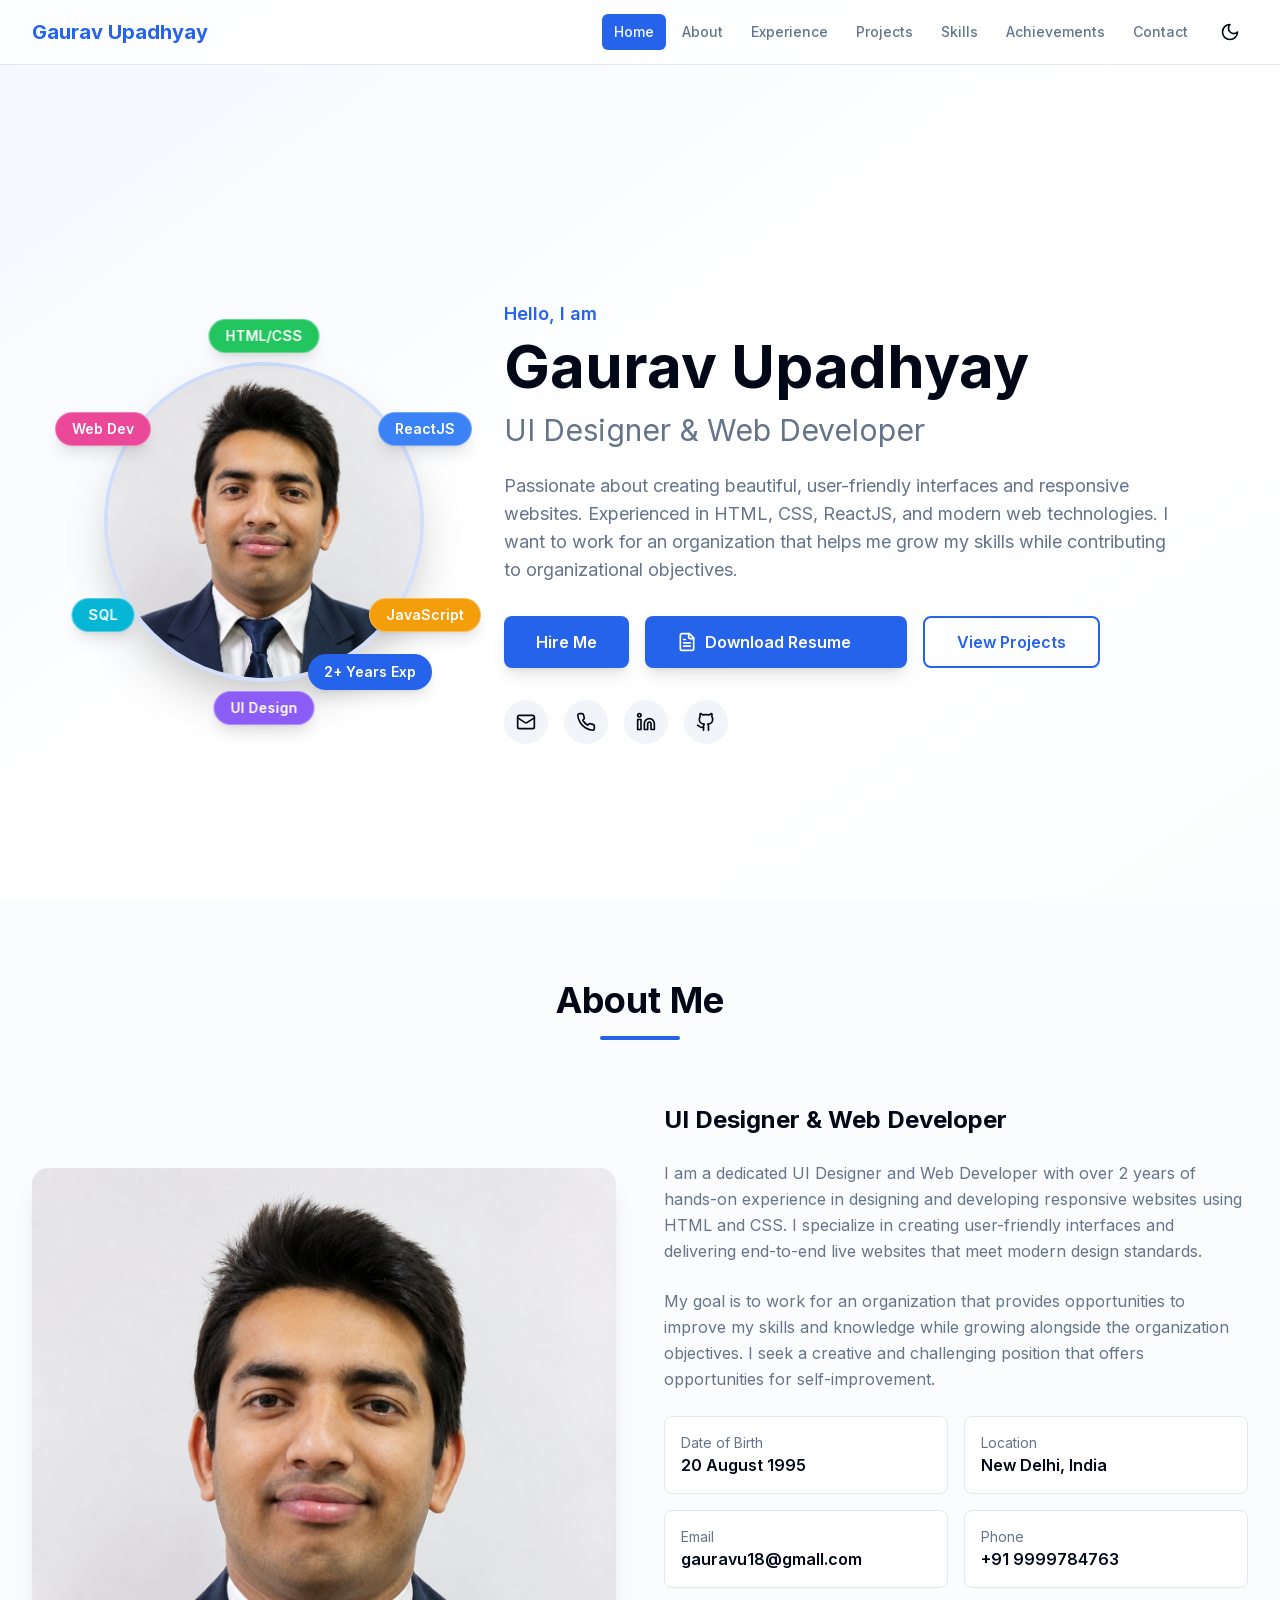
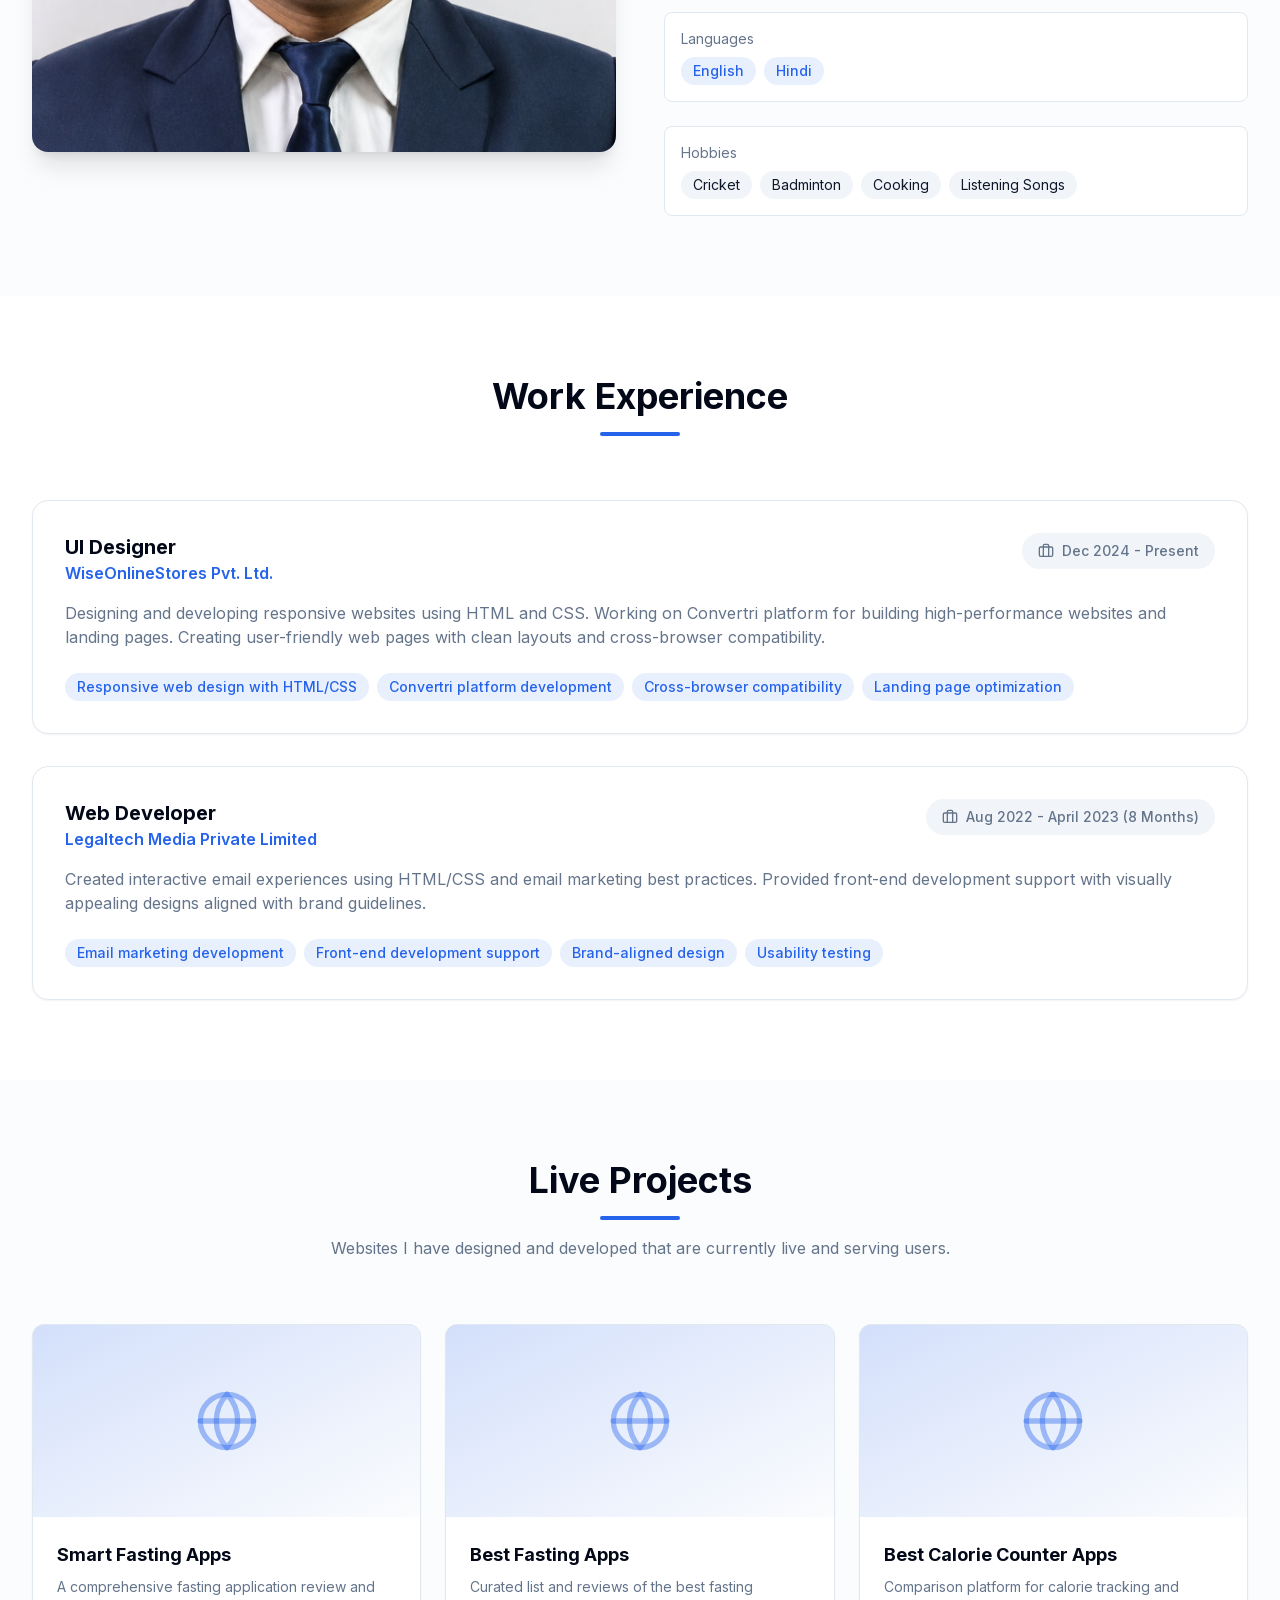
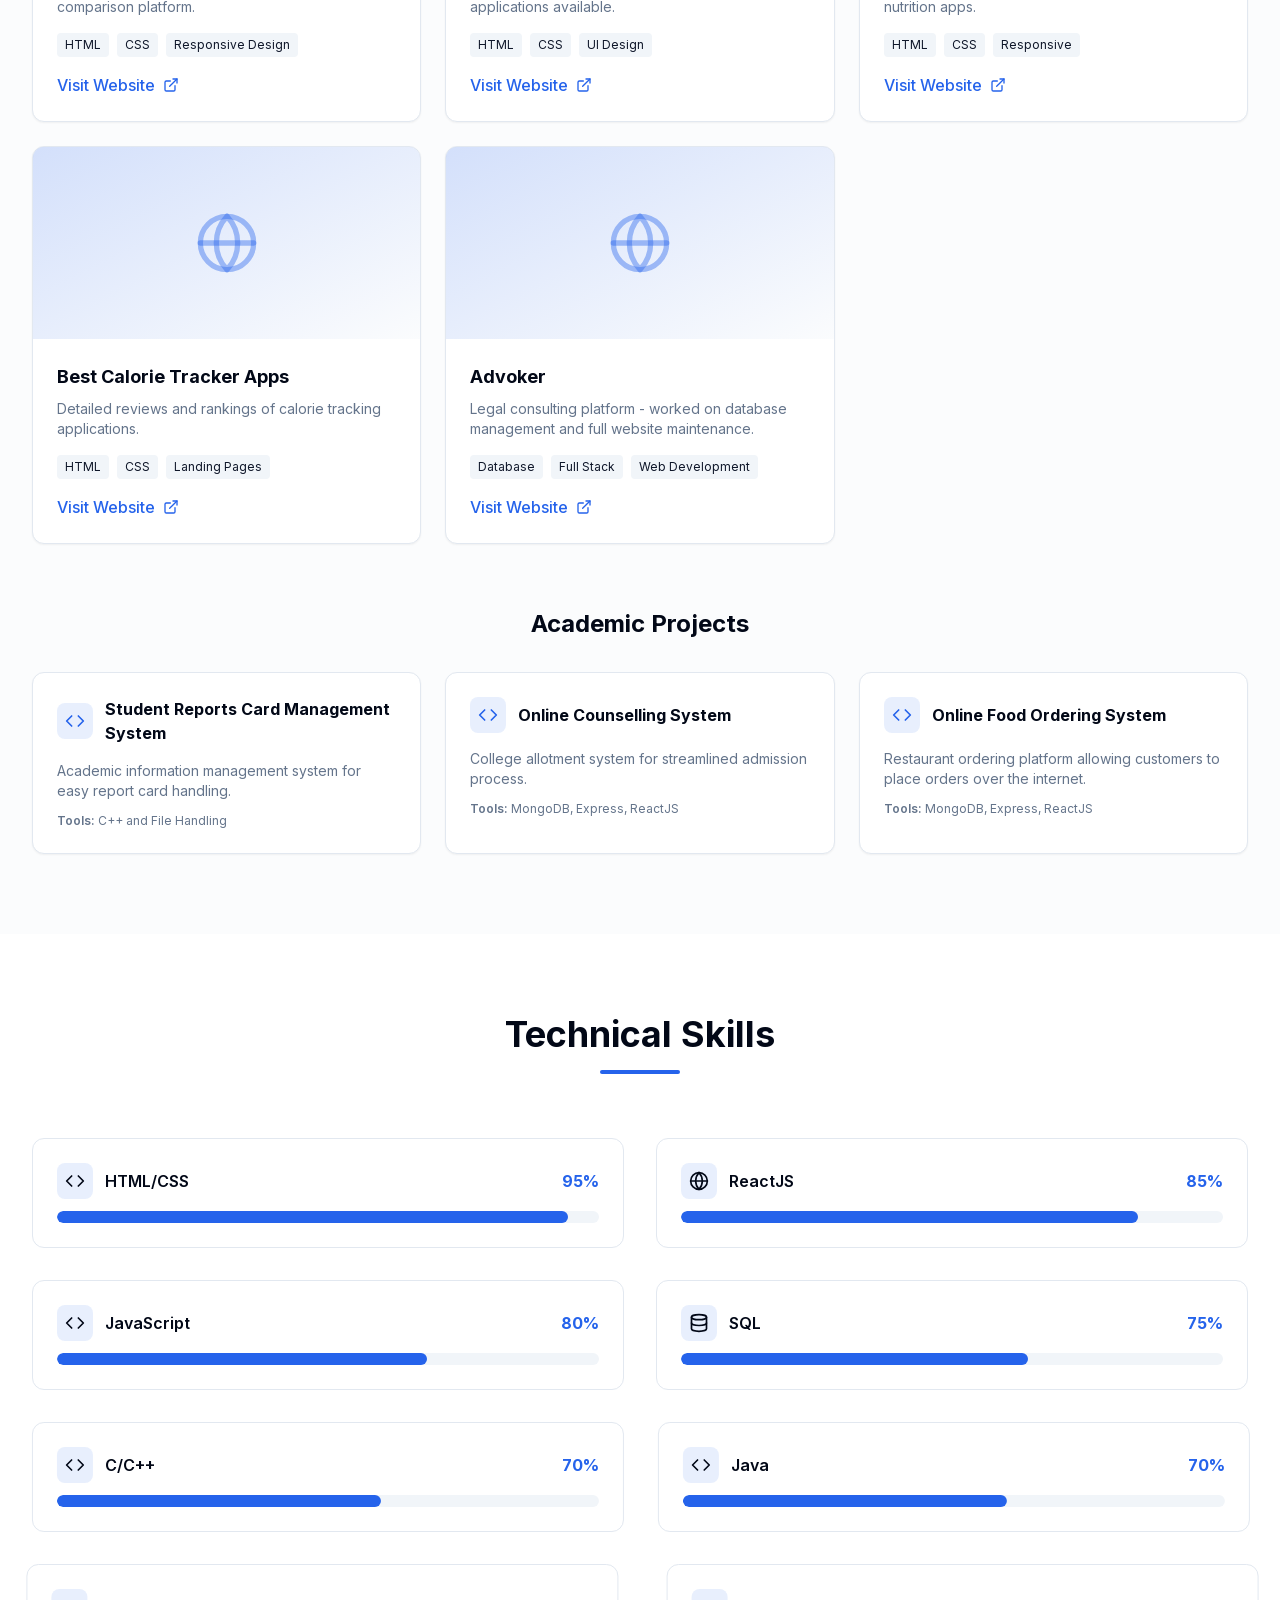
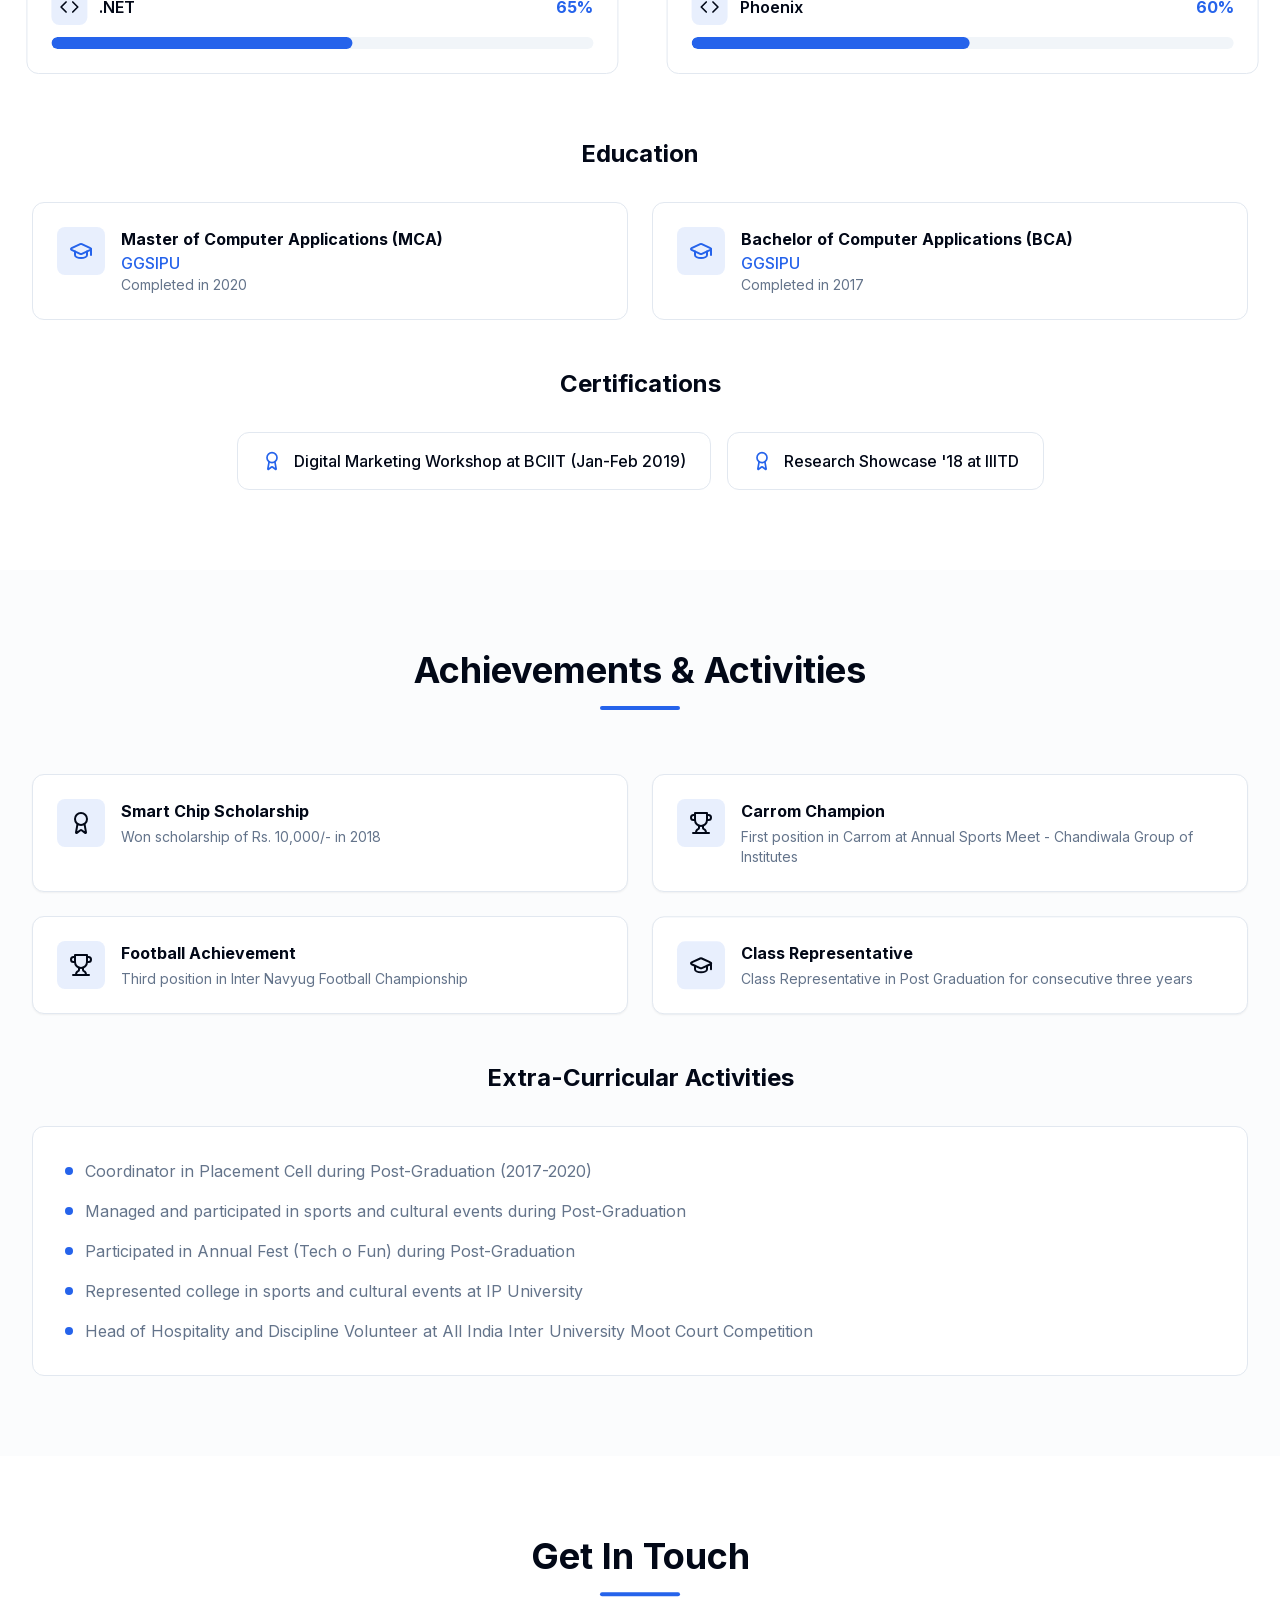
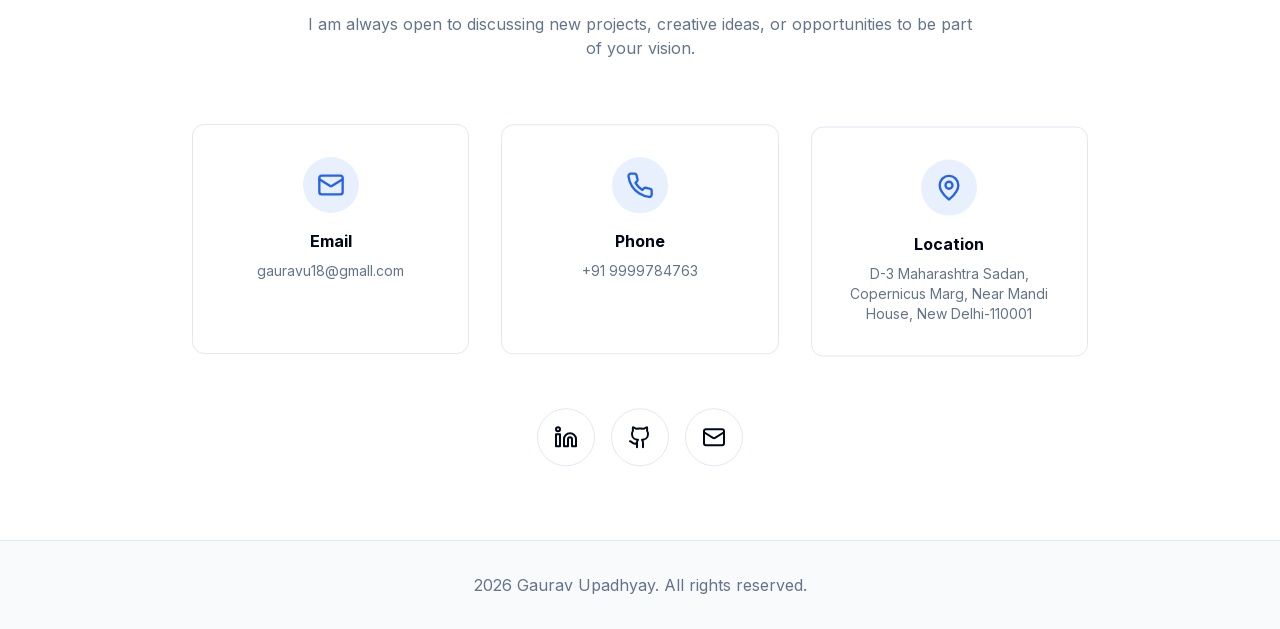
==== commit 4f9a2723: "iml" ====
--- a/index.html
+++ b/index.html
@@ -1 +1 @@
-<!DOCTYPE html><html lang="en"><head><meta charSet="utf-8"/><meta name="viewport" content="width=device-width, initial-scale=1"/><link rel="preload" as="image" href="/profile.png"/><link rel="stylesheet" href="/_next/static/css/e9d31101b8c52d8b.css" data-precedence="next"/><link rel="preload" as="script" fetchPriority="low" href="/_next/static/chunks/webpack-6a93d4f4b6c836d1.js"/><script src="/_next/static/chunks/4bd1b696-26805bb0e48c55d3.js" async=""></script><script src="/_next/static/chunks/517-9ff6282ea870c8a2.js" async=""></script><script src="/_next/static/chunks/main-app-4cc97a7faca50d0d.js" async=""></script><script src="/_next/static/chunks/298-431db8fde9222008.js" async=""></script><script src="/_next/static/chunks/app/page-9881bd8b2a5d024c.js" async=""></script><title>Gaurav Upadhyay | UI Designer &amp; Web Developer</title><meta name="description" content="Portfolio of Gaurav Upadhyay - UI Designer and Web Developer with 2+ years of experience in HTML, CSS, ReactJS, and responsive web design."/><link rel="icon" href="/profile.png" type="image/png"/><script src="/_next/static/chunks/polyfills-42372ed130431b0a.js" noModule=""></script></head><body class="__className_f367f3"><div class="min-h-screen transition-colors duration-300 "><div class="bg-background text-foreground"><nav class="fixed top-0 left-0 right-0 z-50 bg-background/80 backdrop-blur-md border-b border-border"><div class="max-w-7xl mx-auto px-4 sm:px-6 lg:px-8"><div class="flex items-center justify-between h-16"><div class="text-xl font-bold text-primary" style="opacity:0;transform:translateX(-20px)">Gaurav Upadhyay</div><div class="hidden md:flex items-center gap-1"><button class="px-3 py-2 rounded-md text-sm font-medium transition-colors bg-primary text-primary-foreground">Home</button><button class="px-3 py-2 rounded-md text-sm font-medium transition-colors text-muted-foreground hover:text-foreground hover:bg-muted">About</button><button class="px-3 py-2 rounded-md text-sm font-medium transition-colors text-muted-foreground hover:text-foreground hover:bg-muted">Experience</button><button class="px-3 py-2 rounded-md text-sm font-medium transition-colors text-muted-foreground hover:text-foreground hover:bg-muted">Projects</button><button class="px-3 py-2 rounded-md text-sm font-medium transition-colors text-muted-foreground hover:text-foreground hover:bg-muted">Skills</button><button class="px-3 py-2 rounded-md text-sm font-medium transition-colors text-muted-foreground hover:text-foreground hover:bg-muted">Achievements</button><button class="px-3 py-2 rounded-md text-sm font-medium transition-colors text-muted-foreground hover:text-foreground hover:bg-muted">Contact</button><button class="ml-2 p-2 rounded-md hover:bg-muted transition-colors"><svg xmlns="http://www.w3.org/2000/svg" width="24" height="24" viewBox="0 0 24 24" fill="none" stroke="currentColor" stroke-width="2" stroke-linecap="round" stroke-linejoin="round" class="lucide lucide-moon w-5 h-5"><path d="M12 3a6 6 0 0 0 9 9 9 9 0 1 1-9-9Z"></path></svg></button></div><div class="md:hidden flex items-center gap-2"><button class="p-2 rounded-md hover:bg-muted transition-colors"><svg xmlns="http://www.w3.org/2000/svg" width="24" height="24" viewBox="0 0 24 24" fill="none" stroke="currentColor" stroke-width="2" stroke-linecap="round" stroke-linejoin="round" class="lucide lucide-moon w-5 h-5"><path d="M12 3a6 6 0 0 0 9 9 9 9 0 1 1-9-9Z"></path></svg></button><button class="p-2 rounded-md hover:bg-muted transition-colors"><svg xmlns="http://www.w3.org/2000/svg" width="24" height="24" viewBox="0 0 24 24" fill="none" stroke="currentColor" stroke-width="2" stroke-linecap="round" stroke-linejoin="round" class="lucide lucide-menu w-6 h-6"><line x1="4" x2="20" y1="12" y2="12"></line><line x1="4" x2="20" y1="6" y2="6"></line><line x1="4" x2="20" y1="18" y2="18"></line></svg></button></div></div></div></nav><section id="home" class="min-h-screen flex items-center justify-center pt-16 relative overflow-hidden"><div class="absolute inset-0 bg-gradient-to-br from-primary/5 via-background to-secondary/20"></div><div class="max-w-7xl mx-auto px-4 sm:px-6 lg:px-8 relative z-10 mt-20"><div class="flex flex-col lg:flex-row items-center gap-12"><div class="flex-shrink-0" style="opacity:0;transform:translateY(40px)"><div class="jsx-ae72c76a90ae1177 relative flex items-center justify-center"><div class="jsx-ae72c76a90ae1177 relative"><div style="width:320px;height:320px" class="jsx-ae72c76a90ae1177 relative rounded-full overflow-hidden border-4 border-primary/20 shadow-2xl z-10"><img alt="Gaurav Upadhyay" width="320" height="320" decoding="async" data-nimg="1" class="w-full h-full object-cover" style="color:transparent" src="/profile.png"/></div><div class="absolute bg-primary text-white rounded-full font-semibold shadow-lg z-30 -bottom-2 -right-2 px-4 py-2 text-sm" style="transform:scale(0)">2+ Years Exp</div></div><div class="absolute whitespace-nowrap rounded-full shadow-lg backdrop-blur-sm border border-white/30 px-4 py-1.5 text-sm font-semibold" style="background-color:#22c55e;color:white;left:calc(50% + 1.1364722296087438e-14px);top:calc(50% + -185.6px);z-index:20;animation:floatY 5s ease-in-out 0s infinite;opacity:0;transform:translateX(-50%) translateY(-50%) scale(0)">HTML/CSS</div><div class="absolute whitespace-nowrap rounded-full shadow-lg backdrop-blur-sm border border-white/30 px-4 py-1.5 text-sm font-semibold" style="background-color:#3b82f6;color:white;left:calc(50% + 160.73431494239182px);top:calc(50% + -92.79999999999998px);z-index:20;animation:floatY 5.5s ease-in-out 0.8s infinite;opacity:0;transform:translateX(-50%) translateY(-50%) scale(0)">ReactJS</div><div class="absolute whitespace-nowrap rounded-full shadow-lg backdrop-blur-sm border border-white/30 px-4 py-1.5 text-sm font-semibold" style="background-color:#f59e0b;color:white;left:calc(50% + 160.73431494239182px);top:calc(50% + 92.79999999999998px);z-index:20;animation:floatY 6s ease-in-out 1.6s infinite;opacity:0;transform:translateX(-50%) translateY(-50%) scale(0)">JavaScript</div><div class="absolute whitespace-nowrap rounded-full shadow-lg backdrop-blur-sm border border-white/30 px-4 py-1.5 text-sm font-semibold" style="background-color:#8b5cf6;color:white;left:calc(50% + 1.1364722296087438e-14px);top:calc(50% + 185.6px);z-index:20;animation:floatY 6.5s ease-in-out 2.4000000000000004s infinite;opacity:0;transform:translateX(-50%) translateY(-50%) scale(0)">UI Design</div><div class="absolute whitespace-nowrap rounded-full shadow-lg backdrop-blur-sm border border-white/30 px-4 py-1.5 text-sm font-semibold" style="background-color:#06b6d4;color:white;left:calc(50% + -160.73431494239182px);top:calc(50% + 92.79999999999998px);z-index:20;animation:floatY 7s ease-in-out 3.2s infinite;opacity:0;transform:translateX(-50%) translateY(-50%) scale(0)">SQL</div><div class="absolute whitespace-nowrap rounded-full shadow-lg backdrop-blur-sm border border-white/30 px-4 py-1.5 text-sm font-semibold" style="background-color:#ec4899;color:white;left:calc(50% + -160.7343149423918px);top:calc(50% + -92.80000000000001px);z-index:20;animation:floatY 7.5s ease-in-out 4s infinite;opacity:0;transform:translateX(-50%) translateY(-50%) scale(0)">Web Dev</div></div></div><div class="text-center lg:text-left" style="opacity:0;transform:translateY(40px)"><p class="text-primary font-semibold text-lg mb-2" style="opacity:0">Hello, I am</p><h1 class="text-4xl md:text-6xl font-bold mb-4" style="opacity:0;transform:translateY(20px)">Gaurav Upadhyay</h1><h2 class="text-2xl md:text-3xl text-muted-foreground mb-6" style="opacity:0;transform:translateY(20px)">UI Designer &amp; Web Developer</h2><p class="text-lg text-muted-foreground max-w-2xl mb-8" style="opacity:0">Passionate about creating beautiful, user-friendly interfaces and responsive websites. Experienced in HTML, CSS, ReactJS, and modern web technologies. I want to work for an organization that helps me grow my skills while contributing to organizational objectives.</p><div class="flex flex-wrap gap-4 justify-center lg:justify-start " style="opacity:0;transform:translateY(20px)"><button class="px-8 py-3 bg-primary text-white rounded-lg font-semibold hover:bg-primary/90 transition-colors shadow-lg">Hire Me</button><button class="group relative inline-flex items-center gap-2 px-8 py-3 bg-primary text-white rounded-lg font-semibold hover:bg-primary/90 transition-all shadow-lg disabled:opacity-70"><svg xmlns="http://www.w3.org/2000/svg" width="24" height="24" viewBox="0 0 24 24" fill="none" stroke="currentColor" stroke-width="2" stroke-linecap="round" stroke-linejoin="round" class="lucide lucide-file-text w-5 h-5"><path d="M15 2H6a2 2 0 0 0-2 2v16a2 2 0 0 0 2 2h12a2 2 0 0 0 2-2V7Z"></path><path d="M14 2v4a2 2 0 0 0 2 2h4"></path><path d="M10 9H8"></path><path d="M16 13H8"></path><path d="M16 17H8"></path></svg><span>Download Resume</span><svg xmlns="http://www.w3.org/2000/svg" width="24" height="24" viewBox="0 0 24 24" fill="none" stroke="currentColor" stroke-width="2" stroke-linecap="round" stroke-linejoin="round" class="lucide lucide-download w-4 h-4 opacity-0 -translate-x-2 transition-all group-hover:opacity-100 group-hover:translate-x-0"><path d="M21 15v4a2 2 0 0 1-2 2H5a2 2 0 0 1-2-2v-4"></path><polyline points="7 10 12 15 17 10"></polyline><line x1="12" x2="12" y1="15" y2="3"></line></svg></button><button class="px-8 py-3 border-2 border-primary text-primary rounded-lg font-semibold hover:bg-primary hover:text-white transition-colors">View Projects</button></div><div class="flex gap-4 mt-8 justify-center lg:justify-start " style="opacity:0"><a href="mailto:gauravu18@gmall.com" class="p-3 rounded-full bg-muted hover:bg-primary hover:text-primary-foreground transition-colors"><svg xmlns="http://www.w3.org/2000/svg" width="24" height="24" viewBox="0 0 24 24" fill="none" stroke="currentColor" stroke-width="2" stroke-linecap="round" stroke-linejoin="round" class="lucide lucide-mail w-5 h-5"><rect width="20" height="16" x="2" y="4" rx="2"></rect><path d="m22 7-8.97 5.7a1.94 1.94 0 0 1-2.06 0L2 7"></path></svg></a><a href="tel:9999784763" class="p-3 rounded-full bg-muted hover:bg-primary hover:text-primary-foreground transition-colors"><svg xmlns="http://www.w3.org/2000/svg" width="24" height="24" viewBox="0 0 24 24" fill="none" stroke="currentColor" stroke-width="2" stroke-linecap="round" stroke-linejoin="round" class="lucide lucide-phone w-5 h-5"><path d="M22 16.92v3a2 2 0 0 1-2.18 2 19.79 19.79 0 0 1-8.63-3.07 19.5 19.5 0 0 1-6-6 19.79 19.79 0 0 1-3.07-8.67A2 2 0 0 1 4.11 2h3a2 2 0 0 1 2 1.72 12.84 12.84 0 0 0 .7 2.81 2 2 0 0 1-.45 2.11L8.09 9.91a16 16 0 0 0 6 6l1.27-1.27a2 2 0 0 1 2.11-.45 12.84 12.84 0 0 0 2.81.7A2 2 0 0 1 22 16.92z"></path></svg></a><a href="https://www.linkedin.com/in/gaurav-upadhyay-33350a19b" class="p-3 rounded-full bg-muted hover:bg-primary hover:text-primary-foreground transition-colors"><svg xmlns="http://www.w3.org/2000/svg" width="24" height="24" viewBox="0 0 24 24" fill="none" stroke="currentColor" stroke-width="2" stroke-linecap="round" stroke-linejoin="round" class="lucide lucide-linkedin w-5 h-5"><path d="M16 8a6 6 0 0 1 6 6v7h-4v-7a2 2 0 0 0-2-2 2 2 0 0 0-2 2v7h-4v-7a6 6 0 0 1 6-6z"></path><rect width="4" height="12" x="2" y="9"></rect><circle cx="4" cy="4" r="2"></circle></svg></a><a href="https://github.com/0720gaurav" class="p-3 rounded-full bg-muted hover:bg-primary hover:text-primary-foreground transition-colors"><svg xmlns="http://www.w3.org/2000/svg" width="24" height="24" viewBox="0 0 24 24" fill="none" stroke="currentColor" stroke-width="2" stroke-linecap="round" stroke-linejoin="round" class="lucide lucide-github w-5 h-5"><path d="M15 22v-4a4.8 4.8 0 0 0-1-3.5c3 0 6-2 6-5.5.08-1.25-.27-2.48-1-3.5.28-1.15.28-2.35 0-3.5 0 0-1 0-3 1.5-2.64-.5-5.36-.5-8 0C6 2 5 2 5 2c-.3 1.15-.3 2.35 0 3.5A5.403 5.403 0 0 0 4 9c0 3.5 3 5.5 6 5.5-.39.49-.68 1.05-.85 1.65-.17.6-.22 1.23-.15 1.85v4"></path><path d="M9 18c-4.51 2-5-2-7-2"></path></svg></a></div></div></div><div class="absolute bottom-8 left-1/2 -translate-x-1/2" style="opacity:0"><svg xmlns="http://www.w3.org/2000/svg" width="24" height="24" viewBox="0 0 24 24" fill="none" stroke="currentColor" stroke-width="2" stroke-linecap="round" stroke-linejoin="round" class="lucide lucide-chevron-down w-8 h-8 text-muted-foreground"><path d="m6 9 6 6 6-6"></path></svg></div></div></section><section id="about" class="py-20 bg-muted/30"><div class="max-w-7xl mx-auto px-4 sm:px-6 lg:px-8"><div class="text-center mb-16" style="opacity:0;transform:translateY(30px)"><h2 class="text-3xl md:text-4xl font-bold mb-4">About Me</h2><div class="w-20 h-1 bg-primary mx-auto rounded-full"></div></div><div class="grid md:grid-cols-2 gap-12 items-center"><div style="opacity:0;transform:translateX(-30px)"><div class="rounded-2xl overflow-hidden shadow-xl"><img alt="Gaurav Upadhyay" loading="lazy" width="500" height="500" decoding="async" data-nimg="1" class="w-full h-auto object-cover" style="color:transparent" src="/profile.png"/></div></div><div class="space-y-6" style="opacity:0;transform:translateX(30px)"><h3 class="text-2xl font-bold">UI Designer &amp; Web Developer</h3><p class="text-muted-foreground leading-relaxed">I am a dedicated UI Designer and Web Developer with over 2 years of hands-on experience in designing and developing responsive websites using HTML and CSS. I specialize in creating user-friendly interfaces and delivering end-to-end live websites that meet modern design standards.</p><p class="text-muted-foreground leading-relaxed">My goal is to work for an organization that provides opportunities to improve my skills and knowledge while growing alongside the organization objectives. I seek a creative and challenging position that offers opportunities for self-improvement.</p><div class="grid grid-cols-2 gap-4"><div class="bg-card p-4 rounded-lg border border-border"><p class="text-sm text-muted-foreground">Date of Birth</p><p class="font-semibold">20 August 1995</p></div><div class="bg-card p-4 rounded-lg border border-border"><p class="text-sm text-muted-foreground">Location</p><p class="font-semibold">New Delhi, India</p></div><div class="bg-card p-4 rounded-lg border border-border"><p class="text-sm text-muted-foreground">Email</p><p class="font-semibold">gauravu18@gmall.com</p></div><div class="bg-card p-4 rounded-lg border border-border"><p class="text-sm text-muted-foreground">Phone</p><p class="font-semibold">+91 9999784763</p></div></div><div class="bg-card p-4 rounded-lg border border-border"><p class="text-sm text-muted-foreground mb-2">Languages</p><div class="flex gap-2"><span class="px-3 py-1 bg-primary/10 text-primary rounded-full text-sm font-medium">English</span><span class="px-3 py-1 bg-primary/10 text-primary rounded-full text-sm font-medium">Hindi</span></div></div><div class="bg-card p-4 rounded-lg border border-border"><p class="text-sm text-muted-foreground mb-2">Hobbies</p><div class="flex flex-wrap gap-2"><span class="px-3 py-1 bg-secondary text-secondary-foreground rounded-full text-sm">Cricket</span><span class="px-3 py-1 bg-secondary text-secondary-foreground rounded-full text-sm">Badminton</span><span class="px-3 py-1 bg-secondary text-secondary-foreground rounded-full text-sm">Cooking</span><span class="px-3 py-1 bg-secondary text-secondary-foreground rounded-full text-sm">Listening Songs</span></div></div></div></div></div></section><section id="experience" class="py-20"><div class="max-w-7xl mx-auto px-4 sm:px-6 lg:px-8"><div class="text-center mb-16" style="opacity:0;transform:translateY(30px)"><h2 class="text-3xl md:text-4xl font-bold mb-4">Work Experience</h2><div class="w-20 h-1 bg-primary mx-auto rounded-full"></div></div><div class="space-y-8"><div class="bg-card border border-border rounded-2xl p-8 shadow-sm hover:shadow-md transition-shadow" style="opacity:0;transform:translateY(30px)"><div class="flex flex-col md:flex-row md:items-start md:justify-between gap-4 mb-4"><div><h3 class="text-xl font-bold">UI Designer</h3><p class="text-primary font-semibold">WiseOnlineStores Pvt. Ltd.</p></div><div class="flex items-center gap-2 text-muted-foreground bg-muted px-4 py-2 rounded-full"><svg xmlns="http://www.w3.org/2000/svg" width="24" height="24" viewBox="0 0 24 24" fill="none" stroke="currentColor" stroke-width="2" stroke-linecap="round" stroke-linejoin="round" class="lucide lucide-briefcase w-4 h-4"><path d="M16 20V4a2 2 0 0 0-2-2h-4a2 2 0 0 0-2 2v16"></path><rect width="20" height="14" x="2" y="6" rx="2"></rect></svg><span class="text-sm font-medium">Dec 2024 - Present</span></div></div><p class="text-muted-foreground mb-6">Designing and developing responsive websites using HTML and CSS. Working on Convertri platform for building high-performance websites and landing pages. Creating user-friendly web pages with clean layouts and cross-browser compatibility.</p><div class="flex flex-wrap gap-2"><span class="px-3 py-1 bg-primary/10 text-primary rounded-full text-sm font-medium">Responsive web design with HTML/CSS</span><span class="px-3 py-1 bg-primary/10 text-primary rounded-full text-sm font-medium">Convertri platform development</span><span class="px-3 py-1 bg-primary/10 text-primary rounded-full text-sm font-medium">Cross-browser compatibility</span><span class="px-3 py-1 bg-primary/10 text-primary rounded-full text-sm font-medium">Landing page optimization</span></div></div><div class="bg-card border border-border rounded-2xl p-8 shadow-sm hover:shadow-md transition-shadow" style="opacity:0;transform:translateY(30px)"><div class="flex flex-col md:flex-row md:items-start md:justify-between gap-4 mb-4"><div><h3 class="text-xl font-bold">Web Developer</h3><p class="text-primary font-semibold">Legaltech Media Private Limited</p></div><div class="flex items-center gap-2 text-muted-foreground bg-muted px-4 py-2 rounded-full"><svg xmlns="http://www.w3.org/2000/svg" width="24" height="24" viewBox="0 0 24 24" fill="none" stroke="currentColor" stroke-width="2" stroke-linecap="round" stroke-linejoin="round" class="lucide lucide-briefcase w-4 h-4"><path d="M16 20V4a2 2 0 0 0-2-2h-4a2 2 0 0 0-2 2v16"></path><rect width="20" height="14" x="2" y="6" rx="2"></rect></svg><span class="text-sm font-medium">Aug 2022 - April 2023 (8 Months)</span></div></div><p class="text-muted-foreground mb-6">Created interactive email experiences using HTML/CSS and email marketing best practices. Provided front-end development support with visually appealing designs aligned with brand guidelines.</p><div class="flex flex-wrap gap-2"><span class="px-3 py-1 bg-primary/10 text-primary rounded-full text-sm font-medium">Email marketing development</span><span class="px-3 py-1 bg-primary/10 text-primary rounded-full text-sm font-medium">Front-end development support</span><span class="px-3 py-1 bg-primary/10 text-primary rounded-full text-sm font-medium">Brand-aligned design</span><span class="px-3 py-1 bg-primary/10 text-primary rounded-full text-sm font-medium">Usability testing</span></div></div></div></div></section><section id="projects" class="py-20 bg-muted/30"><div class="max-w-7xl mx-auto px-4 sm:px-6 lg:px-8"><div class="text-center mb-16" style="opacity:0;transform:translateY(30px)"><h2 class="text-3xl md:text-4xl font-bold mb-4">Live Projects</h2><div class="w-20 h-1 bg-primary mx-auto rounded-full"></div><p class="text-muted-foreground mt-4 max-w-2xl mx-auto">Websites I have designed and developed that are currently live and serving users.</p></div><div class="grid md:grid-cols-2 lg:grid-cols-3 gap-6"><div class="bg-card border border-border rounded-xl overflow-hidden shadow-sm hover:shadow-lg transition-all hover:-translate-y-1" style="opacity:0;transform:translateY(30px)"><div class="h-48 bg-gradient-to-br from-primary/20 to-secondary/30 flex items-center justify-center"><svg xmlns="http://www.w3.org/2000/svg" width="24" height="24" viewBox="0 0 24 24" fill="none" stroke="currentColor" stroke-width="2" stroke-linecap="round" stroke-linejoin="round" class="lucide lucide-globe w-16 h-16 text-primary/40"><circle cx="12" cy="12" r="10"></circle><path d="M12 2a14.5 14.5 0 0 0 0 20 14.5 14.5 0 0 0 0-20"></path><path d="M2 12h20"></path></svg></div><div class="p-6"><h3 class="text-lg font-bold mb-2">Smart Fasting Apps</h3><p class="text-muted-foreground text-sm mb-4">A comprehensive fasting application review and comparison platform.</p><div class="flex flex-wrap gap-2 mb-4"><span class="px-2 py-1 bg-secondary text-secondary-foreground rounded text-xs">HTML</span><span class="px-2 py-1 bg-secondary text-secondary-foreground rounded text-xs">CSS</span><span class="px-2 py-1 bg-secondary text-secondary-foreground rounded text-xs">Responsive Design</span></div><a href="https://smartfastingapps.com" target="_blank" rel="noopener noreferrer" class="inline-flex items-center gap-2 text-primary font-medium hover:underline">Visit Website <svg xmlns="http://www.w3.org/2000/svg" width="24" height="24" viewBox="0 0 24 24" fill="none" stroke="currentColor" stroke-width="2" stroke-linecap="round" stroke-linejoin="round" class="lucide lucide-external-link w-4 h-4"><path d="M15 3h6v6"></path><path d="M10 14 21 3"></path><path d="M18 13v6a2 2 0 0 1-2 2H5a2 2 0 0 1-2-2V8a2 2 0 0 1 2-2h6"></path></svg></a></div></div><div class="bg-card border border-border rounded-xl overflow-hidden shadow-sm hover:shadow-lg transition-all hover:-translate-y-1" style="opacity:0;transform:translateY(30px)"><div class="h-48 bg-gradient-to-br from-primary/20 to-secondary/30 flex items-center justify-center"><svg xmlns="http://www.w3.org/2000/svg" width="24" height="24" viewBox="0 0 24 24" fill="none" stroke="currentColor" stroke-width="2" stroke-linecap="round" stroke-linejoin="round" class="lucide lucide-globe w-16 h-16 text-primary/40"><circle cx="12" cy="12" r="10"></circle><path d="M12 2a14.5 14.5 0 0 0 0 20 14.5 14.5 0 0 0 0-20"></path><path d="M2 12h20"></path></svg></div><div class="p-6"><h3 class="text-lg font-bold mb-2">Best Fasting Apps</h3><p class="text-muted-foreground text-sm mb-4">Curated list and reviews of the best fasting applications available.</p><div class="flex flex-wrap gap-2 mb-4"><span class="px-2 py-1 bg-secondary text-secondary-foreground rounded text-xs">HTML</span><span class="px-2 py-1 bg-secondary text-secondary-foreground rounded text-xs">CSS</span><span class="px-2 py-1 bg-secondary text-secondary-foreground rounded text-xs">UI Design</span></div><a href="https://bestfastingapps.com" target="_blank" rel="noopener noreferrer" class="inline-flex items-center gap-2 text-primary font-medium hover:underline">Visit Website <svg xmlns="http://www.w3.org/2000/svg" width="24" height="24" viewBox="0 0 24 24" fill="none" stroke="currentColor" stroke-width="2" stroke-linecap="round" stroke-linejoin="round" class="lucide lucide-external-link w-4 h-4"><path d="M15 3h6v6"></path><path d="M10 14 21 3"></path><path d="M18 13v6a2 2 0 0 1-2 2H5a2 2 0 0 1-2-2V8a2 2 0 0 1 2-2h6"></path></svg></a></div></div><div class="bg-card border border-border rounded-xl overflow-hidden shadow-sm hover:shadow-lg transition-all hover:-translate-y-1" style="opacity:0;transform:translateY(30px)"><div class="h-48 bg-gradient-to-br from-primary/20 to-secondary/30 flex items-center justify-center"><svg xmlns="http://www.w3.org/2000/svg" width="24" height="24" viewBox="0 0 24 24" fill="none" stroke="currentColor" stroke-width="2" stroke-linecap="round" stroke-linejoin="round" class="lucide lucide-globe w-16 h-16 text-primary/40"><circle cx="12" cy="12" r="10"></circle><path d="M12 2a14.5 14.5 0 0 0 0 20 14.5 14.5 0 0 0 0-20"></path><path d="M2 12h20"></path></svg></div><div class="p-6"><h3 class="text-lg font-bold mb-2">Best Calorie Counter Apps</h3><p class="text-muted-foreground text-sm mb-4">Comparison platform for calorie tracking and nutrition apps.</p><div class="flex flex-wrap gap-2 mb-4"><span class="px-2 py-1 bg-secondary text-secondary-foreground rounded text-xs">HTML</span><span class="px-2 py-1 bg-secondary text-secondary-foreground rounded text-xs">CSS</span><span class="px-2 py-1 bg-secondary text-secondary-foreground rounded text-xs">Responsive</span></div><a href="https://bestcaloriecounterapps.com" target="_blank" rel="noopener noreferrer" class="inline-flex items-center gap-2 text-primary font-medium hover:underline">Visit Website <svg xmlns="http://www.w3.org/2000/svg" width="24" height="24" viewBox="0 0 24 24" fill="none" stroke="currentColor" stroke-width="2" stroke-linecap="round" stroke-linejoin="round" class="lucide lucide-external-link w-4 h-4"><path d="M15 3h6v6"></path><path d="M10 14 21 3"></path><path d="M18 13v6a2 2 0 0 1-2 2H5a2 2 0 0 1-2-2V8a2 2 0 0 1 2-2h6"></path></svg></a></div></div><div class="bg-card border border-border rounded-xl overflow-hidden shadow-sm hover:shadow-lg transition-all hover:-translate-y-1" style="opacity:0;transform:translateY(30px)"><div class="h-48 bg-gradient-to-br from-primary/20 to-secondary/30 flex items-center justify-center"><svg xmlns="http://www.w3.org/2000/svg" width="24" height="24" viewBox="0 0 24 24" fill="none" stroke="currentColor" stroke-width="2" stroke-linecap="round" stroke-linejoin="round" class="lucide lucide-globe w-16 h-16 text-primary/40"><circle cx="12" cy="12" r="10"></circle><path d="M12 2a14.5 14.5 0 0 0 0 20 14.5 14.5 0 0 0 0-20"></path><path d="M2 12h20"></path></svg></div><div class="p-6"><h3 class="text-lg font-bold mb-2">Best Calorie Tracker Apps</h3><p class="text-muted-foreground text-sm mb-4">Detailed reviews and rankings of calorie tracking applications.</p><div class="flex flex-wrap gap-2 mb-4"><span class="px-2 py-1 bg-secondary text-secondary-foreground rounded text-xs">HTML</span><span class="px-2 py-1 bg-secondary text-secondary-foreground rounded text-xs">CSS</span><span class="px-2 py-1 bg-secondary text-secondary-foreground rounded text-xs">Landing Pages</span></div><a href="https://bestcalorietrackerapps.com" target="_blank" rel="noopener noreferrer" class="inline-flex items-center gap-2 text-primary font-medium hover:underline">Visit Website <svg xmlns="http://www.w3.org/2000/svg" width="24" height="24" viewBox="0 0 24 24" fill="none" stroke="currentColor" stroke-width="2" stroke-linecap="round" stroke-linejoin="round" class="lucide lucide-external-link w-4 h-4"><path d="M15 3h6v6"></path><path d="M10 14 21 3"></path><path d="M18 13v6a2 2 0 0 1-2 2H5a2 2 0 0 1-2-2V8a2 2 0 0 1 2-2h6"></path></svg></a></div></div><div class="bg-card border border-border rounded-xl overflow-hidden shadow-sm hover:shadow-lg transition-all hover:-translate-y-1" style="opacity:0;transform:translateY(30px)"><div class="h-48 bg-gradient-to-br from-primary/20 to-secondary/30 flex items-center justify-center"><svg xmlns="http://www.w3.org/2000/svg" width="24" height="24" viewBox="0 0 24 24" fill="none" stroke="currentColor" stroke-width="2" stroke-linecap="round" stroke-linejoin="round" class="lucide lucide-globe w-16 h-16 text-primary/40"><circle cx="12" cy="12" r="10"></circle><path d="M12 2a14.5 14.5 0 0 0 0 20 14.5 14.5 0 0 0 0-20"></path><path d="M2 12h20"></path></svg></div><div class="p-6"><h3 class="text-lg font-bold mb-2">Advoker</h3><p class="text-muted-foreground text-sm mb-4">Legal consulting platform - worked on database management and full website maintenance.</p><div class="flex flex-wrap gap-2 mb-4"><span class="px-2 py-1 bg-secondary text-secondary-foreground rounded text-xs">Database</span><span class="px-2 py-1 bg-secondary text-secondary-foreground rounded text-xs">Full Stack</span><span class="px-2 py-1 bg-secondary text-secondary-foreground rounded text-xs">Web Development</span></div><a href="https://www.advoker.com" target="_blank" rel="noopener noreferrer" class="inline-flex items-center gap-2 text-primary font-medium hover:underline">Visit Website <svg xmlns="http://www.w3.org/2000/svg" width="24" height="24" viewBox="0 0 24 24" fill="none" stroke="currentColor" stroke-width="2" stroke-linecap="round" stroke-linejoin="round" class="lucide lucide-external-link w-4 h-4"><path d="M15 3h6v6"></path><path d="M10 14 21 3"></path><path d="M18 13v6a2 2 0 0 1-2 2H5a2 2 0 0 1-2-2V8a2 2 0 0 1 2-2h6"></path></svg></a></div></div></div><div class="mt-16" style="opacity:0;transform:translateY(30px)"><h3 class="text-2xl font-bold text-center mb-8">Academic Projects</h3><div class="grid md:grid-cols-3 gap-6"><div class="bg-card border border-border rounded-xl p-6 shadow-sm" style="opacity:0;transform:translateY(20px)"><div class="flex items-center gap-3 mb-4"><div class="p-2 bg-primary/10 rounded-lg"><svg xmlns="http://www.w3.org/2000/svg" width="24" height="24" viewBox="0 0 24 24" fill="none" stroke="currentColor" stroke-width="2" stroke-linecap="round" stroke-linejoin="round" class="lucide lucide-code w-5 h-5 text-primary"><polyline points="16 18 22 12 16 6"></polyline><polyline points="8 6 2 12 8 18"></polyline></svg></div><h4 class="font-bold">Student Reports Card Management System</h4></div><p class="text-muted-foreground text-sm mb-3">Academic information management system for easy report card handling.</p><p class="text-xs text-muted-foreground"><span class="font-semibold">Tools:</span> <!-- -->C++ and File Handling</p></div><div class="bg-card border border-border rounded-xl p-6 shadow-sm" style="opacity:0;transform:translateY(20px)"><div class="flex items-center gap-3 mb-4"><div class="p-2 bg-primary/10 rounded-lg"><svg xmlns="http://www.w3.org/2000/svg" width="24" height="24" viewBox="0 0 24 24" fill="none" stroke="currentColor" stroke-width="2" stroke-linecap="round" stroke-linejoin="round" class="lucide lucide-code w-5 h-5 text-primary"><polyline points="16 18 22 12 16 6"></polyline><polyline points="8 6 2 12 8 18"></polyline></svg></div><h4 class="font-bold">Online Counselling System</h4></div><p class="text-muted-foreground text-sm mb-3">College allotment system for streamlined admission process.</p><p class="text-xs text-muted-foreground"><span class="font-semibold">Tools:</span> <!-- -->MongoDB, Express, ReactJS</p></div><div class="bg-card border border-border rounded-xl p-6 shadow-sm" style="opacity:0;transform:translateY(20px)"><div class="flex items-center gap-3 mb-4"><div class="p-2 bg-primary/10 rounded-lg"><svg xmlns="http://www.w3.org/2000/svg" width="24" height="24" viewBox="0 0 24 24" fill="none" stroke="currentColor" stroke-width="2" stroke-linecap="round" stroke-linejoin="round" class="lucide lucide-code w-5 h-5 text-primary"><polyline points="16 18 22 12 16 6"></polyline><polyline points="8 6 2 12 8 18"></polyline></svg></div><h4 class="font-bold">Online Food Ordering System</h4></div><p class="text-muted-foreground text-sm mb-3">Restaurant ordering platform allowing customers to place orders over the internet.</p><p class="text-xs text-muted-foreground"><span class="font-semibold">Tools:</span> <!-- -->MongoDB, Express, ReactJS</p></div></div></div></div></section><section id="skills" class="py-20"><div class="max-w-7xl mx-auto px-4 sm:px-6 lg:px-8"><div class="text-center mb-16" style="opacity:0;transform:translateY(30px)"><h2 class="text-3xl md:text-4xl font-bold mb-4">Technical Skills</h2><div class="w-20 h-1 bg-primary mx-auto rounded-full"></div></div><div class="grid md:grid-cols-2 gap-8"><div class="bg-card border border-border rounded-xl p-6" style="opacity:0;transform:translateX(-30px)"><div class="flex items-center justify-between mb-3"><div class="flex items-center gap-3"><div class="p-2 bg-primary/10 rounded-lg"><svg xmlns="http://www.w3.org/2000/svg" width="24" height="24" viewBox="0 0 24 24" fill="none" stroke="currentColor" stroke-width="2" stroke-linecap="round" stroke-linejoin="round" class="lucide lucide-code w-5 h-5"><polyline points="16 18 22 12 16 6"></polyline><polyline points="8 6 2 12 8 18"></polyline></svg></div><span class="font-semibold">HTML/CSS</span></div><span class="text-primary font-bold">95<!-- -->%</span></div><div class="w-full h-3 bg-muted rounded-full overflow-hidden"><div class="h-full bg-primary rounded-full" style="width:0px"></div></div></div><div class="bg-card border border-border rounded-xl p-6" style="opacity:0;transform:translateX(30px)"><div class="flex items-center justify-between mb-3"><div class="flex items-center gap-3"><div class="p-2 bg-primary/10 rounded-lg"><svg xmlns="http://www.w3.org/2000/svg" width="24" height="24" viewBox="0 0 24 24" fill="none" stroke="currentColor" stroke-width="2" stroke-linecap="round" stroke-linejoin="round" class="lucide lucide-globe w-5 h-5"><circle cx="12" cy="12" r="10"></circle><path d="M12 2a14.5 14.5 0 0 0 0 20 14.5 14.5 0 0 0 0-20"></path><path d="M2 12h20"></path></svg></div><span class="font-semibold">ReactJS</span></div><span class="text-primary font-bold">85<!-- -->%</span></div><div class="w-full h-3 bg-muted rounded-full overflow-hidden"><div class="h-full bg-primary rounded-full" style="width:0px"></div></div></div><div class="bg-card border border-border rounded-xl p-6" style="opacity:0;transform:translateX(-30px)"><div class="flex items-center justify-between mb-3"><div class="flex items-center gap-3"><div class="p-2 bg-primary/10 rounded-lg"><svg xmlns="http://www.w3.org/2000/svg" width="24" height="24" viewBox="0 0 24 24" fill="none" stroke="currentColor" stroke-width="2" stroke-linecap="round" stroke-linejoin="round" class="lucide lucide-code w-5 h-5"><polyline points="16 18 22 12 16 6"></polyline><polyline points="8 6 2 12 8 18"></polyline></svg></div><span class="font-semibold">JavaScript</span></div><span class="text-primary font-bold">80<!-- -->%</span></div><div class="w-full h-3 bg-muted rounded-full overflow-hidden"><div class="h-full bg-primary rounded-full" style="width:0px"></div></div></div><div class="bg-card border border-border rounded-xl p-6" style="opacity:0;transform:translateX(30px)"><div class="flex items-center justify-between mb-3"><div class="flex items-center gap-3"><div class="p-2 bg-primary/10 rounded-lg"><svg xmlns="http://www.w3.org/2000/svg" width="24" height="24" viewBox="0 0 24 24" fill="none" stroke="currentColor" stroke-width="2" stroke-linecap="round" stroke-linejoin="round" class="lucide lucide-database w-5 h-5"><ellipse cx="12" cy="5" rx="9" ry="3"></ellipse><path d="M3 5V19A9 3 0 0 0 21 19V5"></path><path d="M3 12A9 3 0 0 0 21 12"></path></svg></div><span class="font-semibold">SQL</span></div><span class="text-primary font-bold">75<!-- -->%</span></div><div class="w-full h-3 bg-muted rounded-full overflow-hidden"><div class="h-full bg-primary rounded-full" style="width:0px"></div></div></div><div class="bg-card border border-border rounded-xl p-6" style="opacity:0;transform:translateX(-30px)"><div class="flex items-center justify-between mb-3"><div class="flex items-center gap-3"><div class="p-2 bg-primary/10 rounded-lg"><svg xmlns="http://www.w3.org/2000/svg" width="24" height="24" viewBox="0 0 24 24" fill="none" stroke="currentColor" stroke-width="2" stroke-linecap="round" stroke-linejoin="round" class="lucide lucide-code w-5 h-5"><polyline points="16 18 22 12 16 6"></polyline><polyline points="8 6 2 12 8 18"></polyline></svg></div><span class="font-semibold">C/C++</span></div><span class="text-primary font-bold">70<!-- -->%</span></div><div class="w-full h-3 bg-muted rounded-full overflow-hidden"><div class="h-full bg-primary rounded-full" style="width:0px"></div></div></div><div class="bg-card border border-border rounded-xl p-6" style="opacity:0;transform:translateX(30px)"><div class="flex items-center justify-between mb-3"><div class="flex items-center gap-3"><div class="p-2 bg-primary/10 rounded-lg"><svg xmlns="http://www.w3.org/2000/svg" width="24" height="24" viewBox="0 0 24 24" fill="none" stroke="currentColor" stroke-width="2" stroke-linecap="round" stroke-linejoin="round" class="lucide lucide-code w-5 h-5"><polyline points="16 18 22 12 16 6"></polyline><polyline points="8 6 2 12 8 18"></polyline></svg></div><span class="font-semibold">Java</span></div><span class="text-primary font-bold">70<!-- -->%</span></div><div class="w-full h-3 bg-muted rounded-full overflow-hidden"><div class="h-full bg-primary rounded-full" style="width:0px"></div></div></div><div class="bg-card border border-border rounded-xl p-6" style="opacity:0;transform:translateX(-30px)"><div class="flex items-center justify-between mb-3"><div class="flex items-center gap-3"><div class="p-2 bg-primary/10 rounded-lg"><svg xmlns="http://www.w3.org/2000/svg" width="24" height="24" viewBox="0 0 24 24" fill="none" stroke="currentColor" stroke-width="2" stroke-linecap="round" stroke-linejoin="round" class="lucide lucide-code w-5 h-5"><polyline points="16 18 22 12 16 6"></polyline><polyline points="8 6 2 12 8 18"></polyline></svg></div><span class="font-semibold">.NET</span></div><span class="text-primary font-bold">65<!-- -->%</span></div><div class="w-full h-3 bg-muted rounded-full overflow-hidden"><div class="h-full bg-primary rounded-full" style="width:0px"></div></div></div><div class="bg-card border border-border rounded-xl p-6" style="opacity:0;transform:translateX(30px)"><div class="flex items-center justify-between mb-3"><div class="flex items-center gap-3"><div class="p-2 bg-primary/10 rounded-lg"><svg xmlns="http://www.w3.org/2000/svg" width="24" height="24" viewBox="0 0 24 24" fill="none" stroke="currentColor" stroke-width="2" stroke-linecap="round" stroke-linejoin="round" class="lucide lucide-code w-5 h-5"><polyline points="16 18 22 12 16 6"></polyline><polyline points="8 6 2 12 8 18"></polyline></svg></div><span class="font-semibold">Phoenix</span></div><span class="text-primary font-bold">60<!-- -->%</span></div><div class="w-full h-3 bg-muted rounded-full overflow-hidden"><div class="h-full bg-primary rounded-full" style="width:0px"></div></div></div></div><div class="mt-16" style="opacity:0;transform:translateY(30px)"><h3 class="text-2xl font-bold text-center mb-8">Education</h3><div class="grid md:grid-cols-2 gap-6"><div class="bg-card border border-border rounded-xl p-6 flex items-start gap-4"><div class="p-3 bg-primary/10 rounded-lg"><svg xmlns="http://www.w3.org/2000/svg" width="24" height="24" viewBox="0 0 24 24" fill="none" stroke="currentColor" stroke-width="2" stroke-linecap="round" stroke-linejoin="round" class="lucide lucide-graduation-cap w-6 h-6 text-primary"><path d="M21.42 10.922a1 1 0 0 0-.019-1.838L12.83 5.18a2 2 0 0 0-1.66 0L2.6 9.08a1 1 0 0 0 0 1.832l8.57 3.908a2 2 0 0 0 1.66 0z"></path><path d="M22 10v6"></path><path d="M6 12.5V16a6 3 0 0 0 12 0v-3.5"></path></svg></div><div><h4 class="font-bold">Master of Computer Applications (MCA)</h4><p class="text-primary font-medium">GGSIPU</p><p class="text-muted-foreground text-sm">Completed in 2020</p></div></div><div class="bg-card border border-border rounded-xl p-6 flex items-start gap-4"><div class="p-3 bg-primary/10 rounded-lg"><svg xmlns="http://www.w3.org/2000/svg" width="24" height="24" viewBox="0 0 24 24" fill="none" stroke="currentColor" stroke-width="2" stroke-linecap="round" stroke-linejoin="round" class="lucide lucide-graduation-cap w-6 h-6 text-primary"><path d="M21.42 10.922a1 1 0 0 0-.019-1.838L12.83 5.18a2 2 0 0 0-1.66 0L2.6 9.08a1 1 0 0 0 0 1.832l8.57 3.908a2 2 0 0 0 1.66 0z"></path><path d="M22 10v6"></path><path d="M6 12.5V16a6 3 0 0 0 12 0v-3.5"></path></svg></div><div><h4 class="font-bold">Bachelor of Computer Applications (BCA)</h4><p class="text-primary font-medium">GGSIPU</p><p class="text-muted-foreground text-sm">Completed in 2017</p></div></div></div></div><div class="mt-12" style="opacity:0;transform:translateY(30px)"><h3 class="text-2xl font-bold text-center mb-8">Certifications</h3><div class="flex flex-wrap gap-4 justify-center"><div class="bg-card border border-border rounded-xl px-6 py-4 flex items-center gap-3"><svg xmlns="http://www.w3.org/2000/svg" width="24" height="24" viewBox="0 0 24 24" fill="none" stroke="currentColor" stroke-width="2" stroke-linecap="round" stroke-linejoin="round" class="lucide lucide-award w-5 h-5 text-primary"><path d="m15.477 12.89 1.515 8.526a.5.5 0 0 1-.81.47l-3.58-2.687a1 1 0 0 0-1.197 0l-3.586 2.686a.5.5 0 0 1-.81-.469l1.514-8.526"></path><circle cx="12" cy="8" r="6"></circle></svg><span class="font-medium">Digital Marketing Workshop at BCIIT (Jan-Feb 2019)</span></div><div class="bg-card border border-border rounded-xl px-6 py-4 flex items-center gap-3"><svg xmlns="http://www.w3.org/2000/svg" width="24" height="24" viewBox="0 0 24 24" fill="none" stroke="currentColor" stroke-width="2" stroke-linecap="round" stroke-linejoin="round" class="lucide lucide-award w-5 h-5 text-primary"><path d="m15.477 12.89 1.515 8.526a.5.5 0 0 1-.81.47l-3.58-2.687a1 1 0 0 0-1.197 0l-3.586 2.686a.5.5 0 0 1-.81-.469l1.514-8.526"></path><circle cx="12" cy="8" r="6"></circle></svg><span class="font-medium">Research Showcase &#x27;18 at IIITD</span></div></div></div></div></section><section id="achievements" class="py-20 bg-muted/30"><div class="max-w-7xl mx-auto px-4 sm:px-6 lg:px-8"><div class="text-center mb-16" style="opacity:0;transform:translateY(30px)"><h2 class="text-3xl md:text-4xl font-bold mb-4">Achievements &amp; Activities</h2><div class="w-20 h-1 bg-primary mx-auto rounded-full"></div></div><div class="grid md:grid-cols-2 gap-6"><div class="bg-card border border-border rounded-xl p-6 flex items-start gap-4 shadow-sm hover:shadow-md transition-shadow" style="opacity:0;transform:translateY(20px)"><div class="p-3 bg-primary/10 rounded-lg flex-shrink-0"><svg xmlns="http://www.w3.org/2000/svg" width="24" height="24" viewBox="0 0 24 24" fill="none" stroke="currentColor" stroke-width="2" stroke-linecap="round" stroke-linejoin="round" class="lucide lucide-award w-6 h-6"><path d="m15.477 12.89 1.515 8.526a.5.5 0 0 1-.81.47l-3.58-2.687a1 1 0 0 0-1.197 0l-3.586 2.686a.5.5 0 0 1-.81-.469l1.514-8.526"></path><circle cx="12" cy="8" r="6"></circle></svg></div><div><h4 class="font-bold mb-1">Smart Chip Scholarship</h4><p class="text-muted-foreground text-sm">Won scholarship of Rs. 10,000/- in 2018</p></div></div><div class="bg-card border border-border rounded-xl p-6 flex items-start gap-4 shadow-sm hover:shadow-md transition-shadow" style="opacity:0;transform:translateY(20px)"><div class="p-3 bg-primary/10 rounded-lg flex-shrink-0"><svg xmlns="http://www.w3.org/2000/svg" width="24" height="24" viewBox="0 0 24 24" fill="none" stroke="currentColor" stroke-width="2" stroke-linecap="round" stroke-linejoin="round" class="lucide lucide-trophy w-6 h-6"><path d="M6 9H4.5a2.5 2.5 0 0 1 0-5H6"></path><path d="M18 9h1.5a2.5 2.5 0 0 0 0-5H18"></path><path d="M4 22h16"></path><path d="M10 14.66V17c0 .55-.47.98-.97 1.21C7.85 18.75 7 20.24 7 22"></path><path d="M14 14.66V17c0 .55.47.98.97 1.21C16.15 18.75 17 20.24 17 22"></path><path d="M18 2H6v7a6 6 0 0 0 12 0V2Z"></path></svg></div><div><h4 class="font-bold mb-1">Carrom Champion</h4><p class="text-muted-foreground text-sm">First position in Carrom at Annual Sports Meet - Chandiwala Group of Institutes</p></div></div><div class="bg-card border border-border rounded-xl p-6 flex items-start gap-4 shadow-sm hover:shadow-md transition-shadow" style="opacity:0;transform:translateY(20px)"><div class="p-3 bg-primary/10 rounded-lg flex-shrink-0"><svg xmlns="http://www.w3.org/2000/svg" width="24" height="24" viewBox="0 0 24 24" fill="none" stroke="currentColor" stroke-width="2" stroke-linecap="round" stroke-linejoin="round" class="lucide lucide-trophy w-6 h-6"><path d="M6 9H4.5a2.5 2.5 0 0 1 0-5H6"></path><path d="M18 9h1.5a2.5 2.5 0 0 0 0-5H18"></path><path d="M4 22h16"></path><path d="M10 14.66V17c0 .55-.47.98-.97 1.21C7.85 18.75 7 20.24 7 22"></path><path d="M14 14.66V17c0 .55.47.98.97 1.21C16.15 18.75 17 20.24 17 22"></path><path d="M18 2H6v7a6 6 0 0 0 12 0V2Z"></path></svg></div><div><h4 class="font-bold mb-1">Football Achievement</h4><p class="text-muted-foreground text-sm">Third position in Inter Navyug Football Championship</p></div></div><div class="bg-card border border-border rounded-xl p-6 flex items-start gap-4 shadow-sm hover:shadow-md transition-shadow" style="opacity:0;transform:translateY(20px)"><div class="p-3 bg-primary/10 rounded-lg flex-shrink-0"><svg xmlns="http://www.w3.org/2000/svg" width="24" height="24" viewBox="0 0 24 24" fill="none" stroke="currentColor" stroke-width="2" stroke-linecap="round" stroke-linejoin="round" class="lucide lucide-graduation-cap w-6 h-6"><path d="M21.42 10.922a1 1 0 0 0-.019-1.838L12.83 5.18a2 2 0 0 0-1.66 0L2.6 9.08a1 1 0 0 0 0 1.832l8.57 3.908a2 2 0 0 0 1.66 0z"></path><path d="M22 10v6"></path><path d="M6 12.5V16a6 3 0 0 0 12 0v-3.5"></path></svg></div><div><h4 class="font-bold mb-1">Class Representative</h4><p class="text-muted-foreground text-sm">Class Representative in Post Graduation for consecutive three years</p></div></div></div><div class="mt-12" style="opacity:0;transform:translateY(30px)"><h3 class="text-2xl font-bold text-center mb-8">Extra-Curricular Activities</h3><div class="bg-card border border-border rounded-xl p-8"><ul class="space-y-4"><li class="flex items-start gap-3"><div class="w-2 h-2 bg-primary rounded-full mt-2 flex-shrink-0"></div><span class="text-muted-foreground">Coordinator in Placement Cell during Post-Graduation (2017-2020)</span></li><li class="flex items-start gap-3"><div class="w-2 h-2 bg-primary rounded-full mt-2 flex-shrink-0"></div><span class="text-muted-foreground">Managed and participated in sports and cultural events during Post-Graduation</span></li><li class="flex items-start gap-3"><div class="w-2 h-2 bg-primary rounded-full mt-2 flex-shrink-0"></div><span class="text-muted-foreground">Participated in Annual Fest (Tech o Fun) during Post-Graduation</span></li><li class="flex items-start gap-3"><div class="w-2 h-2 bg-primary rounded-full mt-2 flex-shrink-0"></div><span class="text-muted-foreground">Represented college in sports and cultural events at IP University</span></li><li class="flex items-start gap-3"><div class="w-2 h-2 bg-primary rounded-full mt-2 flex-shrink-0"></div><span class="text-muted-foreground">Head of Hospitality and Discipline Volunteer at All India Inter University Moot Court Competition</span></li></ul></div></div></div></section><section id="contact" class="py-20"><div class="max-w-7xl mx-auto px-4 sm:px-6 lg:px-8"><div class="text-center mb-16" style="opacity:0;transform:translateY(30px)"><h2 class="text-3xl md:text-4xl font-bold mb-4">Get In Touch</h2><div class="w-20 h-1 bg-primary mx-auto rounded-full"></div><p class="text-muted-foreground mt-4 max-w-2xl mx-auto">I am always open to discussing new projects, creative ideas, or opportunities to be part of your vision.</p></div><div class="grid md:grid-cols-3 gap-8 max-w-4xl mx-auto"><a href="mailto:gauravu18@gmall.com" class="bg-card border border-border rounded-xl p-8 text-center hover:shadow-lg transition-all hover:-translate-y-1" style="opacity:0;transform:translateY(20px)"><div class="w-14 h-14 bg-primary/10 rounded-full flex items-center justify-center mx-auto mb-4"><svg xmlns="http://www.w3.org/2000/svg" width="24" height="24" viewBox="0 0 24 24" fill="none" stroke="currentColor" stroke-width="2" stroke-linecap="round" stroke-linejoin="round" class="lucide lucide-mail w-7 h-7 text-primary"><rect width="20" height="16" x="2" y="4" rx="2"></rect><path d="m22 7-8.97 5.7a1.94 1.94 0 0 1-2.06 0L2 7"></path></svg></div><h3 class="font-bold mb-2">Email</h3><p class="text-muted-foreground text-sm">gauravu18@gmall.com</p></a><a href="tel:9999784763" class="bg-card border border-border rounded-xl p-8 text-center hover:shadow-lg transition-all hover:-translate-y-1" style="opacity:0;transform:translateY(20px)"><div class="w-14 h-14 bg-primary/10 rounded-full flex items-center justify-center mx-auto mb-4"><svg xmlns="http://www.w3.org/2000/svg" width="24" height="24" viewBox="0 0 24 24" fill="none" stroke="currentColor" stroke-width="2" stroke-linecap="round" stroke-linejoin="round" class="lucide lucide-phone w-7 h-7 text-primary"><path d="M22 16.92v3a2 2 0 0 1-2.18 2 19.79 19.79 0 0 1-8.63-3.07 19.5 19.5 0 0 1-6-6 19.79 19.79 0 0 1-3.07-8.67A2 2 0 0 1 4.11 2h3a2 2 0 0 1 2 1.72 12.84 12.84 0 0 0 .7 2.81 2 2 0 0 1-.45 2.11L8.09 9.91a16 16 0 0 0 6 6l1.27-1.27a2 2 0 0 1 2.11-.45 12.84 12.84 0 0 0 2.81.7A2 2 0 0 1 22 16.92z"></path></svg></div><h3 class="font-bold mb-2">Phone</h3><p class="text-muted-foreground text-sm">+91 9999784763</p></a><div class="bg-card border border-border rounded-xl p-8 text-center hover:shadow-lg transition-all hover:-translate-y-1" style="opacity:0;transform:translateY(20px)"><div class="w-14 h-14 bg-primary/10 rounded-full flex items-center justify-center mx-auto mb-4"><svg xmlns="http://www.w3.org/2000/svg" width="24" height="24" viewBox="0 0 24 24" fill="none" stroke="currentColor" stroke-width="2" stroke-linecap="round" stroke-linejoin="round" class="lucide lucide-map-pin w-7 h-7 text-primary"><path d="M20 10c0 4.993-5.539 10.193-7.399 11.799a1 1 0 0 1-1.202 0C9.539 20.193 4 14.993 4 10a8 8 0 0 1 16 0"></path><circle cx="12" cy="10" r="3"></circle></svg></div><h3 class="font-bold mb-2">Location</h3><p class="text-muted-foreground text-sm">D-3 Maharashtra Sadan, Copernicus Marg, Near Mandi House, New Delhi-110001</p></div></div><div class="mt-12 text-center" style="opacity:0;transform:translateY(20px)"><div class="flex justify-center gap-4"><a href="https://www.linkedin.com/in/gaurav-upadhyay-33350a19b" class="p-4 bg-card border border-border rounded-full hover:bg-primary hover:text-primary-foreground transition-colors"><svg xmlns="http://www.w3.org/2000/svg" width="24" height="24" viewBox="0 0 24 24" fill="none" stroke="currentColor" stroke-width="2" stroke-linecap="round" stroke-linejoin="round" class="lucide lucide-linkedin w-6 h-6"><path d="M16 8a6 6 0 0 1 6 6v7h-4v-7a2 2 0 0 0-2-2 2 2 0 0 0-2 2v7h-4v-7a6 6 0 0 1 6-6z"></path><rect width="4" height="12" x="2" y="9"></rect><circle cx="4" cy="4" r="2"></circle></svg></a><a href="https://github.com/0720gaurav" class="p-4 bg-card border border-border rounded-full hover:bg-primary hover:text-primary-foreground transition-colors"><svg xmlns="http://www.w3.org/2000/svg" width="24" height="24" viewBox="0 0 24 24" fill="none" stroke="currentColor" stroke-width="2" stroke-linecap="round" stroke-linejoin="round" class="lucide lucide-github w-6 h-6"><path d="M15 22v-4a4.8 4.8 0 0 0-1-3.5c3 0 6-2 6-5.5.08-1.25-.27-2.48-1-3.5.28-1.15.28-2.35 0-3.5 0 0-1 0-3 1.5-2.64-.5-5.36-.5-8 0C6 2 5 2 5 2c-.3 1.15-.3 2.35 0 3.5A5.403 5.403 0 0 0 4 9c0 3.5 3 5.5 6 5.5-.39.49-.68 1.05-.85 1.65-.17.6-.22 1.23-.15 1.85v4"></path><path d="M9 18c-4.51 2-5-2-7-2"></path></svg></a><a href="mailto:gauravu18@gmall.com" class="p-4 bg-card border border-border rounded-full hover:bg-primary hover:text-primary-foreground transition-colors"><svg xmlns="http://www.w3.org/2000/svg" width="24" height="24" viewBox="0 0 24 24" fill="none" stroke="currentColor" stroke-width="2" stroke-linecap="round" stroke-linejoin="round" class="lucide lucide-mail w-6 h-6"><rect width="20" height="16" x="2" y="4" rx="2"></rect><path d="m22 7-8.97 5.7a1.94 1.94 0 0 1-2.06 0L2 7"></path></svg></a></div></div></div></section><footer class="py-8 bg-muted/50 border-t border-border"><div class="max-w-7xl mx-auto px-4 sm:px-6 lg:px-8 text-center"><p class="text-muted-foreground">2026 Gaurav Upadhyay. All rights reserved.</p></div></footer></div></div><script src="/_next/static/chunks/webpack-6a93d4f4b6c836d1.js" async=""></script><script>(self.__next_f=self.__next_f||[]).push([0])</script><script>self.__next_f.push([1,"1:\"$Sreact.fragment\"\n2:I[5244,[],\"\"]\n3:I[3866,[],\"\"]\n4:I[7033,[],\"ClientPageRoot\"]\n5:I[8152,[\"298\",\"static/chunks/298-431db8fde9222008.js\",\"974\",\"static/chunks/app/page-9881bd8b2a5d024c.js\"],\"default\"]\n8:I[6213,[],\"OutletBoundary\"]\na:I[6213,[],\"MetadataBoundary\"]\nc:I[6213,[],\"ViewportBoundary\"]\ne:I[4835,[],\"\"]\n:HL[\"/_next/static/css/e9d31101b8c52d8b.css\",\"style\"]\n"])</script><script>self.__next_f.push([1,"0:{\"P\":null,\"b\":\"wTpUnPl5qnC0O7NftK1t5\",\"p\":\"\",\"c\":[\"\",\"\"],\"i\":false,\"f\":[[[\"\",{\"children\":[\"__PAGE__\",{}]},\"$undefined\",\"$undefined\",true],[\"\",[\"$\",\"$1\",\"c\",{\"children\":[[[\"$\",\"link\",\"0\",{\"rel\":\"stylesheet\",\"href\":\"/_next/static/css/e9d31101b8c52d8b.css\",\"precedence\":\"next\",\"crossOrigin\":\"$undefined\",\"nonce\":\"$undefined\"}]],[\"$\",\"html\",null,{\"lang\":\"en\",\"children\":[\"$\",\"body\",null,{\"className\":\"__className_f367f3\",\"children\":[\"$\",\"$L2\",null,{\"parallelRouterKey\":\"children\",\"segmentPath\":[\"children\"],\"error\":\"$undefined\",\"errorStyles\":\"$undefined\",\"errorScripts\":\"$undefined\",\"template\":[\"$\",\"$L3\",null,{}],\"templateStyles\":\"$undefined\",\"templateScripts\":\"$undefined\",\"notFound\":[[],[[\"$\",\"title\",null,{\"children\":\"404: This page could not be found.\"}],[\"$\",\"div\",null,{\"style\":{\"fontFamily\":\"system-ui,\\\"Segoe UI\\\",Roboto,Helvetica,Arial,sans-serif,\\\"Apple Color Emoji\\\",\\\"Segoe UI Emoji\\\"\",\"height\":\"100vh\",\"textAlign\":\"center\",\"display\":\"flex\",\"flexDirection\":\"column\",\"alignItems\":\"center\",\"justifyContent\":\"center\"},\"children\":[\"$\",\"div\",null,{\"children\":[[\"$\",\"style\",null,{\"dangerouslySetInnerHTML\":{\"__html\":\"body{color:#000;background:#fff;margin:0}.next-error-h1{border-right:1px solid rgba(0,0,0,.3)}@media (prefers-color-scheme:dark){body{color:#fff;background:#000}.next-error-h1{border-right:1px solid rgba(255,255,255,.3)}}\"}}],[\"$\",\"h1\",null,{\"className\":\"next-error-h1\",\"style\":{\"display\":\"inline-block\",\"margin\":\"0 20px 0 0\",\"padding\":\"0 23px 0 0\",\"fontSize\":24,\"fontWeight\":500,\"verticalAlign\":\"top\",\"lineHeight\":\"49px\"},\"children\":404}],[\"$\",\"div\",null,{\"style\":{\"display\":\"inline-block\"},\"children\":[\"$\",\"h2\",null,{\"style\":{\"fontSize\":14,\"fontWeight\":400,\"lineHeight\":\"49px\",\"margin\":0},\"children\":\"This page could not be found.\"}]}]]}]}]]],\"forbidden\":\"$undefined\",\"unauthorized\":\"$undefined\"}]}]}]]}],{\"children\":[\"__PAGE__\",[\"$\",\"$1\",\"c\",{\"children\":[[\"$\",\"$L4\",null,{\"Component\":\"$5\",\"searchParams\":{},\"params\":{},\"promises\":[\"$@6\",\"$@7\"]}],null,[\"$\",\"$L8\",null,{\"children\":\"$L9\"}]]}],{},null,false]},null,false],[\"$\",\"$1\",\"h\",{\"children\":[null,[\"$\",\"$1\",\"60Z57R-stQUGvJGKT_snZ\",{\"children\":[[\"$\",\"$La\",null,{\"children\":\"$Lb\"}],[\"$\",\"$Lc\",null,{\"children\":\"$Ld\"}],null]}]]}],false]],\"m\":\"$undefined\",\"G\":[\"$e\",\"$undefined\"],\"s\":false,\"S\":true}\n"])</script><script>self.__next_f.push([1,"6:{}\n7:{}\n"])</script><script>self.__next_f.push([1,"d:[[\"$\",\"meta\",\"0\",{\"name\":\"viewport\",\"content\":\"width=device-width, initial-scale=1\"}]]\nb:[[\"$\",\"meta\",\"0\",{\"charSet\":\"utf-8\"}],[\"$\",\"title\",\"1\",{\"children\":\"Gaurav Upadhyay | UI Designer \u0026 Web Developer\"}],[\"$\",\"meta\",\"2\",{\"name\":\"description\",\"content\":\"Portfolio of Gaurav Upadhyay - UI Designer and Web Developer with 2+ years of experience in HTML, CSS, ReactJS, and responsive web design.\"}],[\"$\",\"link\",\"3\",{\"rel\":\"icon\",\"href\":\"/profile.png\",\"type\":\"image/png\"}]]\n"])</script><script>self.__next_f.push([1,"9:null\n"])</script></body></html>+<!DOCTYPE html><html lang="en"><head><meta charSet="utf-8"/><meta name="viewport" content="width=device-width, initial-scale=1"/><link rel="preload" as="image" href="/profile.png"/><link rel="stylesheet" href="/_next/static/css/69070ad28090aaaa.css" data-precedence="next"/><link rel="preload" as="script" fetchPriority="low" href="/_next/static/chunks/webpack-6a93d4f4b6c836d1.js"/><script src="/_next/static/chunks/4bd1b696-26805bb0e48c55d3.js" async=""></script><script src="/_next/static/chunks/517-9ff6282ea870c8a2.js" async=""></script><script src="/_next/static/chunks/main-app-4cc97a7faca50d0d.js" async=""></script><script src="/_next/static/chunks/298-431db8fde9222008.js" async=""></script><script src="/_next/static/chunks/app/page-8970e5ae180b376e.js" async=""></script><title>Gaurav Upadhyay | UI Designer &amp; Web Developer</title><meta name="description" content="Portfolio of Gaurav Upadhyay - UI Designer and Web Developer with 2+ years of experience in HTML, CSS, ReactJS, and responsive web design."/><link rel="icon" href="/profile.png" type="image/png"/><script src="/_next/static/chunks/polyfills-42372ed130431b0a.js" noModule=""></script></head><body class="__className_f367f3"><div class="min-h-screen transition-colors duration-300 "><div class="bg-background text-foreground"><nav class="fixed top-0 left-0 right-0 z-50 bg-background/80 backdrop-blur-md border-b border-border"><div class="max-w-7xl mx-auto px-4 sm:px-6 lg:px-8"><div class="flex items-center justify-between h-16"><div class="text-xl font-bold text-primary" style="opacity:0;transform:translateX(-20px)">Gaurav Upadhyay</div><div class="hidden md:flex items-center gap-1"><button class="px-3 py-2 rounded-md text-sm font-medium transition-colors bg-primary text-primary-foreground">Home</button><button class="px-3 py-2 rounded-md text-sm font-medium transition-colors text-muted-foreground hover:text-foreground hover:bg-muted">About</button><button class="px-3 py-2 rounded-md text-sm font-medium transition-colors text-muted-foreground hover:text-foreground hover:bg-muted">Experience</button><button class="px-3 py-2 rounded-md text-sm font-medium transition-colors text-muted-foreground hover:text-foreground hover:bg-muted">Projects</button><button class="px-3 py-2 rounded-md text-sm font-medium transition-colors text-muted-foreground hover:text-foreground hover:bg-muted">Skills</button><button class="px-3 py-2 rounded-md text-sm font-medium transition-colors text-muted-foreground hover:text-foreground hover:bg-muted">Achievements</button><button class="px-3 py-2 rounded-md text-sm font-medium transition-colors text-muted-foreground hover:text-foreground hover:bg-muted">Contact</button><button class="ml-2 p-2 rounded-md hover:bg-muted transition-colors"><svg xmlns="http://www.w3.org/2000/svg" width="24" height="24" viewBox="0 0 24 24" fill="none" stroke="currentColor" stroke-width="2" stroke-linecap="round" stroke-linejoin="round" class="lucide lucide-moon w-5 h-5"><path d="M12 3a6 6 0 0 0 9 9 9 9 0 1 1-9-9Z"></path></svg></button></div><div class="md:hidden flex items-center gap-2"><button class="p-2 rounded-md hover:bg-muted transition-colors"><svg xmlns="http://www.w3.org/2000/svg" width="24" height="24" viewBox="0 0 24 24" fill="none" stroke="currentColor" stroke-width="2" stroke-linecap="round" stroke-linejoin="round" class="lucide lucide-moon w-5 h-5"><path d="M12 3a6 6 0 0 0 9 9 9 9 0 1 1-9-9Z"></path></svg></button><button class="p-2 rounded-md hover:bg-muted transition-colors"><svg xmlns="http://www.w3.org/2000/svg" width="24" height="24" viewBox="0 0 24 24" fill="none" stroke="currentColor" stroke-width="2" stroke-linecap="round" stroke-linejoin="round" class="lucide lucide-menu w-6 h-6"><line x1="4" x2="20" y1="12" y2="12"></line><line x1="4" x2="20" y1="6" y2="6"></line><line x1="4" x2="20" y1="18" y2="18"></line></svg></button></div></div></div></nav><section id="home" class="min-h-screen flex items-center justify-center pt-16 relative overflow-hidden"><div class="absolute inset-0 bg-gradient-to-br from-primary/5 via-background to-secondary/20"></div><div class="max-w-7xl mx-auto px-4 sm:px-6 lg:px-8 relative z-10 mt-20"><div class="flex flex-col lg:flex-row items-center gap-12"><div class="flex-shrink-0" style="opacity:0;transform:translateY(40px)"><div class="jsx-ae72c76a90ae1177 relative flex items-center justify-center"><div class="jsx-ae72c76a90ae1177 relative"><div style="width:320px;height:320px" class="jsx-ae72c76a90ae1177 relative rounded-full overflow-hidden border-4 border-primary/20 shadow-2xl z-10"><img alt="Gaurav Upadhyay" width="320" height="320" decoding="async" data-nimg="1" class="w-full h-full object-cover" style="color:transparent" src="/profile.png"/></div><div class="absolute bg-primary text-white rounded-full font-semibold shadow-lg z-30 -bottom-2 -right-2 px-4 py-2 text-sm" style="transform:scale(0)">2+ Years Exp</div></div><div class="absolute whitespace-nowrap rounded-full shadow-lg backdrop-blur-sm border border-white/30 px-4 py-1.5 text-sm font-semibold" style="background-color:#22c55e;color:white;left:calc(50% + 1.1364722296087438e-14px);top:calc(50% + -185.6px);z-index:20;animation:floatY 5s ease-in-out 0s infinite;opacity:0;transform:translateX(-50%) translateY(-50%) scale(0)">HTML/CSS</div><div class="absolute whitespace-nowrap rounded-full shadow-lg backdrop-blur-sm border border-white/30 px-4 py-1.5 text-sm font-semibold" style="background-color:#3b82f6;color:white;left:calc(50% + 160.73431494239182px);top:calc(50% + -92.79999999999998px);z-index:20;animation:floatY 5.5s ease-in-out 0.8s infinite;opacity:0;transform:translateX(-50%) translateY(-50%) scale(0)">ReactJS</div><div class="absolute whitespace-nowrap rounded-full shadow-lg backdrop-blur-sm border border-white/30 px-4 py-1.5 text-sm font-semibold" style="background-color:#f59e0b;color:white;left:calc(50% + 160.73431494239182px);top:calc(50% + 92.79999999999998px);z-index:20;animation:floatY 6s ease-in-out 1.6s infinite;opacity:0;transform:translateX(-50%) translateY(-50%) scale(0)">JavaScript</div><div class="absolute whitespace-nowrap rounded-full shadow-lg backdrop-blur-sm border border-white/30 px-4 py-1.5 text-sm font-semibold" style="background-color:#8b5cf6;color:white;left:calc(50% + 1.1364722296087438e-14px);top:calc(50% + 185.6px);z-index:20;animation:floatY 6.5s ease-in-out 2.4000000000000004s infinite;opacity:0;transform:translateX(-50%) translateY(-50%) scale(0)">UI Design</div><div class="absolute whitespace-nowrap rounded-full shadow-lg backdrop-blur-sm border border-white/30 px-4 py-1.5 text-sm font-semibold" style="background-color:#06b6d4;color:white;left:calc(50% + -160.73431494239182px);top:calc(50% + 92.79999999999998px);z-index:20;animation:floatY 7s ease-in-out 3.2s infinite;opacity:0;transform:translateX(-50%) translateY(-50%) scale(0)">SQL</div><div class="absolute whitespace-nowrap rounded-full shadow-lg backdrop-blur-sm border border-white/30 px-4 py-1.5 text-sm font-semibold" style="background-color:#ec4899;color:white;left:calc(50% + -160.7343149423918px);top:calc(50% + -92.80000000000001px);z-index:20;animation:floatY 7.5s ease-in-out 4s infinite;opacity:0;transform:translateX(-50%) translateY(-50%) scale(0)">Web Dev</div></div></div><div class="text-center lg:text-left ml-8" style="opacity:0;transform:translateY(40px)"><p class="text-primary font-semibold text-lg mb-2" style="opacity:0">Hello, I am</p><h1 class="text-4xl md:text-6xl font-bold mb-4" style="opacity:0;transform:translateY(20px)">Gaurav Upadhyay</h1><h2 class="text-2xl md:text-3xl text-muted-foreground mb-6" style="opacity:0;transform:translateY(20px)">UI Designer &amp; Web Developer</h2><p class="text-lg text-muted-foreground max-w-2xl mb-8" style="opacity:0">Passionate about creating beautiful, user-friendly interfaces and responsive websites. Experienced in HTML, CSS, ReactJS, and modern web technologies. I want to work for an organization that helps me grow my skills while contributing to organizational objectives.</p><div class="flex flex-wrap gap-4 justify-center lg:justify-start " style="opacity:0;transform:translateY(20px)"><button class="px-8 py-3 bg-primary text-white rounded-lg font-semibold hover:bg-primary/90 transition-colors shadow-lg">Hire Me</button><button class="group relative inline-flex items-center gap-2 px-8 py-3 bg-primary text-white rounded-lg font-semibold hover:bg-primary/90 transition-all shadow-lg disabled:opacity-70"><svg xmlns="http://www.w3.org/2000/svg" width="24" height="24" viewBox="0 0 24 24" fill="none" stroke="currentColor" stroke-width="2" stroke-linecap="round" stroke-linejoin="round" class="lucide lucide-file-text w-5 h-5"><path d="M15 2H6a2 2 0 0 0-2 2v16a2 2 0 0 0 2 2h12a2 2 0 0 0 2-2V7Z"></path><path d="M14 2v4a2 2 0 0 0 2 2h4"></path><path d="M10 9H8"></path><path d="M16 13H8"></path><path d="M16 17H8"></path></svg><span>Download Resume</span><svg xmlns="http://www.w3.org/2000/svg" width="24" height="24" viewBox="0 0 24 24" fill="none" stroke="currentColor" stroke-width="2" stroke-linecap="round" stroke-linejoin="round" class="lucide lucide-download w-4 h-4 opacity-0 -translate-x-2 transition-all group-hover:opacity-100 group-hover:translate-x-0"><path d="M21 15v4a2 2 0 0 1-2 2H5a2 2 0 0 1-2-2v-4"></path><polyline points="7 10 12 15 17 10"></polyline><line x1="12" x2="12" y1="15" y2="3"></line></svg></button><button class="px-8 py-3 border-2 border-primary text-primary rounded-lg font-semibold hover:bg-primary hover:text-white transition-colors">View Projects</button></div><div class="flex gap-4 mt-8 justify-center lg:justify-start " style="opacity:0"><a href="mailto:gauravu18@gmall.com" class="p-3 rounded-full bg-muted hover:bg-primary hover:text-primary-foreground transition-colors"><svg xmlns="http://www.w3.org/2000/svg" width="24" height="24" viewBox="0 0 24 24" fill="none" stroke="currentColor" stroke-width="2" stroke-linecap="round" stroke-linejoin="round" class="lucide lucide-mail w-5 h-5"><rect width="20" height="16" x="2" y="4" rx="2"></rect><path d="m22 7-8.97 5.7a1.94 1.94 0 0 1-2.06 0L2 7"></path></svg></a><a href="tel:9999784763" class="p-3 rounded-full bg-muted hover:bg-primary hover:text-primary-foreground transition-colors"><svg xmlns="http://www.w3.org/2000/svg" width="24" height="24" viewBox="0 0 24 24" fill="none" stroke="currentColor" stroke-width="2" stroke-linecap="round" stroke-linejoin="round" class="lucide lucide-phone w-5 h-5"><path d="M22 16.92v3a2 2 0 0 1-2.18 2 19.79 19.79 0 0 1-8.63-3.07 19.5 19.5 0 0 1-6-6 19.79 19.79 0 0 1-3.07-8.67A2 2 0 0 1 4.11 2h3a2 2 0 0 1 2 1.72 12.84 12.84 0 0 0 .7 2.81 2 2 0 0 1-.45 2.11L8.09 9.91a16 16 0 0 0 6 6l1.27-1.27a2 2 0 0 1 2.11-.45 12.84 12.84 0 0 0 2.81.7A2 2 0 0 1 22 16.92z"></path></svg></a><a href="https://www.linkedin.com/in/gaurav-upadhyay-33350a19b" class="p-3 rounded-full bg-muted hover:bg-primary hover:text-primary-foreground transition-colors"><svg xmlns="http://www.w3.org/2000/svg" width="24" height="24" viewBox="0 0 24 24" fill="none" stroke="currentColor" stroke-width="2" stroke-linecap="round" stroke-linejoin="round" class="lucide lucide-linkedin w-5 h-5"><path d="M16 8a6 6 0 0 1 6 6v7h-4v-7a2 2 0 0 0-2-2 2 2 0 0 0-2 2v7h-4v-7a6 6 0 0 1 6-6z"></path><rect width="4" height="12" x="2" y="9"></rect><circle cx="4" cy="4" r="2"></circle></svg></a><a href="https://github.com/0720gaurav" class="p-3 rounded-full bg-muted hover:bg-primary hover:text-primary-foreground transition-colors"><svg xmlns="http://www.w3.org/2000/svg" width="24" height="24" viewBox="0 0 24 24" fill="none" stroke="currentColor" stroke-width="2" stroke-linecap="round" stroke-linejoin="round" class="lucide lucide-github w-5 h-5"><path d="M15 22v-4a4.8 4.8 0 0 0-1-3.5c3 0 6-2 6-5.5.08-1.25-.27-2.48-1-3.5.28-1.15.28-2.35 0-3.5 0 0-1 0-3 1.5-2.64-.5-5.36-.5-8 0C6 2 5 2 5 2c-.3 1.15-.3 2.35 0 3.5A5.403 5.403 0 0 0 4 9c0 3.5 3 5.5 6 5.5-.39.49-.68 1.05-.85 1.65-.17.6-.22 1.23-.15 1.85v4"></path><path d="M9 18c-4.51 2-5-2-7-2"></path></svg></a></div></div></div><div class="absolute bottom-8 left-1/2 -translate-x-1/2" style="opacity:0"><svg xmlns="http://www.w3.org/2000/svg" width="24" height="24" viewBox="0 0 24 24" fill="none" stroke="currentColor" stroke-width="2" stroke-linecap="round" stroke-linejoin="round" class="lucide lucide-chevron-down w-8 h-8 text-muted-foreground"><path d="m6 9 6 6 6-6"></path></svg></div></div></section><section id="about" class="py-20 bg-muted/30"><div class="max-w-7xl mx-auto px-4 sm:px-6 lg:px-8"><div class="text-center mb-16" style="opacity:0;transform:translateY(30px)"><h2 class="text-3xl md:text-4xl font-bold mb-4">About Me</h2><div class="w-20 h-1 bg-primary mx-auto rounded-full"></div></div><div class="grid md:grid-cols-2 gap-12 items-center"><div style="opacity:0;transform:translateX(-30px)"><div class="rounded-2xl overflow-hidden shadow-xl"><img alt="Gaurav Upadhyay" loading="lazy" width="500" height="500" decoding="async" data-nimg="1" class="w-full h-auto object-cover" style="color:transparent" src="/profile.png"/></div></div><div class="space-y-6" style="opacity:0;transform:translateX(30px)"><h3 class="text-2xl font-bold">UI Designer &amp; Web Developer</h3><p class="text-muted-foreground leading-relaxed">I am a dedicated UI Designer and Web Developer with over 2 years of hands-on experience in designing and developing responsive websites using HTML and CSS. I specialize in creating user-friendly interfaces and delivering end-to-end live websites that meet modern design standards.</p><p class="text-muted-foreground leading-relaxed">My goal is to work for an organization that provides opportunities to improve my skills and knowledge while growing alongside the organization objectives. I seek a creative and challenging position that offers opportunities for self-improvement.</p><div class="grid grid-cols-2 gap-4"><div class="bg-card p-4 rounded-lg border border-border"><p class="text-sm text-muted-foreground">Date of Birth</p><p class="font-semibold">20 August 1995</p></div><div class="bg-card p-4 rounded-lg border border-border"><p class="text-sm text-muted-foreground">Location</p><p class="font-semibold">New Delhi, India</p></div><div class="bg-card p-4 rounded-lg border border-border"><p class="text-sm text-muted-foreground">Email</p><p class="font-semibold">gauravu18@gmall.com</p></div><div class="bg-card p-4 rounded-lg border border-border"><p class="text-sm text-muted-foreground">Phone</p><p class="font-semibold">+91 9999784763</p></div></div><div class="bg-card p-4 rounded-lg border border-border"><p class="text-sm text-muted-foreground mb-2">Languages</p><div class="flex gap-2"><span class="px-3 py-1 bg-primary/10 text-primary rounded-full text-sm font-medium">English</span><span class="px-3 py-1 bg-primary/10 text-primary rounded-full text-sm font-medium">Hindi</span></div></div><div class="bg-card p-4 rounded-lg border border-border"><p class="text-sm text-muted-foreground mb-2">Hobbies</p><div class="flex flex-wrap gap-2"><span class="px-3 py-1 bg-secondary text-secondary-foreground rounded-full text-sm">Cricket</span><span class="px-3 py-1 bg-secondary text-secondary-foreground rounded-full text-sm">Badminton</span><span class="px-3 py-1 bg-secondary text-secondary-foreground rounded-full text-sm">Cooking</span><span class="px-3 py-1 bg-secondary text-secondary-foreground rounded-full text-sm">Listening Songs</span></div></div></div></div></div></section><section id="experience" class="py-20"><div class="max-w-7xl mx-auto px-4 sm:px-6 lg:px-8"><div class="text-center mb-16" style="opacity:0;transform:translateY(30px)"><h2 class="text-3xl md:text-4xl font-bold mb-4">Work Experience</h2><div class="w-20 h-1 bg-primary mx-auto rounded-full"></div></div><div class="space-y-8"><div class="bg-card border border-border rounded-2xl p-8 shadow-sm hover:shadow-md transition-shadow" style="opacity:0;transform:translateY(30px)"><div class="flex flex-col md:flex-row md:items-start md:justify-between gap-4 mb-4"><div><h3 class="text-xl font-bold">UI Designer</h3><p class="text-primary font-semibold">WiseOnlineStores Pvt. Ltd.</p></div><div class="flex items-center gap-2 text-muted-foreground bg-muted px-4 py-2 rounded-full"><svg xmlns="http://www.w3.org/2000/svg" width="24" height="24" viewBox="0 0 24 24" fill="none" stroke="currentColor" stroke-width="2" stroke-linecap="round" stroke-linejoin="round" class="lucide lucide-briefcase w-4 h-4"><path d="M16 20V4a2 2 0 0 0-2-2h-4a2 2 0 0 0-2 2v16"></path><rect width="20" height="14" x="2" y="6" rx="2"></rect></svg><span class="text-sm font-medium">Dec 2024 - Present</span></div></div><p class="text-muted-foreground mb-6">Designing and developing responsive websites using HTML and CSS. Working on Convertri platform for building high-performance websites and landing pages. Creating user-friendly web pages with clean layouts and cross-browser compatibility.</p><div class="flex flex-wrap gap-2"><span class="px-3 py-1 bg-primary/10 text-primary rounded-full text-sm font-medium">Responsive web design with HTML/CSS</span><span class="px-3 py-1 bg-primary/10 text-primary rounded-full text-sm font-medium">Convertri platform development</span><span class="px-3 py-1 bg-primary/10 text-primary rounded-full text-sm font-medium">Cross-browser compatibility</span><span class="px-3 py-1 bg-primary/10 text-primary rounded-full text-sm font-medium">Landing page optimization</span></div></div><div class="bg-card border border-border rounded-2xl p-8 shadow-sm hover:shadow-md transition-shadow" style="opacity:0;transform:translateY(30px)"><div class="flex flex-col md:flex-row md:items-start md:justify-between gap-4 mb-4"><div><h3 class="text-xl font-bold">Web Developer</h3><p class="text-primary font-semibold">Legaltech Media Private Limited</p></div><div class="flex items-center gap-2 text-muted-foreground bg-muted px-4 py-2 rounded-full"><svg xmlns="http://www.w3.org/2000/svg" width="24" height="24" viewBox="0 0 24 24" fill="none" stroke="currentColor" stroke-width="2" stroke-linecap="round" stroke-linejoin="round" class="lucide lucide-briefcase w-4 h-4"><path d="M16 20V4a2 2 0 0 0-2-2h-4a2 2 0 0 0-2 2v16"></path><rect width="20" height="14" x="2" y="6" rx="2"></rect></svg><span class="text-sm font-medium">Aug 2022 - April 2023 (8 Months)</span></div></div><p class="text-muted-foreground mb-6">Created interactive email experiences using HTML/CSS and email marketing best practices. Provided front-end development support with visually appealing designs aligned with brand guidelines.</p><div class="flex flex-wrap gap-2"><span class="px-3 py-1 bg-primary/10 text-primary rounded-full text-sm font-medium">Email marketing development</span><span class="px-3 py-1 bg-primary/10 text-primary rounded-full text-sm font-medium">Front-end development support</span><span class="px-3 py-1 bg-primary/10 text-primary rounded-full text-sm font-medium">Brand-aligned design</span><span class="px-3 py-1 bg-primary/10 text-primary rounded-full text-sm font-medium">Usability testing</span></div></div></div></div></section><section id="projects" class="py-20 bg-muted/30"><div class="max-w-7xl mx-auto px-4 sm:px-6 lg:px-8"><div class="text-center mb-16" style="opacity:0;transform:translateY(30px)"><h2 class="text-3xl md:text-4xl font-bold mb-4">Live Projects</h2><div class="w-20 h-1 bg-primary mx-auto rounded-full"></div><p class="text-muted-foreground mt-4 max-w-2xl mx-auto">Websites I have designed and developed that are currently live and serving users.</p></div><div class="grid md:grid-cols-2 lg:grid-cols-3 gap-6"><div class="bg-card border border-border rounded-xl overflow-hidden shadow-sm hover:shadow-lg transition-all hover:-translate-y-1" style="opacity:0;transform:translateY(30px)"><div class="h-48 bg-gradient-to-br from-primary/20 to-secondary/30 flex items-center justify-center"><svg xmlns="http://www.w3.org/2000/svg" width="24" height="24" viewBox="0 0 24 24" fill="none" stroke="currentColor" stroke-width="2" stroke-linecap="round" stroke-linejoin="round" class="lucide lucide-globe w-16 h-16 text-primary/40"><circle cx="12" cy="12" r="10"></circle><path d="M12 2a14.5 14.5 0 0 0 0 20 14.5 14.5 0 0 0 0-20"></path><path d="M2 12h20"></path></svg></div><div class="p-6"><h3 class="text-lg font-bold mb-2">Smart Fasting Apps</h3><p class="text-muted-foreground text-sm mb-4">A comprehensive fasting application review and comparison platform.</p><div class="flex flex-wrap gap-2 mb-4"><span class="px-2 py-1 bg-secondary text-secondary-foreground rounded text-xs">HTML</span><span class="px-2 py-1 bg-secondary text-secondary-foreground rounded text-xs">CSS</span><span class="px-2 py-1 bg-secondary text-secondary-foreground rounded text-xs">Responsive Design</span></div><a href="https://smartfastingapps.com" target="_blank" rel="noopener noreferrer" class="inline-flex items-center gap-2 text-primary font-medium hover:underline">Visit Website <svg xmlns="http://www.w3.org/2000/svg" width="24" height="24" viewBox="0 0 24 24" fill="none" stroke="currentColor" stroke-width="2" stroke-linecap="round" stroke-linejoin="round" class="lucide lucide-external-link w-4 h-4"><path d="M15 3h6v6"></path><path d="M10 14 21 3"></path><path d="M18 13v6a2 2 0 0 1-2 2H5a2 2 0 0 1-2-2V8a2 2 0 0 1 2-2h6"></path></svg></a></div></div><div class="bg-card border border-border rounded-xl overflow-hidden shadow-sm hover:shadow-lg transition-all hover:-translate-y-1" style="opacity:0;transform:translateY(30px)"><div class="h-48 bg-gradient-to-br from-primary/20 to-secondary/30 flex items-center justify-center"><svg xmlns="http://www.w3.org/2000/svg" width="24" height="24" viewBox="0 0 24 24" fill="none" stroke="currentColor" stroke-width="2" stroke-linecap="round" stroke-linejoin="round" class="lucide lucide-globe w-16 h-16 text-primary/40"><circle cx="12" cy="12" r="10"></circle><path d="M12 2a14.5 14.5 0 0 0 0 20 14.5 14.5 0 0 0 0-20"></path><path d="M2 12h20"></path></svg></div><div class="p-6"><h3 class="text-lg font-bold mb-2">Best Fasting Apps</h3><p class="text-muted-foreground text-sm mb-4">Curated list and reviews of the best fasting applications available.</p><div class="flex flex-wrap gap-2 mb-4"><span class="px-2 py-1 bg-secondary text-secondary-foreground rounded text-xs">HTML</span><span class="px-2 py-1 bg-secondary text-secondary-foreground rounded text-xs">CSS</span><span class="px-2 py-1 bg-secondary text-secondary-foreground rounded text-xs">UI Design</span></div><a href="https://bestfastingapps.com" target="_blank" rel="noopener noreferrer" class="inline-flex items-center gap-2 text-primary font-medium hover:underline">Visit Website <svg xmlns="http://www.w3.org/2000/svg" width="24" height="24" viewBox="0 0 24 24" fill="none" stroke="currentColor" stroke-width="2" stroke-linecap="round" stroke-linejoin="round" class="lucide lucide-external-link w-4 h-4"><path d="M15 3h6v6"></path><path d="M10 14 21 3"></path><path d="M18 13v6a2 2 0 0 1-2 2H5a2 2 0 0 1-2-2V8a2 2 0 0 1 2-2h6"></path></svg></a></div></div><div class="bg-card border border-border rounded-xl overflow-hidden shadow-sm hover:shadow-lg transition-all hover:-translate-y-1" style="opacity:0;transform:translateY(30px)"><div class="h-48 bg-gradient-to-br from-primary/20 to-secondary/30 flex items-center justify-center"><svg xmlns="http://www.w3.org/2000/svg" width="24" height="24" viewBox="0 0 24 24" fill="none" stroke="currentColor" stroke-width="2" stroke-linecap="round" stroke-linejoin="round" class="lucide lucide-globe w-16 h-16 text-primary/40"><circle cx="12" cy="12" r="10"></circle><path d="M12 2a14.5 14.5 0 0 0 0 20 14.5 14.5 0 0 0 0-20"></path><path d="M2 12h20"></path></svg></div><div class="p-6"><h3 class="text-lg font-bold mb-2">Best Calorie Counter Apps</h3><p class="text-muted-foreground text-sm mb-4">Comparison platform for calorie tracking and nutrition apps.</p><div class="flex flex-wrap gap-2 mb-4"><span class="px-2 py-1 bg-secondary text-secondary-foreground rounded text-xs">HTML</span><span class="px-2 py-1 bg-secondary text-secondary-foreground rounded text-xs">CSS</span><span class="px-2 py-1 bg-secondary text-secondary-foreground rounded text-xs">Responsive</span></div><a href="https://bestcaloriecounterapps.com" target="_blank" rel="noopener noreferrer" class="inline-flex items-center gap-2 text-primary font-medium hover:underline">Visit Website <svg xmlns="http://www.w3.org/2000/svg" width="24" height="24" viewBox="0 0 24 24" fill="none" stroke="currentColor" stroke-width="2" stroke-linecap="round" stroke-linejoin="round" class="lucide lucide-external-link w-4 h-4"><path d="M15 3h6v6"></path><path d="M10 14 21 3"></path><path d="M18 13v6a2 2 0 0 1-2 2H5a2 2 0 0 1-2-2V8a2 2 0 0 1 2-2h6"></path></svg></a></div></div><div class="bg-card border border-border rounded-xl overflow-hidden shadow-sm hover:shadow-lg transition-all hover:-translate-y-1" style="opacity:0;transform:translateY(30px)"><div class="h-48 bg-gradient-to-br from-primary/20 to-secondary/30 flex items-center justify-center"><svg xmlns="http://www.w3.org/2000/svg" width="24" height="24" viewBox="0 0 24 24" fill="none" stroke="currentColor" stroke-width="2" stroke-linecap="round" stroke-linejoin="round" class="lucide lucide-globe w-16 h-16 text-primary/40"><circle cx="12" cy="12" r="10"></circle><path d="M12 2a14.5 14.5 0 0 0 0 20 14.5 14.5 0 0 0 0-20"></path><path d="M2 12h20"></path></svg></div><div class="p-6"><h3 class="text-lg font-bold mb-2">Best Calorie Tracker Apps</h3><p class="text-muted-foreground text-sm mb-4">Detailed reviews and rankings of calorie tracking applications.</p><div class="flex flex-wrap gap-2 mb-4"><span class="px-2 py-1 bg-secondary text-secondary-foreground rounded text-xs">HTML</span><span class="px-2 py-1 bg-secondary text-secondary-foreground rounded text-xs">CSS</span><span class="px-2 py-1 bg-secondary text-secondary-foreground rounded text-xs">Landing Pages</span></div><a href="https://bestcalorietrackerapps.com" target="_blank" rel="noopener noreferrer" class="inline-flex items-center gap-2 text-primary font-medium hover:underline">Visit Website <svg xmlns="http://www.w3.org/2000/svg" width="24" height="24" viewBox="0 0 24 24" fill="none" stroke="currentColor" stroke-width="2" stroke-linecap="round" stroke-linejoin="round" class="lucide lucide-external-link w-4 h-4"><path d="M15 3h6v6"></path><path d="M10 14 21 3"></path><path d="M18 13v6a2 2 0 0 1-2 2H5a2 2 0 0 1-2-2V8a2 2 0 0 1 2-2h6"></path></svg></a></div></div><div class="bg-card border border-border rounded-xl overflow-hidden shadow-sm hover:shadow-lg transition-all hover:-translate-y-1" style="opacity:0;transform:translateY(30px)"><div class="h-48 bg-gradient-to-br from-primary/20 to-secondary/30 flex items-center justify-center"><svg xmlns="http://www.w3.org/2000/svg" width="24" height="24" viewBox="0 0 24 24" fill="none" stroke="currentColor" stroke-width="2" stroke-linecap="round" stroke-linejoin="round" class="lucide lucide-globe w-16 h-16 text-primary/40"><circle cx="12" cy="12" r="10"></circle><path d="M12 2a14.5 14.5 0 0 0 0 20 14.5 14.5 0 0 0 0-20"></path><path d="M2 12h20"></path></svg></div><div class="p-6"><h3 class="text-lg font-bold mb-2">Advoker</h3><p class="text-muted-foreground text-sm mb-4">Legal consulting platform - worked on database management and full website maintenance.</p><div class="flex flex-wrap gap-2 mb-4"><span class="px-2 py-1 bg-secondary text-secondary-foreground rounded text-xs">Database</span><span class="px-2 py-1 bg-secondary text-secondary-foreground rounded text-xs">Full Stack</span><span class="px-2 py-1 bg-secondary text-secondary-foreground rounded text-xs">Web Development</span></div><a href="https://www.advoker.com" target="_blank" rel="noopener noreferrer" class="inline-flex items-center gap-2 text-primary font-medium hover:underline">Visit Website <svg xmlns="http://www.w3.org/2000/svg" width="24" height="24" viewBox="0 0 24 24" fill="none" stroke="currentColor" stroke-width="2" stroke-linecap="round" stroke-linejoin="round" class="lucide lucide-external-link w-4 h-4"><path d="M15 3h6v6"></path><path d="M10 14 21 3"></path><path d="M18 13v6a2 2 0 0 1-2 2H5a2 2 0 0 1-2-2V8a2 2 0 0 1 2-2h6"></path></svg></a></div></div></div><div class="mt-16" style="opacity:0;transform:translateY(30px)"><h3 class="text-2xl font-bold text-center mb-8">Academic Projects</h3><div class="grid md:grid-cols-3 gap-6"><div class="bg-card border border-border rounded-xl p-6 shadow-sm" style="opacity:0;transform:translateY(20px)"><div class="flex items-center gap-3 mb-4"><div class="p-2 bg-primary/10 rounded-lg"><svg xmlns="http://www.w3.org/2000/svg" width="24" height="24" viewBox="0 0 24 24" fill="none" stroke="currentColor" stroke-width="2" stroke-linecap="round" stroke-linejoin="round" class="lucide lucide-code w-5 h-5 text-primary"><polyline points="16 18 22 12 16 6"></polyline><polyline points="8 6 2 12 8 18"></polyline></svg></div><h4 class="font-bold">Student Reports Card Management System</h4></div><p class="text-muted-foreground text-sm mb-3">Academic information management system for easy report card handling.</p><p class="text-xs text-muted-foreground"><span class="font-semibold">Tools:</span> <!-- -->C++ and File Handling</p></div><div class="bg-card border border-border rounded-xl p-6 shadow-sm" style="opacity:0;transform:translateY(20px)"><div class="flex items-center gap-3 mb-4"><div class="p-2 bg-primary/10 rounded-lg"><svg xmlns="http://www.w3.org/2000/svg" width="24" height="24" viewBox="0 0 24 24" fill="none" stroke="currentColor" stroke-width="2" stroke-linecap="round" stroke-linejoin="round" class="lucide lucide-code w-5 h-5 text-primary"><polyline points="16 18 22 12 16 6"></polyline><polyline points="8 6 2 12 8 18"></polyline></svg></div><h4 class="font-bold">Online Counselling System</h4></div><p class="text-muted-foreground text-sm mb-3">College allotment system for streamlined admission process.</p><p class="text-xs text-muted-foreground"><span class="font-semibold">Tools:</span> <!-- -->MongoDB, Express, ReactJS</p></div><div class="bg-card border border-border rounded-xl p-6 shadow-sm" style="opacity:0;transform:translateY(20px)"><div class="flex items-center gap-3 mb-4"><div class="p-2 bg-primary/10 rounded-lg"><svg xmlns="http://www.w3.org/2000/svg" width="24" height="24" viewBox="0 0 24 24" fill="none" stroke="currentColor" stroke-width="2" stroke-linecap="round" stroke-linejoin="round" class="lucide lucide-code w-5 h-5 text-primary"><polyline points="16 18 22 12 16 6"></polyline><polyline points="8 6 2 12 8 18"></polyline></svg></div><h4 class="font-bold">Online Food Ordering System</h4></div><p class="text-muted-foreground text-sm mb-3">Restaurant ordering platform allowing customers to place orders over the internet.</p><p class="text-xs text-muted-foreground"><span class="font-semibold">Tools:</span> <!-- -->MongoDB, Express, ReactJS</p></div></div></div></div></section><section id="skills" class="py-20"><div class="max-w-7xl mx-auto px-4 sm:px-6 lg:px-8"><div class="text-center mb-16" style="opacity:0;transform:translateY(30px)"><h2 class="text-3xl md:text-4xl font-bold mb-4">Technical Skills</h2><div class="w-20 h-1 bg-primary mx-auto rounded-full"></div></div><div class="grid md:grid-cols-2 gap-8"><div class="bg-card border border-border rounded-xl p-6" style="opacity:0;transform:translateX(-30px)"><div class="flex items-center justify-between mb-3"><div class="flex items-center gap-3"><div class="p-2 bg-primary/10 rounded-lg"><svg xmlns="http://www.w3.org/2000/svg" width="24" height="24" viewBox="0 0 24 24" fill="none" stroke="currentColor" stroke-width="2" stroke-linecap="round" stroke-linejoin="round" class="lucide lucide-code w-5 h-5"><polyline points="16 18 22 12 16 6"></polyline><polyline points="8 6 2 12 8 18"></polyline></svg></div><span class="font-semibold">HTML/CSS</span></div><span class="text-primary font-bold">95<!-- -->%</span></div><div class="w-full h-3 bg-muted rounded-full overflow-hidden"><div class="h-full bg-primary rounded-full" style="width:0px"></div></div></div><div class="bg-card border border-border rounded-xl p-6" style="opacity:0;transform:translateX(30px)"><div class="flex items-center justify-between mb-3"><div class="flex items-center gap-3"><div class="p-2 bg-primary/10 rounded-lg"><svg xmlns="http://www.w3.org/2000/svg" width="24" height="24" viewBox="0 0 24 24" fill="none" stroke="currentColor" stroke-width="2" stroke-linecap="round" stroke-linejoin="round" class="lucide lucide-globe w-5 h-5"><circle cx="12" cy="12" r="10"></circle><path d="M12 2a14.5 14.5 0 0 0 0 20 14.5 14.5 0 0 0 0-20"></path><path d="M2 12h20"></path></svg></div><span class="font-semibold">ReactJS</span></div><span class="text-primary font-bold">85<!-- -->%</span></div><div class="w-full h-3 bg-muted rounded-full overflow-hidden"><div class="h-full bg-primary rounded-full" style="width:0px"></div></div></div><div class="bg-card border border-border rounded-xl p-6" style="opacity:0;transform:translateX(-30px)"><div class="flex items-center justify-between mb-3"><div class="flex items-center gap-3"><div class="p-2 bg-primary/10 rounded-lg"><svg xmlns="http://www.w3.org/2000/svg" width="24" height="24" viewBox="0 0 24 24" fill="none" stroke="currentColor" stroke-width="2" stroke-linecap="round" stroke-linejoin="round" class="lucide lucide-code w-5 h-5"><polyline points="16 18 22 12 16 6"></polyline><polyline points="8 6 2 12 8 18"></polyline></svg></div><span class="font-semibold">JavaScript</span></div><span class="text-primary font-bold">80<!-- -->%</span></div><div class="w-full h-3 bg-muted rounded-full overflow-hidden"><div class="h-full bg-primary rounded-full" style="width:0px"></div></div></div><div class="bg-card border border-border rounded-xl p-6" style="opacity:0;transform:translateX(30px)"><div class="flex items-center justify-between mb-3"><div class="flex items-center gap-3"><div class="p-2 bg-primary/10 rounded-lg"><svg xmlns="http://www.w3.org/2000/svg" width="24" height="24" viewBox="0 0 24 24" fill="none" stroke="currentColor" stroke-width="2" stroke-linecap="round" stroke-linejoin="round" class="lucide lucide-database w-5 h-5"><ellipse cx="12" cy="5" rx="9" ry="3"></ellipse><path d="M3 5V19A9 3 0 0 0 21 19V5"></path><path d="M3 12A9 3 0 0 0 21 12"></path></svg></div><span class="font-semibold">SQL</span></div><span class="text-primary font-bold">75<!-- -->%</span></div><div class="w-full h-3 bg-muted rounded-full overflow-hidden"><div class="h-full bg-primary rounded-full" style="width:0px"></div></div></div><div class="bg-card border border-border rounded-xl p-6" style="opacity:0;transform:translateX(-30px)"><div class="flex items-center justify-between mb-3"><div class="flex items-center gap-3"><div class="p-2 bg-primary/10 rounded-lg"><svg xmlns="http://www.w3.org/2000/svg" width="24" height="24" viewBox="0 0 24 24" fill="none" stroke="currentColor" stroke-width="2" stroke-linecap="round" stroke-linejoin="round" class="lucide lucide-code w-5 h-5"><polyline points="16 18 22 12 16 6"></polyline><polyline points="8 6 2 12 8 18"></polyline></svg></div><span class="font-semibold">C/C++</span></div><span class="text-primary font-bold">70<!-- -->%</span></div><div class="w-full h-3 bg-muted rounded-full overflow-hidden"><div class="h-full bg-primary rounded-full" style="width:0px"></div></div></div><div class="bg-card border border-border rounded-xl p-6" style="opacity:0;transform:translateX(30px)"><div class="flex items-center justify-between mb-3"><div class="flex items-center gap-3"><div class="p-2 bg-primary/10 rounded-lg"><svg xmlns="http://www.w3.org/2000/svg" width="24" height="24" viewBox="0 0 24 24" fill="none" stroke="currentColor" stroke-width="2" stroke-linecap="round" stroke-linejoin="round" class="lucide lucide-code w-5 h-5"><polyline points="16 18 22 12 16 6"></polyline><polyline points="8 6 2 12 8 18"></polyline></svg></div><span class="font-semibold">Java</span></div><span class="text-primary font-bold">70<!-- -->%</span></div><div class="w-full h-3 bg-muted rounded-full overflow-hidden"><div class="h-full bg-primary rounded-full" style="width:0px"></div></div></div><div class="bg-card border border-border rounded-xl p-6" style="opacity:0;transform:translateX(-30px)"><div class="flex items-center justify-between mb-3"><div class="flex items-center gap-3"><div class="p-2 bg-primary/10 rounded-lg"><svg xmlns="http://www.w3.org/2000/svg" width="24" height="24" viewBox="0 0 24 24" fill="none" stroke="currentColor" stroke-width="2" stroke-linecap="round" stroke-linejoin="round" class="lucide lucide-code w-5 h-5"><polyline points="16 18 22 12 16 6"></polyline><polyline points="8 6 2 12 8 18"></polyline></svg></div><span class="font-semibold">.NET</span></div><span class="text-primary font-bold">65<!-- -->%</span></div><div class="w-full h-3 bg-muted rounded-full overflow-hidden"><div class="h-full bg-primary rounded-full" style="width:0px"></div></div></div><div class="bg-card border border-border rounded-xl p-6" style="opacity:0;transform:translateX(30px)"><div class="flex items-center justify-between mb-3"><div class="flex items-center gap-3"><div class="p-2 bg-primary/10 rounded-lg"><svg xmlns="http://www.w3.org/2000/svg" width="24" height="24" viewBox="0 0 24 24" fill="none" stroke="currentColor" stroke-width="2" stroke-linecap="round" stroke-linejoin="round" class="lucide lucide-code w-5 h-5"><polyline points="16 18 22 12 16 6"></polyline><polyline points="8 6 2 12 8 18"></polyline></svg></div><span class="font-semibold">Phoenix</span></div><span class="text-primary font-bold">60<!-- -->%</span></div><div class="w-full h-3 bg-muted rounded-full overflow-hidden"><div class="h-full bg-primary rounded-full" style="width:0px"></div></div></div></div><div class="mt-16" style="opacity:0;transform:translateY(30px)"><h3 class="text-2xl font-bold text-center mb-8">Education</h3><div class="grid md:grid-cols-2 gap-6"><div class="bg-card border border-border rounded-xl p-6 flex items-start gap-4"><div class="p-3 bg-primary/10 rounded-lg"><svg xmlns="http://www.w3.org/2000/svg" width="24" height="24" viewBox="0 0 24 24" fill="none" stroke="currentColor" stroke-width="2" stroke-linecap="round" stroke-linejoin="round" class="lucide lucide-graduation-cap w-6 h-6 text-primary"><path d="M21.42 10.922a1 1 0 0 0-.019-1.838L12.83 5.18a2 2 0 0 0-1.66 0L2.6 9.08a1 1 0 0 0 0 1.832l8.57 3.908a2 2 0 0 0 1.66 0z"></path><path d="M22 10v6"></path><path d="M6 12.5V16a6 3 0 0 0 12 0v-3.5"></path></svg></div><div><h4 class="font-bold">Master of Computer Applications (MCA)</h4><p class="text-primary font-medium">GGSIPU</p><p class="text-muted-foreground text-sm">Completed in 2020</p></div></div><div class="bg-card border border-border rounded-xl p-6 flex items-start gap-4"><div class="p-3 bg-primary/10 rounded-lg"><svg xmlns="http://www.w3.org/2000/svg" width="24" height="24" viewBox="0 0 24 24" fill="none" stroke="currentColor" stroke-width="2" stroke-linecap="round" stroke-linejoin="round" class="lucide lucide-graduation-cap w-6 h-6 text-primary"><path d="M21.42 10.922a1 1 0 0 0-.019-1.838L12.83 5.18a2 2 0 0 0-1.66 0L2.6 9.08a1 1 0 0 0 0 1.832l8.57 3.908a2 2 0 0 0 1.66 0z"></path><path d="M22 10v6"></path><path d="M6 12.5V16a6 3 0 0 0 12 0v-3.5"></path></svg></div><div><h4 class="font-bold">Bachelor of Computer Applications (BCA)</h4><p class="text-primary font-medium">GGSIPU</p><p class="text-muted-foreground text-sm">Completed in 2017</p></div></div></div></div><div class="mt-12" style="opacity:0;transform:translateY(30px)"><h3 class="text-2xl font-bold text-center mb-8">Certifications</h3><div class="flex flex-wrap gap-4 justify-center"><div class="bg-card border border-border rounded-xl px-6 py-4 flex items-center gap-3"><svg xmlns="http://www.w3.org/2000/svg" width="24" height="24" viewBox="0 0 24 24" fill="none" stroke="currentColor" stroke-width="2" stroke-linecap="round" stroke-linejoin="round" class="lucide lucide-award w-5 h-5 text-primary"><path d="m15.477 12.89 1.515 8.526a.5.5 0 0 1-.81.47l-3.58-2.687a1 1 0 0 0-1.197 0l-3.586 2.686a.5.5 0 0 1-.81-.469l1.514-8.526"></path><circle cx="12" cy="8" r="6"></circle></svg><span class="font-medium">Digital Marketing Workshop at BCIIT (Jan-Feb 2019)</span></div><div class="bg-card border border-border rounded-xl px-6 py-4 flex items-center gap-3"><svg xmlns="http://www.w3.org/2000/svg" width="24" height="24" viewBox="0 0 24 24" fill="none" stroke="currentColor" stroke-width="2" stroke-linecap="round" stroke-linejoin="round" class="lucide lucide-award w-5 h-5 text-primary"><path d="m15.477 12.89 1.515 8.526a.5.5 0 0 1-.81.47l-3.58-2.687a1 1 0 0 0-1.197 0l-3.586 2.686a.5.5 0 0 1-.81-.469l1.514-8.526"></path><circle cx="12" cy="8" r="6"></circle></svg><span class="font-medium">Research Showcase &#x27;18 at IIITD</span></div></div></div></div></section><section id="achievements" class="py-20 bg-muted/30"><div class="max-w-7xl mx-auto px-4 sm:px-6 lg:px-8"><div class="text-center mb-16" style="opacity:0;transform:translateY(30px)"><h2 class="text-3xl md:text-4xl font-bold mb-4">Achievements &amp; Activities</h2><div class="w-20 h-1 bg-primary mx-auto rounded-full"></div></div><div class="grid md:grid-cols-2 gap-6"><div class="bg-card border border-border rounded-xl p-6 flex items-start gap-4 shadow-sm hover:shadow-md transition-shadow" style="opacity:0;transform:translateY(20px)"><div class="p-3 bg-primary/10 rounded-lg flex-shrink-0"><svg xmlns="http://www.w3.org/2000/svg" width="24" height="24" viewBox="0 0 24 24" fill="none" stroke="currentColor" stroke-width="2" stroke-linecap="round" stroke-linejoin="round" class="lucide lucide-award w-6 h-6"><path d="m15.477 12.89 1.515 8.526a.5.5 0 0 1-.81.47l-3.58-2.687a1 1 0 0 0-1.197 0l-3.586 2.686a.5.5 0 0 1-.81-.469l1.514-8.526"></path><circle cx="12" cy="8" r="6"></circle></svg></div><div><h4 class="font-bold mb-1">Smart Chip Scholarship</h4><p class="text-muted-foreground text-sm">Won scholarship of Rs. 10,000/- in 2018</p></div></div><div class="bg-card border border-border rounded-xl p-6 flex items-start gap-4 shadow-sm hover:shadow-md transition-shadow" style="opacity:0;transform:translateY(20px)"><div class="p-3 bg-primary/10 rounded-lg flex-shrink-0"><svg xmlns="http://www.w3.org/2000/svg" width="24" height="24" viewBox="0 0 24 24" fill="none" stroke="currentColor" stroke-width="2" stroke-linecap="round" stroke-linejoin="round" class="lucide lucide-trophy w-6 h-6"><path d="M6 9H4.5a2.5 2.5 0 0 1 0-5H6"></path><path d="M18 9h1.5a2.5 2.5 0 0 0 0-5H18"></path><path d="M4 22h16"></path><path d="M10 14.66V17c0 .55-.47.98-.97 1.21C7.85 18.75 7 20.24 7 22"></path><path d="M14 14.66V17c0 .55.47.98.97 1.21C16.15 18.75 17 20.24 17 22"></path><path d="M18 2H6v7a6 6 0 0 0 12 0V2Z"></path></svg></div><div><h4 class="font-bold mb-1">Carrom Champion</h4><p class="text-muted-foreground text-sm">First position in Carrom at Annual Sports Meet - Chandiwala Group of Institutes</p></div></div><div class="bg-card border border-border rounded-xl p-6 flex items-start gap-4 shadow-sm hover:shadow-md transition-shadow" style="opacity:0;transform:translateY(20px)"><div class="p-3 bg-primary/10 rounded-lg flex-shrink-0"><svg xmlns="http://www.w3.org/2000/svg" width="24" height="24" viewBox="0 0 24 24" fill="none" stroke="currentColor" stroke-width="2" stroke-linecap="round" stroke-linejoin="round" class="lucide lucide-trophy w-6 h-6"><path d="M6 9H4.5a2.5 2.5 0 0 1 0-5H6"></path><path d="M18 9h1.5a2.5 2.5 0 0 0 0-5H18"></path><path d="M4 22h16"></path><path d="M10 14.66V17c0 .55-.47.98-.97 1.21C7.85 18.75 7 20.24 7 22"></path><path d="M14 14.66V17c0 .55.47.98.97 1.21C16.15 18.75 17 20.24 17 22"></path><path d="M18 2H6v7a6 6 0 0 0 12 0V2Z"></path></svg></div><div><h4 class="font-bold mb-1">Football Achievement</h4><p class="text-muted-foreground text-sm">Third position in Inter Navyug Football Championship</p></div></div><div class="bg-card border border-border rounded-xl p-6 flex items-start gap-4 shadow-sm hover:shadow-md transition-shadow" style="opacity:0;transform:translateY(20px)"><div class="p-3 bg-primary/10 rounded-lg flex-shrink-0"><svg xmlns="http://www.w3.org/2000/svg" width="24" height="24" viewBox="0 0 24 24" fill="none" stroke="currentColor" stroke-width="2" stroke-linecap="round" stroke-linejoin="round" class="lucide lucide-graduation-cap w-6 h-6"><path d="M21.42 10.922a1 1 0 0 0-.019-1.838L12.83 5.18a2 2 0 0 0-1.66 0L2.6 9.08a1 1 0 0 0 0 1.832l8.57 3.908a2 2 0 0 0 1.66 0z"></path><path d="M22 10v6"></path><path d="M6 12.5V16a6 3 0 0 0 12 0v-3.5"></path></svg></div><div><h4 class="font-bold mb-1">Class Representative</h4><p class="text-muted-foreground text-sm">Class Representative in Post Graduation for consecutive three years</p></div></div></div><div class="mt-12" style="opacity:0;transform:translateY(30px)"><h3 class="text-2xl font-bold text-center mb-8">Extra-Curricular Activities</h3><div class="bg-card border border-border rounded-xl p-8"><ul class="space-y-4"><li class="flex items-start gap-3"><div class="w-2 h-2 bg-primary rounded-full mt-2 flex-shrink-0"></div><span class="text-muted-foreground">Coordinator in Placement Cell during Post-Graduation (2017-2020)</span></li><li class="flex items-start gap-3"><div class="w-2 h-2 bg-primary rounded-full mt-2 flex-shrink-0"></div><span class="text-muted-foreground">Managed and participated in sports and cultural events during Post-Graduation</span></li><li class="flex items-start gap-3"><div class="w-2 h-2 bg-primary rounded-full mt-2 flex-shrink-0"></div><span class="text-muted-foreground">Participated in Annual Fest (Tech o Fun) during Post-Graduation</span></li><li class="flex items-start gap-3"><div class="w-2 h-2 bg-primary rounded-full mt-2 flex-shrink-0"></div><span class="text-muted-foreground">Represented college in sports and cultural events at IP University</span></li><li class="flex items-start gap-3"><div class="w-2 h-2 bg-primary rounded-full mt-2 flex-shrink-0"></div><span class="text-muted-foreground">Head of Hospitality and Discipline Volunteer at All India Inter University Moot Court Competition</span></li></ul></div></div></div></section><section id="contact" class="py-20"><div class="max-w-7xl mx-auto px-4 sm:px-6 lg:px-8"><div class="text-center mb-16" style="opacity:0;transform:translateY(30px)"><h2 class="text-3xl md:text-4xl font-bold mb-4">Get In Touch</h2><div class="w-20 h-1 bg-primary mx-auto rounded-full"></div><p class="text-muted-foreground mt-4 max-w-2xl mx-auto">I am always open to discussing new projects, creative ideas, or opportunities to be part of your vision.</p></div><div class="grid md:grid-cols-3 gap-8 max-w-4xl mx-auto"><a href="mailto:gauravu18@gmall.com" class="bg-card border border-border rounded-xl p-8 text-center hover:shadow-lg transition-all hover:-translate-y-1" style="opacity:0;transform:translateY(20px)"><div class="w-14 h-14 bg-primary/10 rounded-full flex items-center justify-center mx-auto mb-4"><svg xmlns="http://www.w3.org/2000/svg" width="24" height="24" viewBox="0 0 24 24" fill="none" stroke="currentColor" stroke-width="2" stroke-linecap="round" stroke-linejoin="round" class="lucide lucide-mail w-7 h-7 text-primary"><rect width="20" height="16" x="2" y="4" rx="2"></rect><path d="m22 7-8.97 5.7a1.94 1.94 0 0 1-2.06 0L2 7"></path></svg></div><h3 class="font-bold mb-2">Email</h3><p class="text-muted-foreground text-sm">gauravu18@gmall.com</p></a><a href="tel:9999784763" class="bg-card border border-border rounded-xl p-8 text-center hover:shadow-lg transition-all hover:-translate-y-1" style="opacity:0;transform:translateY(20px)"><div class="w-14 h-14 bg-primary/10 rounded-full flex items-center justify-center mx-auto mb-4"><svg xmlns="http://www.w3.org/2000/svg" width="24" height="24" viewBox="0 0 24 24" fill="none" stroke="currentColor" stroke-width="2" stroke-linecap="round" stroke-linejoin="round" class="lucide lucide-phone w-7 h-7 text-primary"><path d="M22 16.92v3a2 2 0 0 1-2.18 2 19.79 19.79 0 0 1-8.63-3.07 19.5 19.5 0 0 1-6-6 19.79 19.79 0 0 1-3.07-8.67A2 2 0 0 1 4.11 2h3a2 2 0 0 1 2 1.72 12.84 12.84 0 0 0 .7 2.81 2 2 0 0 1-.45 2.11L8.09 9.91a16 16 0 0 0 6 6l1.27-1.27a2 2 0 0 1 2.11-.45 12.84 12.84 0 0 0 2.81.7A2 2 0 0 1 22 16.92z"></path></svg></div><h3 class="font-bold mb-2">Phone</h3><p class="text-muted-foreground text-sm">+91 9999784763</p></a><div class="bg-card border border-border rounded-xl p-8 text-center hover:shadow-lg transition-all hover:-translate-y-1" style="opacity:0;transform:translateY(20px)"><div class="w-14 h-14 bg-primary/10 rounded-full flex items-center justify-center mx-auto mb-4"><svg xmlns="http://www.w3.org/2000/svg" width="24" height="24" viewBox="0 0 24 24" fill="none" stroke="currentColor" stroke-width="2" stroke-linecap="round" stroke-linejoin="round" class="lucide lucide-map-pin w-7 h-7 text-primary"><path d="M20 10c0 4.993-5.539 10.193-7.399 11.799a1 1 0 0 1-1.202 0C9.539 20.193 4 14.993 4 10a8 8 0 0 1 16 0"></path><circle cx="12" cy="10" r="3"></circle></svg></div><h3 class="font-bold mb-2">Location</h3><p class="text-muted-foreground text-sm">D-3 Maharashtra Sadan, Copernicus Marg, Near Mandi House, New Delhi-110001</p></div></div><div class="mt-12 text-center" style="opacity:0;transform:translateY(20px)"><div class="flex justify-center gap-4"><a href="https://www.linkedin.com/in/gaurav-upadhyay-33350a19b" class="p-4 bg-card border border-border rounded-full hover:bg-primary hover:text-primary-foreground transition-colors"><svg xmlns="http://www.w3.org/2000/svg" width="24" height="24" viewBox="0 0 24 24" fill="none" stroke="currentColor" stroke-width="2" stroke-linecap="round" stroke-linejoin="round" class="lucide lucide-linkedin w-6 h-6"><path d="M16 8a6 6 0 0 1 6 6v7h-4v-7a2 2 0 0 0-2-2 2 2 0 0 0-2 2v7h-4v-7a6 6 0 0 1 6-6z"></path><rect width="4" height="12" x="2" y="9"></rect><circle cx="4" cy="4" r="2"></circle></svg></a><a href="https://github.com/0720gaurav" class="p-4 bg-card border border-border rounded-full hover:bg-primary hover:text-primary-foreground transition-colors"><svg xmlns="http://www.w3.org/2000/svg" width="24" height="24" viewBox="0 0 24 24" fill="none" stroke="currentColor" stroke-width="2" stroke-linecap="round" stroke-linejoin="round" class="lucide lucide-github w-6 h-6"><path d="M15 22v-4a4.8 4.8 0 0 0-1-3.5c3 0 6-2 6-5.5.08-1.25-.27-2.48-1-3.5.28-1.15.28-2.35 0-3.5 0 0-1 0-3 1.5-2.64-.5-5.36-.5-8 0C6 2 5 2 5 2c-.3 1.15-.3 2.35 0 3.5A5.403 5.403 0 0 0 4 9c0 3.5 3 5.5 6 5.5-.39.49-.68 1.05-.85 1.65-.17.6-.22 1.23-.15 1.85v4"></path><path d="M9 18c-4.51 2-5-2-7-2"></path></svg></a><a href="mailto:gauravu18@gmall.com" class="p-4 bg-card border border-border rounded-full hover:bg-primary hover:text-primary-foreground transition-colors"><svg xmlns="http://www.w3.org/2000/svg" width="24" height="24" viewBox="0 0 24 24" fill="none" stroke="currentColor" stroke-width="2" stroke-linecap="round" stroke-linejoin="round" class="lucide lucide-mail w-6 h-6"><rect width="20" height="16" x="2" y="4" rx="2"></rect><path d="m22 7-8.97 5.7a1.94 1.94 0 0 1-2.06 0L2 7"></path></svg></a></div></div></div></section><footer class="py-8 bg-muted/50 border-t border-border"><div class="max-w-7xl mx-auto px-4 sm:px-6 lg:px-8 text-center"><p class="text-muted-foreground">2026 Gaurav Upadhyay. All rights reserved.</p></div></footer></div></div><script src="/_next/static/chunks/webpack-6a93d4f4b6c836d1.js" async=""></script><script>(self.__next_f=self.__next_f||[]).push([0])</script><script>self.__next_f.push([1,"1:\"$Sreact.fragment\"\n2:I[5244,[],\"\"]\n3:I[3866,[],\"\"]\n4:I[7033,[],\"ClientPageRoot\"]\n5:I[8152,[\"298\",\"static/chunks/298-431db8fde9222008.js\",\"974\",\"static/chunks/app/page-8970e5ae180b376e.js\"],\"default\"]\n8:I[6213,[],\"OutletBoundary\"]\na:I[6213,[],\"MetadataBoundary\"]\nc:I[6213,[],\"ViewportBoundary\"]\ne:I[4835,[],\"\"]\n:HL[\"/_next/static/css/69070ad28090aaaa.css\",\"style\"]\n"])</script><script>self.__next_f.push([1,"0:{\"P\":null,\"b\":\"PEr9KpLOdDfj9oXLaH0mm\",\"p\":\"\",\"c\":[\"\",\"\"],\"i\":false,\"f\":[[[\"\",{\"children\":[\"__PAGE__\",{}]},\"$undefined\",\"$undefined\",true],[\"\",[\"$\",\"$1\",\"c\",{\"children\":[[[\"$\",\"link\",\"0\",{\"rel\":\"stylesheet\",\"href\":\"/_next/static/css/69070ad28090aaaa.css\",\"precedence\":\"next\",\"crossOrigin\":\"$undefined\",\"nonce\":\"$undefined\"}]],[\"$\",\"html\",null,{\"lang\":\"en\",\"children\":[\"$\",\"body\",null,{\"className\":\"__className_f367f3\",\"children\":[\"$\",\"$L2\",null,{\"parallelRouterKey\":\"children\",\"segmentPath\":[\"children\"],\"error\":\"$undefined\",\"errorStyles\":\"$undefined\",\"errorScripts\":\"$undefined\",\"template\":[\"$\",\"$L3\",null,{}],\"templateStyles\":\"$undefined\",\"templateScripts\":\"$undefined\",\"notFound\":[[],[[\"$\",\"title\",null,{\"children\":\"404: This page could not be found.\"}],[\"$\",\"div\",null,{\"style\":{\"fontFamily\":\"system-ui,\\\"Segoe UI\\\",Roboto,Helvetica,Arial,sans-serif,\\\"Apple Color Emoji\\\",\\\"Segoe UI Emoji\\\"\",\"height\":\"100vh\",\"textAlign\":\"center\",\"display\":\"flex\",\"flexDirection\":\"column\",\"alignItems\":\"center\",\"justifyContent\":\"center\"},\"children\":[\"$\",\"div\",null,{\"children\":[[\"$\",\"style\",null,{\"dangerouslySetInnerHTML\":{\"__html\":\"body{color:#000;background:#fff;margin:0}.next-error-h1{border-right:1px solid rgba(0,0,0,.3)}@media (prefers-color-scheme:dark){body{color:#fff;background:#000}.next-error-h1{border-right:1px solid rgba(255,255,255,.3)}}\"}}],[\"$\",\"h1\",null,{\"className\":\"next-error-h1\",\"style\":{\"display\":\"inline-block\",\"margin\":\"0 20px 0 0\",\"padding\":\"0 23px 0 0\",\"fontSize\":24,\"fontWeight\":500,\"verticalAlign\":\"top\",\"lineHeight\":\"49px\"},\"children\":404}],[\"$\",\"div\",null,{\"style\":{\"display\":\"inline-block\"},\"children\":[\"$\",\"h2\",null,{\"style\":{\"fontSize\":14,\"fontWeight\":400,\"lineHeight\":\"49px\",\"margin\":0},\"children\":\"This page could not be found.\"}]}]]}]}]]],\"forbidden\":\"$undefined\",\"unauthorized\":\"$undefined\"}]}]}]]}],{\"children\":[\"__PAGE__\",[\"$\",\"$1\",\"c\",{\"children\":[[\"$\",\"$L4\",null,{\"Component\":\"$5\",\"searchParams\":{},\"params\":{},\"promises\":[\"$@6\",\"$@7\"]}],null,[\"$\",\"$L8\",null,{\"children\":\"$L9\"}]]}],{},null,false]},null,false],[\"$\",\"$1\",\"h\",{\"children\":[null,[\"$\",\"$1\",\"tJ-lgMyojJ-4H5R0BYFYH\",{\"children\":[[\"$\",\"$La\",null,{\"children\":\"$Lb\"}],[\"$\",\"$Lc\",null,{\"children\":\"$Ld\"}],null]}]]}],false]],\"m\":\"$undefined\",\"G\":[\"$e\",\"$undefined\"],\"s\":false,\"S\":true}\n"])</script><script>self.__next_f.push([1,"6:{}\n7:{}\n"])</script><script>self.__next_f.push([1,"d:[[\"$\",\"meta\",\"0\",{\"name\":\"viewport\",\"content\":\"width=device-width, initial-scale=1\"}]]\nb:[[\"$\",\"meta\",\"0\",{\"charSet\":\"utf-8\"}],[\"$\",\"title\",\"1\",{\"children\":\"Gaurav Upadhyay | UI Designer \u0026 Web Developer\"}],[\"$\",\"meta\",\"2\",{\"name\":\"description\",\"content\":\"Portfolio of Gaurav Upadhyay - UI Designer and Web Developer with 2+ years of experience in HTML, CSS, ReactJS, and responsive web design.\"}],[\"$\",\"link\",\"3\",{\"rel\":\"icon\",\"href\":\"/profile.png\",\"type\":\"image/png\"}]]\n"])</script><script>self.__next_f.push([1,"9:null\n"])</script></body></html>
--- a/_next/static/css/69070ad28090aaaa.css
+++ b/_next/static/css/69070ad28090aaaa.css
@@ -0,0 +1,3 @@
+@font-face{font-family:Inter;font-style:normal;font-weight:100 900;font-display:swap;src:url(/_next/static/media/ba9851c3c22cd980-s.woff2) format("woff2");unicode-range:u+0460-052f,u+1c80-1c8a,u+20b4,u+2de0-2dff,u+a640-a69f,u+fe2e-fe2f}@font-face{font-family:Inter;font-style:normal;font-weight:100 900;font-display:swap;src:url(/_next/static/media/21350d82a1f187e9-s.woff2) format("woff2");unicode-range:u+0301,u+0400-045f,u+0490-0491,u+04b0-04b1,u+2116}@font-face{font-family:Inter;font-style:normal;font-weight:100 900;font-display:swap;src:url(/_next/static/media/c5fe6dc8356a8c31-s.woff2) format("woff2");unicode-range:u+1f??}@font-face{font-family:Inter;font-style:normal;font-weight:100 900;font-display:swap;src:url(/_next/static/media/19cfc7226ec3afaa-s.woff2) format("woff2");unicode-range:u+0370-0377,u+037a-037f,u+0384-038a,u+038c,u+038e-03a1,u+03a3-03ff}@font-face{font-family:Inter;font-style:normal;font-weight:100 900;font-display:swap;src:url(/_next/static/media/df0a9ae256c0569c-s.woff2) format("woff2");unicode-range:u+0102-0103,u+0110-0111,u+0128-0129,u+0168-0169,u+01a0-01a1,u+01af-01b0,u+0300-0301,u+0303-0304,u+0308-0309,u+0323,u+0329,u+1ea0-1ef9,u+20ab}@font-face{font-family:Inter;font-style:normal;font-weight:100 900;font-display:swap;src:url(/_next/static/media/8e9860b6e62d6359-s.woff2) format("woff2");unicode-range:u+0100-02ba,u+02bd-02c5,u+02c7-02cc,u+02ce-02d7,u+02dd-02ff,u+0304,u+0308,u+0329,u+1d00-1dbf,u+1e00-1e9f,u+1ef2-1eff,u+2020,u+20a0-20ab,u+20ad-20c0,u+2113,u+2c60-2c7f,u+a720-a7ff}@font-face{font-family:Inter;font-style:normal;font-weight:100 900;font-display:swap;src:url(/_next/static/media/e4af272ccee01ff0-s.p.woff2) format("woff2");unicode-range:u+00??,u+0131,u+0152-0153,u+02bb-02bc,u+02c6,u+02da,u+02dc,u+0304,u+0308,u+0329,u+2000-206f,u+20ac,u+2122,u+2191,u+2193,u+2212,u+2215,u+feff,u+fffd}@font-face{font-family:Inter Fallback;src:local("Arial");ascent-override:90.44%;descent-override:22.52%;line-gap-override:0.00%;size-adjust:107.12%}.__className_f367f3{font-family:Inter,Inter Fallback;font-style:normal}*,:after,:before{--tw-border-spacing-x:0;--tw-border-spacing-y:0;--tw-translate-x:0;--tw-translate-y:0;--tw-rotate:0;--tw-skew-x:0;--tw-skew-y:0;--tw-scale-x:1;--tw-scale-y:1;--tw-pan-x: ;--tw-pan-y: ;--tw-pinch-zoom: ;--tw-scroll-snap-strictness:proximity;--tw-gradient-from-position: ;--tw-gradient-via-position: ;--tw-gradient-to-position: ;--tw-ordinal: ;--tw-slashed-zero: ;--tw-numeric-figure: ;--tw-numeric-spacing: ;--tw-numeric-fraction: ;--tw-ring-inset: ;--tw-ring-offset-width:0px;--tw-ring-offset-color:#fff;--tw-ring-color:rgba(59,130,246,.5);--tw-ring-offset-shadow:0 0 #0000;--tw-ring-shadow:0 0 #0000;--tw-shadow:0 0 #0000;--tw-shadow-colored:0 0 #0000;--tw-blur: ;--tw-brightness: ;--tw-contrast: ;--tw-grayscale: ;--tw-hue-rotate: ;--tw-invert: ;--tw-saturate: ;--tw-sepia: ;--tw-drop-shadow: ;--tw-backdrop-blur: ;--tw-backdrop-brightness: ;--tw-backdrop-contrast: ;--tw-backdrop-grayscale: ;--tw-backdrop-hue-rotate: ;--tw-backdrop-invert: ;--tw-backdrop-opacity: ;--tw-backdrop-saturate: ;--tw-backdrop-sepia: ;--tw-contain-size: ;--tw-contain-layout: ;--tw-contain-paint: ;--tw-contain-style: }::backdrop{--tw-border-spacing-x:0;--tw-border-spacing-y:0;--tw-translate-x:0;--tw-translate-y:0;--tw-rotate:0;--tw-skew-x:0;--tw-skew-y:0;--tw-scale-x:1;--tw-scale-y:1;--tw-pan-x: ;--tw-pan-y: ;--tw-pinch-zoom: ;--tw-scroll-snap-strictness:proximity;--tw-gradient-from-position: ;--tw-gradient-via-position: ;--tw-gradient-to-position: ;--tw-ordinal: ;--tw-slashed-zero: ;--tw-numeric-figure: ;--tw-numeric-spacing: ;--tw-numeric-fraction: ;--tw-ring-inset: ;--tw-ring-offset-width:0px;--tw-ring-offset-color:#fff;--tw-ring-color:rgba(59,130,246,.5);--tw-ring-offset-shadow:0 0 #0000;--tw-ring-shadow:0 0 #0000;--tw-shadow:0 0 #0000;--tw-shadow-colored:0 0 #0000;--tw-blur: ;--tw-brightness: ;--tw-contrast: ;--tw-grayscale: ;--tw-hue-rotate: ;--tw-invert: ;--tw-saturate: ;--tw-sepia: ;--tw-drop-shadow: ;--tw-backdrop-blur: ;--tw-backdrop-brightness: ;--tw-backdrop-contrast: ;--tw-backdrop-grayscale: ;--tw-backdrop-hue-rotate: ;--tw-backdrop-invert: ;--tw-backdrop-opacity: ;--tw-backdrop-saturate: ;--tw-backdrop-sepia: ;--tw-contain-size: ;--tw-contain-layout: ;--tw-contain-paint: ;--tw-contain-style: }/*
+! tailwindcss v3.4.19 | MIT License | https://tailwindcss.com
+*/*,:after,:before{box-sizing:border-box;border:0 solid #e5e7eb}:after,:before{--tw-content:""}:host,html{line-height:1.5;-webkit-text-size-adjust:100%;-moz-tab-size:4;-o-tab-size:4;tab-size:4;font-family:ui-sans-serif,system-ui,sans-serif,Apple Color Emoji,Segoe UI Emoji,Segoe UI Symbol,Noto Color Emoji;font-feature-settings:normal;font-variation-settings:normal;-webkit-tap-highlight-color:transparent}body{margin:0;line-height:inherit}hr{height:0;color:inherit;border-top-width:1px}abbr:where([title]){-webkit-text-decoration:underline dotted;text-decoration:underline dotted}h1,h2,h3,h4,h5,h6{font-size:inherit;font-weight:inherit}a{color:inherit;text-decoration:inherit}b,strong{font-weight:bolder}code,kbd,pre,samp{font-family:ui-monospace,SFMono-Regular,Menlo,Monaco,Consolas,Liberation Mono,Courier New,monospace;font-feature-settings:normal;font-variation-settings:normal;font-size:1em}small{font-size:80%}sub,sup{font-size:75%;line-height:0;position:relative;vertical-align:baseline}sub{bottom:-.25em}sup{top:-.5em}table{text-indent:0;border-color:inherit;border-collapse:collapse}button,input,optgroup,select,textarea{font-family:inherit;font-feature-settings:inherit;font-variation-settings:inherit;font-size:100%;font-weight:inherit;line-height:inherit;letter-spacing:inherit;color:inherit;margin:0;padding:0}button,select{text-transform:none}button,input:where([type=button]),input:where([type=reset]),input:where([type=submit]){-webkit-appearance:button;background-color:transparent;background-image:none}:-moz-focusring{outline:auto}:-moz-ui-invalid{box-shadow:none}progress{vertical-align:baseline}::-webkit-inner-spin-button,::-webkit-outer-spin-button{height:auto}[type=search]{-webkit-appearance:textfield;outline-offset:-2px}::-webkit-search-decoration{-webkit-appearance:none}::-webkit-file-upload-button{-webkit-appearance:button;font:inherit}summary{display:list-item}blockquote,dd,dl,figure,h1,h2,h3,h4,h5,h6,hr,p,pre{margin:0}fieldset{margin:0}fieldset,legend{padding:0}menu,ol,ul{list-style:none;margin:0;padding:0}dialog{padding:0}textarea{resize:vertical}input::-moz-placeholder,textarea::-moz-placeholder{opacity:1;color:#9ca3af}input::placeholder,textarea::placeholder{opacity:1;color:#9ca3af}[role=button],button{cursor:pointer}:disabled{cursor:default}audio,canvas,embed,iframe,img,object,svg,video{display:block;vertical-align:middle}img,video{max-width:100%;height:auto}[hidden]:where(:not([hidden=until-found])){display:none}:root{--background:0 0% 100%;--foreground:222.2 84% 4.9%;--card:0 0% 100%;--card-foreground:222.2 84% 4.9%;--popover:0 0% 100%;--popover-foreground:222.2 84% 4.9%;--primary:221.2 83.2% 53.3%;--primary-foreground:210 40% 98%;--secondary:210 40% 96.1%;--secondary-foreground:222.2 47.4% 11.2%;--muted:210 40% 96.1%;--muted-foreground:215.4 16.3% 46.9%;--accent:210 40% 96.1%;--accent-foreground:222.2 47.4% 11.2%;--destructive:0 84.2% 60.2%;--destructive-foreground:210 40% 98%;--border:214.3 31.8% 91.4%;--input:214.3 31.8% 91.4%;--ring:221.2 83.2% 53.3%;--radius:0.5rem}.dark{--background:222.2 84% 4.9%;--foreground:210 40% 98%;--card:222.2 84% 4.9%;--card-foreground:210 40% 98%;--popover:222.2 84% 4.9%;--popover-foreground:210 40% 98%;--primary:217.2 91.2% 59.8%;--primary-foreground:222.2 47.4% 11.2%;--secondary:217.2 32.6% 17.5%;--secondary-foreground:210 40% 98%;--muted:217.2 32.6% 17.5%;--muted-foreground:215 20.2% 65.1%;--accent:217.2 32.6% 17.5%;--accent-foreground:210 40% 98%;--destructive:0 62.8% 30.6%;--destructive-foreground:210 40% 98%;--border:217.2 32.6% 17.5%;--input:217.2 32.6% 17.5%;--ring:224.3 76.3% 48%}*{border-color:hsl(var(--border))}body{background-color:hsl(var(--background));color:hsl(var(--foreground))}html{scroll-behavior:smooth}.fixed{position:fixed}.absolute{position:absolute}.relative{position:relative}.inset-0{inset:0}.-bottom-1{bottom:-.25rem}.-bottom-2{bottom:-.5rem}.-right-1{right:-.25rem}.-right-2{right:-.5rem}.bottom-8{bottom:2rem}.left-0{left:0}.left-1\/2{left:50%}.right-0{right:0}.right-8{right:2rem}.top-0{top:0}.z-10{z-index:10}.z-30{z-index:30}.z-50{z-index:50}.mx-auto{margin-left:auto;margin-right:auto}.mb-1{margin-bottom:.25rem}.mb-16{margin-bottom:4rem}.mb-2{margin-bottom:.5rem}.mb-3{margin-bottom:.75rem}.mb-4{margin-bottom:1rem}.mb-6{margin-bottom:1.5rem}.mb-8{margin-bottom:2rem}.ml-2{margin-left:.5rem}.ml-8{margin-left:2rem}.mt-12{margin-top:3rem}.mt-16{margin-top:4rem}.mt-2{margin-top:.5rem}.mt-20{margin-top:5rem}.mt-4{margin-top:1rem}.mt-8{margin-top:2rem}.block{display:block}.flex{display:flex}.inline-flex{display:inline-flex}.grid{display:grid}.hidden{display:none}.h-1{height:.25rem}.h-14{height:3.5rem}.h-16{height:4rem}.h-2{height:.5rem}.h-3{height:.75rem}.h-4{height:1rem}.h-48{height:12rem}.h-5{height:1.25rem}.h-6{height:1.5rem}.h-7{height:1.75rem}.h-8{height:2rem}.h-auto{height:auto}.h-full{height:100%}.min-h-screen{min-height:100vh}.w-14{width:3.5rem}.w-16{width:4rem}.w-2{width:.5rem}.w-20{width:5rem}.w-4{width:1rem}.w-5{width:1.25rem}.w-6{width:1.5rem}.w-7{width:1.75rem}.w-8{width:2rem}.w-full{width:100%}.max-w-2xl{max-width:42rem}.max-w-4xl{max-width:56rem}.max-w-7xl{max-width:80rem}.flex-shrink-0{flex-shrink:0}.grow{flex-grow:1}.-translate-x-1\/2{--tw-translate-x:-50%}.-translate-x-1\/2,.-translate-x-2{transform:translate(var(--tw-translate-x),var(--tw-translate-y)) rotate(var(--tw-rotate)) skewX(var(--tw-skew-x)) skewY(var(--tw-skew-y)) scaleX(var(--tw-scale-x)) scaleY(var(--tw-scale-y))}.-translate-x-2{--tw-translate-x:-0.5rem}.transform{transform:translate(var(--tw-translate-x),var(--tw-translate-y)) rotate(var(--tw-rotate)) skewX(var(--tw-skew-x)) skewY(var(--tw-skew-y)) scaleX(var(--tw-scale-x)) scaleY(var(--tw-scale-y))}@keyframes spin{to{transform:rotate(1turn)}}.animate-spin{animation:spin 1s linear infinite}.resize{resize:both}.grid-cols-2{grid-template-columns:repeat(2,minmax(0,1fr))}.flex-col{flex-direction:column}.flex-wrap{flex-wrap:wrap}.items-start{align-items:flex-start}.items-center{align-items:center}.justify-center{justify-content:center}.justify-between{justify-content:space-between}.gap-1{gap:.25rem}.gap-12{gap:3rem}.gap-2{gap:.5rem}.gap-3{gap:.75rem}.gap-4{gap:1rem}.gap-6{gap:1.5rem}.gap-8{gap:2rem}.space-y-1>:not([hidden])~:not([hidden]){--tw-space-y-reverse:0;margin-top:calc(.25rem * calc(1 - var(--tw-space-y-reverse)));margin-bottom:calc(.25rem * var(--tw-space-y-reverse))}.space-y-4>:not([hidden])~:not([hidden]){--tw-space-y-reverse:0;margin-top:calc(1rem * calc(1 - var(--tw-space-y-reverse)));margin-bottom:calc(1rem * var(--tw-space-y-reverse))}.space-y-6>:not([hidden])~:not([hidden]){--tw-space-y-reverse:0;margin-top:calc(1.5rem * calc(1 - var(--tw-space-y-reverse)));margin-bottom:calc(1.5rem * var(--tw-space-y-reverse))}.space-y-8>:not([hidden])~:not([hidden]){--tw-space-y-reverse:0;margin-top:calc(2rem * calc(1 - var(--tw-space-y-reverse)));margin-bottom:calc(2rem * var(--tw-space-y-reverse))}.overflow-hidden{overflow:hidden}.whitespace-nowrap{white-space:nowrap}.rounded{border-radius:.25rem}.rounded-2xl{border-radius:1rem}.rounded-full{border-radius:9999px}.rounded-lg{border-radius:var(--radius)}.rounded-md{border-radius:calc(var(--radius) - 2px)}.rounded-xl{border-radius:.75rem}.border{border-width:1px}.border-2{border-width:2px}.border-4{border-width:4px}.border-b{border-bottom-width:1px}.border-t{border-top-width:1px}.border-border{border-color:hsl(var(--border))}.border-primary{border-color:hsl(var(--primary))}.border-primary\/20{border-color:hsl(var(--primary)/.2)}.border-white\/30{border-color:hsla(0,0%,100%,.3)}.bg-background{background-color:hsl(var(--background))}.bg-background\/80{background-color:hsl(var(--background)/.8)}.bg-card{background-color:hsl(var(--card))}.bg-muted{background-color:hsl(var(--muted))}.bg-muted\/30{background-color:hsl(var(--muted)/.3)}.bg-muted\/50{background-color:hsl(var(--muted)/.5)}.bg-primary{background-color:hsl(var(--primary))}.bg-primary\/10{background-color:hsl(var(--primary)/.1)}.bg-secondary{background-color:hsl(var(--secondary))}.bg-gradient-to-br{background-image:linear-gradient(to bottom right,var(--tw-gradient-stops))}.from-primary\/20{--tw-gradient-from:hsl(var(--primary)/0.2) var(--tw-gradient-from-position);--tw-gradient-to:hsl(var(--primary)/0) var(--tw-gradient-to-position);--tw-gradient-stops:var(--tw-gradient-from),var(--tw-gradient-to)}.from-primary\/5{--tw-gradient-from:hsl(var(--primary)/0.05) var(--tw-gradient-from-position);--tw-gradient-to:hsl(var(--primary)/0) var(--tw-gradient-to-position);--tw-gradient-stops:var(--tw-gradient-from),var(--tw-gradient-to)}.via-background{--tw-gradient-to:hsl(var(--background)/0) var(--tw-gradient-to-position);--tw-gradient-stops:var(--tw-gradient-from),hsl(var(--background)) var(--tw-gradient-via-position),var(--tw-gradient-to)}.to-secondary\/20{--tw-gradient-to:hsl(var(--secondary)/0.2) var(--tw-gradient-to-position)}.to-secondary\/30{--tw-gradient-to:hsl(var(--secondary)/0.3) var(--tw-gradient-to-position)}.object-cover{-o-object-fit:cover;object-fit:cover}.p-2{padding:.5rem}.p-3{padding:.75rem}.p-4{padding:1rem}.p-6{padding:1.5rem}.p-8{padding:2rem}.px-2{padding-left:.5rem;padding-right:.5rem}.px-2\.5{padding-left:.625rem;padding-right:.625rem}.px-3{padding-left:.75rem;padding-right:.75rem}.px-4{padding-left:1rem;padding-right:1rem}.px-5{padding-left:1.25rem;padding-right:1.25rem}.px-6{padding-left:1.5rem;padding-right:1.5rem}.px-8{padding-left:2rem;padding-right:2rem}.py-0\.5{padding-top:.125rem;padding-bottom:.125rem}.py-1{padding-top:.25rem;padding-bottom:.25rem}.py-1\.5{padding-top:.375rem;padding-bottom:.375rem}.py-2{padding-top:.5rem;padding-bottom:.5rem}.py-20{padding-top:5rem;padding-bottom:5rem}.py-3{padding-top:.75rem;padding-bottom:.75rem}.py-4{padding-top:1rem;padding-bottom:1rem}.py-8{padding-top:2rem;padding-bottom:2rem}.pt-16{padding-top:4rem}.text-left{text-align:left}.text-center{text-align:center}.text-2xl{font-size:1.5rem;line-height:2rem}.text-3xl{font-size:1.875rem;line-height:2.25rem}.text-4xl{font-size:2.25rem;line-height:2.5rem}.text-\[10px\]{font-size:10px}.text-\[11px\]{font-size:11px}.text-base{font-size:1rem;line-height:1.5rem}.text-lg{font-size:1.125rem;line-height:1.75rem}.text-sm{font-size:.875rem;line-height:1.25rem}.text-xl{font-size:1.25rem;line-height:1.75rem}.text-xs{font-size:.75rem;line-height:1rem}.font-bold{font-weight:700}.font-medium{font-weight:500}.font-semibold{font-weight:600}.leading-relaxed{line-height:1.625}.text-foreground{color:hsl(var(--foreground))}.text-muted-foreground{color:hsl(var(--muted-foreground))}.text-primary{color:hsl(var(--primary))}.text-primary-foreground{color:hsl(var(--primary-foreground))}.text-primary\/40{color:hsl(var(--primary)/.4)}.text-secondary-foreground{color:hsl(var(--secondary-foreground))}.text-white{--tw-text-opacity:1;color:rgb(255 255 255/var(--tw-text-opacity,1))}.opacity-0{opacity:0}.shadow-2xl{--tw-shadow:0 25px 50px -12px rgba(0,0,0,.25);--tw-shadow-colored:0 25px 50px -12px var(--tw-shadow-color)}.shadow-2xl,.shadow-lg{box-shadow:var(--tw-ring-offset-shadow,0 0 #0000),var(--tw-ring-shadow,0 0 #0000),var(--tw-shadow)}.shadow-lg{--tw-shadow:0 10px 15px -3px rgba(0,0,0,.1),0 4px 6px -4px rgba(0,0,0,.1);--tw-shadow-colored:0 10px 15px -3px var(--tw-shadow-color),0 4px 6px -4px var(--tw-shadow-color)}.shadow-sm{--tw-shadow:0 1px 2px 0 rgba(0,0,0,.05);--tw-shadow-colored:0 1px 2px 0 var(--tw-shadow-color)}.shadow-sm,.shadow-xl{box-shadow:var(--tw-ring-offset-shadow,0 0 #0000),var(--tw-ring-shadow,0 0 #0000),var(--tw-shadow)}.shadow-xl{--tw-shadow:0 20px 25px -5px rgba(0,0,0,.1),0 8px 10px -6px rgba(0,0,0,.1);--tw-shadow-colored:0 20px 25px -5px var(--tw-shadow-color),0 8px 10px -6px var(--tw-shadow-color)}.backdrop-blur-md{--tw-backdrop-blur:blur(12px)}.backdrop-blur-md,.backdrop-blur-sm{backdrop-filter:var(--tw-backdrop-blur) var(--tw-backdrop-brightness) var(--tw-backdrop-contrast) var(--tw-backdrop-grayscale) var(--tw-backdrop-hue-rotate) var(--tw-backdrop-invert) var(--tw-backdrop-opacity) var(--tw-backdrop-saturate) var(--tw-backdrop-sepia)}.backdrop-blur-sm{--tw-backdrop-blur:blur(4px)}.transition{transition-property:color,background-color,border-color,text-decoration-color,fill,stroke,opacity,box-shadow,transform,filter,backdrop-filter;transition-timing-function:cubic-bezier(.4,0,.2,1);transition-duration:.15s}.transition-all{transition-property:all;transition-timing-function:cubic-bezier(.4,0,.2,1);transition-duration:.15s}.transition-colors{transition-property:color,background-color,border-color,text-decoration-color,fill,stroke;transition-timing-function:cubic-bezier(.4,0,.2,1);transition-duration:.15s}.transition-shadow{transition-property:box-shadow;transition-timing-function:cubic-bezier(.4,0,.2,1);transition-duration:.15s}.duration-300{transition-duration:.3s}.ease-in-out{transition-timing-function:cubic-bezier(.4,0,.2,1)}@keyframes enter{0%{opacity:var(--tw-enter-opacity,1);transform:translate3d(var(--tw-enter-translate-x,0),var(--tw-enter-translate-y,0),0) scale3d(var(--tw-enter-scale,1),var(--tw-enter-scale,1),var(--tw-enter-scale,1)) rotate(var(--tw-enter-rotate,0))}}@keyframes exit{to{opacity:var(--tw-exit-opacity,1);transform:translate3d(var(--tw-exit-translate-x,0),var(--tw-exit-translate-y,0),0) scale3d(var(--tw-exit-scale,1),var(--tw-exit-scale,1),var(--tw-exit-scale,1)) rotate(var(--tw-exit-rotate,0))}}.duration-300{animation-duration:.3s}.ease-in-out{animation-timing-function:cubic-bezier(.4,0,.2,1)}.hover\:-translate-y-1:hover{--tw-translate-y:-0.25rem;transform:translate(var(--tw-translate-x),var(--tw-translate-y)) rotate(var(--tw-rotate)) skewX(var(--tw-skew-x)) skewY(var(--tw-skew-y)) scaleX(var(--tw-scale-x)) scaleY(var(--tw-scale-y))}.hover\:bg-muted:hover{background-color:hsl(var(--muted))}.hover\:bg-primary:hover{background-color:hsl(var(--primary))}.hover\:bg-primary\/90:hover{background-color:hsl(var(--primary)/.9)}.hover\:text-foreground:hover{color:hsl(var(--foreground))}.hover\:text-primary-foreground:hover{color:hsl(var(--primary-foreground))}.hover\:text-white:hover{--tw-text-opacity:1;color:rgb(255 255 255/var(--tw-text-opacity,1))}.hover\:underline:hover{text-decoration-line:underline}.hover\:shadow-lg:hover{--tw-shadow:0 10px 15px -3px rgba(0,0,0,.1),0 4px 6px -4px rgba(0,0,0,.1);--tw-shadow-colored:0 10px 15px -3px var(--tw-shadow-color),0 4px 6px -4px var(--tw-shadow-color)}.hover\:shadow-lg:hover,.hover\:shadow-md:hover{box-shadow:var(--tw-ring-offset-shadow,0 0 #0000),var(--tw-ring-shadow,0 0 #0000),var(--tw-shadow)}.hover\:shadow-md:hover{--tw-shadow:0 4px 6px -1px rgba(0,0,0,.1),0 2px 4px -2px rgba(0,0,0,.1);--tw-shadow-colored:0 4px 6px -1px var(--tw-shadow-color),0 2px 4px -2px var(--tw-shadow-color)}.disabled\:opacity-70:disabled{opacity:.7}.group:hover .group-hover\:translate-x-0{--tw-translate-x:0px;transform:translate(var(--tw-translate-x),var(--tw-translate-y)) rotate(var(--tw-rotate)) skewX(var(--tw-skew-x)) skewY(var(--tw-skew-y)) scaleX(var(--tw-scale-x)) scaleY(var(--tw-scale-y))}.group:hover .group-hover\:opacity-100{opacity:1}@media (min-width:640px){.sm\:px-6{padding-left:1.5rem;padding-right:1.5rem}}@media (min-width:768px){.md\:flex{display:flex}.md\:hidden{display:none}.md\:grid-cols-2{grid-template-columns:repeat(2,minmax(0,1fr))}.md\:grid-cols-3{grid-template-columns:repeat(3,minmax(0,1fr))}.md\:flex-row{flex-direction:row}.md\:items-start{align-items:flex-start}.md\:justify-between{justify-content:space-between}.md\:text-3xl{font-size:1.875rem;line-height:2.25rem}.md\:text-4xl{font-size:2.25rem;line-height:2.5rem}.md\:text-6xl{font-size:3.75rem;line-height:1}}@media (min-width:1024px){.lg\:grid-cols-3{grid-template-columns:repeat(3,minmax(0,1fr))}.lg\:flex-row{flex-direction:row}.lg\:justify-start{justify-content:flex-start}.lg\:px-8{padding-left:2rem;padding-right:2rem}.lg\:text-left{text-align:left}}
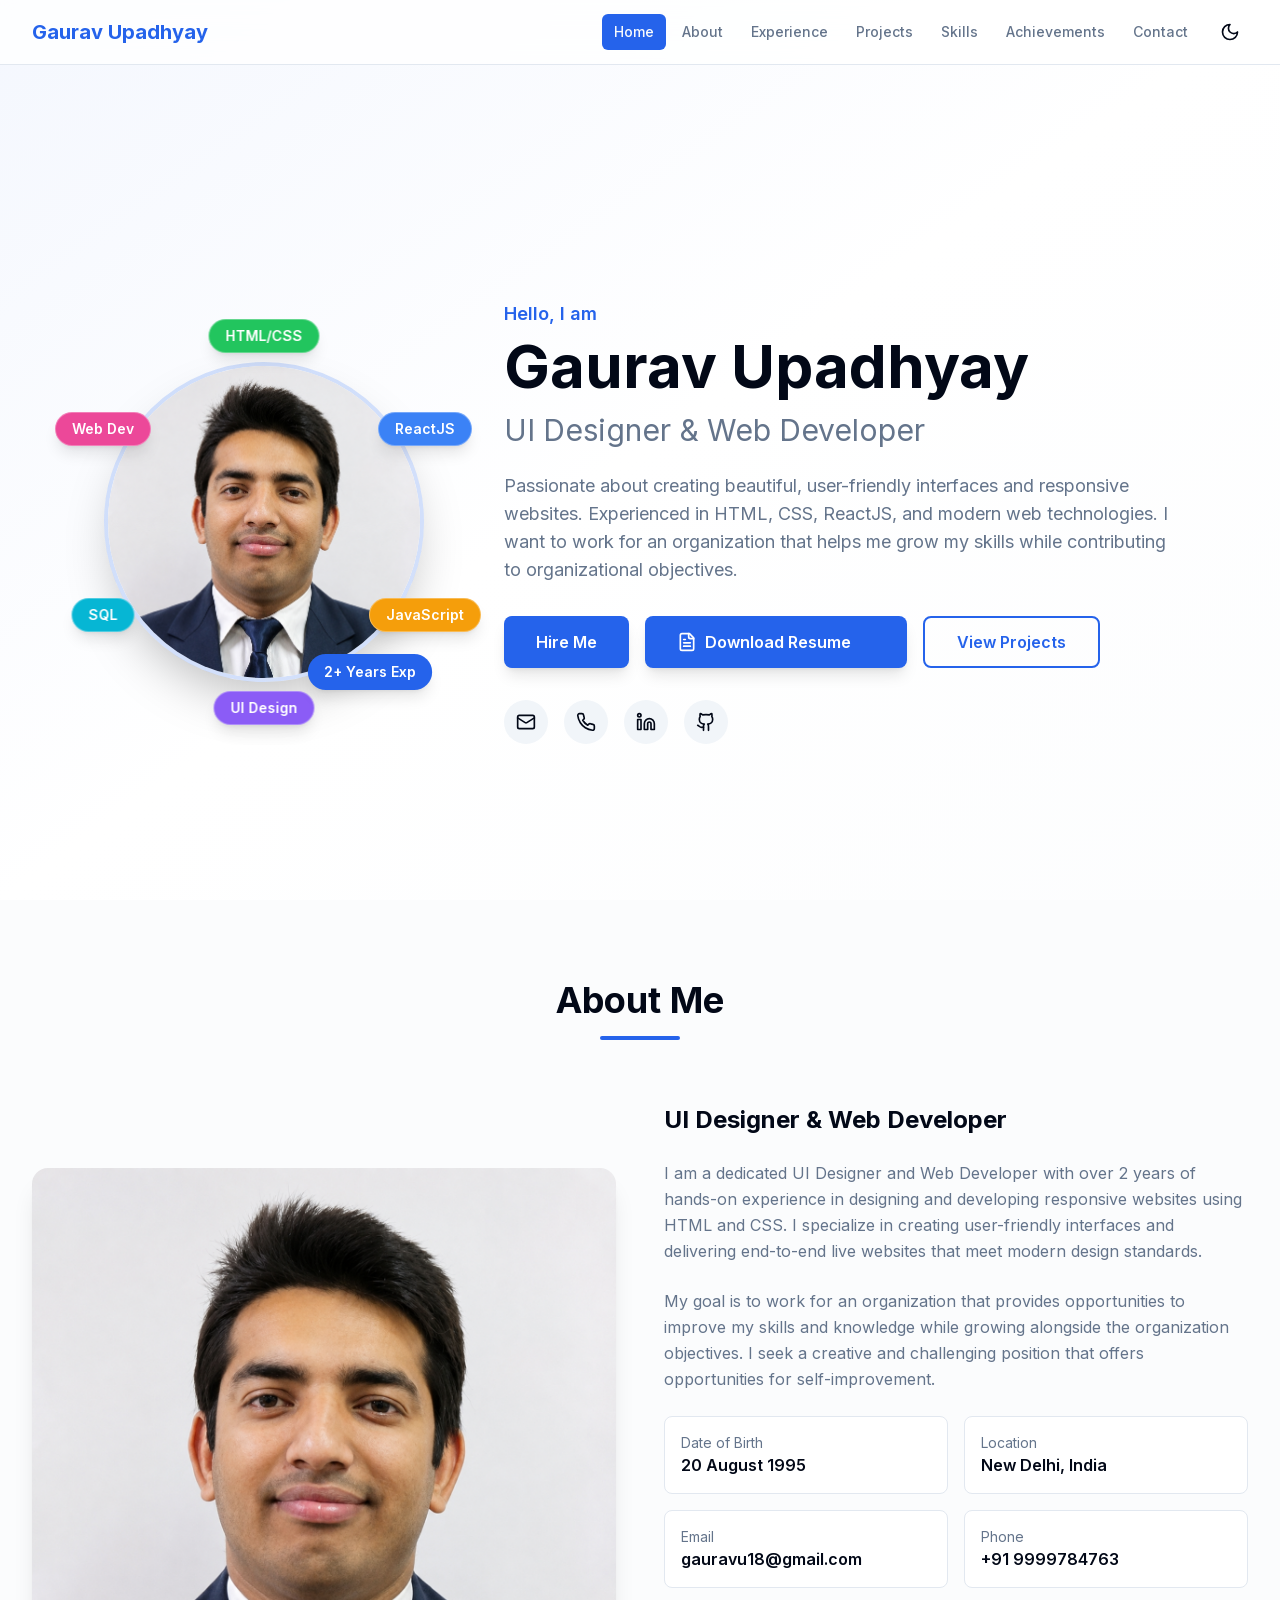
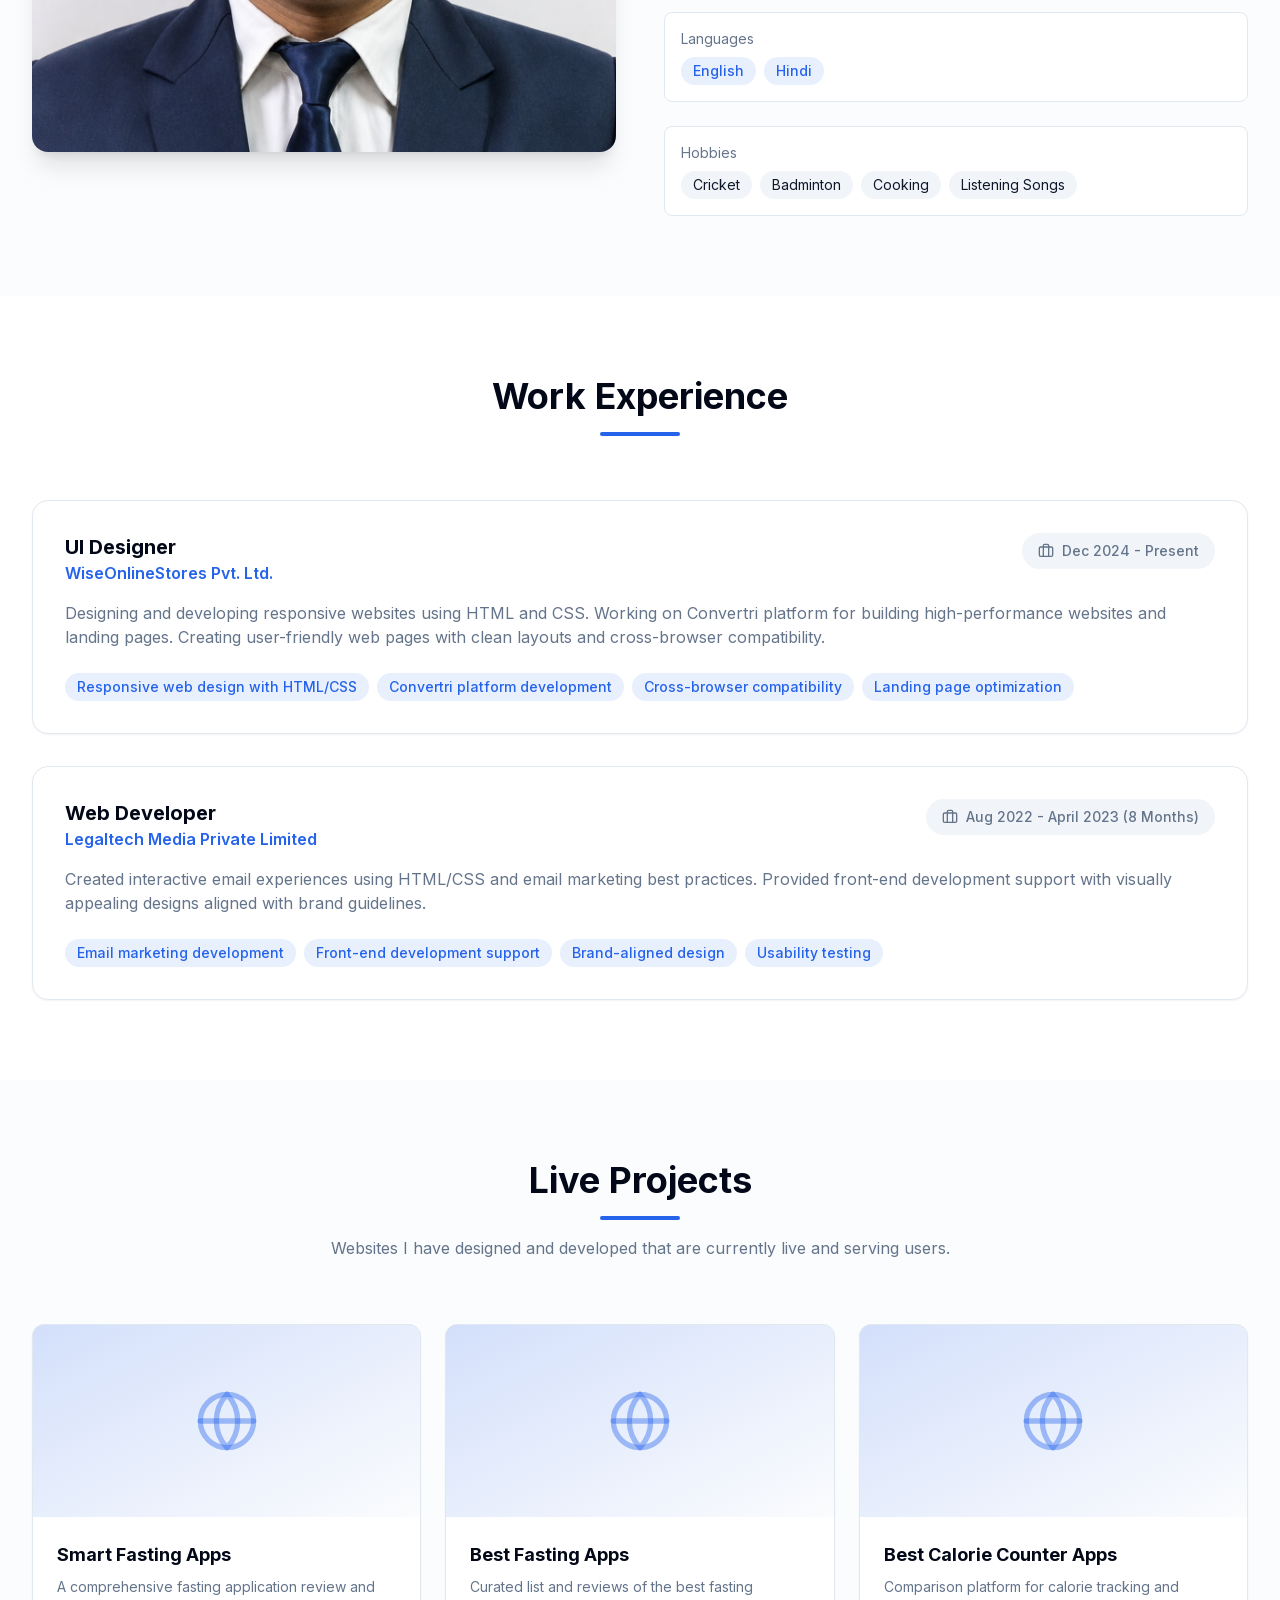
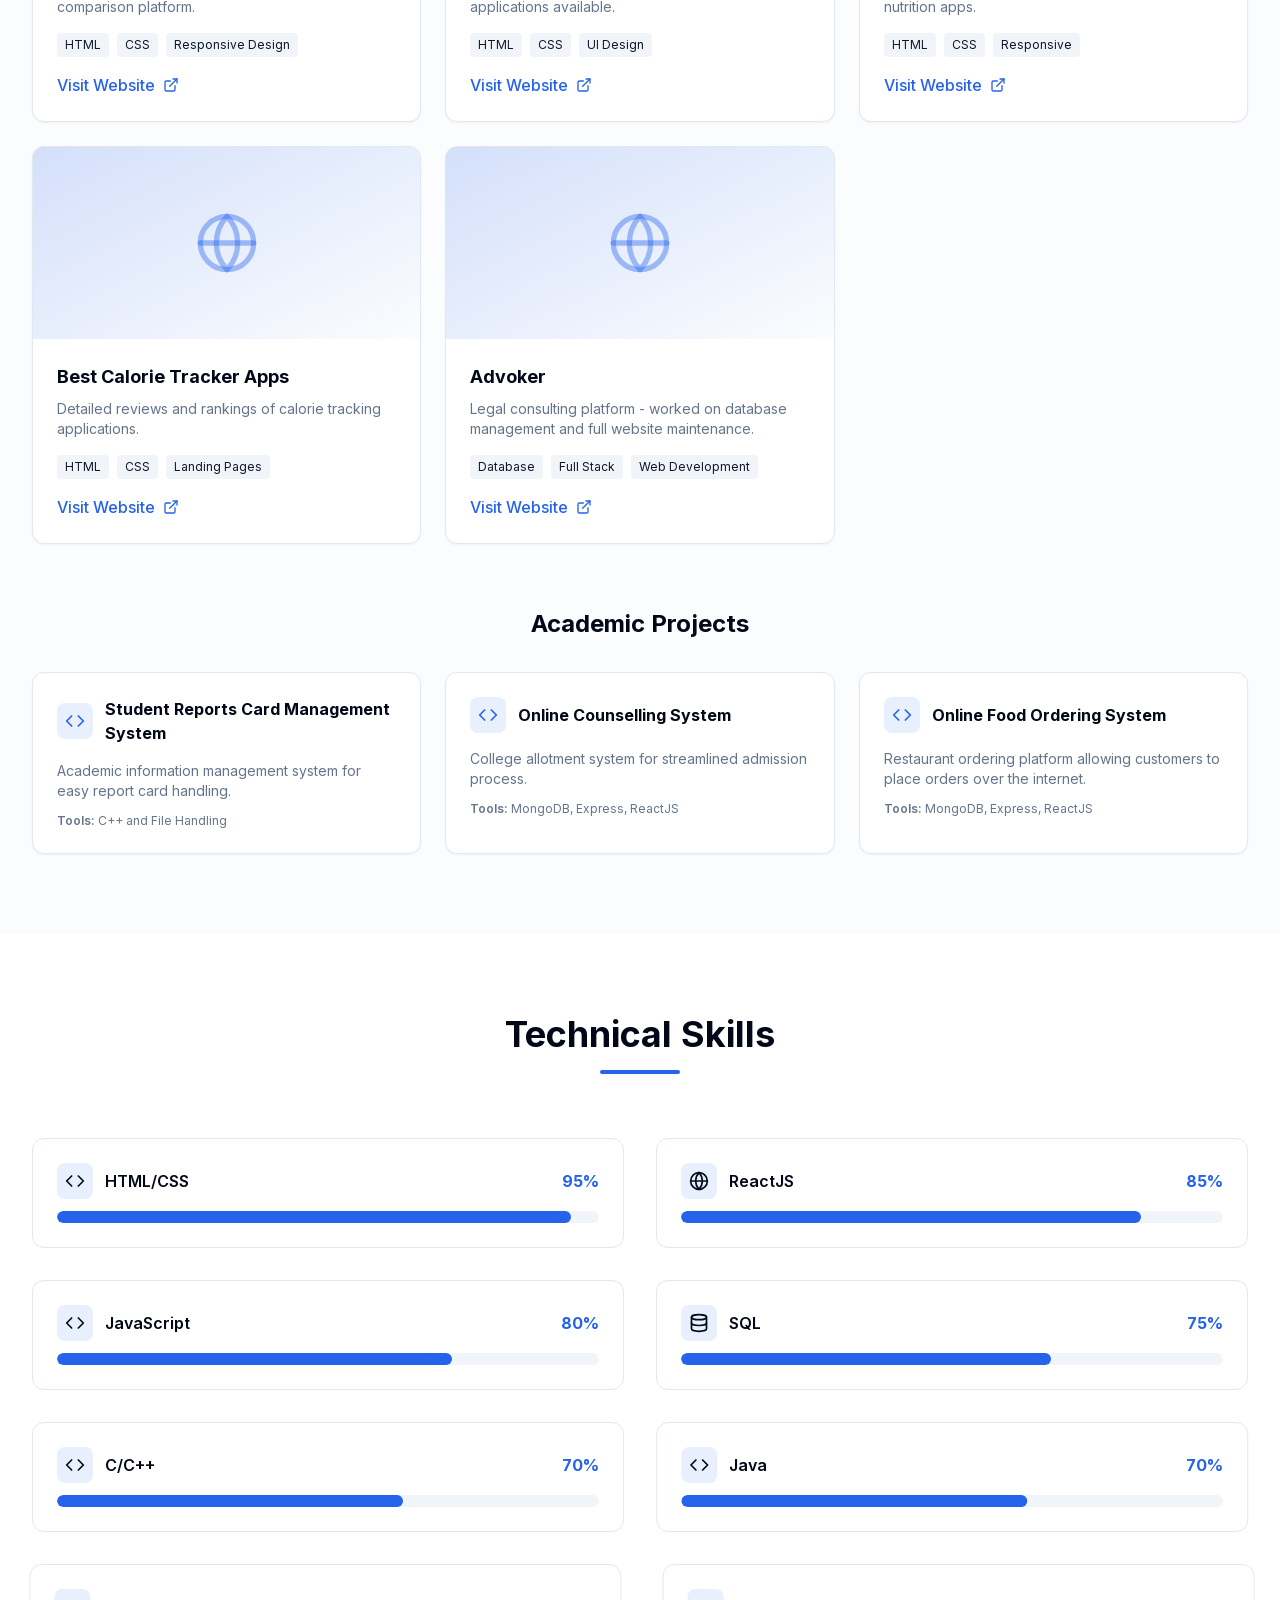
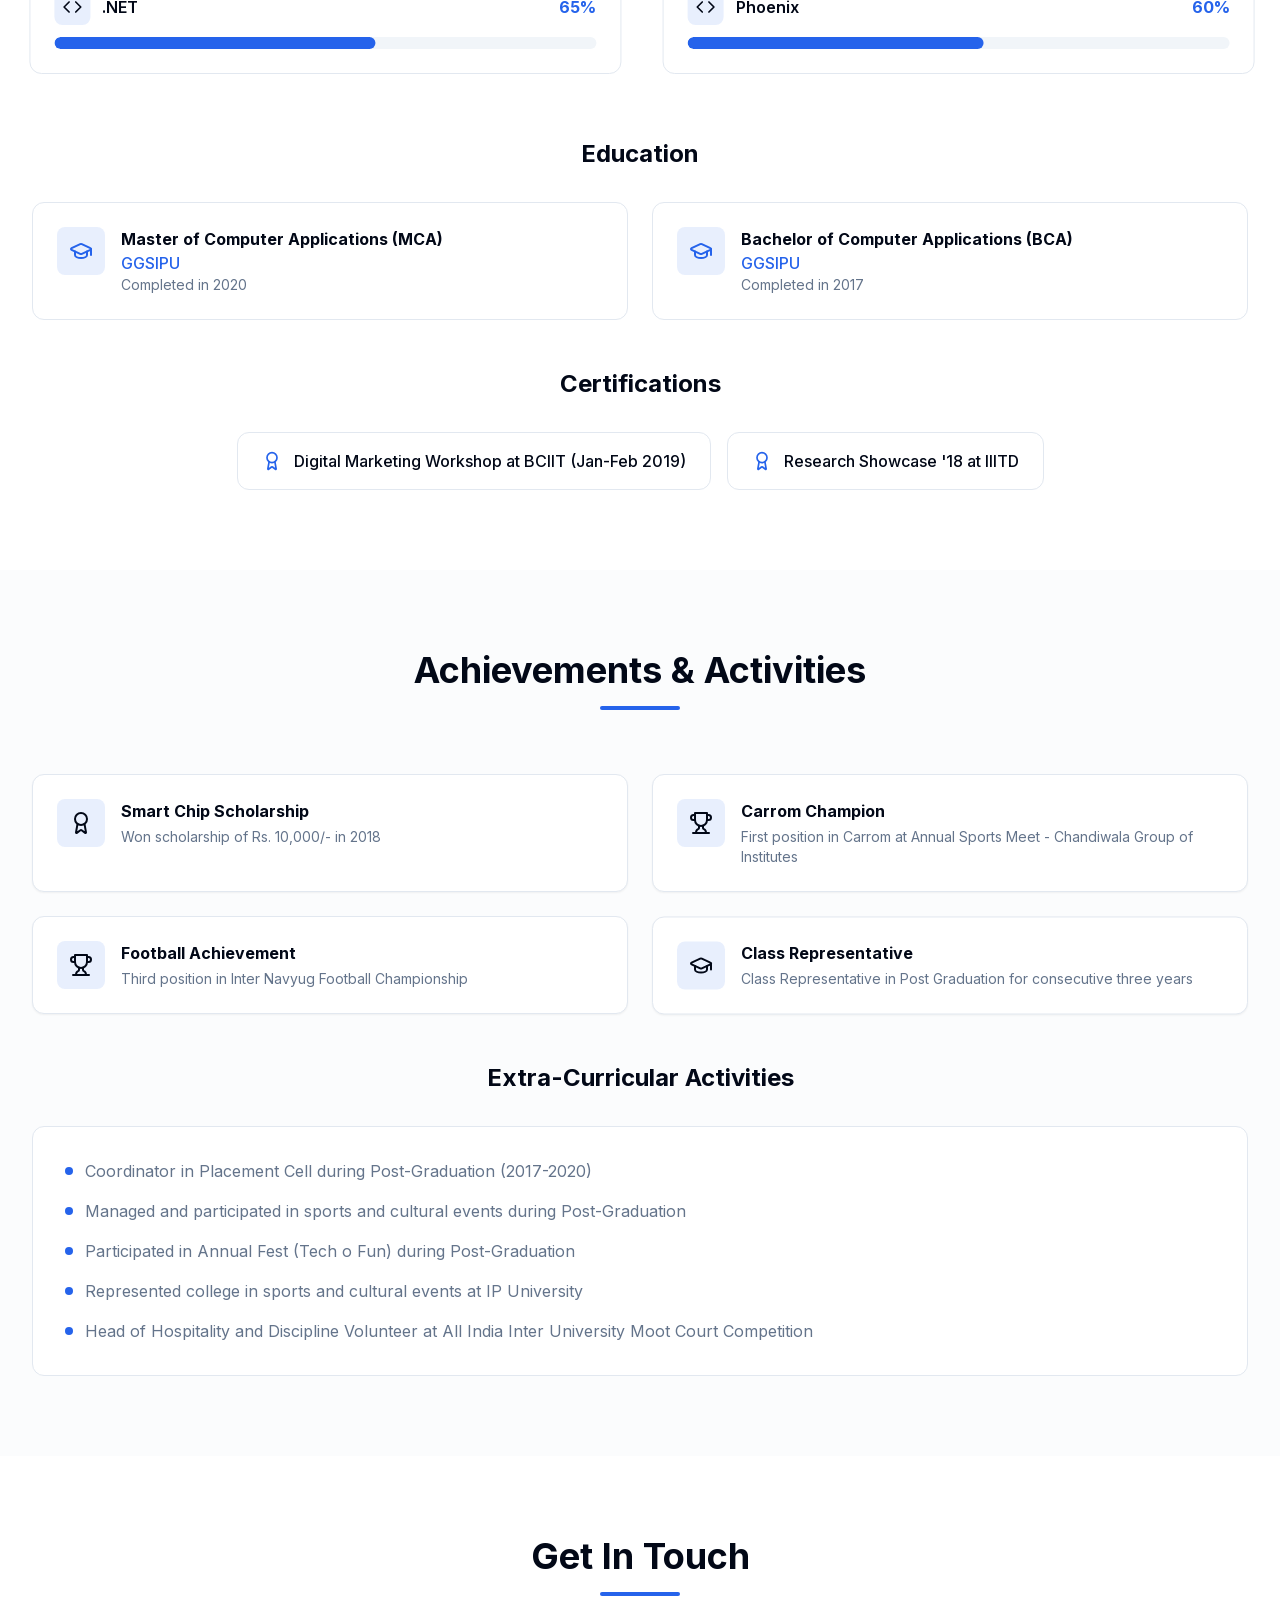
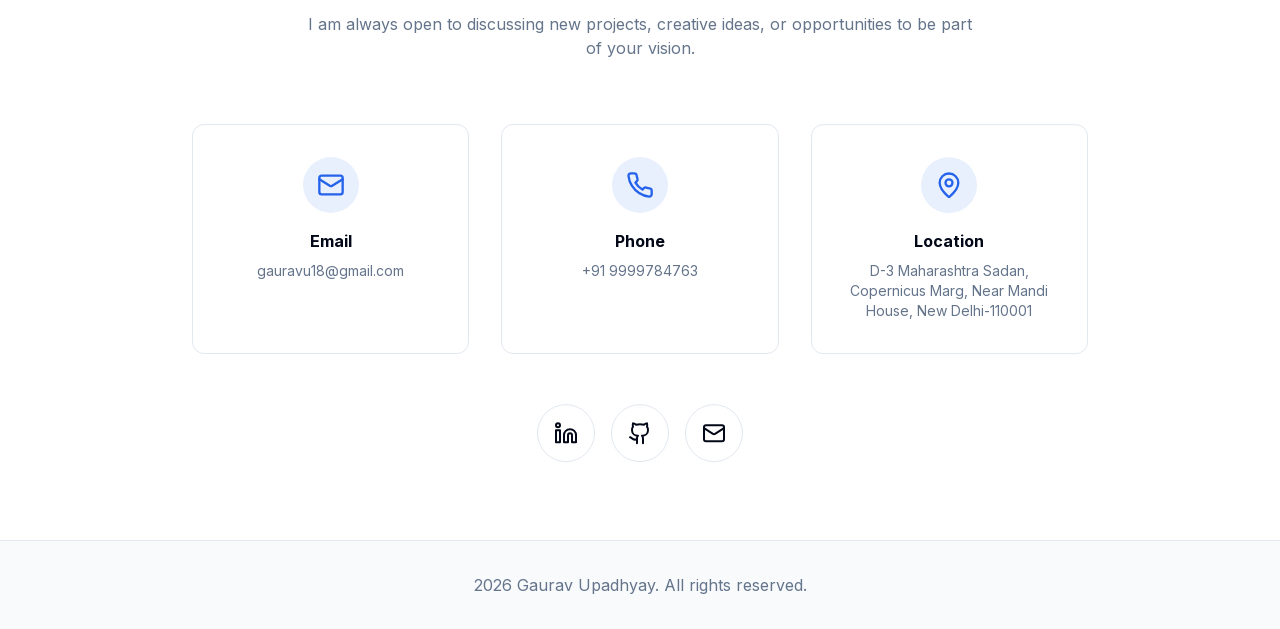
==== commit e0bbfa41: "impl" ====
--- a/index.html
+++ b/index.html
@@ -1 +1 @@
-<!DOCTYPE html><html lang="en"><head><meta charSet="utf-8"/><meta name="viewport" content="width=device-width, initial-scale=1"/><link rel="preload" as="image" href="/profile.png"/><link rel="stylesheet" href="/_next/static/css/69070ad28090aaaa.css" data-precedence="next"/><link rel="preload" as="script" fetchPriority="low" href="/_next/static/chunks/webpack-6a93d4f4b6c836d1.js"/><script src="/_next/static/chunks/4bd1b696-26805bb0e48c55d3.js" async=""></script><script src="/_next/static/chunks/517-9ff6282ea870c8a2.js" async=""></script><script src="/_next/static/chunks/main-app-4cc97a7faca50d0d.js" async=""></script><script src="/_next/static/chunks/298-431db8fde9222008.js" async=""></script><script src="/_next/static/chunks/app/page-8970e5ae180b376e.js" async=""></script><title>Gaurav Upadhyay | UI Designer &amp; Web Developer</title><meta name="description" content="Portfolio of Gaurav Upadhyay - UI Designer and Web Developer with 2+ years of experience in HTML, CSS, ReactJS, and responsive web design."/><link rel="icon" href="/profile.png" type="image/png"/><script src="/_next/static/chunks/polyfills-42372ed130431b0a.js" noModule=""></script></head><body class="__className_f367f3"><div class="min-h-screen transition-colors duration-300 "><div class="bg-background text-foreground"><nav class="fixed top-0 left-0 right-0 z-50 bg-background/80 backdrop-blur-md border-b border-border"><div class="max-w-7xl mx-auto px-4 sm:px-6 lg:px-8"><div class="flex items-center justify-between h-16"><div class="text-xl font-bold text-primary" style="opacity:0;transform:translateX(-20px)">Gaurav Upadhyay</div><div class="hidden md:flex items-center gap-1"><button class="px-3 py-2 rounded-md text-sm font-medium transition-colors bg-primary text-primary-foreground">Home</button><button class="px-3 py-2 rounded-md text-sm font-medium transition-colors text-muted-foreground hover:text-foreground hover:bg-muted">About</button><button class="px-3 py-2 rounded-md text-sm font-medium transition-colors text-muted-foreground hover:text-foreground hover:bg-muted">Experience</button><button class="px-3 py-2 rounded-md text-sm font-medium transition-colors text-muted-foreground hover:text-foreground hover:bg-muted">Projects</button><button class="px-3 py-2 rounded-md text-sm font-medium transition-colors text-muted-foreground hover:text-foreground hover:bg-muted">Skills</button><button class="px-3 py-2 rounded-md text-sm font-medium transition-colors text-muted-foreground hover:text-foreground hover:bg-muted">Achievements</button><button class="px-3 py-2 rounded-md text-sm font-medium transition-colors text-muted-foreground hover:text-foreground hover:bg-muted">Contact</button><button class="ml-2 p-2 rounded-md hover:bg-muted transition-colors"><svg xmlns="http://www.w3.org/2000/svg" width="24" height="24" viewBox="0 0 24 24" fill="none" stroke="currentColor" stroke-width="2" stroke-linecap="round" stroke-linejoin="round" class="lucide lucide-moon w-5 h-5"><path d="M12 3a6 6 0 0 0 9 9 9 9 0 1 1-9-9Z"></path></svg></button></div><div class="md:hidden flex items-center gap-2"><button class="p-2 rounded-md hover:bg-muted transition-colors"><svg xmlns="http://www.w3.org/2000/svg" width="24" height="24" viewBox="0 0 24 24" fill="none" stroke="currentColor" stroke-width="2" stroke-linecap="round" stroke-linejoin="round" class="lucide lucide-moon w-5 h-5"><path d="M12 3a6 6 0 0 0 9 9 9 9 0 1 1-9-9Z"></path></svg></button><button class="p-2 rounded-md hover:bg-muted transition-colors"><svg xmlns="http://www.w3.org/2000/svg" width="24" height="24" viewBox="0 0 24 24" fill="none" stroke="currentColor" stroke-width="2" stroke-linecap="round" stroke-linejoin="round" class="lucide lucide-menu w-6 h-6"><line x1="4" x2="20" y1="12" y2="12"></line><line x1="4" x2="20" y1="6" y2="6"></line><line x1="4" x2="20" y1="18" y2="18"></line></svg></button></div></div></div></nav><section id="home" class="min-h-screen flex items-center justify-center pt-16 relative overflow-hidden"><div class="absolute inset-0 bg-gradient-to-br from-primary/5 via-background to-secondary/20"></div><div class="max-w-7xl mx-auto px-4 sm:px-6 lg:px-8 relative z-10 mt-20"><div class="flex flex-col lg:flex-row items-center gap-12"><div class="flex-shrink-0" style="opacity:0;transform:translateY(40px)"><div class="jsx-ae72c76a90ae1177 relative flex items-center justify-center"><div class="jsx-ae72c76a90ae1177 relative"><div style="width:320px;height:320px" class="jsx-ae72c76a90ae1177 relative rounded-full overflow-hidden border-4 border-primary/20 shadow-2xl z-10"><img alt="Gaurav Upadhyay" width="320" height="320" decoding="async" data-nimg="1" class="w-full h-full object-cover" style="color:transparent" src="/profile.png"/></div><div class="absolute bg-primary text-white rounded-full font-semibold shadow-lg z-30 -bottom-2 -right-2 px-4 py-2 text-sm" style="transform:scale(0)">2+ Years Exp</div></div><div class="absolute whitespace-nowrap rounded-full shadow-lg backdrop-blur-sm border border-white/30 px-4 py-1.5 text-sm font-semibold" style="background-color:#22c55e;color:white;left:calc(50% + 1.1364722296087438e-14px);top:calc(50% + -185.6px);z-index:20;animation:floatY 5s ease-in-out 0s infinite;opacity:0;transform:translateX(-50%) translateY(-50%) scale(0)">HTML/CSS</div><div class="absolute whitespace-nowrap rounded-full shadow-lg backdrop-blur-sm border border-white/30 px-4 py-1.5 text-sm font-semibold" style="background-color:#3b82f6;color:white;left:calc(50% + 160.73431494239182px);top:calc(50% + -92.79999999999998px);z-index:20;animation:floatY 5.5s ease-in-out 0.8s infinite;opacity:0;transform:translateX(-50%) translateY(-50%) scale(0)">ReactJS</div><div class="absolute whitespace-nowrap rounded-full shadow-lg backdrop-blur-sm border border-white/30 px-4 py-1.5 text-sm font-semibold" style="background-color:#f59e0b;color:white;left:calc(50% + 160.73431494239182px);top:calc(50% + 92.79999999999998px);z-index:20;animation:floatY 6s ease-in-out 1.6s infinite;opacity:0;transform:translateX(-50%) translateY(-50%) scale(0)">JavaScript</div><div class="absolute whitespace-nowrap rounded-full shadow-lg backdrop-blur-sm border border-white/30 px-4 py-1.5 text-sm font-semibold" style="background-color:#8b5cf6;color:white;left:calc(50% + 1.1364722296087438e-14px);top:calc(50% + 185.6px);z-index:20;animation:floatY 6.5s ease-in-out 2.4000000000000004s infinite;opacity:0;transform:translateX(-50%) translateY(-50%) scale(0)">UI Design</div><div class="absolute whitespace-nowrap rounded-full shadow-lg backdrop-blur-sm border border-white/30 px-4 py-1.5 text-sm font-semibold" style="background-color:#06b6d4;color:white;left:calc(50% + -160.73431494239182px);top:calc(50% + 92.79999999999998px);z-index:20;animation:floatY 7s ease-in-out 3.2s infinite;opacity:0;transform:translateX(-50%) translateY(-50%) scale(0)">SQL</div><div class="absolute whitespace-nowrap rounded-full shadow-lg backdrop-blur-sm border border-white/30 px-4 py-1.5 text-sm font-semibold" style="background-color:#ec4899;color:white;left:calc(50% + -160.7343149423918px);top:calc(50% + -92.80000000000001px);z-index:20;animation:floatY 7.5s ease-in-out 4s infinite;opacity:0;transform:translateX(-50%) translateY(-50%) scale(0)">Web Dev</div></div></div><div class="text-center lg:text-left ml-8" style="opacity:0;transform:translateY(40px)"><p class="text-primary font-semibold text-lg mb-2" style="opacity:0">Hello, I am</p><h1 class="text-4xl md:text-6xl font-bold mb-4" style="opacity:0;transform:translateY(20px)">Gaurav Upadhyay</h1><h2 class="text-2xl md:text-3xl text-muted-foreground mb-6" style="opacity:0;transform:translateY(20px)">UI Designer &amp; Web Developer</h2><p class="text-lg text-muted-foreground max-w-2xl mb-8" style="opacity:0">Passionate about creating beautiful, user-friendly interfaces and responsive websites. Experienced in HTML, CSS, ReactJS, and modern web technologies. I want to work for an organization that helps me grow my skills while contributing to organizational objectives.</p><div class="flex flex-wrap gap-4 justify-center lg:justify-start " style="opacity:0;transform:translateY(20px)"><button class="px-8 py-3 bg-primary text-white rounded-lg font-semibold hover:bg-primary/90 transition-colors shadow-lg">Hire Me</button><button class="group relative inline-flex items-center gap-2 px-8 py-3 bg-primary text-white rounded-lg font-semibold hover:bg-primary/90 transition-all shadow-lg disabled:opacity-70"><svg xmlns="http://www.w3.org/2000/svg" width="24" height="24" viewBox="0 0 24 24" fill="none" stroke="currentColor" stroke-width="2" stroke-linecap="round" stroke-linejoin="round" class="lucide lucide-file-text w-5 h-5"><path d="M15 2H6a2 2 0 0 0-2 2v16a2 2 0 0 0 2 2h12a2 2 0 0 0 2-2V7Z"></path><path d="M14 2v4a2 2 0 0 0 2 2h4"></path><path d="M10 9H8"></path><path d="M16 13H8"></path><path d="M16 17H8"></path></svg><span>Download Resume</span><svg xmlns="http://www.w3.org/2000/svg" width="24" height="24" viewBox="0 0 24 24" fill="none" stroke="currentColor" stroke-width="2" stroke-linecap="round" stroke-linejoin="round" class="lucide lucide-download w-4 h-4 opacity-0 -translate-x-2 transition-all group-hover:opacity-100 group-hover:translate-x-0"><path d="M21 15v4a2 2 0 0 1-2 2H5a2 2 0 0 1-2-2v-4"></path><polyline points="7 10 12 15 17 10"></polyline><line x1="12" x2="12" y1="15" y2="3"></line></svg></button><button class="px-8 py-3 border-2 border-primary text-primary rounded-lg font-semibold hover:bg-primary hover:text-white transition-colors">View Projects</button></div><div class="flex gap-4 mt-8 justify-center lg:justify-start " style="opacity:0"><a href="mailto:gauravu18@gmall.com" class="p-3 rounded-full bg-muted hover:bg-primary hover:text-primary-foreground transition-colors"><svg xmlns="http://www.w3.org/2000/svg" width="24" height="24" viewBox="0 0 24 24" fill="none" stroke="currentColor" stroke-width="2" stroke-linecap="round" stroke-linejoin="round" class="lucide lucide-mail w-5 h-5"><rect width="20" height="16" x="2" y="4" rx="2"></rect><path d="m22 7-8.97 5.7a1.94 1.94 0 0 1-2.06 0L2 7"></path></svg></a><a href="tel:9999784763" class="p-3 rounded-full bg-muted hover:bg-primary hover:text-primary-foreground transition-colors"><svg xmlns="http://www.w3.org/2000/svg" width="24" height="24" viewBox="0 0 24 24" fill="none" stroke="currentColor" stroke-width="2" stroke-linecap="round" stroke-linejoin="round" class="lucide lucide-phone w-5 h-5"><path d="M22 16.92v3a2 2 0 0 1-2.18 2 19.79 19.79 0 0 1-8.63-3.07 19.5 19.5 0 0 1-6-6 19.79 19.79 0 0 1-3.07-8.67A2 2 0 0 1 4.11 2h3a2 2 0 0 1 2 1.72 12.84 12.84 0 0 0 .7 2.81 2 2 0 0 1-.45 2.11L8.09 9.91a16 16 0 0 0 6 6l1.27-1.27a2 2 0 0 1 2.11-.45 12.84 12.84 0 0 0 2.81.7A2 2 0 0 1 22 16.92z"></path></svg></a><a href="https://www.linkedin.com/in/gaurav-upadhyay-33350a19b" class="p-3 rounded-full bg-muted hover:bg-primary hover:text-primary-foreground transition-colors"><svg xmlns="http://www.w3.org/2000/svg" width="24" height="24" viewBox="0 0 24 24" fill="none" stroke="currentColor" stroke-width="2" stroke-linecap="round" stroke-linejoin="round" class="lucide lucide-linkedin w-5 h-5"><path d="M16 8a6 6 0 0 1 6 6v7h-4v-7a2 2 0 0 0-2-2 2 2 0 0 0-2 2v7h-4v-7a6 6 0 0 1 6-6z"></path><rect width="4" height="12" x="2" y="9"></rect><circle cx="4" cy="4" r="2"></circle></svg></a><a href="https://github.com/0720gaurav" class="p-3 rounded-full bg-muted hover:bg-primary hover:text-primary-foreground transition-colors"><svg xmlns="http://www.w3.org/2000/svg" width="24" height="24" viewBox="0 0 24 24" fill="none" stroke="currentColor" stroke-width="2" stroke-linecap="round" stroke-linejoin="round" class="lucide lucide-github w-5 h-5"><path d="M15 22v-4a4.8 4.8 0 0 0-1-3.5c3 0 6-2 6-5.5.08-1.25-.27-2.48-1-3.5.28-1.15.28-2.35 0-3.5 0 0-1 0-3 1.5-2.64-.5-5.36-.5-8 0C6 2 5 2 5 2c-.3 1.15-.3 2.35 0 3.5A5.403 5.403 0 0 0 4 9c0 3.5 3 5.5 6 5.5-.39.49-.68 1.05-.85 1.65-.17.6-.22 1.23-.15 1.85v4"></path><path d="M9 18c-4.51 2-5-2-7-2"></path></svg></a></div></div></div><div class="absolute bottom-8 left-1/2 -translate-x-1/2" style="opacity:0"><svg xmlns="http://www.w3.org/2000/svg" width="24" height="24" viewBox="0 0 24 24" fill="none" stroke="currentColor" stroke-width="2" stroke-linecap="round" stroke-linejoin="round" class="lucide lucide-chevron-down w-8 h-8 text-muted-foreground"><path d="m6 9 6 6 6-6"></path></svg></div></div></section><section id="about" class="py-20 bg-muted/30"><div class="max-w-7xl mx-auto px-4 sm:px-6 lg:px-8"><div class="text-center mb-16" style="opacity:0;transform:translateY(30px)"><h2 class="text-3xl md:text-4xl font-bold mb-4">About Me</h2><div class="w-20 h-1 bg-primary mx-auto rounded-full"></div></div><div class="grid md:grid-cols-2 gap-12 items-center"><div style="opacity:0;transform:translateX(-30px)"><div class="rounded-2xl overflow-hidden shadow-xl"><img alt="Gaurav Upadhyay" loading="lazy" width="500" height="500" decoding="async" data-nimg="1" class="w-full h-auto object-cover" style="color:transparent" src="/profile.png"/></div></div><div class="space-y-6" style="opacity:0;transform:translateX(30px)"><h3 class="text-2xl font-bold">UI Designer &amp; Web Developer</h3><p class="text-muted-foreground leading-relaxed">I am a dedicated UI Designer and Web Developer with over 2 years of hands-on experience in designing and developing responsive websites using HTML and CSS. I specialize in creating user-friendly interfaces and delivering end-to-end live websites that meet modern design standards.</p><p class="text-muted-foreground leading-relaxed">My goal is to work for an organization that provides opportunities to improve my skills and knowledge while growing alongside the organization objectives. I seek a creative and challenging position that offers opportunities for self-improvement.</p><div class="grid grid-cols-2 gap-4"><div class="bg-card p-4 rounded-lg border border-border"><p class="text-sm text-muted-foreground">Date of Birth</p><p class="font-semibold">20 August 1995</p></div><div class="bg-card p-4 rounded-lg border border-border"><p class="text-sm text-muted-foreground">Location</p><p class="font-semibold">New Delhi, India</p></div><div class="bg-card p-4 rounded-lg border border-border"><p class="text-sm text-muted-foreground">Email</p><p class="font-semibold">gauravu18@gmall.com</p></div><div class="bg-card p-4 rounded-lg border border-border"><p class="text-sm text-muted-foreground">Phone</p><p class="font-semibold">+91 9999784763</p></div></div><div class="bg-card p-4 rounded-lg border border-border"><p class="text-sm text-muted-foreground mb-2">Languages</p><div class="flex gap-2"><span class="px-3 py-1 bg-primary/10 text-primary rounded-full text-sm font-medium">English</span><span class="px-3 py-1 bg-primary/10 text-primary rounded-full text-sm font-medium">Hindi</span></div></div><div class="bg-card p-4 rounded-lg border border-border"><p class="text-sm text-muted-foreground mb-2">Hobbies</p><div class="flex flex-wrap gap-2"><span class="px-3 py-1 bg-secondary text-secondary-foreground rounded-full text-sm">Cricket</span><span class="px-3 py-1 bg-secondary text-secondary-foreground rounded-full text-sm">Badminton</span><span class="px-3 py-1 bg-secondary text-secondary-foreground rounded-full text-sm">Cooking</span><span class="px-3 py-1 bg-secondary text-secondary-foreground rounded-full text-sm">Listening Songs</span></div></div></div></div></div></section><section id="experience" class="py-20"><div class="max-w-7xl mx-auto px-4 sm:px-6 lg:px-8"><div class="text-center mb-16" style="opacity:0;transform:translateY(30px)"><h2 class="text-3xl md:text-4xl font-bold mb-4">Work Experience</h2><div class="w-20 h-1 bg-primary mx-auto rounded-full"></div></div><div class="space-y-8"><div class="bg-card border border-border rounded-2xl p-8 shadow-sm hover:shadow-md transition-shadow" style="opacity:0;transform:translateY(30px)"><div class="flex flex-col md:flex-row md:items-start md:justify-between gap-4 mb-4"><div><h3 class="text-xl font-bold">UI Designer</h3><p class="text-primary font-semibold">WiseOnlineStores Pvt. Ltd.</p></div><div class="flex items-center gap-2 text-muted-foreground bg-muted px-4 py-2 rounded-full"><svg xmlns="http://www.w3.org/2000/svg" width="24" height="24" viewBox="0 0 24 24" fill="none" stroke="currentColor" stroke-width="2" stroke-linecap="round" stroke-linejoin="round" class="lucide lucide-briefcase w-4 h-4"><path d="M16 20V4a2 2 0 0 0-2-2h-4a2 2 0 0 0-2 2v16"></path><rect width="20" height="14" x="2" y="6" rx="2"></rect></svg><span class="text-sm font-medium">Dec 2024 - Present</span></div></div><p class="text-muted-foreground mb-6">Designing and developing responsive websites using HTML and CSS. Working on Convertri platform for building high-performance websites and landing pages. Creating user-friendly web pages with clean layouts and cross-browser compatibility.</p><div class="flex flex-wrap gap-2"><span class="px-3 py-1 bg-primary/10 text-primary rounded-full text-sm font-medium">Responsive web design with HTML/CSS</span><span class="px-3 py-1 bg-primary/10 text-primary rounded-full text-sm font-medium">Convertri platform development</span><span class="px-3 py-1 bg-primary/10 text-primary rounded-full text-sm font-medium">Cross-browser compatibility</span><span class="px-3 py-1 bg-primary/10 text-primary rounded-full text-sm font-medium">Landing page optimization</span></div></div><div class="bg-card border border-border rounded-2xl p-8 shadow-sm hover:shadow-md transition-shadow" style="opacity:0;transform:translateY(30px)"><div class="flex flex-col md:flex-row md:items-start md:justify-between gap-4 mb-4"><div><h3 class="text-xl font-bold">Web Developer</h3><p class="text-primary font-semibold">Legaltech Media Private Limited</p></div><div class="flex items-center gap-2 text-muted-foreground bg-muted px-4 py-2 rounded-full"><svg xmlns="http://www.w3.org/2000/svg" width="24" height="24" viewBox="0 0 24 24" fill="none" stroke="currentColor" stroke-width="2" stroke-linecap="round" stroke-linejoin="round" class="lucide lucide-briefcase w-4 h-4"><path d="M16 20V4a2 2 0 0 0-2-2h-4a2 2 0 0 0-2 2v16"></path><rect width="20" height="14" x="2" y="6" rx="2"></rect></svg><span class="text-sm font-medium">Aug 2022 - April 2023 (8 Months)</span></div></div><p class="text-muted-foreground mb-6">Created interactive email experiences using HTML/CSS and email marketing best practices. Provided front-end development support with visually appealing designs aligned with brand guidelines.</p><div class="flex flex-wrap gap-2"><span class="px-3 py-1 bg-primary/10 text-primary rounded-full text-sm font-medium">Email marketing development</span><span class="px-3 py-1 bg-primary/10 text-primary rounded-full text-sm font-medium">Front-end development support</span><span class="px-3 py-1 bg-primary/10 text-primary rounded-full text-sm font-medium">Brand-aligned design</span><span class="px-3 py-1 bg-primary/10 text-primary rounded-full text-sm font-medium">Usability testing</span></div></div></div></div></section><section id="projects" class="py-20 bg-muted/30"><div class="max-w-7xl mx-auto px-4 sm:px-6 lg:px-8"><div class="text-center mb-16" style="opacity:0;transform:translateY(30px)"><h2 class="text-3xl md:text-4xl font-bold mb-4">Live Projects</h2><div class="w-20 h-1 bg-primary mx-auto rounded-full"></div><p class="text-muted-foreground mt-4 max-w-2xl mx-auto">Websites I have designed and developed that are currently live and serving users.</p></div><div class="grid md:grid-cols-2 lg:grid-cols-3 gap-6"><div class="bg-card border border-border rounded-xl overflow-hidden shadow-sm hover:shadow-lg transition-all hover:-translate-y-1" style="opacity:0;transform:translateY(30px)"><div class="h-48 bg-gradient-to-br from-primary/20 to-secondary/30 flex items-center justify-center"><svg xmlns="http://www.w3.org/2000/svg" width="24" height="24" viewBox="0 0 24 24" fill="none" stroke="currentColor" stroke-width="2" stroke-linecap="round" stroke-linejoin="round" class="lucide lucide-globe w-16 h-16 text-primary/40"><circle cx="12" cy="12" r="10"></circle><path d="M12 2a14.5 14.5 0 0 0 0 20 14.5 14.5 0 0 0 0-20"></path><path d="M2 12h20"></path></svg></div><div class="p-6"><h3 class="text-lg font-bold mb-2">Smart Fasting Apps</h3><p class="text-muted-foreground text-sm mb-4">A comprehensive fasting application review and comparison platform.</p><div class="flex flex-wrap gap-2 mb-4"><span class="px-2 py-1 bg-secondary text-secondary-foreground rounded text-xs">HTML</span><span class="px-2 py-1 bg-secondary text-secondary-foreground rounded text-xs">CSS</span><span class="px-2 py-1 bg-secondary text-secondary-foreground rounded text-xs">Responsive Design</span></div><a href="https://smartfastingapps.com" target="_blank" rel="noopener noreferrer" class="inline-flex items-center gap-2 text-primary font-medium hover:underline">Visit Website <svg xmlns="http://www.w3.org/2000/svg" width="24" height="24" viewBox="0 0 24 24" fill="none" stroke="currentColor" stroke-width="2" stroke-linecap="round" stroke-linejoin="round" class="lucide lucide-external-link w-4 h-4"><path d="M15 3h6v6"></path><path d="M10 14 21 3"></path><path d="M18 13v6a2 2 0 0 1-2 2H5a2 2 0 0 1-2-2V8a2 2 0 0 1 2-2h6"></path></svg></a></div></div><div class="bg-card border border-border rounded-xl overflow-hidden shadow-sm hover:shadow-lg transition-all hover:-translate-y-1" style="opacity:0;transform:translateY(30px)"><div class="h-48 bg-gradient-to-br from-primary/20 to-secondary/30 flex items-center justify-center"><svg xmlns="http://www.w3.org/2000/svg" width="24" height="24" viewBox="0 0 24 24" fill="none" stroke="currentColor" stroke-width="2" stroke-linecap="round" stroke-linejoin="round" class="lucide lucide-globe w-16 h-16 text-primary/40"><circle cx="12" cy="12" r="10"></circle><path d="M12 2a14.5 14.5 0 0 0 0 20 14.5 14.5 0 0 0 0-20"></path><path d="M2 12h20"></path></svg></div><div class="p-6"><h3 class="text-lg font-bold mb-2">Best Fasting Apps</h3><p class="text-muted-foreground text-sm mb-4">Curated list and reviews of the best fasting applications available.</p><div class="flex flex-wrap gap-2 mb-4"><span class="px-2 py-1 bg-secondary text-secondary-foreground rounded text-xs">HTML</span><span class="px-2 py-1 bg-secondary text-secondary-foreground rounded text-xs">CSS</span><span class="px-2 py-1 bg-secondary text-secondary-foreground rounded text-xs">UI Design</span></div><a href="https://bestfastingapps.com" target="_blank" rel="noopener noreferrer" class="inline-flex items-center gap-2 text-primary font-medium hover:underline">Visit Website <svg xmlns="http://www.w3.org/2000/svg" width="24" height="24" viewBox="0 0 24 24" fill="none" stroke="currentColor" stroke-width="2" stroke-linecap="round" stroke-linejoin="round" class="lucide lucide-external-link w-4 h-4"><path d="M15 3h6v6"></path><path d="M10 14 21 3"></path><path d="M18 13v6a2 2 0 0 1-2 2H5a2 2 0 0 1-2-2V8a2 2 0 0 1 2-2h6"></path></svg></a></div></div><div class="bg-card border border-border rounded-xl overflow-hidden shadow-sm hover:shadow-lg transition-all hover:-translate-y-1" style="opacity:0;transform:translateY(30px)"><div class="h-48 bg-gradient-to-br from-primary/20 to-secondary/30 flex items-center justify-center"><svg xmlns="http://www.w3.org/2000/svg" width="24" height="24" viewBox="0 0 24 24" fill="none" stroke="currentColor" stroke-width="2" stroke-linecap="round" stroke-linejoin="round" class="lucide lucide-globe w-16 h-16 text-primary/40"><circle cx="12" cy="12" r="10"></circle><path d="M12 2a14.5 14.5 0 0 0 0 20 14.5 14.5 0 0 0 0-20"></path><path d="M2 12h20"></path></svg></div><div class="p-6"><h3 class="text-lg font-bold mb-2">Best Calorie Counter Apps</h3><p class="text-muted-foreground text-sm mb-4">Comparison platform for calorie tracking and nutrition apps.</p><div class="flex flex-wrap gap-2 mb-4"><span class="px-2 py-1 bg-secondary text-secondary-foreground rounded text-xs">HTML</span><span class="px-2 py-1 bg-secondary text-secondary-foreground rounded text-xs">CSS</span><span class="px-2 py-1 bg-secondary text-secondary-foreground rounded text-xs">Responsive</span></div><a href="https://bestcaloriecounterapps.com" target="_blank" rel="noopener noreferrer" class="inline-flex items-center gap-2 text-primary font-medium hover:underline">Visit Website <svg xmlns="http://www.w3.org/2000/svg" width="24" height="24" viewBox="0 0 24 24" fill="none" stroke="currentColor" stroke-width="2" stroke-linecap="round" stroke-linejoin="round" class="lucide lucide-external-link w-4 h-4"><path d="M15 3h6v6"></path><path d="M10 14 21 3"></path><path d="M18 13v6a2 2 0 0 1-2 2H5a2 2 0 0 1-2-2V8a2 2 0 0 1 2-2h6"></path></svg></a></div></div><div class="bg-card border border-border rounded-xl overflow-hidden shadow-sm hover:shadow-lg transition-all hover:-translate-y-1" style="opacity:0;transform:translateY(30px)"><div class="h-48 bg-gradient-to-br from-primary/20 to-secondary/30 flex items-center justify-center"><svg xmlns="http://www.w3.org/2000/svg" width="24" height="24" viewBox="0 0 24 24" fill="none" stroke="currentColor" stroke-width="2" stroke-linecap="round" stroke-linejoin="round" class="lucide lucide-globe w-16 h-16 text-primary/40"><circle cx="12" cy="12" r="10"></circle><path d="M12 2a14.5 14.5 0 0 0 0 20 14.5 14.5 0 0 0 0-20"></path><path d="M2 12h20"></path></svg></div><div class="p-6"><h3 class="text-lg font-bold mb-2">Best Calorie Tracker Apps</h3><p class="text-muted-foreground text-sm mb-4">Detailed reviews and rankings of calorie tracking applications.</p><div class="flex flex-wrap gap-2 mb-4"><span class="px-2 py-1 bg-secondary text-secondary-foreground rounded text-xs">HTML</span><span class="px-2 py-1 bg-secondary text-secondary-foreground rounded text-xs">CSS</span><span class="px-2 py-1 bg-secondary text-secondary-foreground rounded text-xs">Landing Pages</span></div><a href="https://bestcalorietrackerapps.com" target="_blank" rel="noopener noreferrer" class="inline-flex items-center gap-2 text-primary font-medium hover:underline">Visit Website <svg xmlns="http://www.w3.org/2000/svg" width="24" height="24" viewBox="0 0 24 24" fill="none" stroke="currentColor" stroke-width="2" stroke-linecap="round" stroke-linejoin="round" class="lucide lucide-external-link w-4 h-4"><path d="M15 3h6v6"></path><path d="M10 14 21 3"></path><path d="M18 13v6a2 2 0 0 1-2 2H5a2 2 0 0 1-2-2V8a2 2 0 0 1 2-2h6"></path></svg></a></div></div><div class="bg-card border border-border rounded-xl overflow-hidden shadow-sm hover:shadow-lg transition-all hover:-translate-y-1" style="opacity:0;transform:translateY(30px)"><div class="h-48 bg-gradient-to-br from-primary/20 to-secondary/30 flex items-center justify-center"><svg xmlns="http://www.w3.org/2000/svg" width="24" height="24" viewBox="0 0 24 24" fill="none" stroke="currentColor" stroke-width="2" stroke-linecap="round" stroke-linejoin="round" class="lucide lucide-globe w-16 h-16 text-primary/40"><circle cx="12" cy="12" r="10"></circle><path d="M12 2a14.5 14.5 0 0 0 0 20 14.5 14.5 0 0 0 0-20"></path><path d="M2 12h20"></path></svg></div><div class="p-6"><h3 class="text-lg font-bold mb-2">Advoker</h3><p class="text-muted-foreground text-sm mb-4">Legal consulting platform - worked on database management and full website maintenance.</p><div class="flex flex-wrap gap-2 mb-4"><span class="px-2 py-1 bg-secondary text-secondary-foreground rounded text-xs">Database</span><span class="px-2 py-1 bg-secondary text-secondary-foreground rounded text-xs">Full Stack</span><span class="px-2 py-1 bg-secondary text-secondary-foreground rounded text-xs">Web Development</span></div><a href="https://www.advoker.com" target="_blank" rel="noopener noreferrer" class="inline-flex items-center gap-2 text-primary font-medium hover:underline">Visit Website <svg xmlns="http://www.w3.org/2000/svg" width="24" height="24" viewBox="0 0 24 24" fill="none" stroke="currentColor" stroke-width="2" stroke-linecap="round" stroke-linejoin="round" class="lucide lucide-external-link w-4 h-4"><path d="M15 3h6v6"></path><path d="M10 14 21 3"></path><path d="M18 13v6a2 2 0 0 1-2 2H5a2 2 0 0 1-2-2V8a2 2 0 0 1 2-2h6"></path></svg></a></div></div></div><div class="mt-16" style="opacity:0;transform:translateY(30px)"><h3 class="text-2xl font-bold text-center mb-8">Academic Projects</h3><div class="grid md:grid-cols-3 gap-6"><div class="bg-card border border-border rounded-xl p-6 shadow-sm" style="opacity:0;transform:translateY(20px)"><div class="flex items-center gap-3 mb-4"><div class="p-2 bg-primary/10 rounded-lg"><svg xmlns="http://www.w3.org/2000/svg" width="24" height="24" viewBox="0 0 24 24" fill="none" stroke="currentColor" stroke-width="2" stroke-linecap="round" stroke-linejoin="round" class="lucide lucide-code w-5 h-5 text-primary"><polyline points="16 18 22 12 16 6"></polyline><polyline points="8 6 2 12 8 18"></polyline></svg></div><h4 class="font-bold">Student Reports Card Management System</h4></div><p class="text-muted-foreground text-sm mb-3">Academic information management system for easy report card handling.</p><p class="text-xs text-muted-foreground"><span class="font-semibold">Tools:</span> <!-- -->C++ and File Handling</p></div><div class="bg-card border border-border rounded-xl p-6 shadow-sm" style="opacity:0;transform:translateY(20px)"><div class="flex items-center gap-3 mb-4"><div class="p-2 bg-primary/10 rounded-lg"><svg xmlns="http://www.w3.org/2000/svg" width="24" height="24" viewBox="0 0 24 24" fill="none" stroke="currentColor" stroke-width="2" stroke-linecap="round" stroke-linejoin="round" class="lucide lucide-code w-5 h-5 text-primary"><polyline points="16 18 22 12 16 6"></polyline><polyline points="8 6 2 12 8 18"></polyline></svg></div><h4 class="font-bold">Online Counselling System</h4></div><p class="text-muted-foreground text-sm mb-3">College allotment system for streamlined admission process.</p><p class="text-xs text-muted-foreground"><span class="font-semibold">Tools:</span> <!-- -->MongoDB, Express, ReactJS</p></div><div class="bg-card border border-border rounded-xl p-6 shadow-sm" style="opacity:0;transform:translateY(20px)"><div class="flex items-center gap-3 mb-4"><div class="p-2 bg-primary/10 rounded-lg"><svg xmlns="http://www.w3.org/2000/svg" width="24" height="24" viewBox="0 0 24 24" fill="none" stroke="currentColor" stroke-width="2" stroke-linecap="round" stroke-linejoin="round" class="lucide lucide-code w-5 h-5 text-primary"><polyline points="16 18 22 12 16 6"></polyline><polyline points="8 6 2 12 8 18"></polyline></svg></div><h4 class="font-bold">Online Food Ordering System</h4></div><p class="text-muted-foreground text-sm mb-3">Restaurant ordering platform allowing customers to place orders over the internet.</p><p class="text-xs text-muted-foreground"><span class="font-semibold">Tools:</span> <!-- -->MongoDB, Express, ReactJS</p></div></div></div></div></section><section id="skills" class="py-20"><div class="max-w-7xl mx-auto px-4 sm:px-6 lg:px-8"><div class="text-center mb-16" style="opacity:0;transform:translateY(30px)"><h2 class="text-3xl md:text-4xl font-bold mb-4">Technical Skills</h2><div class="w-20 h-1 bg-primary mx-auto rounded-full"></div></div><div class="grid md:grid-cols-2 gap-8"><div class="bg-card border border-border rounded-xl p-6" style="opacity:0;transform:translateX(-30px)"><div class="flex items-center justify-between mb-3"><div class="flex items-center gap-3"><div class="p-2 bg-primary/10 rounded-lg"><svg xmlns="http://www.w3.org/2000/svg" width="24" height="24" viewBox="0 0 24 24" fill="none" stroke="currentColor" stroke-width="2" stroke-linecap="round" stroke-linejoin="round" class="lucide lucide-code w-5 h-5"><polyline points="16 18 22 12 16 6"></polyline><polyline points="8 6 2 12 8 18"></polyline></svg></div><span class="font-semibold">HTML/CSS</span></div><span class="text-primary font-bold">95<!-- -->%</span></div><div class="w-full h-3 bg-muted rounded-full overflow-hidden"><div class="h-full bg-primary rounded-full" style="width:0px"></div></div></div><div class="bg-card border border-border rounded-xl p-6" style="opacity:0;transform:translateX(30px)"><div class="flex items-center justify-between mb-3"><div class="flex items-center gap-3"><div class="p-2 bg-primary/10 rounded-lg"><svg xmlns="http://www.w3.org/2000/svg" width="24" height="24" viewBox="0 0 24 24" fill="none" stroke="currentColor" stroke-width="2" stroke-linecap="round" stroke-linejoin="round" class="lucide lucide-globe w-5 h-5"><circle cx="12" cy="12" r="10"></circle><path d="M12 2a14.5 14.5 0 0 0 0 20 14.5 14.5 0 0 0 0-20"></path><path d="M2 12h20"></path></svg></div><span class="font-semibold">ReactJS</span></div><span class="text-primary font-bold">85<!-- -->%</span></div><div class="w-full h-3 bg-muted rounded-full overflow-hidden"><div class="h-full bg-primary rounded-full" style="width:0px"></div></div></div><div class="bg-card border border-border rounded-xl p-6" style="opacity:0;transform:translateX(-30px)"><div class="flex items-center justify-between mb-3"><div class="flex items-center gap-3"><div class="p-2 bg-primary/10 rounded-lg"><svg xmlns="http://www.w3.org/2000/svg" width="24" height="24" viewBox="0 0 24 24" fill="none" stroke="currentColor" stroke-width="2" stroke-linecap="round" stroke-linejoin="round" class="lucide lucide-code w-5 h-5"><polyline points="16 18 22 12 16 6"></polyline><polyline points="8 6 2 12 8 18"></polyline></svg></div><span class="font-semibold">JavaScript</span></div><span class="text-primary font-bold">80<!-- -->%</span></div><div class="w-full h-3 bg-muted rounded-full overflow-hidden"><div class="h-full bg-primary rounded-full" style="width:0px"></div></div></div><div class="bg-card border border-border rounded-xl p-6" style="opacity:0;transform:translateX(30px)"><div class="flex items-center justify-between mb-3"><div class="flex items-center gap-3"><div class="p-2 bg-primary/10 rounded-lg"><svg xmlns="http://www.w3.org/2000/svg" width="24" height="24" viewBox="0 0 24 24" fill="none" stroke="currentColor" stroke-width="2" stroke-linecap="round" stroke-linejoin="round" class="lucide lucide-database w-5 h-5"><ellipse cx="12" cy="5" rx="9" ry="3"></ellipse><path d="M3 5V19A9 3 0 0 0 21 19V5"></path><path d="M3 12A9 3 0 0 0 21 12"></path></svg></div><span class="font-semibold">SQL</span></div><span class="text-primary font-bold">75<!-- -->%</span></div><div class="w-full h-3 bg-muted rounded-full overflow-hidden"><div class="h-full bg-primary rounded-full" style="width:0px"></div></div></div><div class="bg-card border border-border rounded-xl p-6" style="opacity:0;transform:translateX(-30px)"><div class="flex items-center justify-between mb-3"><div class="flex items-center gap-3"><div class="p-2 bg-primary/10 rounded-lg"><svg xmlns="http://www.w3.org/2000/svg" width="24" height="24" viewBox="0 0 24 24" fill="none" stroke="currentColor" stroke-width="2" stroke-linecap="round" stroke-linejoin="round" class="lucide lucide-code w-5 h-5"><polyline points="16 18 22 12 16 6"></polyline><polyline points="8 6 2 12 8 18"></polyline></svg></div><span class="font-semibold">C/C++</span></div><span class="text-primary font-bold">70<!-- -->%</span></div><div class="w-full h-3 bg-muted rounded-full overflow-hidden"><div class="h-full bg-primary rounded-full" style="width:0px"></div></div></div><div class="bg-card border border-border rounded-xl p-6" style="opacity:0;transform:translateX(30px)"><div class="flex items-center justify-between mb-3"><div class="flex items-center gap-3"><div class="p-2 bg-primary/10 rounded-lg"><svg xmlns="http://www.w3.org/2000/svg" width="24" height="24" viewBox="0 0 24 24" fill="none" stroke="currentColor" stroke-width="2" stroke-linecap="round" stroke-linejoin="round" class="lucide lucide-code w-5 h-5"><polyline points="16 18 22 12 16 6"></polyline><polyline points="8 6 2 12 8 18"></polyline></svg></div><span class="font-semibold">Java</span></div><span class="text-primary font-bold">70<!-- -->%</span></div><div class="w-full h-3 bg-muted rounded-full overflow-hidden"><div class="h-full bg-primary rounded-full" style="width:0px"></div></div></div><div class="bg-card border border-border rounded-xl p-6" style="opacity:0;transform:translateX(-30px)"><div class="flex items-center justify-between mb-3"><div class="flex items-center gap-3"><div class="p-2 bg-primary/10 rounded-lg"><svg xmlns="http://www.w3.org/2000/svg" width="24" height="24" viewBox="0 0 24 24" fill="none" stroke="currentColor" stroke-width="2" stroke-linecap="round" stroke-linejoin="round" class="lucide lucide-code w-5 h-5"><polyline points="16 18 22 12 16 6"></polyline><polyline points="8 6 2 12 8 18"></polyline></svg></div><span class="font-semibold">.NET</span></div><span class="text-primary font-bold">65<!-- -->%</span></div><div class="w-full h-3 bg-muted rounded-full overflow-hidden"><div class="h-full bg-primary rounded-full" style="width:0px"></div></div></div><div class="bg-card border border-border rounded-xl p-6" style="opacity:0;transform:translateX(30px)"><div class="flex items-center justify-between mb-3"><div class="flex items-center gap-3"><div class="p-2 bg-primary/10 rounded-lg"><svg xmlns="http://www.w3.org/2000/svg" width="24" height="24" viewBox="0 0 24 24" fill="none" stroke="currentColor" stroke-width="2" stroke-linecap="round" stroke-linejoin="round" class="lucide lucide-code w-5 h-5"><polyline points="16 18 22 12 16 6"></polyline><polyline points="8 6 2 12 8 18"></polyline></svg></div><span class="font-semibold">Phoenix</span></div><span class="text-primary font-bold">60<!-- -->%</span></div><div class="w-full h-3 bg-muted rounded-full overflow-hidden"><div class="h-full bg-primary rounded-full" style="width:0px"></div></div></div></div><div class="mt-16" style="opacity:0;transform:translateY(30px)"><h3 class="text-2xl font-bold text-center mb-8">Education</h3><div class="grid md:grid-cols-2 gap-6"><div class="bg-card border border-border rounded-xl p-6 flex items-start gap-4"><div class="p-3 bg-primary/10 rounded-lg"><svg xmlns="http://www.w3.org/2000/svg" width="24" height="24" viewBox="0 0 24 24" fill="none" stroke="currentColor" stroke-width="2" stroke-linecap="round" stroke-linejoin="round" class="lucide lucide-graduation-cap w-6 h-6 text-primary"><path d="M21.42 10.922a1 1 0 0 0-.019-1.838L12.83 5.18a2 2 0 0 0-1.66 0L2.6 9.08a1 1 0 0 0 0 1.832l8.57 3.908a2 2 0 0 0 1.66 0z"></path><path d="M22 10v6"></path><path d="M6 12.5V16a6 3 0 0 0 12 0v-3.5"></path></svg></div><div><h4 class="font-bold">Master of Computer Applications (MCA)</h4><p class="text-primary font-medium">GGSIPU</p><p class="text-muted-foreground text-sm">Completed in 2020</p></div></div><div class="bg-card border border-border rounded-xl p-6 flex items-start gap-4"><div class="p-3 bg-primary/10 rounded-lg"><svg xmlns="http://www.w3.org/2000/svg" width="24" height="24" viewBox="0 0 24 24" fill="none" stroke="currentColor" stroke-width="2" stroke-linecap="round" stroke-linejoin="round" class="lucide lucide-graduation-cap w-6 h-6 text-primary"><path d="M21.42 10.922a1 1 0 0 0-.019-1.838L12.83 5.18a2 2 0 0 0-1.66 0L2.6 9.08a1 1 0 0 0 0 1.832l8.57 3.908a2 2 0 0 0 1.66 0z"></path><path d="M22 10v6"></path><path d="M6 12.5V16a6 3 0 0 0 12 0v-3.5"></path></svg></div><div><h4 class="font-bold">Bachelor of Computer Applications (BCA)</h4><p class="text-primary font-medium">GGSIPU</p><p class="text-muted-foreground text-sm">Completed in 2017</p></div></div></div></div><div class="mt-12" style="opacity:0;transform:translateY(30px)"><h3 class="text-2xl font-bold text-center mb-8">Certifications</h3><div class="flex flex-wrap gap-4 justify-center"><div class="bg-card border border-border rounded-xl px-6 py-4 flex items-center gap-3"><svg xmlns="http://www.w3.org/2000/svg" width="24" height="24" viewBox="0 0 24 24" fill="none" stroke="currentColor" stroke-width="2" stroke-linecap="round" stroke-linejoin="round" class="lucide lucide-award w-5 h-5 text-primary"><path d="m15.477 12.89 1.515 8.526a.5.5 0 0 1-.81.47l-3.58-2.687a1 1 0 0 0-1.197 0l-3.586 2.686a.5.5 0 0 1-.81-.469l1.514-8.526"></path><circle cx="12" cy="8" r="6"></circle></svg><span class="font-medium">Digital Marketing Workshop at BCIIT (Jan-Feb 2019)</span></div><div class="bg-card border border-border rounded-xl px-6 py-4 flex items-center gap-3"><svg xmlns="http://www.w3.org/2000/svg" width="24" height="24" viewBox="0 0 24 24" fill="none" stroke="currentColor" stroke-width="2" stroke-linecap="round" stroke-linejoin="round" class="lucide lucide-award w-5 h-5 text-primary"><path d="m15.477 12.89 1.515 8.526a.5.5 0 0 1-.81.47l-3.58-2.687a1 1 0 0 0-1.197 0l-3.586 2.686a.5.5 0 0 1-.81-.469l1.514-8.526"></path><circle cx="12" cy="8" r="6"></circle></svg><span class="font-medium">Research Showcase &#x27;18 at IIITD</span></div></div></div></div></section><section id="achievements" class="py-20 bg-muted/30"><div class="max-w-7xl mx-auto px-4 sm:px-6 lg:px-8"><div class="text-center mb-16" style="opacity:0;transform:translateY(30px)"><h2 class="text-3xl md:text-4xl font-bold mb-4">Achievements &amp; Activities</h2><div class="w-20 h-1 bg-primary mx-auto rounded-full"></div></div><div class="grid md:grid-cols-2 gap-6"><div class="bg-card border border-border rounded-xl p-6 flex items-start gap-4 shadow-sm hover:shadow-md transition-shadow" style="opacity:0;transform:translateY(20px)"><div class="p-3 bg-primary/10 rounded-lg flex-shrink-0"><svg xmlns="http://www.w3.org/2000/svg" width="24" height="24" viewBox="0 0 24 24" fill="none" stroke="currentColor" stroke-width="2" stroke-linecap="round" stroke-linejoin="round" class="lucide lucide-award w-6 h-6"><path d="m15.477 12.89 1.515 8.526a.5.5 0 0 1-.81.47l-3.58-2.687a1 1 0 0 0-1.197 0l-3.586 2.686a.5.5 0 0 1-.81-.469l1.514-8.526"></path><circle cx="12" cy="8" r="6"></circle></svg></div><div><h4 class="font-bold mb-1">Smart Chip Scholarship</h4><p class="text-muted-foreground text-sm">Won scholarship of Rs. 10,000/- in 2018</p></div></div><div class="bg-card border border-border rounded-xl p-6 flex items-start gap-4 shadow-sm hover:shadow-md transition-shadow" style="opacity:0;transform:translateY(20px)"><div class="p-3 bg-primary/10 rounded-lg flex-shrink-0"><svg xmlns="http://www.w3.org/2000/svg" width="24" height="24" viewBox="0 0 24 24" fill="none" stroke="currentColor" stroke-width="2" stroke-linecap="round" stroke-linejoin="round" class="lucide lucide-trophy w-6 h-6"><path d="M6 9H4.5a2.5 2.5 0 0 1 0-5H6"></path><path d="M18 9h1.5a2.5 2.5 0 0 0 0-5H18"></path><path d="M4 22h16"></path><path d="M10 14.66V17c0 .55-.47.98-.97 1.21C7.85 18.75 7 20.24 7 22"></path><path d="M14 14.66V17c0 .55.47.98.97 1.21C16.15 18.75 17 20.24 17 22"></path><path d="M18 2H6v7a6 6 0 0 0 12 0V2Z"></path></svg></div><div><h4 class="font-bold mb-1">Carrom Champion</h4><p class="text-muted-foreground text-sm">First position in Carrom at Annual Sports Meet - Chandiwala Group of Institutes</p></div></div><div class="bg-card border border-border rounded-xl p-6 flex items-start gap-4 shadow-sm hover:shadow-md transition-shadow" style="opacity:0;transform:translateY(20px)"><div class="p-3 bg-primary/10 rounded-lg flex-shrink-0"><svg xmlns="http://www.w3.org/2000/svg" width="24" height="24" viewBox="0 0 24 24" fill="none" stroke="currentColor" stroke-width="2" stroke-linecap="round" stroke-linejoin="round" class="lucide lucide-trophy w-6 h-6"><path d="M6 9H4.5a2.5 2.5 0 0 1 0-5H6"></path><path d="M18 9h1.5a2.5 2.5 0 0 0 0-5H18"></path><path d="M4 22h16"></path><path d="M10 14.66V17c0 .55-.47.98-.97 1.21C7.85 18.75 7 20.24 7 22"></path><path d="M14 14.66V17c0 .55.47.98.97 1.21C16.15 18.75 17 20.24 17 22"></path><path d="M18 2H6v7a6 6 0 0 0 12 0V2Z"></path></svg></div><div><h4 class="font-bold mb-1">Football Achievement</h4><p class="text-muted-foreground text-sm">Third position in Inter Navyug Football Championship</p></div></div><div class="bg-card border border-border rounded-xl p-6 flex items-start gap-4 shadow-sm hover:shadow-md transition-shadow" style="opacity:0;transform:translateY(20px)"><div class="p-3 bg-primary/10 rounded-lg flex-shrink-0"><svg xmlns="http://www.w3.org/2000/svg" width="24" height="24" viewBox="0 0 24 24" fill="none" stroke="currentColor" stroke-width="2" stroke-linecap="round" stroke-linejoin="round" class="lucide lucide-graduation-cap w-6 h-6"><path d="M21.42 10.922a1 1 0 0 0-.019-1.838L12.83 5.18a2 2 0 0 0-1.66 0L2.6 9.08a1 1 0 0 0 0 1.832l8.57 3.908a2 2 0 0 0 1.66 0z"></path><path d="M22 10v6"></path><path d="M6 12.5V16a6 3 0 0 0 12 0v-3.5"></path></svg></div><div><h4 class="font-bold mb-1">Class Representative</h4><p class="text-muted-foreground text-sm">Class Representative in Post Graduation for consecutive three years</p></div></div></div><div class="mt-12" style="opacity:0;transform:translateY(30px)"><h3 class="text-2xl font-bold text-center mb-8">Extra-Curricular Activities</h3><div class="bg-card border border-border rounded-xl p-8"><ul class="space-y-4"><li class="flex items-start gap-3"><div class="w-2 h-2 bg-primary rounded-full mt-2 flex-shrink-0"></div><span class="text-muted-foreground">Coordinator in Placement Cell during Post-Graduation (2017-2020)</span></li><li class="flex items-start gap-3"><div class="w-2 h-2 bg-primary rounded-full mt-2 flex-shrink-0"></div><span class="text-muted-foreground">Managed and participated in sports and cultural events during Post-Graduation</span></li><li class="flex items-start gap-3"><div class="w-2 h-2 bg-primary rounded-full mt-2 flex-shrink-0"></div><span class="text-muted-foreground">Participated in Annual Fest (Tech o Fun) during Post-Graduation</span></li><li class="flex items-start gap-3"><div class="w-2 h-2 bg-primary rounded-full mt-2 flex-shrink-0"></div><span class="text-muted-foreground">Represented college in sports and cultural events at IP University</span></li><li class="flex items-start gap-3"><div class="w-2 h-2 bg-primary rounded-full mt-2 flex-shrink-0"></div><span class="text-muted-foreground">Head of Hospitality and Discipline Volunteer at All India Inter University Moot Court Competition</span></li></ul></div></div></div></section><section id="contact" class="py-20"><div class="max-w-7xl mx-auto px-4 sm:px-6 lg:px-8"><div class="text-center mb-16" style="opacity:0;transform:translateY(30px)"><h2 class="text-3xl md:text-4xl font-bold mb-4">Get In Touch</h2><div class="w-20 h-1 bg-primary mx-auto rounded-full"></div><p class="text-muted-foreground mt-4 max-w-2xl mx-auto">I am always open to discussing new projects, creative ideas, or opportunities to be part of your vision.</p></div><div class="grid md:grid-cols-3 gap-8 max-w-4xl mx-auto"><a href="mailto:gauravu18@gmall.com" class="bg-card border border-border rounded-xl p-8 text-center hover:shadow-lg transition-all hover:-translate-y-1" style="opacity:0;transform:translateY(20px)"><div class="w-14 h-14 bg-primary/10 rounded-full flex items-center justify-center mx-auto mb-4"><svg xmlns="http://www.w3.org/2000/svg" width="24" height="24" viewBox="0 0 24 24" fill="none" stroke="currentColor" stroke-width="2" stroke-linecap="round" stroke-linejoin="round" class="lucide lucide-mail w-7 h-7 text-primary"><rect width="20" height="16" x="2" y="4" rx="2"></rect><path d="m22 7-8.97 5.7a1.94 1.94 0 0 1-2.06 0L2 7"></path></svg></div><h3 class="font-bold mb-2">Email</h3><p class="text-muted-foreground text-sm">gauravu18@gmall.com</p></a><a href="tel:9999784763" class="bg-card border border-border rounded-xl p-8 text-center hover:shadow-lg transition-all hover:-translate-y-1" style="opacity:0;transform:translateY(20px)"><div class="w-14 h-14 bg-primary/10 rounded-full flex items-center justify-center mx-auto mb-4"><svg xmlns="http://www.w3.org/2000/svg" width="24" height="24" viewBox="0 0 24 24" fill="none" stroke="currentColor" stroke-width="2" stroke-linecap="round" stroke-linejoin="round" class="lucide lucide-phone w-7 h-7 text-primary"><path d="M22 16.92v3a2 2 0 0 1-2.18 2 19.79 19.79 0 0 1-8.63-3.07 19.5 19.5 0 0 1-6-6 19.79 19.79 0 0 1-3.07-8.67A2 2 0 0 1 4.11 2h3a2 2 0 0 1 2 1.72 12.84 12.84 0 0 0 .7 2.81 2 2 0 0 1-.45 2.11L8.09 9.91a16 16 0 0 0 6 6l1.27-1.27a2 2 0 0 1 2.11-.45 12.84 12.84 0 0 0 2.81.7A2 2 0 0 1 22 16.92z"></path></svg></div><h3 class="font-bold mb-2">Phone</h3><p class="text-muted-foreground text-sm">+91 9999784763</p></a><div class="bg-card border border-border rounded-xl p-8 text-center hover:shadow-lg transition-all hover:-translate-y-1" style="opacity:0;transform:translateY(20px)"><div class="w-14 h-14 bg-primary/10 rounded-full flex items-center justify-center mx-auto mb-4"><svg xmlns="http://www.w3.org/2000/svg" width="24" height="24" viewBox="0 0 24 24" fill="none" stroke="currentColor" stroke-width="2" stroke-linecap="round" stroke-linejoin="round" class="lucide lucide-map-pin w-7 h-7 text-primary"><path d="M20 10c0 4.993-5.539 10.193-7.399 11.799a1 1 0 0 1-1.202 0C9.539 20.193 4 14.993 4 10a8 8 0 0 1 16 0"></path><circle cx="12" cy="10" r="3"></circle></svg></div><h3 class="font-bold mb-2">Location</h3><p class="text-muted-foreground text-sm">D-3 Maharashtra Sadan, Copernicus Marg, Near Mandi House, New Delhi-110001</p></div></div><div class="mt-12 text-center" style="opacity:0;transform:translateY(20px)"><div class="flex justify-center gap-4"><a href="https://www.linkedin.com/in/gaurav-upadhyay-33350a19b" class="p-4 bg-card border border-border rounded-full hover:bg-primary hover:text-primary-foreground transition-colors"><svg xmlns="http://www.w3.org/2000/svg" width="24" height="24" viewBox="0 0 24 24" fill="none" stroke="currentColor" stroke-width="2" stroke-linecap="round" stroke-linejoin="round" class="lucide lucide-linkedin w-6 h-6"><path d="M16 8a6 6 0 0 1 6 6v7h-4v-7a2 2 0 0 0-2-2 2 2 0 0 0-2 2v7h-4v-7a6 6 0 0 1 6-6z"></path><rect width="4" height="12" x="2" y="9"></rect><circle cx="4" cy="4" r="2"></circle></svg></a><a href="https://github.com/0720gaurav" class="p-4 bg-card border border-border rounded-full hover:bg-primary hover:text-primary-foreground transition-colors"><svg xmlns="http://www.w3.org/2000/svg" width="24" height="24" viewBox="0 0 24 24" fill="none" stroke="currentColor" stroke-width="2" stroke-linecap="round" stroke-linejoin="round" class="lucide lucide-github w-6 h-6"><path d="M15 22v-4a4.8 4.8 0 0 0-1-3.5c3 0 6-2 6-5.5.08-1.25-.27-2.48-1-3.5.28-1.15.28-2.35 0-3.5 0 0-1 0-3 1.5-2.64-.5-5.36-.5-8 0C6 2 5 2 5 2c-.3 1.15-.3 2.35 0 3.5A5.403 5.403 0 0 0 4 9c0 3.5 3 5.5 6 5.5-.39.49-.68 1.05-.85 1.65-.17.6-.22 1.23-.15 1.85v4"></path><path d="M9 18c-4.51 2-5-2-7-2"></path></svg></a><a href="mailto:gauravu18@gmall.com" class="p-4 bg-card border border-border rounded-full hover:bg-primary hover:text-primary-foreground transition-colors"><svg xmlns="http://www.w3.org/2000/svg" width="24" height="24" viewBox="0 0 24 24" fill="none" stroke="currentColor" stroke-width="2" stroke-linecap="round" stroke-linejoin="round" class="lucide lucide-mail w-6 h-6"><rect width="20" height="16" x="2" y="4" rx="2"></rect><path d="m22 7-8.97 5.7a1.94 1.94 0 0 1-2.06 0L2 7"></path></svg></a></div></div></div></section><footer class="py-8 bg-muted/50 border-t border-border"><div class="max-w-7xl mx-auto px-4 sm:px-6 lg:px-8 text-center"><p class="text-muted-foreground">2026 Gaurav Upadhyay. All rights reserved.</p></div></footer></div></div><script src="/_next/static/chunks/webpack-6a93d4f4b6c836d1.js" async=""></script><script>(self.__next_f=self.__next_f||[]).push([0])</script><script>self.__next_f.push([1,"1:\"$Sreact.fragment\"\n2:I[5244,[],\"\"]\n3:I[3866,[],\"\"]\n4:I[7033,[],\"ClientPageRoot\"]\n5:I[8152,[\"298\",\"static/chunks/298-431db8fde9222008.js\",\"974\",\"static/chunks/app/page-8970e5ae180b376e.js\"],\"default\"]\n8:I[6213,[],\"OutletBoundary\"]\na:I[6213,[],\"MetadataBoundary\"]\nc:I[6213,[],\"ViewportBoundary\"]\ne:I[4835,[],\"\"]\n:HL[\"/_next/static/css/69070ad28090aaaa.css\",\"style\"]\n"])</script><script>self.__next_f.push([1,"0:{\"P\":null,\"b\":\"PEr9KpLOdDfj9oXLaH0mm\",\"p\":\"\",\"c\":[\"\",\"\"],\"i\":false,\"f\":[[[\"\",{\"children\":[\"__PAGE__\",{}]},\"$undefined\",\"$undefined\",true],[\"\",[\"$\",\"$1\",\"c\",{\"children\":[[[\"$\",\"link\",\"0\",{\"rel\":\"stylesheet\",\"href\":\"/_next/static/css/69070ad28090aaaa.css\",\"precedence\":\"next\",\"crossOrigin\":\"$undefined\",\"nonce\":\"$undefined\"}]],[\"$\",\"html\",null,{\"lang\":\"en\",\"children\":[\"$\",\"body\",null,{\"className\":\"__className_f367f3\",\"children\":[\"$\",\"$L2\",null,{\"parallelRouterKey\":\"children\",\"segmentPath\":[\"children\"],\"error\":\"$undefined\",\"errorStyles\":\"$undefined\",\"errorScripts\":\"$undefined\",\"template\":[\"$\",\"$L3\",null,{}],\"templateStyles\":\"$undefined\",\"templateScripts\":\"$undefined\",\"notFound\":[[],[[\"$\",\"title\",null,{\"children\":\"404: This page could not be found.\"}],[\"$\",\"div\",null,{\"style\":{\"fontFamily\":\"system-ui,\\\"Segoe UI\\\",Roboto,Helvetica,Arial,sans-serif,\\\"Apple Color Emoji\\\",\\\"Segoe UI Emoji\\\"\",\"height\":\"100vh\",\"textAlign\":\"center\",\"display\":\"flex\",\"flexDirection\":\"column\",\"alignItems\":\"center\",\"justifyContent\":\"center\"},\"children\":[\"$\",\"div\",null,{\"children\":[[\"$\",\"style\",null,{\"dangerouslySetInnerHTML\":{\"__html\":\"body{color:#000;background:#fff;margin:0}.next-error-h1{border-right:1px solid rgba(0,0,0,.3)}@media (prefers-color-scheme:dark){body{color:#fff;background:#000}.next-error-h1{border-right:1px solid rgba(255,255,255,.3)}}\"}}],[\"$\",\"h1\",null,{\"className\":\"next-error-h1\",\"style\":{\"display\":\"inline-block\",\"margin\":\"0 20px 0 0\",\"padding\":\"0 23px 0 0\",\"fontSize\":24,\"fontWeight\":500,\"verticalAlign\":\"top\",\"lineHeight\":\"49px\"},\"children\":404}],[\"$\",\"div\",null,{\"style\":{\"display\":\"inline-block\"},\"children\":[\"$\",\"h2\",null,{\"style\":{\"fontSize\":14,\"fontWeight\":400,\"lineHeight\":\"49px\",\"margin\":0},\"children\":\"This page could not be found.\"}]}]]}]}]]],\"forbidden\":\"$undefined\",\"unauthorized\":\"$undefined\"}]}]}]]}],{\"children\":[\"__PAGE__\",[\"$\",\"$1\",\"c\",{\"children\":[[\"$\",\"$L4\",null,{\"Component\":\"$5\",\"searchParams\":{},\"params\":{},\"promises\":[\"$@6\",\"$@7\"]}],null,[\"$\",\"$L8\",null,{\"children\":\"$L9\"}]]}],{},null,false]},null,false],[\"$\",\"$1\",\"h\",{\"children\":[null,[\"$\",\"$1\",\"tJ-lgMyojJ-4H5R0BYFYH\",{\"children\":[[\"$\",\"$La\",null,{\"children\":\"$Lb\"}],[\"$\",\"$Lc\",null,{\"children\":\"$Ld\"}],null]}]]}],false]],\"m\":\"$undefined\",\"G\":[\"$e\",\"$undefined\"],\"s\":false,\"S\":true}\n"])</script><script>self.__next_f.push([1,"6:{}\n7:{}\n"])</script><script>self.__next_f.push([1,"d:[[\"$\",\"meta\",\"0\",{\"name\":\"viewport\",\"content\":\"width=device-width, initial-scale=1\"}]]\nb:[[\"$\",\"meta\",\"0\",{\"charSet\":\"utf-8\"}],[\"$\",\"title\",\"1\",{\"children\":\"Gaurav Upadhyay | UI Designer \u0026 Web Developer\"}],[\"$\",\"meta\",\"2\",{\"name\":\"description\",\"content\":\"Portfolio of Gaurav Upadhyay - UI Designer and Web Developer with 2+ years of experience in HTML, CSS, ReactJS, and responsive web design.\"}],[\"$\",\"link\",\"3\",{\"rel\":\"icon\",\"href\":\"/profile.png\",\"type\":\"image/png\"}]]\n"])</script><script>self.__next_f.push([1,"9:null\n"])</script></body></html>+<!DOCTYPE html><html lang="en"><head><meta charSet="utf-8"/><meta name="viewport" content="width=device-width, initial-scale=1"/><link rel="preload" as="image" href="/profile.png"/><link rel="stylesheet" href="/_next/static/css/aa2ccbd6da912d69.css" data-precedence="next"/><link rel="preload" as="script" fetchPriority="low" href="/_next/static/chunks/webpack-6a93d4f4b6c836d1.js"/><script src="/_next/static/chunks/4bd1b696-26805bb0e48c55d3.js" async=""></script><script src="/_next/static/chunks/517-9ff6282ea870c8a2.js" async=""></script><script src="/_next/static/chunks/main-app-4cc97a7faca50d0d.js" async=""></script><script src="/_next/static/chunks/298-431db8fde9222008.js" async=""></script><script src="/_next/static/chunks/app/page-9ade660bb3e6d4ce.js" async=""></script><title>Gaurav Upadhyay | UI Designer &amp; Web Developer</title><meta name="description" content="Portfolio of Gaurav Upadhyay - UI Designer and Web Developer with 2+ years of experience in HTML, CSS, ReactJS, and responsive web design."/><link rel="icon" href="/profile.png" type="image/png"/><script src="/_next/static/chunks/polyfills-42372ed130431b0a.js" noModule=""></script></head><body class="__className_f367f3"><div class="min-h-screen transition-colors duration-300 "><div class="bg-background text-foreground"><nav class="fixed top-0 left-0 right-0 z-50 bg-background/80 backdrop-blur-md border-b border-border"><div class="max-w-7xl mx-auto px-4 sm:px-6 lg:px-8"><div class="flex items-center justify-between h-16"><div class="text-xl font-bold text-primary" style="opacity:0;transform:translateX(-20px)">Gaurav Upadhyay</div><div class="hidden md:flex items-center gap-1"><button class="px-3 py-2 rounded-md text-sm font-medium transition-colors bg-primary text-primary-foreground">Home</button><button class="px-3 py-2 rounded-md text-sm font-medium transition-colors text-muted-foreground hover:text-foreground hover:bg-muted">About</button><button class="px-3 py-2 rounded-md text-sm font-medium transition-colors text-muted-foreground hover:text-foreground hover:bg-muted">Experience</button><button class="px-3 py-2 rounded-md text-sm font-medium transition-colors text-muted-foreground hover:text-foreground hover:bg-muted">Projects</button><button class="px-3 py-2 rounded-md text-sm font-medium transition-colors text-muted-foreground hover:text-foreground hover:bg-muted">Skills</button><button class="px-3 py-2 rounded-md text-sm font-medium transition-colors text-muted-foreground hover:text-foreground hover:bg-muted">Achievements</button><button class="px-3 py-2 rounded-md text-sm font-medium transition-colors text-muted-foreground hover:text-foreground hover:bg-muted">Contact</button><button class="ml-2 p-2 rounded-md hover:bg-muted transition-colors"><svg xmlns="http://www.w3.org/2000/svg" width="24" height="24" viewBox="0 0 24 24" fill="none" stroke="currentColor" stroke-width="2" stroke-linecap="round" stroke-linejoin="round" class="lucide lucide-moon w-5 h-5"><path d="M12 3a6 6 0 0 0 9 9 9 9 0 1 1-9-9Z"></path></svg></button></div><div class="md:hidden flex items-center gap-2"><button class="p-2 rounded-md hover:bg-muted transition-colors"><svg xmlns="http://www.w3.org/2000/svg" width="24" height="24" viewBox="0 0 24 24" fill="none" stroke="currentColor" stroke-width="2" stroke-linecap="round" stroke-linejoin="round" class="lucide lucide-moon w-5 h-5"><path d="M12 3a6 6 0 0 0 9 9 9 9 0 1 1-9-9Z"></path></svg></button><button class="p-2 rounded-md hover:bg-muted transition-colors"><svg xmlns="http://www.w3.org/2000/svg" width="24" height="24" viewBox="0 0 24 24" fill="none" stroke="currentColor" stroke-width="2" stroke-linecap="round" stroke-linejoin="round" class="lucide lucide-menu w-6 h-6"><line x1="4" x2="20" y1="12" y2="12"></line><line x1="4" x2="20" y1="6" y2="6"></line><line x1="4" x2="20" y1="18" y2="18"></line></svg></button></div></div></div></nav><section id="home" class="min-h-screen flex items-center justify-center pt-16 relative overflow-hidden"><div class="absolute inset-0 bg-gradient-to-br from-primary/5 via-background to-secondary/20"></div><div class="max-w-7xl mx-auto px-4 sm:px-6 lg:px-8 relative z-10 mt-20"><div class="flex flex-col lg:flex-row items-center gap-12"><div class="flex-shrink-0" style="opacity:0;transform:translateY(40px)"><div class="jsx-ae72c76a90ae1177 relative flex items-center justify-center"><div class="jsx-ae72c76a90ae1177 relative"><div style="width:320px;height:320px" class="jsx-ae72c76a90ae1177 relative rounded-full overflow-hidden border-4 border-primary/20 shadow-2xl z-10"><img alt="Gaurav Upadhyay" width="320" height="320" decoding="async" data-nimg="1" class="w-full h-full object-cover" style="color:transparent" src="/profile.png"/></div><div class="absolute bg-primary text-white rounded-full font-semibold shadow-lg z-30 -bottom-2 -right-2 px-4 py-2 text-sm" style="transform:scale(0)">2+ Years Exp</div></div><div class="absolute whitespace-nowrap rounded-full shadow-lg backdrop-blur-sm border border-white/30 px-4 py-1.5 text-sm font-semibold" style="background-color:#22c55e;color:white;left:calc(50% + 1.1364722296087438e-14px);top:calc(50% + -185.6px);z-index:20;animation:floatY 5s ease-in-out 0s infinite;opacity:0;transform:translateX(-50%) translateY(-50%) scale(0)">HTML/CSS</div><div class="absolute whitespace-nowrap rounded-full shadow-lg backdrop-blur-sm border border-white/30 px-4 py-1.5 text-sm font-semibold" style="background-color:#3b82f6;color:white;left:calc(50% + 160.73431494239182px);top:calc(50% + -92.79999999999998px);z-index:20;animation:floatY 5.5s ease-in-out 0.8s infinite;opacity:0;transform:translateX(-50%) translateY(-50%) scale(0)">ReactJS</div><div class="absolute whitespace-nowrap rounded-full shadow-lg backdrop-blur-sm border border-white/30 px-4 py-1.5 text-sm font-semibold" style="background-color:#f59e0b;color:white;left:calc(50% + 160.73431494239182px);top:calc(50% + 92.79999999999998px);z-index:20;animation:floatY 6s ease-in-out 1.6s infinite;opacity:0;transform:translateX(-50%) translateY(-50%) scale(0)">JavaScript</div><div class="absolute whitespace-nowrap rounded-full shadow-lg backdrop-blur-sm border border-white/30 px-4 py-1.5 text-sm font-semibold" style="background-color:#8b5cf6;color:white;left:calc(50% + 1.1364722296087438e-14px);top:calc(50% + 185.6px);z-index:20;animation:floatY 6.5s ease-in-out 2.4000000000000004s infinite;opacity:0;transform:translateX(-50%) translateY(-50%) scale(0)">UI Design</div><div class="absolute whitespace-nowrap rounded-full shadow-lg backdrop-blur-sm border border-white/30 px-4 py-1.5 text-sm font-semibold" style="background-color:#06b6d4;color:white;left:calc(50% + -160.73431494239182px);top:calc(50% + 92.79999999999998px);z-index:20;animation:floatY 7s ease-in-out 3.2s infinite;opacity:0;transform:translateX(-50%) translateY(-50%) scale(0)">SQL</div><div class="absolute whitespace-nowrap rounded-full shadow-lg backdrop-blur-sm border border-white/30 px-4 py-1.5 text-sm font-semibold" style="background-color:#ec4899;color:white;left:calc(50% + -160.7343149423918px);top:calc(50% + -92.80000000000001px);z-index:20;animation:floatY 7.5s ease-in-out 4s infinite;opacity:0;transform:translateX(-50%) translateY(-50%) scale(0)">Web Dev</div></div></div><div class="text-center lg:text-left ml-8" style="opacity:0;transform:translateY(40px)"><p class="text-primary font-semibold text-lg mb-2" style="opacity:0">Hello, I am</p><h1 class="text-4xl md:text-6xl font-bold mb-4" style="opacity:0;transform:translateY(20px)">Gaurav Upadhyay</h1><h2 class="text-2xl md:text-3xl text-muted-foreground mb-6" style="opacity:0;transform:translateY(20px)">UI Designer &amp; Web Developer</h2><p class="text-lg text-muted-foreground max-w-2xl mb-8" style="opacity:0">Passionate about creating beautiful, user-friendly interfaces and responsive websites. Experienced in HTML, CSS, ReactJS, and modern web technologies. I want to work for an organization that helps me grow my skills while contributing to organizational objectives.</p><div class="flex flex-wrap gap-4 justify-center lg:justify-start " style="opacity:0;transform:translateY(20px)"><button class="px-8 py-3 bg-primary text-white rounded-lg font-semibold hover:bg-primary/90 transition-colors shadow-lg">Hire Me</button><button class="group relative inline-flex items-center gap-2 px-8 py-3 bg-primary text-white rounded-lg font-semibold hover:bg-primary/90 transition-all shadow-lg disabled:opacity-70"><svg xmlns="http://www.w3.org/2000/svg" width="24" height="24" viewBox="0 0 24 24" fill="none" stroke="currentColor" stroke-width="2" stroke-linecap="round" stroke-linejoin="round" class="lucide lucide-file-text w-5 h-5"><path d="M15 2H6a2 2 0 0 0-2 2v16a2 2 0 0 0 2 2h12a2 2 0 0 0 2-2V7Z"></path><path d="M14 2v4a2 2 0 0 0 2 2h4"></path><path d="M10 9H8"></path><path d="M16 13H8"></path><path d="M16 17H8"></path></svg><span>Download Resume</span><svg xmlns="http://www.w3.org/2000/svg" width="24" height="24" viewBox="0 0 24 24" fill="none" stroke="currentColor" stroke-width="2" stroke-linecap="round" stroke-linejoin="round" class="lucide lucide-download w-4 h-4 opacity-0 -translate-x-2 transition-all group-hover:opacity-100 group-hover:translate-x-0"><path d="M21 15v4a2 2 0 0 1-2 2H5a2 2 0 0 1-2-2v-4"></path><polyline points="7 10 12 15 17 10"></polyline><line x1="12" x2="12" y1="15" y2="3"></line></svg></button><button class="px-8 py-3 border-2 border-primary text-primary rounded-lg font-semibold hover:bg-primary hover:text-white transition-colors">View Projects</button></div><div class="flex gap-4 mt-8 justify-center lg:justify-start " style="opacity:0"><a href="mailto:gauravu18@gmail.com" class="p-3 rounded-full bg-muted hover:bg-primary hover:text-primary-foreground transition-colors"><svg xmlns="http://www.w3.org/2000/svg" width="24" height="24" viewBox="0 0 24 24" fill="none" stroke="currentColor" stroke-width="2" stroke-linecap="round" stroke-linejoin="round" class="lucide lucide-mail w-5 h-5"><rect width="20" height="16" x="2" y="4" rx="2"></rect><path d="m22 7-8.97 5.7a1.94 1.94 0 0 1-2.06 0L2 7"></path></svg></a><a href="tel:9999784763" class="p-3 rounded-full bg-muted hover:bg-primary hover:text-primary-foreground transition-colors"><svg xmlns="http://www.w3.org/2000/svg" width="24" height="24" viewBox="0 0 24 24" fill="none" stroke="currentColor" stroke-width="2" stroke-linecap="round" stroke-linejoin="round" class="lucide lucide-phone w-5 h-5"><path d="M22 16.92v3a2 2 0 0 1-2.18 2 19.79 19.79 0 0 1-8.63-3.07 19.5 19.5 0 0 1-6-6 19.79 19.79 0 0 1-3.07-8.67A2 2 0 0 1 4.11 2h3a2 2 0 0 1 2 1.72 12.84 12.84 0 0 0 .7 2.81 2 2 0 0 1-.45 2.11L8.09 9.91a16 16 0 0 0 6 6l1.27-1.27a2 2 0 0 1 2.11-.45 12.84 12.84 0 0 0 2.81.7A2 2 0 0 1 22 16.92z"></path></svg></a><a href="https://www.linkedin.com/in/gaurav-upadhyay-33350a19b" class="p-3 rounded-full bg-muted hover:bg-primary hover:text-primary-foreground transition-colors"><svg xmlns="http://www.w3.org/2000/svg" width="24" height="24" viewBox="0 0 24 24" fill="none" stroke="currentColor" stroke-width="2" stroke-linecap="round" stroke-linejoin="round" class="lucide lucide-linkedin w-5 h-5"><path d="M16 8a6 6 0 0 1 6 6v7h-4v-7a2 2 0 0 0-2-2 2 2 0 0 0-2 2v7h-4v-7a6 6 0 0 1 6-6z"></path><rect width="4" height="12" x="2" y="9"></rect><circle cx="4" cy="4" r="2"></circle></svg></a><a href="https://github.com/0720gaurav" class="p-3 rounded-full bg-muted hover:bg-primary hover:text-primary-foreground transition-colors"><svg xmlns="http://www.w3.org/2000/svg" width="24" height="24" viewBox="0 0 24 24" fill="none" stroke="currentColor" stroke-width="2" stroke-linecap="round" stroke-linejoin="round" class="lucide lucide-github w-5 h-5"><path d="M15 22v-4a4.8 4.8 0 0 0-1-3.5c3 0 6-2 6-5.5.08-1.25-.27-2.48-1-3.5.28-1.15.28-2.35 0-3.5 0 0-1 0-3 1.5-2.64-.5-5.36-.5-8 0C6 2 5 2 5 2c-.3 1.15-.3 2.35 0 3.5A5.403 5.403 0 0 0 4 9c0 3.5 3 5.5 6 5.5-.39.49-.68 1.05-.85 1.65-.17.6-.22 1.23-.15 1.85v4"></path><path d="M9 18c-4.51 2-5-2-7-2"></path></svg></a></div></div></div><div class="absolute bottom-8 left-1/2 -translate-x-1/2" style="opacity:0"><svg xmlns="http://www.w3.org/2000/svg" width="24" height="24" viewBox="0 0 24 24" fill="none" stroke="currentColor" stroke-width="2" stroke-linecap="round" stroke-linejoin="round" class="lucide lucide-chevron-down w-8 h-8 text-muted-foreground"><path d="m6 9 6 6 6-6"></path></svg></div></div></section><section id="about" class="py-20 bg-muted/30"><div class="max-w-7xl mx-auto px-4 sm:px-6 lg:px-8"><div class="text-center mb-16" style="opacity:0;transform:translateY(30px)"><h2 class="text-3xl md:text-4xl font-bold mb-4">About Me</h2><div class="w-20 h-1 bg-primary mx-auto rounded-full"></div></div><div class="grid md:grid-cols-2 gap-12 items-center"><div style="opacity:0;transform:translateX(-30px)"><div class="rounded-2xl overflow-hidden shadow-xl"><img alt="Gaurav Upadhyay" loading="lazy" width="500" height="500" decoding="async" data-nimg="1" class="w-full h-auto object-cover" style="color:transparent" src="/profile.png"/></div></div><div class="space-y-6" style="opacity:0;transform:translateX(30px)"><h3 class="text-2xl font-bold">UI Designer &amp; Web Developer</h3><p class="text-muted-foreground leading-relaxed">I am a dedicated UI Designer and Web Developer with over 2 years of hands-on experience in designing and developing responsive websites using HTML and CSS. I specialize in creating user-friendly interfaces and delivering end-to-end live websites that meet modern design standards.</p><p class="text-muted-foreground leading-relaxed">My goal is to work for an organization that provides opportunities to improve my skills and knowledge while growing alongside the organization objectives. I seek a creative and challenging position that offers opportunities for self-improvement.</p><div class="grid grid-cols-2 gap-4"><div class="bg-card p-4 rounded-lg border border-border"><p class="text-sm text-muted-foreground">Date of Birth</p><p class="font-semibold">20 August 1995</p></div><div class="bg-card p-4 rounded-lg border border-border"><p class="text-sm text-muted-foreground">Location</p><p class="font-semibold">New Delhi, India</p></div><div class="bg-card p-4 rounded-lg border border-border"><p class="text-sm text-muted-foreground">Email</p><p class="font-semibold break-all">gauravu18@gmail.com</p></div><div class="bg-card p-4 rounded-lg border border-border"><p class="text-sm text-muted-foreground">Phone</p><p class="font-semibold">+91 9999784763</p></div></div><div class="bg-card p-4 rounded-lg border border-border"><p class="text-sm text-muted-foreground mb-2">Languages</p><div class="flex gap-2"><span class="px-3 py-1 bg-primary/10 text-primary rounded-full text-sm font-medium">English</span><span class="px-3 py-1 bg-primary/10 text-primary rounded-full text-sm font-medium">Hindi</span></div></div><div class="bg-card p-4 rounded-lg border border-border"><p class="text-sm text-muted-foreground mb-2">Hobbies</p><div class="flex flex-wrap gap-2"><span class="px-3 py-1 bg-secondary text-secondary-foreground rounded-full text-sm">Cricket</span><span class="px-3 py-1 bg-secondary text-secondary-foreground rounded-full text-sm">Badminton</span><span class="px-3 py-1 bg-secondary text-secondary-foreground rounded-full text-sm">Cooking</span><span class="px-3 py-1 bg-secondary text-secondary-foreground rounded-full text-sm">Listening Songs</span></div></div></div></div></div></section><section id="experience" class="py-20"><div class="max-w-7xl mx-auto px-4 sm:px-6 lg:px-8"><div class="text-center mb-16" style="opacity:0;transform:translateY(30px)"><h2 class="text-3xl md:text-4xl font-bold mb-4">Work Experience</h2><div class="w-20 h-1 bg-primary mx-auto rounded-full"></div></div><div class="space-y-8"><div class="bg-card border border-border rounded-2xl p-8 shadow-sm hover:shadow-md transition-shadow" style="opacity:0;transform:translateY(30px)"><div class="flex flex-col md:flex-row md:items-start md:justify-between gap-4 mb-4"><div><h3 class="text-xl font-bold">UI Designer</h3><p class="text-primary font-semibold">WiseOnlineStores Pvt. Ltd.</p></div><div class="flex items-center gap-2 text-muted-foreground bg-muted px-4 py-2 rounded-full"><svg xmlns="http://www.w3.org/2000/svg" width="24" height="24" viewBox="0 0 24 24" fill="none" stroke="currentColor" stroke-width="2" stroke-linecap="round" stroke-linejoin="round" class="lucide lucide-briefcase w-4 h-4"><path d="M16 20V4a2 2 0 0 0-2-2h-4a2 2 0 0 0-2 2v16"></path><rect width="20" height="14" x="2" y="6" rx="2"></rect></svg><span class="text-sm font-medium">Dec 2024 - Present</span></div></div><p class="text-muted-foreground mb-6">Designing and developing responsive websites using HTML and CSS. Working on Convertri platform for building high-performance websites and landing pages. Creating user-friendly web pages with clean layouts and cross-browser compatibility.</p><div class="flex flex-wrap gap-2"><span class="px-3 py-1 bg-primary/10 text-primary rounded-full text-sm font-medium">Responsive web design with HTML/CSS</span><span class="px-3 py-1 bg-primary/10 text-primary rounded-full text-sm font-medium">Convertri platform development</span><span class="px-3 py-1 bg-primary/10 text-primary rounded-full text-sm font-medium">Cross-browser compatibility</span><span class="px-3 py-1 bg-primary/10 text-primary rounded-full text-sm font-medium">Landing page optimization</span></div></div><div class="bg-card border border-border rounded-2xl p-8 shadow-sm hover:shadow-md transition-shadow" style="opacity:0;transform:translateY(30px)"><div class="flex flex-col md:flex-row md:items-start md:justify-between gap-4 mb-4"><div><h3 class="text-xl font-bold">Web Developer</h3><p class="text-primary font-semibold">Legaltech Media Private Limited</p></div><div class="flex items-center gap-2 text-muted-foreground bg-muted px-4 py-2 rounded-full"><svg xmlns="http://www.w3.org/2000/svg" width="24" height="24" viewBox="0 0 24 24" fill="none" stroke="currentColor" stroke-width="2" stroke-linecap="round" stroke-linejoin="round" class="lucide lucide-briefcase w-4 h-4"><path d="M16 20V4a2 2 0 0 0-2-2h-4a2 2 0 0 0-2 2v16"></path><rect width="20" height="14" x="2" y="6" rx="2"></rect></svg><span class="text-sm font-medium">Aug 2022 - April 2023 (8 Months)</span></div></div><p class="text-muted-foreground mb-6">Created interactive email experiences using HTML/CSS and email marketing best practices. Provided front-end development support with visually appealing designs aligned with brand guidelines.</p><div class="flex flex-wrap gap-2"><span class="px-3 py-1 bg-primary/10 text-primary rounded-full text-sm font-medium">Email marketing development</span><span class="px-3 py-1 bg-primary/10 text-primary rounded-full text-sm font-medium">Front-end development support</span><span class="px-3 py-1 bg-primary/10 text-primary rounded-full text-sm font-medium">Brand-aligned design</span><span class="px-3 py-1 bg-primary/10 text-primary rounded-full text-sm font-medium">Usability testing</span></div></div></div></div></section><section id="projects" class="py-20 bg-muted/30"><div class="max-w-7xl mx-auto px-4 sm:px-6 lg:px-8"><div class="text-center mb-16" style="opacity:0;transform:translateY(30px)"><h2 class="text-3xl md:text-4xl font-bold mb-4">Live Projects</h2><div class="w-20 h-1 bg-primary mx-auto rounded-full"></div><p class="text-muted-foreground mt-4 max-w-2xl mx-auto">Websites I have designed and developed that are currently live and serving users.</p></div><div class="grid md:grid-cols-2 lg:grid-cols-3 gap-6"><div class="bg-card border border-border rounded-xl overflow-hidden shadow-sm hover:shadow-lg transition-all hover:-translate-y-1" style="opacity:0;transform:translateY(30px)"><div class="h-48 bg-gradient-to-br from-primary/20 to-secondary/30 flex items-center justify-center"><svg xmlns="http://www.w3.org/2000/svg" width="24" height="24" viewBox="0 0 24 24" fill="none" stroke="currentColor" stroke-width="2" stroke-linecap="round" stroke-linejoin="round" class="lucide lucide-globe w-16 h-16 text-primary/40"><circle cx="12" cy="12" r="10"></circle><path d="M12 2a14.5 14.5 0 0 0 0 20 14.5 14.5 0 0 0 0-20"></path><path d="M2 12h20"></path></svg></div><div class="p-6"><h3 class="text-lg font-bold mb-2">Smart Fasting Apps</h3><p class="text-muted-foreground text-sm mb-4">A comprehensive fasting application review and comparison platform.</p><div class="flex flex-wrap gap-2 mb-4"><span class="px-2 py-1 bg-secondary text-secondary-foreground rounded text-xs">HTML</span><span class="px-2 py-1 bg-secondary text-secondary-foreground rounded text-xs">CSS</span><span class="px-2 py-1 bg-secondary text-secondary-foreground rounded text-xs">Responsive Design</span></div><a href="https://smartfastingapps.com" target="_blank" rel="noopener noreferrer" class="inline-flex items-center gap-2 text-primary font-medium hover:underline">Visit Website <svg xmlns="http://www.w3.org/2000/svg" width="24" height="24" viewBox="0 0 24 24" fill="none" stroke="currentColor" stroke-width="2" stroke-linecap="round" stroke-linejoin="round" class="lucide lucide-external-link w-4 h-4"><path d="M15 3h6v6"></path><path d="M10 14 21 3"></path><path d="M18 13v6a2 2 0 0 1-2 2H5a2 2 0 0 1-2-2V8a2 2 0 0 1 2-2h6"></path></svg></a></div></div><div class="bg-card border border-border rounded-xl overflow-hidden shadow-sm hover:shadow-lg transition-all hover:-translate-y-1" style="opacity:0;transform:translateY(30px)"><div class="h-48 bg-gradient-to-br from-primary/20 to-secondary/30 flex items-center justify-center"><svg xmlns="http://www.w3.org/2000/svg" width="24" height="24" viewBox="0 0 24 24" fill="none" stroke="currentColor" stroke-width="2" stroke-linecap="round" stroke-linejoin="round" class="lucide lucide-globe w-16 h-16 text-primary/40"><circle cx="12" cy="12" r="10"></circle><path d="M12 2a14.5 14.5 0 0 0 0 20 14.5 14.5 0 0 0 0-20"></path><path d="M2 12h20"></path></svg></div><div class="p-6"><h3 class="text-lg font-bold mb-2">Best Fasting Apps</h3><p class="text-muted-foreground text-sm mb-4">Curated list and reviews of the best fasting applications available.</p><div class="flex flex-wrap gap-2 mb-4"><span class="px-2 py-1 bg-secondary text-secondary-foreground rounded text-xs">HTML</span><span class="px-2 py-1 bg-secondary text-secondary-foreground rounded text-xs">CSS</span><span class="px-2 py-1 bg-secondary text-secondary-foreground rounded text-xs">UI Design</span></div><a href="https://bestfastingapps.com" target="_blank" rel="noopener noreferrer" class="inline-flex items-center gap-2 text-primary font-medium hover:underline">Visit Website <svg xmlns="http://www.w3.org/2000/svg" width="24" height="24" viewBox="0 0 24 24" fill="none" stroke="currentColor" stroke-width="2" stroke-linecap="round" stroke-linejoin="round" class="lucide lucide-external-link w-4 h-4"><path d="M15 3h6v6"></path><path d="M10 14 21 3"></path><path d="M18 13v6a2 2 0 0 1-2 2H5a2 2 0 0 1-2-2V8a2 2 0 0 1 2-2h6"></path></svg></a></div></div><div class="bg-card border border-border rounded-xl overflow-hidden shadow-sm hover:shadow-lg transition-all hover:-translate-y-1" style="opacity:0;transform:translateY(30px)"><div class="h-48 bg-gradient-to-br from-primary/20 to-secondary/30 flex items-center justify-center"><svg xmlns="http://www.w3.org/2000/svg" width="24" height="24" viewBox="0 0 24 24" fill="none" stroke="currentColor" stroke-width="2" stroke-linecap="round" stroke-linejoin="round" class="lucide lucide-globe w-16 h-16 text-primary/40"><circle cx="12" cy="12" r="10"></circle><path d="M12 2a14.5 14.5 0 0 0 0 20 14.5 14.5 0 0 0 0-20"></path><path d="M2 12h20"></path></svg></div><div class="p-6"><h3 class="text-lg font-bold mb-2">Best Calorie Counter Apps</h3><p class="text-muted-foreground text-sm mb-4">Comparison platform for calorie tracking and nutrition apps.</p><div class="flex flex-wrap gap-2 mb-4"><span class="px-2 py-1 bg-secondary text-secondary-foreground rounded text-xs">HTML</span><span class="px-2 py-1 bg-secondary text-secondary-foreground rounded text-xs">CSS</span><span class="px-2 py-1 bg-secondary text-secondary-foreground rounded text-xs">Responsive</span></div><a href="https://bestcaloriecounterapps.com" target="_blank" rel="noopener noreferrer" class="inline-flex items-center gap-2 text-primary font-medium hover:underline">Visit Website <svg xmlns="http://www.w3.org/2000/svg" width="24" height="24" viewBox="0 0 24 24" fill="none" stroke="currentColor" stroke-width="2" stroke-linecap="round" stroke-linejoin="round" class="lucide lucide-external-link w-4 h-4"><path d="M15 3h6v6"></path><path d="M10 14 21 3"></path><path d="M18 13v6a2 2 0 0 1-2 2H5a2 2 0 0 1-2-2V8a2 2 0 0 1 2-2h6"></path></svg></a></div></div><div class="bg-card border border-border rounded-xl overflow-hidden shadow-sm hover:shadow-lg transition-all hover:-translate-y-1" style="opacity:0;transform:translateY(30px)"><div class="h-48 bg-gradient-to-br from-primary/20 to-secondary/30 flex items-center justify-center"><svg xmlns="http://www.w3.org/2000/svg" width="24" height="24" viewBox="0 0 24 24" fill="none" stroke="currentColor" stroke-width="2" stroke-linecap="round" stroke-linejoin="round" class="lucide lucide-globe w-16 h-16 text-primary/40"><circle cx="12" cy="12" r="10"></circle><path d="M12 2a14.5 14.5 0 0 0 0 20 14.5 14.5 0 0 0 0-20"></path><path d="M2 12h20"></path></svg></div><div class="p-6"><h3 class="text-lg font-bold mb-2">Best Calorie Tracker Apps</h3><p class="text-muted-foreground text-sm mb-4">Detailed reviews and rankings of calorie tracking applications.</p><div class="flex flex-wrap gap-2 mb-4"><span class="px-2 py-1 bg-secondary text-secondary-foreground rounded text-xs">HTML</span><span class="px-2 py-1 bg-secondary text-secondary-foreground rounded text-xs">CSS</span><span class="px-2 py-1 bg-secondary text-secondary-foreground rounded text-xs">Landing Pages</span></div><a href="https://bestcalorietrackerapps.com" target="_blank" rel="noopener noreferrer" class="inline-flex items-center gap-2 text-primary font-medium hover:underline">Visit Website <svg xmlns="http://www.w3.org/2000/svg" width="24" height="24" viewBox="0 0 24 24" fill="none" stroke="currentColor" stroke-width="2" stroke-linecap="round" stroke-linejoin="round" class="lucide lucide-external-link w-4 h-4"><path d="M15 3h6v6"></path><path d="M10 14 21 3"></path><path d="M18 13v6a2 2 0 0 1-2 2H5a2 2 0 0 1-2-2V8a2 2 0 0 1 2-2h6"></path></svg></a></div></div><div class="bg-card border border-border rounded-xl overflow-hidden shadow-sm hover:shadow-lg transition-all hover:-translate-y-1" style="opacity:0;transform:translateY(30px)"><div class="h-48 bg-gradient-to-br from-primary/20 to-secondary/30 flex items-center justify-center"><svg xmlns="http://www.w3.org/2000/svg" width="24" height="24" viewBox="0 0 24 24" fill="none" stroke="currentColor" stroke-width="2" stroke-linecap="round" stroke-linejoin="round" class="lucide lucide-globe w-16 h-16 text-primary/40"><circle cx="12" cy="12" r="10"></circle><path d="M12 2a14.5 14.5 0 0 0 0 20 14.5 14.5 0 0 0 0-20"></path><path d="M2 12h20"></path></svg></div><div class="p-6"><h3 class="text-lg font-bold mb-2">Advoker</h3><p class="text-muted-foreground text-sm mb-4">Legal consulting platform - worked on database management and full website maintenance.</p><div class="flex flex-wrap gap-2 mb-4"><span class="px-2 py-1 bg-secondary text-secondary-foreground rounded text-xs">Database</span><span class="px-2 py-1 bg-secondary text-secondary-foreground rounded text-xs">Full Stack</span><span class="px-2 py-1 bg-secondary text-secondary-foreground rounded text-xs">Web Development</span></div><a href="https://www.advoker.com" target="_blank" rel="noopener noreferrer" class="inline-flex items-center gap-2 text-primary font-medium hover:underline">Visit Website <svg xmlns="http://www.w3.org/2000/svg" width="24" height="24" viewBox="0 0 24 24" fill="none" stroke="currentColor" stroke-width="2" stroke-linecap="round" stroke-linejoin="round" class="lucide lucide-external-link w-4 h-4"><path d="M15 3h6v6"></path><path d="M10 14 21 3"></path><path d="M18 13v6a2 2 0 0 1-2 2H5a2 2 0 0 1-2-2V8a2 2 0 0 1 2-2h6"></path></svg></a></div></div></div><div class="mt-16" style="opacity:0;transform:translateY(30px)"><h3 class="text-2xl font-bold text-center mb-8">Academic Projects</h3><div class="grid md:grid-cols-3 gap-6"><div class="bg-card border border-border rounded-xl p-6 shadow-sm" style="opacity:0;transform:translateY(20px)"><div class="flex items-center gap-3 mb-4"><div class="p-2 bg-primary/10 rounded-lg"><svg xmlns="http://www.w3.org/2000/svg" width="24" height="24" viewBox="0 0 24 24" fill="none" stroke="currentColor" stroke-width="2" stroke-linecap="round" stroke-linejoin="round" class="lucide lucide-code w-5 h-5 text-primary"><polyline points="16 18 22 12 16 6"></polyline><polyline points="8 6 2 12 8 18"></polyline></svg></div><h4 class="font-bold">Student Reports Card Management System</h4></div><p class="text-muted-foreground text-sm mb-3">Academic information management system for easy report card handling.</p><p class="text-xs text-muted-foreground"><span class="font-semibold">Tools:</span> <!-- -->C++ and File Handling</p></div><div class="bg-card border border-border rounded-xl p-6 shadow-sm" style="opacity:0;transform:translateY(20px)"><div class="flex items-center gap-3 mb-4"><div class="p-2 bg-primary/10 rounded-lg"><svg xmlns="http://www.w3.org/2000/svg" width="24" height="24" viewBox="0 0 24 24" fill="none" stroke="currentColor" stroke-width="2" stroke-linecap="round" stroke-linejoin="round" class="lucide lucide-code w-5 h-5 text-primary"><polyline points="16 18 22 12 16 6"></polyline><polyline points="8 6 2 12 8 18"></polyline></svg></div><h4 class="font-bold">Online Counselling System</h4></div><p class="text-muted-foreground text-sm mb-3">College allotment system for streamlined admission process.</p><p class="text-xs text-muted-foreground"><span class="font-semibold">Tools:</span> <!-- -->MongoDB, Express, ReactJS</p></div><div class="bg-card border border-border rounded-xl p-6 shadow-sm" style="opacity:0;transform:translateY(20px)"><div class="flex items-center gap-3 mb-4"><div class="p-2 bg-primary/10 rounded-lg"><svg xmlns="http://www.w3.org/2000/svg" width="24" height="24" viewBox="0 0 24 24" fill="none" stroke="currentColor" stroke-width="2" stroke-linecap="round" stroke-linejoin="round" class="lucide lucide-code w-5 h-5 text-primary"><polyline points="16 18 22 12 16 6"></polyline><polyline points="8 6 2 12 8 18"></polyline></svg></div><h4 class="font-bold">Online Food Ordering System</h4></div><p class="text-muted-foreground text-sm mb-3">Restaurant ordering platform allowing customers to place orders over the internet.</p><p class="text-xs text-muted-foreground"><span class="font-semibold">Tools:</span> <!-- -->MongoDB, Express, ReactJS</p></div></div></div></div></section><section id="skills" class="py-20"><div class="max-w-7xl mx-auto px-4 sm:px-6 lg:px-8"><div class="text-center mb-16" style="opacity:0;transform:translateY(30px)"><h2 class="text-3xl md:text-4xl font-bold mb-4">Technical Skills</h2><div class="w-20 h-1 bg-primary mx-auto rounded-full"></div></div><div class="grid md:grid-cols-2 gap-8"><div class="bg-card border border-border rounded-xl p-6" style="opacity:0;transform:translateX(-30px)"><div class="flex items-center justify-between mb-3"><div class="flex items-center gap-3"><div class="p-2 bg-primary/10 rounded-lg"><svg xmlns="http://www.w3.org/2000/svg" width="24" height="24" viewBox="0 0 24 24" fill="none" stroke="currentColor" stroke-width="2" stroke-linecap="round" stroke-linejoin="round" class="lucide lucide-code w-5 h-5"><polyline points="16 18 22 12 16 6"></polyline><polyline points="8 6 2 12 8 18"></polyline></svg></div><span class="font-semibold">HTML/CSS</span></div><span class="text-primary font-bold">95<!-- -->%</span></div><div class="w-full h-3 bg-muted rounded-full overflow-hidden"><div class="h-full bg-primary rounded-full" style="width:0px"></div></div></div><div class="bg-card border border-border rounded-xl p-6" style="opacity:0;transform:translateX(30px)"><div class="flex items-center justify-between mb-3"><div class="flex items-center gap-3"><div class="p-2 bg-primary/10 rounded-lg"><svg xmlns="http://www.w3.org/2000/svg" width="24" height="24" viewBox="0 0 24 24" fill="none" stroke="currentColor" stroke-width="2" stroke-linecap="round" stroke-linejoin="round" class="lucide lucide-globe w-5 h-5"><circle cx="12" cy="12" r="10"></circle><path d="M12 2a14.5 14.5 0 0 0 0 20 14.5 14.5 0 0 0 0-20"></path><path d="M2 12h20"></path></svg></div><span class="font-semibold">ReactJS</span></div><span class="text-primary font-bold">85<!-- -->%</span></div><div class="w-full h-3 bg-muted rounded-full overflow-hidden"><div class="h-full bg-primary rounded-full" style="width:0px"></div></div></div><div class="bg-card border border-border rounded-xl p-6" style="opacity:0;transform:translateX(-30px)"><div class="flex items-center justify-between mb-3"><div class="flex items-center gap-3"><div class="p-2 bg-primary/10 rounded-lg"><svg xmlns="http://www.w3.org/2000/svg" width="24" height="24" viewBox="0 0 24 24" fill="none" stroke="currentColor" stroke-width="2" stroke-linecap="round" stroke-linejoin="round" class="lucide lucide-code w-5 h-5"><polyline points="16 18 22 12 16 6"></polyline><polyline points="8 6 2 12 8 18"></polyline></svg></div><span class="font-semibold">JavaScript</span></div><span class="text-primary font-bold">80<!-- -->%</span></div><div class="w-full h-3 bg-muted rounded-full overflow-hidden"><div class="h-full bg-primary rounded-full" style="width:0px"></div></div></div><div class="bg-card border border-border rounded-xl p-6" style="opacity:0;transform:translateX(30px)"><div class="flex items-center justify-between mb-3"><div class="flex items-center gap-3"><div class="p-2 bg-primary/10 rounded-lg"><svg xmlns="http://www.w3.org/2000/svg" width="24" height="24" viewBox="0 0 24 24" fill="none" stroke="currentColor" stroke-width="2" stroke-linecap="round" stroke-linejoin="round" class="lucide lucide-database w-5 h-5"><ellipse cx="12" cy="5" rx="9" ry="3"></ellipse><path d="M3 5V19A9 3 0 0 0 21 19V5"></path><path d="M3 12A9 3 0 0 0 21 12"></path></svg></div><span class="font-semibold">SQL</span></div><span class="text-primary font-bold">75<!-- -->%</span></div><div class="w-full h-3 bg-muted rounded-full overflow-hidden"><div class="h-full bg-primary rounded-full" style="width:0px"></div></div></div><div class="bg-card border border-border rounded-xl p-6" style="opacity:0;transform:translateX(-30px)"><div class="flex items-center justify-between mb-3"><div class="flex items-center gap-3"><div class="p-2 bg-primary/10 rounded-lg"><svg xmlns="http://www.w3.org/2000/svg" width="24" height="24" viewBox="0 0 24 24" fill="none" stroke="currentColor" stroke-width="2" stroke-linecap="round" stroke-linejoin="round" class="lucide lucide-code w-5 h-5"><polyline points="16 18 22 12 16 6"></polyline><polyline points="8 6 2 12 8 18"></polyline></svg></div><span class="font-semibold">C/C++</span></div><span class="text-primary font-bold">70<!-- -->%</span></div><div class="w-full h-3 bg-muted rounded-full overflow-hidden"><div class="h-full bg-primary rounded-full" style="width:0px"></div></div></div><div class="bg-card border border-border rounded-xl p-6" style="opacity:0;transform:translateX(30px)"><div class="flex items-center justify-between mb-3"><div class="flex items-center gap-3"><div class="p-2 bg-primary/10 rounded-lg"><svg xmlns="http://www.w3.org/2000/svg" width="24" height="24" viewBox="0 0 24 24" fill="none" stroke="currentColor" stroke-width="2" stroke-linecap="round" stroke-linejoin="round" class="lucide lucide-code w-5 h-5"><polyline points="16 18 22 12 16 6"></polyline><polyline points="8 6 2 12 8 18"></polyline></svg></div><span class="font-semibold">Java</span></div><span class="text-primary font-bold">70<!-- -->%</span></div><div class="w-full h-3 bg-muted rounded-full overflow-hidden"><div class="h-full bg-primary rounded-full" style="width:0px"></div></div></div><div class="bg-card border border-border rounded-xl p-6" style="opacity:0;transform:translateX(-30px)"><div class="flex items-center justify-between mb-3"><div class="flex items-center gap-3"><div class="p-2 bg-primary/10 rounded-lg"><svg xmlns="http://www.w3.org/2000/svg" width="24" height="24" viewBox="0 0 24 24" fill="none" stroke="currentColor" stroke-width="2" stroke-linecap="round" stroke-linejoin="round" class="lucide lucide-code w-5 h-5"><polyline points="16 18 22 12 16 6"></polyline><polyline points="8 6 2 12 8 18"></polyline></svg></div><span class="font-semibold">.NET</span></div><span class="text-primary font-bold">65<!-- -->%</span></div><div class="w-full h-3 bg-muted rounded-full overflow-hidden"><div class="h-full bg-primary rounded-full" style="width:0px"></div></div></div><div class="bg-card border border-border rounded-xl p-6" style="opacity:0;transform:translateX(30px)"><div class="flex items-center justify-between mb-3"><div class="flex items-center gap-3"><div class="p-2 bg-primary/10 rounded-lg"><svg xmlns="http://www.w3.org/2000/svg" width="24" height="24" viewBox="0 0 24 24" fill="none" stroke="currentColor" stroke-width="2" stroke-linecap="round" stroke-linejoin="round" class="lucide lucide-code w-5 h-5"><polyline points="16 18 22 12 16 6"></polyline><polyline points="8 6 2 12 8 18"></polyline></svg></div><span class="font-semibold">Phoenix</span></div><span class="text-primary font-bold">60<!-- -->%</span></div><div class="w-full h-3 bg-muted rounded-full overflow-hidden"><div class="h-full bg-primary rounded-full" style="width:0px"></div></div></div></div><div class="mt-16" style="opacity:0;transform:translateY(30px)"><h3 class="text-2xl font-bold text-center mb-8">Education</h3><div class="grid md:grid-cols-2 gap-6"><div class="bg-card border border-border rounded-xl p-6 flex items-start gap-4"><div class="p-3 bg-primary/10 rounded-lg"><svg xmlns="http://www.w3.org/2000/svg" width="24" height="24" viewBox="0 0 24 24" fill="none" stroke="currentColor" stroke-width="2" stroke-linecap="round" stroke-linejoin="round" class="lucide lucide-graduation-cap w-6 h-6 text-primary"><path d="M21.42 10.922a1 1 0 0 0-.019-1.838L12.83 5.18a2 2 0 0 0-1.66 0L2.6 9.08a1 1 0 0 0 0 1.832l8.57 3.908a2 2 0 0 0 1.66 0z"></path><path d="M22 10v6"></path><path d="M6 12.5V16a6 3 0 0 0 12 0v-3.5"></path></svg></div><div><h4 class="font-bold">Master of Computer Applications (MCA)</h4><p class="text-primary font-medium">GGSIPU</p><p class="text-muted-foreground text-sm">Completed in 2020</p></div></div><div class="bg-card border border-border rounded-xl p-6 flex items-start gap-4"><div class="p-3 bg-primary/10 rounded-lg"><svg xmlns="http://www.w3.org/2000/svg" width="24" height="24" viewBox="0 0 24 24" fill="none" stroke="currentColor" stroke-width="2" stroke-linecap="round" stroke-linejoin="round" class="lucide lucide-graduation-cap w-6 h-6 text-primary"><path d="M21.42 10.922a1 1 0 0 0-.019-1.838L12.83 5.18a2 2 0 0 0-1.66 0L2.6 9.08a1 1 0 0 0 0 1.832l8.57 3.908a2 2 0 0 0 1.66 0z"></path><path d="M22 10v6"></path><path d="M6 12.5V16a6 3 0 0 0 12 0v-3.5"></path></svg></div><div><h4 class="font-bold">Bachelor of Computer Applications (BCA)</h4><p class="text-primary font-medium">GGSIPU</p><p class="text-muted-foreground text-sm">Completed in 2017</p></div></div></div></div><div class="mt-12" style="opacity:0;transform:translateY(30px)"><h3 class="text-2xl font-bold text-center mb-8">Certifications</h3><div class="flex flex-wrap gap-4 justify-center"><div class="bg-card border border-border rounded-xl px-6 py-4 flex items-center gap-3"><svg xmlns="http://www.w3.org/2000/svg" width="24" height="24" viewBox="0 0 24 24" fill="none" stroke="currentColor" stroke-width="2" stroke-linecap="round" stroke-linejoin="round" class="lucide lucide-award w-5 h-5 text-primary"><path d="m15.477 12.89 1.515 8.526a.5.5 0 0 1-.81.47l-3.58-2.687a1 1 0 0 0-1.197 0l-3.586 2.686a.5.5 0 0 1-.81-.469l1.514-8.526"></path><circle cx="12" cy="8" r="6"></circle></svg><span class="font-medium">Digital Marketing Workshop at BCIIT (Jan-Feb 2019)</span></div><div class="bg-card border border-border rounded-xl px-6 py-4 flex items-center gap-3"><svg xmlns="http://www.w3.org/2000/svg" width="24" height="24" viewBox="0 0 24 24" fill="none" stroke="currentColor" stroke-width="2" stroke-linecap="round" stroke-linejoin="round" class="lucide lucide-award w-5 h-5 text-primary"><path d="m15.477 12.89 1.515 8.526a.5.5 0 0 1-.81.47l-3.58-2.687a1 1 0 0 0-1.197 0l-3.586 2.686a.5.5 0 0 1-.81-.469l1.514-8.526"></path><circle cx="12" cy="8" r="6"></circle></svg><span class="font-medium">Research Showcase &#x27;18 at IIITD</span></div></div></div></div></section><section id="achievements" class="py-20 bg-muted/30"><div class="max-w-7xl mx-auto px-4 sm:px-6 lg:px-8"><div class="text-center mb-16" style="opacity:0;transform:translateY(30px)"><h2 class="text-3xl md:text-4xl font-bold mb-4">Achievements &amp; Activities</h2><div class="w-20 h-1 bg-primary mx-auto rounded-full"></div></div><div class="grid md:grid-cols-2 gap-6"><div class="bg-card border border-border rounded-xl p-6 flex items-start gap-4 shadow-sm hover:shadow-md transition-shadow" style="opacity:0;transform:translateY(20px)"><div class="p-3 bg-primary/10 rounded-lg flex-shrink-0"><svg xmlns="http://www.w3.org/2000/svg" width="24" height="24" viewBox="0 0 24 24" fill="none" stroke="currentColor" stroke-width="2" stroke-linecap="round" stroke-linejoin="round" class="lucide lucide-award w-6 h-6"><path d="m15.477 12.89 1.515 8.526a.5.5 0 0 1-.81.47l-3.58-2.687a1 1 0 0 0-1.197 0l-3.586 2.686a.5.5 0 0 1-.81-.469l1.514-8.526"></path><circle cx="12" cy="8" r="6"></circle></svg></div><div><h4 class="font-bold mb-1">Smart Chip Scholarship</h4><p class="text-muted-foreground text-sm">Won scholarship of Rs. 10,000/- in 2018</p></div></div><div class="bg-card border border-border rounded-xl p-6 flex items-start gap-4 shadow-sm hover:shadow-md transition-shadow" style="opacity:0;transform:translateY(20px)"><div class="p-3 bg-primary/10 rounded-lg flex-shrink-0"><svg xmlns="http://www.w3.org/2000/svg" width="24" height="24" viewBox="0 0 24 24" fill="none" stroke="currentColor" stroke-width="2" stroke-linecap="round" stroke-linejoin="round" class="lucide lucide-trophy w-6 h-6"><path d="M6 9H4.5a2.5 2.5 0 0 1 0-5H6"></path><path d="M18 9h1.5a2.5 2.5 0 0 0 0-5H18"></path><path d="M4 22h16"></path><path d="M10 14.66V17c0 .55-.47.98-.97 1.21C7.85 18.75 7 20.24 7 22"></path><path d="M14 14.66V17c0 .55.47.98.97 1.21C16.15 18.75 17 20.24 17 22"></path><path d="M18 2H6v7a6 6 0 0 0 12 0V2Z"></path></svg></div><div><h4 class="font-bold mb-1">Carrom Champion</h4><p class="text-muted-foreground text-sm">First position in Carrom at Annual Sports Meet - Chandiwala Group of Institutes</p></div></div><div class="bg-card border border-border rounded-xl p-6 flex items-start gap-4 shadow-sm hover:shadow-md transition-shadow" style="opacity:0;transform:translateY(20px)"><div class="p-3 bg-primary/10 rounded-lg flex-shrink-0"><svg xmlns="http://www.w3.org/2000/svg" width="24" height="24" viewBox="0 0 24 24" fill="none" stroke="currentColor" stroke-width="2" stroke-linecap="round" stroke-linejoin="round" class="lucide lucide-trophy w-6 h-6"><path d="M6 9H4.5a2.5 2.5 0 0 1 0-5H6"></path><path d="M18 9h1.5a2.5 2.5 0 0 0 0-5H18"></path><path d="M4 22h16"></path><path d="M10 14.66V17c0 .55-.47.98-.97 1.21C7.85 18.75 7 20.24 7 22"></path><path d="M14 14.66V17c0 .55.47.98.97 1.21C16.15 18.75 17 20.24 17 22"></path><path d="M18 2H6v7a6 6 0 0 0 12 0V2Z"></path></svg></div><div><h4 class="font-bold mb-1">Football Achievement</h4><p class="text-muted-foreground text-sm">Third position in Inter Navyug Football Championship</p></div></div><div class="bg-card border border-border rounded-xl p-6 flex items-start gap-4 shadow-sm hover:shadow-md transition-shadow" style="opacity:0;transform:translateY(20px)"><div class="p-3 bg-primary/10 rounded-lg flex-shrink-0"><svg xmlns="http://www.w3.org/2000/svg" width="24" height="24" viewBox="0 0 24 24" fill="none" stroke="currentColor" stroke-width="2" stroke-linecap="round" stroke-linejoin="round" class="lucide lucide-graduation-cap w-6 h-6"><path d="M21.42 10.922a1 1 0 0 0-.019-1.838L12.83 5.18a2 2 0 0 0-1.66 0L2.6 9.08a1 1 0 0 0 0 1.832l8.57 3.908a2 2 0 0 0 1.66 0z"></path><path d="M22 10v6"></path><path d="M6 12.5V16a6 3 0 0 0 12 0v-3.5"></path></svg></div><div><h4 class="font-bold mb-1">Class Representative</h4><p class="text-muted-foreground text-sm">Class Representative in Post Graduation for consecutive three years</p></div></div></div><div class="mt-12" style="opacity:0;transform:translateY(30px)"><h3 class="text-2xl font-bold text-center mb-8">Extra-Curricular Activities</h3><div class="bg-card border border-border rounded-xl p-8"><ul class="space-y-4"><li class="flex items-start gap-3"><div class="w-2 h-2 bg-primary rounded-full mt-2 flex-shrink-0"></div><span class="text-muted-foreground">Coordinator in Placement Cell during Post-Graduation (2017-2020)</span></li><li class="flex items-start gap-3"><div class="w-2 h-2 bg-primary rounded-full mt-2 flex-shrink-0"></div><span class="text-muted-foreground">Managed and participated in sports and cultural events during Post-Graduation</span></li><li class="flex items-start gap-3"><div class="w-2 h-2 bg-primary rounded-full mt-2 flex-shrink-0"></div><span class="text-muted-foreground">Participated in Annual Fest (Tech o Fun) during Post-Graduation</span></li><li class="flex items-start gap-3"><div class="w-2 h-2 bg-primary rounded-full mt-2 flex-shrink-0"></div><span class="text-muted-foreground">Represented college in sports and cultural events at IP University</span></li><li class="flex items-start gap-3"><div class="w-2 h-2 bg-primary rounded-full mt-2 flex-shrink-0"></div><span class="text-muted-foreground">Head of Hospitality and Discipline Volunteer at All India Inter University Moot Court Competition</span></li></ul></div></div></div></section><section id="contact" class="py-20"><div class="max-w-7xl mx-auto px-4 sm:px-6 lg:px-8"><div class="text-center mb-16" style="opacity:0;transform:translateY(30px)"><h2 class="text-3xl md:text-4xl font-bold mb-4">Get In Touch</h2><div class="w-20 h-1 bg-primary mx-auto rounded-full"></div><p class="text-muted-foreground mt-4 max-w-2xl mx-auto">I am always open to discussing new projects, creative ideas, or opportunities to be part of your vision.</p></div><div class="grid md:grid-cols-3 gap-8 max-w-4xl mx-auto"><a href="mailto:gauravu18@gmail.com" class="bg-card border border-border rounded-xl p-8 text-center hover:shadow-lg transition-all hover:-translate-y-1" style="opacity:0;transform:translateY(20px)"><div class="w-14 h-14 bg-primary/10 rounded-full flex items-center justify-center mx-auto mb-4"><svg xmlns="http://www.w3.org/2000/svg" width="24" height="24" viewBox="0 0 24 24" fill="none" stroke="currentColor" stroke-width="2" stroke-linecap="round" stroke-linejoin="round" class="lucide lucide-mail w-7 h-7 text-primary"><rect width="20" height="16" x="2" y="4" rx="2"></rect><path d="m22 7-8.97 5.7a1.94 1.94 0 0 1-2.06 0L2 7"></path></svg></div><h3 class="font-bold mb-2">Email</h3><p class="text-muted-foreground text-sm">gauravu18@gmail.com</p></a><a href="tel:9999784763" class="bg-card border border-border rounded-xl p-8 text-center hover:shadow-lg transition-all hover:-translate-y-1" style="opacity:0;transform:translateY(20px)"><div class="w-14 h-14 bg-primary/10 rounded-full flex items-center justify-center mx-auto mb-4"><svg xmlns="http://www.w3.org/2000/svg" width="24" height="24" viewBox="0 0 24 24" fill="none" stroke="currentColor" stroke-width="2" stroke-linecap="round" stroke-linejoin="round" class="lucide lucide-phone w-7 h-7 text-primary"><path d="M22 16.92v3a2 2 0 0 1-2.18 2 19.79 19.79 0 0 1-8.63-3.07 19.5 19.5 0 0 1-6-6 19.79 19.79 0 0 1-3.07-8.67A2 2 0 0 1 4.11 2h3a2 2 0 0 1 2 1.72 12.84 12.84 0 0 0 .7 2.81 2 2 0 0 1-.45 2.11L8.09 9.91a16 16 0 0 0 6 6l1.27-1.27a2 2 0 0 1 2.11-.45 12.84 12.84 0 0 0 2.81.7A2 2 0 0 1 22 16.92z"></path></svg></div><h3 class="font-bold mb-2">Phone</h3><p class="text-muted-foreground text-sm">+91 9999784763</p></a><div class="bg-card border border-border rounded-xl p-8 text-center hover:shadow-lg transition-all hover:-translate-y-1" style="opacity:0;transform:translateY(20px)"><div class="w-14 h-14 bg-primary/10 rounded-full flex items-center justify-center mx-auto mb-4"><svg xmlns="http://www.w3.org/2000/svg" width="24" height="24" viewBox="0 0 24 24" fill="none" stroke="currentColor" stroke-width="2" stroke-linecap="round" stroke-linejoin="round" class="lucide lucide-map-pin w-7 h-7 text-primary"><path d="M20 10c0 4.993-5.539 10.193-7.399 11.799a1 1 0 0 1-1.202 0C9.539 20.193 4 14.993 4 10a8 8 0 0 1 16 0"></path><circle cx="12" cy="10" r="3"></circle></svg></div><h3 class="font-bold mb-2">Location</h3><p class="text-muted-foreground text-sm">D-3 Maharashtra Sadan, Copernicus Marg, Near Mandi House, New Delhi-110001</p></div></div><div class="mt-12 text-center" style="opacity:0;transform:translateY(20px)"><div class="flex justify-center gap-4"><a href="https://www.linkedin.com/in/gaurav-upadhyay-33350a19b" class="p-4 bg-card border border-border rounded-full hover:bg-primary hover:text-primary-foreground transition-colors"><svg xmlns="http://www.w3.org/2000/svg" width="24" height="24" viewBox="0 0 24 24" fill="none" stroke="currentColor" stroke-width="2" stroke-linecap="round" stroke-linejoin="round" class="lucide lucide-linkedin w-6 h-6"><path d="M16 8a6 6 0 0 1 6 6v7h-4v-7a2 2 0 0 0-2-2 2 2 0 0 0-2 2v7h-4v-7a6 6 0 0 1 6-6z"></path><rect width="4" height="12" x="2" y="9"></rect><circle cx="4" cy="4" r="2"></circle></svg></a><a href="https://github.com/0720gaurav" class="p-4 bg-card border border-border rounded-full hover:bg-primary hover:text-primary-foreground transition-colors"><svg xmlns="http://www.w3.org/2000/svg" width="24" height="24" viewBox="0 0 24 24" fill="none" stroke="currentColor" stroke-width="2" stroke-linecap="round" stroke-linejoin="round" class="lucide lucide-github w-6 h-6"><path d="M15 22v-4a4.8 4.8 0 0 0-1-3.5c3 0 6-2 6-5.5.08-1.25-.27-2.48-1-3.5.28-1.15.28-2.35 0-3.5 0 0-1 0-3 1.5-2.64-.5-5.36-.5-8 0C6 2 5 2 5 2c-.3 1.15-.3 2.35 0 3.5A5.403 5.403 0 0 0 4 9c0 3.5 3 5.5 6 5.5-.39.49-.68 1.05-.85 1.65-.17.6-.22 1.23-.15 1.85v4"></path><path d="M9 18c-4.51 2-5-2-7-2"></path></svg></a><a href="mailto:gauravu18@gmail.com" class="p-4 bg-card border border-border rounded-full hover:bg-primary hover:text-primary-foreground transition-colors"><svg xmlns="http://www.w3.org/2000/svg" width="24" height="24" viewBox="0 0 24 24" fill="none" stroke="currentColor" stroke-width="2" stroke-linecap="round" stroke-linejoin="round" class="lucide lucide-mail w-6 h-6"><rect width="20" height="16" x="2" y="4" rx="2"></rect><path d="m22 7-8.97 5.7a1.94 1.94 0 0 1-2.06 0L2 7"></path></svg></a></div></div></div></section><footer class="py-8 bg-muted/50 border-t border-border"><div class="max-w-7xl mx-auto px-4 sm:px-6 lg:px-8 text-center"><p class="text-muted-foreground">2026 Gaurav Upadhyay. All rights reserved.</p></div></footer></div></div><script src="/_next/static/chunks/webpack-6a93d4f4b6c836d1.js" async=""></script><script>(self.__next_f=self.__next_f||[]).push([0])</script><script>self.__next_f.push([1,"1:\"$Sreact.fragment\"\n2:I[5244,[],\"\"]\n3:I[3866,[],\"\"]\n4:I[7033,[],\"ClientPageRoot\"]\n5:I[8152,[\"298\",\"static/chunks/298-431db8fde9222008.js\",\"974\",\"static/chunks/app/page-9ade660bb3e6d4ce.js\"],\"default\"]\n8:I[6213,[],\"OutletBoundary\"]\na:I[6213,[],\"MetadataBoundary\"]\nc:I[6213,[],\"ViewportBoundary\"]\ne:I[4835,[],\"\"]\n:HL[\"/_next/static/css/aa2ccbd6da912d69.css\",\"style\"]\n"])</script><script>self.__next_f.push([1,"0:{\"P\":null,\"b\":\"QETqMc5_VIkAtTIpEDgce\",\"p\":\"\",\"c\":[\"\",\"\"],\"i\":false,\"f\":[[[\"\",{\"children\":[\"__PAGE__\",{}]},\"$undefined\",\"$undefined\",true],[\"\",[\"$\",\"$1\",\"c\",{\"children\":[[[\"$\",\"link\",\"0\",{\"rel\":\"stylesheet\",\"href\":\"/_next/static/css/aa2ccbd6da912d69.css\",\"precedence\":\"next\",\"crossOrigin\":\"$undefined\",\"nonce\":\"$undefined\"}]],[\"$\",\"html\",null,{\"lang\":\"en\",\"children\":[\"$\",\"body\",null,{\"className\":\"__className_f367f3\",\"children\":[\"$\",\"$L2\",null,{\"parallelRouterKey\":\"children\",\"segmentPath\":[\"children\"],\"error\":\"$undefined\",\"errorStyles\":\"$undefined\",\"errorScripts\":\"$undefined\",\"template\":[\"$\",\"$L3\",null,{}],\"templateStyles\":\"$undefined\",\"templateScripts\":\"$undefined\",\"notFound\":[[],[[\"$\",\"title\",null,{\"children\":\"404: This page could not be found.\"}],[\"$\",\"div\",null,{\"style\":{\"fontFamily\":\"system-ui,\\\"Segoe UI\\\",Roboto,Helvetica,Arial,sans-serif,\\\"Apple Color Emoji\\\",\\\"Segoe UI Emoji\\\"\",\"height\":\"100vh\",\"textAlign\":\"center\",\"display\":\"flex\",\"flexDirection\":\"column\",\"alignItems\":\"center\",\"justifyContent\":\"center\"},\"children\":[\"$\",\"div\",null,{\"children\":[[\"$\",\"style\",null,{\"dangerouslySetInnerHTML\":{\"__html\":\"body{color:#000;background:#fff;margin:0}.next-error-h1{border-right:1px solid rgba(0,0,0,.3)}@media (prefers-color-scheme:dark){body{color:#fff;background:#000}.next-error-h1{border-right:1px solid rgba(255,255,255,.3)}}\"}}],[\"$\",\"h1\",null,{\"className\":\"next-error-h1\",\"style\":{\"display\":\"inline-block\",\"margin\":\"0 20px 0 0\",\"padding\":\"0 23px 0 0\",\"fontSize\":24,\"fontWeight\":500,\"verticalAlign\":\"top\",\"lineHeight\":\"49px\"},\"children\":404}],[\"$\",\"div\",null,{\"style\":{\"display\":\"inline-block\"},\"children\":[\"$\",\"h2\",null,{\"style\":{\"fontSize\":14,\"fontWeight\":400,\"lineHeight\":\"49px\",\"margin\":0},\"children\":\"This page could not be found.\"}]}]]}]}]]],\"forbidden\":\"$undefined\",\"unauthorized\":\"$undefined\"}]}]}]]}],{\"children\":[\"__PAGE__\",[\"$\",\"$1\",\"c\",{\"children\":[[\"$\",\"$L4\",null,{\"Component\":\"$5\",\"searchParams\":{},\"params\":{},\"promises\":[\"$@6\",\"$@7\"]}],null,[\"$\",\"$L8\",null,{\"children\":\"$L9\"}]]}],{},null,false]},null,false],[\"$\",\"$1\",\"h\",{\"children\":[null,[\"$\",\"$1\",\"KLEP-lTMB2FIP7uUnEXyF\",{\"children\":[[\"$\",\"$La\",null,{\"children\":\"$Lb\"}],[\"$\",\"$Lc\",null,{\"children\":\"$Ld\"}],null]}]]}],false]],\"m\":\"$undefined\",\"G\":[\"$e\",\"$undefined\"],\"s\":false,\"S\":true}\n"])</script><script>self.__next_f.push([1,"6:{}\n7:{}\n"])</script><script>self.__next_f.push([1,"d:[[\"$\",\"meta\",\"0\",{\"name\":\"viewport\",\"content\":\"width=device-width, initial-scale=1\"}]]\nb:[[\"$\",\"meta\",\"0\",{\"charSet\":\"utf-8\"}],[\"$\",\"title\",\"1\",{\"children\":\"Gaurav Upadhyay | UI Designer \u0026 Web Developer\"}],[\"$\",\"meta\",\"2\",{\"name\":\"description\",\"content\":\"Portfolio of Gaurav Upadhyay - UI Designer and Web Developer with 2+ years of experience in HTML, CSS, ReactJS, and responsive web design.\"}],[\"$\",\"link\",\"3\",{\"rel\":\"icon\",\"href\":\"/profile.png\",\"type\":\"image/png\"}]]\n"])</script><script>self.__next_f.push([1,"9:null\n"])</script></body></html>
--- a/_next/static/css/aa2ccbd6da912d69.css
+++ b/_next/static/css/aa2ccbd6da912d69.css
@@ -0,0 +1,3 @@
+@font-face{font-family:Inter;font-style:normal;font-weight:100 900;font-display:swap;src:url(/_next/static/media/ba9851c3c22cd980-s.woff2) format("woff2");unicode-range:u+0460-052f,u+1c80-1c8a,u+20b4,u+2de0-2dff,u+a640-a69f,u+fe2e-fe2f}@font-face{font-family:Inter;font-style:normal;font-weight:100 900;font-display:swap;src:url(/_next/static/media/21350d82a1f187e9-s.woff2) format("woff2");unicode-range:u+0301,u+0400-045f,u+0490-0491,u+04b0-04b1,u+2116}@font-face{font-family:Inter;font-style:normal;font-weight:100 900;font-display:swap;src:url(/_next/static/media/c5fe6dc8356a8c31-s.woff2) format("woff2");unicode-range:u+1f??}@font-face{font-family:Inter;font-style:normal;font-weight:100 900;font-display:swap;src:url(/_next/static/media/19cfc7226ec3afaa-s.woff2) format("woff2");unicode-range:u+0370-0377,u+037a-037f,u+0384-038a,u+038c,u+038e-03a1,u+03a3-03ff}@font-face{font-family:Inter;font-style:normal;font-weight:100 900;font-display:swap;src:url(/_next/static/media/df0a9ae256c0569c-s.woff2) format("woff2");unicode-range:u+0102-0103,u+0110-0111,u+0128-0129,u+0168-0169,u+01a0-01a1,u+01af-01b0,u+0300-0301,u+0303-0304,u+0308-0309,u+0323,u+0329,u+1ea0-1ef9,u+20ab}@font-face{font-family:Inter;font-style:normal;font-weight:100 900;font-display:swap;src:url(/_next/static/media/8e9860b6e62d6359-s.woff2) format("woff2");unicode-range:u+0100-02ba,u+02bd-02c5,u+02c7-02cc,u+02ce-02d7,u+02dd-02ff,u+0304,u+0308,u+0329,u+1d00-1dbf,u+1e00-1e9f,u+1ef2-1eff,u+2020,u+20a0-20ab,u+20ad-20c0,u+2113,u+2c60-2c7f,u+a720-a7ff}@font-face{font-family:Inter;font-style:normal;font-weight:100 900;font-display:swap;src:url(/_next/static/media/e4af272ccee01ff0-s.p.woff2) format("woff2");unicode-range:u+00??,u+0131,u+0152-0153,u+02bb-02bc,u+02c6,u+02da,u+02dc,u+0304,u+0308,u+0329,u+2000-206f,u+20ac,u+2122,u+2191,u+2193,u+2212,u+2215,u+feff,u+fffd}@font-face{font-family:Inter Fallback;src:local("Arial");ascent-override:90.44%;descent-override:22.52%;line-gap-override:0.00%;size-adjust:107.12%}.__className_f367f3{font-family:Inter,Inter Fallback;font-style:normal}*,:after,:before{--tw-border-spacing-x:0;--tw-border-spacing-y:0;--tw-translate-x:0;--tw-translate-y:0;--tw-rotate:0;--tw-skew-x:0;--tw-skew-y:0;--tw-scale-x:1;--tw-scale-y:1;--tw-pan-x: ;--tw-pan-y: ;--tw-pinch-zoom: ;--tw-scroll-snap-strictness:proximity;--tw-gradient-from-position: ;--tw-gradient-via-position: ;--tw-gradient-to-position: ;--tw-ordinal: ;--tw-slashed-zero: ;--tw-numeric-figure: ;--tw-numeric-spacing: ;--tw-numeric-fraction: ;--tw-ring-inset: ;--tw-ring-offset-width:0px;--tw-ring-offset-color:#fff;--tw-ring-color:rgba(59,130,246,.5);--tw-ring-offset-shadow:0 0 #0000;--tw-ring-shadow:0 0 #0000;--tw-shadow:0 0 #0000;--tw-shadow-colored:0 0 #0000;--tw-blur: ;--tw-brightness: ;--tw-contrast: ;--tw-grayscale: ;--tw-hue-rotate: ;--tw-invert: ;--tw-saturate: ;--tw-sepia: ;--tw-drop-shadow: ;--tw-backdrop-blur: ;--tw-backdrop-brightness: ;--tw-backdrop-contrast: ;--tw-backdrop-grayscale: ;--tw-backdrop-hue-rotate: ;--tw-backdrop-invert: ;--tw-backdrop-opacity: ;--tw-backdrop-saturate: ;--tw-backdrop-sepia: ;--tw-contain-size: ;--tw-contain-layout: ;--tw-contain-paint: ;--tw-contain-style: }::backdrop{--tw-border-spacing-x:0;--tw-border-spacing-y:0;--tw-translate-x:0;--tw-translate-y:0;--tw-rotate:0;--tw-skew-x:0;--tw-skew-y:0;--tw-scale-x:1;--tw-scale-y:1;--tw-pan-x: ;--tw-pan-y: ;--tw-pinch-zoom: ;--tw-scroll-snap-strictness:proximity;--tw-gradient-from-position: ;--tw-gradient-via-position: ;--tw-gradient-to-position: ;--tw-ordinal: ;--tw-slashed-zero: ;--tw-numeric-figure: ;--tw-numeric-spacing: ;--tw-numeric-fraction: ;--tw-ring-inset: ;--tw-ring-offset-width:0px;--tw-ring-offset-color:#fff;--tw-ring-color:rgba(59,130,246,.5);--tw-ring-offset-shadow:0 0 #0000;--tw-ring-shadow:0 0 #0000;--tw-shadow:0 0 #0000;--tw-shadow-colored:0 0 #0000;--tw-blur: ;--tw-brightness: ;--tw-contrast: ;--tw-grayscale: ;--tw-hue-rotate: ;--tw-invert: ;--tw-saturate: ;--tw-sepia: ;--tw-drop-shadow: ;--tw-backdrop-blur: ;--tw-backdrop-brightness: ;--tw-backdrop-contrast: ;--tw-backdrop-grayscale: ;--tw-backdrop-hue-rotate: ;--tw-backdrop-invert: ;--tw-backdrop-opacity: ;--tw-backdrop-saturate: ;--tw-backdrop-sepia: ;--tw-contain-size: ;--tw-contain-layout: ;--tw-contain-paint: ;--tw-contain-style: }/*
+! tailwindcss v3.4.19 | MIT License | https://tailwindcss.com
+*/*,:after,:before{box-sizing:border-box;border:0 solid #e5e7eb}:after,:before{--tw-content:""}:host,html{line-height:1.5;-webkit-text-size-adjust:100%;-moz-tab-size:4;-o-tab-size:4;tab-size:4;font-family:ui-sans-serif,system-ui,sans-serif,Apple Color Emoji,Segoe UI Emoji,Segoe UI Symbol,Noto Color Emoji;font-feature-settings:normal;font-variation-settings:normal;-webkit-tap-highlight-color:transparent}body{margin:0;line-height:inherit}hr{height:0;color:inherit;border-top-width:1px}abbr:where([title]){-webkit-text-decoration:underline dotted;text-decoration:underline dotted}h1,h2,h3,h4,h5,h6{font-size:inherit;font-weight:inherit}a{color:inherit;text-decoration:inherit}b,strong{font-weight:bolder}code,kbd,pre,samp{font-family:ui-monospace,SFMono-Regular,Menlo,Monaco,Consolas,Liberation Mono,Courier New,monospace;font-feature-settings:normal;font-variation-settings:normal;font-size:1em}small{font-size:80%}sub,sup{font-size:75%;line-height:0;position:relative;vertical-align:baseline}sub{bottom:-.25em}sup{top:-.5em}table{text-indent:0;border-color:inherit;border-collapse:collapse}button,input,optgroup,select,textarea{font-family:inherit;font-feature-settings:inherit;font-variation-settings:inherit;font-size:100%;font-weight:inherit;line-height:inherit;letter-spacing:inherit;color:inherit;margin:0;padding:0}button,select{text-transform:none}button,input:where([type=button]),input:where([type=reset]),input:where([type=submit]){-webkit-appearance:button;background-color:transparent;background-image:none}:-moz-focusring{outline:auto}:-moz-ui-invalid{box-shadow:none}progress{vertical-align:baseline}::-webkit-inner-spin-button,::-webkit-outer-spin-button{height:auto}[type=search]{-webkit-appearance:textfield;outline-offset:-2px}::-webkit-search-decoration{-webkit-appearance:none}::-webkit-file-upload-button{-webkit-appearance:button;font:inherit}summary{display:list-item}blockquote,dd,dl,figure,h1,h2,h3,h4,h5,h6,hr,p,pre{margin:0}fieldset{margin:0}fieldset,legend{padding:0}menu,ol,ul{list-style:none;margin:0;padding:0}dialog{padding:0}textarea{resize:vertical}input::-moz-placeholder,textarea::-moz-placeholder{opacity:1;color:#9ca3af}input::placeholder,textarea::placeholder{opacity:1;color:#9ca3af}[role=button],button{cursor:pointer}:disabled{cursor:default}audio,canvas,embed,iframe,img,object,svg,video{display:block;vertical-align:middle}img,video{max-width:100%;height:auto}[hidden]:where(:not([hidden=until-found])){display:none}:root{--background:0 0% 100%;--foreground:222.2 84% 4.9%;--card:0 0% 100%;--card-foreground:222.2 84% 4.9%;--popover:0 0% 100%;--popover-foreground:222.2 84% 4.9%;--primary:221.2 83.2% 53.3%;--primary-foreground:210 40% 98%;--secondary:210 40% 96.1%;--secondary-foreground:222.2 47.4% 11.2%;--muted:210 40% 96.1%;--muted-foreground:215.4 16.3% 46.9%;--accent:210 40% 96.1%;--accent-foreground:222.2 47.4% 11.2%;--destructive:0 84.2% 60.2%;--destructive-foreground:210 40% 98%;--border:214.3 31.8% 91.4%;--input:214.3 31.8% 91.4%;--ring:221.2 83.2% 53.3%;--radius:0.5rem}.dark{--background:222.2 84% 4.9%;--foreground:210 40% 98%;--card:222.2 84% 4.9%;--card-foreground:210 40% 98%;--popover:222.2 84% 4.9%;--popover-foreground:210 40% 98%;--primary:217.2 91.2% 59.8%;--primary-foreground:222.2 47.4% 11.2%;--secondary:217.2 32.6% 17.5%;--secondary-foreground:210 40% 98%;--muted:217.2 32.6% 17.5%;--muted-foreground:215 20.2% 65.1%;--accent:217.2 32.6% 17.5%;--accent-foreground:210 40% 98%;--destructive:0 62.8% 30.6%;--destructive-foreground:210 40% 98%;--border:217.2 32.6% 17.5%;--input:217.2 32.6% 17.5%;--ring:224.3 76.3% 48%}*{border-color:hsl(var(--border))}body{background-color:hsl(var(--background));color:hsl(var(--foreground))}html{scroll-behavior:smooth}.fixed{position:fixed}.absolute{position:absolute}.relative{position:relative}.inset-0{inset:0}.-bottom-1{bottom:-.25rem}.-bottom-2{bottom:-.5rem}.-right-1{right:-.25rem}.-right-2{right:-.5rem}.bottom-8{bottom:2rem}.left-0{left:0}.left-1\/2{left:50%}.right-0{right:0}.right-8{right:2rem}.top-0{top:0}.z-10{z-index:10}.z-30{z-index:30}.z-50{z-index:50}.mx-auto{margin-left:auto;margin-right:auto}.mb-1{margin-bottom:.25rem}.mb-16{margin-bottom:4rem}.mb-2{margin-bottom:.5rem}.mb-3{margin-bottom:.75rem}.mb-4{margin-bottom:1rem}.mb-6{margin-bottom:1.5rem}.mb-8{margin-bottom:2rem}.ml-2{margin-left:.5rem}.ml-8{margin-left:2rem}.mt-12{margin-top:3rem}.mt-16{margin-top:4rem}.mt-2{margin-top:.5rem}.mt-20{margin-top:5rem}.mt-4{margin-top:1rem}.mt-8{margin-top:2rem}.block{display:block}.flex{display:flex}.inline-flex{display:inline-flex}.grid{display:grid}.hidden{display:none}.h-1{height:.25rem}.h-14{height:3.5rem}.h-16{height:4rem}.h-2{height:.5rem}.h-3{height:.75rem}.h-4{height:1rem}.h-48{height:12rem}.h-5{height:1.25rem}.h-6{height:1.5rem}.h-7{height:1.75rem}.h-8{height:2rem}.h-auto{height:auto}.h-full{height:100%}.min-h-screen{min-height:100vh}.w-14{width:3.5rem}.w-16{width:4rem}.w-2{width:.5rem}.w-20{width:5rem}.w-4{width:1rem}.w-5{width:1.25rem}.w-6{width:1.5rem}.w-7{width:1.75rem}.w-8{width:2rem}.w-full{width:100%}.max-w-2xl{max-width:42rem}.max-w-4xl{max-width:56rem}.max-w-7xl{max-width:80rem}.flex-shrink-0{flex-shrink:0}.grow{flex-grow:1}.-translate-x-1\/2{--tw-translate-x:-50%}.-translate-x-1\/2,.-translate-x-2{transform:translate(var(--tw-translate-x),var(--tw-translate-y)) rotate(var(--tw-rotate)) skewX(var(--tw-skew-x)) skewY(var(--tw-skew-y)) scaleX(var(--tw-scale-x)) scaleY(var(--tw-scale-y))}.-translate-x-2{--tw-translate-x:-0.5rem}.transform{transform:translate(var(--tw-translate-x),var(--tw-translate-y)) rotate(var(--tw-rotate)) skewX(var(--tw-skew-x)) skewY(var(--tw-skew-y)) scaleX(var(--tw-scale-x)) scaleY(var(--tw-scale-y))}@keyframes spin{to{transform:rotate(1turn)}}.animate-spin{animation:spin 1s linear infinite}.resize{resize:both}.grid-cols-2{grid-template-columns:repeat(2,minmax(0,1fr))}.flex-col{flex-direction:column}.flex-wrap{flex-wrap:wrap}.items-start{align-items:flex-start}.items-center{align-items:center}.justify-center{justify-content:center}.justify-between{justify-content:space-between}.gap-1{gap:.25rem}.gap-12{gap:3rem}.gap-2{gap:.5rem}.gap-3{gap:.75rem}.gap-4{gap:1rem}.gap-6{gap:1.5rem}.gap-8{gap:2rem}.space-y-1>:not([hidden])~:not([hidden]){--tw-space-y-reverse:0;margin-top:calc(.25rem * calc(1 - var(--tw-space-y-reverse)));margin-bottom:calc(.25rem * var(--tw-space-y-reverse))}.space-y-4>:not([hidden])~:not([hidden]){--tw-space-y-reverse:0;margin-top:calc(1rem * calc(1 - var(--tw-space-y-reverse)));margin-bottom:calc(1rem * var(--tw-space-y-reverse))}.space-y-6>:not([hidden])~:not([hidden]){--tw-space-y-reverse:0;margin-top:calc(1.5rem * calc(1 - var(--tw-space-y-reverse)));margin-bottom:calc(1.5rem * var(--tw-space-y-reverse))}.space-y-8>:not([hidden])~:not([hidden]){--tw-space-y-reverse:0;margin-top:calc(2rem * calc(1 - var(--tw-space-y-reverse)));margin-bottom:calc(2rem * var(--tw-space-y-reverse))}.overflow-hidden{overflow:hidden}.whitespace-nowrap{white-space:nowrap}.break-all{word-break:break-all}.rounded{border-radius:.25rem}.rounded-2xl{border-radius:1rem}.rounded-full{border-radius:9999px}.rounded-lg{border-radius:var(--radius)}.rounded-md{border-radius:calc(var(--radius) - 2px)}.rounded-xl{border-radius:.75rem}.border{border-width:1px}.border-2{border-width:2px}.border-4{border-width:4px}.border-b{border-bottom-width:1px}.border-t{border-top-width:1px}.border-border{border-color:hsl(var(--border))}.border-primary{border-color:hsl(var(--primary))}.border-primary\/20{border-color:hsl(var(--primary)/.2)}.border-white\/30{border-color:hsla(0,0%,100%,.3)}.bg-background{background-color:hsl(var(--background))}.bg-background\/80{background-color:hsl(var(--background)/.8)}.bg-card{background-color:hsl(var(--card))}.bg-muted{background-color:hsl(var(--muted))}.bg-muted\/30{background-color:hsl(var(--muted)/.3)}.bg-muted\/50{background-color:hsl(var(--muted)/.5)}.bg-primary{background-color:hsl(var(--primary))}.bg-primary\/10{background-color:hsl(var(--primary)/.1)}.bg-secondary{background-color:hsl(var(--secondary))}.bg-gradient-to-br{background-image:linear-gradient(to bottom right,var(--tw-gradient-stops))}.from-primary\/20{--tw-gradient-from:hsl(var(--primary)/0.2) var(--tw-gradient-from-position);--tw-gradient-to:hsl(var(--primary)/0) var(--tw-gradient-to-position);--tw-gradient-stops:var(--tw-gradient-from),var(--tw-gradient-to)}.from-primary\/5{--tw-gradient-from:hsl(var(--primary)/0.05) var(--tw-gradient-from-position);--tw-gradient-to:hsl(var(--primary)/0) var(--tw-gradient-to-position);--tw-gradient-stops:var(--tw-gradient-from),var(--tw-gradient-to)}.via-background{--tw-gradient-to:hsl(var(--background)/0) var(--tw-gradient-to-position);--tw-gradient-stops:var(--tw-gradient-from),hsl(var(--background)) var(--tw-gradient-via-position),var(--tw-gradient-to)}.to-secondary\/20{--tw-gradient-to:hsl(var(--secondary)/0.2) var(--tw-gradient-to-position)}.to-secondary\/30{--tw-gradient-to:hsl(var(--secondary)/0.3) var(--tw-gradient-to-position)}.object-cover{-o-object-fit:cover;object-fit:cover}.p-2{padding:.5rem}.p-3{padding:.75rem}.p-4{padding:1rem}.p-6{padding:1.5rem}.p-8{padding:2rem}.px-2{padding-left:.5rem;padding-right:.5rem}.px-2\.5{padding-left:.625rem;padding-right:.625rem}.px-3{padding-left:.75rem;padding-right:.75rem}.px-4{padding-left:1rem;padding-right:1rem}.px-5{padding-left:1.25rem;padding-right:1.25rem}.px-6{padding-left:1.5rem;padding-right:1.5rem}.px-8{padding-left:2rem;padding-right:2rem}.py-0\.5{padding-top:.125rem;padding-bottom:.125rem}.py-1{padding-top:.25rem;padding-bottom:.25rem}.py-1\.5{padding-top:.375rem;padding-bottom:.375rem}.py-2{padding-top:.5rem;padding-bottom:.5rem}.py-20{padding-top:5rem;padding-bottom:5rem}.py-3{padding-top:.75rem;padding-bottom:.75rem}.py-4{padding-top:1rem;padding-bottom:1rem}.py-8{padding-top:2rem;padding-bottom:2rem}.pt-16{padding-top:4rem}.text-left{text-align:left}.text-center{text-align:center}.text-2xl{font-size:1.5rem;line-height:2rem}.text-3xl{font-size:1.875rem;line-height:2.25rem}.text-4xl{font-size:2.25rem;line-height:2.5rem}.text-\[10px\]{font-size:10px}.text-\[11px\]{font-size:11px}.text-base{font-size:1rem;line-height:1.5rem}.text-lg{font-size:1.125rem;line-height:1.75rem}.text-sm{font-size:.875rem;line-height:1.25rem}.text-xl{font-size:1.25rem;line-height:1.75rem}.text-xs{font-size:.75rem;line-height:1rem}.font-bold{font-weight:700}.font-medium{font-weight:500}.font-semibold{font-weight:600}.leading-relaxed{line-height:1.625}.text-foreground{color:hsl(var(--foreground))}.text-muted-foreground{color:hsl(var(--muted-foreground))}.text-primary{color:hsl(var(--primary))}.text-primary-foreground{color:hsl(var(--primary-foreground))}.text-primary\/40{color:hsl(var(--primary)/.4)}.text-secondary-foreground{color:hsl(var(--secondary-foreground))}.text-white{--tw-text-opacity:1;color:rgb(255 255 255/var(--tw-text-opacity,1))}.opacity-0{opacity:0}.shadow-2xl{--tw-shadow:0 25px 50px -12px rgba(0,0,0,.25);--tw-shadow-colored:0 25px 50px -12px var(--tw-shadow-color)}.shadow-2xl,.shadow-lg{box-shadow:var(--tw-ring-offset-shadow,0 0 #0000),var(--tw-ring-shadow,0 0 #0000),var(--tw-shadow)}.shadow-lg{--tw-shadow:0 10px 15px -3px rgba(0,0,0,.1),0 4px 6px -4px rgba(0,0,0,.1);--tw-shadow-colored:0 10px 15px -3px var(--tw-shadow-color),0 4px 6px -4px var(--tw-shadow-color)}.shadow-sm{--tw-shadow:0 1px 2px 0 rgba(0,0,0,.05);--tw-shadow-colored:0 1px 2px 0 var(--tw-shadow-color)}.shadow-sm,.shadow-xl{box-shadow:var(--tw-ring-offset-shadow,0 0 #0000),var(--tw-ring-shadow,0 0 #0000),var(--tw-shadow)}.shadow-xl{--tw-shadow:0 20px 25px -5px rgba(0,0,0,.1),0 8px 10px -6px rgba(0,0,0,.1);--tw-shadow-colored:0 20px 25px -5px var(--tw-shadow-color),0 8px 10px -6px var(--tw-shadow-color)}.backdrop-blur-md{--tw-backdrop-blur:blur(12px)}.backdrop-blur-md,.backdrop-blur-sm{backdrop-filter:var(--tw-backdrop-blur) var(--tw-backdrop-brightness) var(--tw-backdrop-contrast) var(--tw-backdrop-grayscale) var(--tw-backdrop-hue-rotate) var(--tw-backdrop-invert) var(--tw-backdrop-opacity) var(--tw-backdrop-saturate) var(--tw-backdrop-sepia)}.backdrop-blur-sm{--tw-backdrop-blur:blur(4px)}.transition{transition-property:color,background-color,border-color,text-decoration-color,fill,stroke,opacity,box-shadow,transform,filter,backdrop-filter;transition-timing-function:cubic-bezier(.4,0,.2,1);transition-duration:.15s}.transition-all{transition-property:all;transition-timing-function:cubic-bezier(.4,0,.2,1);transition-duration:.15s}.transition-colors{transition-property:color,background-color,border-color,text-decoration-color,fill,stroke;transition-timing-function:cubic-bezier(.4,0,.2,1);transition-duration:.15s}.transition-shadow{transition-property:box-shadow;transition-timing-function:cubic-bezier(.4,0,.2,1);transition-duration:.15s}.duration-300{transition-duration:.3s}.ease-in-out{transition-timing-function:cubic-bezier(.4,0,.2,1)}@keyframes enter{0%{opacity:var(--tw-enter-opacity,1);transform:translate3d(var(--tw-enter-translate-x,0),var(--tw-enter-translate-y,0),0) scale3d(var(--tw-enter-scale,1),var(--tw-enter-scale,1),var(--tw-enter-scale,1)) rotate(var(--tw-enter-rotate,0))}}@keyframes exit{to{opacity:var(--tw-exit-opacity,1);transform:translate3d(var(--tw-exit-translate-x,0),var(--tw-exit-translate-y,0),0) scale3d(var(--tw-exit-scale,1),var(--tw-exit-scale,1),var(--tw-exit-scale,1)) rotate(var(--tw-exit-rotate,0))}}.duration-300{animation-duration:.3s}.ease-in-out{animation-timing-function:cubic-bezier(.4,0,.2,1)}.hover\:-translate-y-1:hover{--tw-translate-y:-0.25rem;transform:translate(var(--tw-translate-x),var(--tw-translate-y)) rotate(var(--tw-rotate)) skewX(var(--tw-skew-x)) skewY(var(--tw-skew-y)) scaleX(var(--tw-scale-x)) scaleY(var(--tw-scale-y))}.hover\:bg-muted:hover{background-color:hsl(var(--muted))}.hover\:bg-primary:hover{background-color:hsl(var(--primary))}.hover\:bg-primary\/90:hover{background-color:hsl(var(--primary)/.9)}.hover\:text-foreground:hover{color:hsl(var(--foreground))}.hover\:text-primary-foreground:hover{color:hsl(var(--primary-foreground))}.hover\:text-white:hover{--tw-text-opacity:1;color:rgb(255 255 255/var(--tw-text-opacity,1))}.hover\:underline:hover{text-decoration-line:underline}.hover\:shadow-lg:hover{--tw-shadow:0 10px 15px -3px rgba(0,0,0,.1),0 4px 6px -4px rgba(0,0,0,.1);--tw-shadow-colored:0 10px 15px -3px var(--tw-shadow-color),0 4px 6px -4px var(--tw-shadow-color)}.hover\:shadow-lg:hover,.hover\:shadow-md:hover{box-shadow:var(--tw-ring-offset-shadow,0 0 #0000),var(--tw-ring-shadow,0 0 #0000),var(--tw-shadow)}.hover\:shadow-md:hover{--tw-shadow:0 4px 6px -1px rgba(0,0,0,.1),0 2px 4px -2px rgba(0,0,0,.1);--tw-shadow-colored:0 4px 6px -1px var(--tw-shadow-color),0 2px 4px -2px var(--tw-shadow-color)}.disabled\:opacity-70:disabled{opacity:.7}.group:hover .group-hover\:translate-x-0{--tw-translate-x:0px;transform:translate(var(--tw-translate-x),var(--tw-translate-y)) rotate(var(--tw-rotate)) skewX(var(--tw-skew-x)) skewY(var(--tw-skew-y)) scaleX(var(--tw-scale-x)) scaleY(var(--tw-scale-y))}.group:hover .group-hover\:opacity-100{opacity:1}@media (min-width:640px){.sm\:px-6{padding-left:1.5rem;padding-right:1.5rem}}@media (min-width:768px){.md\:flex{display:flex}.md\:hidden{display:none}.md\:grid-cols-2{grid-template-columns:repeat(2,minmax(0,1fr))}.md\:grid-cols-3{grid-template-columns:repeat(3,minmax(0,1fr))}.md\:flex-row{flex-direction:row}.md\:items-start{align-items:flex-start}.md\:justify-between{justify-content:space-between}.md\:text-3xl{font-size:1.875rem;line-height:2.25rem}.md\:text-4xl{font-size:2.25rem;line-height:2.5rem}.md\:text-6xl{font-size:3.75rem;line-height:1}}@media (min-width:1024px){.lg\:grid-cols-3{grid-template-columns:repeat(3,minmax(0,1fr))}.lg\:flex-row{flex-direction:row}.lg\:justify-start{justify-content:flex-start}.lg\:px-8{padding-left:2rem;padding-right:2rem}.lg\:text-left{text-align:left}}
